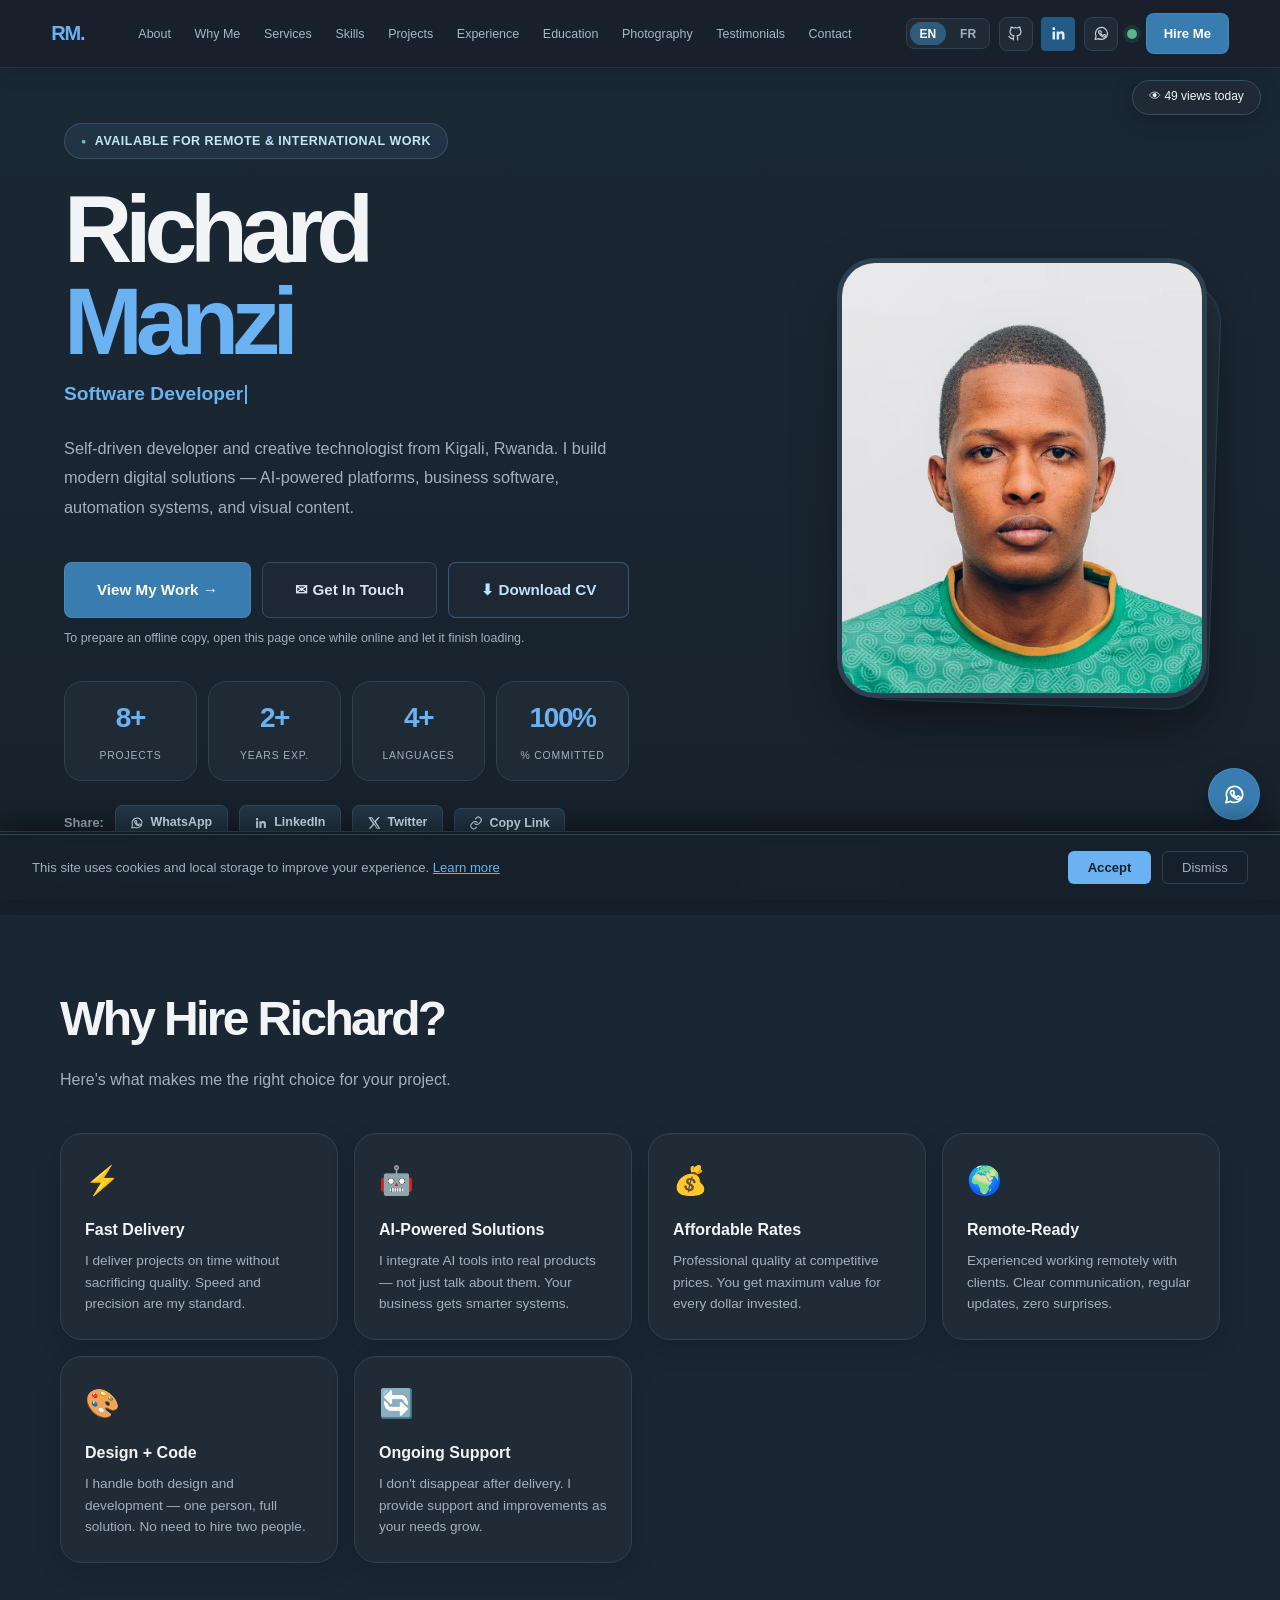
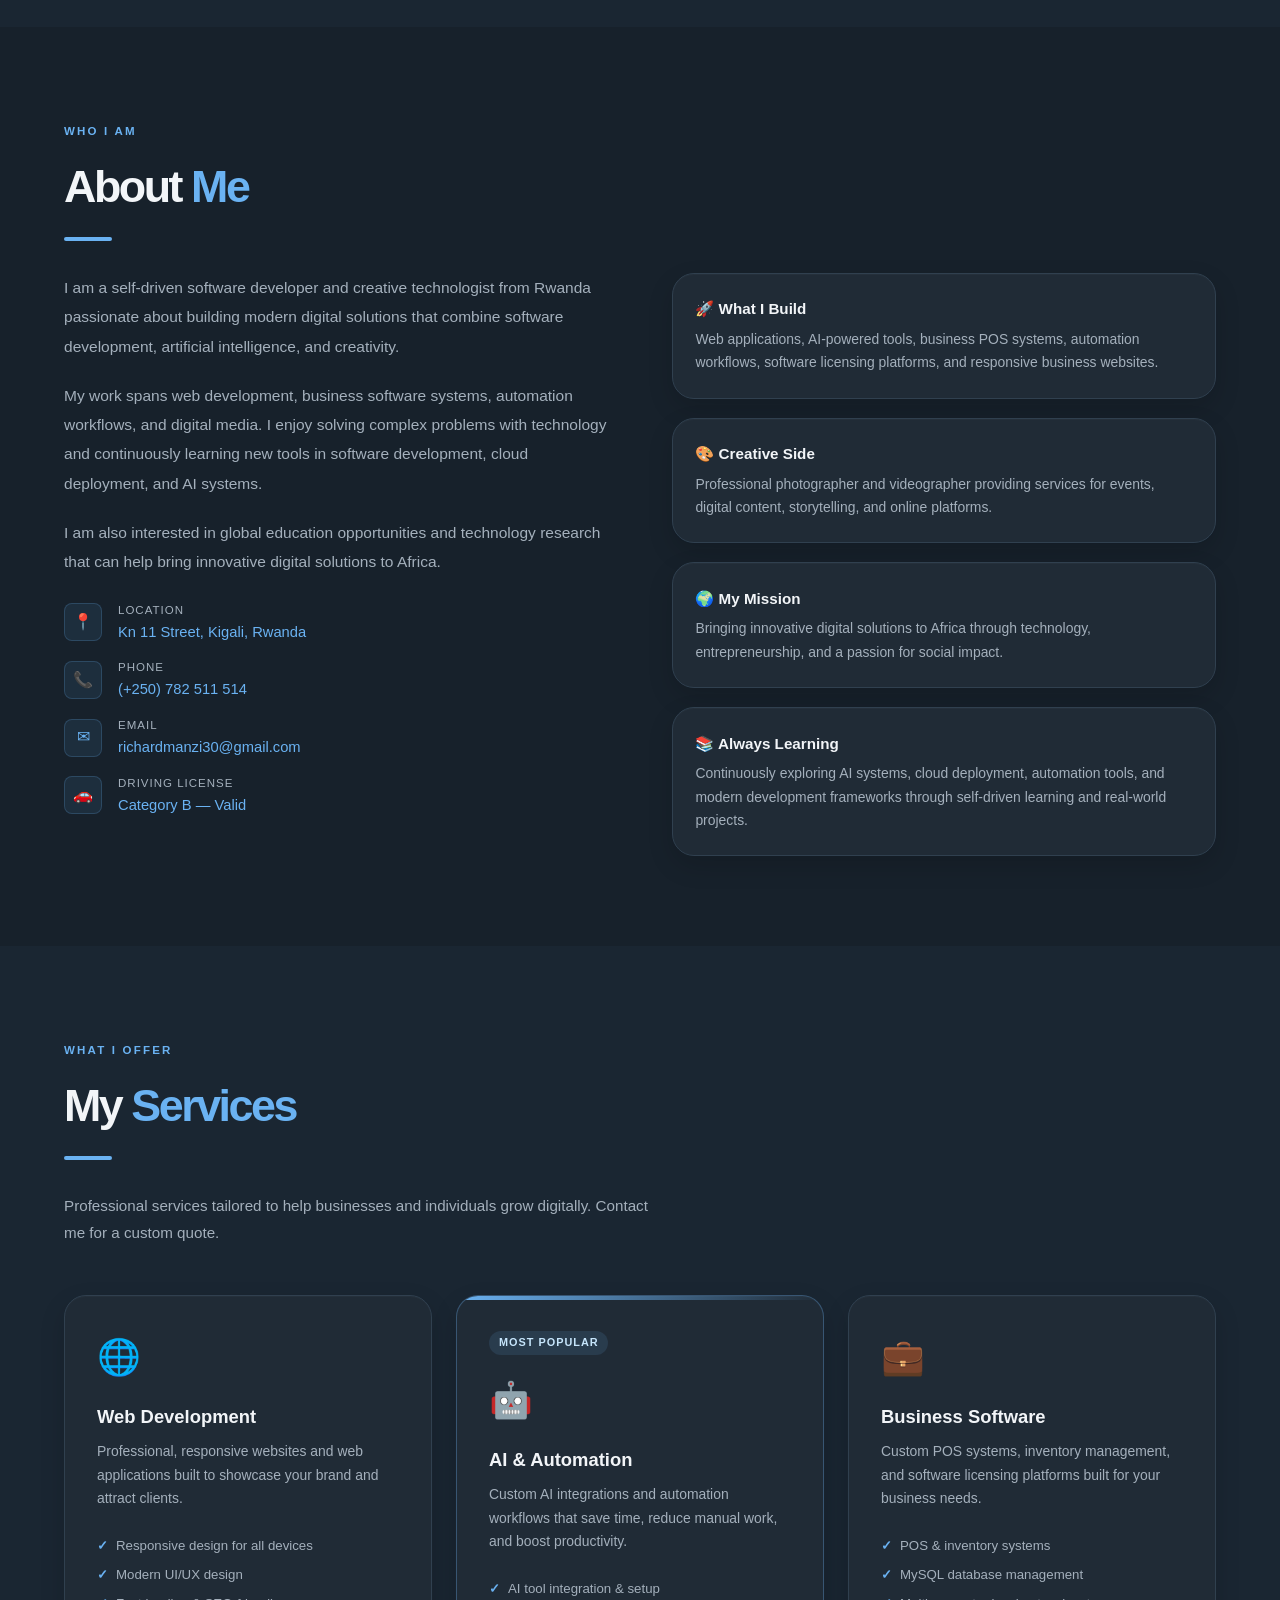
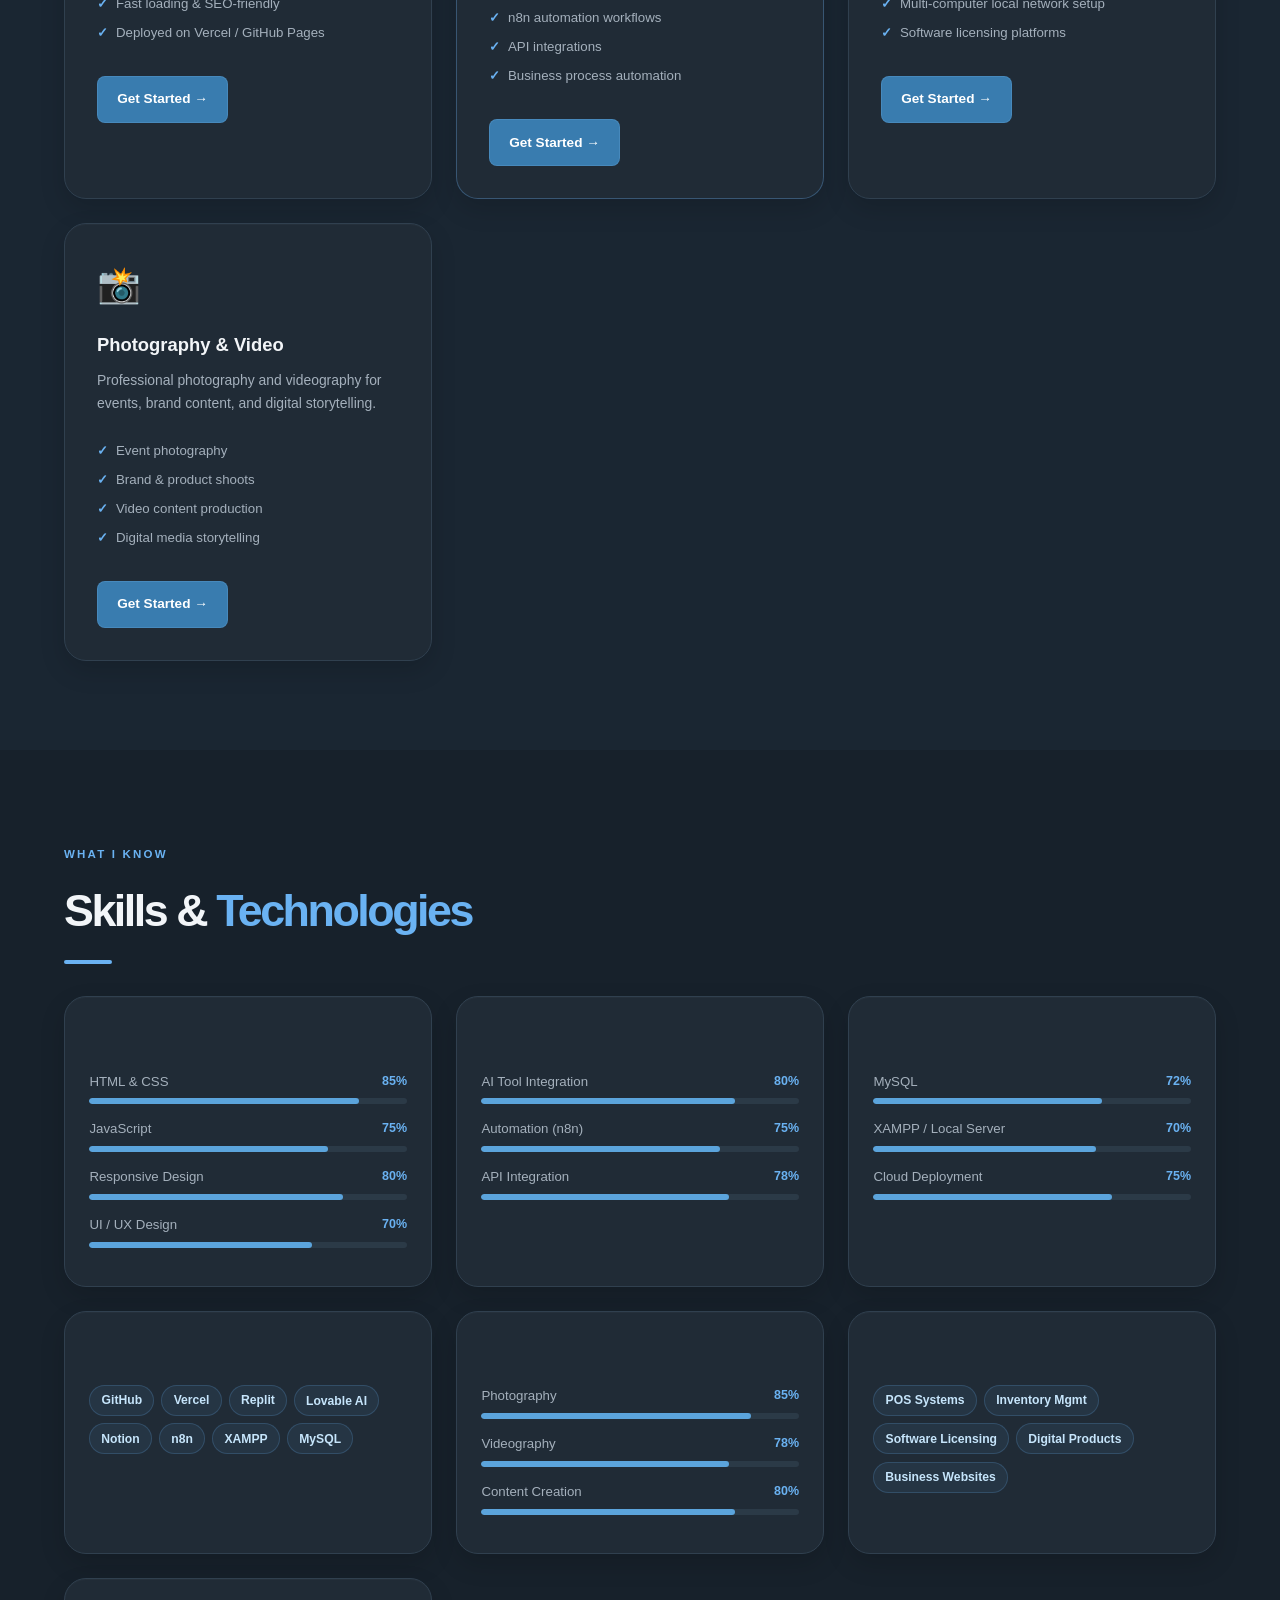
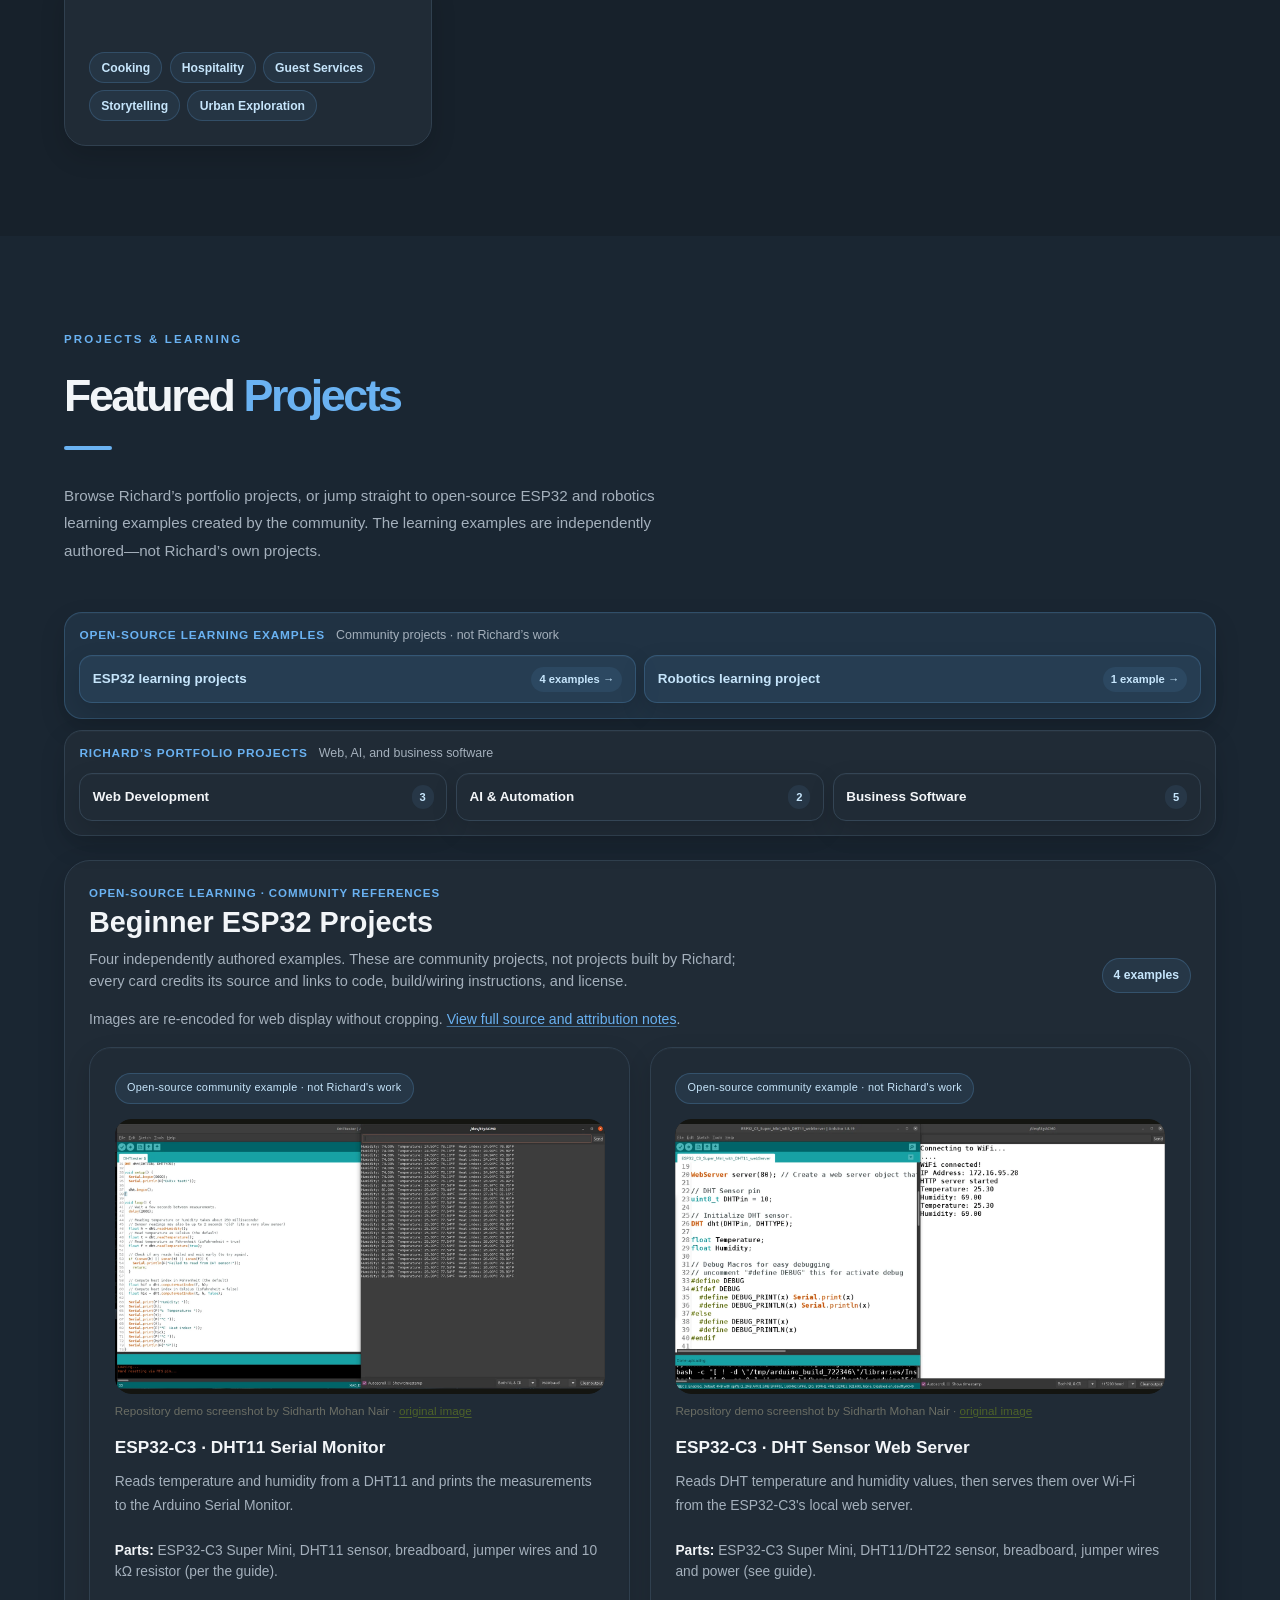
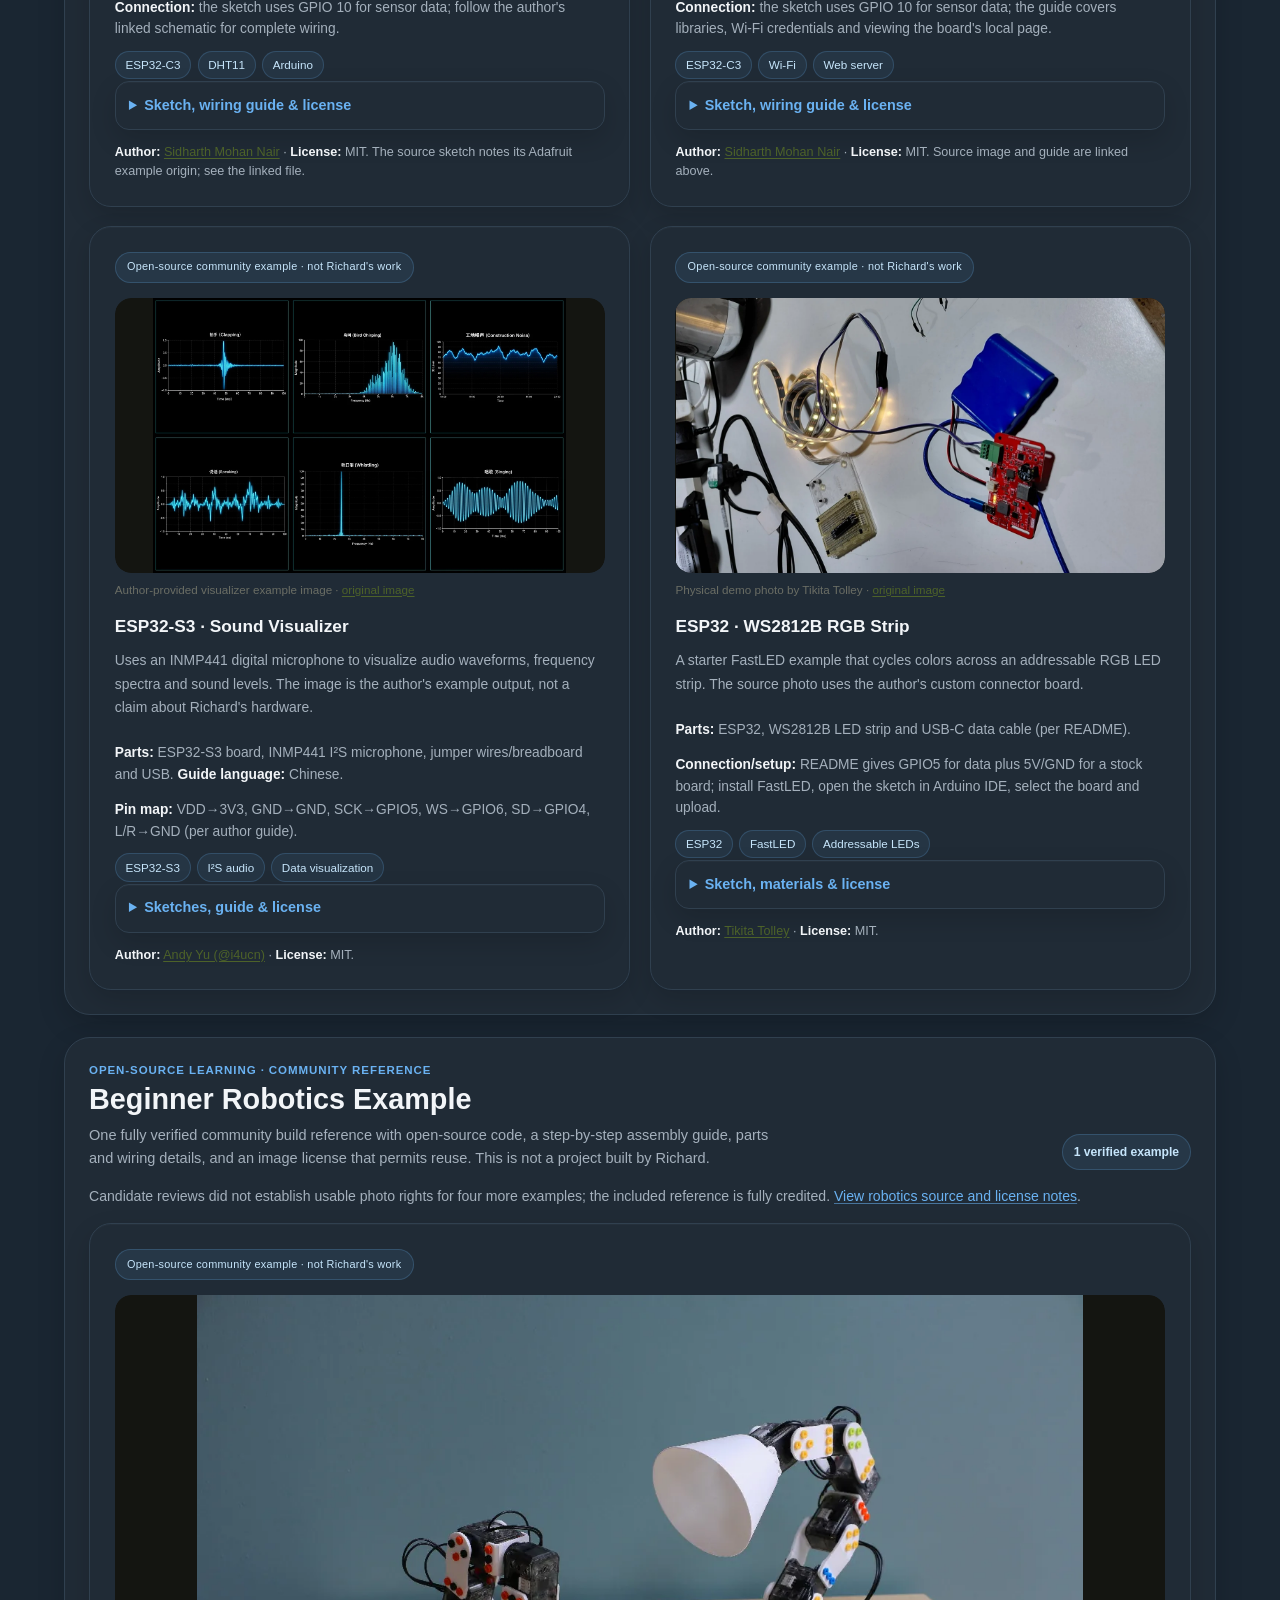
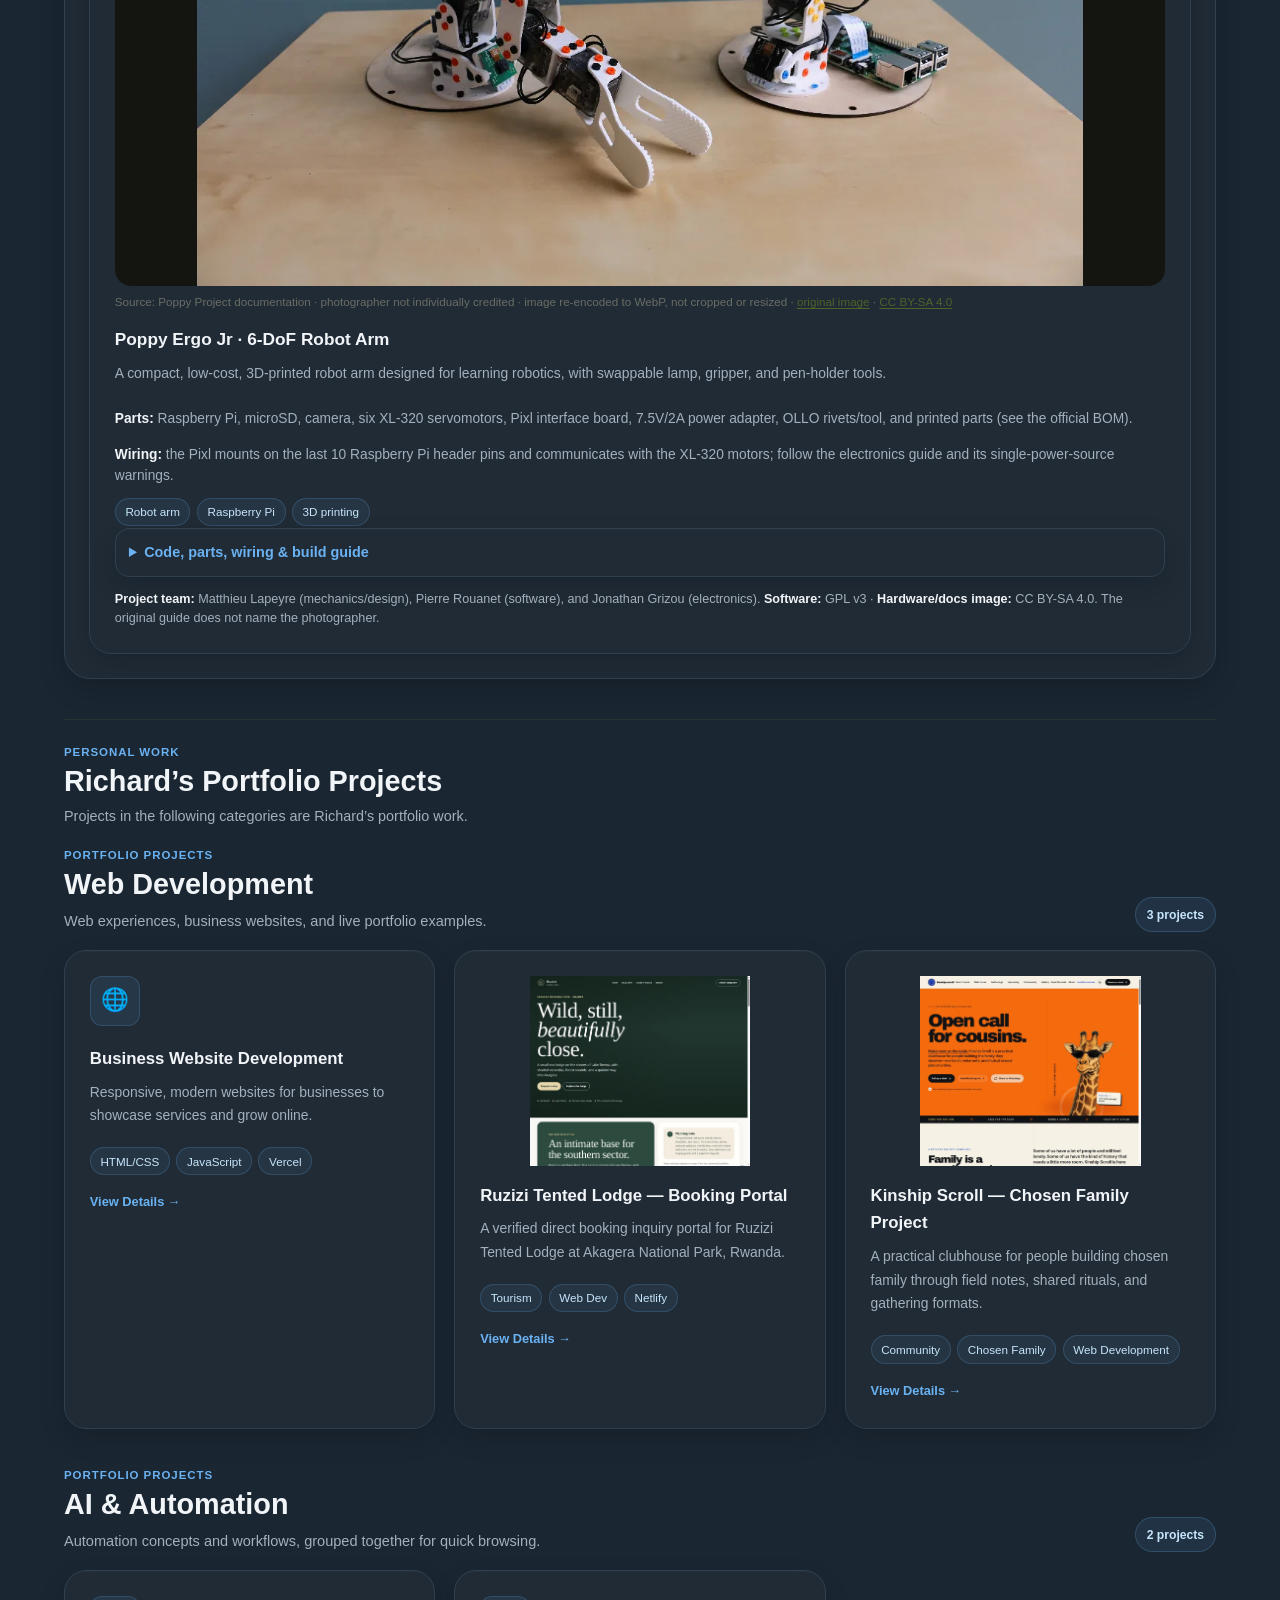
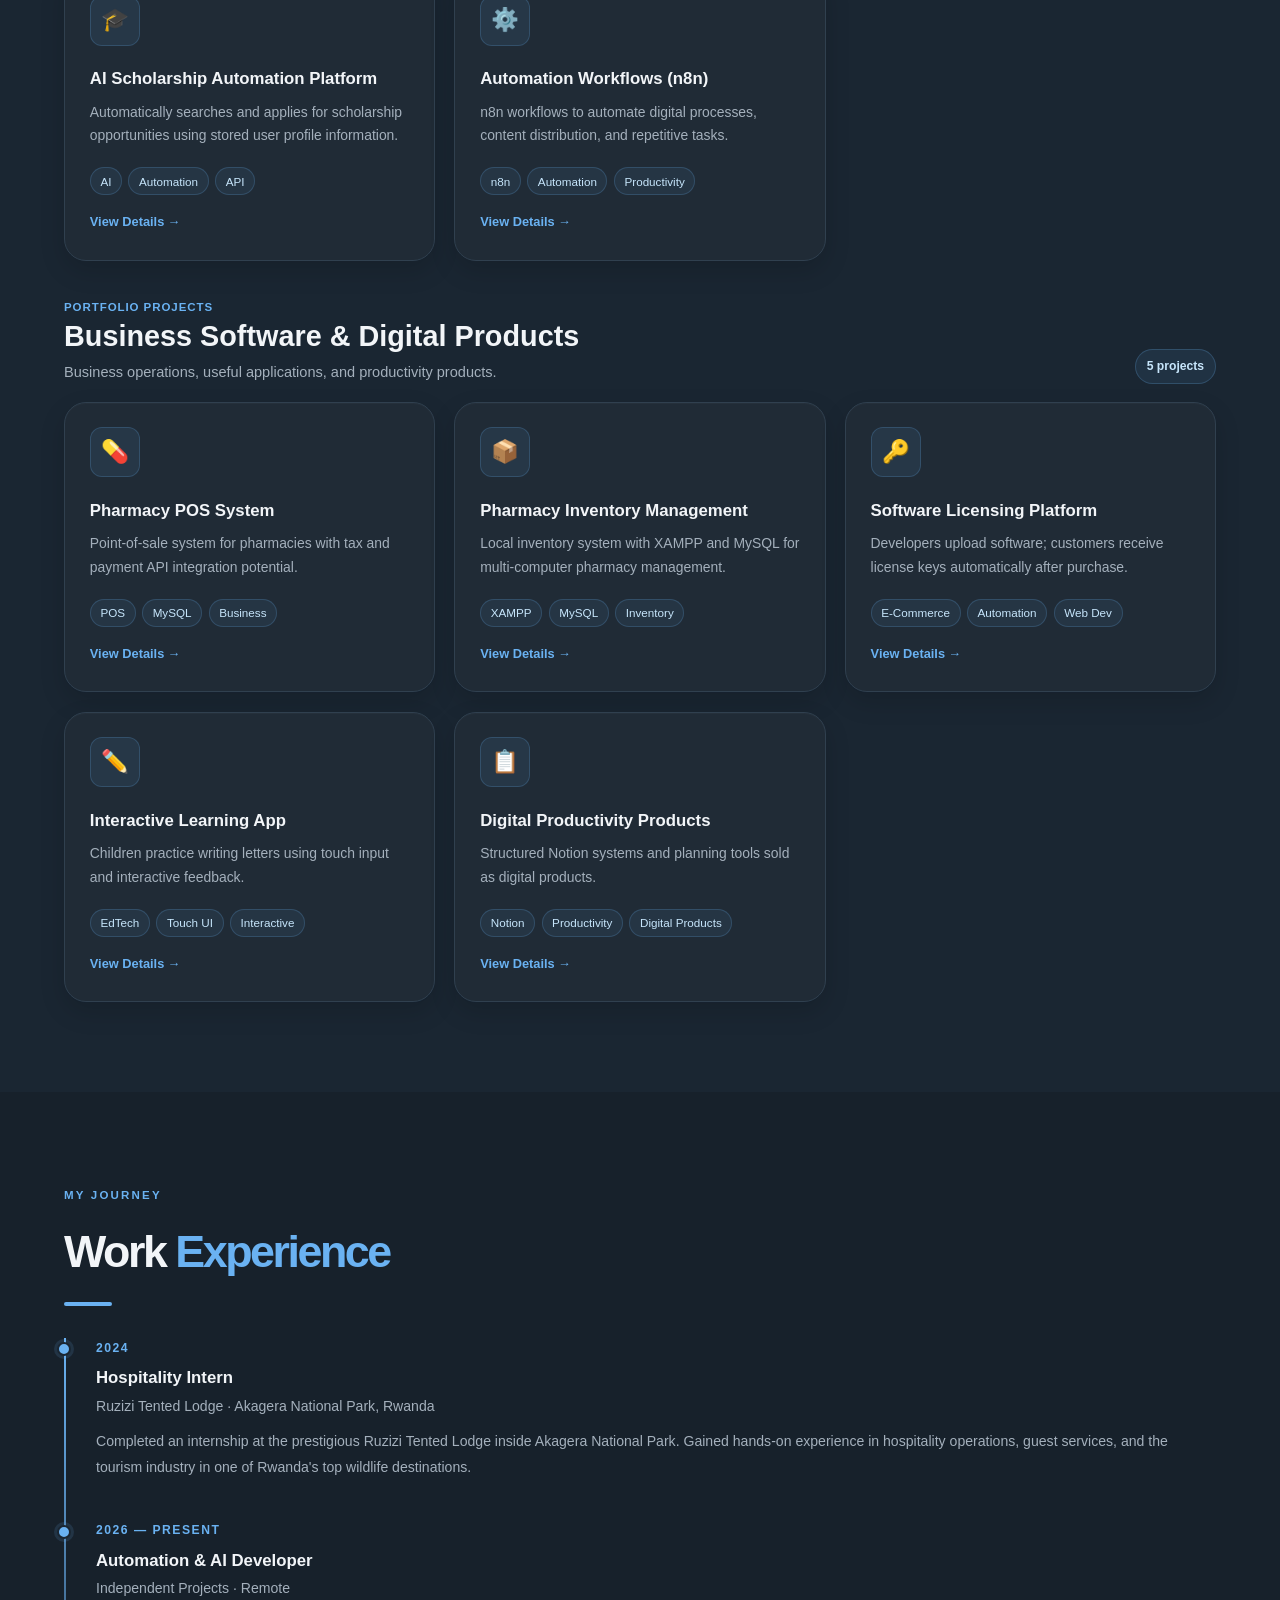
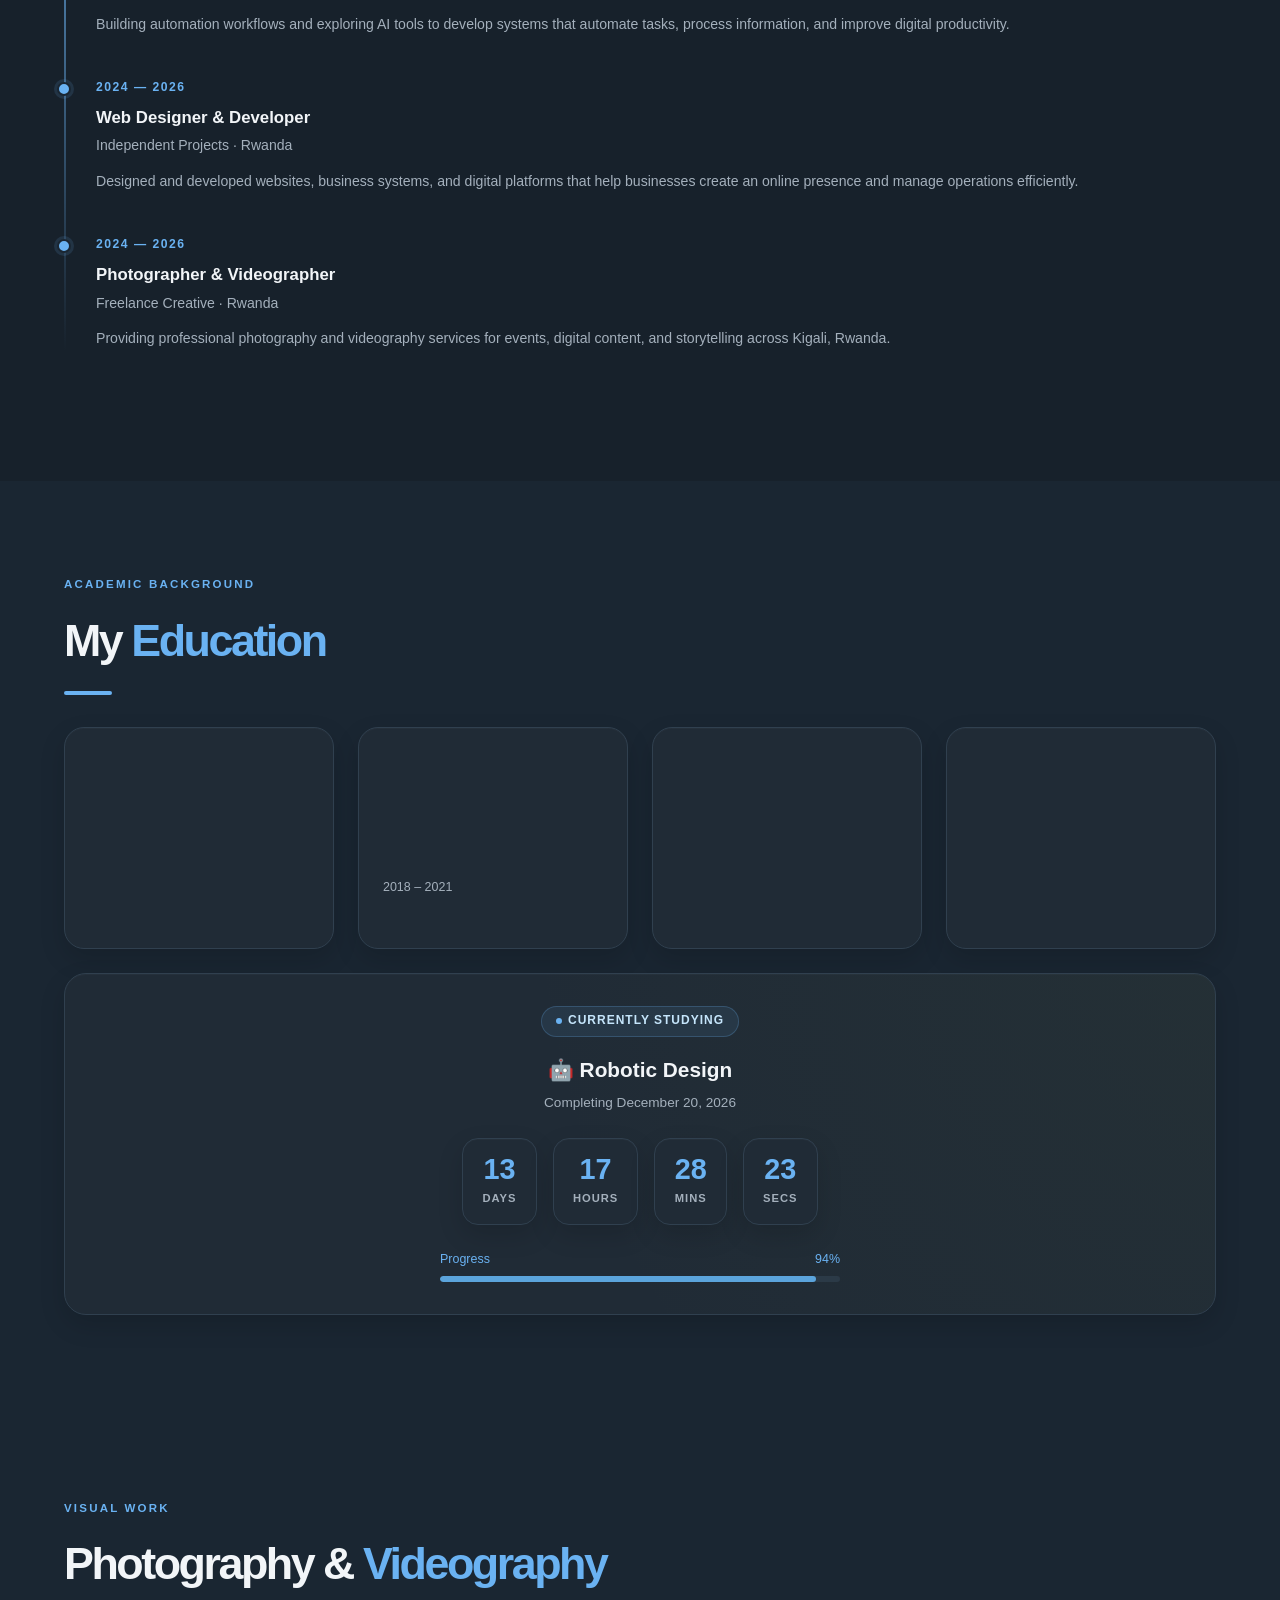
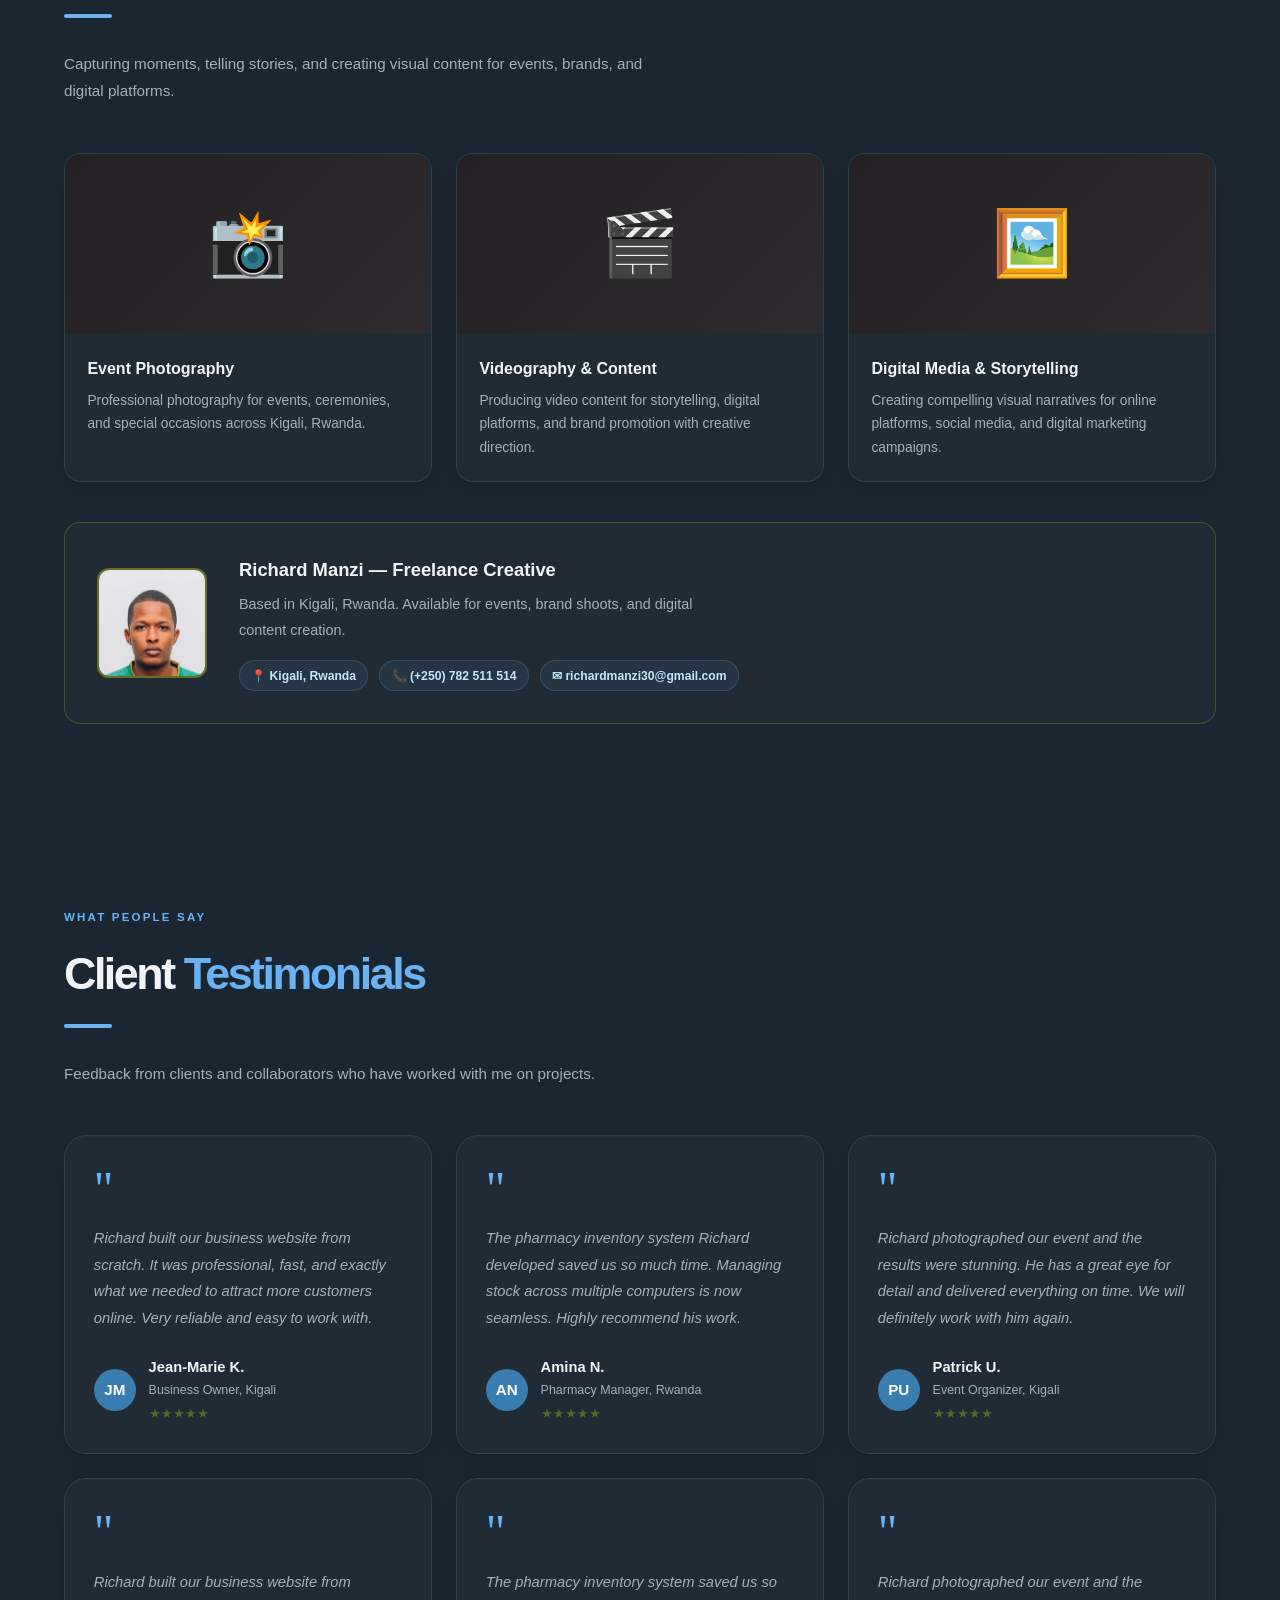
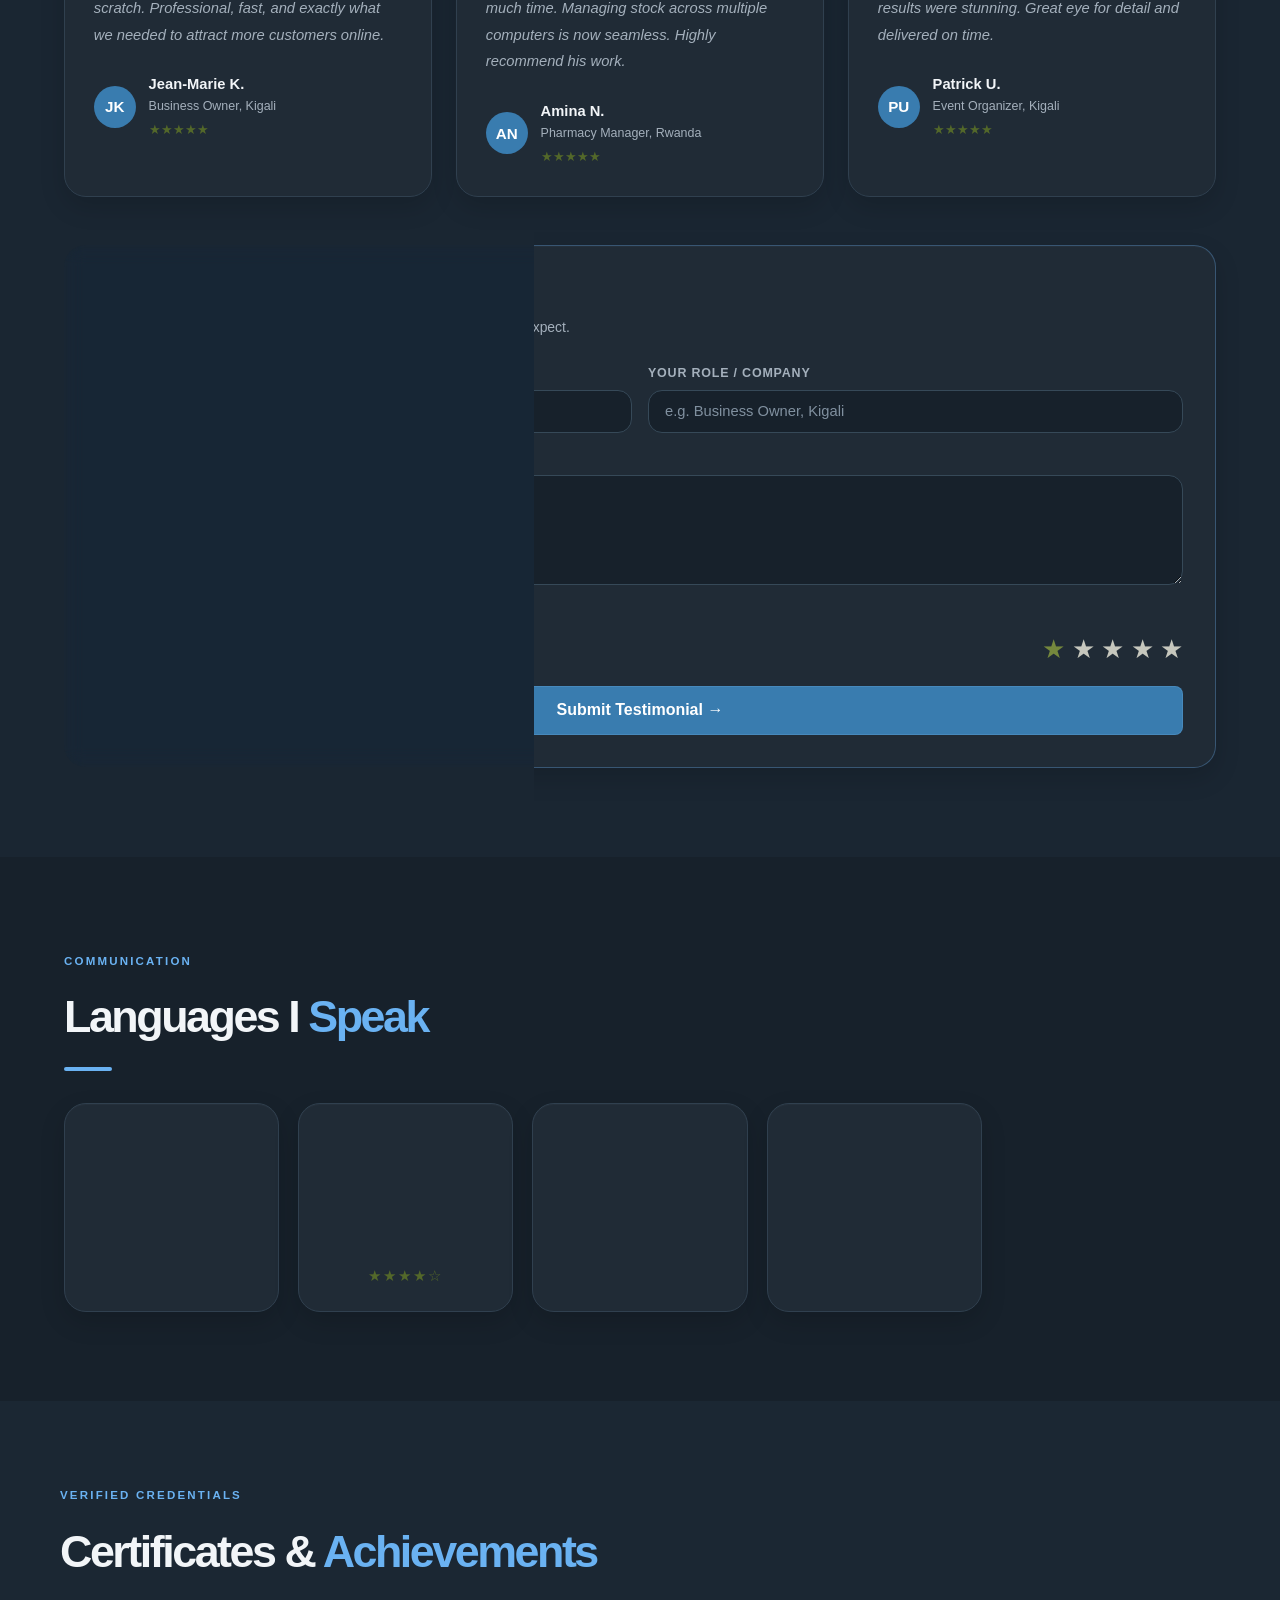
==== index.html @ 142bb9c8 "Replace mobile drawer with floating portfolio tabs" ====
<!DOCTYPE html>
<html lang="en">
<head>
  <!-- Google Analytics (GA4), deferred until after the page is usable -->
  <script>
    window.dataLayer = window.dataLayer || [];
    function gtag(){dataLayer.push(arguments);}
    window.addEventListener('load', () => setTimeout(() => {
      const script = document.createElement('script');
      script.async = true;
      script.src = 'https://www.googletagmanager.com/gtag/js?id=G-EP4B79686V';
      document.head.appendChild(script);
      gtag('js', new Date());
      gtag('config', 'G-EP4B79686V');
    }, 1500));
  </script>
  <meta charset="UTF-8" />
  <meta name="viewport" content="width=device-width, initial-scale=1.0" />
  <title>Richard Manzi | Software Developer & Creative Technologist — Kigali, Rwanda</title>
  <meta name="description" content="Richard Manzi — Software Developer, AI Builder, Robotic Design Student & Creative Technologist from Kigali, Rwanda. Building web apps, AI tools, automation systems & digital solutions. Available for hire." />
  <meta name="keywords" content="Richard Manzi, Manzi Richard, Richard Manzi Rwanda, Richard Manzi Kigali, Software Developer Rwanda, Web Developer Kigali, AI Developer Africa, AI Builder Rwanda, Robotic Design Rwanda, Photographer Kigali, Portfolio Rwanda, Freelance Developer Rwanda, Web Design Kigali, Business Software Rwanda, Automation Rwanda, n8n Rwanda, React Developer Africa, JavaScript Developer Rwanda, hire developer Rwanda, manzirichard, Richard Manzi portfolio, Richard Manzi developer, best developer Rwanda" />
  <meta name="geo.region" content="RW" />
  <meta name="geo.placename" content="Kigali, Rwanda" />
  <link rel="canonical" href="https://richardmanzi.github.io/" />
  <meta name="author" content="Richard Manzi" />
  <meta name="robots" content="index, follow" />
  <meta property="og:title" content="Richard Manzi | Software Developer & Creative Technologist" />
  <meta property="og:description" content="Richard Manzi — Software Developer, AI Builder & Creative Technologist from Kigali, Rwanda. Building AI tools, web apps, and digital solutions. Currently studying Robotic Design." />
  <meta name="twitter:title" content="Richard Manzi | Software Developer & Creative Technologist — Kigali, Rwanda" />
  <meta name="twitter:description" content="Richard Manzi — Software Developer, AI Builder & Creative Technologist from Kigali, Rwanda. Available for hire." />
  <meta property="og:image" content="https://richardmanzi.github.io/profile.webp" />
  <meta property="og:url" content="https://richardmanzi.github.io/" />
  <meta property="og:type" content="website" />
  <meta name="twitter:card" content="summary_large_image" />
  <link rel="icon" href="data:image/svg+xml,<svg xmlns='http://www.w3.org/2000/svg' viewBox='0 0 100 100'><rect width='100' height='100' rx='16' fill='%2317212b'/><text y='.9em' font-size='52' x='50%' dominant-baseline='middle' text-anchor='middle' font-family='Arial' font-weight='900' fill='%236ab2f2'>RM</text></svg>" />
  <link rel="manifest" href="manifest.json" />
  <meta name="theme-color" content="#17212b" />
  <meta name="apple-mobile-web-app-capable" content="yes" />
  <meta name="apple-mobile-web-app-status-bar-style" content="black-translucent" />
  <meta name="apple-mobile-web-app-title" content="Richard Manzi" />
  <meta property="og:image" content="https://richardmanzi.github.io/og-image.svg" />
  <meta property="og:image:width" content="1200" />
  <meta property="og:image:height" content="630" />
  <meta name="twitter:image" content="https://richardmanzi.github.io/og-image.svg" />
  <link rel="preload" as="image" href="/profile.webp" fetchpriority="high" />
  <script type="application/ld+json">
  {
    "@context": "https://schema.org",
    "@type": "Person",
    "name": "Richard Manzi",
    "alternateName": "Manzi Richard",
    "url": "https://richardmanzi.github.io/",
    "image": "https://richardmanzi.github.io/profile.webp",
    "jobTitle": "Software Developer & Creative Technologist",
    "worksFor": {
      "@type": "Organization",
      "name": "Freelance"
    },
    "address": {
      "@type": "PostalAddress",
      "streetAddress": "Kn 11 Street",
      "addressLocality": "Kigali",
      "addressCountry": "RW"
    },
    "email": "richardmanzi30@gmail.com",
    "telephone": "+250782511514",
    "sameAs": [
      "https://github.com/manzirichard",
      "https://www.linkedin.com/in/manzi-richard-768a50338",
      "https://wa.me/250782511514"
    ],
    "knowsAbout": ["Software Development", "Web Development", "AI", "Robotic Design", "Photography", "Automation", "React", "JavaScript", "Python"],
    "nationality": {
      "@type": "Country",
      "name": "Rwanda"
    }
  }
  </script>

  <style>
    :root {
      --lime: #C3D809;
      --lime2: #d4ec0a;
      --lime3: #a8bc07;
      --dark: #222022;
      --dark2: #1a181a;
      --dark3: #2a282a;
      --card: #2e2c2e;
      --border: #3a383a;
      --text: #f5f5f0;
      --muted: #999899;
      --shadow: rgba(0,0,0,0.6);
      --nav-bg: rgba(34,32,34,0.96);
    }
    *, *::before, *::after { box-sizing: border-box; margin: 0; padding: 0; }
    html { scroll-behavior: smooth; }
    body { font-family: 'Inter', sans-serif; background: var(--dark); color: var(--text); line-height: 1.6; overflow-x: hidden; }
    ::-webkit-scrollbar { width: 5px; }
    ::-webkit-scrollbar-track { background: var(--dark2); }
    ::-webkit-scrollbar-thumb { background: var(--lime3); border-radius: 3px; }
    ::selection { background: var(--lime); color: var(--dark); }

    /* SCROLL PROGRESS */
    #progress-bar { position: fixed; top: 0; left: 0; height: 3px; width: 0%; background: var(--lime); z-index: 9999; transition: width 0.1s linear; }

    /* LOADER */
    #loader { position: fixed; inset: 0; z-index: 9998; background: var(--dark2); display: flex; flex-direction: column; align-items: center; justify-content: center; transition: opacity 0.5s, visibility 0.5s; }
    #loader.hidden { opacity: 0; visibility: hidden; }
    .loader-logo { font-family: 'Space Grotesk', sans-serif; font-size: 3rem; font-weight: 900; color: var(--lime); letter-spacing: -2px; margin-bottom: 1.5rem; }
    .loader-bar-bg { width: 180px; height: 3px; background: var(--border); border-radius: 3px; overflow: hidden; }
    .loader-bar-fill { height: 100%; width: 0; background: var(--lime); border-radius: 3px; animation: loadBar 1.6s ease forwards; }
    @keyframes loadBar { to { width: 100%; } }

    /* STICKY HIRE BANNER */
    #hire-banner { position: fixed; bottom: 0; left: 0; right: 0; z-index: 100; background: var(--lime); color: var(--dark); padding: 0.75rem 4%; display: flex; align-items: center; justify-content: space-between; gap: 1rem; transform: translateY(100%); transition: transform 0.4s ease; }
    #hire-banner.show { transform: translateY(0); }
    .hire-banner-text { font-weight: 700; font-size: 0.9rem; }
    .hire-banner-text span { opacity: 0.7; font-weight: 400; font-size: 0.82rem; margin-left: 0.5rem; }
    .hire-banner-btn { background: var(--dark); color: var(--lime); padding: 0.5rem 1.4rem; border-radius: 6px; text-decoration: none; font-weight: 700; font-size: 0.85rem; white-space: nowrap; transition: background 0.2s; flex-shrink: 0; }
    .hire-banner-btn:hover { background: var(--dark2); }
    .hire-banner-close { background: none; border: none; color: var(--dark); font-size: 1.2rem; cursor: pointer; opacity: 0.6; flex-shrink: 0; }

    /* NAV */
    nav { position: fixed; top: 3px; left: 0; right: 0; z-index: 200; display: flex; align-items: center; justify-content: space-between; padding: 0.9rem 4%; background: var(--nav-bg); backdrop-filter: blur(16px); border-bottom: 1px solid var(--border); gap: 1rem; }
    .nav-logo { font-family: 'Space Grotesk', sans-serif; font-size: 1.4rem; font-weight: 800; color: var(--lime); text-decoration: none; letter-spacing: -0.5px; flex-shrink: 0; }
    .nav-links { display: flex; gap: 0; list-style: none; align-items: center; flex: 1; justify-content: center; }
    .nav-links li a { color: var(--muted); text-decoration: none; font-size: 0.8rem; font-weight: 500; padding: 0.4rem 0.65rem; border-radius: 6px; transition: color 0.2s, background 0.2s; white-space: nowrap; }
    .nav-links li a:hover, .nav-links li a.active { color: var(--lime); background: rgba(195,216,9,0.1); }
    .nav-right { display: flex; align-items: center; gap: 0.6rem; flex-shrink: 0; }
    .nav-social { width: 32px; height: 32px; border-radius: 6px; background: var(--card); border: 1px solid var(--border); display: flex; align-items: center; justify-content: center; text-decoration: none; font-size: 0.9rem; transition: border-color 0.2s; }
    .nav-social:hover { border-color: var(--lime); }
    .nav-cta { background: var(--lime); color: var(--dark); padding: 0.5rem 1.1rem; border-radius: 6px; text-decoration: none; font-size: 0.82rem; font-weight: 800; transition: background 0.2s, transform 0.2s; white-space: nowrap; }
    .nav-cta:hover { background: var(--lime2); transform: translateY(-1px); }
    .hamburger { display: none; flex-direction: column; gap: 4px; cursor: pointer; background: none; border: none; padding: 4px; }
    .hamburger span { width: 22px; height: 2px; background: var(--text); border-radius: 2px; display: block; }

    /* HERO */
    #hero { min-height: 100vh; display: flex; align-items: center; padding: 7rem 4% 4rem; background: var(--dark2); position: relative; overflow: hidden; }
    #hero::before { content: ''; position: absolute; top: -200px; right: -200px; width: 600px; height: 600px; background: radial-gradient(circle, rgba(195,216,9,0.12) 0%, transparent 70%); pointer-events: none; }
    #hero::after { content: ''; position: absolute; bottom: -100px; left: -100px; width: 400px; height: 400px; background: radial-gradient(circle, rgba(195,216,9,0.06) 0%, transparent 70%); pointer-events: none; }
    .hero-inner { display: flex; align-items: center; gap: 5rem; max-width: 1200px; margin: 0 auto; width: 100%; position: relative; z-index: 1; }
    .hero-text { flex: 1; }
    .hero-badge { display: inline-flex; align-items: center; gap: 0.5rem; background: rgba(195,216,9,0.12); border: 1px solid rgba(195,216,9,0.35); color: var(--lime); padding: 0.4rem 1rem; border-radius: 50px; font-size: 0.78rem; font-weight: 700; margin-bottom: 1.5rem; letter-spacing: 0.5px; text-transform: uppercase; }
    .hero-badge::before { content: '●'; font-size: 0.55rem; animation: pulse 2s infinite; }
    @keyframes pulse { 0%,100%{opacity:1} 50%{opacity:0.2} }
    .hero-name { font-family: 'Space Grotesk', sans-serif; font-size: clamp(3rem, 7vw, 5.5rem); font-weight: 900; line-height: 1; letter-spacing: -3px; margin-bottom: 0.6rem; }
    .hero-name .first { color: var(--text); }
    .hero-name .last { color: var(--lime); }
    .hero-title { font-size: clamp(1rem, 2vw, 1.15rem); color: var(--muted); font-weight: 400; margin-bottom: 1.5rem; min-height: 2rem; }
    .hero-title .typed-text { color: var(--lime); font-weight: 700; }
    .hero-title .cursor { display: inline-block; width: 2px; height: 1em; background: var(--lime); margin-left: 2px; vertical-align: middle; animation: blink 0.8s infinite; }
    @keyframes blink { 0%,100%{opacity:1} 50%{opacity:0} }
    .hero-desc { font-size: 1rem; color: var(--muted); max-width: 500px; line-height: 1.8; margin-bottom: 2.5rem; }
    .hero-actions { display: flex; gap: 1rem; flex-wrap: wrap; }
    .btn-primary { background: var(--lime); color: var(--dark); padding: 0.9rem 2rem; border-radius: 8px; text-decoration: none; font-weight: 800; font-size: 0.95rem; transition: all 0.2s; display: inline-flex; align-items: center; gap: 0.5rem; }
    .btn-primary:hover { background: var(--lime2); transform: translateY(-2px); box-shadow: 0 8px 30px rgba(195,216,9,0.4); }
    .btn-secondary { background: transparent; color: var(--text); padding: 0.9rem 2rem; border-radius: 8px; text-decoration: none; font-weight: 600; font-size: 0.95rem; border: 1px solid var(--border); transition: all 0.2s; display: inline-flex; align-items: center; gap: 0.5rem; }
    .btn-secondary:hover { border-color: var(--lime); color: var(--lime); transform: translateY(-2px); }
    .btn-download { background: transparent; color: var(--lime); padding: 0.9rem 2rem; border-radius: 8px; text-decoration: none; font-weight: 600; font-size: 0.95rem; border: 1px solid rgba(195,216,9,0.35); transition: all 0.2s; display: inline-flex; align-items: center; gap: 0.5rem; }
    .btn-download:hover { background: rgba(195,216,9,0.1); transform: translateY(-2px); }
    .hero-photo { flex-shrink: 0; }
    .hero-photo-wrap { width: 340px; height: 400px; border-radius: 20px; overflow: hidden; position: relative; border: 2px solid rgba(195,216,9,0.4); box-shadow: 0 0 60px rgba(195,216,9,0.15), 0 30px 80px var(--shadow); }
    .hero-photo-wrap img { width: 100%; height: 100%; object-fit: cover; object-position: top; }
    .hero-stats { display: flex; gap: 2.5rem; margin-top: 2.5rem; flex-wrap: wrap; }
    .stat { text-align: center; }
    .stat-num { font-family: 'Space Grotesk', sans-serif; font-size: 2rem; font-weight: 900; color: var(--lime); display: block; }
    .stat-label { font-size: 0.72rem; color: var(--muted); text-transform: uppercase; letter-spacing: 1.5px; }

    /* WHY HIRE ME */
    #why-me { background: var(--lime); color: var(--dark); padding: 4rem 4%; }
    .why-inner { max-width: 1200px; margin: 0 auto; }
    .why-title { font-family: 'Space Grotesk', sans-serif; font-size: clamp(1.8rem, 4vw, 3rem); font-weight: 900; letter-spacing: -1.5px; margin-bottom: 0.5rem; }
    .why-sub { font-size: 1rem; opacity: 0.7; margin-bottom: 2.5rem; font-weight: 500; }
    .why-grid { display: grid; grid-template-columns: repeat(auto-fill, minmax(220px, 1fr)); gap: 1.2rem; }
    .why-card { background: rgba(34,32,34,0.12); border: 1px solid rgba(34,32,34,0.2); border-radius: 12px; padding: 1.5rem; transition: background 0.2s, transform 0.2s; }
    .why-card:hover { background: rgba(34,32,34,0.2); transform: translateY(-3px); }
    .why-icon { font-size: 2rem; margin-bottom: 0.8rem; }
    .why-card-title { font-weight: 800; font-size: 1rem; margin-bottom: 0.4rem; color: var(--dark); }
    .why-card-text { font-size: 0.85rem; opacity: 0.75; line-height: 1.6; color: var(--dark); }

    /* SECTIONS */
    section { padding: 5rem 4%; }
    .section-inner { max-width: 1200px; margin: 0 auto; }
    .section-tag { display: inline-block; font-size: 0.72rem; font-weight: 800; letter-spacing: 3px; text-transform: uppercase; color: var(--lime); margin-bottom: 0.6rem; }
    .section-title { font-family: 'Space Grotesk', sans-serif; font-size: clamp(1.8rem, 4vw, 2.8rem); font-weight: 800; letter-spacing: -1px; color: var(--text); margin-bottom: 0.8rem; }
    .section-title span { color: var(--lime); }
    .section-sub { color: var(--muted); font-size: 0.95rem; max-width: 600px; margin-bottom: 3rem; line-height: 1.8; }
    .divider { width: 40px; height: 3px; background: var(--lime); border-radius: 2px; margin: 0.8rem 0 2rem; }

    /* ABOUT */
    #about { background: var(--dark3); }
    .about-grid { display: grid; grid-template-columns: 1fr 1fr; gap: 4rem; align-items: start; }
    .about-text p { color: var(--muted); line-height: 1.9; margin-bottom: 1.2rem; font-size: 0.97rem; }
    .about-info { display: flex; flex-direction: column; gap: 0.9rem; margin-top: 1.5rem; }
    .about-info-item { display: flex; align-items: center; gap: 1rem; }
    .about-info-icon { width: 38px; height: 38px; border-radius: 8px; background: rgba(195,216,9,0.12); border: 1px solid rgba(195,216,9,0.2); display: flex; align-items: center; justify-content: center; font-size: 1rem; flex-shrink: 0; }
    .about-info-label { font-size: 0.72rem; color: var(--muted); text-transform: uppercase; letter-spacing: 1px; }
    .about-info-value { font-size: 0.92rem; color: var(--text); font-weight: 500; }
    .about-right { display: flex; flex-direction: column; gap: 1.2rem; }
    .about-card { background: var(--card); border: 1px solid var(--border); border-radius: 12px; padding: 1.4rem; transition: border-color 0.2s, transform 0.2s; }
    .about-card:hover { border-color: rgba(195,216,9,0.4); transform: translateY(-2px); }
    .about-card-title { font-weight: 700; color: var(--text); margin-bottom: 0.4rem; font-size: 0.95rem; }
    .about-card-text { color: var(--muted); font-size: 0.87rem; line-height: 1.7; }

    /* SERVICES */
    #services { background: var(--dark2); }
    .services-grid { display: grid; grid-template-columns: repeat(auto-fill, minmax(280px,1fr)); gap: 1.5rem; }
    .service-card { background: var(--card); border: 1px solid var(--border); border-radius: 16px; padding: 2rem; transition: all 0.3s; position: relative; overflow: hidden; }
    .service-card::before { content: ''; position: absolute; top: 0; left: 0; right: 0; height: 3px; background: var(--lime); transform: scaleX(0); transform-origin: left; transition: transform 0.3s; }
    .service-card:hover { border-color: rgba(195,216,9,0.4); transform: translateY(-5px); box-shadow: 0 20px 50px var(--shadow); }
    .service-card:hover::before { transform: scaleX(1); }
    .service-card.featured { border-color: rgba(195,216,9,0.4); }
    .service-card.featured::before { transform: scaleX(1); }
    .service-badge { display: inline-block; background: var(--lime); color: var(--dark); font-size: 0.68rem; font-weight: 800; padding: 0.2rem 0.6rem; border-radius: 4px; text-transform: uppercase; letter-spacing: 1px; margin-bottom: 1rem; }
    .service-icon { font-size: 2.5rem; margin-bottom: 1rem; }
    .service-name { font-family: 'Space Grotesk', sans-serif; font-size: 1.15rem; font-weight: 700; color: var(--text); margin-bottom: 0.5rem; }
    .service-desc { color: var(--muted); font-size: 0.87rem; line-height: 1.7; margin-bottom: 1.5rem; }
    .service-features { display: flex; flex-direction: column; gap: 0.45rem; margin-bottom: 1.5rem; }
    .service-feature { display: flex; align-items: center; gap: 0.5rem; color: var(--muted); font-size: 0.83rem; }
    .service-feature::before { content: '✓'; color: var(--lime); font-weight: 800; flex-shrink: 0; }
    .service-cta { display: inline-flex; align-items: center; gap: 0.4rem; background: var(--lime); color: var(--dark); padding: 0.65rem 1.2rem; border-radius: 7px; text-decoration: none; font-size: 0.85rem; font-weight: 800; margin-top: 0.5rem; transition: all 0.2s; }
    .service-cta:hover { background: var(--lime2); transform: translateY(-1px); }

    /* SKILLS */
    #skills { background: var(--dark3); }
    .skills-grid { display: grid; grid-template-columns: repeat(auto-fill, minmax(280px, 1fr)); gap: 1.5rem; }
    .skill-category { background: var(--card); border: 1px solid var(--border); border-radius: 12px; padding: 1.5rem; transition: border-color 0.2s, transform 0.2s; }
    .skill-category:hover { border-color: rgba(195,216,9,0.4); transform: translateY(-3px); }
    .skill-cat-title { font-weight: 700; color: var(--text); margin-bottom: 1.2rem; font-size: 0.92rem; display: flex; align-items: center; gap: 0.6rem; }
    .skill-cat-icon { width: 30px; height: 30px; border-radius: 6px; background: rgba(195,216,9,0.15); display: flex; align-items: center; justify-content: center; font-size: 0.95rem; }
    .skill-bar-wrap { margin-bottom: 0.9rem; }
    .skill-bar-top { display: flex; justify-content: space-between; margin-bottom: 0.35rem; }
    .skill-bar-name { font-size: 0.83rem; color: var(--text); }
    .skill-bar-pct { font-size: 0.78rem; color: var(--lime); font-weight: 700; }
    .skill-bar-bg { height: 4px; background: var(--border); border-radius: 3px; overflow: hidden; }
    .skill-bar-fill { height: 100%; background: var(--lime); border-radius: 3px; width: 0; transition: width 1.2s cubic-bezier(0.4,0,0.2,1); }
    .skill-tags { display: flex; flex-wrap: wrap; gap: 0.45rem; margin-top: 0.5rem; }
    .skill-tag { background: rgba(195,216,9,0.1); border: 1px solid rgba(195,216,9,0.2); color: var(--lime); padding: 0.28rem 0.7rem; border-radius: 50px; font-size: 0.76rem; font-weight: 600; }

    /* PROJECTS */
    #projects { background: var(--dark2); }
    .projects-grid { display: grid; grid-template-columns: repeat(auto-fill, minmax(340px, 1fr)); gap: 1.5rem; }
    .project-card { background: var(--card); border: 1px solid var(--border); border-radius: 16px; padding: 1.8rem; transition: all 0.3s; position: relative; overflow: hidden; cursor: pointer; }
    .project-card::before { content: ''; position: absolute; top: 0; left: 0; right: 0; height: 3px; background: var(--lime); transform: scaleX(0); transform-origin: left; transition: transform 0.3s; }
    .project-card:hover { border-color: rgba(195,216,9,0.4); transform: translateY(-5px); box-shadow: 0 20px 50px var(--shadow); }
    .project-card:hover::before { transform: scaleX(1); }
    .project-img { width: 100%; height: 140px; object-fit: cover; border-radius: 12px; margin-bottom: 1rem; }
    .project-img-placeholder { display: flex; align-items: center; justify-content: center; background: linear-gradient(135deg, var(--dark3), rgba(195,216,9,0.16)); color: var(--lime); font-size: 3.2rem; }
    .project-icon { width: 50px; height: 50px; border-radius: 12px; background: rgba(195,216,9,0.12); border: 1px solid rgba(195,216,9,0.2); display: flex; align-items: center; justify-content: center; font-size: 1.4rem; margin-bottom: 1.2rem; }
    .project-title { font-family: 'Space Grotesk', sans-serif; font-size: 1.05rem; font-weight: 700; color: var(--text); margin-bottom: 0.5rem; }
    .project-desc { color: var(--muted); font-size: 0.87rem; line-height: 1.7; margin-bottom: 1.2rem; }
    .project-tags { display: flex; flex-wrap: wrap; gap: 0.4rem; }
    .project-tag { background: rgba(255,255,255,0.05); border: 1px solid var(--border); color: var(--muted); padding: 0.22rem 0.6rem; border-radius: 4px; font-size: 0.73rem; }
    .project-more { display: inline-flex; align-items: center; gap: 0.4rem; color: var(--lime); font-size: 0.8rem; font-weight: 700; margin-top: 1rem; }

    /* MODAL */
    .modal-overlay { position: fixed; inset: 0; background: rgba(0,0,0,0.85); z-index: 500; opacity: 0; visibility: hidden; transition: 0.3s; display: flex; align-items: center; justify-content: center; padding: 1rem; }
    .modal-overlay.open { opacity: 1; visibility: visible; }
    .modal-box { background: var(--dark3); border: 1px solid var(--border); border-radius: 20px; padding: 2.5rem; max-width: 580px; width: 100%; max-height: 85vh; overflow-y: auto; position: relative; transform: translateY(30px); transition: transform 0.3s; }
    .modal-overlay.open .modal-box { transform: translateY(0); }
    .modal-close { position: absolute; top: 1.2rem; right: 1.2rem; background: var(--card); border: 1px solid var(--border); color: var(--muted); width: 36px; height: 36px; border-radius: 8px; cursor: pointer; font-size: 1.2rem; display: flex; align-items: center; justify-content: center; }
    .modal-close:hover { border-color: var(--lime); color: var(--lime); }
    .modal-icon { font-size: 3rem; margin-bottom: 1rem; }
    .modal-title { font-family: 'Space Grotesk', sans-serif; font-size: 1.5rem; font-weight: 800; color: var(--text); margin-bottom: 1rem; }
    .modal-desc { color: var(--muted); line-height: 1.9; margin-bottom: 1.5rem; font-size: 0.95rem; }
    .modal-features-title { font-weight: 700; color: var(--lime); margin-bottom: 0.8rem; font-size: 0.82rem; text-transform: uppercase; letter-spacing: 1.5px; }
    .modal-feature { display: flex; align-items: flex-start; gap: 0.6rem; color: var(--muted); font-size: 0.9rem; margin-bottom: 0.5rem; }
    .modal-feature::before { content: '→'; color: var(--lime); flex-shrink: 0; font-weight: 700; }

    /* EXPERIENCE */
    #experience { background: var(--dark3); }
    .timeline { position: relative; padding-left: 2rem; }
    .timeline::before { content: ''; position: absolute; left: 0; top: 0; bottom: 0; width: 2px; background: linear-gradient(to bottom, var(--lime), transparent); }
    .timeline-item { position: relative; margin-bottom: 2.5rem; }
    .timeline-dot { position: absolute; left: -2.45rem; top: 0.3rem; width: 14px; height: 14px; border-radius: 50%; background: var(--lime); border: 2px solid var(--dark3); box-shadow: 0 0 12px rgba(195,216,9,0.6); }
    .timeline-date { font-size: 0.76rem; color: var(--lime); font-weight: 700; text-transform: uppercase; letter-spacing: 1.5px; margin-bottom: 0.4rem; }
    .timeline-title { font-size: 1.05rem; font-weight: 700; color: var(--text); margin-bottom: 0.2rem; }
    .timeline-company { font-size: 0.88rem; color: var(--muted); margin-bottom: 0.7rem; }
    .timeline-desc { color: var(--muted); font-size: 0.88rem; line-height: 1.8; }

    /* EDUCATION */
    #education { background: var(--dark2); }
    .edu-grid { display: grid; grid-template-columns: repeat(auto-fill, minmax(260px, 1fr)); gap: 1.5rem; }
    .edu-card { background: var(--card); border: 1px solid var(--border); border-radius: 12px; padding: 1.5rem; transition: all 0.2s; }
    .edu-card:hover { border-color: rgba(195,216,9,0.4); transform: translateY(-3px); }
    .edu-icon { font-size: 2rem; margin-bottom: 0.9rem; }
    .edu-degree { font-weight: 700; color: var(--text); font-size: 0.97rem; margin-bottom: 0.3rem; }
    .edu-school { color: var(--lime); font-size: 0.88rem; font-weight: 600; margin-bottom: 0.3rem; }
    .edu-year { color: var(--muted); font-size: 0.78rem; }

    /* PHOTOGRAPHY */
    #photography { background: var(--dark3); }

    /* TESTIMONIALS */
    #testimonials { background: var(--dark2); }
    .testimonials-grid { display: grid; grid-template-columns: repeat(auto-fill, minmax(300px, 1fr)); gap: 1.5rem; margin-bottom: 3rem; }
    .testimonial-card { background: var(--card); border: 1px solid var(--border); border-radius: 16px; padding: 1.8rem; transition: all 0.2s; }
    .testimonial-card:hover { border-color: rgba(195,216,9,0.4); transform: translateY(-3px); }
    .testimonial-quote { font-size: 3rem; color: var(--lime); line-height: 1; margin-bottom: 0.8rem; font-family: Georgia, serif; }
    .testimonial-text { color: var(--muted); font-size: 0.92rem; line-height: 1.8; margin-bottom: 1.5rem; font-style: italic; }
    .testimonial-author { display: flex; align-items: center; gap: 0.8rem; }
    .testimonial-avatar { width: 42px; height: 42px; border-radius: 50%; background: var(--lime); display: flex; align-items: center; justify-content: center; font-weight: 800; color: var(--dark); font-size: 0.95rem; flex-shrink: 0; }
    .testimonial-name { font-weight: 700; color: var(--text); font-size: 0.92rem; }
    .testimonial-role { color: var(--muted); font-size: 0.78rem; }
    .testimonial-stars { color: var(--lime); font-size: 0.82rem; margin-top: 0.15rem; }

    /* TESTIMONIAL FORM */
    .testimonial-form-wrap { background: var(--card); border: 1px solid rgba(195,216,9,0.3); border-radius: 16px; padding: 2rem; }
    .testimonial-form-title { font-family: 'Space Grotesk', sans-serif; font-size: 1.2rem; font-weight: 800; color: var(--text); margin-bottom: 0.4rem; }
    .testimonial-form-sub { color: var(--muted); font-size: 0.87rem; margin-bottom: 1.5rem; }
    .t-form { display: flex; flex-direction: column; gap: 1rem; }
    .t-form-row { display: grid; grid-template-columns: 1fr 1fr; gap: 1rem; }
    .t-form-group { display: flex; flex-direction: column; gap: 0.35rem; }
    .t-form-label { font-size: 0.78rem; color: var(--muted); font-weight: 600; text-transform: uppercase; letter-spacing: 0.8px; }
    .t-form-input, .t-form-textarea, .t-form-select { background: var(--dark3); border: 1px solid var(--border); color: var(--text); padding: 0.8rem 1rem; border-radius: 8px; font-size: 0.92rem; font-family: inherit; transition: border-color 0.2s; outline: none; }
    .t-form-input:focus, .t-form-textarea:focus, .t-form-select:focus { border-color: var(--lime); }
    .t-form-select option { background: var(--dark3); }
    .t-form-textarea { resize: vertical; min-height: 110px; }
    .t-form-stars { display: flex; gap: 0.4rem; }
    .t-form-stars input { display: none; }
    .t-form-stars label { font-size: 1.6rem; cursor: pointer; color: var(--border); transition: color 0.15s; }
    .t-form-stars input:checked ~ label, .t-form-stars label:hover, .t-form-stars label:hover ~ label { color: var(--lime); }
    .t-form-stars { flex-direction: row-reverse; }
    .t-form-btn { background: var(--lime); color: var(--dark); border: none; padding: 0.9rem; border-radius: 8px; font-size: 1rem; font-weight: 800; cursor: pointer; transition: all 0.2s; font-family: inherit; }
    .t-form-btn:hover { background: var(--lime2); transform: translateY(-2px); box-shadow: 0 8px 25px rgba(195,216,9,0.35); }

    /* LANGUAGES */
    #languages { background: var(--dark3); }
    .lang-grid { display: grid; grid-template-columns: repeat(auto-fill, minmax(180px, 1fr)); gap: 1.2rem; }
    .lang-card { background: var(--card); border: 1px solid var(--border); border-radius: 12px; padding: 1.4rem; text-align: center; transition: all 0.2s; }
    .lang-card:hover { border-color: rgba(195,216,9,0.4); transform: translateY(-3px); }
    .lang-flag { font-size: 2.5rem; margin-bottom: 0.7rem; }
    .lang-name { font-weight: 700; color: var(--text); font-size: 0.97rem; margin-bottom: 0.3rem; }
    .lang-level { color: var(--muted); font-size: 0.8rem; }
    .lang-stars { color: var(--lime); font-size: 0.95rem; margin-top: 0.5rem; letter-spacing: 2px; }

    /* CONTACT */
    #contact { background: var(--dark2); }
    .contact-grid { display: grid; grid-template-columns: 1fr 1fr; gap: 4rem; align-items: start; }
    .contact-info { display: flex; flex-direction: column; gap: 1rem; }
    .contact-item { display: flex; align-items: center; gap: 1rem; background: var(--card); border: 1px solid var(--border); border-radius: 12px; padding: 1.1rem 1.4rem; transition: all 0.2s; text-decoration: none; color: inherit; }
    .contact-item:hover { border-color: rgba(195,216,9,0.4); transform: translateX(5px); }
    .contact-icon { width: 42px; height: 42px; border-radius: 10px; background: rgba(195,216,9,0.12); border: 1px solid rgba(195,216,9,0.2); display: flex; align-items: center; justify-content: center; font-size: 1.1rem; flex-shrink: 0; }
    .contact-label { font-size: 0.72rem; color: var(--muted); text-transform: uppercase; letter-spacing: 1px; }
    .contact-value { font-size: 0.92rem; color: var(--text); font-weight: 500; }
    .contact-form { display: flex; flex-direction: column; gap: 1rem; }
    .form-group { display: flex; flex-direction: column; gap: 0.35rem; }
    .form-label { font-size: 0.78rem; color: var(--muted); font-weight: 600; text-transform: uppercase; letter-spacing: 0.8px; }
    .form-input, .form-textarea { background: var(--card); border: 1px solid var(--border); color: var(--text); padding: 0.85rem 1rem; border-radius: 8px; font-size: 0.92rem; font-family: inherit; transition: border-color 0.2s; outline: none; }
    .form-input:focus, .form-textarea:focus { border-color: var(--lime); }
    .form-textarea { resize: vertical; min-height: 130px; }
    .form-btn { background: var(--lime); color: var(--dark); border: none; padding: 0.9rem; border-radius: 8px; font-size: 1rem; font-weight: 800; cursor: pointer; transition: all 0.2s; font-family: inherit; }
    .form-btn:hover { background: var(--lime2); transform: translateY(-2px); box-shadow: 0 8px 25px rgba(195,216,9,0.35); }

    /* FOOTER */
    footer { background: var(--dark2); border-top: 1px solid var(--border); padding: 2.5rem 4%; }
    .footer-inner { max-width: 1200px; margin: 0 auto; display: flex; align-items: center; justify-content: space-between; flex-wrap: wrap; gap: 1.5rem; }
    .footer-name { font-family: 'Space Grotesk', sans-serif; font-size: 1.3rem; font-weight: 900; color: var(--lime); }
    .footer-text { color: var(--muted); font-size: 0.82rem; margin-top: 0.3rem; }
    .footer-socials { display: flex; gap: 0.8rem; }
    .footer-social { width: 40px; height: 40px; border-radius: 8px; background: var(--card); border: 1px solid var(--border); display: flex; align-items: center; justify-content: center; text-decoration: none; font-size: 1.1rem; transition: border-color 0.2s, transform 0.2s; }
    .footer-social:hover { border-color: var(--lime); transform: translateY(-2px); }

    /* WHATSAPP FLOAT */
    #whatsapp-btn { position: fixed; bottom: 5rem; right: 1.5rem; z-index: 50; width: 52px; height: 52px; border-radius: 50%; background: #25D366; color: #fff; display: flex; align-items: center; justify-content: center; font-size: 1.6rem; text-decoration: none; box-shadow: 0 4px 20px rgba(37,211,102,0.5); transition: transform 0.2s; }
    #whatsapp-btn:hover { transform: scale(1.1); }
    .wa-tooltip { position: absolute; right: 60px; background: #25D366; color: #fff; padding: 0.4rem 0.8rem; border-radius: 6px; font-size: 0.75rem; font-weight: 700; white-space: nowrap; opacity: 0; transition: opacity 0.2s; pointer-events: none; }
    #whatsapp-btn:hover .wa-tooltip { opacity: 1; }

    /* BACK TO TOP */
    #back-top { position: fixed; bottom: 1.5rem; right: 1.5rem; width: 46px; height: 46px; background: var(--lime); border: none; border-radius: 10px; color: var(--dark); font-size: 1.2rem; font-weight: 900; cursor: pointer; z-index: 50; opacity: 0; visibility: hidden; transform: translateY(10px); transition: all 0.3s; box-shadow: 0 4px 20px rgba(195,216,9,0.4); }
    #back-top.show { opacity: 1; visibility: visible; transform: translateY(0); }
    #back-top:hover { background: var(--lime2); transform: translateY(-2px); }

    /* CUSTOM CURSOR */
    * { cursor: none !important; }
    #cursor { position: fixed; width: 12px; height: 12px; background: var(--lime); border-radius: 50%; pointer-events: none; z-index: 99999; transform: translate(-50%,-50%); transition: transform 0.1s, width 0.2s, height 0.2s, background 0.2s; }
    #cursor-ring { position: fixed; width: 36px; height: 36px; border: 2px solid rgba(195,216,9,0.5); border-radius: 50%; pointer-events: none; z-index: 99998; transform: translate(-50%,-50%); transition: transform 0.15s ease-out, width 0.2s, height 0.2s, border-color 0.2s; }
    body.cursor-hover #cursor { width: 20px; height: 20px; background: var(--lime2); }
    body.cursor-hover #cursor-ring { width: 50px; height: 50px; border-color: rgba(195,216,9,0.8); }
    @media (pointer: coarse) { * { cursor: auto !important; } #cursor, #cursor-ring { display: none; } }

    /* BLOG */
    #blog { background: var(--dark3); }
    .blog-grid { display: grid; grid-template-columns: repeat(auto-fill, minmax(320px,1fr)); gap: 1.5rem; }
    .blog-card { background: var(--card); border: 1px solid var(--border); border-radius: 16px; overflow: hidden; transition: all 0.3s; }
    .blog-card:hover { border-color: rgba(195,216,9,0.4); transform: translateY(-5px); box-shadow: 0 20px 50px var(--shadow); }
    .blog-card-header { background: linear-gradient(135deg, var(--dark2), var(--dark3)); padding: 2rem; position: relative; overflow: hidden; }
    .blog-card-header::before { content: ''; position: absolute; top: -30px; right: -30px; width: 100px; height: 100px; background: rgba(195,216,9,0.08); border-radius: 50%; }
    .blog-tag { display: inline-block; background: var(--lime); color: var(--dark); font-size: 0.68rem; font-weight: 800; padding: 0.2rem 0.6rem; border-radius: 4px; text-transform: uppercase; letter-spacing: 1px; margin-bottom: 0.8rem; }
    .blog-emoji { font-size: 2.5rem; display: block; margin-bottom: 0.5rem; }
    .blog-card-title { font-family: 'Space Grotesk', sans-serif; font-size: 1.1rem; font-weight: 800; color: var(--text); line-height: 1.3; }
    .blog-card-body { padding: 1.5rem; }
    .blog-card-excerpt { color: var(--muted); font-size: 0.87rem; line-height: 1.7; margin-bottom: 1.2rem; }
    .blog-card-meta { display: flex; align-items: center; justify-content: space-between; }
    .blog-card-date { color: var(--muted); font-size: 0.75rem; }
    .blog-read-more { color: var(--lime); font-size: 0.82rem; font-weight: 700; text-decoration: none; display: flex; align-items: center; gap: 0.3rem; transition: gap 0.2s; }
    .blog-read-more:hover { gap: 0.6rem; }

    /* BLOG MODAL */
    .blog-modal-content { line-height: 1.9; color: var(--muted); font-size: 0.95rem; }
    .blog-modal-content h3 { color: var(--lime); font-size: 1rem; font-weight: 700; margin: 1.5rem 0 0.5rem; text-transform: uppercase; letter-spacing: 1px; }
    .blog-modal-content p { margin-bottom: 1rem; }
    .blog-modal-content ul { padding-left: 1.2rem; margin-bottom: 1rem; }
    .blog-modal-content li { margin-bottom: 0.4rem; }

    /* PRICING CALCULATOR */
    .price-option { display:flex; align-items:center; gap:0.8rem; padding:0.75rem 0; border-bottom:1px solid var(--border); cursor:pointer; transition:color 0.2s; }
    .price-option:last-child { border-bottom:none; }
    .price-option input[type=checkbox] { width:18px; height:18px; accent-color:var(--lime); cursor:pointer; flex-shrink:0; }
    .price-label { flex:1; color:var(--muted); font-size:0.88rem; transition:color 0.2s; }
    .price-option:has(input:checked) .price-label { color:var(--text); }
    .price-amt { color:var(--lime); font-weight:700; font-size:0.88rem; flex-shrink:0; }
    .price-item-row { display:flex; justify-content:space-between; padding:0.4rem 0; font-size:0.85rem; color:var(--muted); border-bottom:1px solid rgba(255,255,255,0.05); }
    @media(max-width:650px) { .pricing-grid-wrap { grid-template-columns:1fr !important; } }

    /* LANGUAGE SWITCHER */
    .lang-switcher { display:flex; gap:0.3rem; background:var(--card); border:1px solid var(--border); border-radius:8px; padding:0.2rem; }
    .lang-btn { background:none; border:none; color:var(--muted); font-size:0.75rem; font-weight:700; padding:0.3rem 0.6rem; border-radius:6px; cursor:pointer; transition:all 0.2s; }
    .lang-btn.active { background:var(--lime); color:var(--dark); }

    /* AVAILABLE DOT */
    .nav-avail-dot { width:10px; height:10px; border-radius:50%; background:#27ae60; display:inline-block; box-shadow:0 0 0 0 rgba(39,174,96,0.7); animation:pulse-dot 2s infinite; flex-shrink:0; }
    @keyframes pulse-dot { 0%{box-shadow:0 0 0 0 rgba(39,174,96,0.7);} 70%{box-shadow:0 0 0 8px rgba(39,174,96,0);} 100%{box-shadow:0 0 0 0 rgba(39,174,96,0);} }

    /* LINKEDIN NAV */
    .nav-social[title="LinkedIn"] { font-family:'Space Grotesk',sans-serif; font-weight:900; font-size:0.85rem; background:#0077B5; color:#fff !important; border-radius:4px; padding:0.2rem 0.45rem; }

    /* ANIMATIONS */
    .fade-in { opacity: 0; transform: translateY(30px); transition: opacity 0.6s ease, transform 0.6s ease; }
    .fade-in.visible { opacity: 1; transform: translateY(0); }

    /* RESPONSIVE */
    @media (max-width: 1100px) { .nav-links li a { font-size: 0.75rem; padding: 0.35rem 0.5rem; } }
    @media (max-width: 900px) {
      .hero-inner { flex-direction: column-reverse; gap: 2.5rem; text-align: center; }
      .hero-photo-wrap { width: 260px; height: 310px; }
      .hero-actions { justify-content: center; }
      .hero-stats { justify-content: center; }
      .about-grid, .contact-grid { grid-template-columns: 1fr; gap: 2rem; }
      .nav-links { display: none !important; }
      .nav-social { display: none; }
      .hamburger { display: flex; }
      .t-form-row { grid-template-columns: 1fr; }
    }
    @media (max-width: 600px) {
      section { padding: 3.5rem 4%; }
      .projects-grid { grid-template-columns: 1fr; }
      .skills-grid { grid-template-columns: 1fr; }
      .services-grid { grid-template-columns: 1fr; }
      #back-top, #whatsapp-btn { right: 1rem; }
      #hire-banner { flex-wrap: wrap; }
    }
  
/* ROBOTIC DESIGN COUNTDOWN */
.countdown-card {
  background: linear-gradient(135deg, rgba(195,216,9,0.08) 0%, var(--card) 100%);
  border: 1.5px solid rgba(195,216,9,0.4);
  border-radius: 16px;
  padding: 2rem;
  text-align: center;
  position: relative;
  overflow: hidden;
  grid-column: 1 / -1;
}
.countdown-card::before {
  content: '';
  position: absolute;
  top: -50%;
  left: -50%;
  width: 200%;
  height: 200%;
  background: conic-gradient(from 0deg, transparent, rgba(195,216,9,0.05), transparent);
  animation: countdown-rotate 8s linear infinite;
}
@keyframes countdown-rotate {
  100% { transform: rotate(360deg); }
}
.countdown-inner {
  position: relative;
  z-index: 1;
}
.countdown-badge {
  display: inline-flex;
  align-items: center;
  gap: 6px;
  background: rgba(195,216,9,0.15);
  border: 1px solid rgba(195,216,9,0.3);
  color: var(--lime);
  padding: 0.3rem 0.9rem;
  border-radius: 20px;
  font-size: 0.75rem;
  font-weight: 700;
  text-transform: uppercase;
  letter-spacing: 1px;
  margin-bottom: 1rem;
}
.countdown-badge .pulse-dot {
  width: 6px;
  height: 6px;
  background: var(--lime);
  border-radius: 50%;
  animation: pulse-dot 2s infinite;
}
@keyframes pulse-dot {
  0%, 100% { opacity: 1; transform: scale(1); }
  50% { opacity: 0.5; transform: scale(1.5); }
}
.countdown-title {
  font-family: 'Space Grotesk', sans-serif;
  font-size: 1.3rem;
  font-weight: 800;
  color: var(--text);
  margin-bottom: 0.3rem;
}
.countdown-subtitle {
  color: var(--muted);
  font-size: 0.85rem;
  margin-bottom: 1.5rem;
}
.countdown-timer {
  display: flex;
  justify-content: center;
  gap: 1rem;
  flex-wrap: wrap;
}
.countdown-unit {
  background: var(--dark3);
  border: 1px solid var(--border);
  border-radius: 12px;
  padding: 1rem 1.2rem;
  min-width: 70px;
  transition: border-color 0.3s;
}
.countdown-unit:hover {
  border-color: rgba(195,216,9,0.5);
}
.countdown-number {
  font-family: 'Space Grotesk', sans-serif;
  font-size: 1.8rem;
  font-weight: 800;
  color: var(--lime);
  line-height: 1;
  margin-bottom: 0.3rem;
}
.countdown-label {
  font-size: 0.7rem;
  color: var(--muted);
  text-transform: uppercase;
  letter-spacing: 1px;
  font-weight: 600;
}
.countdown-progress {
  margin-top: 1.5rem;
  max-width: 400px;
  margin-left: auto;
  margin-right: auto;
}
.countdown-progress-label {
  display: flex;
  justify-content: space-between;
  font-size: 0.78rem;
  color: var(--muted);
  margin-bottom: 0.4rem;
}
.countdown-progress-bar {
  height: 6px;
  background: var(--border);
  border-radius: 3px;
  overflow: hidden;
}
.countdown-progress-fill {
  height: 100%;
  background: linear-gradient(90deg, var(--lime), #a8c800);
  border-radius: 3px;
  transition: width 1s ease;
}
@media (max-width: 480px) {
  .countdown-timer { gap: 0.6rem; }
  .countdown-unit { min-width: 60px; padding: 0.8rem; }
  .countdown-number { font-size: 1.4rem; }
}

</style>
  <link rel="stylesheet" href="glass.css?v=telegram-floating-2026-10-16" />
</head>
<body>

<div id="progress-bar"></div>

<!-- LOADER -->
<div id="loader">
  <div class="loader-logo">RM.</div>
  <div class="loader-bar-bg"><div class="loader-bar-fill"></div></div>
</div>

<!-- STICKY HIRE BANNER -->
<div id="hire-banner">
  <div class="hire-banner-text">🟢 Available for new projects<span>— Web Dev, AI, Photography</span></div>
  <a href="mailto:richardmanzi30@gmail.com?subject=Hiring%20Inquiry&body=Hi%20Richard," class="hire-banner-btn">Hire Me Now →</a>
  <button class="hire-banner-close" onclick="document.getElementById('hire-banner').style.display='none'">✕</button>
</div>

<!-- NAV -->
<nav>
  <a href="#hero" class="nav-logo">RM.</a>
  <ul class="nav-links">
    <li><a href="#about">About</a></li>
    <li><a href="#why-me">Why Me</a></li>
    <li><a href="#services">Services</a></li>
    <li><a href="#skills">Skills</a></li>
    <li><a href="#projects">Projects</a></li>
    <li><a href="#experience">Experience</a></li>
    <li><a href="#education">Education</a></li>
    <li><a href="#photography">Photography</a></li>
    <li><a href="#testimonials">Testimonials</a></li>
    <li><a href="#contact">Contact</a></li>
  </ul>
  <div class="nav-right">
    <div class="lang-switcher">
      <button class="lang-btn active" id="lang-en" onclick="setLang('en')">EN</button>
      <button class="lang-btn" id="lang-fr" onclick="setLang('fr')">FR</button>
    </div>
    <a href="https://github.com/manzirichard" target="_blank" rel="noopener noreferrer" class="nav-social" title="GitHub" aria-label="GitHub"><svg viewBox="0 0 24 24" fill="none" stroke="currentColor" stroke-width="1.7" stroke-linecap="round" stroke-linejoin="round" aria-hidden="true"><path d="M9 19c-4.5 1.4-4.5-2.5-6.3-3M15 21v-3.5a3 3 0 0 0-.8-2.3c2.7-.3 5.5-1.3 5.5-6A4.7 4.7 0 0 0 18.4 6a4.3 4.3 0 0 0-.1-3s-1-.3-3.3 1.2a11.5 11.5 0 0 0-6 0C6.7 2.7 5.7 3 5.7 3a4.3 4.3 0 0 0-.1 3 4.7 4.7 0 0 0-1.3 3.3c0 4.7 2.8 5.7 5.5 6A3 3 0 0 0 9 17.5V21"/></svg></a>
    <a href="https://www.linkedin.com/in/manzi-richard-768a50338" target="_blank" rel="noopener noreferrer" class="nav-social" title="LinkedIn" aria-label="LinkedIn"><svg viewBox="0 0 24 24" fill="currentColor" aria-hidden="true"><path d="M20.45 20.45h-3.56v-5.57c0-1.33-.02-3.04-1.85-3.04-1.85 0-2.14 1.45-2.14 2.94v5.67H9.34V9h3.42v1.56h.05c.48-.9 1.64-1.85 3.37-1.85 3.6 0 4.27 2.37 4.27 5.46zM5.34 7.43a2.06 2.06 0 1 1 0-4.12 2.06 2.06 0 0 1 0 4.12M7.12 20.45H3.56V9h3.56z"/></svg></a>
    <a href="https://wa.me/250782511514" target="_blank" rel="noopener noreferrer" class="nav-social" title="WhatsApp" aria-label="WhatsApp"><svg viewBox="0 0 24 24" fill="none" stroke="currentColor" stroke-width="1.7" stroke-linecap="round" stroke-linejoin="round" aria-hidden="true"><path d="M20.5 11.7a8.5 8.5 0 0 1-12.6 7.5L3 20.5l1.4-4.7a8.5 8.5 0 1 1 16.1-4.1Z"/><path d="M9 8.5c.3-.6.6-.6 1-.6h.5c.2 0 .4.1.5.4l.7 1.7c.1.3.1.5-.1.7l-.6.7c-.2.2-.2.4-.1.6a6.7 6.7 0 0 0 2.8 2.7c.3.1.5.1.7-.1l.8-.9c.2-.2.4-.3.7-.2l1.6.8c.3.1.4.3.4.5 0 .7-.4 1.4-1 1.8-.6.4-1.4.5-2.2.3-1.1-.3-2.5-.9-4-2.3-1.5-1.4-2.3-2.8-2.7-3.9-.3-.8-.2-1.6.2-2.2Z"/></svg></a>
    <span class="nav-avail-dot" title="Available for new projects"></span>
    <a href="mailto:richardmanzi30@gmail.com?subject=Hiring%20Inquiry&body=Hi%20Richard," class="nav-cta" id="nav-hire-btn" onclick="fireConfetti()">Hire Me</a>
  </div>
</nav>

<nav class="mobile-tabbar" aria-label="Mobile quick navigation">
  <a class="mobile-tab is-active" href="#hero" aria-current="page">
    <svg viewBox="0 0 24 24" fill="none" stroke="currentColor" stroke-width="1.8" stroke-linecap="round" stroke-linejoin="round" aria-hidden="true"><path d="m3 10 9-7 9 7v9a2 2 0 0 1-2 2h-4v-6H9v6H5a2 2 0 0 1-2-2Z"/></svg>
    <span>Home</span>
  </a>
  <a class="mobile-tab" href="#projects">
    <svg viewBox="0 0 24 24" fill="none" stroke="currentColor" stroke-width="1.8" stroke-linecap="round" stroke-linejoin="round" aria-hidden="true"><path d="M3 7.5A2.5 2.5 0 0 1 5.5 5H10l2 2h6.5A2.5 2.5 0 0 1 21 9.5v8a2.5 2.5 0 0 1-2.5 2.5h-13A2.5 2.5 0 0 1 3 17.5Z"/><path d="M3.5 10h17"/></svg>
    <span>Projects</span>
  </a>
  <a class="mobile-tab" href="#about">
    <svg viewBox="0 0 24 24" fill="none" stroke="currentColor" stroke-width="1.8" stroke-linecap="round" stroke-linejoin="round" aria-hidden="true"><circle cx="12" cy="8" r="3.5"/><path d="M4.5 20a7.5 7.5 0 0 1 15 0"/></svg>
    <span>About</span>
  </a>
  <a class="mobile-tab" href="#contact">
    <svg viewBox="0 0 24 24" fill="none" stroke="currentColor" stroke-width="1.8" stroke-linecap="round" stroke-linejoin="round" aria-hidden="true"><rect x="3" y="5" width="18" height="14" rx="2"/><path d="m4 7 8 6 8-6"/></svg>
    <span>Contact</span>
  </a>
</nav>

<!-- HERO -->
<section id="hero">
  <div class="hero-inner">
    <div class="hero-text">
      <div class="hero-badge">Available for Remote &amp; International Work</div>
      <h1 class="hero-name">
        <span class="first">Richard</span><br>
        <span class="last">Manzi</span>
      </h1>
      <p class="hero-title"><span class="typed-text" id="typed"></span><span class="cursor"></span></p>
      <p class="hero-desc">Self-driven developer and creative technologist from Kigali, Rwanda. I build modern digital solutions — AI-powered platforms, business software, automation systems, and visual content.</p>
      <div class="hero-actions">
        <a href="#projects" class="btn-primary">View My Work →</a>
        <a href="mailto:richardmanzi30@gmail.com" class="btn-secondary">✉ Get In Touch</a>
        <a href="mycv_260314_131811.jpg" download="Richard_Manzi_CV.jpg" class="btn-download">⬇ Download CV</a>
        <button type="button" id="pwa-install-btn" aria-label="Install Richard Manzi's portfolio for offline access" style="display:none; align-items:center; gap:0.5rem; background:var(--card); color:var(--lime); border:1px solid var(--border); padding:0.7rem 1.2rem; border-radius:8px; font-weight:700; font-size:0.85rem; cursor:pointer;">📱 Install for Offline Access</button>
      </div>
      <p style="font-size:0.78rem; color:var(--muted); margin-top:0.65rem;">To prepare an offline copy, open this page once while online and let it finish loading.</p>
      <div class="hero-stats">
        <div class="stat"><span class="stat-num counter" data-target="8">0</span><span class="stat-label">Projects</span></div>
        <div class="stat"><span class="stat-num counter" data-target="2">0</span><span class="stat-label">Years Exp.</span></div>
        <div class="stat"><span class="stat-num counter" data-target="4">0</span><span class="stat-label">Languages</span></div>
        <div class="stat"><span class="stat-num counter" data-target="100">0</span><span class="stat-label">% Committed</span></div>
      </div>
      <!-- SHARE BUTTONS -->
      <div class="hero-share" style="margin-top:1.5rem; display:flex; align-items:center; gap:0.7rem; flex-wrap:wrap;">
        <span style="color:var(--muted); font-size:0.8rem; font-weight:600;">Share:</span>
        <a href="https://wa.me/?text=Check%20out%20Richard%20Manzi's%20portfolio%20%F0%9F%9A%80%20https://richardmanzi.github.io/" target="_blank" rel="noopener noreferrer" aria-label="Share on WhatsApp" style="background:#25D366; color:#fff; padding:0.4rem 0.9rem; border-radius:6px; text-decoration:none; font-size:0.78rem; font-weight:700;"><svg viewBox="0 0 24 24" fill="none" stroke="currentColor" stroke-width="1.8" stroke-linecap="round" stroke-linejoin="round" aria-hidden="true"><path d="M20.5 11.7a8.5 8.5 0 0 1-12.6 7.5L3 20.5l1.4-4.7a8.5 8.5 0 1 1 16.1-4.1Z"/><path d="M9 8.5c.3-.6.6-.6 1-.6h.5c.2 0 .4.1.5.4l.7 1.7c.1.3.1.5-.1.7l-.6.7c-.2.2-.2.4-.1.6a6.7 6.7 0 0 0 2.8 2.7c.3.1.5.1.7-.1l.8-.9c.2-.2.4-.3.7-.2l1.6.8c.3.1.4.3.4.5 0 .7-.4 1.4-1 1.8-.6.4-1.4.5-2.2.3-1.1-.3-2.5-.9-4-2.3-1.5-1.4-2.3-2.8-2.7-3.9-.3-.8-.2-1.6.2-2.2Z"/></svg><span>WhatsApp</span></a>
        <a href="https://www.linkedin.com/sharing/share-offsite/?url=https://richardmanzi.github.io/" target="_blank" rel="noopener noreferrer" aria-label="Share on LinkedIn" style="background:#0077B5; color:#fff; padding:0.4rem 0.9rem; border-radius:6px; text-decoration:none; font-size:0.78rem; font-weight:700;"><svg viewBox="0 0 24 24" fill="currentColor" aria-hidden="true"><path d="M20.45 20.45h-3.56v-5.57c0-1.33-.02-3.04-1.85-3.04-1.85 0-2.14 1.45-2.14 2.94v5.67H9.34V9h3.42v1.56h.05c.48-.9 1.64-1.85 3.37-1.85 3.6 0 4.27 2.37 4.27 5.46zM5.34 7.43a2.06 2.06 0 1 1 0-4.12 2.06 2.06 0 0 1 0 4.12M7.12 20.45H3.56V9h3.56z"/></svg><span>LinkedIn</span></a>
        <a href="https://twitter.com/intent/tweet?text=Check%20out%20this%20amazing%20portfolio%20by%20Richard%20Manzi%20%F0%9F%9A%80&url=https://richardmanzi.github.io/" target="_blank" rel="noopener noreferrer" aria-label="Share on X" style="background:#1DA1F2; color:#fff; padding:0.4rem 0.9rem; border-radius:6px; text-decoration:none; font-size:0.78rem; font-weight:700;"><svg viewBox="0 0 24 24" fill="currentColor" aria-hidden="true"><path d="M18.9 2H22l-6.8 7.8L23.2 22h-6.2l-4.9-7.1L6 22H2.8l7.3-8.4L2.3 2h6.4l4.4 6.6L18.9 2Zm-1.1 18h1.7L7.8 3.9H6L17.8 20Z"/></svg><span>Twitter</span></a>
        <button aria-label="Copy portfolio link" onclick="navigator.clipboard.writeText('https://richardmanzi.github.io/').then(()=>{this.textContent='✓ Copied!';setTimeout(()=>this.textContent='Copy Link',2000)})" style="background:var(--card); color:var(--lime); border:1px solid rgba(195,216,9,0.3); padding:0.4rem 0.9rem; border-radius:6px; font-size:0.78rem; font-weight:700; cursor:pointer;"><svg viewBox="0 0 24 24" fill="none" stroke="currentColor" stroke-width="1.8" stroke-linecap="round" stroke-linejoin="round" aria-hidden="true"><path d="M10 13a5 5 0 0 0 7.1 0l2.4-2.4a5 5 0 0 0-7.1-7.1L11 4.9"/><path d="M14 11a5 5 0 0 0-7.1 0l-2.4 2.4a5 5 0 0 0 7.1 7.1l1.4-1.4"/></svg><span>Copy Link</span></button>
      </div>
    </div>
    <div class="hero-photo">
      <div class="hero-photo-wrap"><img src="profile.webp" width="900" height="1157" loading="eager" fetchpriority="high" decoding="async" alt="Richard Manzi" /></div>
    </div>
  </div>
</section>

<!-- WHY HIRE ME -->
<section id="why-me" style="padding:4rem 4%;">
  <div class="why-inner">
    <div class="why-title">Why Hire Richard?</div>
    <div class="why-sub">Here's what makes me the right choice for your project.</div>
    <div class="why-grid">
      <div class="why-card fade-in"><div class="why-icon">⚡</div><div class="why-card-title">Fast Delivery</div><div class="why-card-text">I deliver projects on time without sacrificing quality. Speed and precision are my standard.</div></div>
      <div class="why-card fade-in"><div class="why-icon">🤖</div><div class="why-card-title">AI-Powered Solutions</div><div class="why-card-text">I integrate AI tools into real products — not just talk about them. Your business gets smarter systems.</div></div>
      <div class="why-card fade-in"><div class="why-icon">💰</div><div class="why-card-title">Affordable Rates</div><div class="why-card-text">Professional quality at competitive prices. You get maximum value for every dollar invested.</div></div>
      <div class="why-card fade-in"><div class="why-icon">🌍</div><div class="why-card-title">Remote-Ready</div><div class="why-card-text">Experienced working remotely with clients. Clear communication, regular updates, zero surprises.</div></div>
      <div class="why-card fade-in"><div class="why-icon">🎨</div><div class="why-card-title">Design + Code</div><div class="why-card-text">I handle both design and development — one person, full solution. No need to hire two people.</div></div>
      <div class="why-card fade-in"><div class="why-icon">🔄</div><div class="why-card-title">Ongoing Support</div><div class="why-card-text">I don't disappear after delivery. I provide support and improvements as your needs grow.</div></div>
    </div>
  </div>
</section>

<!-- ABOUT -->
<section id="about">
  <div class="section-inner">
    <span class="section-tag">Who I Am</span>
    <h2 class="section-title">About <span>Me</span></h2>
    <div class="divider"></div>
    <div class="about-grid">
      <div class="about-text fade-in">
        <p>I am a self-driven software developer and creative technologist from Rwanda passionate about building modern digital solutions that combine software development, artificial intelligence, and creativity.</p>
        <p>My work spans web development, business software systems, automation workflows, and digital media. I enjoy solving complex problems with technology and continuously learning new tools in software development, cloud deployment, and AI systems.</p>
        <p>I am also interested in global education opportunities and technology research that can help bring innovative digital solutions to Africa.</p>
        <div class="about-info">
          <div class="about-info-item"><div class="about-info-icon">📍</div><div><div class="about-info-label">Location</div><div class="about-info-value">Kn 11 Street, Kigali, Rwanda</div></div></div>
          <div class="about-info-item"><div class="about-info-icon">📞</div><div><div class="about-info-label">Phone</div><div class="about-info-value">(+250) 782 511 514</div></div></div>
          <div class="about-info-item"><div class="about-info-icon">✉</div><div><div class="about-info-label">Email</div><div class="about-info-value">richardmanzi30@gmail.com</div></div></div>
          <div class="about-info-item"><div class="about-info-icon">🚗</div><div><div class="about-info-label">Driving License</div><div class="about-info-value">Category B — Valid</div></div></div>
        </div>
      </div>
      <div class="about-right fade-in">
        <div class="about-card"><div class="about-card-title">🚀 What I Build</div><div class="about-card-text">Web applications, AI-powered tools, business POS systems, automation workflows, software licensing platforms, and responsive business websites.</div></div>
        <div class="about-card"><div class="about-card-title">🎨 Creative Side</div><div class="about-card-text">Professional photographer and videographer providing services for events, digital content, storytelling, and online platforms.</div></div>
        <div class="about-card"><div class="about-card-title">🌍 My Mission</div><div class="about-card-text">Bringing innovative digital solutions to Africa through technology, entrepreneurship, and a passion for social impact.</div></div>
        <div class="about-card"><div class="about-card-title">📚 Always Learning</div><div class="about-card-text">Continuously exploring AI systems, cloud deployment, automation tools, and modern development frameworks through self-driven learning and real-world projects.</div></div>
      </div>
    </div>
  </div>
</section>

<!-- SERVICES -->
<section id="services">
  <div class="section-inner">
    <span class="section-tag">What I Offer</span>
    <h2 class="section-title">My <span>Services</span></h2>
    <div class="divider"></div>
    <p class="section-sub">Professional services tailored to help businesses and individuals grow digitally. Contact me for a custom quote.</p>
    <div class="services-grid">
      <div class="service-card fade-in"><div class="service-icon">🌐</div><div class="service-name">Web Development</div><div class="service-desc">Professional, responsive websites and web applications built to showcase your brand and attract clients.</div><div class="service-features"><div class="service-feature">Responsive design for all devices</div><div class="service-feature">Modern UI/UX design</div><div class="service-feature">Fast loading &amp; SEO-friendly</div><div class="service-feature">Deployed on Vercel / GitHub Pages</div></div><a href="https://wa.me/250782511514?text=Hi%20Richard%2C%20I%20need%20a%20website." target="_blank" class="service-cta">Get Started →</a></div>
      <div class="service-card featured fade-in"><div class="service-badge">Most Popular</div><div class="service-icon">🤖</div><div class="service-name">AI &amp; Automation</div><div class="service-desc">Custom AI integrations and automation workflows that save time, reduce manual work, and boost productivity.</div><div class="service-features"><div class="service-feature">AI tool integration &amp; setup</div><div class="service-feature">n8n automation workflows</div><div class="service-feature">API integrations</div><div class="service-feature">Business process automation</div></div><a href="https://wa.me/250782511514?text=Hi%20Richard%2C%20I%20need%20AI%20automation." target="_blank" class="service-cta">Get Started →</a></div>
      <div class="service-card fade-in"><div class="service-icon">💼</div><div class="service-name">Business Software</div><div class="service-desc">Custom POS systems, inventory management, and software licensing platforms built for your business needs.</div><div class="service-features"><div class="service-feature">POS &amp; inventory systems</div><div class="service-feature">MySQL database management</div><div class="service-feature">Multi-computer local network setup</div><div class="service-feature">Software licensing platforms</div></div><a href="https://wa.me/250782511514?text=Hi%20Richard%2C%20I%20need%20business%20software." target="_blank" class="service-cta">Get Started →</a></div>
      <div class="service-card fade-in"><div class="service-icon">📸</div><div class="service-name">Photography &amp; Video</div><div class="service-desc">Professional photography and videography for events, brand content, and digital storytelling.</div><div class="service-features"><div class="service-feature">Event photography</div><div class="service-feature">Brand &amp; product shoots</div><div class="service-feature">Video content production</div><div class="service-feature">Digital media storytelling</div></div><a href="https://wa.me/250782511514?text=Hi%20Richard%2C%20I%20need%20photography%20services." target="_blank" class="service-cta">Get Started →</a></div>
    </div>
  </div>
</section>

<!-- SKILLS -->
<section id="skills">
  <div class="section-inner">
    <span class="section-tag">What I Know</span>
    <h2 class="section-title">Skills &amp; <span>Technologies</span></h2>
    <div class="divider"></div>
    <div class="skills-grid">
      <div class="skill-category fade-in"><div class="skill-cat-title"><div class="skill-cat-icon">💻</div> Web Development</div><div class="skill-bar-wrap"><div class="skill-bar-top"><span class="skill-bar-name">HTML &amp; CSS</span><span class="skill-bar-pct">85%</span></div><div class="skill-bar-bg"><div class="skill-bar-fill" data-width="85"></div></div></div><div class="skill-bar-wrap"><div class="skill-bar-top"><span class="skill-bar-name">JavaScript</span><span class="skill-bar-pct">75%</span></div><div class="skill-bar-bg"><div class="skill-bar-fill" data-width="75"></div></div></div><div class="skill-bar-wrap"><div class="skill-bar-top"><span class="skill-bar-name">Responsive Design</span><span class="skill-bar-pct">80%</span></div><div class="skill-bar-bg"><div class="skill-bar-fill" data-width="80"></div></div></div><div class="skill-bar-wrap"><div class="skill-bar-top"><span class="skill-bar-name">UI / UX Design</span><span class="skill-bar-pct">70%</span></div><div class="skill-bar-bg"><div class="skill-bar-fill" data-width="70"></div></div></div></div>
      <div class="skill-category fade-in"><div class="skill-cat-title"><div class="skill-cat-icon">🤖</div> AI &amp; Automation</div><div class="skill-bar-wrap"><div class="skill-bar-top"><span class="skill-bar-name">AI Tool Integration</span><span class="skill-bar-pct">80%</span></div><div class="skill-bar-bg"><div class="skill-bar-fill" data-width="80"></div></div></div><div class="skill-bar-wrap"><div class="skill-bar-top"><span class="skill-bar-name">Automation (n8n)</span><span class="skill-bar-pct">75%</span></div><div class="skill-bar-bg"><div class="skill-bar-fill" data-width="75"></div></div></div><div class="skill-bar-wrap"><div class="skill-bar-top"><span class="skill-bar-name">API Integration</span><span class="skill-bar-pct">78%</span></div><div class="skill-bar-bg"><div class="skill-bar-fill" data-width="78"></div></div></div></div>
      <div class="skill-category fade-in"><div class="skill-cat-title"><div class="skill-cat-icon">🗄️</div> Backend &amp; Database</div><div class="skill-bar-wrap"><div class="skill-bar-top"><span class="skill-bar-name">MySQL</span><span class="skill-bar-pct">72%</span></div><div class="skill-bar-bg"><div class="skill-bar-fill" data-width="72"></div></div></div><div class="skill-bar-wrap"><div class="skill-bar-top"><span class="skill-bar-name">XAMPP / Local Server</span><span class="skill-bar-pct">70%</span></div><div class="skill-bar-bg"><div class="skill-bar-fill" data-width="70"></div></div></div><div class="skill-bar-wrap"><div class="skill-bar-top"><span class="skill-bar-name">Cloud Deployment</span><span class="skill-bar-pct">75%</span></div><div class="skill-bar-bg"><div class="skill-bar-fill" data-width="75"></div></div></div></div>
      <div class="skill-category fade-in"><div class="skill-cat-title"><div class="skill-cat-icon">🛠️</div> Tools &amp; Platforms</div><div class="skill-tags"><span class="skill-tag">GitHub</span><span class="skill-tag">Vercel</span><span class="skill-tag">Replit</span><span class="skill-tag">Lovable AI</span><span class="skill-tag">Notion</span><span class="skill-tag">n8n</span><span class="skill-tag">XAMPP</span><span class="skill-tag">MySQL</span></div></div>
      <div class="skill-category fade-in"><div class="skill-cat-title"><div class="skill-cat-icon">📸</div> Creative Skills</div><div class="skill-bar-wrap"><div class="skill-bar-top"><span class="skill-bar-name">Photography</span><span class="skill-bar-pct">85%</span></div><div class="skill-bar-bg"><div class="skill-bar-fill" data-width="85"></div></div></div><div class="skill-bar-wrap"><div class="skill-bar-top"><span class="skill-bar-name">Videography</span><span class="skill-bar-pct">78%</span></div><div class="skill-bar-bg"><div class="skill-bar-fill" data-width="78"></div></div></div><div class="skill-bar-wrap"><div class="skill-bar-top"><span class="skill-bar-name">Content Creation</span><span class="skill-bar-pct">80%</span></div><div class="skill-bar-bg"><div class="skill-bar-fill" data-width="80"></div></div></div></div>
      <div class="skill-category fade-in"><div class="skill-cat-title"><div class="skill-cat-icon">📦</div> Business Systems</div><div class="skill-tags"><span class="skill-tag">POS Systems</span><span class="skill-tag">Inventory Mgmt</span><span class="skill-tag">Software Licensing</span><span class="skill-tag">Digital Products</span><span class="skill-tag">Business Websites</span></div></div>
      <div class="skill-category fade-in"><div class="skill-cat-title"><div class="skill-cat-icon">🍳</div> Life Skills</div><div class="skill-tags"><span class="skill-tag">Cooking</span><span class="skill-tag">Hospitality</span><span class="skill-tag">Guest Services</span><span class="skill-tag">Storytelling</span><span class="skill-tag">Urban Exploration</span></div></div>
    </div>
  </div>
</section>

<!-- PROJECTS -->
<section id="projects">
  <div class="section-inner">
    <span class="section-tag">Projects &amp; Learning</span>
    <h2 class="section-title">Featured <span>Projects</span></h2>
    <div class="divider"></div>
    <p class="section-sub">Browse Richard’s portfolio projects, or jump straight to open-source ESP32 and robotics learning examples created by the community. The learning examples are independently authored—not Richard’s own projects.</p>
    <nav class="project-directory" aria-label="Project categories">
      <div class="project-directory-block project-directory-learning">
        <div class="project-directory-heading"><span class="project-directory-kicker">Open-source learning examples</span><span class="project-directory-note">Community projects · not Richard’s work</span></div>
        <div class="project-directory-links">
          <a class="project-directory-link project-directory-community" href="#esp32-community" aria-label="Jump to four ESP32 open-source learning examples"><span>ESP32 learning projects</span><strong>4 examples →</strong></a>
          <a class="project-directory-link project-directory-community" href="#robotics-community" aria-label="Jump to one robotics open-source learning example"><span>Robotics learning project</span><strong>1 example →</strong></a>
        </div>
      </div>
      <div class="project-directory-block project-directory-portfolio">
        <div class="project-directory-heading"><span class="project-directory-kicker">Richard’s portfolio projects</span><span class="project-directory-note">Web, AI, and business software</span></div>
        <div class="project-directory-links">
          <a class="project-directory-link" href="#web-development-projects" aria-label="View three Web Development projects"><span>Web Development</span><strong>3</strong></a>
          <a class="project-directory-link" href="#ai-automation-projects" aria-label="View two AI and Automation projects"><span>AI &amp; Automation</span><strong>2</strong></a>
          <a class="project-directory-link" href="#business-software-projects" aria-label="View five Business Software projects"><span>Business Software</span><strong>5</strong></a>
        </div>
      </div>
    </nav>
    <div id="esp32-community" class="project-group project-community-group community-section" role="region" aria-labelledby="esp32-community-title" tabindex="-1">
      <div class="project-group-heading">
        <div><span class="project-group-kicker">Open-source learning · community references</span><h3 class="project-group-title" id="esp32-community-title">Beginner ESP32 Projects</h3><p class="project-group-description">Four independently authored examples. These are community projects, not projects built by Richard; every card credits its source and links to code, build/wiring instructions, and license.</p></div>
        <span class="project-group-count">4 examples</span>
      </div>
      <p class="community-source-note">Images are re-encoded for web display without cropping. <a href="assets/community/ESP32-ATTRIBUTIONS.md">View full source and attribution notes</a>.</p>
      <div class="projects-grid community-grid">
<article class="project-card community-card fade-in">
        <div class="community-badge">Open-source community example · not Richard's work</div>
        <figure class="community-figure">
          <a href="https://raw.githubusercontent.com/sidharthmohannair/Tutorial-ESP32-C3-Super-Mini/main/docs/examples/ESP32_C3_Super_Mini_with_DHT11/images/result_ESP32-C3_Super_Mini_with_DHT11.jpg" target="_blank" rel="noopener noreferrer" aria-label="Open the original DHT11 serial demo screenshot">
            <img class="community-image" src="assets/community/esp32/esp32-dht11-serial.webp" alt="Original project screenshot showing the ESP32-C3 DHT sketch and temperature and humidity readings in the serial monitor" width="1600" height="866" loading="lazy" decoding="async">
          </a>
          <figcaption>Repository demo screenshot by Sidharth Mohan Nair · <a href="https://raw.githubusercontent.com/sidharthmohannair/Tutorial-ESP32-C3-Super-Mini/main/docs/examples/ESP32_C3_Super_Mini_with_DHT11/images/result_ESP32-C3_Super_Mini_with_DHT11.jpg" target="_blank" rel="noopener noreferrer">original image</a></figcaption>
        </figure>
        <h3 class="project-title"><a href="https://github.com/sidharthmohannair/Tutorial-ESP32-C3-Super-Mini" target="_blank" rel="noopener noreferrer">ESP32-C3 · DHT11 Serial Monitor</a></h3>
        <p class="project-desc">Reads temperature and humidity from a DHT11 and prints the measurements to the Arduino Serial Monitor.</p>
        <p class="community-detail"><strong>Parts:</strong> ESP32-C3 Super Mini, DHT11 sensor, breadboard, jumper wires and 10 kΩ resistor (per the guide).</p>
        <p class="community-detail"><strong>Connection:</strong> the sketch uses GPIO 10 for sensor data; follow the author's linked schematic for complete wiring.</p>
        <div class="project-tags"><span class="project-tag">ESP32-C3</span><span class="project-tag">DHT11</span><span class="project-tag">Arduino</span></div>
        <details class="community-resources">
          <summary>Sketch, wiring guide &amp; license</summary>
          <div class="community-links">
            <a href="https://raw.githubusercontent.com/sidharthmohannair/Tutorial-ESP32-C3-Super-Mini/main/docs/examples/ESP32_C3_Super_Mini_with_DHT11/ESP32_C3_Super_Mini_with_DHT11.ino" target="_blank" rel="noopener noreferrer">Arduino sketch</a>
            <a href="https://raw.githubusercontent.com/sidharthmohannair/Tutorial-ESP32-C3-Super-Mini/main/docs/examples/ESP32_C3_Super_Mini_with_DHT11/README.md" target="_blank" rel="noopener noreferrer">Wiring &amp; build guide</a>
            <a href="https://raw.githubusercontent.com/sidharthmohannair/Tutorial-ESP32-C3-Super-Mini/main/LICENSE" target="_blank" rel="noopener noreferrer">Original MIT license</a>
            <a href="assets/community/licenses/sidharth-tutorial-MIT.txt">MIT notice copied here</a>
          </div>
        </details>
        <p class="community-credit"><strong>Author:</strong> <a href="https://github.com/sidharthmohannair" target="_blank" rel="noopener noreferrer">Sidharth Mohan Nair</a> · <strong>License:</strong> MIT. The source sketch notes its Adafruit example origin; see the linked file.</p>
      </article>
<article class="project-card community-card fade-in">
        <div class="community-badge">Open-source community example · not Richard's work</div>
        <figure class="community-figure">
          <a href="https://raw.githubusercontent.com/sidharthmohannair/Tutorial-ESP32-C3-Super-Mini/main/docs/examples/ESP32_C3_Super_Mini_with_DHT11_webServer/images/result.png" target="_blank" rel="noopener noreferrer" aria-label="Open the original DHT web-server project screenshot">
            <img class="community-image" src="assets/community/esp32/esp32-dht11-web.webp" alt="Original project screenshot showing the DHT11 web-server sketch and Wi-Fi and sensor output in the serial terminal" width="1600" height="865" loading="lazy" decoding="async">
          </a>
          <figcaption>Repository demo screenshot by Sidharth Mohan Nair · <a href="https://raw.githubusercontent.com/sidharthmohannair/Tutorial-ESP32-C3-Super-Mini/main/docs/examples/ESP32_C3_Super_Mini_with_DHT11_webServer/images/result.png" target="_blank" rel="noopener noreferrer">original image</a></figcaption>
        </figure>
        <h3 class="project-title"><a href="https://github.com/sidharthmohannair/Tutorial-ESP32-C3-Super-Mini" target="_blank" rel="noopener noreferrer">ESP32-C3 · DHT Sensor Web Server</a></h3>
        <p class="project-desc">Reads DHT temperature and humidity values, then serves them over Wi-Fi from the ESP32-C3's local web server.</p>
        <p class="community-detail"><strong>Parts:</strong> ESP32-C3 Super Mini, DHT11/DHT22 sensor, breadboard, jumper wires and power (see guide).</p>
        <p class="community-detail"><strong>Connection:</strong> the sketch uses GPIO 10 for sensor data; the guide covers libraries, Wi-Fi credentials and viewing the board's local page.</p>
        <div class="project-tags"><span class="project-tag">ESP32-C3</span><span class="project-tag">Wi-Fi</span><span class="project-tag">Web server</span></div>
        <details class="community-resources">
          <summary>Sketch, wiring guide &amp; license</summary>
          <div class="community-links">
            <a href="https://raw.githubusercontent.com/sidharthmohannair/Tutorial-ESP32-C3-Super-Mini/main/docs/examples/ESP32_C3_Super_Mini_with_DHT11_webServer/ESP32_C3_Super_Mini_with_DHT11_webServer.ino" target="_blank" rel="noopener noreferrer">Arduino sketch</a>
            <a href="https://raw.githubusercontent.com/sidharthmohannair/Tutorial-ESP32-C3-Super-Mini/main/docs/examples/ESP32_C3_Super_Mini_with_DHT11_webServer/README.md" target="_blank" rel="noopener noreferrer">Wiring &amp; build guide</a>
            <a href="https://raw.githubusercontent.com/sidharthmohannair/Tutorial-ESP32-C3-Super-Mini/main/LICENSE" target="_blank" rel="noopener noreferrer">Original MIT license</a>
            <a href="assets/community/licenses/sidharth-tutorial-MIT.txt">MIT notice copied here</a>
          </div>
        </details>
        <p class="community-credit"><strong>Author:</strong> <a href="https://github.com/sidharthmohannair" target="_blank" rel="noopener noreferrer">Sidharth Mohan Nair</a> · <strong>License:</strong> MIT. Source image and guide are linked above.</p>
      </article>
<article class="project-card community-card fade-in">
        <div class="community-badge">Open-source community example · not Richard's work</div>
        <figure class="community-figure">
          <a href="https://raw.githubusercontent.com/i4ucn/soundDance-esp32/main/images/example.jpg" target="_blank" rel="noopener noreferrer" aria-label="Open the original sound visualizer example image">
            <img class="community-image" src="assets/community/esp32/esp32-sound-visualizer.webp" alt="The project's six example sound plots: waveform, frequency spectrum and sound-level visualizations" width="1600" height="1067" loading="lazy" decoding="async">
          </a>
          <figcaption>Author-provided visualizer example image · <a href="https://raw.githubusercontent.com/i4ucn/soundDance-esp32/main/images/example.jpg" target="_blank" rel="noopener noreferrer">original image</a></figcaption>
        </figure>
        <h3 class="project-title"><a href="https://github.com/i4ucn/soundDance-esp32" target="_blank" rel="noopener noreferrer">ESP32-S3 · Sound Visualizer</a></h3>
        <p class="project-desc">Uses an INMP441 digital microphone to visualize audio waveforms, frequency spectra and sound levels. The image is the author's example output, not a claim about Richard's hardware.</p>
        <p class="community-detail"><strong>Parts:</strong> ESP32-S3 board, INMP441 I²S microphone, jumper wires/breadboard and USB. <strong>Guide language:</strong> Chinese.</p>
        <p class="community-detail"><strong>Pin map:</strong> VDD→3V3, GND→GND, SCK→GPIO5, WS→GPIO6, SD→GPIO4, L/R→GND (per author guide).</p>
        <div class="project-tags"><span class="project-tag">ESP32-S3</span><span class="project-tag">I²S audio</span><span class="project-tag">Data visualization</span></div>
        <details class="community-resources">
          <summary>Sketches, guide &amp; license</summary>
          <div class="community-links">
            <a href="https://raw.githubusercontent.com/i4ucn/soundDance-esp32/main/arduino/02_sound_visualizer/02_sound_visualizer.ino" target="_blank" rel="noopener noreferrer">Visualizer sketch</a>
            <a href="https://raw.githubusercontent.com/i4ucn/soundDance-esp32/main/arduino/01_mic_serial_test/01_mic_serial_test.ino" target="_blank" rel="noopener noreferrer">Microphone test sketch</a>
            <a href="https://i4ucn.github.io/soundDance-esp32/" target="_blank" rel="noopener noreferrer">Wiring &amp; setup guide</a>
            <a href="https://raw.githubusercontent.com/i4ucn/soundDance-esp32/main/LICENSE" target="_blank" rel="noopener noreferrer">Original MIT license</a>
            <a href="assets/community/licenses/sounddance-esp32-MIT.txt">MIT notice copied here</a>
          </div>
        </details>
        <p class="community-credit"><strong>Author:</strong> <a href="https://github.com/i4ucn" target="_blank" rel="noopener noreferrer">Andy Yu (@i4ucn)</a> · <strong>License:</strong> MIT.</p>
      </article>
<article class="project-card community-card fade-in">
        <div class="community-badge">Open-source community example · not Richard's work</div>
        <figure class="community-figure">
          <a href="https://raw.githubusercontent.com/TikitaTolley/led-blink/main/media/led_blink_20260730.jpg" target="_blank" rel="noopener noreferrer" aria-label="Open the original RGB-strip project photograph">
            <img class="community-image" src="assets/community/esp32/esp32-rgb-strip.webp" alt="Tikita Tolley's photographed ESP32 custom board connected to a glowing WS2812B addressable RGB strip" width="1400" height="788" loading="lazy" decoding="async">
          </a>
          <figcaption>Physical demo photo by Tikita Tolley · <a href="https://raw.githubusercontent.com/TikitaTolley/led-blink/main/media/led_blink_20260730.jpg" target="_blank" rel="noopener noreferrer">original image</a></figcaption>
        </figure>
        <h3 class="project-title"><a href="https://github.com/TikitaTolley/led-blink" target="_blank" rel="noopener noreferrer">ESP32 · WS2812B RGB Strip</a></h3>
        <p class="project-desc">A starter FastLED example that cycles colors across an addressable RGB LED strip. The source photo uses the author's custom connector board.</p>
        <p class="community-detail"><strong>Parts:</strong> ESP32, WS2812B LED strip and USB-C data cable (per README).</p>
        <p class="community-detail"><strong>Connection/setup:</strong> README gives GPIO5 for data plus 5V/GND for a stock board; install FastLED, open the sketch in Arduino IDE, select the board and upload.</p>
        <div class="project-tags"><span class="project-tag">ESP32</span><span class="project-tag">FastLED</span><span class="project-tag">Addressable LEDs</span></div>
        <details class="community-resources">
          <summary>Sketch, materials &amp; license</summary>
          <div class="community-links">
            <a href="https://raw.githubusercontent.com/TikitaTolley/led-blink/main/main/main.ino" target="_blank" rel="noopener noreferrer">Arduino sketch</a>
            <a href="https://raw.githubusercontent.com/TikitaTolley/led-blink/main/README.md" target="_blank" rel="noopener noreferrer">Materials, wiring &amp; setup</a>
            <a href="https://raw.githubusercontent.com/TikitaTolley/led-blink/main/LICENSE" target="_blank" rel="noopener noreferrer">Original MIT license</a>
            <a href="assets/community/licenses/tikita-led-blink-MIT.txt">MIT notice copied here</a>
          </div>
        </details>
        <p class="community-credit"><strong>Author:</strong> <a href="https://github.com/TikitaTolley" target="_blank" rel="noopener noreferrer">Tikita Tolley</a> · <strong>License:</strong> MIT.</p>
      </article>
      </div>
    </div>


    <div id="robotics-community" class="project-group project-community-group community-section" role="region" aria-labelledby="robotics-community-title" tabindex="-1">
      <div class="project-group-heading">
        <div><span class="project-group-kicker">Open-source learning · community reference</span><h3 class="project-group-title" id="robotics-community-title">Beginner Robotics Example</h3><p class="project-group-description">One fully verified community build reference with open-source code, a step-by-step assembly guide, parts and wiring details, and an image license that permits reuse. This is not a project built by Richard.</p></div>
        <span class="project-group-count">1 verified example</span>
      </div>
      <p class="community-source-note">Candidate reviews did not establish usable photo rights for four more examples; the included reference is fully credited. <a href="assets/community/ROBOTICS-ATTRIBUTIONS.md">View robotics source and license notes</a>.</p>
      <div class="projects-grid community-grid">
        <article class="project-card community-card fade-in">
          <div class="community-badge">Open-source community example · not Richard's work</div>
          <figure class="community-figure">
            <a href="https://raw.githubusercontent.com/poppy-project/poppy-docs/master/en/assembly-guides/ergo-jr/img/ErgoJr.jpg" target="_blank" rel="noopener noreferrer" aria-label="Open the original Poppy Ergo Jr assembly-guide photo">
              <img class="community-image" src="assets/community/robotics/poppy-ergo-jr.webp" alt="Official Poppy Ergo Jr documentation photo showing two small 3D-printed robot arms, including a gripper and a lamp tool" width="1200" height="800" loading="lazy" decoding="async">
            </a>
            <figcaption>Source: Poppy Project documentation · photographer not individually credited · image re-encoded to WebP, not cropped or resized · <a href="https://raw.githubusercontent.com/poppy-project/poppy-docs/master/en/assembly-guides/ergo-jr/img/ErgoJr.jpg" target="_blank" rel="noopener noreferrer">original image</a> · <a href="https://github.com/poppy-project/poppy-docs/blob/master/LICENSE.md" target="_blank" rel="noopener noreferrer">CC BY-SA 4.0</a></figcaption>
          </figure>
          <h3 class="project-title"><a href="https://github.com/poppy-project/poppy-ergo-jr" target="_blank" rel="noopener noreferrer">Poppy Ergo Jr · 6-DoF Robot Arm</a></h3>
          <p class="project-desc">A compact, low-cost, 3D-printed robot arm designed for learning robotics, with swappable lamp, gripper, and pen-holder tools.</p>
          <p class="community-detail"><strong>Parts:</strong> Raspberry Pi, microSD, camera, six XL-320 servomotors, Pixl interface board, 7.5V/2A power adapter, OLLO rivets/tool, and printed parts (see the official BOM).</p>
          <p class="community-detail"><strong>Wiring:</strong> the Pixl mounts on the last 10 Raspberry Pi header pins and communicates with the XL-320 motors; follow the electronics guide and its single-power-source warnings.</p>
          <div class="project-tags"><span class="project-tag">Robot arm</span><span class="project-tag">Raspberry Pi</span><span class="project-tag">3D printing</span></div>
          <details class="community-resources">
            <summary>Code, parts, wiring &amp; build guide</summary>
            <div class="community-links">
              <a href="https://github.com/poppy-project/poppy-ergo-jr/tree/master/software" target="_blank" rel="noopener noreferrer">Software and sample code</a>
              <a href="https://raw.githubusercontent.com/poppy-project/poppy-ergo-jr/master/software/LICENSE" target="_blank" rel="noopener noreferrer">Software license · GPL v3</a>
              <a href="https://github.com/poppy-project/poppy-ergo-jr/tree/master/hardware" target="_blank" rel="noopener noreferrer">Hardware files</a>
              <a href="https://raw.githubusercontent.com/poppy-project/poppy-ergo-jr/master/doc/bom.md" target="_blank" rel="noopener noreferrer">Project BOM</a>
              <a href="https://github.com/poppy-project/poppy-docs/blob/master/en/assembly-guides/ergo-jr/README.md" target="_blank" rel="noopener noreferrer">Step-by-step assembly guide</a>
              <a href="https://github.com/poppy-project/poppy-docs/blob/master/en/assembly-guides/ergo-jr/bom.md" target="_blank" rel="noopener noreferrer">Build-guide parts list</a>
              <a href="https://github.com/poppy-project/poppy-docs/blob/master/en/assembly-guides/ergo-jr/electronic-assembly.md" target="_blank" rel="noopener noreferrer">Electronics &amp; wiring</a>
              <a href="https://github.com/poppy-project/poppy-docs/blob/master/en/assembly-guides/ergo-jr/mechanical-construction.md" target="_blank" rel="noopener noreferrer">Mechanical construction</a>
              <a href="https://github.com/poppy-project/poppy-ergo-jr/blob/master/README.md#license" target="_blank" rel="noopener noreferrer">Hardware license · CC BY-SA 4.0</a>
              <a href="https://github.com/poppy-project/poppy-docs/blob/master/LICENSE.md" target="_blank" rel="noopener noreferrer">Documentation/image license · CC BY-SA 4.0</a>
              <a href="assets/community/ROBOTICS-ATTRIBUTIONS.md">Attribution and image source notes</a>
            </div>
          </details>
          <p class="community-credit"><strong>Project team:</strong> Matthieu Lapeyre (mechanics/design), Pierre Rouanet (software), and Jonathan Grizou (electronics). <strong>Software:</strong> GPL v3 · <strong>Hardware/docs image:</strong> CC BY-SA 4.0. The original guide does not name the photographer.</p>
        </article>
      </div>
    </div>
    <div class="project-portfolio-heading">
      <span class="project-group-kicker">Personal work</span>
      <h3>Richard’s Portfolio Projects</h3>
      <p>Projects in the following categories are Richard’s portfolio work.</p>
    </div>
    <div class="project-group" id="web-development-projects" role="region" aria-labelledby="web-development-projects-title" tabindex="-1">
      <div class="project-group-heading">
        <div><span class="project-group-kicker">Portfolio projects</span><h3 class="project-group-title" id="web-development-projects-title">Web Development</h3><p class="project-group-description">Web experiences, business websites, and live portfolio examples.</p></div>
        <span class="project-group-count">3 projects</span>
      </div>
      <div class="projects-grid">
      <div class="project-card fade-in" onclick="openModal('modal-5')"><div class="project-icon">🌐</div><div class="project-title">Business Website Development</div><div class="project-desc">Responsive, modern websites for businesses to showcase services and grow online.</div><div class="project-tags"><span class="project-tag">HTML/CSS</span><span class="project-tag">JavaScript</span><span class="project-tag">Vercel</span></div><div class="project-more">View Details →</div></div>
      <div class="project-card fade-in" onclick="openModal('modal-9')"><img class="project-img" src="assets/projects/ruzizi-tented-lodge.webp" alt="Screenshot of the Ruzizi Tented Lodge booking portal homepage" width="893" height="768" loading="lazy" style="display:block;width:100%;max-width:100%;height:auto;max-height:190px;object-fit:contain;"><div class="project-title">Ruzizi Tented Lodge — Booking Portal</div><div class="project-desc">A verified direct booking inquiry portal for Ruzizi Tented Lodge at Akagera National Park, Rwanda.</div><div class="project-tags"><span class="project-tag">Tourism</span><span class="project-tag">Web Dev</span><span class="project-tag">Netlify</span></div><div class="project-more">View Details →</div></div>
      <div class="project-card fade-in" onclick="openModal('modal-10')"><img class="project-img" src="assets/projects/kinship-scroll.webp" alt="Screenshot of the Kinship Scroll homepage featuring its open call for cousins" width="893" height="768" loading="lazy" style="display:block;width:100%;max-width:100%;height:auto;max-height:190px;object-fit:contain;"><div class="project-title">Kinship Scroll — Chosen Family Project</div><div class="project-desc">A practical clubhouse for people building chosen family through field notes, shared rituals, and gathering formats.</div><div class="project-tags"><span class="project-tag">Community</span><span class="project-tag">Chosen Family</span><span class="project-tag">Web Development</span></div><div class="project-more">View Details →</div></div>
      </div>
    </div>

    <div class="project-group" id="ai-automation-projects" role="region" aria-labelledby="ai-automation-projects-title" tabindex="-1">
      <div class="project-group-heading">
        <div><span class="project-group-kicker">Portfolio projects</span><h3 class="project-group-title" id="ai-automation-projects-title">AI &amp; Automation</h3><p class="project-group-description">Automation concepts and workflows, grouped together for quick browsing.</p></div>
        <span class="project-group-count">2 projects</span>
      </div>
      <div class="projects-grid">
      <div class="project-card fade-in" onclick="openModal('modal-1')"><div class="project-icon">🎓</div><div class="project-title">AI Scholarship Automation Platform</div><div class="project-desc">Automatically searches and applies for scholarship opportunities using stored user profile information.</div><div class="project-tags"><span class="project-tag">AI</span><span class="project-tag">Automation</span><span class="project-tag">API</span></div><div class="project-more">View Details →</div></div>
      <div class="project-card fade-in" onclick="openModal('modal-7')"><div class="project-icon">⚙️</div><div class="project-title">Automation Workflows (n8n)</div><div class="project-desc">n8n workflows to automate digital processes, content distribution, and repetitive tasks.</div><div class="project-tags"><span class="project-tag">n8n</span><span class="project-tag">Automation</span><span class="project-tag">Productivity</span></div><div class="project-more">View Details →</div></div>
      </div>
    </div>

    <div class="project-group" id="business-software-projects" role="region" aria-labelledby="business-software-projects-title" tabindex="-1">
      <div class="project-group-heading">
        <div><span class="project-group-kicker">Portfolio projects</span><h3 class="project-group-title" id="business-software-projects-title">Business Software &amp; Digital Products</h3><p class="project-group-description">Business operations, useful applications, and productivity products.</p></div>
        <span class="project-group-count">5 projects</span>
      </div>
      <div class="projects-grid">
      <div class="project-card fade-in" onclick="openModal('modal-2')"><div class="project-icon">💊</div><div class="project-title">Pharmacy POS System</div><div class="project-desc">Point-of-sale system for pharmacies with tax and payment API integration potential.</div><div class="project-tags"><span class="project-tag">POS</span><span class="project-tag">MySQL</span><span class="project-tag">Business</span></div><div class="project-more">View Details →</div></div>
      <div class="project-card fade-in" onclick="openModal('modal-3')"><div class="project-icon">📦</div><div class="project-title">Pharmacy Inventory Management</div><div class="project-desc">Local inventory system with XAMPP and MySQL for multi-computer pharmacy management.</div><div class="project-tags"><span class="project-tag">XAMPP</span><span class="project-tag">MySQL</span><span class="project-tag">Inventory</span></div><div class="project-more">View Details →</div></div>
      <div class="project-card fade-in" onclick="openModal('modal-4')"><div class="project-icon">🔑</div><div class="project-title">Software Licensing Platform</div><div class="project-desc">Developers upload software; customers receive license keys automatically after purchase.</div><div class="project-tags"><span class="project-tag">E-Commerce</span><span class="project-tag">Automation</span><span class="project-tag">Web Dev</span></div><div class="project-more">View Details →</div></div>
      <div class="project-card fade-in" onclick="openModal('modal-6')"><div class="project-icon">✏️</div><div class="project-title">Interactive Learning App</div><div class="project-desc">Children practice writing letters using touch input and interactive feedback.</div><div class="project-tags"><span class="project-tag">EdTech</span><span class="project-tag">Touch UI</span><span class="project-tag">Interactive</span></div><div class="project-more">View Details →</div></div>
      <div class="project-card fade-in" onclick="openModal('modal-8')"><div class="project-icon">📋</div><div class="project-title">Digital Productivity Products</div><div class="project-desc">Structured Notion systems and planning tools sold as digital products.</div><div class="project-tags"><span class="project-tag">Notion</span><span class="project-tag">Productivity</span><span class="project-tag">Digital Products</span></div><div class="project-more">View Details →</div></div>
      </div>
    </div>

  </div>
</section>

<!-- MODALS -->
<div class="modal-overlay" id="modal-1" onclick="closeModalOutside(event,'modal-1')"><div class="modal-box"><button class="modal-close" onclick="closeModal('modal-1')">✕</button><div class="modal-icon">🎓</div><div class="modal-title">AI Scholarship Automation Platform</div><div class="modal-desc">A concept platform designed to help students find and apply for international scholarships automatically. The system stores user profile data and uses AI to search, match, and apply for relevant opportunities.</div><div class="modal-features-title">Key Features</div><div class="modal-feature">Automated internet search for scholarship listings</div><div class="modal-feature">User profile storage for auto-filling applications</div><div class="modal-feature">AI-powered matching based on eligibility criteria</div><div class="modal-feature">Notification system for new opportunities</div></div></div>
<div class="modal-overlay" id="modal-2" onclick="closeModalOutside(event,'modal-2')"><div class="modal-box"><button class="modal-close" onclick="closeModal('modal-2')">✕</button><div class="modal-icon">💊</div><div class="modal-title">Pharmacy POS System</div><div class="modal-desc">A complete point-of-sale system tailored for pharmacies, enabling fast sales processing, inventory tracking, and compliance with tax regulations through potential API integrations.</div><div class="modal-features-title">Key Features</div><div class="modal-feature">Fast sales processing and receipt generation</div><div class="modal-feature">Real-time inventory tracking</div><div class="modal-feature">Tax system API integration potential</div><div class="modal-feature">Payment gateway compatibility</div></div></div>
<div class="modal-overlay" id="modal-3" onclick="closeModalOutside(event,'modal-3')"><div class="modal-box"><button class="modal-close" onclick="closeModal('modal-3')">✕</button><div class="modal-icon">📦</div><div class="modal-title">Pharmacy Inventory Management</div><div class="modal-desc">A locally-hosted inventory management system built with XAMPP and MySQL, designed to run on multiple computers within a pharmacy's local network.</div><div class="modal-features-title">Key Features</div><div class="modal-feature">Multi-computer local network support via XAMPP</div><div class="modal-feature">Real-time stock level monitoring</div><div class="modal-feature">Sales history and reporting</div><div class="modal-feature">Low-stock alerts and reorder management</div></div></div>
<div class="modal-overlay" id="modal-4" onclick="closeModalOutside(event,'modal-4')"><div class="modal-box"><button class="modal-close" onclick="closeModal('modal-4')">✕</button><div class="modal-icon">🔑</div><div class="modal-title">Software Licensing Platform</div><div class="modal-desc">A digital marketplace where developers upload software products and customers automatically receive license keys after purchase — eliminating manual distribution.</div><div class="modal-features-title">Key Features</div><div class="modal-feature">Developer product upload portal</div><div class="modal-feature">Automated license key generation on purchase</div><div class="modal-feature">Secure key delivery via email</div><div class="modal-feature">License validation and management</div></div></div>
<div class="modal-overlay" id="modal-5" onclick="closeModalOutside(event,'modal-5')"><div class="modal-box"><button class="modal-close" onclick="closeModal('modal-5')">✕</button><div class="modal-icon">🌐</div><div class="modal-title">Business Website Development</div><div class="modal-desc">Responsive, professional websites for businesses to establish a strong online presence, showcase services, and attract more clients.</div><div class="modal-features-title">Key Features</div><div class="modal-feature">Fully responsive design for all devices</div><div class="modal-feature">Modern UI/UX with smooth animations</div><div class="modal-feature">Deployed on Vercel and GitHub Pages</div><div class="modal-feature">SEO-friendly structure and fast loading</div></div></div>
<div class="modal-overlay" id="modal-6" onclick="closeModalOutside(event,'modal-6')"><div class="modal-box"><button class="modal-close" onclick="closeModal('modal-6')">✕</button><div class="modal-icon">✏️</div><div class="modal-title">Interactive Learning App</div><div class="modal-desc">An educational application that helps children practice writing letters through touch-based input with real-time interactive feedback.</div><div class="modal-features-title">Key Features</div><div class="modal-feature">Touch-based letter tracing interface</div><div class="modal-feature">Real-time feedback and encouragement</div><div class="modal-feature">Progressive difficulty levels</div><div class="modal-feature">Child-friendly visual design</div></div></div>
<div class="modal-overlay" id="modal-7" onclick="closeModalOutside(event,'modal-7')"><div class="modal-box"><button class="modal-close" onclick="closeModal('modal-7')">✕</button><div class="modal-icon">⚙️</div><div class="modal-title">Automation Workflows (n8n)</div><div class="modal-desc">Powerful automation workflows using n8n to streamline repetitive digital tasks, automate content distribution, and improve operational efficiency.</div><div class="modal-features-title">Key Features</div><div class="modal-feature">Multi-step automation pipelines</div><div class="modal-feature">Content distribution across platforms</div><div class="modal-feature">Data processing and transformation</div><div class="modal-feature">Webhook and API trigger integrations</div></div></div>
<div class="modal-overlay" id="modal-8" onclick="closeModalOutside(event,'modal-8')"><div class="modal-box"><button class="modal-close" onclick="closeModal('modal-8')">✕</button><div class="modal-icon">📋</div><div class="modal-title">Digital Productivity Products</div><div class="modal-desc">Structured Notion templates and planning systems as digital products to help individuals and teams organize work, set goals, and stay productive.</div><div class="modal-features-title">Key Features</div><div class="modal-feature">Pre-built Notion workspace templates</div><div class="modal-feature">Goal tracking and habit systems</div><div class="modal-feature">Project management frameworks</div><div class="modal-feature">Sold as downloadable digital products</div></div></div>
<div class="modal-overlay" id="modal-9" onclick="closeModalOutside(event,'modal-9')"><div class="modal-box"><button class="modal-close" onclick="closeModal('modal-9')">✕</button><div class="modal-icon">🏕️</div><div class="modal-title">Ruzizi Tented Lodge — Booking Portal</div><div class="modal-desc">A verified, direct booking inquiry portal for Ruzizi Tented Lodge located inside Akagera National Park, Rwanda. The site enables guests to browse lodge accommodations, view gallery images, and submit direct booking inquiries — bypassing third-party platforms and reducing commission costs for the lodge.</div><div class="modal-features-title">Key Features</div><div class="modal-feature">Direct booking inquiry form with date selection</div><div class="modal-feature">Responsive gallery showcasing lodge and park</div><div class="modal-feature">SEO-optimized for tourism search visibility</div><div class="modal-feature">Deployed on Netlify with custom headers</div><div class="modal-feature">Mobile-first design for travelers on the go</div><a href="https://ruzizitentedlodge.netlify.app/" class="project-more" target="_blank" rel="noopener noreferrer" style="display:inline-block;margin-top:1.2rem;">Visit Live Project ↗</a></div></div>
<div class="modal-overlay" id="modal-10" onclick="closeModalOutside(event,'modal-10')"><div class="modal-box"><button class="modal-close" onclick="closeModal('modal-10')">✕</button><div class="modal-icon">🧭</div><div class="modal-title">Kinship Scroll — Chosen Family Project</div><div class="modal-desc">A practical clubhouse for people building the family they deserve—one lunch, voice note, and mutual rescue plan at a time. The public site introduces Kinship Scroll through field notes, shared rituals, and gathering formats.</div><div class="modal-features-title">Key Features</div><div class="modal-feature">Field notes and prompts for building connection</div><div class="modal-feature">Low-pressure gathering formats and an upcoming-events area currently in soft launch</div><div class="modal-feature">Community corner, scrapbook, guestbook, and member-access sections</div><a href="https://kinshipscroll.vercel.app/" class="project-more" target="_blank" rel="noopener noreferrer" style="display:inline-block;margin-top:1.2rem;">Visit Live Project ↗</a></div></div>

<!-- EXPERIENCE -->
<section id="experience">
  <div class="section-inner">
    <span class="section-tag">My Journey</span>
    <h2 class="section-title">Work <span>Experience</span></h2>
    <div class="divider"></div>
    <div class="timeline">
      <div class="timeline-item fade-in"><div class="timeline-dot"></div><div class="timeline-date">2024</div><div class="timeline-title">Hospitality Intern</div><div class="timeline-company">Ruzizi Tented Lodge · Akagera National Park, Rwanda</div><div class="timeline-desc">Completed an internship at the prestigious Ruzizi Tented Lodge inside Akagera National Park. Gained hands-on experience in hospitality operations, guest services, and the tourism industry in one of Rwanda's top wildlife destinations.</div></div>
      <div class="timeline-item fade-in"><div class="timeline-dot"></div><div class="timeline-date">2026 — Present</div><div class="timeline-title">Automation &amp; AI Developer</div><div class="timeline-company">Independent Projects · Remote</div><div class="timeline-desc">Building automation workflows and exploring AI tools to develop systems that automate tasks, process information, and improve digital productivity.</div></div>
      <div class="timeline-item fade-in"><div class="timeline-dot"></div><div class="timeline-date">2024 — 2026</div><div class="timeline-title">Web Designer &amp; Developer</div><div class="timeline-company">Independent Projects · Rwanda</div><div class="timeline-desc">Designed and developed websites, business systems, and digital platforms that help businesses create an online presence and manage operations efficiently.</div></div>
      <div class="timeline-item fade-in"><div class="timeline-dot"></div><div class="timeline-date">2024 — 2026</div><div class="timeline-title">Photographer &amp; Videographer</div><div class="timeline-company">Freelance Creative · Rwanda</div><div class="timeline-desc">Providing professional photography and videography services for events, digital content, and storytelling across Kigali, Rwanda.</div></div>
    </div>
  </div>
</section>

<!-- EDUCATION -->
<section id="education">
  <div class="section-inner">
    <span class="section-tag">Academic Background</span>
    <h2 class="section-title">My <span>Education</span></h2>
    <div class="divider"></div>
    <div class="edu-grid">
      <div class="edu-card fade-in"><div class="edu-icon">🎓</div><div class="edu-degree">A'Level — Software Development</div><div class="edu-school">Bulinga TSS</div><div class="edu-year">2021 – 2024</div></div>
      <div class="edu-card fade-in"><div class="edu-icon">📚</div><div class="edu-degree">O'Level Certificate</div><div class="edu-school">GS Nyakabanda</div><div class="edu-year">2018 – 2021</div></div>
      <div class="edu-card fade-in"><div class="edu-icon">🏫</div><div class="edu-degree">Primary School</div><div class="edu-school">Cité Nazareth</div><div class="edu-year">2010 – 2017</div></div>
      <div class="edu-card fade-in"><div class="edu-icon">💡</div><div class="edu-degree">Self-Taught Development</div><div class="edu-school">Online Resources &amp; Real-World Projects</div><div class="edu-year">2024 – Present</div></div>
      <div class="countdown-card fade-in">
        <div class="countdown-inner">
          <div class="countdown-badge"><span class="pulse-dot"></span> Currently Studying</div>
          <div class="countdown-title">🤖 Robotic Design</div>
          <div class="countdown-subtitle">Completing December 20, 2026</div>
          <div class="countdown-timer" id="roboticCountdown">
            <div class="countdown-unit"><div class="countdown-number" id="cd-days">0</div><div class="countdown-label">Days</div></div>
            <div class="countdown-unit"><div class="countdown-number" id="cd-hours">0</div><div class="countdown-label">Hours</div></div>
            <div class="countdown-unit"><div class="countdown-number" id="cd-mins">0</div><div class="countdown-label">Mins</div></div>
            <div class="countdown-unit"><div class="countdown-number" id="cd-secs">0</div><div class="countdown-label">Secs</div></div>
          </div>
          <div class="countdown-progress">
            <div class="countdown-progress-label"><span>Progress</span><span id="cd-pct">0%</span></div>
            <div class="countdown-progress-bar"><div class="countdown-progress-fill" id="cd-fill"></div></div>
          </div>
        </div>
      </div>
    </div>
  </div>
</section>

<!-- PHOTOGRAPHY -->
<section id="photography">
  <div class="section-inner">
    <span class="section-tag">Visual Work</span>
    <h2 class="section-title">Photography &amp; <span>Videography</span></h2>
    <div class="divider"></div>
    <p class="section-sub">Capturing moments, telling stories, and creating visual content for events, brands, and digital platforms.</p>
    <div style="display:grid; grid-template-columns:repeat(auto-fill,minmax(280px,1fr)); gap:1.5rem; margin-bottom:2.5rem;">
      <div class="about-card fade-in" style="padding:0; overflow:hidden; border-radius:16px;"><div style="height:180px; background:linear-gradient(135deg,#222022,#2e2c2e); display:flex; align-items:center; justify-content:center; font-size:4rem;">📸</div><div style="padding:1.4rem;"><div style="font-weight:700; color:var(--text); margin-bottom:0.4rem;">Event Photography</div><div style="color:var(--muted); font-size:0.86rem; line-height:1.7;">Professional photography for events, ceremonies, and special occasions across Kigali, Rwanda.</div></div></div>
      <div class="about-card fade-in" style="padding:0; overflow:hidden; border-radius:16px;"><div style="height:180px; background:linear-gradient(135deg,#222022,#2e2c2e); display:flex; align-items:center; justify-content:center; font-size:4rem;">🎬</div><div style="padding:1.4rem;"><div style="font-weight:700; color:var(--text); margin-bottom:0.4rem;">Videography &amp; Content</div><div style="color:var(--muted); font-size:0.86rem; line-height:1.7;">Producing video content for storytelling, digital platforms, and brand promotion with creative direction.</div></div></div>
      <div class="about-card fade-in" style="padding:0; overflow:hidden; border-radius:16px;"><div style="height:180px; background:linear-gradient(135deg,#222022,#2e2c2e); display:flex; align-items:center; justify-content:center; font-size:4rem;">🖼️</div><div style="padding:1.4rem;"><div style="font-weight:700; color:var(--text); margin-bottom:0.4rem;">Digital Media &amp; Storytelling</div><div style="color:var(--muted); font-size:0.86rem; line-height:1.7;">Creating compelling visual narratives for online platforms, social media, and digital marketing campaigns.</div></div></div>
    </div>
    <div style="background:var(--card); border:1px solid rgba(195,216,9,0.25); border-radius:16px; padding:2rem; display:flex; align-items:center; gap:2rem; flex-wrap:wrap;">
      <img src="profile.webp" width="110" height="142" loading="lazy" decoding="async" alt="Richard Manzi" style="width:110px; height:110px; border-radius:12px; object-fit:cover; object-position:top; border:2px solid rgba(195,216,9,0.4); flex-shrink:0;" />
      <div>
        <div style="font-family:'Space Grotesk',sans-serif; font-size:1.15rem; font-weight:800; color:var(--text); margin-bottom:0.4rem;">Richard Manzi — Freelance Creative</div>
        <div style="color:var(--muted); font-size:0.9rem; line-height:1.8; max-width:480px;">Based in Kigali, Rwanda. Available for events, brand shoots, and digital content creation.</div>
        <div style="margin-top:1rem; display:flex; gap:0.7rem; flex-wrap:wrap;">
          <span class="skill-tag">📍 Kigali, Rwanda</span>
          <span class="skill-tag">📞 (+250) 782 511 514</span>
          <span class="skill-tag">✉ richardmanzi30@gmail.com</span>
        </div>
      </div>
    </div>
  </div>
</section>

<!-- TESTIMONIALS -->
<section id="testimonials">
  <div class="section-inner">
    <span class="section-tag">What People Say</span>
    <h2 class="section-title">Client <span>Testimonials</span></h2>
    <div class="divider"></div>
    <p class="section-sub">Feedback from clients and collaborators who have worked with me on projects.</p>
    <div class="testimonials-grid" id="testimonials-list">
      <div class="testimonial-card fade-in"><div class="testimonial-quote">"</div><div class="testimonial-text">Richard built our business website from scratch. It was professional, fast, and exactly what we needed to attract more customers online. Very reliable and easy to work with.</div><div class="testimonial-author"><div class="testimonial-avatar">JM</div><div><div class="testimonial-name">Jean-Marie K.</div><div class="testimonial-role">Business Owner, Kigali</div><div class="testimonial-stars">★★★★★</div></div></div></div>
      <div class="testimonial-card fade-in"><div class="testimonial-quote">"</div><div class="testimonial-text">The pharmacy inventory system Richard developed saved us so much time. Managing stock across multiple computers is now seamless. Highly recommend his work.</div><div class="testimonial-author"><div class="testimonial-avatar">AN</div><div><div class="testimonial-name">Amina N.</div><div class="testimonial-role">Pharmacy Manager, Rwanda</div><div class="testimonial-stars">★★★★★</div></div></div></div>
      <div class="testimonial-card fade-in"><div class="testimonial-quote">"</div><div class="testimonial-text">Richard photographed our event and the results were stunning. He has a great eye for detail and delivered everything on time. We will definitely work with him again.</div><div class="testimonial-author"><div class="testimonial-avatar">PU</div><div><div class="testimonial-name">Patrick U.</div><div class="testimonial-role">Event Organizer, Kigali</div><div class="testimonial-stars">★★★★★</div></div></div></div>
    </div>

    <!-- TESTIMONIAL SUBMISSION FORM -->
    <div class="testimonial-form-wrap fade-in">
      <div class="testimonial-form-title">✍️ Share Your Experience</div>
      <div class="testimonial-form-sub">Worked with me? Leave a testimonial — it helps others know what to expect.</div>
      <form class="t-form" onsubmit="submitTestimonial(event)">
        <div class="t-form-row">
          <div class="t-form-group">
            <label class="t-form-label">Your Name *</label>
            <input type="text" class="t-form-input" id="t-name" placeholder="e.g. Jean-Pierre K." required />
          </div>
          <div class="t-form-group">
            <label class="t-form-label">Your Role / Company</label>
            <input type="text" class="t-form-input" id="t-role" placeholder="e.g. Business Owner, Kigali" />
          </div>
        </div>
        <div class="t-form-group">
          <label class="t-form-label">Your Testimonial *</label>
          <textarea class="t-form-textarea" id="t-message" placeholder="Tell others about your experience working with Richard..." required></textarea>
        </div>
        <div class="t-form-group">
          <label class="t-form-label">Rating *</label>
          <div class="t-form-stars" id="star-rating">
            <input type="radio" name="stars" id="s5" value="5" /><label for="s5">★</label>
            <input type="radio" name="stars" id="s4" value="4" /><label for="s4">★</label>
            <input type="radio" name="stars" id="s3" value="3" /><label for="s3">★</label>
            <input type="radio" name="stars" id="s2" value="2" /><label for="s2">★</label>
            <input type="radio" name="stars" id="s1" value="1" checked /><label for="s1">★</label>
          </div>
        </div>
        <button type="submit" class="t-form-btn">Submit Testimonial →</button>
      </form>
    </div>
  </div>
</section>

<!-- LANGUAGES -->
<section id="languages">
  <div class="section-inner">
    <span class="section-tag">Communication</span>
    <h2 class="section-title">Languages I <span>Speak</span></h2>
    <div class="divider"></div>
    <div class="lang-grid">
      <div class="lang-card fade-in"><div class="lang-flag">🇷🇼</div><div class="lang-name">Kinyarwanda</div><div class="lang-level">Native Speaker</div><div class="lang-stars">★★★★★</div></div>
      <div class="lang-card fade-in"><div class="lang-flag">🇬🇧</div><div class="lang-name">English</div><div class="lang-level">Professional Proficiency</div><div class="lang-stars">★★★★☆</div></div>
      <div class="lang-card fade-in"><div class="lang-flag">🇫🇷</div><div class="lang-name">French</div><div class="lang-level">Basic</div><div class="lang-stars">★★☆☆☆</div></div>
      <div class="lang-card fade-in"><div class="lang-flag">🇰🇷</div><div class="lang-name">Korean</div><div class="lang-level">Beginner</div><div class="lang-stars">★☆☆☆☆</div></div>
    </div>
  </div>
</section>

<!-- CERTIFICATES -->
<section id="certificates" style="background:var(--dark2); padding:5rem 4%;">
  <div class="section-inner">
    <span class="section-tag">Verified Credentials</span>
    <h2 class="section-title">Certificates &amp; <span>Achievements</span></h2>
    <div class="divider"></div>
    <p class="section-sub">Verified certificates from internationally recognized programs. Click any certificate to download the original PDF.</p>
    <div style="display:grid; grid-template-columns:repeat(auto-fill,minmax(300px,1fr)); gap:1.5rem;">

      <a href="cert-business.pdf" download="Richard_Manzi_Starting_a_Small_Business.pdf" style="text-decoration:none;">
        <div class="service-card fade-in" style="cursor:pointer;">
          <div style="display:flex; align-items:center; justify-content:space-between; margin-bottom:1rem;">
            <span style="font-size:2.5rem;">🏢</span>
            <span style="background:rgba(195,216,9,0.12); border:1px solid rgba(195,216,9,0.3); color:var(--lime); font-size:0.7rem; font-weight:800; padding:0.25rem 0.7rem; border-radius:50px; text-transform:uppercase; letter-spacing:1px;">HP LIFE</span>
          </div>
          <div style="font-family:'Space Grotesk',sans-serif; font-size:1.05rem; font-weight:800; color:var(--text); margin-bottom:0.4rem;">Starting a Small Business</div>
          <div style="color:var(--muted); font-size:0.85rem; line-height:1.7; margin-bottom:1rem;">Entrepreneurial thinking, business planning, and metrics to measure business success.</div>
          <div style="display:flex; align-items:center; justify-content:space-between;">
            <span style="color:var(--muted); font-size:0.75rem;">📅 December 9, 2025</span>
            <span style="color:var(--lime); font-size:0.82rem; font-weight:700;">⬇ Download PDF</span>
          </div>
        </div>
      </a>

      <a href="cert-cybersecurity.pdf" download="Richard_Manzi_Cybersecurity_Awareness.pdf" style="text-decoration:none;">
        <div class="service-card fade-in" style="cursor:pointer;">
          <div style="display:flex; align-items:center; justify-content:space-between; margin-bottom:1rem;">
            <span style="font-size:2.5rem;">🔐</span>
            <span style="background:rgba(195,216,9,0.12); border:1px solid rgba(195,216,9,0.3); color:var(--lime); font-size:0.7rem; font-weight:800; padding:0.25rem 0.7rem; border-radius:50px; text-transform:uppercase; letter-spacing:1px;">HP LIFE</span>
          </div>
          <div style="font-family:'Space Grotesk',sans-serif; font-size:1.05rem; font-weight:800; color:var(--text); margin-bottom:0.4rem;">Introduction to Cybersecurity Awareness</div>
          <div style="color:var(--muted); font-size:0.85rem; line-height:1.7; margin-bottom:1rem;">Common cybersecurity threats and practical ways to keep online data and information secure.</div>
          <div style="display:flex; align-items:center; justify-content:space-between;">
            <span style="color:var(--muted); font-size:0.75rem;">📅 December 13, 2025</span>
            <span style="color:var(--lime); font-size:0.82rem; font-weight:700;">⬇ Download PDF</span>
          </div>
        </div>
      </a>

      <a href="cert-socialmedia.pdf" download="Richard_Manzi_Social_Media_Marketing.pdf" style="text-decoration:none;">
        <div class="service-card fade-in" style="cursor:pointer;">
          <div style="display:flex; align-items:center; justify-content:space-between; margin-bottom:1rem;">
            <span style="font-size:2.5rem;">📱</span>
            <span style="background:rgba(195,216,9,0.12); border:1px solid rgba(195,216,9,0.3); color:var(--lime); font-size:0.7rem; font-weight:800; padding:0.25rem 0.7rem; border-radius:50px; text-transform:uppercase; letter-spacing:1px;">HP LIFE</span>
          </div>
          <div style="font-family:'Space Grotesk',sans-serif; font-size:1.05rem; font-weight:800; color:var(--text); margin-bottom:0.4rem;">Social Media Marketing</div>
          <div style="color:var(--muted); font-size:0.85rem; line-height:1.7; margin-bottom:1rem;">Social media advertising, effective marketing campaigns, and targeted social media adverts.</div>
          <div style="display:flex; align-items:center; justify-content:space-between;">
            <span style="color:var(--muted); font-size:0.75rem;">📅 December 9, 2025</span>
            <span style="color:var(--lime); font-size:0.82rem; font-weight:700;">⬇ Download PDF</span>
          </div>
        </div>
      </a>

      <div class="service-card fade-in">
        <div style="display:flex; align-items:center; justify-content:space-between; margin-bottom:1rem;">
          <span style="font-size:2.5rem;">🚗</span>
          <span style="background:rgba(195,216,9,0.12); border:1px solid rgba(195,216,9,0.3); color:var(--lime); font-size:0.7rem; font-weight:800; padding:0.25rem 0.7rem; border-radius:50px; text-transform:uppercase; letter-spacing:1px;">Official</span>
        </div>
        <div style="font-family:'Space Grotesk',sans-serif; font-size:1.05rem; font-weight:800; color:var(--text); margin-bottom:0.4rem;">Driving License — Category B</div>
        <div style="color:var(--muted); font-size:0.85rem; line-height:1.7; margin-bottom:1rem;">Valid Category B driving license. Able to drive passenger vehicles and light motor vehicles.</div>
        <div style="display:flex; align-items:center; justify-content:space-between;">
          <span style="color:var(--muted); font-size:0.75rem;">📍 Rwanda</span>
          <span style="color:#27ae60; font-size:0.82rem; font-weight:700;">✓ Valid</span>
        </div>
      </div>

    </div>
  </div>
</section>

<!-- BLOG -->
<section id="blog">
  <div class="section-inner">
    <span class="section-tag">Thoughts & Tips</span>
    <h2 class="section-title">Blog &amp; <span>Articles</span></h2>
    <div class="divider"></div>
    <p class="section-sub">Short articles about software development, AI tools, and creative technology — helping others learn and grow.</p>
    <div class="blog-grid">
      <div class="blog-card fade-in">
        <div class="blog-card-header"><span class="blog-tag">AI</span><span class="blog-emoji">🤖</span><div class="blog-card-title">How AI Tools Are Changing the Way We Build Software</div></div>
        <div class="blog-card-body"><p class="blog-card-excerpt">Artificial intelligence is no longer just for big tech companies. Discover how developers in Africa are using AI tools to build smarter, faster, and more impactful software.</p><div class="blog-card-meta"><span class="blog-card-date">March 2026</span><a class="blog-read-more" onclick="openModal('blog-modal-1')">Read More →</a></div></div>
      </div>
      <div class="blog-card fade-in">
        <div class="blog-card-header"><span class="blog-tag">Web Dev</span><span class="blog-emoji">🌐</span><div class="blog-card-title">5 Things Every Business Website Must Have in 2026</div></div>
        <div class="blog-card-body"><p class="blog-card-excerpt">A great website is more than just a pretty design. Here are the five essential elements that separate a professional business website from an amateur one.</p><div class="blog-card-meta"><span class="blog-card-date">February 2026</span><a class="blog-read-more" onclick="openModal('blog-modal-2')">Read More →</a></div></div>
      </div>
      <div class="blog-card fade-in">
        <div class="blog-card-header"><span class="blog-tag">Automation</span><span class="blog-emoji">⚙️</span><div class="blog-card-title">Automate Your Business: A Beginner's Guide to n8n</div></div>
        <div class="blog-card-body"><p class="blog-card-excerpt">Spending hours on repetitive tasks? n8n is a powerful free automation tool that can save you time and money. Here's how to get started even with no coding experience.</p><div class="blog-card-meta"><span class="blog-card-date">January 2026</span><a class="blog-read-more" onclick="openModal('blog-modal-3')">Read More →</a></div></div>
      </div>
    </div>
  </div>
</section>

<!-- BLOG MODALS -->
<div class="modal-overlay" id="blog-modal-1" onclick="closeModalOutside(event,'blog-modal-1')"><div class="modal-box"><button class="modal-close" onclick="closeModal('blog-modal-1')">✕</button><div class="modal-icon">🤖</div><div class="modal-title">How AI Tools Are Changing the Way We Build Software</div><div class="blog-modal-content"><p>Artificial intelligence is no longer just a buzzword reserved for Silicon Valley giants. Developers across Africa and the world are now using AI-powered tools to build better software, faster — and the results are remarkable.</p><h3>What's Changed</h3><p>Just a few years ago, building an AI-powered feature required deep knowledge of machine learning and months of training data. Today, tools like OpenAI APIs, Lovable AI, and automation platforms like n8n allow any developer to integrate intelligent features into their projects within hours.</p><h3>Real Examples</h3><ul><li>Chatbots that answer customer questions 24/7</li><li>Automation workflows that process data without human input</li><li>Scholarship platforms that search and apply automatically</li><li>Content generation tools for marketing teams</li></ul><h3>What This Means for Africa</h3><p>For developers in Rwanda and across Africa, this is a massive opportunity. The barrier to entry has dropped dramatically. You don't need a computer science degree from a top university — you need curiosity, internet access, and the willingness to learn and build.</p><p>I believe the next generation of impactful AI tools will be built by developers who understand local problems deeply. That's our advantage.</p></div></div></div>

<div class="modal-overlay" id="blog-modal-2" onclick="closeModalOutside(event,'blog-modal-2')"><div class="modal-box"><button class="modal-close" onclick="closeModal('blog-modal-2')">✕</button><div class="modal-icon">🌐</div><div class="modal-title">5 Things Every Business Website Must Have in 2026</div><div class="blog-modal-content"><p>In 2026, having a website is the bare minimum. Having a great website that actually converts visitors into customers — that's the real goal. Here are the five things I always include when building for clients.</p><h3>1. Mobile-First Design</h3><p>Over 70% of web traffic now comes from mobile devices. If your website doesn't look perfect on a phone, you're losing customers every single day.</p><h3>2. Fast Loading Speed</h3><p>People leave a website if it takes more than 3 seconds to load. Optimize your images, use modern hosting like Vercel, and keep your code clean.</p><h3>3. Clear Call to Action</h3><p>Every page should tell the visitor exactly what to do next — whether that's calling you, sending a message, or making a purchase. Don't make them guess.</p><h3>4. Contact Information Everywhere</h3><p>Your phone number, email, and WhatsApp should be visible on every page. Make it as easy as possible for people to reach you.</p><h3>5. Social Proof</h3><p>Testimonials, client logos, and real project examples build trust instantly. People want to know others have worked with you and had a good experience.</p></div></div></div>

<div class="modal-overlay" id="blog-modal-3" onclick="closeModalOutside(event,'blog-modal-3')"><div class="modal-box"><button class="modal-close" onclick="closeModal('blog-modal-3')">✕</button><div class="modal-icon">⚙️</div><div class="modal-title">Automate Your Business: A Beginner's Guide to n8n</div><div class="blog-modal-content"><p>Are you spending hours every week on tasks that could be done automatically? n8n is a free, open-source automation tool that connects your apps and services together — no advanced coding required.</p><h3>What is n8n?</h3><p>n8n (pronounced "n-eight-n") is a workflow automation platform. Think of it like a smart assistant that watches for events (like a new email or form submission) and automatically takes action (like saving data, sending a notification, or posting to social media).</p><h3>What Can You Automate?</h3><ul><li>Send WhatsApp messages when someone fills a form</li><li>Automatically back up data to Google Sheets</li><li>Post to social media on a schedule</li><li>Send invoice reminders to clients</li><li>Notify your team when a new order arrives</li></ul><h3>Getting Started</h3><p>You can run n8n for free on your own computer or use their cloud version. Start with a simple two-step workflow — a trigger and an action. Once you see it working, you'll be hooked.</p><p>Need help setting up automation for your business? Contact me and let's build something together.</p></div></div></div>

<!-- CONTACT -->
<section id="contact">
  <div class="section-inner">
    <span class="section-tag">Let's Connect</span>
    <h2 class="section-title">Get In <span>Touch</span></h2>
    <div class="divider"></div>
    <p class="section-sub">Available for remote work, freelance projects, and international opportunities. Let's build something great together.</p>
    <a class="contact-whatsapp-cta" href="https://wa.me/250782511514?text=Hi%20Richard%2C%20I%20found%20your%20portfolio%20and%20would%20like%20to%20work%20with%20you." target="_blank" rel="noopener noreferrer">
      <svg viewBox="0 0 24 24" fill="none" stroke="currentColor" stroke-width="1.8" stroke-linecap="round" stroke-linejoin="round" aria-hidden="true"><path d="M20.5 11.7a8.5 8.5 0 0 1-12.6 7.5L3 20.5l1.4-4.7a8.5 8.5 0 1 1 16.1-4.1Z"/><path d="M9 8.5c.3-.6.6-.6 1-.6h.5c.2 0 .4.1.5.4l.7 1.7c.1.3.1.5-.1.7l-.6.7c-.2.2-.2.4-.1.6a6.7 6.7 0 0 0 2.8 2.7c.3.1.5.1.7-.1l.8-.9c.2-.2.4-.3.7-.2l1.6.8c.3.1.4.3.4.5 0 .7-.4 1.4-1 1.8-.6.4-1.4.5-2.2.3-1.1-.3-2.5-.9-4-2.3-1.5-1.4-2.3-2.8-2.7-3.9-.3-.8-.2-1.6.2-2.2Z"/></svg>
      <span>Chat on WhatsApp</span>
      <span class="contact-whatsapp-number">+250 782 511 514</span>
    </a>
    <div class="contact-grid">
      <div class="contact-info fade-in">
        <a href="mailto:richardmanzi30@gmail.com" class="contact-item"><div class="contact-icon">✉</div><div><div class="contact-label">Email</div><div class="contact-value" style="display:flex; align-items:center; gap:0.5rem; flex-wrap:wrap;">richardmanzi30@gmail.com <button onclick="event.preventDefault(); navigator.clipboard.writeText('richardmanzi30@gmail.com').then(()=>{this.textContent='✓ Copied!'; this.style.background='#27ae60'; setTimeout(()=>{this.textContent='📋 Copy'; this.style.background='';},2000)})" style="background:rgba(195,216,9,0.12); color:var(--lime); border:1px solid rgba(195,216,9,0.3); padding:0.15rem 0.6rem; border-radius:5px; font-size:0.7rem; font-weight:700; cursor:pointer; white-space:nowrap;">📋 Copy</button></div></div></a>
        <a href="tel:+250782511514" class="contact-item"><div class="contact-icon">📞</div><div><div class="contact-label">Phone</div><div class="contact-value">(+250) 782 511 514</div></div></a>
        <a href="https://wa.me/250782511514" target="_blank" class="contact-item"><div class="contact-icon">💬</div><div><div class="contact-label">WhatsApp</div><div class="contact-value">+250 782 511 514</div></div></a>
        <div class="contact-item"><div class="contact-icon">📍</div><div><div class="contact-label">Address</div><div class="contact-value">Kn 11 Street, Kigali, Rwanda</div></div></div>
        <a href="https://github.com/manzirichard" target="_blank" class="contact-item"><div class="contact-icon">🐙</div><div><div class="contact-label">GitHub</div><div class="contact-value">manzirichard</div></div></a>
      </div>
      <div class="fade-in">
        <form class="contact-form" action="https://formspree.io/f/xpwzgkvq" method="POST" onsubmit="handleSubmit(event)">
          <input type="hidden" name="_replyto" value="richardmanzi30@gmail.com" />
          <div class="form-group"><label class="form-label">Your Name</label><input type="text" class="form-input" placeholder="John Doe" required /></div>
          <div class="form-group"><label class="form-label">Email Address</label><input type="email" class="form-input" placeholder="john@example.com" required /></div>
          <div class="form-group"><label class="form-label">Subject</label><input type="text" class="form-input" placeholder="Web Development / Photography / AI..." /></div>
          <div class="form-group"><label class="form-label">Message</label><textarea class="form-textarea" placeholder="Tell me about your project or opportunity..." required></textarea></div>
          <button type="submit" class="form-btn">Send Message →</button>
        </form>
      </div>
    </div>
  </div>
</section>

<!-- PRICING CALCULATOR -->
<section id="pricing" style="background:var(--dark3); padding:5rem 4%;">
  <div class="section-inner">
    <span class="section-tag">Transparent Pricing</span>
    <h2 class="section-title">Pricing <span>Calculator</span></h2>
    <div class="divider"></div>
    <p class="section-sub">Select the services you need and get an instant price estimate. Final price depends on project complexity.</p>
    <div style="display:grid; grid-template-columns:1fr 1fr; gap:2rem; max-width:900px; margin:0 auto;" class="pricing-grid-wrap">
      <div style="background:var(--card); border:1px solid var(--border); border-radius:16px; padding:2rem;">
        <div style="font-family:'Space Grotesk',sans-serif; font-weight:800; font-size:1.1rem; color:var(--text); margin-bottom:1.5rem;">Select Services</div>
        <div id="pricing-options">
          <label class="price-option"><input type="checkbox" value="150" onchange="calcPrice()"><span class="price-label">Basic Website (5 pages)</span><span class="price-amt">$150</span></label>
          <label class="price-option"><input type="checkbox" value="300" onchange="calcPrice()"><span class="price-label">Business Web App</span><span class="price-amt">$300</span></label>
          <label class="price-option"><input type="checkbox" value="200" onchange="calcPrice()"><span class="price-label">POS / Inventory System</span><span class="price-amt">$200</span></label>
          <label class="price-option"><input type="checkbox" value="250" onchange="calcPrice()"><span class="price-label">AI Integration</span><span class="price-amt">$250</span></label>
          <label class="price-option"><input type="checkbox" value="180" onchange="calcPrice()"><span class="price-label">Automation (n8n)</span><span class="price-amt">$180</span></label>
          <label class="price-option"><input type="checkbox" value="100" onchange="calcPrice()"><span class="price-label">Photography (Event)</span><span class="price-amt">$100</span></label>
          <label class="price-option"><input type="checkbox" value="120" onchange="calcPrice()"><span class="price-label">Videography</span><span class="price-amt">$120</span></label>
          <label class="price-option"><input type="checkbox" value="80" onchange="calcPrice()"><span class="price-label">Social Media Setup</span><span class="price-amt">$80</span></label>
          <label class="price-option"><input type="checkbox" value="50" onchange="calcPrice()"><span class="price-label">Logo / Branding</span><span class="price-amt">$50</span></label>
        </div>
      </div>
      <div style="background:var(--card); border:1px solid var(--border); border-radius:16px; padding:2rem; display:flex; flex-direction:column; justify-content:space-between;">
        <div>
          <div style="font-family:'Space Grotesk',sans-serif; font-weight:800; font-size:1.1rem; color:var(--text); margin-bottom:1.5rem;">Your Estimate</div>
          <div id="price-items" style="margin-bottom:1.5rem; min-height:80px;"><div style="color:var(--muted); font-size:0.88rem;">No services selected yet.</div></div>
          <div style="border-top:1px solid var(--border); padding-top:1rem; display:flex; justify-content:space-between; align-items:center;">
            <span style="color:var(--muted); font-size:0.9rem;">Estimated Total</span>
            <span id="price-total" style="font-family:'Space Grotesk',sans-serif; font-size:2rem; font-weight:900; color:var(--lime);">$0</span>
          </div>
          <p style="color:var(--muted); font-size:0.75rem; margin-top:0.5rem;">* Estimates only. Contact for exact quote.</p>
        </div>
        <a href="https://wa.me/250782511514?text=Hi%20Richard%2C%20I%20would%20like%20a%20quote%20for%20my%20project." target="_blank" style="background:var(--lime); color:var(--dark); padding:0.9rem; border-radius:8px; text-align:center; text-decoration:none; font-weight:800; font-size:0.95rem; margin-top:1.5rem; display:block;">Get Exact Quote on WhatsApp →</a>
      </div>
    </div>
  </div>
</section>

<!-- AVAILABILITY CALENDAR -->
<section id="availability" style="background:var(--dark2); padding:5rem 4%;">
  <div class="section-inner">
    <span class="section-tag">Book Me</span>
    <h2 class="section-title">My <span>Availability</span></h2>
    <div class="divider"></div>
    <p class="section-sub">Check when I'm available for new projects. Green = available, yellow = partially booked, red = fully booked.</p>
    <div style="max-width:700px; margin:0 auto;">
      <div id="avail-calendar" style="display:grid; grid-template-columns:repeat(4,1fr); gap:1rem; margin-bottom:2rem;"></div>
      <div style="display:flex; gap:1.5rem; justify-content:center; flex-wrap:wrap; margin-bottom:2rem;">
        <div style="display:flex; align-items:center; gap:0.5rem;"><div style="width:14px; height:14px; border-radius:4px; background:#27ae60;"></div><span style="color:var(--muted); font-size:0.85rem;">Available</span></div>
        <div style="display:flex; align-items:center; gap:0.5rem;"><div style="width:14px; height:14px; border-radius:4px; background:#f39c12;"></div><span style="color:var(--muted); font-size:0.85rem;">Partially Booked</span></div>
        <div style="display:flex; align-items:center; gap:0.5rem;"><div style="width:14px; height:14px; border-radius:4px; background:#e74c3c;"></div><span style="color:var(--muted); font-size:0.85rem;">Fully Booked</span></div>
      </div>
      <div style="text-align:center; display:flex; gap:1rem; justify-content:center; flex-wrap:wrap;">
        <a href="https://wa.me/250782511514?text=Hi%20Richard%2C%20I%20would%20like%20to%20book%20you%20for%20a%20project." target="_blank" style="background:var(--lime); color:var(--dark); padding:0.9rem 2.5rem; border-radius:8px; text-decoration:none; font-weight:800; font-size:0.95rem;">Book via WhatsApp →</a>
        <a href="https://calendly.com/richardmanzi30" target="_blank" style="background:var(--card); color:var(--lime); border:2px solid var(--lime); padding:0.9rem 2.5rem; border-radius:8px; text-decoration:none; font-weight:800; font-size:0.95rem;">&#128197; Schedule a Call</a>
      </div>
    </div>
  </div>
</section>

<!-- FOOTER -->
<footer>
  <div class="footer-inner">
    <div>
      <div class="footer-name">Richard Manzi</div>
      <p class="footer-text">Software Developer · AI Builder · Creative Technologist · Kigali, Rwanda</p>
      <p class="footer-text" style="margin-top:0.3rem; font-size:0.75rem;">© 2026 Richard Manzi. All rights reserved.</p>
    </div>
    <div class="footer-socials">
      <a href="https://github.com/manzirichard" target="_blank" class="footer-social">🐙</a>
      <a href="https://www.linkedin.com/in/manzi-richard-768a50338" target="_blank" class="footer-social" title="LinkedIn">in</a>
      <a href="https://wa.me/250782511514" target="_blank" class="footer-social">💬</a>
      <a href="mailto:richardmanzi30@gmail.com" class="footer-social">✉</a>
      <a href="mycv_260314_131811.jpg" download="Richard_Manzi_CV.jpg" class="footer-social" title="Download CV">⬇</a>
      <a href="portfolio-summary.pdf" download="Richard_Manzi_Portfolio.pdf" class="footer-social" title="Download Portfolio PDF">📄</a>
    </div>
  </div>
</footer>

<!-- COOKIE CONSENT -->
<div id="cookie-banner" style="display:none; position:fixed; bottom:0; left:0; right:0; background:#1a1a1a; border-top:2px solid var(--lime); padding:1rem 2rem; z-index:9999; display:none; align-items:center; justify-content:space-between; gap:1rem; flex-wrap:wrap;">
  <p style="color:var(--muted); font-size:0.82rem; margin:0;">This site uses cookies and local storage to improve your experience. <a href="#" style="color:var(--lime);">Learn more</a></p>
  <div style="display:flex; gap:0.7rem;">
    <button onclick="acceptCookies()" style="background:var(--lime); color:var(--dark); border:none; padding:0.5rem 1.2rem; border-radius:6px; font-weight:800; cursor:pointer; font-size:0.82rem;">Accept</button>
    <button onclick="document.getElementById('cookie-banner').style.display='none'" style="background:transparent; color:var(--muted); border:1px solid var(--border); padding:0.5rem 1.2rem; border-radius:6px; cursor:pointer; font-size:0.82rem;">Dismiss</button>
  </div>
</div>

<!-- VISITOR COUNTER -->
<div id="visitor-badge" style="display:none; position:fixed; top:80px; right:1.2rem; background:var(--card); border:1px solid var(--border); border-radius:50px; padding:0.4rem 1rem; font-size:0.75rem; color:var(--muted); z-index:999; box-shadow:0 4px 20px rgba(0,0,0,0.3);">👁 <span id="visitor-count">...</span> views today</div>

<!-- CUSTOM CURSOR -->
<div id="cursor"></div>
<div id="cursor-ring"></div>

<!-- WHATSAPP FLOAT -->
<a id="whatsapp-btn" href="https://wa.me/250782511514?text=Hi%20Richard%2C%20I%20found%20your%20portfolio%20and%20would%20like%20to%20work%20with%20you." target="_blank" rel="noopener noreferrer" aria-label="Chat with Richard on WhatsApp">
  <svg viewBox="0 0 24 24" fill="none" stroke="currentColor" stroke-width="1.8" stroke-linecap="round" stroke-linejoin="round" aria-hidden="true"><path d="M20.5 11.7a8.5 8.5 0 0 1-12.6 7.5L3 20.5l1.4-4.7a8.5 8.5 0 1 1 16.1-4.1Z"/><path d="M9 8.5c.3-.6.6-.6 1-.6h.5c.2 0 .4.1.5.4l.7 1.7c.1.3.1.5-.1.7l-.6.7c-.2.2-.2.4-.1.6a6.7 6.7 0 0 0 2.8 2.7c.3.1.5.1.7-.1l.8-.9c.2-.2.4-.3.7-.2l1.6.8c.3.1.4.3.4.5 0 .7-.4 1.4-1 1.8-.6.4-1.4.5-2.2.3-1.1-.3-2.5-.9-4-2.3-1.5-1.4-2.3-2.8-2.7-3.9-.3-.8-.2-1.6.2-2.2Z"/></svg>
  <span class="wa-tooltip">Chat on WhatsApp</span>
</a>

<!-- BACK TO TOP -->
<button id="back-top" onclick="window.scrollTo({top:0,behavior:'smooth'})">↑</button>

<!-- CONFETTI CANVAS -->
<canvas id="confetti-canvas" style="position:fixed;top:0;left:0;width:100%;height:100%;pointer-events:none;z-index:99999;display:none;"></canvas>

<script>
  // COOKIE CONSENT
  function acceptCookies() {
    localStorage.setItem('rm_cookies', '1');
    document.getElementById('cookie-banner').style.display = 'none';
  }
  if (!localStorage.getItem('rm_cookies')) {
    setTimeout(() => { document.getElementById('cookie-banner').style.display = 'flex'; }, 3000);
  }

  // VISITOR COUNTER (using a simple localStorage daily counter + display)
  (function() {
    const today = new Date().toDateString();
    const stored = JSON.parse(localStorage.getItem('rm_visits') || '{"date":"","count":0}');
    let count = stored.date === today ? stored.count + 1 : 1;
    localStorage.setItem('rm_visits', JSON.stringify({ date: today, count }));
    // Show a simulated global count (base + local)
    const base = 47; // starting base visitors
    const display = base + Math.floor(Math.random() * 12) + count;
    setTimeout(() => {
      document.getElementById('visitor-count').textContent = display;
      document.getElementById('visitor-badge').style.display = 'block';
    }, 4000);
  })();

  // CONFETTI
  function fireConfetti() {
    const canvas = document.getElementById('confetti-canvas');
    canvas.style.display = 'block';
    const ctx = canvas.getContext('2d');
    canvas.width = window.innerWidth; canvas.height = window.innerHeight;
    const pieces = Array.from({length:120}, () => ({
      x: Math.random() * canvas.width, y: Math.random() * canvas.height - canvas.height,
      r: Math.random() * 8 + 4, d: Math.random() * 120,
      color: ['#C3D809','#fff','#222022','#f39c12','#27ae60'][Math.floor(Math.random()*5)],
      tilt: Math.random() * 10 - 10, tiltAngle: 0, tiltAngleInc: Math.random() * 0.07 + 0.05
    }));
    let angle = 0, frame;
    function draw() {
      ctx.clearRect(0,0,canvas.width,canvas.height);
      angle += 0.01;
      pieces.forEach(p => {
        p.tiltAngle += p.tiltAngleInc; p.y += (Math.cos(angle + p.d) + 3 + p.r / 2) * 0.8; p.x += Math.sin(angle) * 1.5; p.tilt = Math.sin(p.tiltAngle) * 15;
        ctx.beginPath(); ctx.lineWidth = p.r; ctx.strokeStyle = p.color;
        ctx.moveTo(p.x + p.tilt + p.r / 4, p.y); ctx.lineTo(p.x + p.tilt, p.y + p.tilt + p.r / 4);
        ctx.stroke();
      });
      if (pieces.some(p => p.y < canvas.height + 20)) frame = requestAnimationFrame(draw);
      else { canvas.style.display = 'none'; cancelAnimationFrame(frame); }
    }
    draw();
    setTimeout(() => { canvas.style.display = 'none'; cancelAnimationFrame(frame); }, 4000);
  }

  // Also fire confetti on all Hire Me buttons
  document.querySelectorAll('.nav-cta, .hire-banner-cta, .btn-primary').forEach(btn => {
    if (btn.textContent.includes('Hire') || btn.href?.includes('mailto')) btn.addEventListener('click', fireConfetti);
  });

  // LOADER: hide as soon as the document is ready instead of adding a fixed wait.
  const hideLoader = () => requestAnimationFrame(() => document.getElementById('loader').classList.add('hidden'));
  if (document.readyState === 'loading') document.addEventListener('DOMContentLoaded', hideLoader, { once: true });
  else hideLoader();

  // SCROLL PROGRESS + BACK TO TOP + ACTIVE NAV + HIRE BANNER
  let bannerShown = false;
  let requestedMobileTabHref = '';
  let tabScrollSettleTimer;
  window.addEventListener('scroll', () => {
    const scrolled = window.scrollY / (document.body.scrollHeight - window.innerHeight) * 100;
    document.getElementById('progress-bar').style.width = scrolled + '%';
    document.getElementById('back-top').classList.toggle('show', window.scrollY > 400);
    // Show hire banner after scrolling 40%
    if (!bannerShown && scrolled > 40) {
      bannerShown = true;
      document.getElementById('hire-banner').classList.add('show');
    }
    // Active nav link
    let current = '';
    document.querySelectorAll('section[id]').forEach(s => { if (window.scrollY >= s.offsetTop - 120) current = s.id; });
    document.querySelectorAll('.nav-links li a').forEach(a => a.classList.toggle('active', a.getAttribute('href') === '#' + current));
    const aboutTop = document.getElementById('about').offsetTop - 220;
    const projectsTop = document.getElementById('projects').offsetTop - 220;
    const contactTop = document.getElementById('contact').offsetTop - 220;
    let activeTabHref = window.scrollY >= contactTop ? '#contact' : window.scrollY >= projectsTop ? '#projects' : window.scrollY >= aboutTop ? '#about' : '#hero';
    if (requestedMobileTabHref && requestedMobileTabHref !== activeTabHref) {
      activeTabHref = requestedMobileTabHref;
      clearTimeout(tabScrollSettleTimer);
      tabScrollSettleTimer = setTimeout(() => {
        requestedMobileTabHref = '';
        window.dispatchEvent(new Event('scroll'));
      }, 180);
    } else if (requestedMobileTabHref) {
      requestedMobileTabHref = '';
      clearTimeout(tabScrollSettleTimer);
    }
    document.querySelectorAll('.mobile-tabbar a').forEach(a => {
      const active = a.getAttribute('href') === activeTabHref;
      a.classList.toggle('is-active', active);
      if (active) a.setAttribute('aria-current', 'page');
      else a.removeAttribute('aria-current');
    });
  });
  document.querySelectorAll('.mobile-tabbar a').forEach(a => a.addEventListener('click', () => {
    requestedMobileTabHref = a.getAttribute('href');
    clearTimeout(tabScrollSettleTimer);
    tabScrollSettleTimer = setTimeout(() => {
      requestedMobileTabHref = '';
      window.dispatchEvent(new Event('scroll'));
    }, 3500);
    document.querySelectorAll('.mobile-tabbar a').forEach(tab => {
      const active = tab === a;
      tab.classList.toggle('is-active', active);
      if (active) tab.setAttribute('aria-current', 'page');
      else tab.removeAttribute('aria-current');
    });
  }));

  // TYPING EFFECT
  const titles = ['Software Developer', 'Web Developer', 'AI Builder', 'Creative Technologist', 'Photographer & Videographer'];
  let ti = 0, ci = 0, deleting = false;
  const typedEl = document.getElementById('typed');
  function type() {
    const cur = titles[ti];
    if (!deleting) { typedEl.textContent = cur.slice(0, ++ci); if (ci === cur.length) { deleting = true; setTimeout(type, 2000); return; } }
    else { typedEl.textContent = cur.slice(0, --ci); if (ci === 0) { deleting = false; ti = (ti + 1) % titles.length; } }
    setTimeout(type, deleting ? 50 : 90);
  }
  setTimeout(type, 2000);

  // COUNTERS
  function animateCounter(el) {
    const target = parseInt(el.dataset.target);
    const suffix = target === 100 ? '%' : '+';
    let count = 0; const step = Math.ceil(target / 40);
    const iv = setInterval(() => { count = Math.min(count + step, target); el.textContent = count + (count === target ? suffix : ''); if (count >= target) clearInterval(iv); }, 40);
  }
  new IntersectionObserver((entries) => { entries.forEach(e => { if (e.isIntersecting) { animateCounter(e.target); } }); }, { threshold: 0.5 }).observe && document.querySelectorAll('.counter').forEach(el => { const obs = new IntersectionObserver((entries) => { entries.forEach(e => { if (e.isIntersecting) { animateCounter(e.target); obs.unobserve(e.target); } }); }, { threshold: 0.5 }); obs.observe(el); });

  // FADE IN + SKILL BARS
  const fadeObs = new IntersectionObserver((entries) => {
    entries.forEach(e => { if (e.isIntersecting) { e.target.classList.add('visible'); e.target.querySelectorAll('.skill-bar-fill').forEach(b => b.style.width = b.dataset.width + '%'); } });
  }, { threshold: 0.1 });
  document.querySelectorAll('.fade-in').forEach(el => fadeObs.observe(el));

  // MODALS
  function openModal(id) { document.getElementById(id).classList.add('open'); document.body.style.overflow = 'hidden'; }
  function closeModal(id) { document.getElementById(id).classList.remove('open'); document.body.style.overflow = ''; }
  function closeModalOutside(e, id) { if (e.target === document.getElementById(id)) closeModal(id); }
  document.addEventListener('keydown', e => {
    if (e.key === 'Escape') {
      document.querySelectorAll('.modal-overlay.open').forEach(m => { m.classList.remove('open'); document.body.style.overflow = ''; });
    }
  });

  // CONTACT FORM — submits to Formspree
  function handleSubmit(e) {
    e.preventDefault();
    const btn = e.target.querySelector('.form-btn');
    const formData = new FormData(e.target);
    btn.textContent = 'Sending...'; btn.disabled = true;
    fetch(e.target.action, { method: 'POST', body: formData, headers: { 'Accept': 'application/json' } })
      .then(r => {
        if (r.ok) { btn.textContent = '✓ Message Sent!'; btn.style.background = '#27ae60'; e.target.reset(); }
        else { btn.textContent = 'Error — Try WhatsApp'; btn.style.background = '#e74c3c'; }
        setTimeout(() => { btn.textContent = 'Send Message →'; btn.style.background = ''; btn.disabled = false; }, 4000);
      })
      .catch(() => { btn.textContent = 'Error — Try WhatsApp'; btn.style.background = '#e74c3c'; setTimeout(() => { btn.textContent = 'Send Message →'; btn.style.background = ''; btn.disabled = false; }, 4000); });
  }

  // TESTIMONIAL SYSTEM — loads from GitHub JSON, saves via Formspree email to Richard
  const RAW_URL = 'testimonials.json';

  function appendTestimonialCard(t, animate) {
    const starStr = '★'.repeat(parseInt(t.stars)) + '☆'.repeat(5 - parseInt(t.stars));
    const initials = t.name.split(' ').map(w => w[0]).join('').toUpperCase().slice(0, 2);
    const card = document.createElement('div');
    card.className = 'testimonial-card' + (animate ? '' : ' visible');
    if (animate) card.style.animation = 'fadeSlideIn 0.5s ease forwards';
    card.innerHTML = `<div class="testimonial-quote">"</div><div class="testimonial-text">${t.message}</div><div class="testimonial-author"><div class="testimonial-avatar">${initials}</div><div><div class="testimonial-name">${t.name}</div><div class="testimonial-role">${t.role}</div><div class="testimonial-stars">${starStr}</div></div></div>`;
    document.getElementById('testimonials-list').appendChild(card);
  }

  // Load testimonials from GitHub JSON file (visible to all visitors)
  fetch(RAW_URL + '?t=' + Date.now())
    .then(r => r.json())
    .then(data => { (data.testimonials || []).forEach(t => appendTestimonialCard(t, false)); })
    .catch(() => {});

  // TESTIMONIAL FORM — shows card instantly + emails Richard via Formspree + saves to localStorage as backup
  function submitTestimonial(e) {
    e.preventDefault();
    const name = document.getElementById('t-name').value.trim();
    const role = document.getElementById('t-role').value.trim() || 'Client';
    const message = document.getElementById('t-message').value.trim();
    const stars = document.querySelector('input[name="stars"]:checked')?.value || '5';
    const btn = e.target.querySelector('.t-form-btn');
    btn.textContent = 'Saving...'; btn.disabled = true;

    // Show card immediately on this visitor's screen
    appendTestimonialCard({ name, role, message, stars }, true);

    // Save to localStorage so it persists for this visitor
    const saved = JSON.parse(localStorage.getItem('rm_testimonials') || '[]');
    saved.push({ name, role, message, stars });
    localStorage.setItem('rm_testimonials', JSON.stringify(saved));

    // Email Richard via Formspree so he can manually add it to testimonials.json
    const fd = new FormData();
    fd.append('_subject', 'New Testimonial from ' + name);
    fd.append('name', name); fd.append('role', role); fd.append('message', message); fd.append('stars', stars);
    fetch('https://formspree.io/f/xpwzgkvq', { method: 'POST', body: fd, headers: { 'Accept': 'application/json' } }).catch(() => {});

    btn.textContent = '✓ Thank You!'; btn.style.background = '#27ae60';
    setTimeout(() => { btn.textContent = 'Submit Testimonial →'; btn.style.background = ''; btn.disabled = false; e.target.reset(); }, 3500);
  }

  // PRICING CALCULATOR
  function calcPrice() {
    const checks = document.querySelectorAll('#pricing-options input:checked');
    const itemsEl = document.getElementById('price-items');
    const totalEl = document.getElementById('price-total');
    let total = 0;
    if (checks.length === 0) { itemsEl.innerHTML = '<div style="color:var(--muted); font-size:0.88rem;">No services selected yet.</div>'; totalEl.textContent = '$0'; return; }
    let html = '';
    checks.forEach(c => { const label = c.closest('label').querySelector('.price-label').textContent; total += parseInt(c.value); html += `<div class="price-item-row"><span>${label}</span><span style="color:var(--lime);">$${c.value}</span></div>`; });
    itemsEl.innerHTML = html;
    totalEl.textContent = '$' + total;
  }

  // AVAILABILITY CALENDAR
  (function buildCalendar() {
    const cal = document.getElementById('avail-calendar');
    if (!cal) return;
    const months = ['Jan','Feb','Mar','Apr','May','Jun','Jul','Aug','Sep','Oct','Nov','Dec'];
    // status: 0=available, 1=partial, 2=booked
    const status = [2,2,0,0,0,0,0,0,0,0,0,0]; // Mar=booked, rest available
    const colors = ['#27ae60','#f39c12','#e74c3c'];
    const labels = ['Available','Partial','Booked'];
    const now = new Date();
    for (let i = 0; i < 12; i++) {
      const mIdx = (now.getMonth() + i) % 12;
      const yr = now.getFullYear() + Math.floor((now.getMonth() + i) / 12);
      const s = i < status.length ? status[i] : 0;
      const div = document.createElement('div');
      div.style.cssText = `background:var(--card); border:1px solid var(--border); border-radius:12px; padding:1rem; text-align:center; border-top:3px solid ${colors[s]};`;
      div.innerHTML = `<div style="font-family:'Space Grotesk',sans-serif; font-weight:800; font-size:0.95rem; color:var(--text);">${months[mIdx]}</div><div style="color:var(--muted); font-size:0.72rem; margin:0.2rem 0;">${yr}</div><div style="font-size:0.7rem; font-weight:700; color:${colors[s]};">${labels[s]}</div>`;
      cal.appendChild(div);
    }
  })();

  // LANGUAGE SWITCHER
  const translations = {
    en: {
      heroDesc: 'Self-driven developer and creative technologist from Kigali, Rwanda. I build modern digital solutions — AI-powered platforms, business software, automation systems, and visual content.',
      hireBannerText: '🟢 Available for new projects',
      navHire: 'Hire Me',
      badge: 'Available for Remote & International Work'
    },
    fr: {
      heroDesc: 'Développeur autonome et technologue créatif de Kigali, Rwanda. Je construis des solutions numériques modernes — plateformes IA, logiciels d\'entreprise, systèmes d\'automatisation et contenu visuel.',
      hireBannerText: '🟢 Disponible pour de nouveaux projets',
      navHire: 'M\'embaucher',
      badge: 'Disponible pour le travail à distance et international'
    }
  };
  function setLang(lang) {
    document.getElementById('lang-en').classList.toggle('active', lang === 'en');
    document.getElementById('lang-fr').classList.toggle('active', lang === 'fr');
    const t = translations[lang];
    const heroDescEl = document.querySelector('.hero-desc');
    if (heroDescEl) heroDescEl.textContent = t.heroDesc;
    const bannerTextEl = document.querySelector('.hire-banner-text');
    if (bannerTextEl) bannerTextEl.innerHTML = t.hireBannerText + '<span>— Web Dev, AI, Photography</span>';
    const navHireEl = document.getElementById('nav-hire-btn');
    if (navHireEl) navHireEl.textContent = t.navHire;
    const badgeEl = document.querySelector('.hero-badge');
    if (badgeEl) badgeEl.textContent = t.badge;
  }

  // CUSTOM CURSOR
  const cursor = document.getElementById('cursor');
  const ring = document.getElementById('cursor-ring');
  let mx = -100, my = -100, rx = -100, ry = -100;
  document.addEventListener('mousemove', e => { mx = e.clientX; my = e.clientY; cursor.style.left = mx + 'px'; cursor.style.top = my + 'px'; });
  function animRing() { rx += (mx - rx) * 0.12; ry += (my - ry) * 0.12; ring.style.left = rx + 'px'; ring.style.top = ry + 'px'; requestAnimationFrame(animRing); }
  animRing();
  document.querySelectorAll('a, button, .project-card, .service-card, .blog-card, .testimonial-card, input, textarea').forEach(el => {
    el.addEventListener('mouseenter', () => document.body.classList.add('cursor-hover'));
    el.addEventListener('mouseleave', () => document.body.classList.remove('cursor-hover'));
  });

  // Inject fadeSlideIn keyframe
  const style = document.createElement('style');
  style.textContent = '@keyframes fadeSlideIn { from { opacity:0; transform:translateY(20px); } to { opacity:1; transform:translateY(0); } }';
  document.head.appendChild(style);

  // Start offline-shell caching as soon as the parsed page is ready.
  if ('serviceWorker' in navigator) {
    navigator.serviceWorker.register('./sw.js').catch(() => {});
  }

  // PWA INSTALL PROMPT
  let deferredPrompt;
  window.addEventListener('beforeinstallprompt', (e) => {
    e.preventDefault();
    deferredPrompt = e;
    const installBtn = document.getElementById('pwa-install-btn');
    if (installBtn) {
      installBtn.style.display = 'flex';
      installBtn.addEventListener('click', () => {
        deferredPrompt.prompt();
        deferredPrompt.userChoice.then(() => { installBtn.style.display = 'none'; deferredPrompt = null; });
      });
    }
  });
</script>

<script>
// Robotic Design Countdown Timer
(function() {
  const endDate = new Date('2026-12-20T00:00:00').getTime();
  const startDate = new Date('2026-05-01T00:00:00').getTime(); // approximate start
  
  function updateCountdown() {
    const now = Date.now();
    const remaining = endDate - now;
    
    if (remaining <= 0) {
      document.getElementById('cd-days').textContent = '0';
      document.getElementById('cd-hours').textContent = '0';
      document.getElementById('cd-mins').textContent = '0';
      document.getElementById('cd-secs').textContent = '0';
      document.getElementById('cd-pct').textContent = '100%';
      document.getElementById('cd-fill').style.width = '100%';
      return;
    }
    
    const days = Math.floor(remaining / (1000 * 60 * 60 * 24));
    const hours = Math.floor((remaining % (1000 * 60 * 60 * 24)) / (1000 * 60 * 60));
    const mins = Math.floor((remaining % (1000 * 60 * 60)) / (1000 * 60));
    const secs = Math.floor((remaining % (1000 * 60)) / 1000);
    
    document.getElementById('cd-days').textContent = days;
    document.getElementById('cd-hours').textContent = hours.toString().padStart(2, '0');
    document.getElementById('cd-mins').textContent = mins.toString().padStart(2, '0');
    document.getElementById('cd-secs').textContent = secs.toString().padStart(2, '0');
    
    // Progress calculation
    const totalDuration = endDate - startDate;
    const elapsed = now - startDate;
    const pct = Math.min(Math.max((elapsed / totalDuration) * 100, 0), 100);
    document.getElementById('cd-pct').textContent = Math.round(pct) + '%';
    document.getElementById('cd-fill').style.width = pct + '%';
  }
  
  updateCountdown();
  setInterval(updateCountdown, 1000);
})();
</script>

</body>
</html>
---- glass.css ----
/* Richard Manzi portfolio — warm, light glass theme */
:root {
  --lime: #61752e;
  --lime2: #74863c;
  --lime3: #536426;
  --dark: #282a24;
  --dark2: #f7f6f1;
  --dark3: #eeede7;
  --card: rgba(255, 255, 255, 0.78);
  --border: rgba(48, 49, 39, 0.12);
  --text: #282a24;
  --muted: #63665d;
  --shadow: rgba(42, 40, 31, 0.10);
  --nav-bg: rgba(250, 249, 246, 0.82);
  color-scheme: light;
}

*,
*::before,
*::after { box-sizing: border-box; }

html {
  scroll-behavior: smooth;
  scroll-padding-top: 6rem;
  background: var(--dark2);
}

body {
  min-width: 320px;
  background-color: var(--dark2);
  background-image:
    radial-gradient(ellipse at 8% 6%, rgba(214, 220, 185, 0.34), transparent 34rem),
    radial-gradient(ellipse at 92% 24%, rgba(241, 224, 197, 0.30), transparent 32rem);
  color: var(--text);
  font-family: -apple-system, BlinkMacSystemFont, "Segoe UI", Inter, sans-serif;
  font-size: 16px;
  line-height: 1.65;
  overflow-x: clip;
  -webkit-font-smoothing: antialiased;
  text-rendering: optimizeLegibility;
}

body, button, input, select, textarea { font-family: -apple-system, BlinkMacSystemFont, "Segoe UI", Inter, sans-serif; }
button, input, select, textarea { font-size: inherit; }
img { max-width: 100%; }

* { cursor: auto !important; }
a, button, [role="button"], label, input[type="checkbox"], input[type="radio"] { cursor: pointer !important; }
input:not([type="checkbox"]):not([type="radio"]), textarea { cursor: text !important; }

::selection { background: #dce4c1; color: #25271f; }
::-webkit-scrollbar { width: 8px; }
::-webkit-scrollbar-track { background: #efeee8; }
::-webkit-scrollbar-thumb { background: #9ba977; border: 2px solid #efeee8; border-radius: 999px; }

:focus-visible {
  outline: 3px solid #6c8136 !important;
  outline-offset: 3px;
}

#progress-bar {
  height: 3px;
  background: linear-gradient(90deg, #71843b, #b8c77d);
  box-shadow: 0 1px 8px rgba(94, 116, 44, 0.25);
}

#loader {
  background: rgba(247, 246, 241, 0.97);
  color: var(--text);
}
.loader-logo { color: var(--lime); }
.loader-bar-bg { background: #e2e2d9; }
.loader-bar-fill { background: var(--lime); }

/* Floating top navigation */
body > nav {
  top: max(10px, env(safe-area-inset-top));
  left: clamp(12px, 3.4vw, 52px);
  right: clamp(12px, 3.4vw, 52px);
  width: auto;
  min-height: 62px;
  padding: 0.62rem clamp(0.8rem, 1.7vw, 1.5rem);
  border: 1px solid rgba(255, 255, 255, 0.76);
  border-radius: 999px;
  background: var(--nav-bg);
  box-shadow: 0 12px 38px rgba(47, 45, 36, 0.09), inset 0 1px 0 rgba(255, 255, 255, 0.88);
  backdrop-filter: blur(18px) saturate(145%);
  -webkit-backdrop-filter: blur(18px) saturate(145%);
}

.nav-logo, .drawer-logo, .footer-name { color: var(--lime); }
.nav-logo { font-size: 1.25rem; letter-spacing: -0.07em; }
.nav-links { gap: 0.1rem; }
.nav-links li a {
  padding: 0.5rem 0.7rem;
  border-radius: 999px;
  color: #5f625a;
  font-size: 0.78rem;
  transition: color 0.2s ease, background 0.2s ease;
}
.nav-links li a:hover, .nav-links li a.active { color: #4d6126; background: rgba(111, 132, 56, 0.10); }
.nav-right { gap: 0.55rem; }
.nav-social, .drawer-social-link, .footer-social {
  background: rgba(255, 255, 255, 0.76);
  border: 1px solid var(--border);
  border-radius: 50%;
  color: var(--text);
}
.nav-social { width: 34px; height: 34px; }
.nav-social[title="LinkedIn"] { color: #fff !important; background: #176da0; border-color: #176da0; }
.nav-cta, .drawer-cta, .hire-banner-btn {
  background: var(--lime);
  color: #fff;
  border-radius: 999px;
  box-shadow: 0 5px 14px rgba(74, 91, 34, 0.16);
}
.nav-cta { padding: 0.55rem 1.05rem; font-size: 0.82rem; }
.nav-cta:hover, .drawer-cta:hover, .hire-banner-btn:hover { background: var(--lime3); color: #fff; }
.lang-switcher { background: rgba(255, 255, 255, 0.66); border-color: var(--border); border-radius: 999px; }
.lang-btn { border-radius: 999px; }
.lang-btn.active { background: #e8edd8; color: #43551f; }
.nav-avail-dot { background: #42845e; }
.hamburger span { background: var(--text); }

/* Hero */
#hero {
  min-height: min(100vh, 920px);
  min-height: min(100svh, 920px);
  padding: clamp(7.7rem, 13vh, 10rem) 5% 4.7rem;
  background:
    radial-gradient(ellipse at 83% 20%, rgba(222, 226, 202, 0.58), transparent 32rem),
    radial-gradient(ellipse at 15% 88%, rgba(244, 224, 205, 0.40), transparent 28rem),
    linear-gradient(145deg, #faf9f5 0%, #f2f1eb 100%);
}
#hero::before { top: -15rem; right: -12rem; width: 38rem; height: 38rem; background: radial-gradient(circle, rgba(186, 199, 143, 0.24), transparent 70%); }
#hero::after { bottom: -13rem; left: -9rem; width: 30rem; height: 30rem; background: radial-gradient(circle, rgba(226, 195, 163, 0.22), transparent 70%); }
.hero-inner { max-width: 1160px; gap: clamp(2.5rem, 7vw, 6.8rem); }
.hero-text { flex: 1 1 610px; max-width: 690px; }
.hero-badge, .countdown-badge {
  background: rgba(255,255,255,.72);
  border: 1px solid rgba(97,117,46,.19);
  color: #4e6427;
  box-shadow: 0 5px 18px rgba(54,54,42,.045);
}
.hero-badge::before { color: #48845c; }
.hero-name {
  color: var(--text);
  font-family: -apple-system, BlinkMacSystemFont, "Segoe UI", Inter, sans-serif;
  font-size: clamp(3.45rem, 7.4vw, 6.15rem);
  font-weight: 800;
  letter-spacing: -0.075em;
  line-height: .98;
}
.hero-name .first { color: #292b25; }
.hero-name .last { color: var(--lime); }
.hero-title { color: #55584f; font-size: clamp(1rem, 2vw, 1.2rem); }
.hero-title .typed-text { color: #4f6428; }
.hero-title .cursor { background: var(--lime); }
.hero-desc { max-width: 560px; color: #5c5f56; font-size: 1.02rem; line-height: 1.8; }
.hero-actions { gap: 0.7rem; }
.btn-primary, .service-cta, .form-btn, .t-form-btn {
  background: var(--lime);
  color: #fff;
  border-radius: 999px;
  box-shadow: 0 7px 18px rgba(77, 95, 36, 0.15);
}
.btn-primary:hover, .service-cta:hover, .form-btn:hover, .t-form-btn:hover { background: var(--lime3); color: #fff; box-shadow: 0 10px 24px rgba(77, 95, 36, 0.2); }
.btn-secondary, .btn-download {
  color: #34372f;
  border: 1px solid rgba(48,49,39,.16);
  border-radius: 999px;
  background: rgba(255,255,255,.46);
}
.btn-secondary:hover, .btn-download:hover { border-color: rgba(97,117,46,.45); color: #4c6225; background: rgba(255,255,255,.78); }
.btn-download { color: #4d6327; border-color: rgba(97,117,46,.26); }
.hero-photo { flex: 0 0 auto; }
.hero-photo-wrap {
  width: clamp(270px, 29vw, 370px);
  height: clamp(330px, 37vw, 440px);
  border: 8px solid rgba(255,255,255,.78);
  border-radius: 38px;
  background: #ebe8dc;
  box-shadow: 0 26px 65px rgba(56, 51, 40, 0.15), 0 0 0 1px rgba(90,93,69,.08);
}
.hero-photo-wrap img { object-position: center 15%; }
.hero-stats { display: grid; grid-template-columns: repeat(4, minmax(75px,1fr)); gap: 0.7rem; max-width: 565px; margin-top: 2rem; }
.stat { padding: 0.8rem 0.45rem; border: 1px solid rgba(48,49,39,.08); border-radius: 18px; background: rgba(255,255,255,.48); }
.stat-num { color: var(--lime); font-size: 1.75rem; letter-spacing: -.05em; }
.stat-label { color: #66685f; font-size: 0.65rem; letter-spacing: .08em; }
#hero .hero-actions a, #hero .hero-actions button { min-height: 46px; }
#hero .hero-actions #pwa-install-btn { color: var(--lime) !important; background: rgba(255,255,255,.76) !important; border-color: var(--border) !important; border-radius: 999px !important; }
#hero > .hero-inner .hero-text > div[style*="Share:"] a,
#hero > .hero-inner .hero-text > div[style*="Share:"] button { border-radius: 999px !important; }

/* Soft alternating section canvases */
#why-me { background: linear-gradient(130deg, #e8edd9, #f3f0e5 78%); color: var(--text); }
#about, #skills, #experience, #photography, #blog, #languages, #pricing { background-color: #f0efe9; }
#services, #projects, #education, #testimonials, #contact, #availability { background-color: #f8f7f2; }
section { padding: clamp(4.3rem, 7vw, 6.5rem) 5%; scroll-margin-top: 5.4rem; }
.section-inner, .why-inner { max-width: 1160px; }
.section-tag { color: #52692b; letter-spacing: .19em; }
.section-title, .why-title { color: var(--text); font-family: -apple-system, BlinkMacSystemFont, "Segoe UI", Inter, sans-serif; letter-spacing: -.055em; }
.section-title span { color: var(--lime); }
.section-sub, .why-sub { color: var(--muted); }
.divider { width: 48px; height: 4px; background: linear-gradient(90deg, var(--lime), #b8c77d); }
#why-me .why-sub { opacity: 1; }
.why-grid { gap: 1rem; }
.why-card {
  background: rgba(255,255,255,.50);
  border: 1px solid rgba(255,255,255,.76);
  border-radius: 22px;
  box-shadow: 0 8px 24px rgba(48,48,36,.045);
}
.why-card-title { color: #292b25; }
.why-card-text { color: #5e6058; opacity: 1; }
.why-icon { font-size: 1.75rem; }

/* Translucent panels — blur is limited to interactive/content surfaces. */
.about-card, .service-card, .skill-category, .project-card, .edu-card,
.testimonial-card, .testimonial-form-wrap, .lang-card, .contact-item,
.countdown-card, .pricing-grid-wrap > div {
  background: rgba(255,255,255,.73);
  border: 1px solid rgba(255,255,255,.9);
  border-radius: 22px;
  box-shadow: 0 12px 32px rgba(48,47,37,.055), inset 0 1px 0 rgba(255,255,255,.78);
}
@supports ((backdrop-filter: blur(1px)) or (-webkit-backdrop-filter: blur(1px))) {
  .about-card, .service-card, .project-card, .testimonial-card, .contact-item, .testimonial-form-wrap {
    backdrop-filter: blur(9px) saturate(125%);
    -webkit-backdrop-filter: blur(9px) saturate(125%);
  }
}
.about-text p { color: #5d6057; }
.about-info-icon, .contact-icon, .project-icon, .skill-cat-icon {
  background: #edf0e3;
  border-color: rgba(97,117,46,.16);
}
.about-info-label, .contact-label { color: #6b6e64; }
.about-info-value, .contact-value { color: #2d3028; }
.about-card-title, .service-name, .skill-cat-title, .project-title, .edu-degree, .testimonial-name, .lang-name, .countdown-title { color: #292b25; }
.about-card-text, .service-desc, .skill-bar-name, .project-desc, .timeline-company, .timeline-desc,
.testimonial-text, .testimonial-form-sub, .lang-level, .blog-card-excerpt, .countdown-subtitle { color: #61645b; }
.about-card:hover, .service-card:hover, .skill-category:hover, .project-card:hover,
.edu-card:hover, .testimonial-card:hover, .lang-card:hover, .contact-item:hover {
  border-color: rgba(97,117,46,.24);
  box-shadow: 0 18px 42px rgba(48,47,37,.09);
}
.service-card::before { background: linear-gradient(90deg,#667b32,#b4c47b); height: 4px; }
.service-card.featured { border-color: rgba(97,117,46,.25); }
.service-badge, .blog-tag { background: #e8edd9; color: #4d6229; border-radius: 999px; }
.service-icon { font-size: 2.2rem; }
.service-feature { color: #5d6057; }
.service-feature::before { color: var(--lime); }
.service-cta { padding: .7rem 1.2rem; }
.skill-cat-icon { border-radius: 10px; }
.skill-bar-pct { color: #53682c; }
.skill-bar-bg { height: 6px; background: #e0e1d8; }
.skill-bar-fill { background: linear-gradient(90deg,#63772f,#a5b66c); }
.skill-tag { background: #edf0e3; border-color: rgba(97,117,46,.15); color: #4c6128; border-radius: 999px; }
.projects-grid { grid-template-columns: repeat(auto-fill, minmax(min(100%, 300px), 1fr)); gap: 1.2rem; }

.project-directory { position: static; inset: auto; z-index: auto; width: auto; height: auto; overflow: visible; display: grid; align-items: stretch; justify-content: normal; gap: .7rem; margin: 1.35rem 0 1.5rem; padding: 0; border: 0; border-radius: 0; background: none; box-shadow: none; backdrop-filter: none; -webkit-backdrop-filter: none; }
.project-directory-block { padding: .9rem; border: 1px solid rgba(97,117,46,.14); border-radius: 18px; background: rgba(255,255,255,.58); }
.project-directory-learning { border-color: rgba(97,117,46,.24); background: linear-gradient(120deg, rgba(232,237,217,.88), rgba(255,255,255,.78)); box-shadow: 0 10px 28px rgba(55,58,43,.06); }
.project-directory-heading { display: flex; flex-wrap: wrap; align-items: baseline; gap: .2rem .7rem; margin: 0 0 .65rem; }
.project-directory-kicker { color: #4d6229; font-size: .74rem; font-weight: 750; letter-spacing: .07em; line-height: 1.4; text-transform: uppercase; }
.project-directory-note { color: #64675d; font-size: .78rem; line-height: 1.4; }
.project-directory-links { display: grid; grid-template-columns: repeat(auto-fit, minmax(min(100%, 220px), 1fr)); gap: .55rem; }
.project-directory-link { display: flex; align-items: center; justify-content: space-between; gap: .7rem; min-width: 0; min-height: 48px; padding: .6rem .78rem; border: 1px solid rgba(97,117,46,.14); border-radius: 13px; background: rgba(255,255,255,.78); color: #42483a; font-size: .84rem; font-weight: 650; line-height: 1.3; text-decoration: none; transition: background .2s ease, border-color .2s ease, transform .2s ease, box-shadow .2s ease; }
.project-directory-link strong { display: inline-flex; flex: 0 0 auto; align-items: center; justify-content: center; min-height: 1.55rem; padding: .12rem .5rem; border-radius: 999px; background: #edf0e3; color: #4d6229; font-size: .7rem; white-space: nowrap; }
.project-directory-link:hover, .project-directory-link:focus-visible { border-color: rgba(97,117,46,.4); background: #f3f5eb; box-shadow: 0 5px 15px rgba(55,58,43,.07); transform: translateY(-1px); }
.project-directory-community { border-color: rgba(97,117,46,.25); background: rgba(255,255,255,.88); }
.project-directory-community strong { background: #e3ebd0; }
.project-group { margin: 2.4rem 0 0; scroll-margin-top: 6rem; }
.project-group-heading { display: flex; align-items: flex-end; justify-content: space-between; gap: 1rem; margin: 0 0 1.1rem; }
.project-group-kicker { display: block; margin-bottom: .3rem; color: #64733e; font-size: .72rem; font-weight: 700; letter-spacing: .08em; line-height: 1.4; text-transform: uppercase; }
.project-group-title { margin: 0; color: var(--text); font-size: clamp(1.35rem, 3vw, 1.8rem); line-height: 1.18; }
.project-group-description { max-width: 680px; margin: .48rem 0 0; color: var(--muted); font-size: .91rem; line-height: 1.55; }
.project-group-count { flex: 0 0 auto; padding: .42rem .68rem; border: 1px solid rgba(97,117,46,.15); border-radius: 999px; background: rgba(255,255,255,.6); color: #586439; font-size: .76rem; font-weight: 650; }
.project-community-group { margin-top: 2.7rem; padding: clamp(1rem, 2.5vw, 1.5rem); border: 1px solid rgba(97,117,46,.12); border-radius: 26px; background: linear-gradient(135deg, rgba(238,241,229,.78), rgba(255,255,255,.68)); }
.project-community-group .project-group-heading { margin-bottom: 1rem; }
.project-community-group .community-source-note { margin: 0 0 1rem; }
.project-community-group .community-grid { grid-template-columns: repeat(auto-fit, minmax(min(100%, 400px), 1fr)); }
.project-directory + .project-community-group { margin-top: 1rem; }
.project-community-group + .project-community-group { margin-top: 1.35rem; }
.project-portfolio-heading { margin: 2.5rem 0 0; padding-top: 1.5rem; border-top: 1px solid rgba(97,117,46,.16); }
.project-portfolio-heading h3 { margin: 0; color: var(--text); font-size: clamp(1.4rem, 3vw, 1.8rem); line-height: 1.2; }
.project-portfolio-heading p { margin: .38rem 0 0; color: var(--muted); font-size: .9rem; }
.project-portfolio-heading + .project-group { margin-top: 1.15rem; }
@media (max-width: 600px) {
  .project-directory { gap: .55rem; margin: 1rem 0 1.1rem; }
  .project-directory-block { padding: .75rem; border-radius: 16px; }
  .project-directory-heading { gap: .15rem .45rem; margin-bottom: .55rem; }
  .project-directory-kicker { font-size: .69rem; }
  .project-directory-note { font-size: .73rem; }
  .project-directory-links { grid-template-columns: repeat(auto-fit, minmax(min(100%, 210px), 1fr)); gap: .45rem; }
  .project-directory-link { min-height: 46px; gap: .35rem; padding: .55rem .65rem; font-size: .78rem; }
  .project-group { margin-top: 2rem; scroll-margin-top: 4.8rem; }
  .project-group-heading { align-items: flex-start; }
  .project-group-count { margin-top: .1rem; }
  .project-community-group { padding: 1rem; border-radius: 20px; }
  .project-directory + .project-community-group { margin-top: .7rem; }
  .project-community-group + .project-community-group { margin-top: 1rem; }
  .project-portfolio-heading { margin-top: 2rem; padding-top: 1.2rem; }
}

.project-card { padding: 1.55rem; cursor: pointer !important; }
.project-card::before { background: linear-gradient(90deg,#657a31,#b2c37b); }
.project-img { border-radius: 16px; }
.project-img-placeholder { background: linear-gradient(135deg,#e9eadf,#f7f3e9); color: #667832; }
.project-tag { background: rgba(246,246,240,.9); border-color: rgba(48,49,39,.1); color: #62655c; border-radius: 999px; }
.project-more, .blog-read-more { color: #51672a; }
.community-section { background: linear-gradient(135deg, #eef1e5 0%, #f8f7f2 72%); }
.community-jump { display: flex; flex-wrap: wrap; align-items: center; gap: .8rem; margin: 1.4rem 0 .1rem; padding: 1rem 1.1rem; border: 1px solid rgba(97,117,46,.13); border-radius: 18px; background: rgba(255,255,255,.48); }
.community-jump p { margin: 0; color: var(--muted); font-size: .9rem; }
.community-jump a { text-decoration: none; }
.community-source-note { margin: .85rem 0 1.7rem; color: var(--muted); font-size: .88rem; line-height: 1.55; }
.community-source-note a, .community-credit a { color: #4d6229; text-underline-offset: .16em; }
.community-grid { align-items: stretch; grid-template-columns: repeat(auto-fit, minmax(min(100%, 400px), 1fr)); }
.community-card { display: flex; flex-direction: column; cursor: default !important; }
.community-card .project-title { margin: 0 0 .65rem; font-size: 1.08rem; line-height: 1.35; }
.community-card .project-title a { color: inherit; text-decoration: none; text-underline-offset: .16em; }
.community-card .project-title a:hover, .community-card .project-title a:focus-visible { text-decoration: underline; }
.community-badge { align-self: flex-start; margin: 0 0 .95rem; padding: .43rem .7rem; border: 1px solid rgba(97,117,46,.18); border-radius: 999px; background: #eaf0d9; color: #4f632b; font-size: .68rem; line-height: 1.4; letter-spacing: .025em; }
.community-figure { margin: 0 0 1.05rem; }
.community-figure > a { display: block; overflow: hidden; border-radius: 16px; }
.community-image { display: block; width: 100%; max-width: 100%; height: auto; aspect-ratio: 16 / 9; object-fit: contain; border-radius: 16px; background: #141511; }
.community-figure figcaption { margin-top: .52rem; color: #6a6d64; font-size: .73rem; line-height: 1.45; }
.community-figure figcaption a { color: #4d6229; text-underline-offset: .15em; }
.community-detail { margin: .2rem 0 .7rem; color: #5d6057; font-size: .86rem; line-height: 1.55; }
.community-detail strong, .community-credit strong { color: #34372f; }
.community-resources { margin-top: .15rem; padding: .72rem .82rem; border: 1px solid rgba(97,117,46,.15); border-radius: 14px; background: rgba(249,249,242,.72); }
.community-resources summary { color: #4f622b; cursor: pointer; font-size: .9rem; font-weight: 650; }
.community-links { display: flex; flex-wrap: wrap; gap: .45rem; margin-top: .72rem; }
.community-links a { display: inline-flex; align-items: center; min-height: 38px; padding: .43rem .65rem; border: 1px solid rgba(97,117,46,.16); border-radius: 999px; background: rgba(255,255,255,.78); color: #4d6128; font-size: .77rem; line-height: 1.35; text-decoration: none; overflow-wrap: anywhere; }
.community-links a:hover, .community-links a:focus-visible { border-color: rgba(97,117,46,.38); background: #eef1e4; }
.community-credit { margin: .8rem 0 0; color: #61645b; font-size: .79rem; line-height: 1.5; overflow-wrap: anywhere; }
@media (max-width: 600px) {
  .community-jump { align-items: flex-start; flex-direction: column; }
  .community-card { padding: 1.2rem; }
  .community-badge { border-radius: 12px; }
  .community-links a { min-height: 42px; }
}

/* Timeline, learning, testimonials, forms */
.timeline::before { background: linear-gradient(to bottom, #8ea057, rgba(142,160,87,.12)); }
.timeline-dot { background: var(--lime); border-color: #f0efe9; box-shadow: 0 0 0 5px rgba(97,117,46,.12); }
.timeline-date, .edu-school, .testimonial-stars, .lang-stars { color: #53682a; }
.edu-card { border-radius: 20px; }
.testimonial-avatar { background: #e5ead5; color: #425322; }
.testimonial-form-wrap { border-color: rgba(97,117,46,.2); }
.testimonial-form-title { color: var(--text); }
.t-form-input, .t-form-textarea, .t-form-select,
.form-input, .form-textarea {
  background: rgba(255,255,255,.78);
  border: 1px solid rgba(48,49,39,.14);
  color: var(--text);
  border-radius: 14px;
}
.t-form-input:focus, .t-form-textarea:focus, .t-form-select:focus,
.form-input:focus, .form-textarea:focus { border-color: #718640; box-shadow: 0 0 0 4px rgba(97,117,46,.10); }
.t-form-select option { background: #fff; color: var(--text); }
.t-form-label, .form-label { color: #55594f; }
.t-form-stars label { color: #c6c7bd; }
.t-form-stars input:checked ~ label, .t-form-stars label:hover, .t-form-stars label:hover ~ label { color: #75883d; }
.t-form-btn, .form-btn { border: 0; padding: .9rem 1.1rem; }
#contact .contact-grid { gap: clamp(2rem,5vw,4.5rem); }
.contact-item { border-radius: 18px; }
.contact-item:hover { transform: translateY(-2px); }

/* Blog cards and dialogs */
.blog-card {
  overflow: hidden;
  background: rgba(255,255,255,.76);
  border: 1px solid rgba(255,255,255,.9);
  border-radius: 22px;
  box-shadow: 0 12px 32px rgba(48,47,37,.055);
}
.blog-card-header { background: linear-gradient(135deg,#e9ecdf,#f4eee3); }
.blog-card-header::before { background: rgba(111,132,56,.10); }
.blog-card-title { color: #292b25; }
.blog-card:hover { border-color: rgba(97,117,46,.25); box-shadow: 0 18px 42px rgba(48,47,37,.09); }
.blog-modal-content { color: #5d6057; }
.blog-modal-content h3, .modal-features-title { color: #52672b; }
.modal-overlay { background: rgba(37,38,32,.45); backdrop-filter: blur(6px); -webkit-backdrop-filter: blur(6px); }
.modal-box {
  background: rgba(251,250,247,.97);
  border: 1px solid rgba(255,255,255,.92);
  border-radius: 28px;
  box-shadow: 0 26px 80px rgba(31,32,26,.22);
}
.modal-title { color: var(--text); }
.modal-desc, .modal-feature { color: #5d6057; }
.modal-close { background: #f0efe9; border-color: var(--border); color: #55584f; border-radius: 50%; }
.modal-close:hover { border-color: rgba(97,117,46,.35); color: var(--lime); }
.modal-feature::before { color: var(--lime); }

/* Pricing, calendar, and countdown */
.price-option { border-color: rgba(48,49,39,.09); }
.price-label { color: #62655c; }
.price-option:has(input:checked) .price-label { color: #292b25; }
.price-option input[type=checkbox] { accent-color: var(--lime); }
.price-amt { color: #52672a; }
.price-item-row { color: #62655c; border-color: rgba(48,49,39,.08); }
#price-total { color: var(--lime) !important; }
#avail-calendar > div {
  background: rgba(255,255,255,.78) !important;
  border-color: rgba(48,49,39,.11) !important;
  border-radius: 16px !important;
  box-shadow: 0 8px 22px rgba(48,47,37,.05);
}
.countdown-card {
  background: linear-gradient(135deg,rgba(255,255,255,.86),rgba(238,240,226,.82));
  border-color: rgba(97,117,46,.18);
}
.countdown-card::before { animation: none; background: radial-gradient(circle at 80% 12%,rgba(97,117,46,.08),transparent 42%); }
.countdown-unit { background: rgba(255,255,255,.72); border-color: rgba(48,49,39,.10); border-radius: 16px; }
.countdown-unit:hover { border-color: rgba(97,117,46,.3); }
.countdown-number { color: var(--lime); }
.countdown-label, .countdown-progress-label { color: #65685e; }
.countdown-progress-bar { background: #e0e1d8; }
.countdown-progress-fill { background: linear-gradient(90deg,#697e34,#a5b66c); }

/* Sticky actions and footer */
#hire-banner {
  bottom: max(0px, env(safe-area-inset-bottom));
  padding: .8rem max(4%, env(safe-area-inset-right)) .8rem max(4%, env(safe-area-inset-left));
  background: rgba(250,249,246,.90);
  color: var(--text);
  border-top: 1px solid rgba(48,49,39,.10);
  box-shadow: 0 -10px 28px rgba(42,40,31,.06);
  backdrop-filter: blur(16px) saturate(140%);
  -webkit-backdrop-filter: blur(16px) saturate(140%);
}
.hire-banner-text { color: #34372f; }
.hire-banner-text span { color: #65685f; opacity: 1; }
.hire-banner-btn { padding: .55rem 1rem; }
.hire-banner-close { color: #5c5f56; }
footer { background: rgba(238,237,231,.82); border-top: 1px solid rgba(48,49,39,.10); }
.footer-text { color: #63665d; }
.footer-social { color: var(--text); }
#whatsapp-btn {
  bottom: max(5rem, calc(4.5rem + env(safe-area-inset-bottom)));
  right: max(1.25rem, env(safe-area-inset-right));
  box-shadow: 0 9px 25px rgba(37,211,102,.25), 0 0 0 5px rgba(255,255,255,.58);
}
#back-top {
  bottom: max(1.25rem, calc(1rem + env(safe-area-inset-bottom)));
  right: max(1.3rem, env(safe-area-inset-right));
  background: rgba(255,255,255,.86);
  color: #435323;
  border: 1px solid rgba(97,117,46,.18);
  border-radius: 50%;
  box-shadow: 0 8px 24px rgba(43,43,34,.11);
}
#back-top:hover { background: #e9eddc; color: #435323; }
#cookie-banner {
  background: rgba(250,249,246,.96) !important;
  border-top: 1px solid rgba(48,49,39,.12) !important;
  box-shadow: 0 -12px 32px rgba(42,40,31,.10);
  backdrop-filter: blur(18px);
  -webkit-backdrop-filter: blur(18px);
  padding-bottom: max(1rem, env(safe-area-inset-bottom)) !important;
}
#cookie-banner p { color: #5c5f56 !important; }
#cookie-banner a { color: #4f6428 !important; }
#visitor-badge { background: rgba(250,249,246,.9) !important; border-color: var(--border) !important; color: #62655c !important; backdrop-filter: blur(12px); }
#cursor, #cursor-ring { display: none !important; }

/* Offline fallback uses the same stylesheet when available from the app-shell cache. */
body > main {
  width: min(100%, 42rem);
  padding: clamp(1.6rem, 6vw, 3.2rem);
  border: 1px solid rgba(255,255,255,.9);
  border-radius: 28px;
  background: rgba(255,255,255,.78);
  box-shadow: 0 24px 70px rgba(42,40,31,.11), inset 0 1px 0 rgba(255,255,255,.9);
  backdrop-filter: blur(14px);
  -webkit-backdrop-filter: blur(14px);
}
body > main .mark { color: var(--lime); }
body > main h1 { color: var(--text); letter-spacing: -.05em; line-height: 1.08; }
body > main p { color: var(--muted); }
body > main a {
  display: inline-flex;
  align-items: center;
  min-height: 46px;
  padding: .75rem 1.15rem;
  border-radius: 999px;
  background: var(--lime);
  color: #fff;
  font-weight: 750;
  text-decoration: none;
}
body > main a:hover { background: var(--lime3); }

@media (max-width: 1100px) {
  body > nav { min-height: 58px; }
  .nav-links { display: none !important; }
  .nav-social { display: none; }
  .hamburger { display: flex; }
}

@media (max-width: 900px) {
  #hero { padding-top: 7.5rem; min-height: auto; }
  .hero-inner { flex-direction: column-reverse; gap: 2.2rem; }
  .hero-text { flex-basis: auto; width: 100%; }
  .hero-photo-wrap { width: min(58vw, 300px); height: min(68vw, 360px); }
  .hero-stats { margin-left: auto; margin-right: auto; }
  .hero-desc { margin-left: auto; margin-right: auto; }
}

@media (max-width: 600px) {
  body { font-size: 15.5px; }
  body > nav {
    top: max(7px, env(safe-area-inset-top));
    left: 9px;
    right: 9px;
    min-height: 55px;
    padding: .48rem .75rem;
    border-radius: 999px;
  }
  .nav-logo { font-size: 1.18rem; }
  .nav-right { gap: .35rem; }
  .nav-cta { padding: .5rem .8rem; font-size: .77rem; }
  .lang-switcher { padding: .14rem; }
  .lang-btn { padding: .28rem .48rem; }
  .nav-avail-dot { display: none; }
  #hero { padding: 7rem 1.15rem 3.8rem; }
  .hero-inner { gap: 1.7rem; }
  .hero-photo-wrap { width: min(58vw, 245px); height: min(69vw, 300px); border-width: 6px; border-radius: 30px; }
  .hero-name { font-size: clamp(3.3rem, 16vw, 4.6rem); letter-spacing: -.075em; }
  .hero-badge { margin-bottom: 1.1rem; padding: .38rem .8rem; font-size: .68rem; }
  .hero-title { min-height: 1.7rem; margin-bottom: 1rem; }
  .hero-desc { font-size: .95rem; margin-bottom: 1.5rem; }
  .hero-actions { display: grid; grid-template-columns: 1fr; gap: .6rem; }
  .hero-actions > a, .hero-actions > button { width: 100%; justify-content: center; }
  .hero-stats { width: 100%; grid-template-columns: repeat(2,minmax(0,1fr)); max-width: 390px; gap: .5rem; margin-top: 1.4rem; }
  .stat { padding: .65rem .4rem; border-radius: 15px; }
  .stat-num { font-size: 1.55rem; }
  section { padding: 4rem 1.15rem; }
  .section-sub { margin-bottom: 2rem; }
  .about-grid, .contact-grid { gap: 1.7rem; }
  .services-grid, .skills-grid, .projects-grid, .edu-grid, .testimonials-grid, .blog-grid { grid-template-columns: minmax(0,1fr); gap: .9rem; }
  .why-grid { grid-template-columns: repeat(2,minmax(0,1fr)); gap: .65rem; }
  .why-card { padding: 1rem; border-radius: 18px; }
  .why-card-title { font-size: .9rem; }
  .why-card-text { font-size: .8rem; }
  .about-card, .service-card, .skill-category, .project-card, .edu-card, .testimonial-card,
  .testimonial-form-wrap, .contact-item, .lang-card { border-radius: 19px; }
  .project-card { padding: 1.25rem; }
  .modal-box { max-height: 88vh; padding: 1.65rem; border-radius: 23px; }
  .t-form-row { grid-template-columns: 1fr; }
  .pricing-grid-wrap { gap: .9rem !important; }
  .pricing-grid-wrap > div { padding: 1.25rem !important; }
  #avail-calendar { grid-template-columns: repeat(3,minmax(0,1fr)) !important; gap: .55rem !important; }
  #avail-calendar > div { padding: .7rem .35rem !important; }
  #hire-banner { gap: .55rem; padding-left: 1rem; padding-right: 1rem; }
  .hire-banner-text { font-size: .78rem; }
  .hire-banner-text span { display: none; }
  .hire-banner-btn { font-size: .75rem; padding: .48rem .78rem; }
  .hire-banner-close { font-size: 1rem; }
  footer { padding: 2rem 1.15rem; }
  .footer-inner { align-items: flex-start; }
  .footer-socials { flex-wrap: wrap; gap: .5rem; }
  .footer-social { width: 38px; height: 38px; }
  #cookie-banner { padding-left: 1rem !important; padding-right: 1rem !important; }
  #visitor-badge { top: 70px !important; right: .8rem !important; }
  .countdown-card { padding: 1.25rem; }
  .countdown-timer { gap: .5rem; }
  .countdown-unit { min-width: 60px; padding: .7rem; }
  .countdown-number { font-size: 1.4rem; }
}

@media (max-width: 380px) {
  .lang-switcher { display: none; }
  .why-grid { grid-template-columns: 1fr; }
  #avail-calendar { grid-template-columns: repeat(2,minmax(0,1fr)) !important; }
  .contact-value { font-size: .84rem; overflow-wrap: anywhere; }
}

@media (prefers-reduced-motion: reduce) {
  *, *::before, *::after {
    scroll-behavior: auto !important;
    animation-duration: .01ms !important;
    animation-iteration-count: 1 !important;
    transition-duration: .01ms !important;
  }
  .fade-in, .fade-in.visible { opacity: 1; transform: none; }
}

@media (prefers-reduced-transparency: reduce) {
  body > nav, #hire-banner, #cookie-banner, .about-card, .service-card,
  .project-card, .testimonial-card, .contact-item, body > main { backdrop-filter: none; -webkit-backdrop-filter: none; }
}


/* Quiet 3D depth: a layered portrait and pointer-only card lift, with no JS/WebGL. */
.hero-photo {
  position: relative;
  isolation: isolate;
  perspective: 1100px;
  transform-style: preserve-3d;
  margin: 0 .55rem .5rem 0;
}
.hero-photo::before {
  content: "";
  position: absolute;
  z-index: -1;
  inset: 1.2rem -.45rem -.45rem 1.1rem;
  border: 1px solid rgba(255,255,255,.9);
  border-radius: 40px;
  background: linear-gradient(145deg, rgba(255,255,255,.84), rgba(229,233,216,.72));
  box-shadow: 0 24px 48px rgba(58,55,43,.10), inset 0 1px 0 rgba(255,255,255,.92);
  transform: translate3d(0,0,-24px) rotate(2.5deg);
  pointer-events: none;
}
.hero-photo-wrap {
  transform-style: preserve-3d;
  transition: transform .28s cubic-bezier(.2,.7,.25,1), box-shadow .28s ease;
  box-shadow: 0 28px 64px rgba(56,51,40,.16), 0 5px 14px rgba(56,51,40,.08), inset 0 1px 0 rgba(255,255,255,.96);
}
.hero-photo-wrap::after {
  content: "";
  position: absolute;
  inset: 0;
  border-radius: inherit;
  background: linear-gradient(135deg, rgba(255,255,255,.24), transparent 34%);
  pointer-events: none;
}

@media (hover: hover) and (pointer: fine) {
  .hero-photo-wrap:hover {
    transform: perspective(1100px) rotateY(-2deg) rotateX(1.25deg) translateY(-3px);
    box-shadow: 0 34px 72px rgba(56,51,40,.19), 0 7px 18px rgba(56,51,40,.09), inset 0 1px 0 rgba(255,255,255,.96);
  }

  .about-card, .service-card, .skill-category, .project-card, .edu-card,
  .testimonial-card, .lang-card, .contact-item, .blog-card {
    transform-style: preserve-3d;
    transition: transform .22s cubic-bezier(.2,.7,.25,1), box-shadow .22s ease, border-color .22s ease;
  }
  .about-card:hover, .service-card:hover, .skill-category:hover, .project-card:hover,
  .edu-card:hover, .testimonial-card:hover, .lang-card:hover, .contact-item:hover, .blog-card:hover {
    transform: perspective(1000px) translateY(-4px) rotateX(.55deg);
    box-shadow: 0 18px 38px rgba(48,47,37,.10), inset 0 1px 0 rgba(255,255,255,.86);
  }
}

@media (prefers-reduced-motion: reduce) {
  .hero-photo-wrap { transition: none; }
  .hero-photo-wrap:hover,
  .about-card:hover, .service-card:hover, .skill-category:hover, .project-card:hover,
  .edu-card:hover, .testimonial-card:hover, .lang-card:hover, .contact-item:hover, .blog-card:hover {
    transform: none;
  }
}


/* Telegram-inspired dark portfolio theme: slate surfaces, calm blue accents, no decorative wallpaper. */
:root {
  --lime: #6ab2f2;
  --lime2: #86c8ff;
  --lime3: #4e91c8;
  --dark: #17212b;
  --dark2: #1b2733;
  --dark3: #202d39;
  --card: #202b36;
  --border: #30404f;
  --text: #f2f5f8;
  --muted: #a4b0bc;
  --shadow: rgba(0, 0, 0, .28);
  --nav-bg: rgba(23, 33, 43, .96);
  color-scheme: dark;
}

html { color-scheme: dark; background: var(--dark); }
body {
  min-width: 320px;
  color: var(--text);
  background: var(--dark) !important;
  background-image: none !important;
  -webkit-font-smoothing: antialiased;
}
::selection { background: rgba(106, 178, 242, .34); color: #fff; }
::-webkit-scrollbar-track { background: #17212b; }
::-webkit-scrollbar-thumb { background: #40566a; border: 2px solid #17212b; }
:focus-visible { outline: 2px solid var(--lime) !important; outline-offset: 3px; }
#progress-bar { background: var(--lime); box-shadow: 0 1px 9px rgba(106, 178, 242, .24); }
#loader { background: var(--dark); color: var(--text); }
.loader-logo { color: var(--lime); }
.loader-bar-bg { background: #2c3a47; }
.loader-bar-fill { background: var(--lime); }

/* Clean, full-width top bar with familiar Telegram-style spacing. */
body > nav {
  top: 0;
  left: 0;
  right: 0;
  width: auto;
  min-height: 68px;
  padding: .7rem clamp(1rem, 4vw, 3.5rem);
  border: 0;
  border-bottom: 1px solid rgba(155, 177, 196, .12);
  border-radius: 0;
  background: var(--nav-bg);
  box-shadow: 0 5px 18px rgba(0, 0, 0, .15);
  backdrop-filter: blur(18px);
  -webkit-backdrop-filter: blur(18px);
}
.nav-logo, .drawer-logo, .footer-name { color: var(--lime); }
.nav-logo { font-size: 1.25rem; letter-spacing: -.06em; }
.nav-links { gap: .08rem; }
.nav-links li a { color: #aab7c3; border-radius: 7px; }
.nav-links li a:hover, .nav-links li a.active { color: #dceeff; background: rgba(106, 178, 242, .12); }
.nav-social, .drawer-social-link, .footer-social {
  color: #c4cfda;
  background: #202b36;
  border: 1px solid #30404f;
  border-radius: 8px;
}
.nav-social:hover, .drawer-social-link:hover, .footer-social:hover { color: var(--lime); border-color: rgba(106, 178, 242, .5); }
.nav-social[title="LinkedIn"] { color: #d9edff !important; background: #245b86; border-color: #245b86; }
.lang-switcher { background: #202b36; border-color: #30404f; border-radius: 8px; }
.lang-btn.active { color: #fff; background: #315b7b; }
.nav-avail-dot { background: #56b88b; box-shadow: 0 0 0 4px rgba(86, 184, 139, .12); }
.nav-cta, .drawer-cta, .hire-banner-btn, .btn-primary, .service-cta, .form-btn, .t-form-btn {
  color: #fff;
  background: #397caf;
  border: 1px solid rgba(132, 196, 241, .18);
  border-radius: 8px;
  box-shadow: none;
}
.nav-cta:hover, .drawer-cta:hover, .hire-banner-btn:hover, .btn-primary:hover,
.service-cta:hover, .form-btn:hover, .t-form-btn:hover {
  color: #fff;
  background: #468dc2;
  box-shadow: 0 5px 15px rgba(34, 110, 165, .2);
}
.hamburger { display: none; align-items: center; justify-content: center; width: 42px; height: 42px; border-radius: 9px; }
.hamburger:hover { background: rgba(255, 255, 255, .06); }
.hamburger svg { width: 23px; height: 23px; stroke: #d3dce5; }

/* Calm contrast through the hero and page sections; all tech wallpaper is removed. */
#hero, section, footer { color: var(--text); border-color: rgba(170,192,211,.11); }
#hero { min-height: min(100vh, 920px); min-height: min(100svh, 920px); background: linear-gradient(180deg, #1b2935, #17212b) !important; }
#hero::before, #hero::after { display: none !important; background: none !important; }
#why-me, #services, #projects, #education, #photography, #blog, #testimonials, #contact, #availability { background-color: #1a2632 !important; }
#about, #skills, #experience, #languages, #pricing { background-color: #17212b !important; }
section { background-image: none !important; }
.hero-badge, .countdown-badge {
  color: #c5e5fb;
  background: rgba(106,178,242,.09);
  border-color: rgba(106,178,242,.23);
  box-shadow: none;
}
.hero-badge::before { color: #66c49a; }
.hero-name .first { color: var(--text); }
.hero-name .last, .hero-title .typed-text { color: var(--lime); }
.hero-title, .hero-desc { color: var(--muted); }
.hero-title .cursor { background: var(--lime); }
.hero-photo { perspective: none; }
.hero-photo::before { border-color: rgba(106,178,242,.18); background: #202d39; box-shadow: 0 20px 42px rgba(0,0,0,.18); transform: translate3d(0,0,-24px) rotate(2deg); }
.hero-photo-wrap { border: 5px solid #2d4050; background: #202b36; box-shadow: 0 20px 48px rgba(0,0,0,.28); }
.hero-photo-wrap::after { background: linear-gradient(135deg, rgba(255,255,255,.09), transparent 38%); }
.stat { color: var(--text); background: rgba(32,43,54,.92); border-color: #30404f; box-shadow: none; }
.stat-num { color: var(--lime); }
.stat-label { color: var(--muted); }
.btn-secondary, .btn-download {
  color: #dce5ed;
  background: rgba(32,43,54,.74);
  border: 1px solid #3a4a59;
  border-radius: 8px;
}
.btn-secondary:hover, .btn-download:hover { color: #fff; background: #253747; border-color: #5a89b0; }
.btn-download { color: #bfe2fb; border-color: rgba(106,178,242,.35); }
#hero .hero-actions #pwa-install-btn { color: #bfe2fb !important; background: #202b36 !important; border-color: #3a4a59 !important; }
#hero > .hero-inner .hero-text > div[style*="Share:"] a,
#hero a[href^="https://wa.me/?text="],
#hero a[href*="linkedin.com/sharing"],
#hero a[href*="twitter.com/intent"] {
  color: #dceeff !important;
  background: #243747 !important;
  border: 1px solid #344a5d !important;
  box-shadow: none !important;
}
#hero > .hero-inner .hero-text > div[style*="Share:"] button {
  color: #c6e5fb !important;
  background: #202b36 !important;
  border-color: #3a4a59 !important;
}

/* Existing portfolio cards, project groupings, and content retain their structure. */
.why-card, .about-card, .service-card, .skill-category, .project-card, .edu-card,
.testimonial-card, .testimonial-form-wrap, .lang-card, .contact-item, .blog-card,
.countdown-card, .pricing-grid-wrap > div, .project-directory-block, .project-directory-link,
.countdown-unit, .project-community-group, .community-section, .community-resources {
  color: var(--text);
  background: #202b36;
  border-color: #30404f;
  box-shadow: 0 10px 26px rgba(0,0,0,.14), inset 0 1px 0 rgba(255,255,255,.025);
}
.why-card:hover, .about-card:hover, .service-card:hover, .skill-category:hover, .project-card:hover,
.edu-card:hover, .testimonial-card:hover, .lang-card:hover, .contact-item:hover, .blog-card:hover {
  border-color: #45647c;
  box-shadow: 0 14px 32px rgba(0,0,0,.22);
}
.why-card-title, .about-card-title, .service-name, .skill-cat-title, .project-title,
.edu-degree, .testimonial-name, .lang-name, .countdown-title, .section-title, .why-title,
.modal-title, .testimonial-form-title, .timeline-title, .blog-card-title { color: var(--text); }
.why-card-text, .about-card-text, .about-text p, .service-desc, .service-feature,
.skill-bar-name, .project-desc, .timeline-company, .timeline-desc, .testimonial-text,
.testimonial-form-sub, .lang-level, .blog-card-excerpt, .countdown-subtitle,
.section-sub, .why-sub, .footer-text, .stat-label, .project-directory-note,
.project-group-note, .project-group-description, .community-source-note { color: var(--muted); }
.section-tag, .project-directory-kicker, .project-group-kicker, .project-more,
.about-info-value, .contact-value, .edu-school, .timeline-date, .skill-bar-pct,
.countdown-number, .countdown-progress-label, .community-resources summary { color: var(--lime); }
.section-title span { color: var(--lime); }
.divider { background: var(--lime); box-shadow: none; }
.project-directory-link { color: var(--text); background: #202b36; border-color: #344555; }
.project-directory-link strong, .project-directory-learning, .project-directory-community,
.project-group-count, .community-badge { color: #c6e5fb; background: rgba(106,178,242,.09); border-color: rgba(106,178,242,.22); }
.project-directory-link:hover, .project-directory-link:focus-visible,
.community-jump { color: #e6f4ff; background: #263746; border-color: #47657d; }
.service-card::before { background: linear-gradient(90deg, var(--lime), transparent); }
.service-card.featured, .testimonial-form-wrap { border-color: rgba(106,178,242,.32); }
.service-badge, .blog-tag { color: #c6e5fb; background: rgba(106,178,242,.12); }
.service-feature::before, .modal-feature::before, .modal-features-title { color: var(--lime); }
.skill-cat-icon, .about-info-icon, .contact-icon, .project-icon {
  color: var(--lime);
  background: rgba(106,178,242,.09);
  border-color: rgba(106,178,242,.2);
}
.skill-bar-bg, .countdown-progress-bar { background: #2b3a47; }
.skill-bar-fill, .countdown-progress-fill { background: #5ba4dc; }
.skill-tag, .project-tag { color: #c6e5fb; background: rgba(106,178,242,.08); border-color: rgba(106,178,242,.2); }
.project-img-placeholder { color: var(--lime); background: #1b2733; }
.project-group { background: transparent; }
.project-community-group, .community-section { background: #202b36 !important; border-color: #30404f; box-shadow: 0 10px 28px rgba(0,0,0,.16); }
.project-group-title, .community-detail strong, .community-credit strong { color: var(--text); }
.community-links a { color: #c6e5fb; background: #263746; border-color: #3c5366; }
.community-links a:hover { color: #fff; background: #397caf; border-color: #397caf; }
.community-source-note a { color: var(--lime); text-decoration-color: rgba(106,178,242,.55); }
.community-detail, .community-credit { color: var(--muted); }
.testimonial-avatar { color: #fff; background: #397caf; }
.blog-card-header { background: #1b2733; }
.blog-card-header::before { background: rgba(106,178,242,.08); }
.blog-read-more { color: var(--lime); }

/* Inputs, notices, floating actions, footer, and the offline fallback. */
input, textarea, select, .t-form-input, .t-form-textarea, .t-form-select,
.form-input, .form-textarea {
  color: var(--text);
  background: #17212b !important;
  border-color: #364958 !important;
}
input::placeholder, textarea::placeholder { color: #80909f; }
.t-form-label, .about-info-label, .contact-label, .countdown-label, .form-label { color: var(--muted); }
.form-input:focus, .form-textarea:focus, .t-form-input:focus, .t-form-textarea:focus, .t-form-select:focus {
  border-color: var(--lime) !important;
  box-shadow: 0 0 0 3px rgba(106,178,242,.12);
}
select option { color: var(--text); background: #17212b; }
.modal-box { color: var(--text); background: #202b36; border-color: #3a4c5b; }
.modal-close { color: var(--muted); background: #263542; border-color: #3a4c5b; }
.modal-desc, .modal-feature { color: var(--muted); }
.timeline::before { background: linear-gradient(to bottom, var(--lime), transparent); }
.timeline-dot { background: var(--lime); border-color: #1a2632; box-shadow: 0 0 0 3px rgba(106,178,242,.13); }
.countdown-unit { border-color: #30404f; }
#hire-banner { color: var(--text); background: rgba(23,33,43,.97); border-top: 1px solid #30404f; box-shadow: 0 -8px 22px rgba(0,0,0,.2); }
.hire-banner-text, .hire-banner-close { color: var(--text); }
.hire-banner-text span { color: var(--muted); }
.hire-banner-btn { color: #fff; background: #397caf; }
footer { background: #17212b !important; border-top: 1px solid #30404f; }
#back-top { color: #d9edff; background: #263746; border: 1px solid #3a5368; box-shadow: 0 6px 18px rgba(0,0,0,.25); }
#back-top:hover { color: #fff; background: #397caf; }
#cookie-banner { color: var(--text) !important; background: rgba(23,33,43,.98) !important; border-top: 1px solid #344555 !important; box-shadow: 0 -10px 26px rgba(0,0,0,.24); }
#cookie-banner p { color: var(--muted) !important; }
#cookie-banner a { color: var(--lime) !important; }
#visitor-badge { color: var(--text) !important; background: rgba(32,43,54,.96) !important; border-color: #3b4e5d !important; }
body > main { color: var(--text); background: #202b36; border-color: #30404f; box-shadow: 0 18px 54px rgba(0,0,0,.28); }
body > main h1 { color: var(--text); }
body > main p { color: var(--muted); }
body > main a { color: #fff; background: #397caf; }
body > main a:hover { background: #468dc2; }

@media (max-width: 1100px) {
  body > nav { min-height: 62px; }
  .nav-links { display: none !important; }
  .nav-social { display: none; }
  .hamburger { display: flex; }
}
@media (max-width: 600px) {
  body > nav { min-height: 58px; padding: .45rem .8rem; }
  .nav-logo { font-size: 1.16rem; }
  .nav-right { gap: .35rem; }
  .nav-cta { padding: .48rem .75rem; font-size: .77rem; }
  .hamburger { width: 40px; height: 40px; }
  #hero { padding-top: 7rem; }
  .hero-photo::before { border-radius: 32px; }
}
@media (prefers-reduced-transparency: reduce) {
  body > nav, #hire-banner, #cookie-banner,
  .about-card, .service-card, .project-card, .testimonial-card, .contact-item, body > main {
    backdrop-filter: none;
    -webkit-backdrop-filter: none;
  }
}


/* Consistent vector social controls and non-neon floating actions. */
.nav-social svg { width: 17px; height: 17px; display: block; }
.hero-share a, .hero-share button {
  display: inline-flex;
  align-items: center;
  gap: .38rem;
  color: #dceeff !important;
  background: #243747 !important;
  border: 1px solid #344a5d !important;
  border-radius: 7px !important;
  box-shadow: none !important;
}
.hero-share a:hover, .hero-share button:hover { color: #fff !important; background: #30485b !important; border-color: #55738b !important; }
.hero-share svg { display: block; width: 14px; height: 14px; flex: 0 0 14px; }
.hero-share button svg { stroke: currentColor; }
#whatsapp-btn {
  color: #fff;
  background: #397caf;
  border: 1px solid rgba(132,196,241,.2);
  box-shadow: 0 6px 18px rgba(0,0,0,.24);
}
#whatsapp-btn:hover { background: #468dc2; }
#whatsapp-btn svg { display: block; width: 23px; height: 23px; stroke: currentColor; }
#whatsapp-btn .wa-tooltip { background: #263746; }


/* Floating mobile quick navigation inspired by Telegram's bottom tab bar. */
body > .mobile-tabbar {
  position: fixed !important;
  top: auto !important;
  right: auto !important;
  bottom: calc(10px + env(safe-area-inset-bottom)) !important;
  left: 50% !important;
  z-index: 300 !important;
  display: none;
  width: min(520px, calc(100vw - 24px));
  min-height: 0 !important;
  padding: 6px;
  gap: 4px;
  align-items: stretch;
  justify-content: space-between;
  transform: translateX(-50%) !important;
  border: 1px solid rgba(150, 181, 208, .17) !important;
  border-radius: 999px !important;
  background: rgba(29, 42, 56, .94) !important;
  box-shadow: 0 12px 34px rgba(0, 0, 0, .42), inset 0 1px 0 rgba(255,255,255,.035);
  backdrop-filter: blur(18px) saturate(145%);
  -webkit-backdrop-filter: blur(18px) saturate(145%);
}
.mobile-tabbar .mobile-tab {
  display: flex;
  flex: 1 1 0;
  min-width: 0;
  min-height: 64px;
  flex-direction: column;
  align-items: center;
  justify-content: center;
  gap: 3px;
  border-radius: 999px;
  color: #aebdca;
  text-decoration: none;
  font-size: 11px;
  font-weight: 600;
  line-height: 1.15;
  -webkit-tap-highlight-color: transparent;
  transition: color .16s ease, background .16s ease, transform .16s ease;
}
.mobile-tabbar .mobile-tab svg { display: block; width: 24px; height: 24px; flex: 0 0 24px; }
.mobile-tabbar .mobile-tab:hover { color: #e8f5ff; background: rgba(255,255,255,.045); }
.mobile-tabbar .mobile-tab:active { transform: scale(.96); }
.mobile-tabbar .mobile-tab.is-active,
.mobile-tabbar .mobile-tab[aria-current="page"] {
  color: #54a9ee;
  background: #263e55;
}
.mobile-tabbar .mobile-tab:focus-visible { outline: 2px solid #79c2ff; outline-offset: 2px; }

@media (max-width: 1100px) {
  body { padding-bottom: calc(104px + env(safe-area-inset-bottom)); }
  body > .mobile-tabbar { display: flex; }
  .hamburger { display: none !important; }
  #hire-banner { bottom: calc(86px + env(safe-area-inset-bottom)); }
  #whatsapp-btn, #back-top { display: none !important; }
}
@media (max-width: 380px) {
  body > .mobile-tabbar { width: calc(100vw - 16px); padding: 5px; gap: 2px; }
  .mobile-tabbar .mobile-tab { min-height: 60px; font-size: 10px; }
  .mobile-tabbar .mobile-tab svg { width: 22px; height: 22px; flex-basis: 22px; }
}
@media (prefers-reduced-transparency: reduce) {
  body > .mobile-tabbar { background: #1d2a38 !important; backdrop-filter: none; -webkit-backdrop-filter: none; }
}

.contact-whatsapp-cta {
  display: inline-flex;
  min-height: 48px;
  align-items: center;
  gap: .65rem;
  margin: -.25rem 0 1.25rem;
  padding: .7rem 1rem;
  border: 1px solid rgba(125,196,244,.3);
  border-radius: 999px;
  color: #fff;
  background: #397caf;
  box-shadow: 0 6px 18px rgba(0,0,0,.2);
  font-size: .9rem;
  font-weight: 700;
  text-decoration: none;
  transition: background .16s ease, transform .16s ease;
}
.contact-whatsapp-cta:hover { color: #fff; background: #468dc2; transform: translateY(-1px); }
.contact-whatsapp-cta:focus-visible { outline: 2px solid #8acaff; outline-offset: 3px; }
.contact-whatsapp-cta svg { width: 20px; height: 20px; flex: 0 0 20px; }
.contact-whatsapp-number { color: rgba(255,255,255,.8); font-size: .8rem; font-weight: 500; }
@media (max-width: 380px) {
  .contact-whatsapp-cta { gap: .45rem; padding: .68rem .82rem; font-size: .84rem; }
  .contact-whatsapp-number { font-size: .74rem; }
}
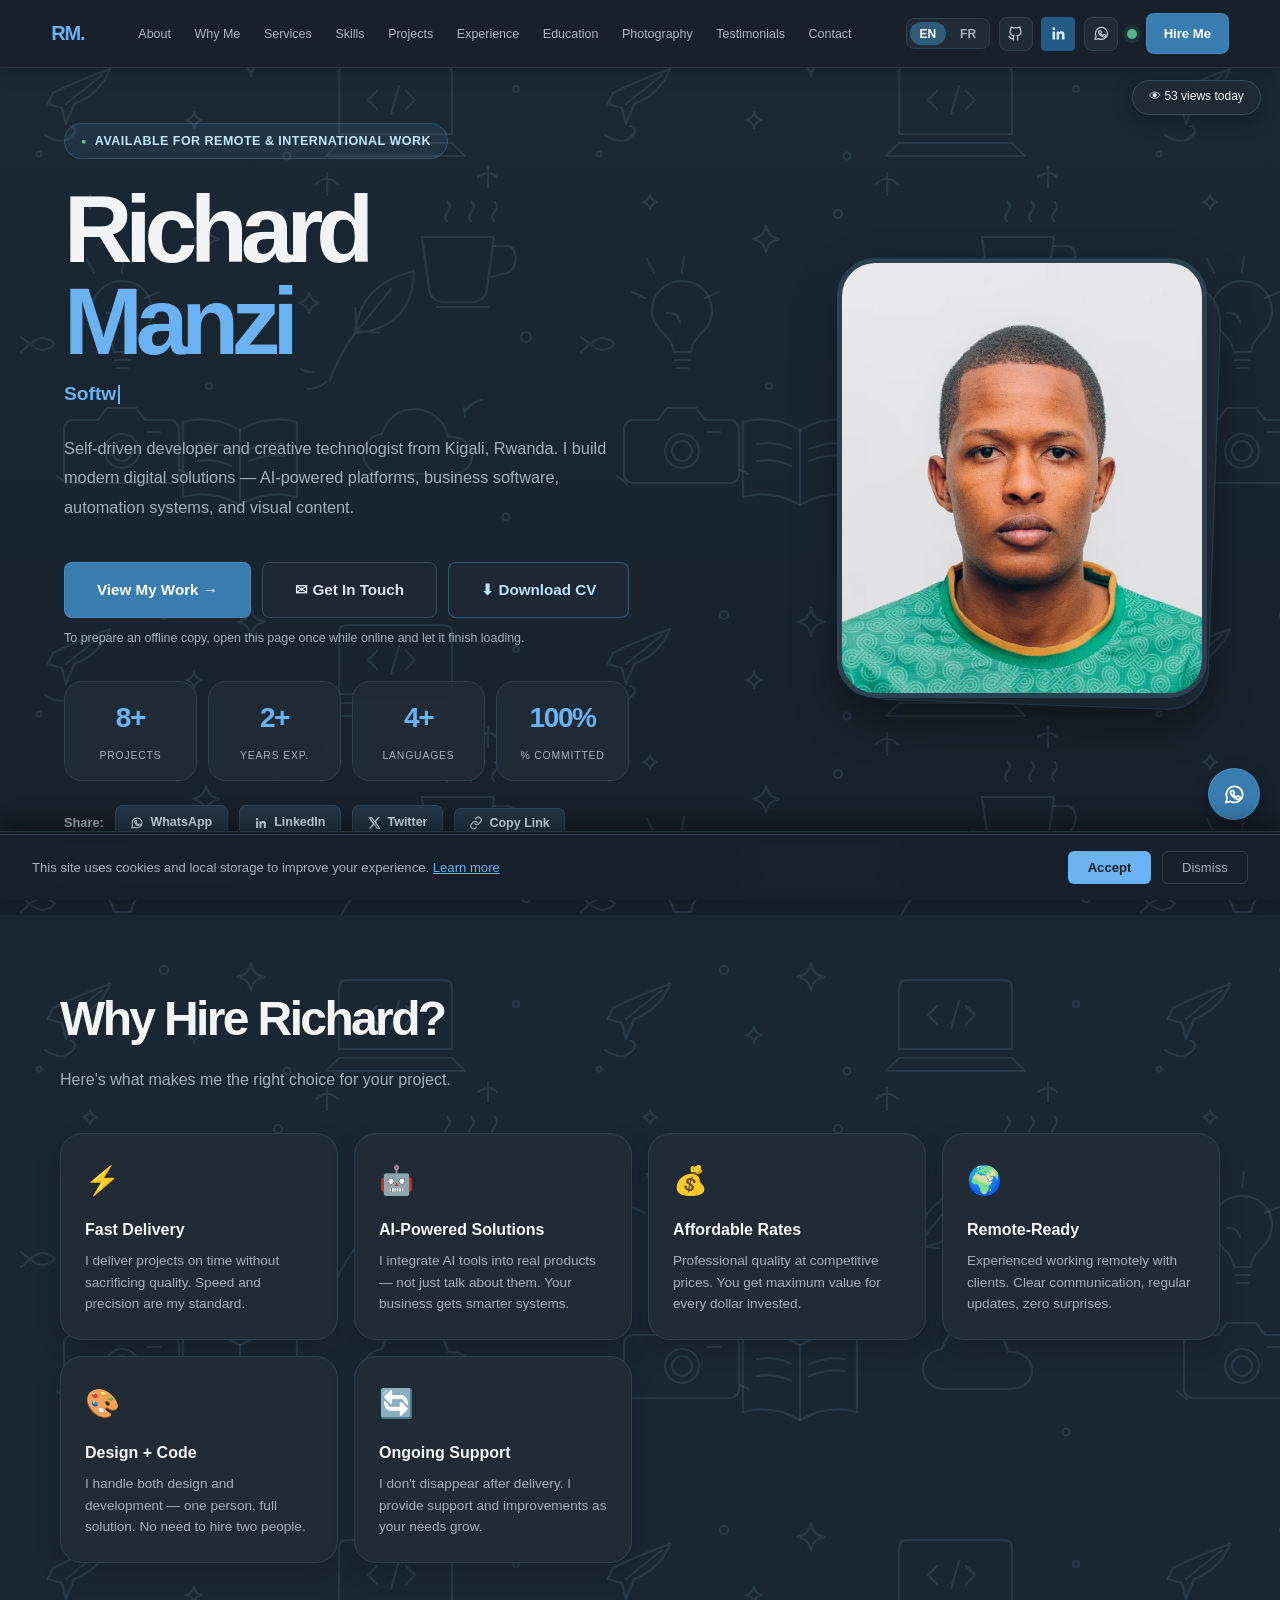
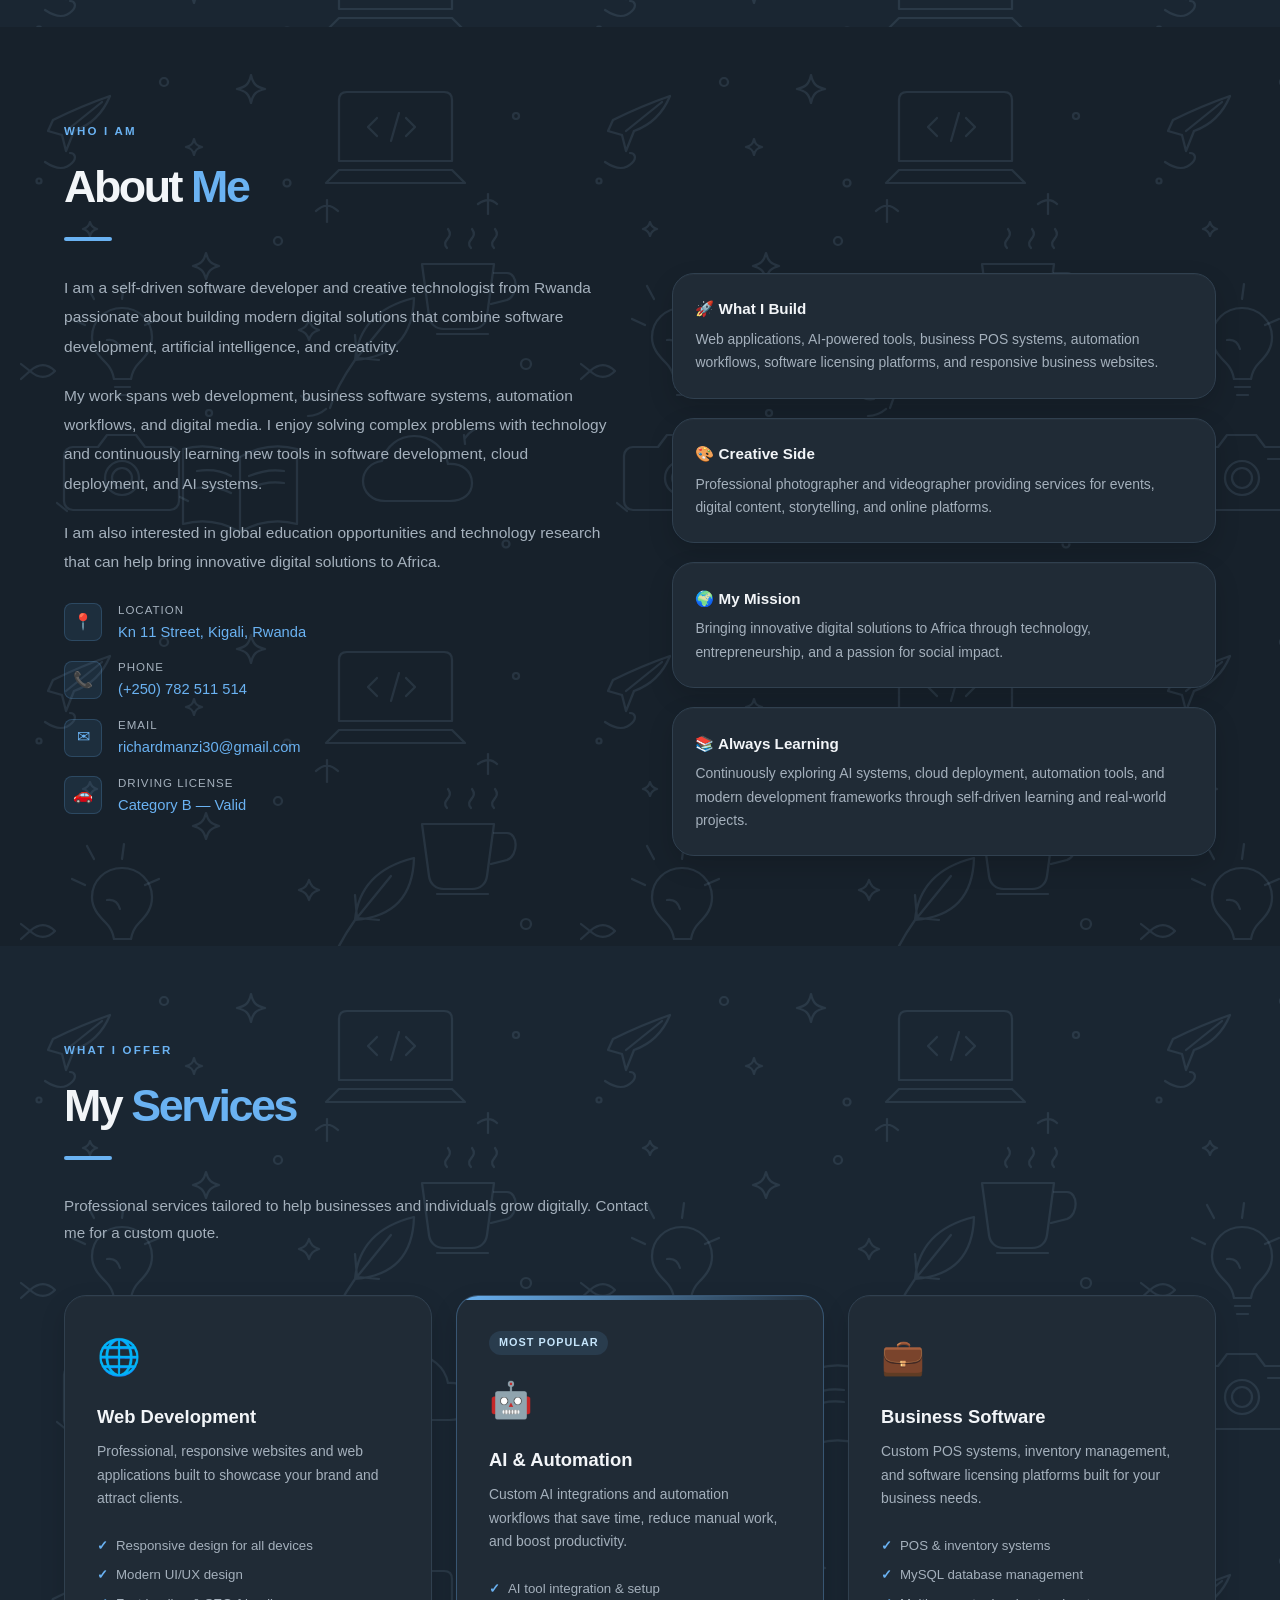
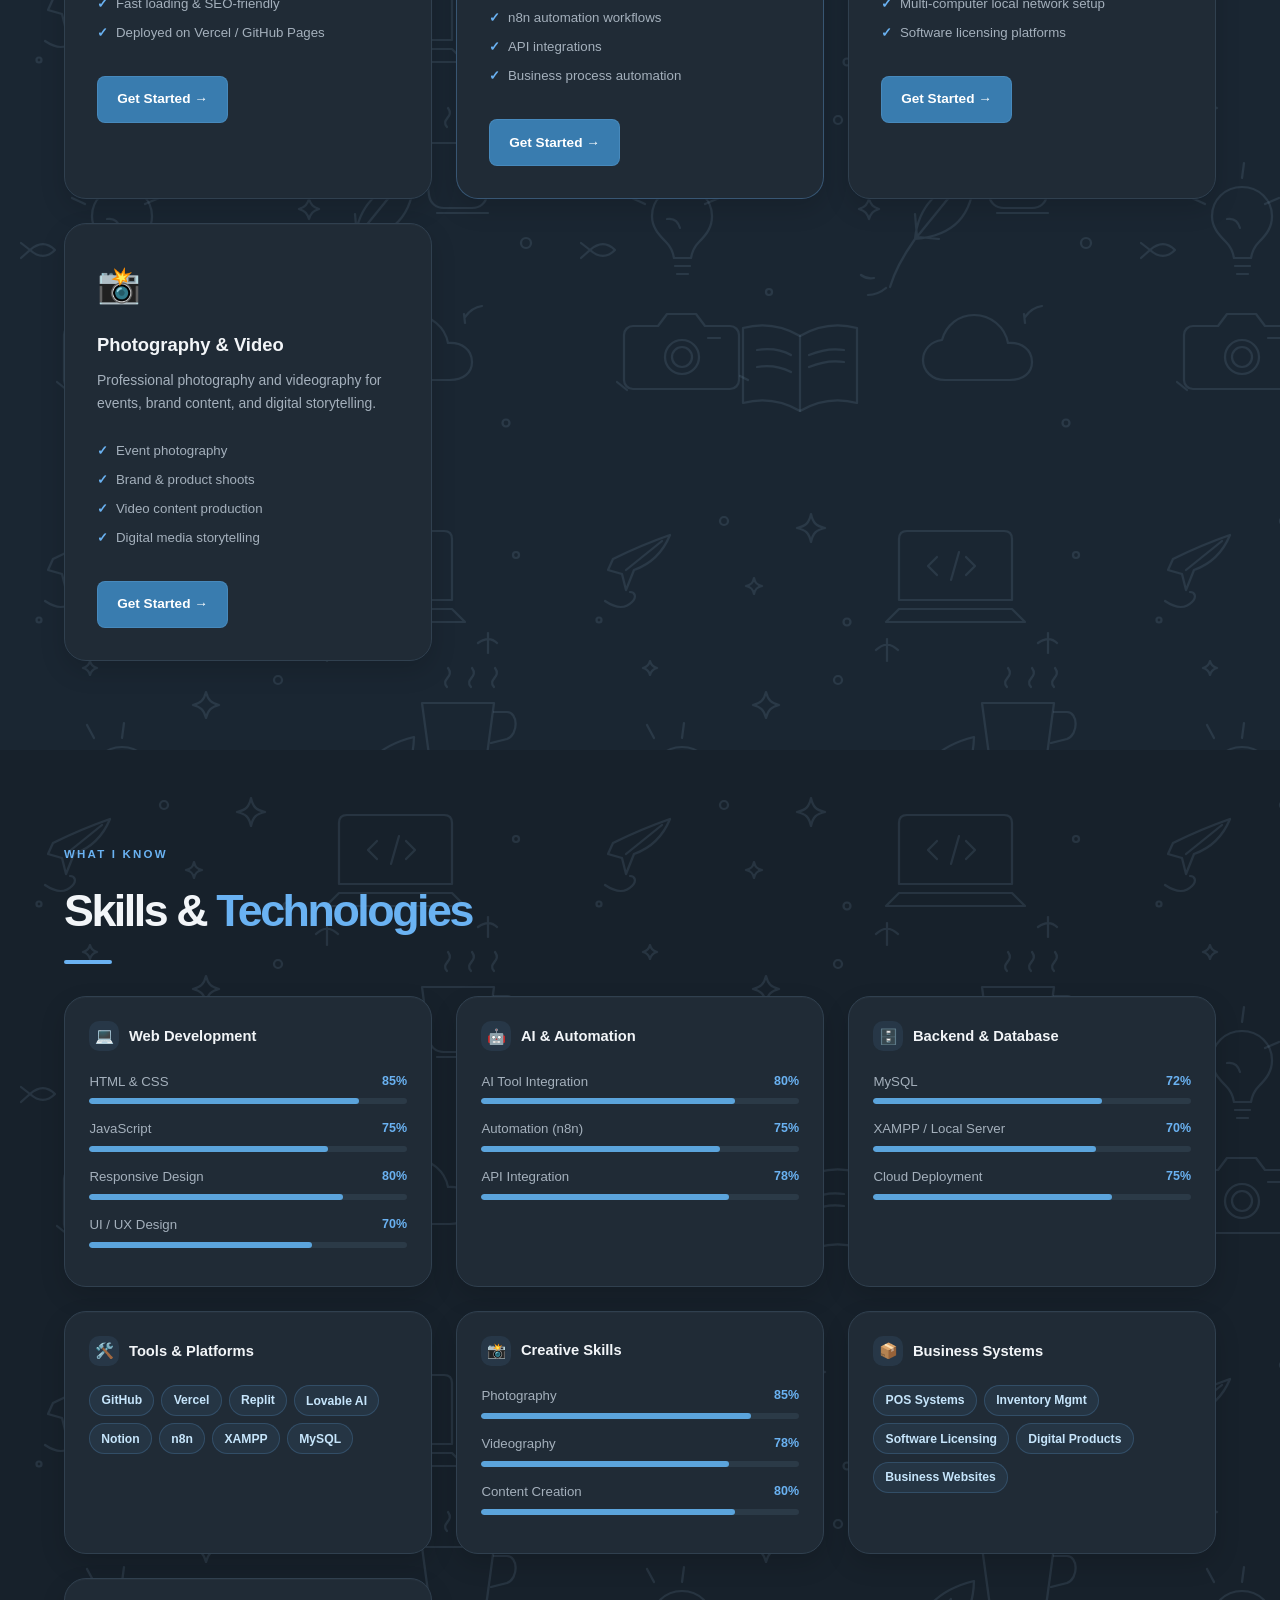
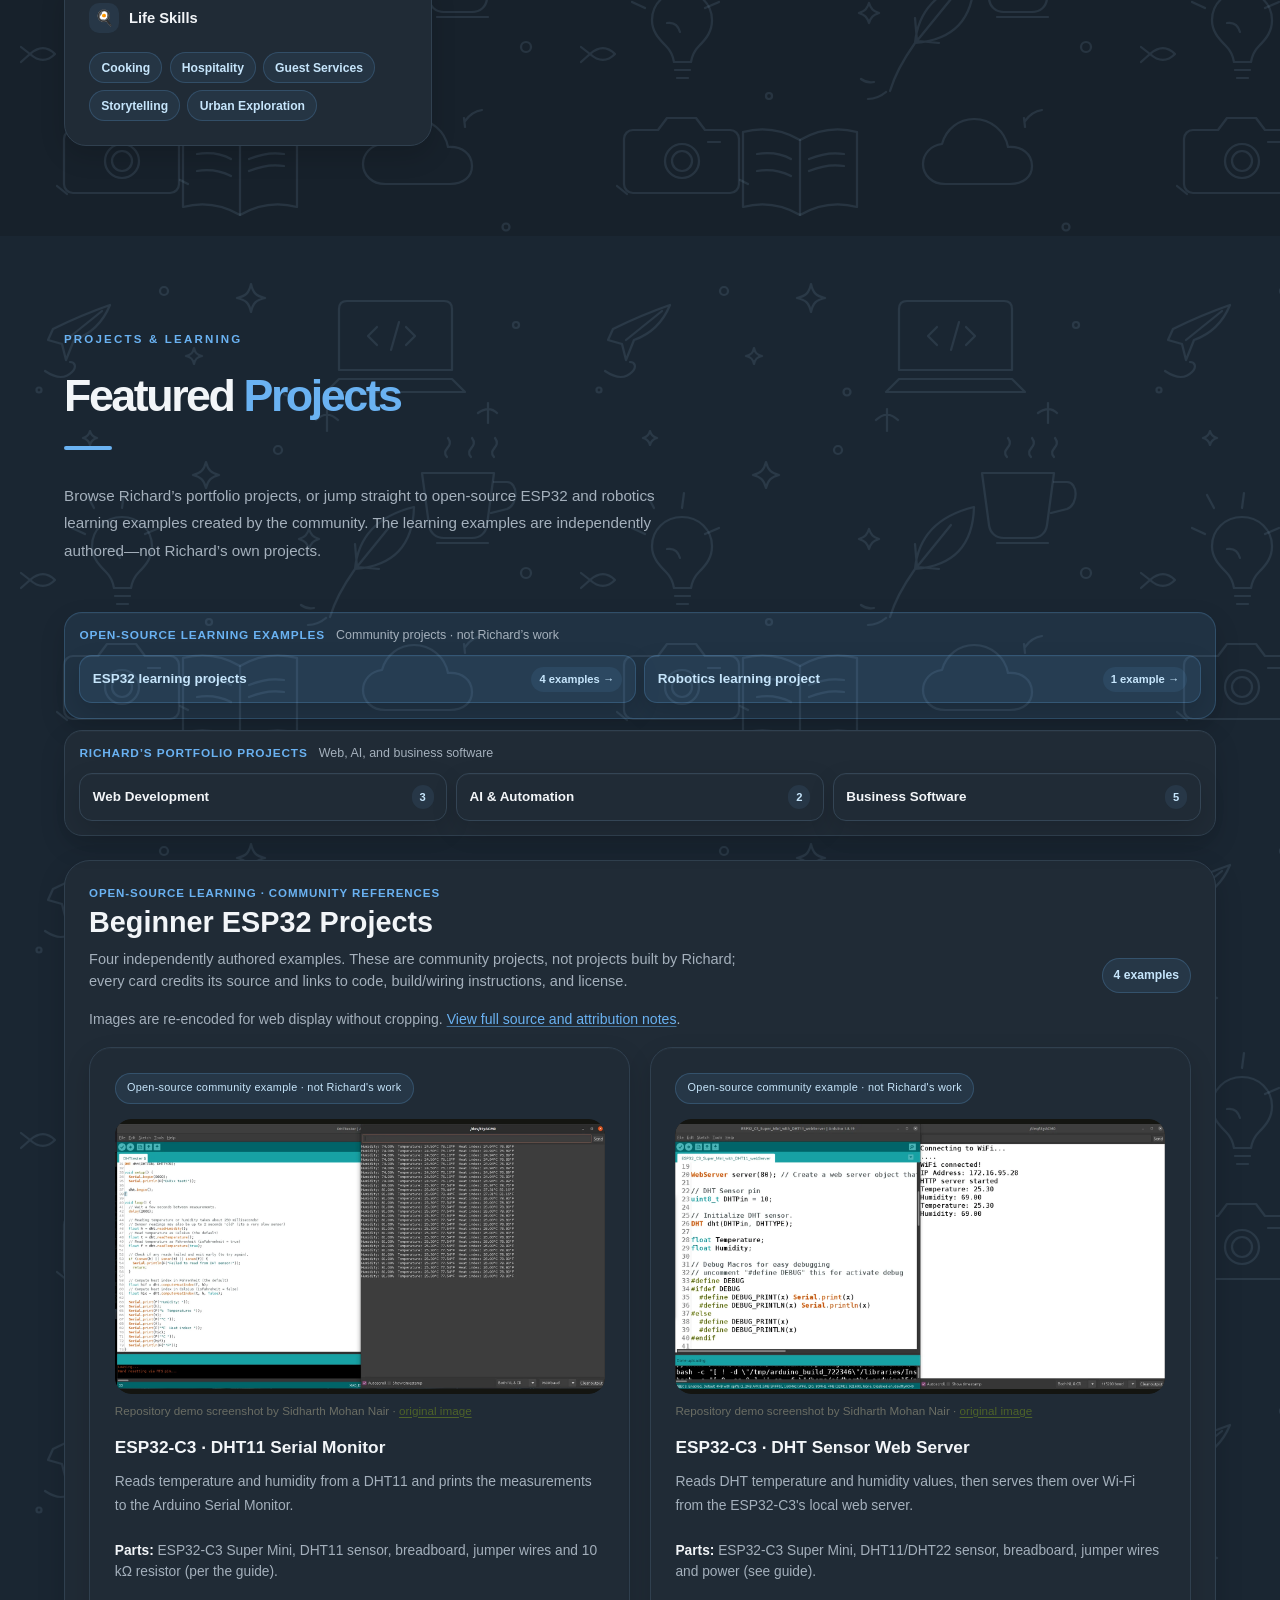
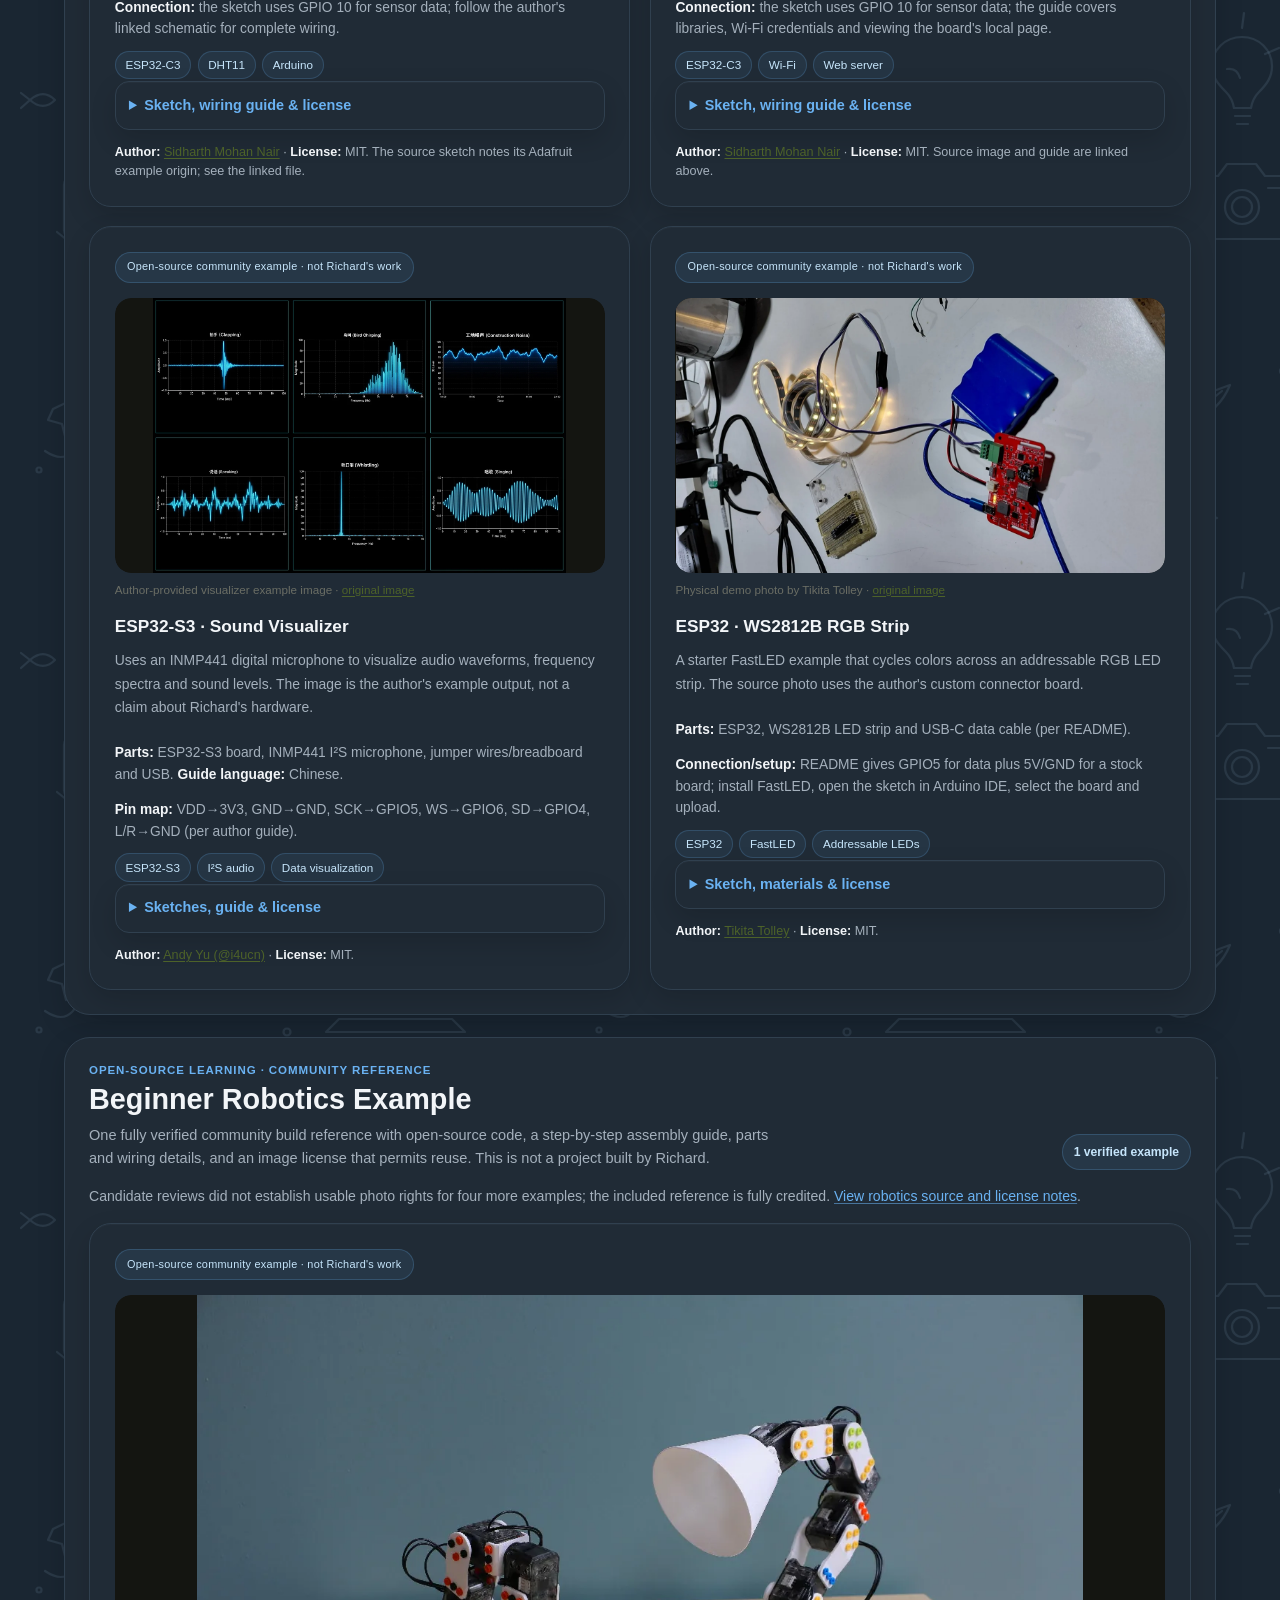
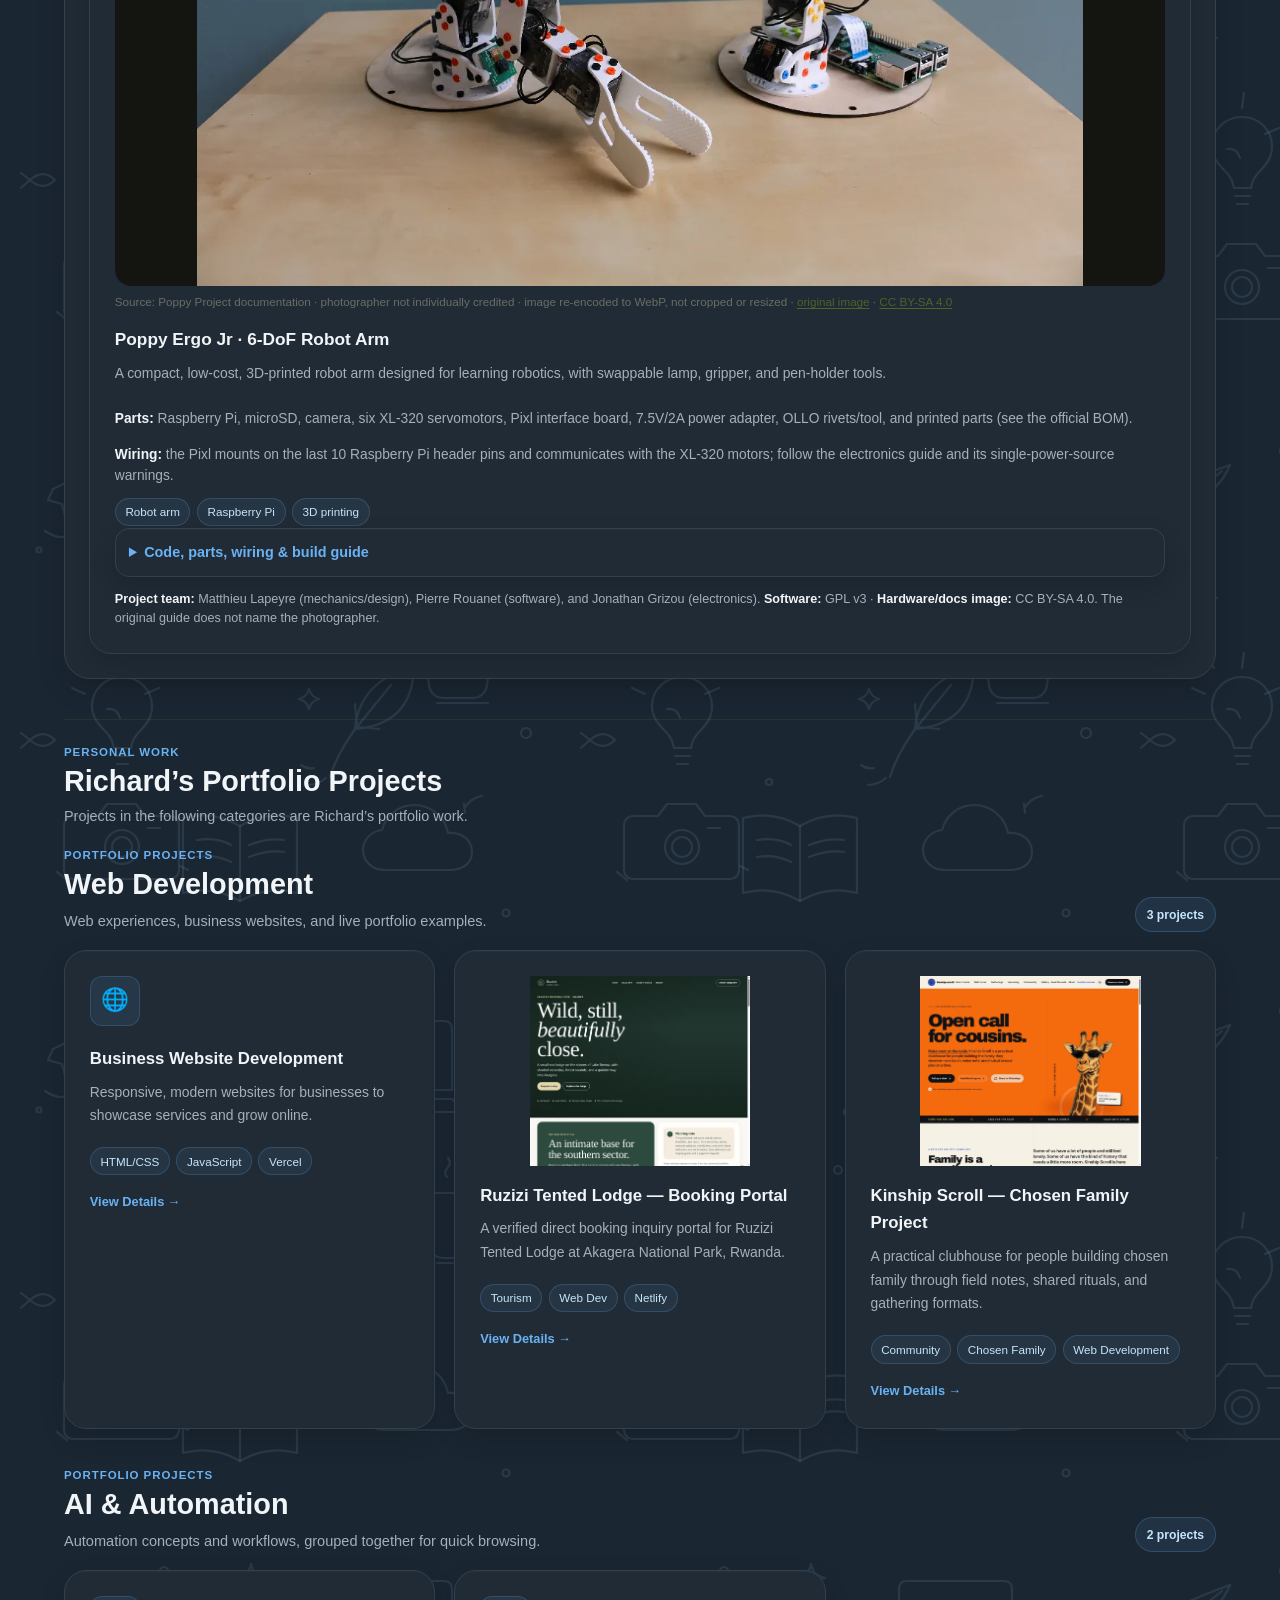
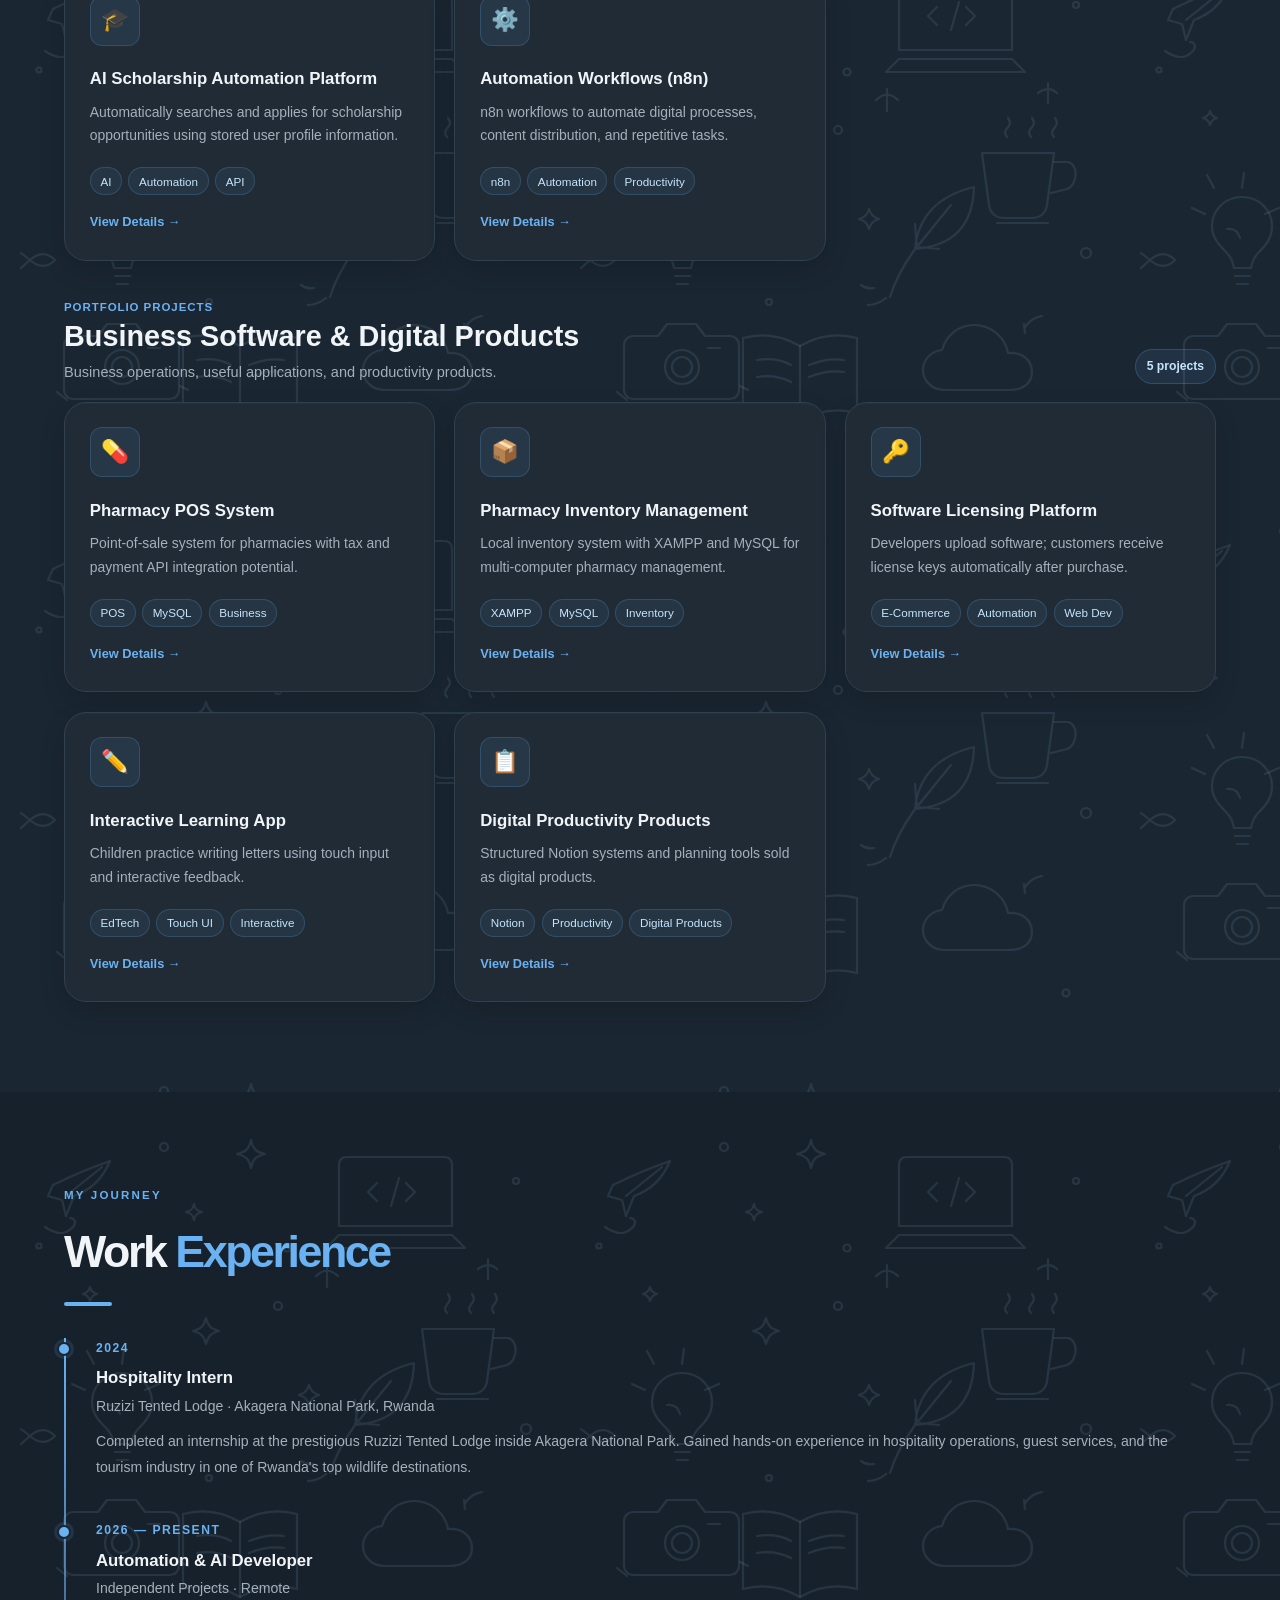
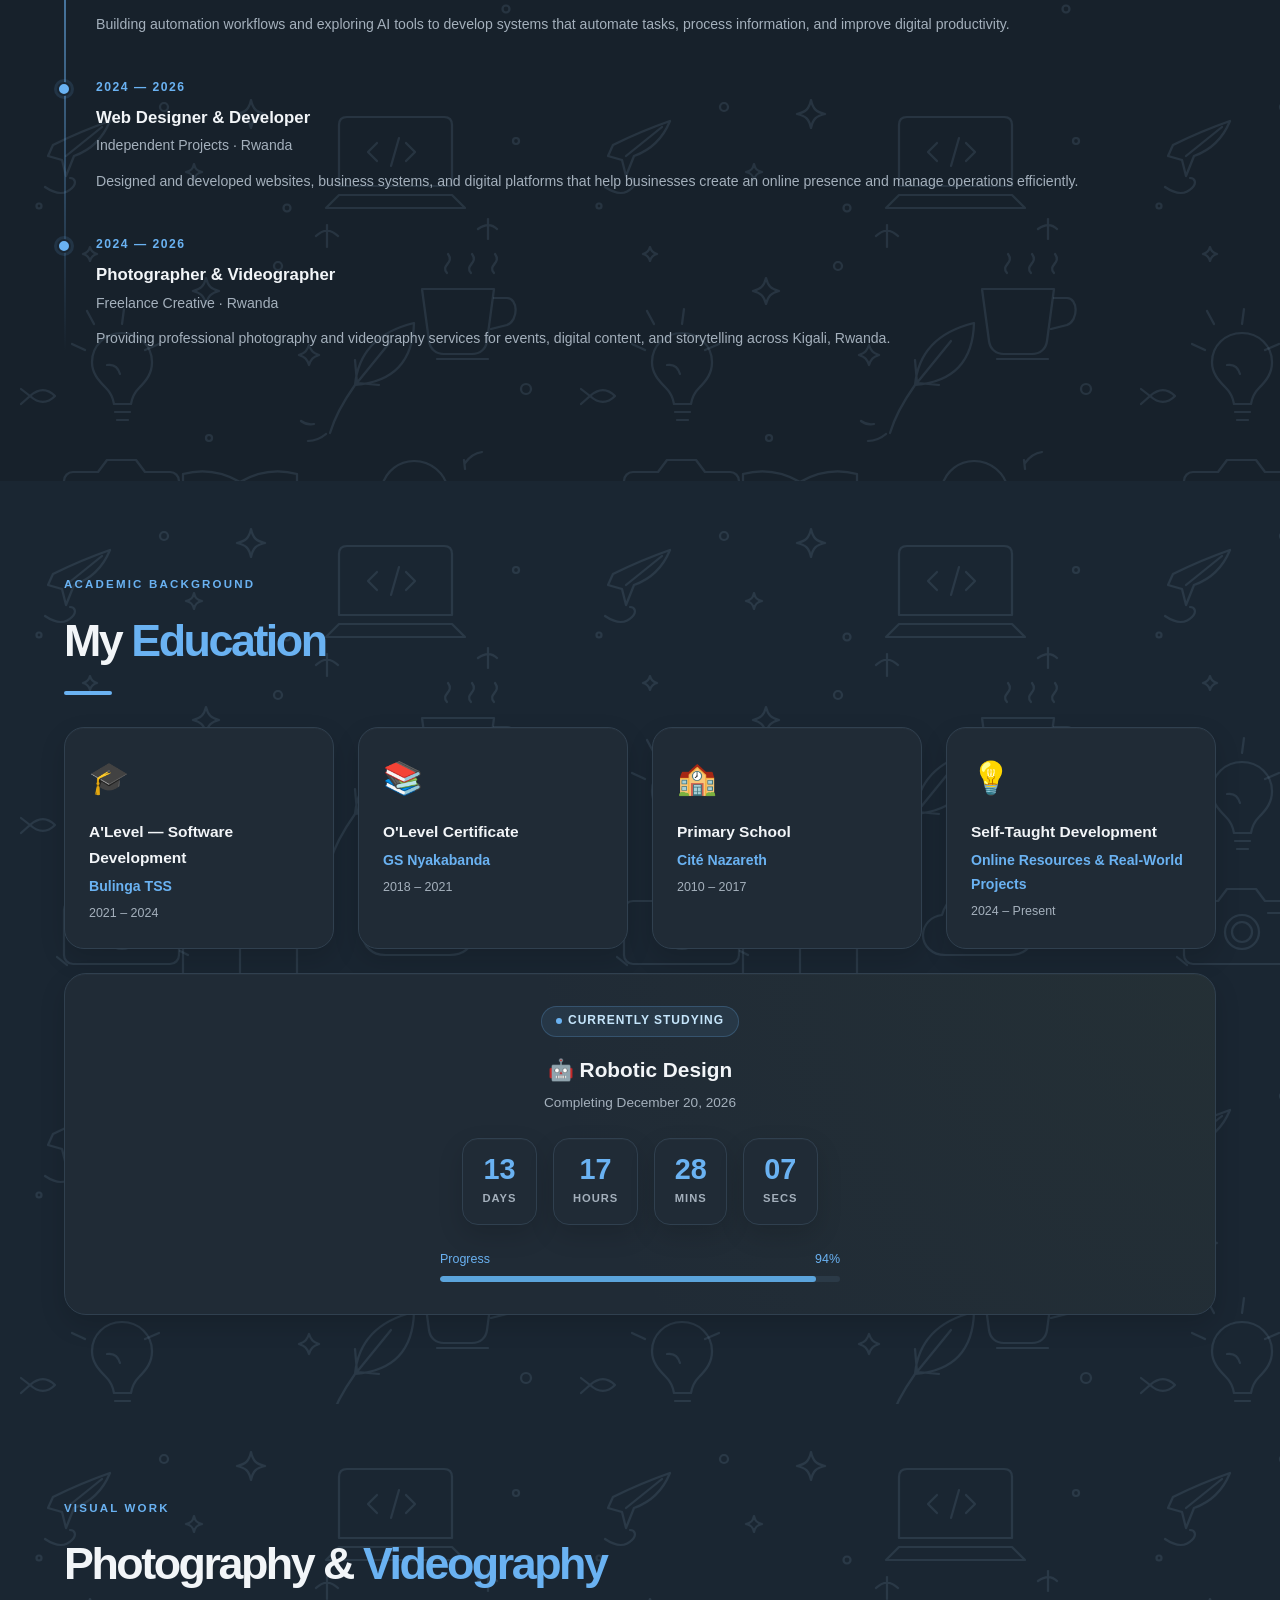
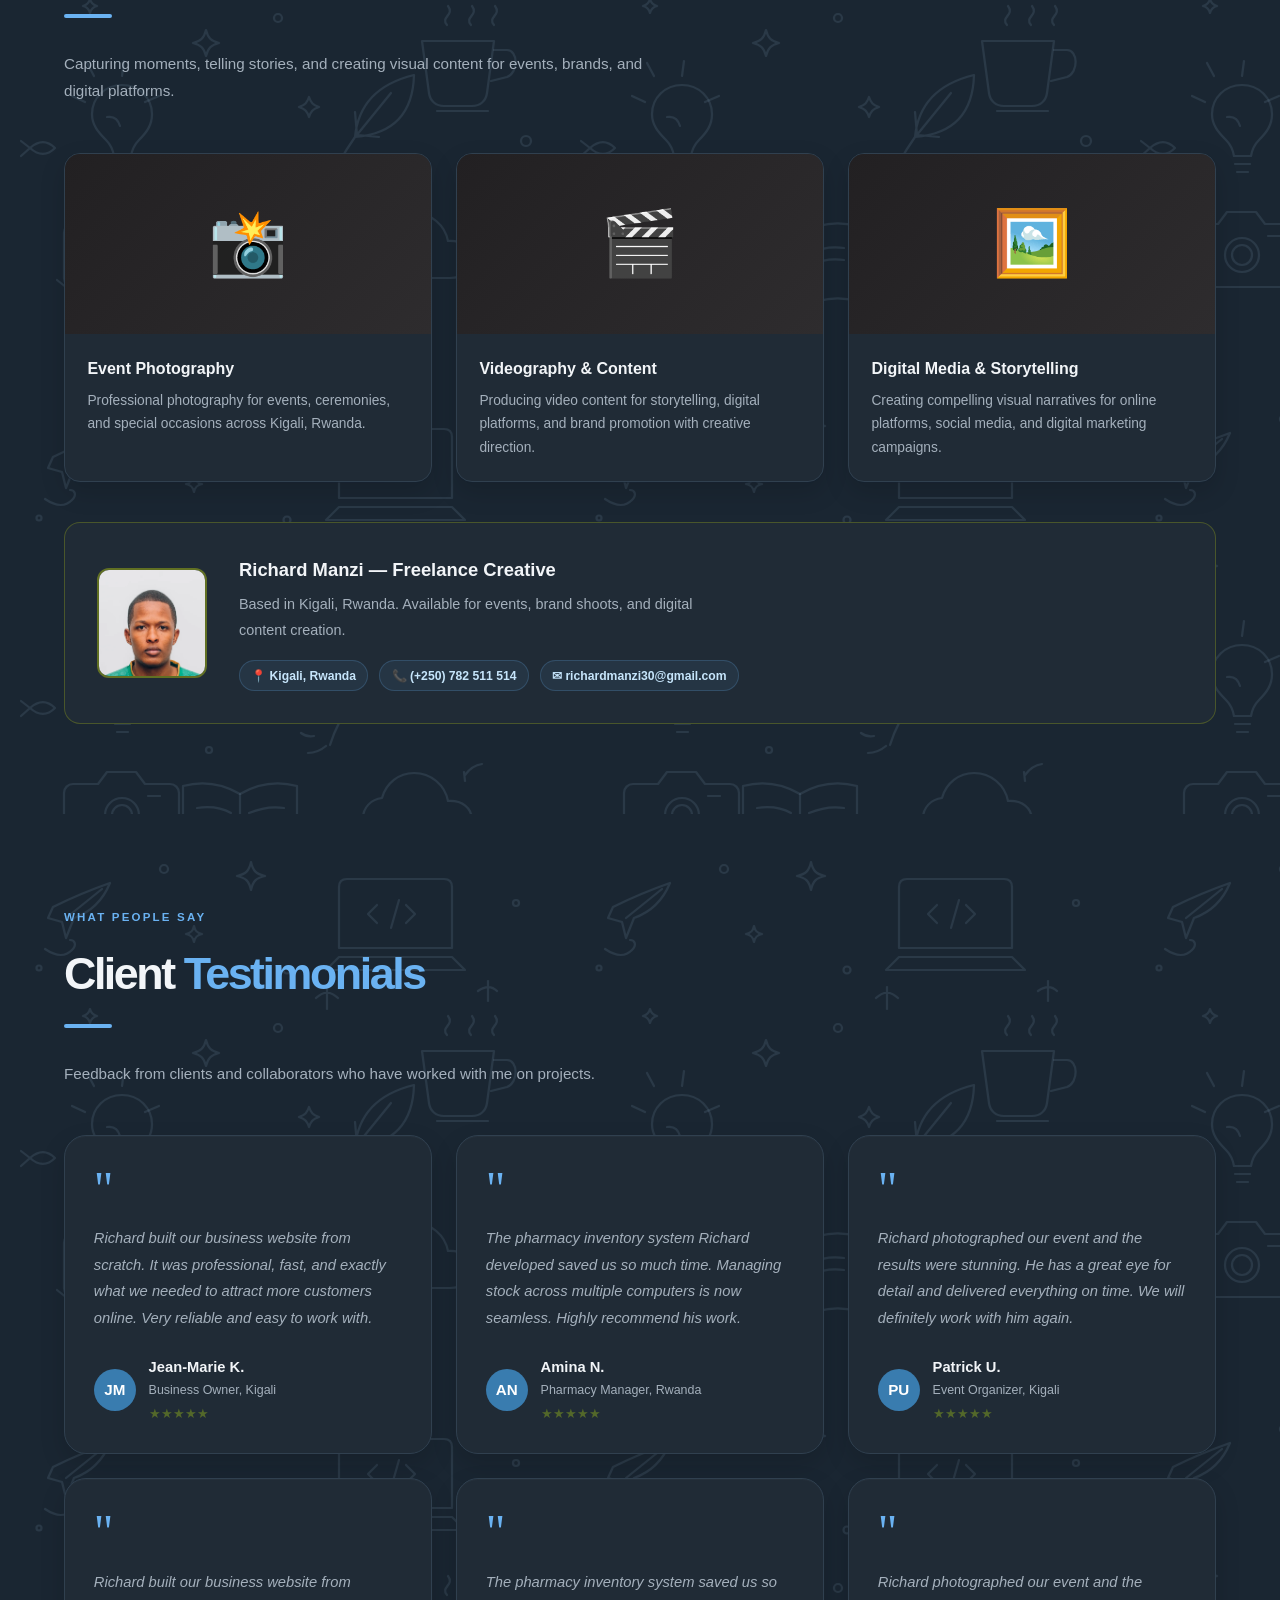
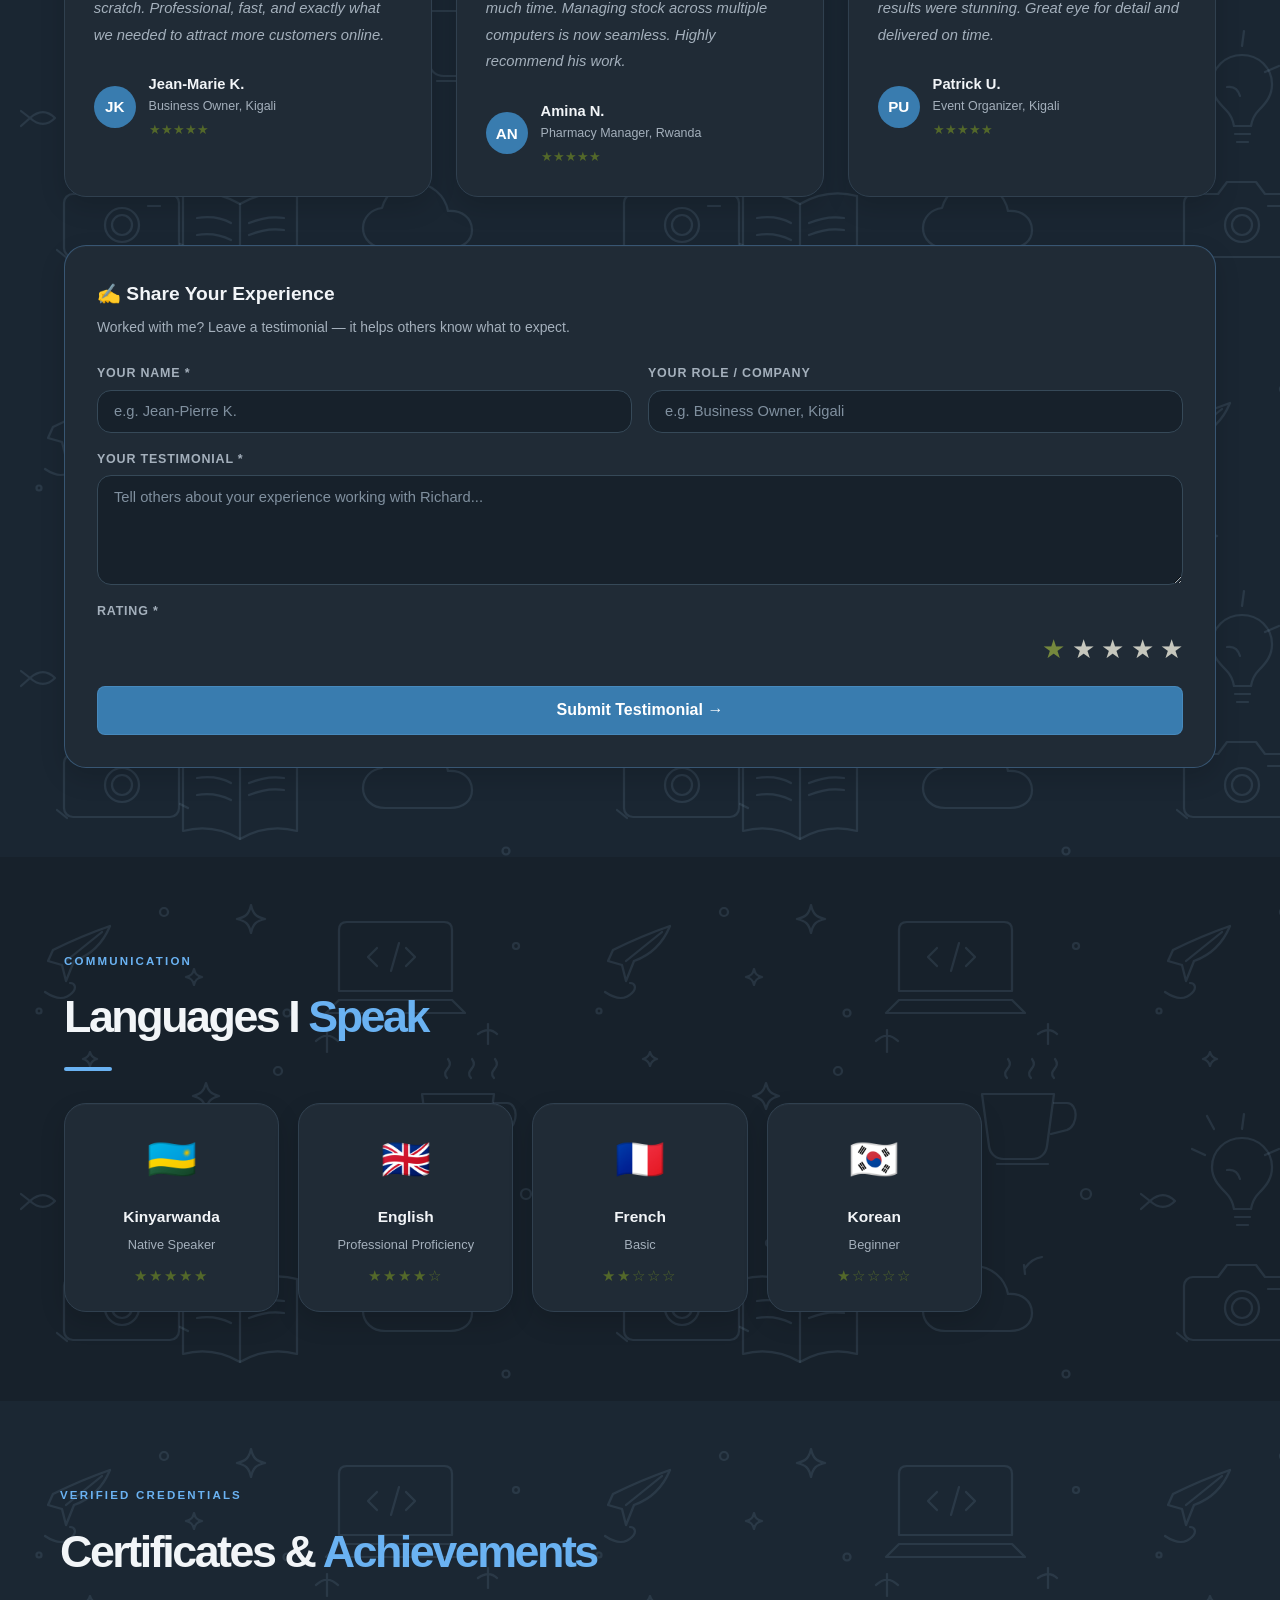
==== commit f1d4ed4b: "Add subtle Telegram-style doodle wallpaper" ====
--- a/index.html
+++ b/index.html
@@ -582,7 +582,7 @@
 }
 
 </style>
-  <link rel="stylesheet" href="glass.css?v=telegram-floating-2026-10-16" />
+  <link rel="stylesheet" href="glass.css?v=telegram-doodles-2026-10-16" />
 </head>
 <body>
 
--- a/glass.css
+++ b/glass.css
@@ -657,7 +657,7 @@
 }
 
 
-/* Telegram-inspired dark portfolio theme: slate surfaces, calm blue accents, no decorative wallpaper. */
+/* Telegram-inspired dark portfolio theme: slate surfaces, calm blue accents, and restrained hand-drawn wallpaper. */
 :root {
   --lime: #6ab2f2;
   --lime2: #86c8ff;
@@ -1027,3 +1027,28 @@
   .contact-whatsapp-cta { gap: .45rem; padding: .68rem .82rem; font-size: .84rem; }
   .contact-whatsapp-number { font-size: .74rem; }
 }
+
+
+/* Original, low-contrast hand-drawn wallpaper; content cards stay opaque for readability. */
+body {
+  background-color: #17212b !important;
+  background-image: url("assets/doodle-wallpaper.svg") !important;
+  background-repeat: repeat !important;
+  background-size: 560px 560px !important;
+}
+#hero {
+  background-image: url("assets/doodle-wallpaper.svg"), linear-gradient(180deg, #1b2935, #17212b) !important;
+  background-position: 0 0, center;
+  background-repeat: repeat, no-repeat;
+  background-size: 560px 560px, cover;
+}
+section, footer {
+  background-image: url("assets/doodle-wallpaper.svg") !important;
+  background-position: 0 0;
+  background-repeat: repeat !important;
+  background-size: 560px 560px !important;
+}
+@media (max-width: 600px) {
+  body, #hero, section, footer { background-size: 480px 480px !important; }
+  #hero { background-size: 480px 480px, cover !important; }
+}
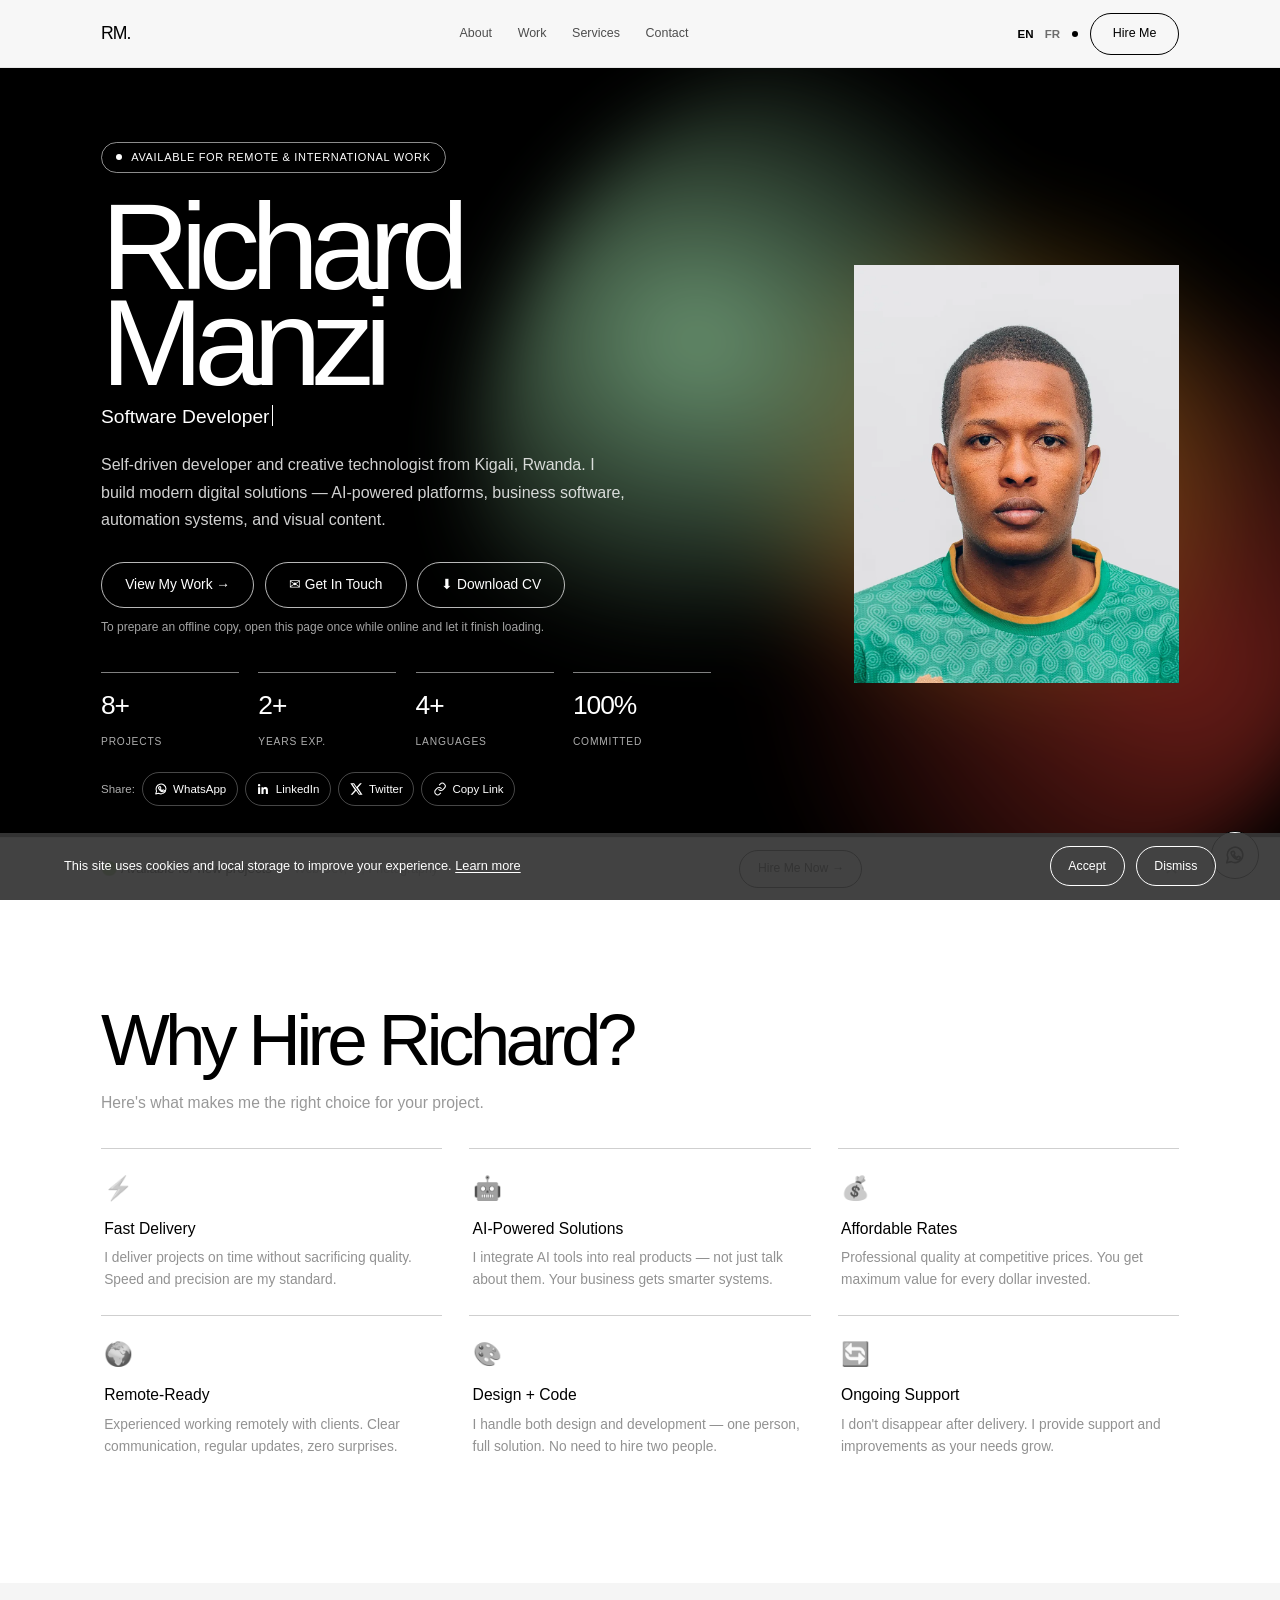
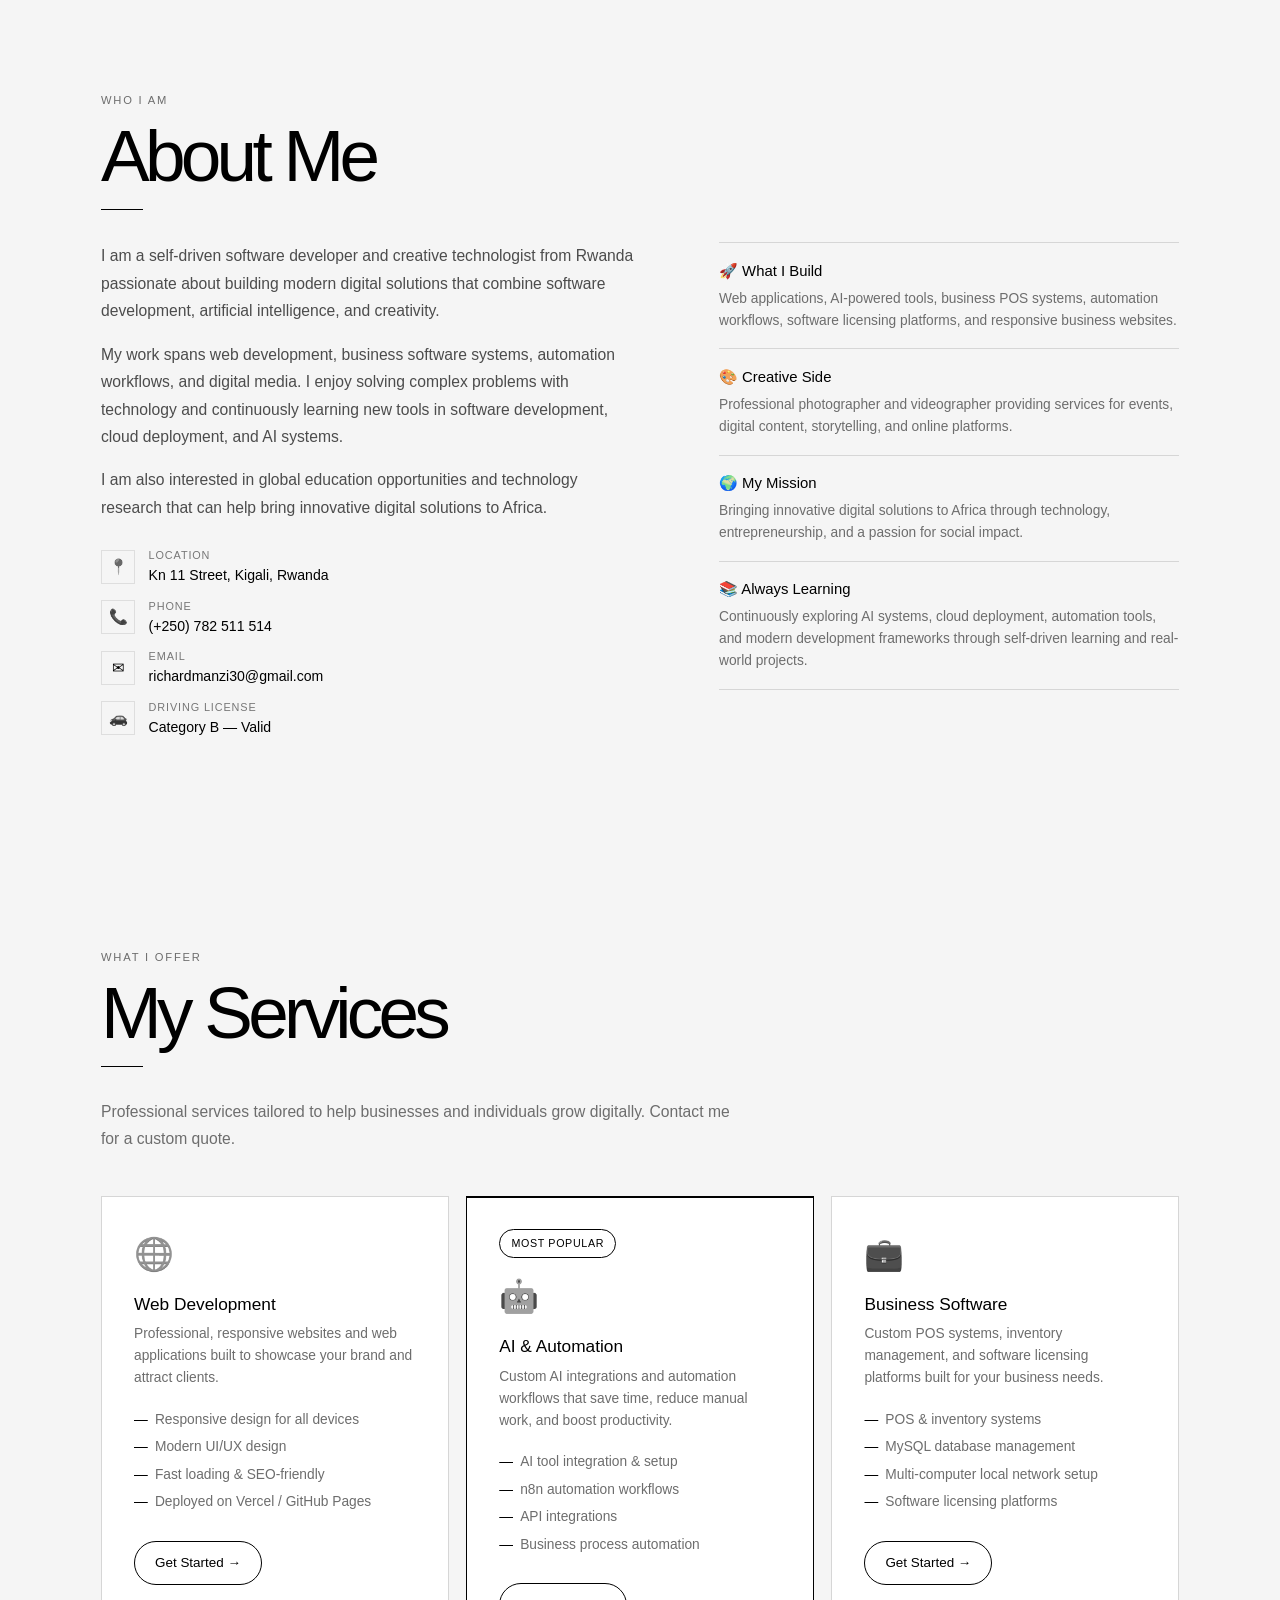
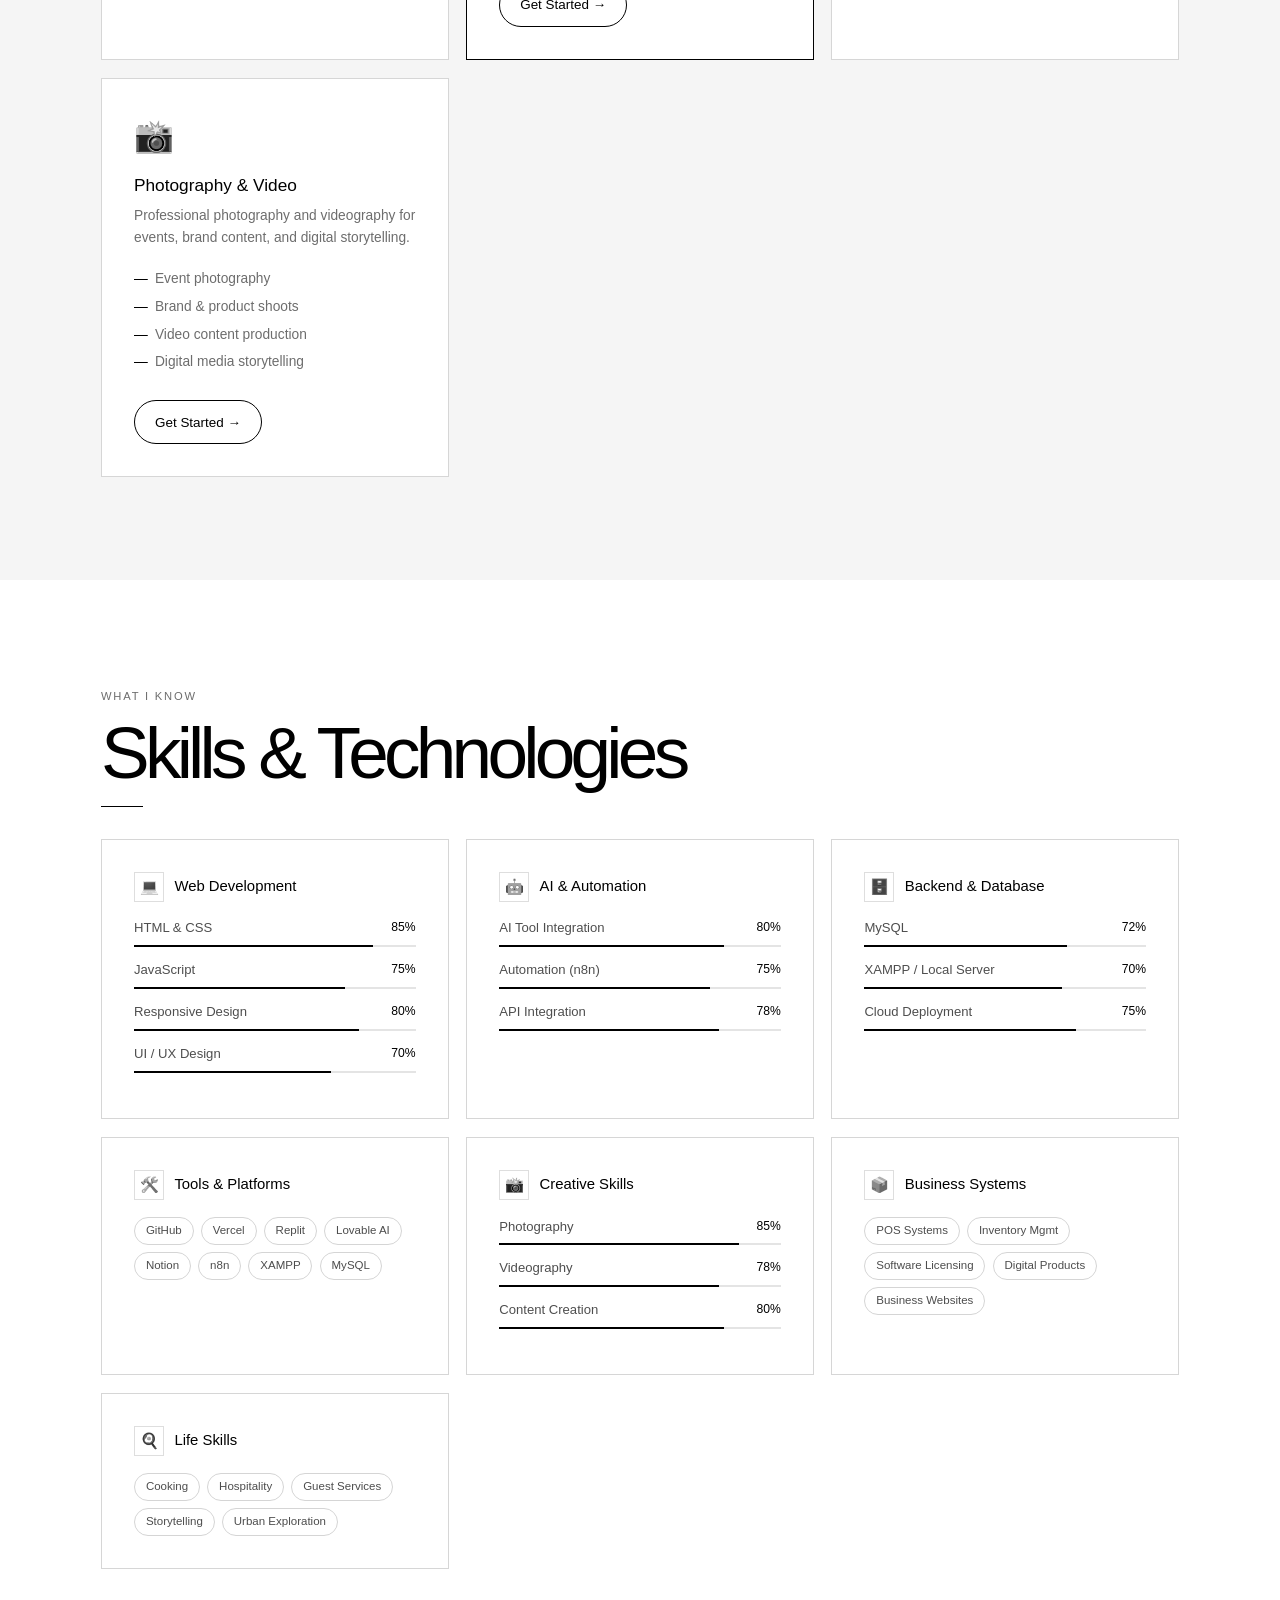
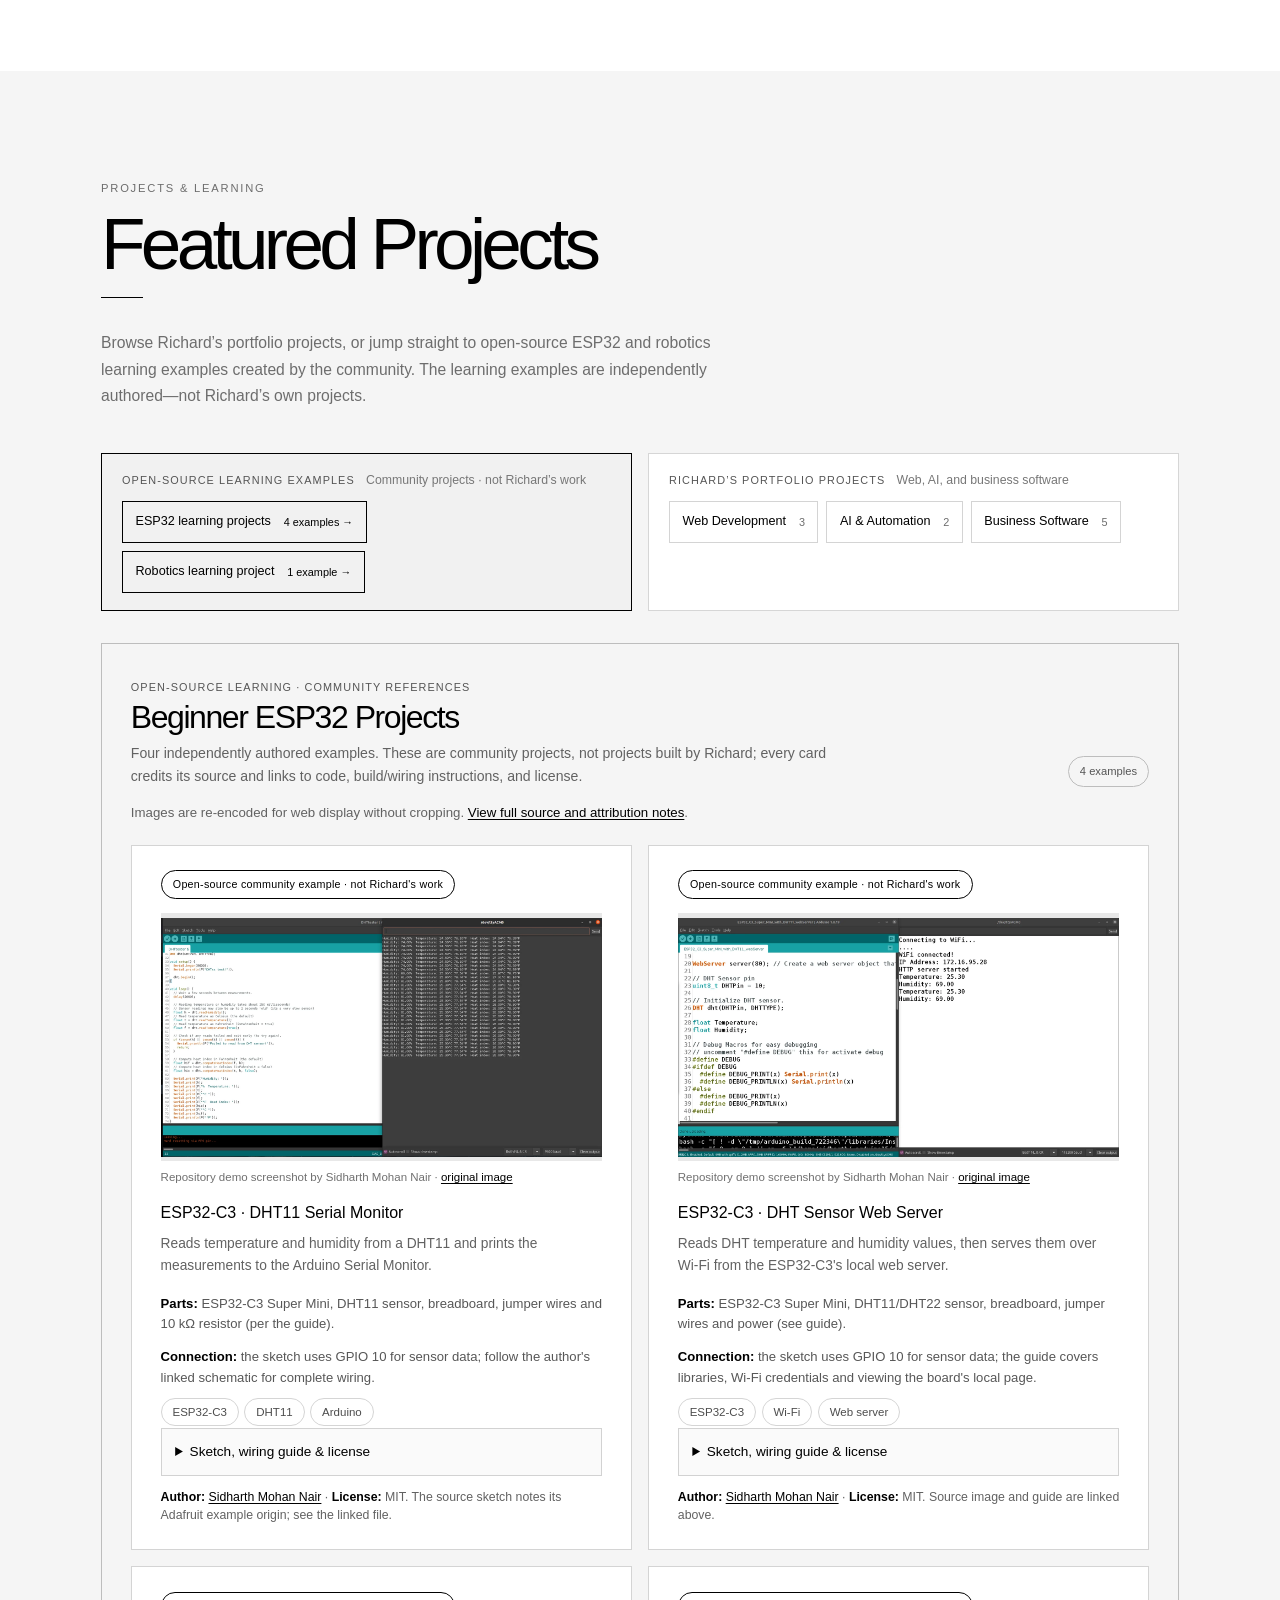
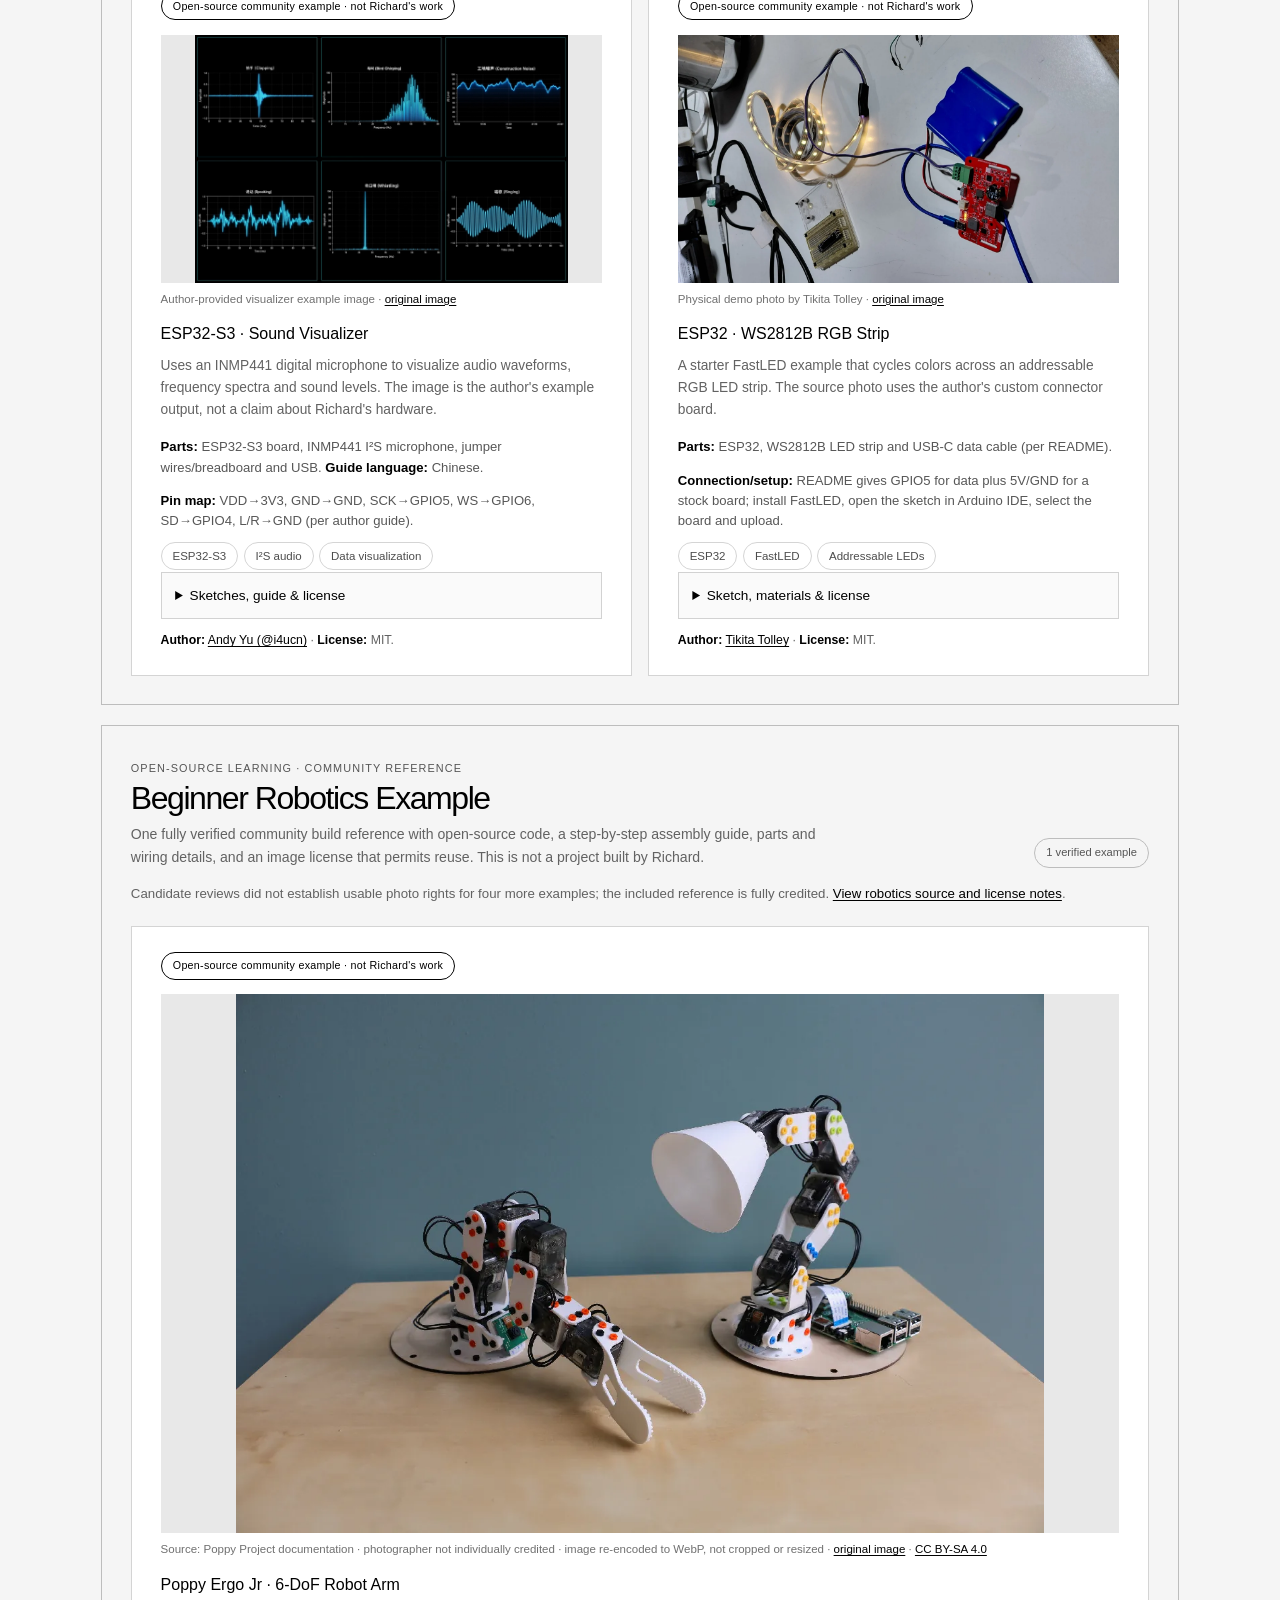
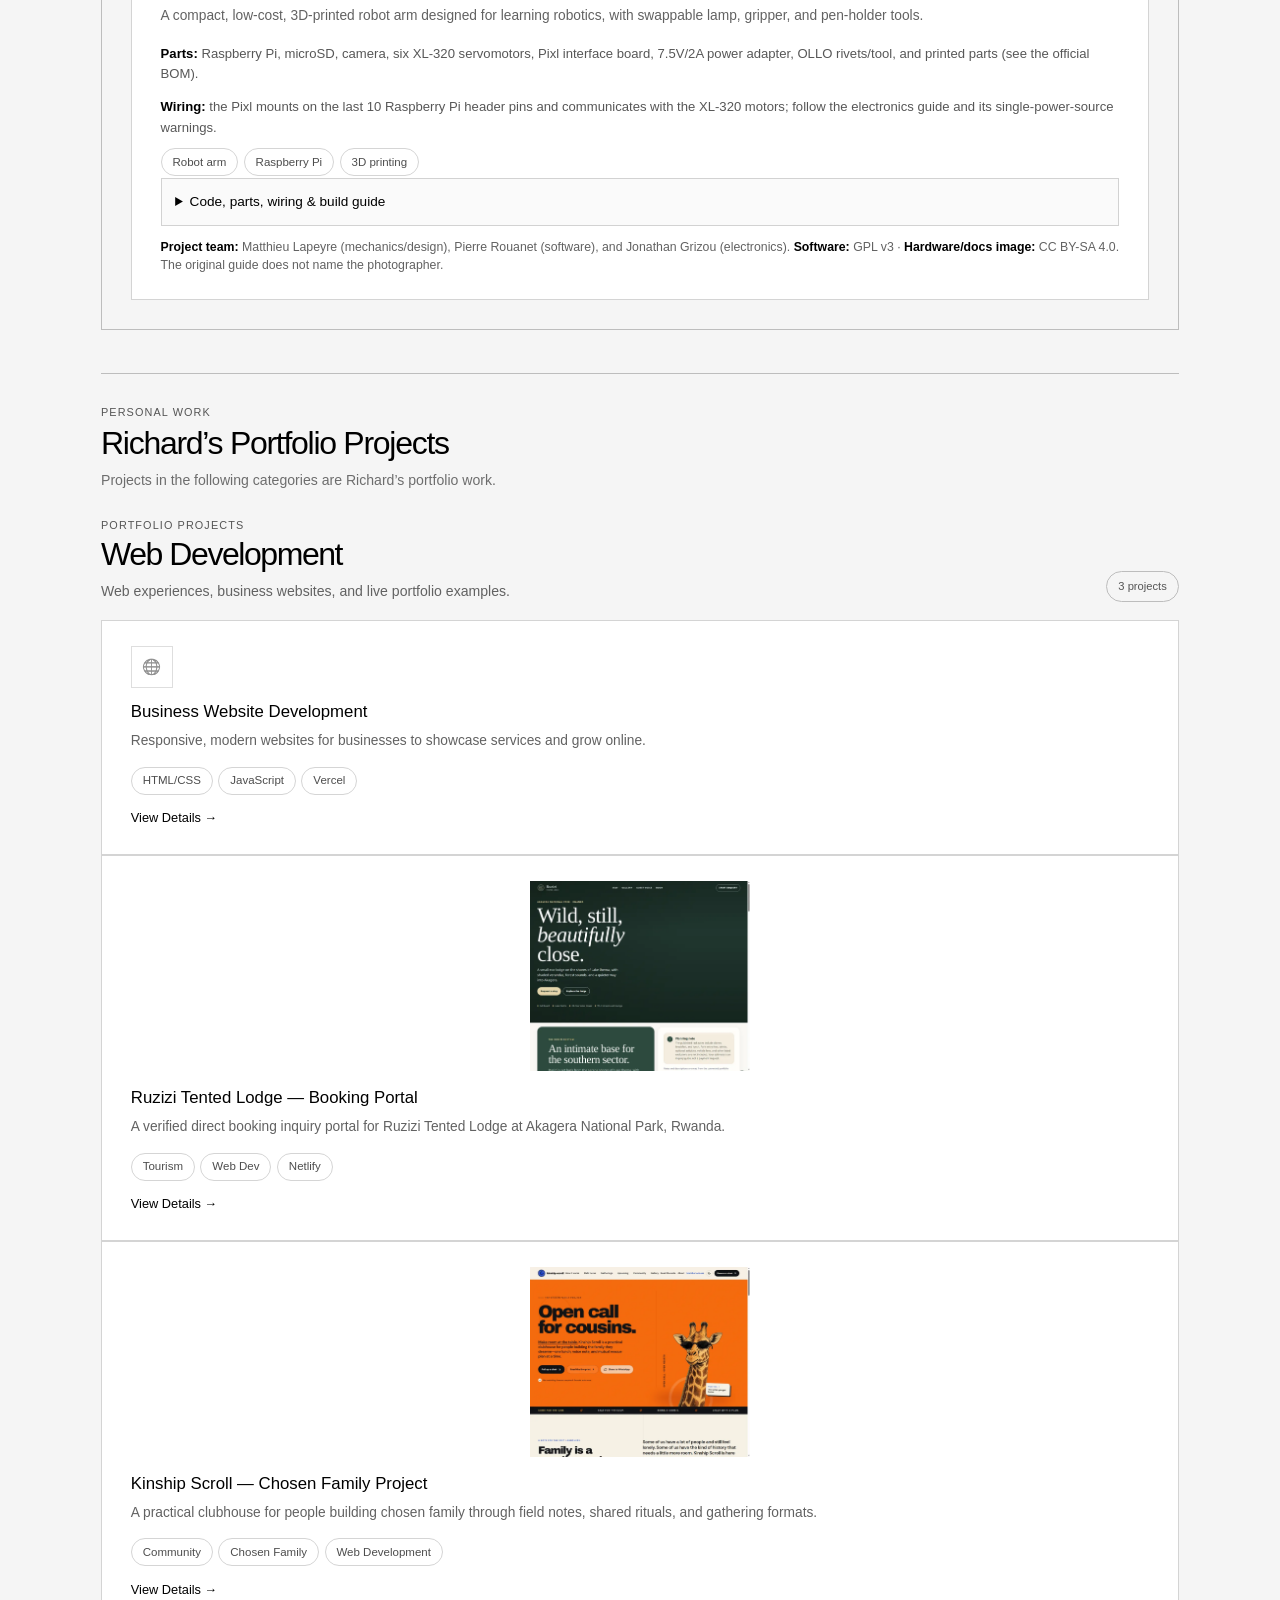
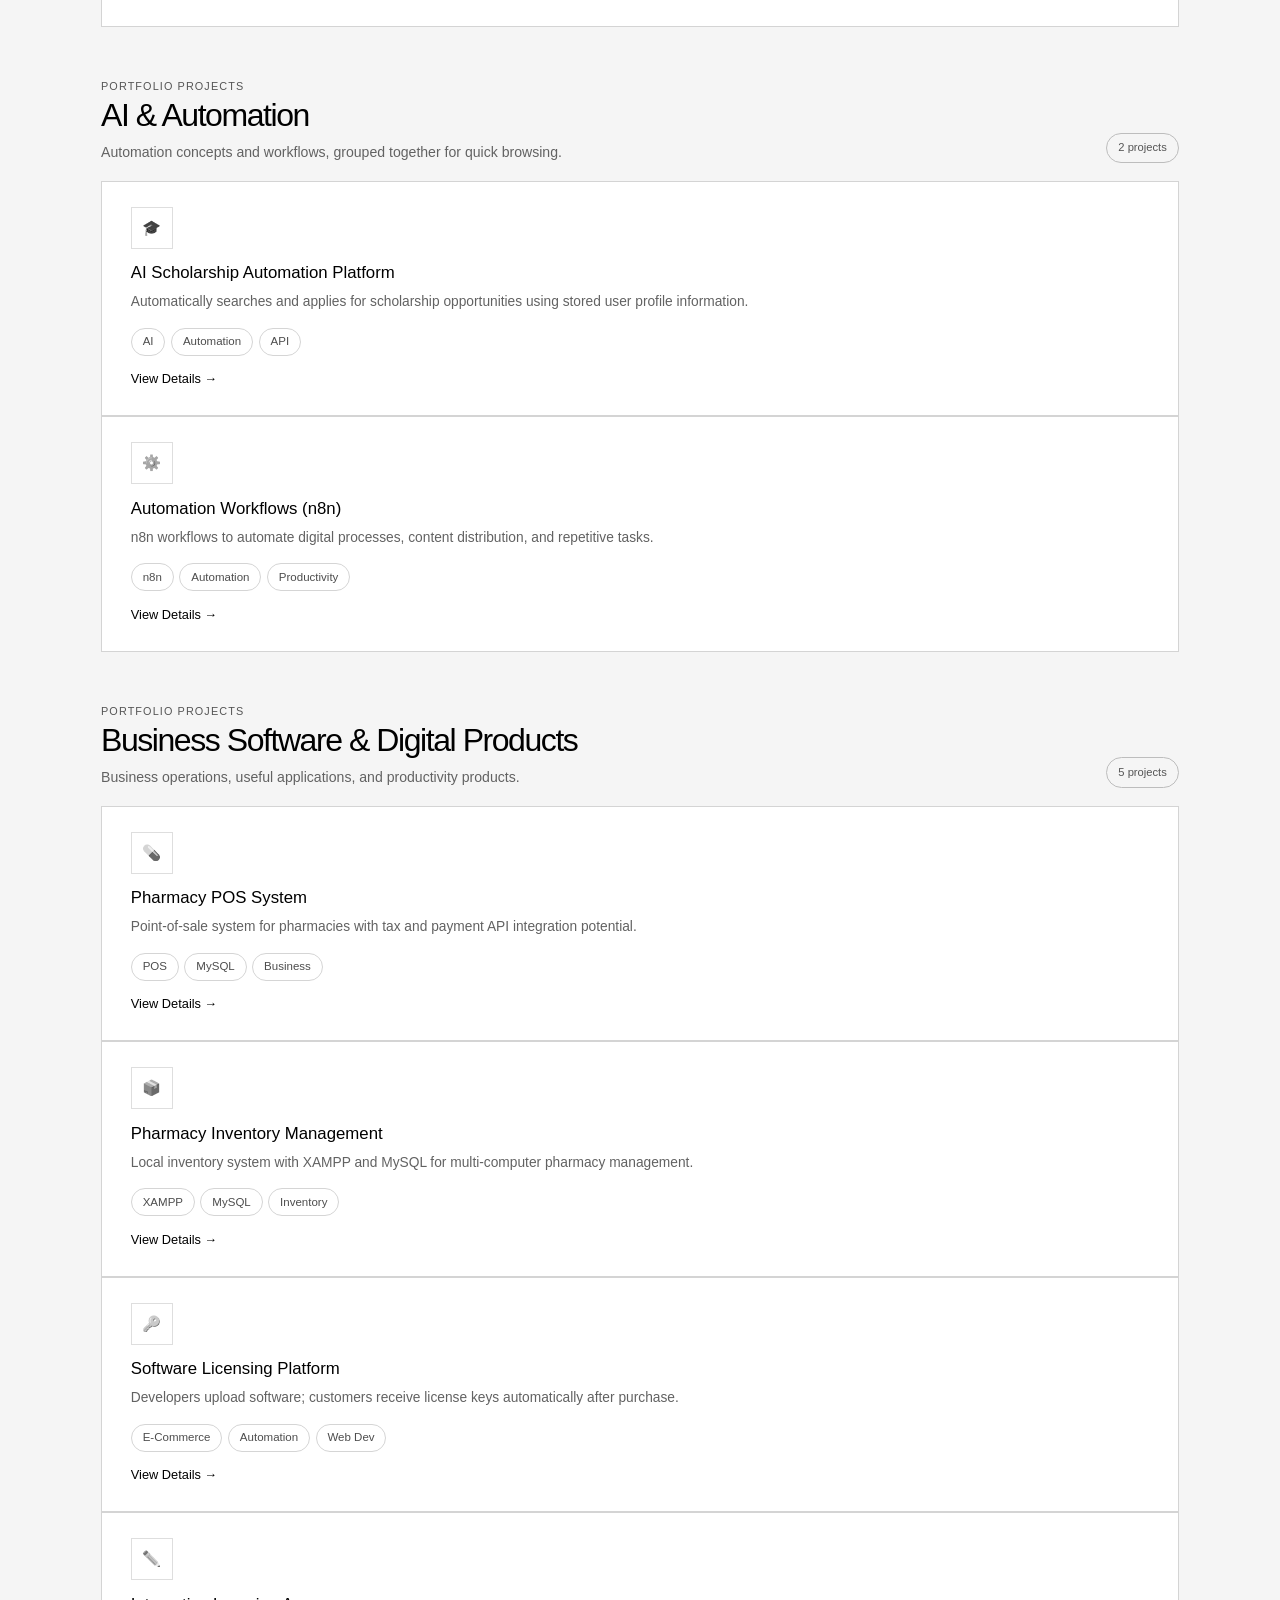
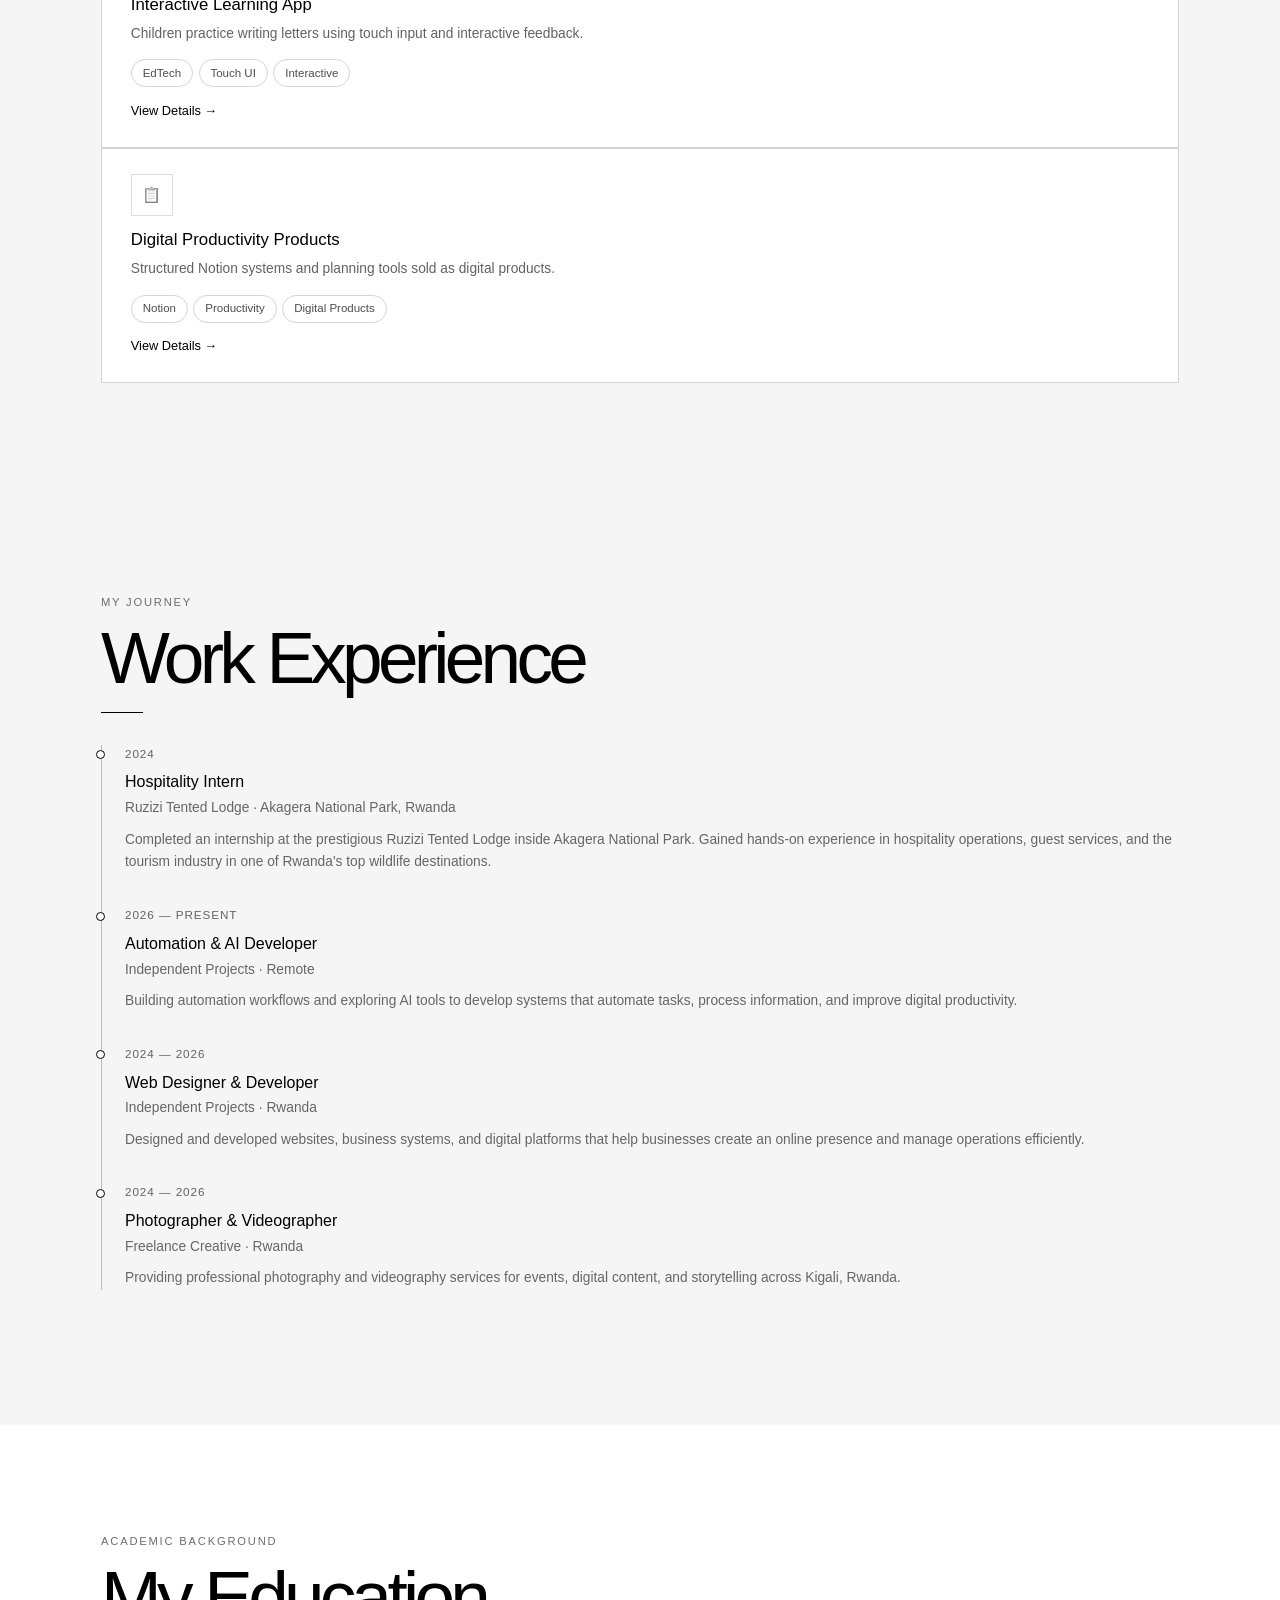
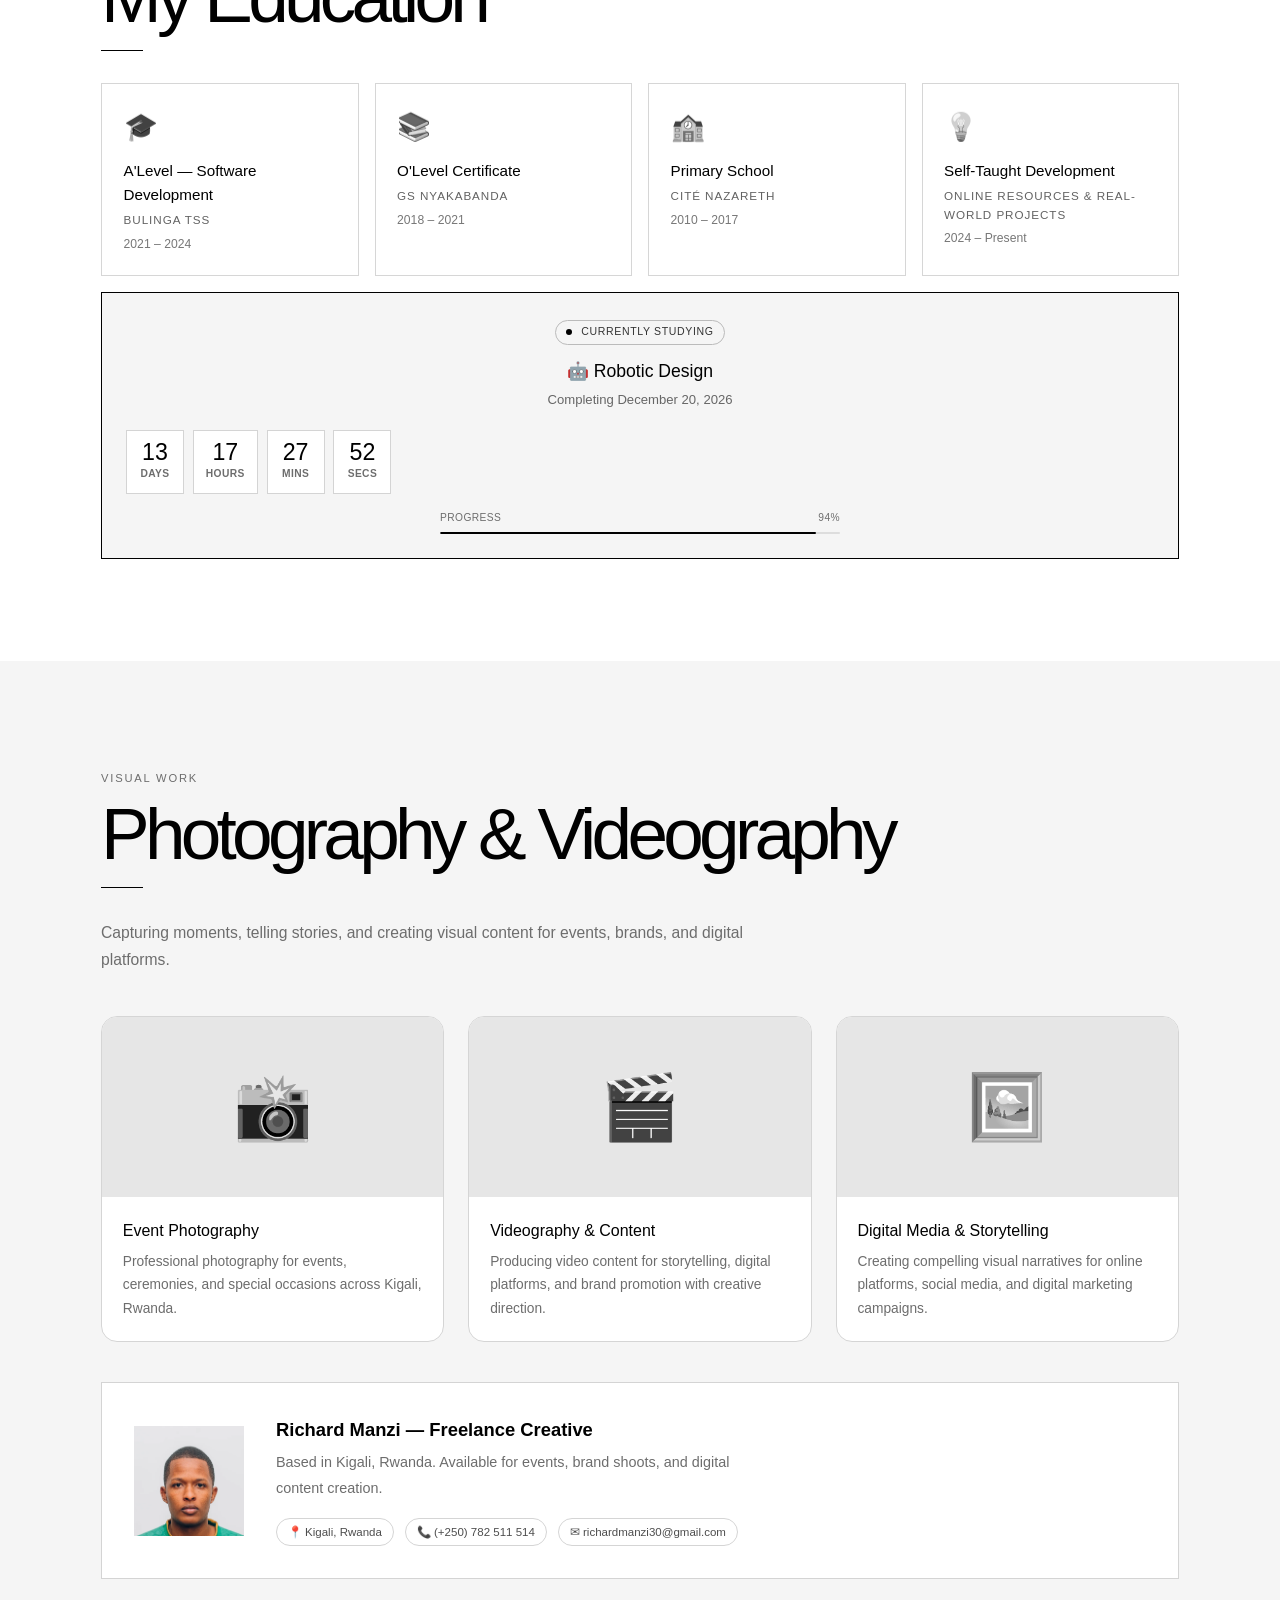
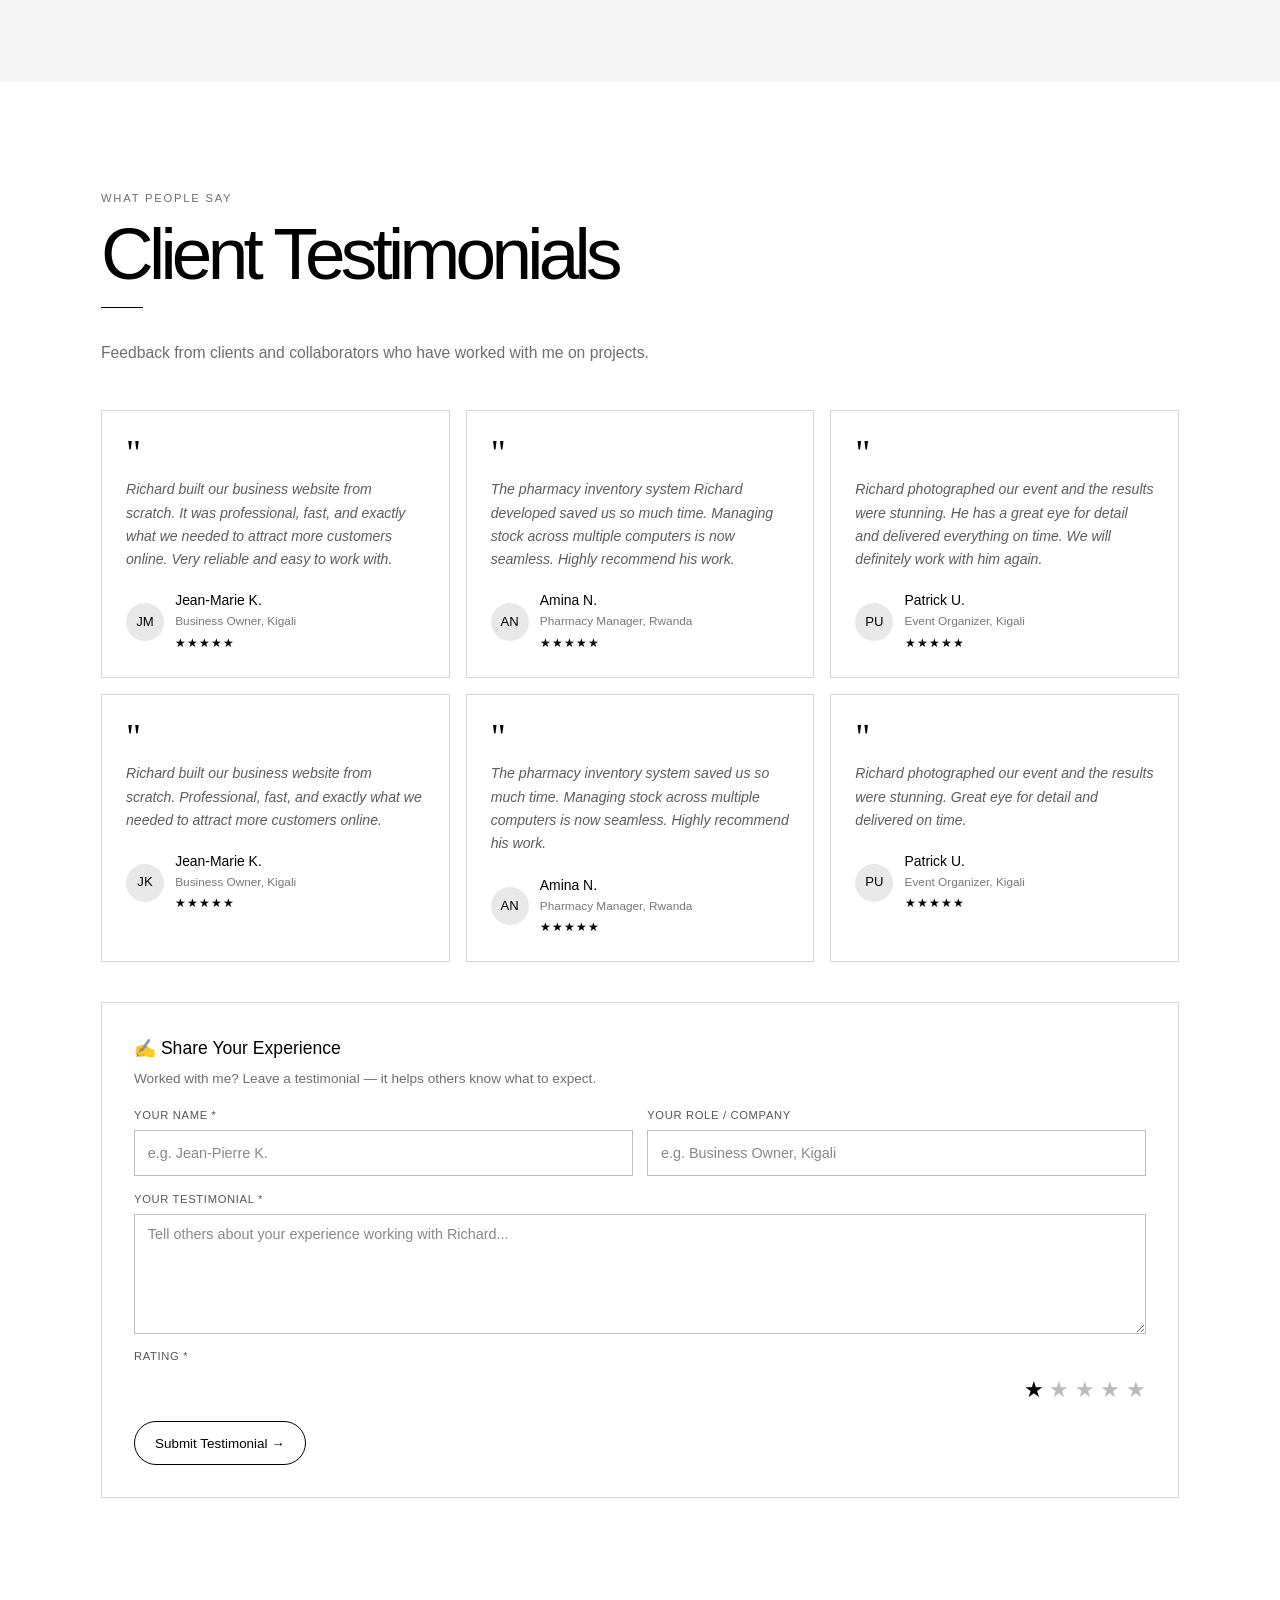
==== commit 466c82d4: "Redesign portfolio with monochrome editorial layout for owner review" ====
--- a/index.html
+++ b/index.html
@@ -28,15 +28,14 @@
   <meta property="og:description" content="Richard Manzi — Software Developer, AI Builder & Creative Technologist from Kigali, Rwanda. Building AI tools, web apps, and digital solutions. Currently studying Robotic Design." />
   <meta name="twitter:title" content="Richard Manzi | Software Developer & Creative Technologist — Kigali, Rwanda" />
   <meta name="twitter:description" content="Richard Manzi — Software Developer, AI Builder & Creative Technologist from Kigali, Rwanda. Available for hire." />
-  <meta property="og:image" content="https://richardmanzi.github.io/profile.webp" />
   <meta property="og:url" content="https://richardmanzi.github.io/" />
   <meta property="og:type" content="website" />
   <meta name="twitter:card" content="summary_large_image" />
-  <link rel="icon" href="data:image/svg+xml,<svg xmlns='http://www.w3.org/2000/svg' viewBox='0 0 100 100'><rect width='100' height='100' rx='16' fill='%2317212b'/><text y='.9em' font-size='52' x='50%' dominant-baseline='middle' text-anchor='middle' font-family='Arial' font-weight='900' fill='%236ab2f2'>RM</text></svg>" />
+  <link rel="icon" href="data:image/svg+xml,<svg xmlns='http://www.w3.org/2000/svg' viewBox='0 0 100 100'><rect width='100' height='100' fill='%23000000'/><text y='.9em' font-size='52' x='50%' dominant-baseline='middle' text-anchor='middle' font-family='Arial' font-weight='400' fill='%23ffffff'>RM</text></svg>" />
   <link rel="manifest" href="manifest.json" />
-  <meta name="theme-color" content="#17212b" />
+  <meta name="theme-color" content="#ffffff" />
   <meta name="apple-mobile-web-app-capable" content="yes" />
-  <meta name="apple-mobile-web-app-status-bar-style" content="black-translucent" />
+  <meta name="apple-mobile-web-app-status-bar-style" content="default" />
   <meta name="apple-mobile-web-app-title" content="Richard Manzi" />
   <meta property="og:image" content="https://richardmanzi.github.io/og-image.svg" />
   <meta property="og:image:width" content="1200" />
@@ -582,16 +581,15 @@
 }
 
 </style>
-  <link rel="stylesheet" href="glass.css?v=telegram-doodles-2026-10-16" />
+  <link rel="stylesheet" href="glass.css?v=editorial-2026-11-03" />
 </head>
 <body>
 
+<a class="skip-link" href="#main-content">Skip to content</a>
 <div id="progress-bar"></div>
 
 <!-- LOADER -->
-<div id="loader">
-  <div class="loader-logo">RM.</div>
-  <div class="loader-bar-bg"><div class="loader-bar-fill"></div></div>
+
 </div>
 
 <!-- STICKY HIRE BANNER -->
@@ -604,16 +602,10 @@
 <!-- NAV -->
 <nav>
   <a href="#hero" class="nav-logo">RM.</a>
-  <ul class="nav-links">
+  <ul class="nav-links" aria-label="Main sections">
     <li><a href="#about">About</a></li>
-    <li><a href="#why-me">Why Me</a></li>
+    <li><a href="#projects">Work</a></li>
     <li><a href="#services">Services</a></li>
-    <li><a href="#skills">Skills</a></li>
-    <li><a href="#projects">Projects</a></li>
-    <li><a href="#experience">Experience</a></li>
-    <li><a href="#education">Education</a></li>
-    <li><a href="#photography">Photography</a></li>
-    <li><a href="#testimonials">Testimonials</a></li>
     <li><a href="#contact">Contact</a></li>
   </ul>
   <div class="nav-right">
@@ -625,7 +617,7 @@
     <a href="https://www.linkedin.com/in/manzi-richard-768a50338" target="_blank" rel="noopener noreferrer" class="nav-social" title="LinkedIn" aria-label="LinkedIn"><svg viewBox="0 0 24 24" fill="currentColor" aria-hidden="true"><path d="M20.45 20.45h-3.56v-5.57c0-1.33-.02-3.04-1.85-3.04-1.85 0-2.14 1.45-2.14 2.94v5.67H9.34V9h3.42v1.56h.05c.48-.9 1.64-1.85 3.37-1.85 3.6 0 4.27 2.37 4.27 5.46zM5.34 7.43a2.06 2.06 0 1 1 0-4.12 2.06 2.06 0 0 1 0 4.12M7.12 20.45H3.56V9h3.56z"/></svg></a>
     <a href="https://wa.me/250782511514" target="_blank" rel="noopener noreferrer" class="nav-social" title="WhatsApp" aria-label="WhatsApp"><svg viewBox="0 0 24 24" fill="none" stroke="currentColor" stroke-width="1.7" stroke-linecap="round" stroke-linejoin="round" aria-hidden="true"><path d="M20.5 11.7a8.5 8.5 0 0 1-12.6 7.5L3 20.5l1.4-4.7a8.5 8.5 0 1 1 16.1-4.1Z"/><path d="M9 8.5c.3-.6.6-.6 1-.6h.5c.2 0 .4.1.5.4l.7 1.7c.1.3.1.5-.1.7l-.6.7c-.2.2-.2.4-.1.6a6.7 6.7 0 0 0 2.8 2.7c.3.1.5.1.7-.1l.8-.9c.2-.2.4-.3.7-.2l1.6.8c.3.1.4.3.4.5 0 .7-.4 1.4-1 1.8-.6.4-1.4.5-2.2.3-1.1-.3-2.5-.9-4-2.3-1.5-1.4-2.3-2.8-2.7-3.9-.3-.8-.2-1.6.2-2.2Z"/></svg></a>
     <span class="nav-avail-dot" title="Available for new projects"></span>
-    <a href="mailto:richardmanzi30@gmail.com?subject=Hiring%20Inquiry&body=Hi%20Richard," class="nav-cta" id="nav-hire-btn" onclick="fireConfetti()">Hire Me</a>
+    <a href="mailto:richardmanzi30@gmail.com?subject=Hiring%20Inquiry&body=Hi%20Richard," class="nav-cta" id="nav-hire-btn">Hire Me</a>
   </div>
 </nav>
 
@@ -648,6 +640,7 @@
   </a>
 </nav>
 
+<main id="main-content">
 <!-- HERO -->
 <section id="hero">
   <div class="hero-inner">
@@ -657,7 +650,7 @@
         <span class="first">Richard</span><br>
         <span class="last">Manzi</span>
       </h1>
-      <p class="hero-title"><span class="typed-text" id="typed"></span><span class="cursor"></span></p>
+      <p class="hero-title"><span class="typed-text" id="typed">Software Developer · AI Builder · Creative Technologist</span><span class="cursor" aria-hidden="true"></span></p>
       <p class="hero-desc">Self-driven developer and creative technologist from Kigali, Rwanda. I build modern digital solutions — AI-powered platforms, business software, automation systems, and visual content.</p>
       <div class="hero-actions">
         <a href="#projects" class="btn-primary">View My Work →</a>
@@ -670,7 +663,7 @@
         <div class="stat"><span class="stat-num counter" data-target="8">0</span><span class="stat-label">Projects</span></div>
         <div class="stat"><span class="stat-num counter" data-target="2">0</span><span class="stat-label">Years Exp.</span></div>
         <div class="stat"><span class="stat-num counter" data-target="4">0</span><span class="stat-label">Languages</span></div>
-        <div class="stat"><span class="stat-num counter" data-target="100">0</span><span class="stat-label">% Committed</span></div>
+        <div class="stat"><span class="stat-num counter" data-target="100">0</span><span class="stat-label">Committed</span></div>
       </div>
       <!-- SHARE BUTTONS -->
       <div class="hero-share" style="margin-top:1.5rem; display:flex; align-items:center; gap:0.7rem; flex-wrap:wrap;">
@@ -1311,7 +1304,7 @@
     <span class="section-tag">Book Me</span>
     <h2 class="section-title">My <span>Availability</span></h2>
     <div class="divider"></div>
-    <p class="section-sub">Check when I'm available for new projects. Green = available, yellow = partially booked, red = fully booked.</p>
+    <p class="section-sub">Each month is labeled available, partially booked, or fully booked.</p>
     <div style="max-width:700px; margin:0 auto;">
       <div id="avail-calendar" style="display:grid; grid-template-columns:repeat(4,1fr); gap:1rem; margin-bottom:2rem;"></div>
       <div style="display:flex; gap:1.5rem; justify-content:center; flex-wrap:wrap; margin-bottom:2rem;">
@@ -1326,6 +1319,8 @@
     </div>
   </div>
 </section>
+
+</main>
 
 <!-- FOOTER -->
 <footer>
@@ -1336,12 +1331,12 @@
       <p class="footer-text" style="margin-top:0.3rem; font-size:0.75rem;">© 2026 Richard Manzi. All rights reserved.</p>
     </div>
     <div class="footer-socials">
-      <a href="https://github.com/manzirichard" target="_blank" class="footer-social">🐙</a>
-      <a href="https://www.linkedin.com/in/manzi-richard-768a50338" target="_blank" class="footer-social" title="LinkedIn">in</a>
-      <a href="https://wa.me/250782511514" target="_blank" class="footer-social">💬</a>
-      <a href="mailto:richardmanzi30@gmail.com" class="footer-social">✉</a>
-      <a href="mycv_260314_131811.jpg" download="Richard_Manzi_CV.jpg" class="footer-social" title="Download CV">⬇</a>
-      <a href="portfolio-summary.pdf" download="Richard_Manzi_Portfolio.pdf" class="footer-social" title="Download Portfolio PDF">📄</a>
+      <a href="https://github.com/manzirichard" target="_blank" rel="noopener noreferrer" class="footer-social" aria-label="GitHub">🐙</a>
+      <a href="https://www.linkedin.com/in/manzi-richard-768a50338" target="_blank" rel="noopener noreferrer" class="footer-social" title="LinkedIn" aria-label="LinkedIn">in</a>
+      <a href="https://wa.me/250782511514" target="_blank" rel="noopener noreferrer" class="footer-social" aria-label="WhatsApp">💬</a>
+      <a href="mailto:richardmanzi30@gmail.com" class="footer-social" aria-label="Email Richard">✉</a>
+      <a href="mycv_260314_131811.jpg" download="Richard_Manzi_CV.jpg" class="footer-social" title="Download CV" aria-label="Download CV">⬇</a>
+      <a href="portfolio-summary.pdf" download="Richard_Manzi_Portfolio.pdf" class="footer-social" title="Download Portfolio PDF" aria-label="Download portfolio PDF">📄</a>
     </div>
   </div>
 </footer>
@@ -1355,12 +1350,7 @@
   </div>
 </div>
 
-<!-- VISITOR COUNTER -->
-<div id="visitor-badge" style="display:none; position:fixed; top:80px; right:1.2rem; background:var(--card); border:1px solid var(--border); border-radius:50px; padding:0.4rem 1rem; font-size:0.75rem; color:var(--muted); z-index:999; box-shadow:0 4px 20px rgba(0,0,0,0.3);">👁 <span id="visitor-count">...</span> views today</div>
-
-<!-- CUSTOM CURSOR -->
-<div id="cursor"></div>
-<div id="cursor-ring"></div>
+
 
 <!-- WHATSAPP FLOAT -->
 <a id="whatsapp-btn" href="https://wa.me/250782511514?text=Hi%20Richard%2C%20I%20found%20your%20portfolio%20and%20would%20like%20to%20work%20with%20you." target="_blank" rel="noopener noreferrer" aria-label="Chat with Richard on WhatsApp">
@@ -1369,10 +1359,8 @@
 </a>
 
 <!-- BACK TO TOP -->
-<button id="back-top" onclick="window.scrollTo({top:0,behavior:'smooth'})">↑</button>
-
-<!-- CONFETTI CANVAS -->
-<canvas id="confetti-canvas" style="position:fixed;top:0;left:0;width:100%;height:100%;pointer-events:none;z-index:99999;display:none;"></canvas>
+<button id="back-top" aria-label="Back to top" onclick="window.scrollTo({top:0,behavior:'smooth'})">↑</button>
+
 
 <script>
   // COOKIE CONSENT
@@ -1383,60 +1371,6 @@
   if (!localStorage.getItem('rm_cookies')) {
     setTimeout(() => { document.getElementById('cookie-banner').style.display = 'flex'; }, 3000);
   }
-
-  // VISITOR COUNTER (using a simple localStorage daily counter + display)
-  (function() {
-    const today = new Date().toDateString();
-    const stored = JSON.parse(localStorage.getItem('rm_visits') || '{"date":"","count":0}');
-    let count = stored.date === today ? stored.count + 1 : 1;
-    localStorage.setItem('rm_visits', JSON.stringify({ date: today, count }));
-    // Show a simulated global count (base + local)
-    const base = 47; // starting base visitors
-    const display = base + Math.floor(Math.random() * 12) + count;
-    setTimeout(() => {
-      document.getElementById('visitor-count').textContent = display;
-      document.getElementById('visitor-badge').style.display = 'block';
-    }, 4000);
-  })();
-
-  // CONFETTI
-  function fireConfetti() {
-    const canvas = document.getElementById('confetti-canvas');
-    canvas.style.display = 'block';
-    const ctx = canvas.getContext('2d');
-    canvas.width = window.innerWidth; canvas.height = window.innerHeight;
-    const pieces = Array.from({length:120}, () => ({
-      x: Math.random() * canvas.width, y: Math.random() * canvas.height - canvas.height,
-      r: Math.random() * 8 + 4, d: Math.random() * 120,
-      color: ['#C3D809','#fff','#222022','#f39c12','#27ae60'][Math.floor(Math.random()*5)],
-      tilt: Math.random() * 10 - 10, tiltAngle: 0, tiltAngleInc: Math.random() * 0.07 + 0.05
-    }));
-    let angle = 0, frame;
-    function draw() {
-      ctx.clearRect(0,0,canvas.width,canvas.height);
-      angle += 0.01;
-      pieces.forEach(p => {
-        p.tiltAngle += p.tiltAngleInc; p.y += (Math.cos(angle + p.d) + 3 + p.r / 2) * 0.8; p.x += Math.sin(angle) * 1.5; p.tilt = Math.sin(p.tiltAngle) * 15;
-        ctx.beginPath(); ctx.lineWidth = p.r; ctx.strokeStyle = p.color;
-        ctx.moveTo(p.x + p.tilt + p.r / 4, p.y); ctx.lineTo(p.x + p.tilt, p.y + p.tilt + p.r / 4);
-        ctx.stroke();
-      });
-      if (pieces.some(p => p.y < canvas.height + 20)) frame = requestAnimationFrame(draw);
-      else { canvas.style.display = 'none'; cancelAnimationFrame(frame); }
-    }
-    draw();
-    setTimeout(() => { canvas.style.display = 'none'; cancelAnimationFrame(frame); }, 4000);
-  }
-
-  // Also fire confetti on all Hire Me buttons
-  document.querySelectorAll('.nav-cta, .hire-banner-cta, .btn-primary').forEach(btn => {
-    if (btn.textContent.includes('Hire') || btn.href?.includes('mailto')) btn.addEventListener('click', fireConfetti);
-  });
-
-  // LOADER: hide as soon as the document is ready instead of adding a fixed wait.
-  const hideLoader = () => requestAnimationFrame(() => document.getElementById('loader').classList.add('hidden'));
-  if (document.readyState === 'loading') document.addEventListener('DOMContentLoaded', hideLoader, { once: true });
-  else hideLoader();
 
   // SCROLL PROGRESS + BACK TO TOP + ACTIVE NAV + HIRE BANNER
   let bannerShown = false;
@@ -1502,7 +1436,7 @@
     else { typedEl.textContent = cur.slice(0, --ci); if (ci === 0) { deleting = false; ti = (ti + 1) % titles.length; } }
     setTimeout(type, deleting ? 50 : 90);
   }
-  setTimeout(type, 2000);
+  if (!matchMedia('(prefers-reduced-motion: reduce)').matches) setTimeout(type, 2000);
 
   // COUNTERS
   function animateCounter(el) {
@@ -1653,18 +1587,6 @@
     const badgeEl = document.querySelector('.hero-badge');
     if (badgeEl) badgeEl.textContent = t.badge;
   }
-
-  // CUSTOM CURSOR
-  const cursor = document.getElementById('cursor');
-  const ring = document.getElementById('cursor-ring');
-  let mx = -100, my = -100, rx = -100, ry = -100;
-  document.addEventListener('mousemove', e => { mx = e.clientX; my = e.clientY; cursor.style.left = mx + 'px'; cursor.style.top = my + 'px'; });
-  function animRing() { rx += (mx - rx) * 0.12; ry += (my - ry) * 0.12; ring.style.left = rx + 'px'; ring.style.top = ry + 'px'; requestAnimationFrame(animRing); }
-  animRing();
-  document.querySelectorAll('a, button, .project-card, .service-card, .blog-card, .testimonial-card, input, textarea').forEach(el => {
-    el.addEventListener('mouseenter', () => document.body.classList.add('cursor-hover'));
-    el.addEventListener('mouseleave', () => document.body.classList.remove('cursor-hover'));
-  });
 
   // Inject fadeSlideIn keyframe
   const style = document.createElement('style');
--- a/glass.css
+++ b/glass.css
@@ -1,1054 +1,706 @@
-/* Richard Manzi portfolio — warm, light glass theme */
+/* Richard Manzi portfolio — monochrome editorial system with a single liquid-light hero */
 :root {
-  --lime: #61752e;
-  --lime2: #74863c;
-  --lime3: #536426;
-  --dark: #282a24;
-  --dark2: #f7f6f1;
-  --dark3: #eeede7;
-  --card: rgba(255, 255, 255, 0.78);
-  --border: rgba(48, 49, 39, 0.12);
-  --text: #282a24;
-  --muted: #63665d;
-  --shadow: rgba(42, 40, 31, 0.10);
-  --nav-bg: rgba(250, 249, 246, 0.82);
+  --color-obsidian: #000;
+  --color-paper: #fff;
+  --color-inkstone: #181818;
+  --color-felt-gray: #6d6d6d;
+  --color-ash-mist: #9a9a9a;
+  --color-pewter: #808080;
+  --color-slate-pill: #636363;
+  --color-border: #d8d8d8;
+  --color-soft-paper: #f5f5f5;
+  --font-roobert: Inter, "Helvetica Neue", Arial, sans-serif;
+  --font-system-ui: system-ui, -apple-system, BlinkMacSystemFont, "Segoe UI", sans-serif;
+  --page-max-width: 1078px;
+  --section-gap: 46px;
+  --radius-pill: 75px;
+  --motion-glide: cubic-bezier(.19, 1, .22, 1);
+
+  /* Legacy tokens retained for existing inline styles and small page widgets. */
+  --lime: #000;
+  --lime2: #333;
+  --lime3: #666;
+  --dark: #000;
+  --dark2: #fff;
+  --dark3: #f5f5f5;
+  --card: #fff;
+  --border: #d8d8d8;
+  --text: #000;
+  --muted: #6d6d6d;
+  --shadow: transparent;
+  --nav-bg: rgba(255,255,255,.97);
   color-scheme: light;
 }
 
-*,
-*::before,
-*::after { box-sizing: border-box; }
-
-html {
-  scroll-behavior: smooth;
-  scroll-padding-top: 6rem;
-  background: var(--dark2);
-}
-
+*, *::before, *::after { box-sizing: border-box; }
+html { scroll-behavior: smooth; scroll-padding-top: 5.5rem; background: var(--color-paper); }
 body {
   min-width: 320px;
-  background-color: var(--dark2);
-  background-image:
-    radial-gradient(ellipse at 8% 6%, rgba(214, 220, 185, 0.34), transparent 34rem),
-    radial-gradient(ellipse at 92% 24%, rgba(241, 224, 197, 0.30), transparent 32rem);
-  color: var(--text);
-  font-family: -apple-system, BlinkMacSystemFont, "Segoe UI", Inter, sans-serif;
+  margin: 0;
+  overflow-x: clip;
+  background: var(--color-paper) !important;
+  background-image: none !important;
+  color: var(--color-obsidian);
+  font-family: var(--font-roobert);
   font-size: 16px;
-  line-height: 1.65;
-  overflow-x: clip;
+  line-height: 1.58;
   -webkit-font-smoothing: antialiased;
   text-rendering: optimizeLegibility;
 }
-
-body, button, input, select, textarea { font-family: -apple-system, BlinkMacSystemFont, "Segoe UI", Inter, sans-serif; }
+body, button, input, select, textarea { font-family: var(--font-roobert); }
 button, input, select, textarea { font-size: inherit; }
 img { max-width: 100%; }
-
-* { cursor: auto !important; }
-a, button, [role="button"], label, input[type="checkbox"], input[type="radio"] { cursor: pointer !important; }
-input:not([type="checkbox"]):not([type="radio"]), textarea { cursor: text !important; }
-
-::selection { background: #dce4c1; color: #25271f; }
-::-webkit-scrollbar { width: 8px; }
-::-webkit-scrollbar-track { background: #efeee8; }
-::-webkit-scrollbar-thumb { background: #9ba977; border: 2px solid #efeee8; border-radius: 999px; }
-
-:focus-visible {
-  outline: 3px solid #6c8136 !important;
-  outline-offset: 3px;
-}
-
-#progress-bar {
-  height: 3px;
-  background: linear-gradient(90deg, #71843b, #b8c77d);
-  box-shadow: 0 1px 8px rgba(94, 116, 44, 0.25);
-}
-
-#loader {
-  background: rgba(247, 246, 241, 0.97);
-  color: var(--text);
-}
-.loader-logo { color: var(--lime); }
-.loader-bar-bg { background: #e2e2d9; }
-.loader-bar-fill { background: var(--lime); }
-
-/* Floating top navigation */
-body > nav {
-  top: max(10px, env(safe-area-inset-top));
-  left: clamp(12px, 3.4vw, 52px);
-  right: clamp(12px, 3.4vw, 52px);
-  width: auto;
-  min-height: 62px;
-  padding: 0.62rem clamp(0.8rem, 1.7vw, 1.5rem);
-  border: 1px solid rgba(255, 255, 255, 0.76);
-  border-radius: 999px;
-  background: var(--nav-bg);
-  box-shadow: 0 12px 38px rgba(47, 45, 36, 0.09), inset 0 1px 0 rgba(255, 255, 255, 0.88);
-  backdrop-filter: blur(18px) saturate(145%);
-  -webkit-backdrop-filter: blur(18px) saturate(145%);
-}
-
-.nav-logo, .drawer-logo, .footer-name { color: var(--lime); }
-.nav-logo { font-size: 1.25rem; letter-spacing: -0.07em; }
-.nav-links { gap: 0.1rem; }
-.nav-links li a {
-  padding: 0.5rem 0.7rem;
-  border-radius: 999px;
-  color: #5f625a;
-  font-size: 0.78rem;
-  transition: color 0.2s ease, background 0.2s ease;
-}
-.nav-links li a:hover, .nav-links li a.active { color: #4d6126; background: rgba(111, 132, 56, 0.10); }
-.nav-right { gap: 0.55rem; }
-.nav-social, .drawer-social-link, .footer-social {
-  background: rgba(255, 255, 255, 0.76);
-  border: 1px solid var(--border);
-  border-radius: 50%;
-  color: var(--text);
-}
-.nav-social { width: 34px; height: 34px; }
-.nav-social[title="LinkedIn"] { color: #fff !important; background: #176da0; border-color: #176da0; }
-.nav-cta, .drawer-cta, .hire-banner-btn {
-  background: var(--lime);
-  color: #fff;
-  border-radius: 999px;
-  box-shadow: 0 5px 14px rgba(74, 91, 34, 0.16);
-}
-.nav-cta { padding: 0.55rem 1.05rem; font-size: 0.82rem; }
-.nav-cta:hover, .drawer-cta:hover, .hire-banner-btn:hover { background: var(--lime3); color: #fff; }
-.lang-switcher { background: rgba(255, 255, 255, 0.66); border-color: var(--border); border-radius: 999px; }
-.lang-btn { border-radius: 999px; }
-.lang-btn.active { background: #e8edd8; color: #43551f; }
-.nav-avail-dot { background: #42845e; }
-.hamburger span { background: var(--text); }
-
-/* Hero */
-#hero {
-  min-height: min(100vh, 920px);
-  min-height: min(100svh, 920px);
-  padding: clamp(7.7rem, 13vh, 10rem) 5% 4.7rem;
-  background:
-    radial-gradient(ellipse at 83% 20%, rgba(222, 226, 202, 0.58), transparent 32rem),
-    radial-gradient(ellipse at 15% 88%, rgba(244, 224, 205, 0.40), transparent 28rem),
-    linear-gradient(145deg, #faf9f5 0%, #f2f1eb 100%);
-}
-#hero::before { top: -15rem; right: -12rem; width: 38rem; height: 38rem; background: radial-gradient(circle, rgba(186, 199, 143, 0.24), transparent 70%); }
-#hero::after { bottom: -13rem; left: -9rem; width: 30rem; height: 30rem; background: radial-gradient(circle, rgba(226, 195, 163, 0.22), transparent 70%); }
-.hero-inner { max-width: 1160px; gap: clamp(2.5rem, 7vw, 6.8rem); }
-.hero-text { flex: 1 1 610px; max-width: 690px; }
-.hero-badge, .countdown-badge {
-  background: rgba(255,255,255,.72);
-  border: 1px solid rgba(97,117,46,.19);
-  color: #4e6427;
-  box-shadow: 0 5px 18px rgba(54,54,42,.045);
-}
-.hero-badge::before { color: #48845c; }
-.hero-name {
-  color: var(--text);
-  font-family: -apple-system, BlinkMacSystemFont, "Segoe UI", Inter, sans-serif;
-  font-size: clamp(3.45rem, 7.4vw, 6.15rem);
-  font-weight: 800;
-  letter-spacing: -0.075em;
-  line-height: .98;
-}
-.hero-name .first { color: #292b25; }
-.hero-name .last { color: var(--lime); }
-.hero-title { color: #55584f; font-size: clamp(1rem, 2vw, 1.2rem); }
-.hero-title .typed-text { color: #4f6428; }
-.hero-title .cursor { background: var(--lime); }
-.hero-desc { max-width: 560px; color: #5c5f56; font-size: 1.02rem; line-height: 1.8; }
-.hero-actions { gap: 0.7rem; }
-.btn-primary, .service-cta, .form-btn, .t-form-btn {
-  background: var(--lime);
-  color: #fff;
-  border-radius: 999px;
-  box-shadow: 0 7px 18px rgba(77, 95, 36, 0.15);
-}
-.btn-primary:hover, .service-cta:hover, .form-btn:hover, .t-form-btn:hover { background: var(--lime3); color: #fff; box-shadow: 0 10px 24px rgba(77, 95, 36, 0.2); }
-.btn-secondary, .btn-download {
-  color: #34372f;
-  border: 1px solid rgba(48,49,39,.16);
-  border-radius: 999px;
-  background: rgba(255,255,255,.46);
-}
-.btn-secondary:hover, .btn-download:hover { border-color: rgba(97,117,46,.45); color: #4c6225; background: rgba(255,255,255,.78); }
-.btn-download { color: #4d6327; border-color: rgba(97,117,46,.26); }
-.hero-photo { flex: 0 0 auto; }
-.hero-photo-wrap {
-  width: clamp(270px, 29vw, 370px);
-  height: clamp(330px, 37vw, 440px);
-  border: 8px solid rgba(255,255,255,.78);
-  border-radius: 38px;
-  background: #ebe8dc;
-  box-shadow: 0 26px 65px rgba(56, 51, 40, 0.15), 0 0 0 1px rgba(90,93,69,.08);
-}
-.hero-photo-wrap img { object-position: center 15%; }
-.hero-stats { display: grid; grid-template-columns: repeat(4, minmax(75px,1fr)); gap: 0.7rem; max-width: 565px; margin-top: 2rem; }
-.stat { padding: 0.8rem 0.45rem; border: 1px solid rgba(48,49,39,.08); border-radius: 18px; background: rgba(255,255,255,.48); }
-.stat-num { color: var(--lime); font-size: 1.75rem; letter-spacing: -.05em; }
-.stat-label { color: #66685f; font-size: 0.65rem; letter-spacing: .08em; }
-#hero .hero-actions a, #hero .hero-actions button { min-height: 46px; }
-#hero .hero-actions #pwa-install-btn { color: var(--lime) !important; background: rgba(255,255,255,.76) !important; border-color: var(--border) !important; border-radius: 999px !important; }
-#hero > .hero-inner .hero-text > div[style*="Share:"] a,
-#hero > .hero-inner .hero-text > div[style*="Share:"] button { border-radius: 999px !important; }
-
-/* Soft alternating section canvases */
-#why-me { background: linear-gradient(130deg, #e8edd9, #f3f0e5 78%); color: var(--text); }
-#about, #skills, #experience, #photography, #blog, #languages, #pricing { background-color: #f0efe9; }
-#services, #projects, #education, #testimonials, #contact, #availability { background-color: #f8f7f2; }
-section { padding: clamp(4.3rem, 7vw, 6.5rem) 5%; scroll-margin-top: 5.4rem; }
-.section-inner, .why-inner { max-width: 1160px; }
-.section-tag { color: #52692b; letter-spacing: .19em; }
-.section-title, .why-title { color: var(--text); font-family: -apple-system, BlinkMacSystemFont, "Segoe UI", Inter, sans-serif; letter-spacing: -.055em; }
-.section-title span { color: var(--lime); }
-.section-sub, .why-sub { color: var(--muted); }
-.divider { width: 48px; height: 4px; background: linear-gradient(90deg, var(--lime), #b8c77d); }
-#why-me .why-sub { opacity: 1; }
-.why-grid { gap: 1rem; }
-.why-card {
-  background: rgba(255,255,255,.50);
-  border: 1px solid rgba(255,255,255,.76);
-  border-radius: 22px;
-  box-shadow: 0 8px 24px rgba(48,48,36,.045);
-}
-.why-card-title { color: #292b25; }
-.why-card-text { color: #5e6058; opacity: 1; }
-.why-icon { font-size: 1.75rem; }
-
-/* Translucent panels — blur is limited to interactive/content surfaces. */
-.about-card, .service-card, .skill-category, .project-card, .edu-card,
-.testimonial-card, .testimonial-form-wrap, .lang-card, .contact-item,
-.countdown-card, .pricing-grid-wrap > div {
-  background: rgba(255,255,255,.73);
-  border: 1px solid rgba(255,255,255,.9);
-  border-radius: 22px;
-  box-shadow: 0 12px 32px rgba(48,47,37,.055), inset 0 1px 0 rgba(255,255,255,.78);
-}
-@supports ((backdrop-filter: blur(1px)) or (-webkit-backdrop-filter: blur(1px))) {
-  .about-card, .service-card, .project-card, .testimonial-card, .contact-item, .testimonial-form-wrap {
-    backdrop-filter: blur(9px) saturate(125%);
-    -webkit-backdrop-filter: blur(9px) saturate(125%);
-  }
-}
-.about-text p { color: #5d6057; }
-.about-info-icon, .contact-icon, .project-icon, .skill-cat-icon {
-  background: #edf0e3;
-  border-color: rgba(97,117,46,.16);
-}
-.about-info-label, .contact-label { color: #6b6e64; }
-.about-info-value, .contact-value { color: #2d3028; }
-.about-card-title, .service-name, .skill-cat-title, .project-title, .edu-degree, .testimonial-name, .lang-name, .countdown-title { color: #292b25; }
-.about-card-text, .service-desc, .skill-bar-name, .project-desc, .timeline-company, .timeline-desc,
-.testimonial-text, .testimonial-form-sub, .lang-level, .blog-card-excerpt, .countdown-subtitle { color: #61645b; }
-.about-card:hover, .service-card:hover, .skill-category:hover, .project-card:hover,
-.edu-card:hover, .testimonial-card:hover, .lang-card:hover, .contact-item:hover {
-  border-color: rgba(97,117,46,.24);
-  box-shadow: 0 18px 42px rgba(48,47,37,.09);
-}
-.service-card::before { background: linear-gradient(90deg,#667b32,#b4c47b); height: 4px; }
-.service-card.featured { border-color: rgba(97,117,46,.25); }
-.service-badge, .blog-tag { background: #e8edd9; color: #4d6229; border-radius: 999px; }
-.service-icon { font-size: 2.2rem; }
-.service-feature { color: #5d6057; }
-.service-feature::before { color: var(--lime); }
-.service-cta { padding: .7rem 1.2rem; }
-.skill-cat-icon { border-radius: 10px; }
-.skill-bar-pct { color: #53682c; }
-.skill-bar-bg { height: 6px; background: #e0e1d8; }
-.skill-bar-fill { background: linear-gradient(90deg,#63772f,#a5b66c); }
-.skill-tag { background: #edf0e3; border-color: rgba(97,117,46,.15); color: #4c6128; border-radius: 999px; }
-.projects-grid { grid-template-columns: repeat(auto-fill, minmax(min(100%, 300px), 1fr)); gap: 1.2rem; }
-
-.project-directory { position: static; inset: auto; z-index: auto; width: auto; height: auto; overflow: visible; display: grid; align-items: stretch; justify-content: normal; gap: .7rem; margin: 1.35rem 0 1.5rem; padding: 0; border: 0; border-radius: 0; background: none; box-shadow: none; backdrop-filter: none; -webkit-backdrop-filter: none; }
-.project-directory-block { padding: .9rem; border: 1px solid rgba(97,117,46,.14); border-radius: 18px; background: rgba(255,255,255,.58); }
-.project-directory-learning { border-color: rgba(97,117,46,.24); background: linear-gradient(120deg, rgba(232,237,217,.88), rgba(255,255,255,.78)); box-shadow: 0 10px 28px rgba(55,58,43,.06); }
-.project-directory-heading { display: flex; flex-wrap: wrap; align-items: baseline; gap: .2rem .7rem; margin: 0 0 .65rem; }
-.project-directory-kicker { color: #4d6229; font-size: .74rem; font-weight: 750; letter-spacing: .07em; line-height: 1.4; text-transform: uppercase; }
-.project-directory-note { color: #64675d; font-size: .78rem; line-height: 1.4; }
-.project-directory-links { display: grid; grid-template-columns: repeat(auto-fit, minmax(min(100%, 220px), 1fr)); gap: .55rem; }
-.project-directory-link { display: flex; align-items: center; justify-content: space-between; gap: .7rem; min-width: 0; min-height: 48px; padding: .6rem .78rem; border: 1px solid rgba(97,117,46,.14); border-radius: 13px; background: rgba(255,255,255,.78); color: #42483a; font-size: .84rem; font-weight: 650; line-height: 1.3; text-decoration: none; transition: background .2s ease, border-color .2s ease, transform .2s ease, box-shadow .2s ease; }
-.project-directory-link strong { display: inline-flex; flex: 0 0 auto; align-items: center; justify-content: center; min-height: 1.55rem; padding: .12rem .5rem; border-radius: 999px; background: #edf0e3; color: #4d6229; font-size: .7rem; white-space: nowrap; }
-.project-directory-link:hover, .project-directory-link:focus-visible { border-color: rgba(97,117,46,.4); background: #f3f5eb; box-shadow: 0 5px 15px rgba(55,58,43,.07); transform: translateY(-1px); }
-.project-directory-community { border-color: rgba(97,117,46,.25); background: rgba(255,255,255,.88); }
-.project-directory-community strong { background: #e3ebd0; }
-.project-group { margin: 2.4rem 0 0; scroll-margin-top: 6rem; }
-.project-group-heading { display: flex; align-items: flex-end; justify-content: space-between; gap: 1rem; margin: 0 0 1.1rem; }
-.project-group-kicker { display: block; margin-bottom: .3rem; color: #64733e; font-size: .72rem; font-weight: 700; letter-spacing: .08em; line-height: 1.4; text-transform: uppercase; }
-.project-group-title { margin: 0; color: var(--text); font-size: clamp(1.35rem, 3vw, 1.8rem); line-height: 1.18; }
-.project-group-description { max-width: 680px; margin: .48rem 0 0; color: var(--muted); font-size: .91rem; line-height: 1.55; }
-.project-group-count { flex: 0 0 auto; padding: .42rem .68rem; border: 1px solid rgba(97,117,46,.15); border-radius: 999px; background: rgba(255,255,255,.6); color: #586439; font-size: .76rem; font-weight: 650; }
-.project-community-group { margin-top: 2.7rem; padding: clamp(1rem, 2.5vw, 1.5rem); border: 1px solid rgba(97,117,46,.12); border-radius: 26px; background: linear-gradient(135deg, rgba(238,241,229,.78), rgba(255,255,255,.68)); }
-.project-community-group .project-group-heading { margin-bottom: 1rem; }
-.project-community-group .community-source-note { margin: 0 0 1rem; }
-.project-community-group .community-grid { grid-template-columns: repeat(auto-fit, minmax(min(100%, 400px), 1fr)); }
-.project-directory + .project-community-group { margin-top: 1rem; }
-.project-community-group + .project-community-group { margin-top: 1.35rem; }
-.project-portfolio-heading { margin: 2.5rem 0 0; padding-top: 1.5rem; border-top: 1px solid rgba(97,117,46,.16); }
-.project-portfolio-heading h3 { margin: 0; color: var(--text); font-size: clamp(1.4rem, 3vw, 1.8rem); line-height: 1.2; }
-.project-portfolio-heading p { margin: .38rem 0 0; color: var(--muted); font-size: .9rem; }
-.project-portfolio-heading + .project-group { margin-top: 1.15rem; }
-@media (max-width: 600px) {
-  .project-directory { gap: .55rem; margin: 1rem 0 1.1rem; }
-  .project-directory-block { padding: .75rem; border-radius: 16px; }
-  .project-directory-heading { gap: .15rem .45rem; margin-bottom: .55rem; }
-  .project-directory-kicker { font-size: .69rem; }
-  .project-directory-note { font-size: .73rem; }
-  .project-directory-links { grid-template-columns: repeat(auto-fit, minmax(min(100%, 210px), 1fr)); gap: .45rem; }
-  .project-directory-link { min-height: 46px; gap: .35rem; padding: .55rem .65rem; font-size: .78rem; }
-  .project-group { margin-top: 2rem; scroll-margin-top: 4.8rem; }
-  .project-group-heading { align-items: flex-start; }
-  .project-group-count { margin-top: .1rem; }
-  .project-community-group { padding: 1rem; border-radius: 20px; }
-  .project-directory + .project-community-group { margin-top: .7rem; }
-  .project-community-group + .project-community-group { margin-top: 1rem; }
-  .project-portfolio-heading { margin-top: 2rem; padding-top: 1.2rem; }
-}
-
-.project-card { padding: 1.55rem; cursor: pointer !important; }
-.project-card::before { background: linear-gradient(90deg,#657a31,#b2c37b); }
-.project-img { border-radius: 16px; }
-.project-img-placeholder { background: linear-gradient(135deg,#e9eadf,#f7f3e9); color: #667832; }
-.project-tag { background: rgba(246,246,240,.9); border-color: rgba(48,49,39,.1); color: #62655c; border-radius: 999px; }
-.project-more, .blog-read-more { color: #51672a; }
-.community-section { background: linear-gradient(135deg, #eef1e5 0%, #f8f7f2 72%); }
-.community-jump { display: flex; flex-wrap: wrap; align-items: center; gap: .8rem; margin: 1.4rem 0 .1rem; padding: 1rem 1.1rem; border: 1px solid rgba(97,117,46,.13); border-radius: 18px; background: rgba(255,255,255,.48); }
-.community-jump p { margin: 0; color: var(--muted); font-size: .9rem; }
-.community-jump a { text-decoration: none; }
-.community-source-note { margin: .85rem 0 1.7rem; color: var(--muted); font-size: .88rem; line-height: 1.55; }
-.community-source-note a, .community-credit a { color: #4d6229; text-underline-offset: .16em; }
-.community-grid { align-items: stretch; grid-template-columns: repeat(auto-fit, minmax(min(100%, 400px), 1fr)); }
-.community-card { display: flex; flex-direction: column; cursor: default !important; }
-.community-card .project-title { margin: 0 0 .65rem; font-size: 1.08rem; line-height: 1.35; }
-.community-card .project-title a { color: inherit; text-decoration: none; text-underline-offset: .16em; }
-.community-card .project-title a:hover, .community-card .project-title a:focus-visible { text-decoration: underline; }
-.community-badge { align-self: flex-start; margin: 0 0 .95rem; padding: .43rem .7rem; border: 1px solid rgba(97,117,46,.18); border-radius: 999px; background: #eaf0d9; color: #4f632b; font-size: .68rem; line-height: 1.4; letter-spacing: .025em; }
-.community-figure { margin: 0 0 1.05rem; }
-.community-figure > a { display: block; overflow: hidden; border-radius: 16px; }
-.community-image { display: block; width: 100%; max-width: 100%; height: auto; aspect-ratio: 16 / 9; object-fit: contain; border-radius: 16px; background: #141511; }
-.community-figure figcaption { margin-top: .52rem; color: #6a6d64; font-size: .73rem; line-height: 1.45; }
-.community-figure figcaption a { color: #4d6229; text-underline-offset: .15em; }
-.community-detail { margin: .2rem 0 .7rem; color: #5d6057; font-size: .86rem; line-height: 1.55; }
-.community-detail strong, .community-credit strong { color: #34372f; }
-.community-resources { margin-top: .15rem; padding: .72rem .82rem; border: 1px solid rgba(97,117,46,.15); border-radius: 14px; background: rgba(249,249,242,.72); }
-.community-resources summary { color: #4f622b; cursor: pointer; font-size: .9rem; font-weight: 650; }
-.community-links { display: flex; flex-wrap: wrap; gap: .45rem; margin-top: .72rem; }
-.community-links a { display: inline-flex; align-items: center; min-height: 38px; padding: .43rem .65rem; border: 1px solid rgba(97,117,46,.16); border-radius: 999px; background: rgba(255,255,255,.78); color: #4d6128; font-size: .77rem; line-height: 1.35; text-decoration: none; overflow-wrap: anywhere; }
-.community-links a:hover, .community-links a:focus-visible { border-color: rgba(97,117,46,.38); background: #eef1e4; }
-.community-credit { margin: .8rem 0 0; color: #61645b; font-size: .79rem; line-height: 1.5; overflow-wrap: anywhere; }
-@media (max-width: 600px) {
-  .community-jump { align-items: flex-start; flex-direction: column; }
-  .community-card { padding: 1.2rem; }
-  .community-badge { border-radius: 12px; }
-  .community-links a { min-height: 42px; }
-}
-
-/* Timeline, learning, testimonials, forms */
-.timeline::before { background: linear-gradient(to bottom, #8ea057, rgba(142,160,87,.12)); }
-.timeline-dot { background: var(--lime); border-color: #f0efe9; box-shadow: 0 0 0 5px rgba(97,117,46,.12); }
-.timeline-date, .edu-school, .testimonial-stars, .lang-stars { color: #53682a; }
-.edu-card { border-radius: 20px; }
-.testimonial-avatar { background: #e5ead5; color: #425322; }
-.testimonial-form-wrap { border-color: rgba(97,117,46,.2); }
-.testimonial-form-title { color: var(--text); }
-.t-form-input, .t-form-textarea, .t-form-select,
-.form-input, .form-textarea {
-  background: rgba(255,255,255,.78);
-  border: 1px solid rgba(48,49,39,.14);
-  color: var(--text);
-  border-radius: 14px;
-}
-.t-form-input:focus, .t-form-textarea:focus, .t-form-select:focus,
-.form-input:focus, .form-textarea:focus { border-color: #718640; box-shadow: 0 0 0 4px rgba(97,117,46,.10); }
-.t-form-select option { background: #fff; color: var(--text); }
-.t-form-label, .form-label { color: #55594f; }
-.t-form-stars label { color: #c6c7bd; }
-.t-form-stars input:checked ~ label, .t-form-stars label:hover, .t-form-stars label:hover ~ label { color: #75883d; }
-.t-form-btn, .form-btn { border: 0; padding: .9rem 1.1rem; }
-#contact .contact-grid { gap: clamp(2rem,5vw,4.5rem); }
-.contact-item { border-radius: 18px; }
-.contact-item:hover { transform: translateY(-2px); }
-
-/* Blog cards and dialogs */
-.blog-card {
-  overflow: hidden;
-  background: rgba(255,255,255,.76);
-  border: 1px solid rgba(255,255,255,.9);
-  border-radius: 22px;
-  box-shadow: 0 12px 32px rgba(48,47,37,.055);
-}
-.blog-card-header { background: linear-gradient(135deg,#e9ecdf,#f4eee3); }
-.blog-card-header::before { background: rgba(111,132,56,.10); }
-.blog-card-title { color: #292b25; }
-.blog-card:hover { border-color: rgba(97,117,46,.25); box-shadow: 0 18px 42px rgba(48,47,37,.09); }
-.blog-modal-content { color: #5d6057; }
-.blog-modal-content h3, .modal-features-title { color: #52672b; }
-.modal-overlay { background: rgba(37,38,32,.45); backdrop-filter: blur(6px); -webkit-backdrop-filter: blur(6px); }
-.modal-box {
-  background: rgba(251,250,247,.97);
-  border: 1px solid rgba(255,255,255,.92);
-  border-radius: 28px;
-  box-shadow: 0 26px 80px rgba(31,32,26,.22);
-}
-.modal-title { color: var(--text); }
-.modal-desc, .modal-feature { color: #5d6057; }
-.modal-close { background: #f0efe9; border-color: var(--border); color: #55584f; border-radius: 50%; }
-.modal-close:hover { border-color: rgba(97,117,46,.35); color: var(--lime); }
-.modal-feature::before { color: var(--lime); }
-
-/* Pricing, calendar, and countdown */
-.price-option { border-color: rgba(48,49,39,.09); }
-.price-label { color: #62655c; }
-.price-option:has(input:checked) .price-label { color: #292b25; }
-.price-option input[type=checkbox] { accent-color: var(--lime); }
-.price-amt { color: #52672a; }
-.price-item-row { color: #62655c; border-color: rgba(48,49,39,.08); }
-#price-total { color: var(--lime) !important; }
-#avail-calendar > div {
-  background: rgba(255,255,255,.78) !important;
-  border-color: rgba(48,49,39,.11) !important;
-  border-radius: 16px !important;
-  box-shadow: 0 8px 22px rgba(48,47,37,.05);
-}
-.countdown-card {
-  background: linear-gradient(135deg,rgba(255,255,255,.86),rgba(238,240,226,.82));
-  border-color: rgba(97,117,46,.18);
-}
-.countdown-card::before { animation: none; background: radial-gradient(circle at 80% 12%,rgba(97,117,46,.08),transparent 42%); }
-.countdown-unit { background: rgba(255,255,255,.72); border-color: rgba(48,49,39,.10); border-radius: 16px; }
-.countdown-unit:hover { border-color: rgba(97,117,46,.3); }
-.countdown-number { color: var(--lime); }
-.countdown-label, .countdown-progress-label { color: #65685e; }
-.countdown-progress-bar { background: #e0e1d8; }
-.countdown-progress-fill { background: linear-gradient(90deg,#697e34,#a5b66c); }
-
-/* Sticky actions and footer */
-#hire-banner {
-  bottom: max(0px, env(safe-area-inset-bottom));
-  padding: .8rem max(4%, env(safe-area-inset-right)) .8rem max(4%, env(safe-area-inset-left));
-  background: rgba(250,249,246,.90);
-  color: var(--text);
-  border-top: 1px solid rgba(48,49,39,.10);
-  box-shadow: 0 -10px 28px rgba(42,40,31,.06);
-  backdrop-filter: blur(16px) saturate(140%);
-  -webkit-backdrop-filter: blur(16px) saturate(140%);
-}
-.hire-banner-text { color: #34372f; }
-.hire-banner-text span { color: #65685f; opacity: 1; }
-.hire-banner-btn { padding: .55rem 1rem; }
-.hire-banner-close { color: #5c5f56; }
-footer { background: rgba(238,237,231,.82); border-top: 1px solid rgba(48,49,39,.10); }
-.footer-text { color: #63665d; }
-.footer-social { color: var(--text); }
-#whatsapp-btn {
-  bottom: max(5rem, calc(4.5rem + env(safe-area-inset-bottom)));
-  right: max(1.25rem, env(safe-area-inset-right));
-  box-shadow: 0 9px 25px rgba(37,211,102,.25), 0 0 0 5px rgba(255,255,255,.58);
-}
-#back-top {
-  bottom: max(1.25rem, calc(1rem + env(safe-area-inset-bottom)));
-  right: max(1.3rem, env(safe-area-inset-right));
-  background: rgba(255,255,255,.86);
-  color: #435323;
-  border: 1px solid rgba(97,117,46,.18);
-  border-radius: 50%;
-  box-shadow: 0 8px 24px rgba(43,43,34,.11);
-}
-#back-top:hover { background: #e9eddc; color: #435323; }
-#cookie-banner {
-  background: rgba(250,249,246,.96) !important;
-  border-top: 1px solid rgba(48,49,39,.12) !important;
-  box-shadow: 0 -12px 32px rgba(42,40,31,.10);
-  backdrop-filter: blur(18px);
-  -webkit-backdrop-filter: blur(18px);
-  padding-bottom: max(1rem, env(safe-area-inset-bottom)) !important;
-}
-#cookie-banner p { color: #5c5f56 !important; }
-#cookie-banner a { color: #4f6428 !important; }
-#visitor-badge { background: rgba(250,249,246,.9) !important; border-color: var(--border) !important; color: #62655c !important; backdrop-filter: blur(12px); }
-#cursor, #cursor-ring { display: none !important; }
-
-/* Offline fallback uses the same stylesheet when available from the app-shell cache. */
-body > main {
-  width: min(100%, 42rem);
-  padding: clamp(1.6rem, 6vw, 3.2rem);
-  border: 1px solid rgba(255,255,255,.9);
-  border-radius: 28px;
-  background: rgba(255,255,255,.78);
-  box-shadow: 0 24px 70px rgba(42,40,31,.11), inset 0 1px 0 rgba(255,255,255,.9);
-  backdrop-filter: blur(14px);
-  -webkit-backdrop-filter: blur(14px);
-}
-body > main .mark { color: var(--lime); }
-body > main h1 { color: var(--text); letter-spacing: -.05em; line-height: 1.08; }
-body > main p { color: var(--muted); }
-body > main a {
-  display: inline-flex;
-  align-items: center;
-  min-height: 46px;
-  padding: .75rem 1.15rem;
-  border-radius: 999px;
-  background: var(--lime);
-  color: #fff;
-  font-weight: 750;
-  text-decoration: none;
-}
-body > main a:hover { background: var(--lime3); }
-
-@media (max-width: 1100px) {
-  body > nav { min-height: 58px; }
-  .nav-links { display: none !important; }
-  .nav-social { display: none; }
-  .hamburger { display: flex; }
-}
-
-@media (max-width: 900px) {
-  #hero { padding-top: 7.5rem; min-height: auto; }
-  .hero-inner { flex-direction: column-reverse; gap: 2.2rem; }
-  .hero-text { flex-basis: auto; width: 100%; }
-  .hero-photo-wrap { width: min(58vw, 300px); height: min(68vw, 360px); }
-  .hero-stats { margin-left: auto; margin-right: auto; }
-  .hero-desc { margin-left: auto; margin-right: auto; }
-}
-
-@media (max-width: 600px) {
-  body { font-size: 15.5px; }
-  body > nav {
-    top: max(7px, env(safe-area-inset-top));
-    left: 9px;
-    right: 9px;
-    min-height: 55px;
-    padding: .48rem .75rem;
-    border-radius: 999px;
-  }
-  .nav-logo { font-size: 1.18rem; }
-  .nav-right { gap: .35rem; }
-  .nav-cta { padding: .5rem .8rem; font-size: .77rem; }
-  .lang-switcher { padding: .14rem; }
-  .lang-btn { padding: .28rem .48rem; }
-  .nav-avail-dot { display: none; }
-  #hero { padding: 7rem 1.15rem 3.8rem; }
-  .hero-inner { gap: 1.7rem; }
-  .hero-photo-wrap { width: min(58vw, 245px); height: min(69vw, 300px); border-width: 6px; border-radius: 30px; }
-  .hero-name { font-size: clamp(3.3rem, 16vw, 4.6rem); letter-spacing: -.075em; }
-  .hero-badge { margin-bottom: 1.1rem; padding: .38rem .8rem; font-size: .68rem; }
-  .hero-title { min-height: 1.7rem; margin-bottom: 1rem; }
-  .hero-desc { font-size: .95rem; margin-bottom: 1.5rem; }
-  .hero-actions { display: grid; grid-template-columns: 1fr; gap: .6rem; }
-  .hero-actions > a, .hero-actions > button { width: 100%; justify-content: center; }
-  .hero-stats { width: 100%; grid-template-columns: repeat(2,minmax(0,1fr)); max-width: 390px; gap: .5rem; margin-top: 1.4rem; }
-  .stat { padding: .65rem .4rem; border-radius: 15px; }
-  .stat-num { font-size: 1.55rem; }
-  section { padding: 4rem 1.15rem; }
-  .section-sub { margin-bottom: 2rem; }
-  .about-grid, .contact-grid { gap: 1.7rem; }
-  .services-grid, .skills-grid, .projects-grid, .edu-grid, .testimonials-grid, .blog-grid { grid-template-columns: minmax(0,1fr); gap: .9rem; }
-  .why-grid { grid-template-columns: repeat(2,minmax(0,1fr)); gap: .65rem; }
-  .why-card { padding: 1rem; border-radius: 18px; }
-  .why-card-title { font-size: .9rem; }
-  .why-card-text { font-size: .8rem; }
-  .about-card, .service-card, .skill-category, .project-card, .edu-card, .testimonial-card,
-  .testimonial-form-wrap, .contact-item, .lang-card { border-radius: 19px; }
-  .project-card { padding: 1.25rem; }
-  .modal-box { max-height: 88vh; padding: 1.65rem; border-radius: 23px; }
-  .t-form-row { grid-template-columns: 1fr; }
-  .pricing-grid-wrap { gap: .9rem !important; }
-  .pricing-grid-wrap > div { padding: 1.25rem !important; }
-  #avail-calendar { grid-template-columns: repeat(3,minmax(0,1fr)) !important; gap: .55rem !important; }
-  #avail-calendar > div { padding: .7rem .35rem !important; }
-  #hire-banner { gap: .55rem; padding-left: 1rem; padding-right: 1rem; }
-  .hire-banner-text { font-size: .78rem; }
-  .hire-banner-text span { display: none; }
-  .hire-banner-btn { font-size: .75rem; padding: .48rem .78rem; }
-  .hire-banner-close { font-size: 1rem; }
-  footer { padding: 2rem 1.15rem; }
-  .footer-inner { align-items: flex-start; }
-  .footer-socials { flex-wrap: wrap; gap: .5rem; }
-  .footer-social { width: 38px; height: 38px; }
-  #cookie-banner { padding-left: 1rem !important; padding-right: 1rem !important; }
-  #visitor-badge { top: 70px !important; right: .8rem !important; }
-  .countdown-card { padding: 1.25rem; }
-  .countdown-timer { gap: .5rem; }
-  .countdown-unit { min-width: 60px; padding: .7rem; }
-  .countdown-number { font-size: 1.4rem; }
-}
-
-@media (max-width: 380px) {
-  .lang-switcher { display: none; }
-  .why-grid { grid-template-columns: 1fr; }
-  #avail-calendar { grid-template-columns: repeat(2,minmax(0,1fr)) !important; }
-  .contact-value { font-size: .84rem; overflow-wrap: anywhere; }
-}
-
-@media (prefers-reduced-motion: reduce) {
-  *, *::before, *::after {
-    scroll-behavior: auto !important;
-    animation-duration: .01ms !important;
-    animation-iteration-count: 1 !important;
-    transition-duration: .01ms !important;
-  }
-  .fade-in, .fade-in.visible { opacity: 1; transform: none; }
-}
-
-@media (prefers-reduced-transparency: reduce) {
-  body > nav, #hire-banner, #cookie-banner, .about-card, .service-card,
-  .project-card, .testimonial-card, .contact-item, body > main { backdrop-filter: none; -webkit-backdrop-filter: none; }
-}
-
-
-/* Quiet 3D depth: a layered portrait and pointer-only card lift, with no JS/WebGL. */
-.hero-photo {
-  position: relative;
-  isolation: isolate;
-  perspective: 1100px;
-  transform-style: preserve-3d;
-  margin: 0 .55rem .5rem 0;
-}
-.hero-photo::before {
-  content: "";
-  position: absolute;
-  z-index: -1;
-  inset: 1.2rem -.45rem -.45rem 1.1rem;
-  border: 1px solid rgba(255,255,255,.9);
-  border-radius: 40px;
-  background: linear-gradient(145deg, rgba(255,255,255,.84), rgba(229,233,216,.72));
-  box-shadow: 0 24px 48px rgba(58,55,43,.10), inset 0 1px 0 rgba(255,255,255,.92);
-  transform: translate3d(0,0,-24px) rotate(2.5deg);
-  pointer-events: none;
-}
-.hero-photo-wrap {
-  transform-style: preserve-3d;
-  transition: transform .28s cubic-bezier(.2,.7,.25,1), box-shadow .28s ease;
-  box-shadow: 0 28px 64px rgba(56,51,40,.16), 0 5px 14px rgba(56,51,40,.08), inset 0 1px 0 rgba(255,255,255,.96);
-}
-.hero-photo-wrap::after {
-  content: "";
-  position: absolute;
-  inset: 0;
-  border-radius: inherit;
-  background: linear-gradient(135deg, rgba(255,255,255,.24), transparent 34%);
-  pointer-events: none;
-}
-
-@media (hover: hover) and (pointer: fine) {
-  .hero-photo-wrap:hover {
-    transform: perspective(1100px) rotateY(-2deg) rotateX(1.25deg) translateY(-3px);
-    box-shadow: 0 34px 72px rgba(56,51,40,.19), 0 7px 18px rgba(56,51,40,.09), inset 0 1px 0 rgba(255,255,255,.96);
-  }
-
-  .about-card, .service-card, .skill-category, .project-card, .edu-card,
-  .testimonial-card, .lang-card, .contact-item, .blog-card {
-    transform-style: preserve-3d;
-    transition: transform .22s cubic-bezier(.2,.7,.25,1), box-shadow .22s ease, border-color .22s ease;
-  }
-  .about-card:hover, .service-card:hover, .skill-category:hover, .project-card:hover,
-  .edu-card:hover, .testimonial-card:hover, .lang-card:hover, .contact-item:hover, .blog-card:hover {
-    transform: perspective(1000px) translateY(-4px) rotateX(.55deg);
-    box-shadow: 0 18px 38px rgba(48,47,37,.10), inset 0 1px 0 rgba(255,255,255,.86);
-  }
-}
-
-@media (prefers-reduced-motion: reduce) {
-  .hero-photo-wrap { transition: none; }
-  .hero-photo-wrap:hover,
-  .about-card:hover, .service-card:hover, .skill-category:hover, .project-card:hover,
-  .edu-card:hover, .testimonial-card:hover, .lang-card:hover, .contact-item:hover, .blog-card:hover {
-    transform: none;
-  }
-}
-
-
-/* Telegram-inspired dark portfolio theme: slate surfaces, calm blue accents, and restrained hand-drawn wallpaper. */
-:root {
-  --lime: #6ab2f2;
-  --lime2: #86c8ff;
-  --lime3: #4e91c8;
-  --dark: #17212b;
-  --dark2: #1b2733;
-  --dark3: #202d39;
-  --card: #202b36;
-  --border: #30404f;
-  --text: #f2f5f8;
-  --muted: #a4b0bc;
-  --shadow: rgba(0, 0, 0, .28);
-  --nav-bg: rgba(23, 33, 43, .96);
-  color-scheme: dark;
-}
-
-html { color-scheme: dark; background: var(--dark); }
-body {
-  min-width: 320px;
-  color: var(--text);
-  background: var(--dark) !important;
-  background-image: none !important;
-  -webkit-font-smoothing: antialiased;
-}
-::selection { background: rgba(106, 178, 242, .34); color: #fff; }
-::-webkit-scrollbar-track { background: #17212b; }
-::-webkit-scrollbar-thumb { background: #40566a; border: 2px solid #17212b; }
-:focus-visible { outline: 2px solid var(--lime) !important; outline-offset: 3px; }
-#progress-bar { background: var(--lime); box-shadow: 0 1px 9px rgba(106, 178, 242, .24); }
-#loader { background: var(--dark); color: var(--text); }
-.loader-logo { color: var(--lime); }
-.loader-bar-bg { background: #2c3a47; }
-.loader-bar-fill { background: var(--lime); }
-
-/* Clean, full-width top bar with familiar Telegram-style spacing. */
-body > nav {
+::selection { background: #d8d8d8; color: #000; }
+::-webkit-scrollbar { width: 6px; }
+::-webkit-scrollbar-track { background: #f5f5f5; }
+::-webkit-scrollbar-thumb { background: #777; }
+a { color: inherit; text-underline-offset: .18em; }
+a:hover { text-decoration-thickness: 1px; }
+:focus-visible { outline: 2px solid #000 !important; outline-offset: 4px; }
+
+/* Utility and page chrome */
+#progress-bar { position: fixed; top: 0; left: 0; z-index: 9999; height: 2px; background: #000; box-shadow: none; transition: width .12s linear; }
+#loader { background: #fff; color: #000; }
+#loader.hidden { opacity: 0; visibility: hidden; }
+.loader-logo { color: #000; font-family: var(--font-roobert); font-weight: 400; letter-spacing: -.08em; }
+.loader-bar-bg { background: #e6e6e6; border-radius: 0; }
+.loader-bar-fill { background: #000; border-radius: 0; }
+
+/* Quiet fixed navigation; only the owner's own identity and contact action sit here. */
+body > nav:not(.mobile-tabbar) {
+  position: fixed;
   top: 0;
   left: 0;
   right: 0;
-  width: auto;
+  z-index: 200;
+  display: flex;
+  width: 100%;
   min-height: 68px;
-  padding: .7rem clamp(1rem, 4vw, 3.5rem);
+  align-items: center;
+  justify-content: space-between;
+  gap: 1rem;
+  padding: .65rem max(5%, calc((100vw - var(--page-max-width)) / 2));
   border: 0;
-  border-bottom: 1px solid rgba(155, 177, 196, .12);
+  border-bottom: 1px solid #e7e7e7;
   border-radius: 0;
   background: var(--nav-bg);
-  box-shadow: 0 5px 18px rgba(0, 0, 0, .15);
-  backdrop-filter: blur(18px);
-  -webkit-backdrop-filter: blur(18px);
-}
-.nav-logo, .drawer-logo, .footer-name { color: var(--lime); }
-.nav-logo { font-size: 1.25rem; letter-spacing: -.06em; }
-.nav-links { gap: .08rem; }
-.nav-links li a { color: #aab7c3; border-radius: 7px; }
-.nav-links li a:hover, .nav-links li a.active { color: #dceeff; background: rgba(106, 178, 242, .12); }
-.nav-social, .drawer-social-link, .footer-social {
-  color: #c4cfda;
-  background: #202b36;
-  border: 1px solid #30404f;
-  border-radius: 8px;
-}
-.nav-social:hover, .drawer-social-link:hover, .footer-social:hover { color: var(--lime); border-color: rgba(106, 178, 242, .5); }
-.nav-social[title="LinkedIn"] { color: #d9edff !important; background: #245b86; border-color: #245b86; }
-.lang-switcher { background: #202b36; border-color: #30404f; border-radius: 8px; }
-.lang-btn.active { color: #fff; background: #315b7b; }
-.nav-avail-dot { background: #56b88b; box-shadow: 0 0 0 4px rgba(86, 184, 139, .12); }
-.nav-cta, .drawer-cta, .hire-banner-btn, .btn-primary, .service-cta, .form-btn, .t-form-btn {
+  box-shadow: none;
+  backdrop-filter: blur(10px);
+  -webkit-backdrop-filter: blur(10px);
+}
+.nav-logo, .drawer-logo, .footer-name {
+  color: #000;
+  font-family: var(--font-roobert);
+  font-weight: 500;
+  text-decoration: none;
+}
+.nav-logo { flex: 0 0 auto; font-size: 1.1rem; letter-spacing: -.055em; }
+.nav-links { display: flex; flex: 1 1 auto; align-items: center; justify-content: center; gap: clamp(.8rem, 2vw, 1.7rem); list-style: none; margin: 0; padding: 0; }
+.nav-links li a { display: inline-block; padding: .4rem 0; color: #4d4d4d; font-size: .78rem; font-weight: 400; text-decoration: none; white-space: nowrap; transition: color .3s var(--motion-glide); }
+.nav-links li a:hover, .nav-links li a.active { color: #000; }
+.nav-right { display: flex; flex: 0 0 auto; align-items: center; gap: .75rem; }
+.nav-social { display: none; }
+.lang-switcher { display: flex; align-items: center; gap: .7rem; padding: 0; border: 0; border-radius: 0; background: transparent; }
+.lang-btn { padding: .2rem 0; border: 0; border-radius: 0; background: transparent; color: #6d6d6d; font-size: .72rem; cursor: pointer; }
+.lang-btn.active { color: #000; font-weight: 600; background: transparent; }
+.nav-avail-dot { width: 6px; height: 6px; border-radius: 50%; background: #000; box-shadow: none; }
+.nav-cta, .drawer-cta, .hire-banner-btn {
+  display: inline-flex;
+  min-height: 42px;
+  align-items: center;
+  justify-content: center;
+  padding: .56rem 1.35rem;
+  border: 1px solid #000;
+  border-radius: var(--radius-pill);
+  background: transparent;
+  color: #000;
+  font-size: .78rem;
+  font-weight: 500;
+  text-decoration: none;
+  white-space: nowrap;
+  box-shadow: none;
+  transition: color .35s var(--motion-glide), background .35s var(--motion-glide), border-color .35s var(--motion-glide);
+}
+.nav-cta:hover, .drawer-cta:hover, .hire-banner-btn:hover { color: #fff; background: #000; border-color: #000; box-shadow: none; }
+.hamburger { display: none; }
+
+/* Full-bleed hero: one soft liquid wash, then quiet monochrome type and Richard's portrait. */
+#hero {
+  position: relative;
+  display: flex;
+  min-height: min(100vh, 920px);
+  min-height: min(100svh, 920px);
+  align-items: center;
+  overflow: hidden;
+  padding: 8.5rem 5% 5.5rem !important;
+  background: #000 !important;
   color: #fff;
-  background: #397caf;
-  border: 1px solid rgba(132, 196, 241, .18);
-  border-radius: 8px;
-  box-shadow: none;
-}
-.nav-cta:hover, .drawer-cta:hover, .hire-banner-btn:hover, .btn-primary:hover,
-.service-cta:hover, .form-btn:hover, .t-form-btn:hover {
-  color: #fff;
-  background: #468dc2;
-  box-shadow: 0 5px 15px rgba(34, 110, 165, .2);
-}
-.hamburger { display: none; align-items: center; justify-content: center; width: 42px; height: 42px; border-radius: 9px; }
-.hamburger:hover { background: rgba(255, 255, 255, .06); }
-.hamburger svg { width: 23px; height: 23px; stroke: #d3dce5; }
-
-/* Calm contrast through the hero and page sections; all tech wallpaper is removed. */
-#hero, section, footer { color: var(--text); border-color: rgba(170,192,211,.11); }
-#hero { min-height: min(100vh, 920px); min-height: min(100svh, 920px); background: linear-gradient(180deg, #1b2935, #17212b) !important; }
-#hero::before, #hero::after { display: none !important; background: none !important; }
-#why-me, #services, #projects, #education, #photography, #blog, #testimonials, #contact, #availability { background-color: #1a2632 !important; }
-#about, #skills, #experience, #languages, #pricing { background-color: #17212b !important; }
-section { background-image: none !important; }
+  isolation: isolate;
+}
+#hero::before {
+  position: absolute;
+  z-index: -1;
+  top: 3%;
+  right: -9%;
+  width: min(77vw, 920px);
+  height: min(77vw, 920px);
+  border-radius: 50%;
+  background:
+    radial-gradient(ellipse at 24% 34%, rgba(160,224,171,.9), transparent 36%),
+    radial-gradient(ellipse at 57% 47%, rgba(255,172,46,.76), transparent 39%),
+    radial-gradient(ellipse at 77% 70%, rgba(165,45,37,.88), transparent 42%);
+  filter: blur(38px);
+  opacity: .74;
+  content: "";
+  pointer-events: none;
+}
+#hero::after { position: absolute; z-index: -1; inset: 0; background: radial-gradient(ellipse at 48% 50%, transparent 16%, rgba(0,0,0,.22) 76%); content: ""; pointer-events: none; }
+.hero-inner { position: relative; z-index: 1; display: grid; width: 100%; max-width: var(--page-max-width); grid-template-columns: minmax(0, 1.35fr) minmax(250px, .65fr); align-items: center; gap: clamp(2rem, 6vw, 6rem); margin: 0 auto; }
+.hero-text { min-width: 0; max-width: 700px; }
 .hero-badge, .countdown-badge {
-  color: #c5e5fb;
-  background: rgba(106,178,242,.09);
-  border-color: rgba(106,178,242,.23);
-  box-shadow: none;
-}
-.hero-badge::before { color: #66c49a; }
-.hero-name .first { color: var(--text); }
-.hero-name .last, .hero-title .typed-text { color: var(--lime); }
-.hero-title, .hero-desc { color: var(--muted); }
-.hero-title .cursor { background: var(--lime); }
-.hero-photo { perspective: none; }
-.hero-photo::before { border-color: rgba(106,178,242,.18); background: #202d39; box-shadow: 0 20px 42px rgba(0,0,0,.18); transform: translate3d(0,0,-24px) rotate(2deg); }
-.hero-photo-wrap { border: 5px solid #2d4050; background: #202b36; box-shadow: 0 20px 48px rgba(0,0,0,.28); }
-.hero-photo-wrap::after { background: linear-gradient(135deg, rgba(255,255,255,.09), transparent 38%); }
-.stat { color: var(--text); background: rgba(32,43,54,.92); border-color: #30404f; box-shadow: none; }
-.stat-num { color: var(--lime); }
-.stat-label { color: var(--muted); }
-.btn-secondary, .btn-download {
-  color: #dce5ed;
-  background: rgba(32,43,54,.74);
-  border: 1px solid #3a4a59;
-  border-radius: 8px;
-}
-.btn-secondary:hover, .btn-download:hover { color: #fff; background: #253747; border-color: #5a89b0; }
-.btn-download { color: #bfe2fb; border-color: rgba(106,178,242,.35); }
-#hero .hero-actions #pwa-install-btn { color: #bfe2fb !important; background: #202b36 !important; border-color: #3a4a59 !important; }
-#hero > .hero-inner .hero-text > div[style*="Share:"] a,
-#hero a[href^="https://wa.me/?text="],
-#hero a[href*="linkedin.com/sharing"],
-#hero a[href*="twitter.com/intent"] {
-  color: #dceeff !important;
-  background: #243747 !important;
-  border: 1px solid #344a5d !important;
-  box-shadow: none !important;
-}
-#hero > .hero-inner .hero-text > div[style*="Share:"] button {
-  color: #c6e5fb !important;
-  background: #202b36 !important;
-  border-color: #3a4a59 !important;
-}
-
-/* Existing portfolio cards, project groupings, and content retain their structure. */
-.why-card, .about-card, .service-card, .skill-category, .project-card, .edu-card,
-.testimonial-card, .testimonial-form-wrap, .lang-card, .contact-item, .blog-card,
-.countdown-card, .pricing-grid-wrap > div, .project-directory-block, .project-directory-link,
-.countdown-unit, .project-community-group, .community-section, .community-resources {
-  color: var(--text);
-  background: #202b36;
-  border-color: #30404f;
-  box-shadow: 0 10px 26px rgba(0,0,0,.14), inset 0 1px 0 rgba(255,255,255,.025);
-}
-.why-card:hover, .about-card:hover, .service-card:hover, .skill-category:hover, .project-card:hover,
-.edu-card:hover, .testimonial-card:hover, .lang-card:hover, .contact-item:hover, .blog-card:hover {
-  border-color: #45647c;
-  box-shadow: 0 14px 32px rgba(0,0,0,.22);
-}
-.why-card-title, .about-card-title, .service-name, .skill-cat-title, .project-title,
-.edu-degree, .testimonial-name, .lang-name, .countdown-title, .section-title, .why-title,
-.modal-title, .testimonial-form-title, .timeline-title, .blog-card-title { color: var(--text); }
-.why-card-text, .about-card-text, .about-text p, .service-desc, .service-feature,
-.skill-bar-name, .project-desc, .timeline-company, .timeline-desc, .testimonial-text,
-.testimonial-form-sub, .lang-level, .blog-card-excerpt, .countdown-subtitle,
-.section-sub, .why-sub, .footer-text, .stat-label, .project-directory-note,
-.project-group-note, .project-group-description, .community-source-note { color: var(--muted); }
-.section-tag, .project-directory-kicker, .project-group-kicker, .project-more,
-.about-info-value, .contact-value, .edu-school, .timeline-date, .skill-bar-pct,
-.countdown-number, .countdown-progress-label, .community-resources summary { color: var(--lime); }
-.section-title span { color: var(--lime); }
-.divider { background: var(--lime); box-shadow: none; }
-.project-directory-link { color: var(--text); background: #202b36; border-color: #344555; }
-.project-directory-link strong, .project-directory-learning, .project-directory-community,
-.project-group-count, .community-badge { color: #c6e5fb; background: rgba(106,178,242,.09); border-color: rgba(106,178,242,.22); }
-.project-directory-link:hover, .project-directory-link:focus-visible,
-.community-jump { color: #e6f4ff; background: #263746; border-color: #47657d; }
-.service-card::before { background: linear-gradient(90deg, var(--lime), transparent); }
-.service-card.featured, .testimonial-form-wrap { border-color: rgba(106,178,242,.32); }
-.service-badge, .blog-tag { color: #c6e5fb; background: rgba(106,178,242,.12); }
-.service-feature::before, .modal-feature::before, .modal-features-title { color: var(--lime); }
-.skill-cat-icon, .about-info-icon, .contact-icon, .project-icon {
-  color: var(--lime);
-  background: rgba(106,178,242,.09);
-  border-color: rgba(106,178,242,.2);
-}
-.skill-bar-bg, .countdown-progress-bar { background: #2b3a47; }
-.skill-bar-fill, .countdown-progress-fill { background: #5ba4dc; }
-.skill-tag, .project-tag { color: #c6e5fb; background: rgba(106,178,242,.08); border-color: rgba(106,178,242,.2); }
-.project-img-placeholder { color: var(--lime); background: #1b2733; }
-.project-group { background: transparent; }
-.project-community-group, .community-section { background: #202b36 !important; border-color: #30404f; box-shadow: 0 10px 28px rgba(0,0,0,.16); }
-.project-group-title, .community-detail strong, .community-credit strong { color: var(--text); }
-.community-links a { color: #c6e5fb; background: #263746; border-color: #3c5366; }
-.community-links a:hover { color: #fff; background: #397caf; border-color: #397caf; }
-.community-source-note a { color: var(--lime); text-decoration-color: rgba(106,178,242,.55); }
-.community-detail, .community-credit { color: var(--muted); }
-.testimonial-avatar { color: #fff; background: #397caf; }
-.blog-card-header { background: #1b2733; }
-.blog-card-header::before { background: rgba(106,178,242,.08); }
-.blog-read-more { color: var(--lime); }
-
-/* Inputs, notices, floating actions, footer, and the offline fallback. */
-input, textarea, select, .t-form-input, .t-form-textarea, .t-form-select,
-.form-input, .form-textarea {
-  color: var(--text);
-  background: #17212b !important;
-  border-color: #364958 !important;
-}
-input::placeholder, textarea::placeholder { color: #80909f; }
-.t-form-label, .about-info-label, .contact-label, .countdown-label, .form-label { color: var(--muted); }
-.form-input:focus, .form-textarea:focus, .t-form-input:focus, .t-form-textarea:focus, .t-form-select:focus {
-  border-color: var(--lime) !important;
-  box-shadow: 0 0 0 3px rgba(106,178,242,.12);
-}
-select option { color: var(--text); background: #17212b; }
-.modal-box { color: var(--text); background: #202b36; border-color: #3a4c5b; }
-.modal-close { color: var(--muted); background: #263542; border-color: #3a4c5b; }
-.modal-desc, .modal-feature { color: var(--muted); }
-.timeline::before { background: linear-gradient(to bottom, var(--lime), transparent); }
-.timeline-dot { background: var(--lime); border-color: #1a2632; box-shadow: 0 0 0 3px rgba(106,178,242,.13); }
-.countdown-unit { border-color: #30404f; }
-#hire-banner { color: var(--text); background: rgba(23,33,43,.97); border-top: 1px solid #30404f; box-shadow: 0 -8px 22px rgba(0,0,0,.2); }
-.hire-banner-text, .hire-banner-close { color: var(--text); }
-.hire-banner-text span { color: var(--muted); }
-.hire-banner-btn { color: #fff; background: #397caf; }
-footer { background: #17212b !important; border-top: 1px solid #30404f; }
-#back-top { color: #d9edff; background: #263746; border: 1px solid #3a5368; box-shadow: 0 6px 18px rgba(0,0,0,.25); }
-#back-top:hover { color: #fff; background: #397caf; }
-#cookie-banner { color: var(--text) !important; background: rgba(23,33,43,.98) !important; border-top: 1px solid #344555 !important; box-shadow: 0 -10px 26px rgba(0,0,0,.24); }
-#cookie-banner p { color: var(--muted) !important; }
-#cookie-banner a { color: var(--lime) !important; }
-#visitor-badge { color: var(--text) !important; background: rgba(32,43,54,.96) !important; border-color: #3b4e5d !important; }
-body > main { color: var(--text); background: #202b36; border-color: #30404f; box-shadow: 0 18px 54px rgba(0,0,0,.28); }
-body > main h1 { color: var(--text); }
-body > main p { color: var(--muted); }
-body > main a { color: #fff; background: #397caf; }
-body > main a:hover { background: #468dc2; }
-
-@media (max-width: 1100px) {
-  body > nav { min-height: 62px; }
-  .nav-links { display: none !important; }
-  .nav-social { display: none; }
-  .hamburger { display: flex; }
-}
-@media (max-width: 600px) {
-  body > nav { min-height: 58px; padding: .45rem .8rem; }
-  .nav-logo { font-size: 1.16rem; }
-  .nav-right { gap: .35rem; }
-  .nav-cta { padding: .48rem .75rem; font-size: .77rem; }
-  .hamburger { width: 40px; height: 40px; }
-  #hero { padding-top: 7rem; }
-  .hero-photo::before { border-radius: 32px; }
-}
-@media (prefers-reduced-transparency: reduce) {
-  body > nav, #hire-banner, #cookie-banner,
-  .about-card, .service-card, .project-card, .testimonial-card, .contact-item, body > main {
-    backdrop-filter: none;
-    -webkit-backdrop-filter: none;
-  }
-}
-
-
-/* Consistent vector social controls and non-neon floating actions. */
-.nav-social svg { width: 17px; height: 17px; display: block; }
-.hero-share a, .hero-share button {
   display: inline-flex;
   align-items: center;
-  gap: .38rem;
-  color: #dceeff !important;
-  background: #243747 !important;
-  border: 1px solid #344a5d !important;
-  border-radius: 7px !important;
-  box-shadow: none !important;
-}
-.hero-share a:hover, .hero-share button:hover { color: #fff !important; background: #30485b !important; border-color: #55738b !important; }
-.hero-share svg { display: block; width: 14px; height: 14px; flex: 0 0 14px; }
-.hero-share button svg { stroke: currentColor; }
-#whatsapp-btn {
+  gap: .55rem;
+  margin-bottom: 1.65rem;
+  padding: .45rem .9rem;
+  border: 1px solid rgba(255,255,255,.55);
+  border-radius: var(--radius-pill);
+  background: transparent;
   color: #fff;
-  background: #397caf;
-  border: 1px solid rgba(132,196,241,.2);
-  box-shadow: 0 6px 18px rgba(0,0,0,.24);
-}
-#whatsapp-btn:hover { background: #468dc2; }
-#whatsapp-btn svg { display: block; width: 23px; height: 23px; stroke: currentColor; }
-#whatsapp-btn .wa-tooltip { background: #263746; }
-
-
-/* Floating mobile quick navigation inspired by Telegram's bottom tab bar. */
-body > .mobile-tabbar {
-  position: fixed !important;
-  top: auto !important;
-  right: auto !important;
-  bottom: calc(10px + env(safe-area-inset-bottom)) !important;
-  left: 50% !important;
-  z-index: 300 !important;
-  display: none;
-  width: min(520px, calc(100vw - 24px));
-  min-height: 0 !important;
-  padding: 6px;
-  gap: 4px;
-  align-items: stretch;
-  justify-content: space-between;
-  transform: translateX(-50%) !important;
-  border: 1px solid rgba(150, 181, 208, .17) !important;
-  border-radius: 999px !important;
-  background: rgba(29, 42, 56, .94) !important;
-  box-shadow: 0 12px 34px rgba(0, 0, 0, .42), inset 0 1px 0 rgba(255,255,255,.035);
-  backdrop-filter: blur(18px) saturate(145%);
-  -webkit-backdrop-filter: blur(18px) saturate(145%);
-}
-.mobile-tabbar .mobile-tab {
-  display: flex;
-  flex: 1 1 0;
-  min-width: 0;
-  min-height: 64px;
-  flex-direction: column;
+  font-size: .69rem;
+  font-weight: 400;
+  letter-spacing: .06em;
+  line-height: 1.3;
+  text-transform: uppercase;
+  box-shadow: none;
+}
+.hero-badge::before { width: 6px; height: 6px; border-radius: 50%; background: #fff; color: transparent; content: ""; animation: pulse 2.8s ease-in-out infinite; }
+@keyframes pulse { 0%,100% { opacity: 1; } 50% { opacity: .4; } }
+.hero-name { margin: 0 0 .85rem; color: #fff; font-family: var(--font-roobert); font-size: clamp(4.4rem, 9.6vw, 8.9rem); font-weight: 400; letter-spacing: -.075em; line-height: .78; }
+.hero-name .first, .hero-name .last { color: #fff; }
+.hero-title { min-height: 1.8rem; margin: 0 0 1.15rem; color: #fff; font-size: clamp(1rem, 1.8vw, 1.2rem); line-height: 1.4; }
+.hero-title .typed-text { color: #fff; font-weight: 400; }
+.hero-title .cursor { display: inline-block; width: 1px; height: 1.1em; margin-left: .15rem; background: #fff; vertical-align: -.15em; animation: blink 1s step-end infinite; }
+@keyframes blink { 50% { opacity: 0; } }
+.hero-desc { max-width: 530px; margin: 0 0 1.8rem; color: rgba(255,255,255,.82); font-size: 1rem; line-height: 1.7; }
+.hero-actions { display: flex; flex-wrap: wrap; gap: .65rem; }
+.btn-primary, .btn-secondary, .btn-download {
+  display: inline-flex;
+  min-height: 46px;
   align-items: center;
   justify-content: center;
-  gap: 3px;
-  border-radius: 999px;
-  color: #aebdca;
+  gap: .45rem;
+  padding: .65rem 1.45rem;
+  border: 1px solid rgba(255,255,255,.72);
+  border-radius: var(--radius-pill);
+  background: transparent;
+  color: #fff;
+  font-size: .86rem;
+  font-weight: 400;
   text-decoration: none;
-  font-size: 11px;
-  font-weight: 600;
-  line-height: 1.15;
-  -webkit-tap-highlight-color: transparent;
-  transition: color .16s ease, background .16s ease, transform .16s ease;
-}
-.mobile-tabbar .mobile-tab svg { display: block; width: 24px; height: 24px; flex: 0 0 24px; }
-.mobile-tabbar .mobile-tab:hover { color: #e8f5ff; background: rgba(255,255,255,.045); }
-.mobile-tabbar .mobile-tab:active { transform: scale(.96); }
-.mobile-tabbar .mobile-tab.is-active,
-.mobile-tabbar .mobile-tab[aria-current="page"] {
-  color: #54a9ee;
-  background: #263e55;
-}
-.mobile-tabbar .mobile-tab:focus-visible { outline: 2px solid #79c2ff; outline-offset: 2px; }
-
-@media (max-width: 1100px) {
-  body { padding-bottom: calc(104px + env(safe-area-inset-bottom)); }
-  body > .mobile-tabbar { display: flex; }
-  .hamburger { display: none !important; }
-  #hire-banner { bottom: calc(86px + env(safe-area-inset-bottom)); }
+  transition: color .45s var(--motion-glide), background .45s var(--motion-glide), border-color .45s var(--motion-glide);
+}
+.btn-primary:hover, .btn-secondary:hover, .btn-download:hover { transform: none; border-color: #fff; background: #fff; color: #000; box-shadow: none; }
+#hero .hero-actions #pwa-install-btn { min-height: 46px !important; padding: .65rem 1.2rem !important; border: 1px solid rgba(255,255,255,.72) !important; border-radius: var(--radius-pill) !important; background: transparent !important; color: #fff !important; font-size: .82rem !important; font-weight: 400 !important; box-shadow: none !important; }
+#hero .hero-actions #pwa-install-btn:hover { background: #fff !important; color: #000 !important; }
+#hero .hero-text > p[style*="font-size:0.78rem"] { color: rgba(255,255,255,.64) !important; font-size: .75rem !important; }
+.hero-photo { position: relative; width: min(100%, 330px); justify-self: end; margin: 0; perspective: none; }
+.hero-photo::before { display: none; }
+.hero-photo-wrap { position: relative; width: 100%; height: auto; aspect-ratio: 900 / 1157; overflow: hidden; border: 0; border-radius: 0; background: #e7e7e7; box-shadow: none; }
+.hero-photo-wrap img { display: block; width: 100%; height: 100%; object-fit: cover; object-position: center 15%; }
+.hero-photo-wrap::after { display: none; }
+.hero-stats { display: grid; max-width: 610px; grid-template-columns: repeat(4, minmax(0, 1fr)); gap: 1.2rem; margin-top: 2.2rem; }
+.stat { padding: .75rem 0 0; border: 0; border-top: 1px solid rgba(255,255,255,.5); border-radius: 0; background: transparent; text-align: left; box-shadow: none; }
+.stat-num { display: block; color: #fff; font-family: var(--font-roobert); font-size: 1.65rem; font-weight: 400; letter-spacing: -.04em; }
+.stat-label { color: rgba(255,255,255,.68); font-size: .64rem; letter-spacing: .08em; text-transform: uppercase; }
+.hero-share { display: flex; flex-wrap: wrap; align-items: center; gap: .45rem !important; margin-top: 1.25rem !important; }
+.hero-share > span { color: rgba(255,255,255,.68) !important; font-size: .72rem !important; font-weight: 400 !important; }
+.hero-share a, .hero-share button,
+#hero a[href^="https://wa.me/?text="], #hero a[href*="linkedin.com/sharing"], #hero a[href*="twitter.com/intent"] {
+  display: inline-flex;
+  min-height: 34px;
+  align-items: center;
+  gap: .35rem;
+  padding: .35rem .65rem !important;
+  border: 1px solid rgba(255,255,255,.28) !important;
+  border-radius: var(--radius-pill) !important;
+  background: transparent !important;
+  color: #fff !important;
+  font-size: .72rem !important;
+  font-weight: 400 !important;
+  box-shadow: none !important;
+  text-decoration: none;
+}
+.hero-share a:hover, .hero-share button:hover { border-color: #fff !important; background: #fff !important; color: #000 !important; }
+.hero-share svg { display: block; width: 14px; height: 14px; flex: 0 0 14px; }
+
+/* Section rhythm and type */
+section { padding: clamp(4.5rem, 8vw, 8.5rem) 5% !important; scroll-margin-top: 5.5rem; }
+.section-inner, .why-inner { width: 100%; max-width: var(--page-max-width); margin: 0 auto; }
+#why-me, #skills, #education, #testimonials, #certificates, #contact, #availability { background-color: #fff !important; color: #000; }
+#about, #services, #projects, #experience, #photography, #languages, #blog, #pricing { background-color: var(--color-soft-paper) !important; color: #000; }
+.section-tag { display: inline-block; margin-bottom: .6rem; color: #6d6d6d; font-size: .7rem; font-weight: 400; letter-spacing: .16em; line-height: 1.4; text-transform: uppercase; }
+.section-title, .why-title { margin: 0 0 .75rem; color: #000; font-family: var(--font-roobert); font-size: clamp(2.3rem, 5.7vw, 4.8rem); font-weight: 300; letter-spacing: -.065em; line-height: 1.03; }
+.section-title span, .why-title span { color: inherit; }
+.section-sub, .why-sub { max-width: 650px; margin: 0 0 2.7rem; color: #6d6d6d; font-size: .98rem; line-height: 1.7; }
+.why-sub { margin-bottom: 2rem; }
+.divider { width: 42px; height: 1px; margin: 1rem 0 2rem; background: #000; border-radius: 0; box-shadow: none; }
+
+/* Advantage and biography areas: whitespace and hairlines in place of card chrome. */
+.why-grid { display: grid; grid-template-columns: repeat(3, minmax(0, 1fr)); gap: 0 1.7rem; }
+.why-card { padding: 1.3rem .2rem 1.45rem; border: 0; border-top: 1px solid #cfcfcf; border-radius: 0; background: transparent; transition: border-color .4s var(--motion-glide); }
+.why-card:hover { border-color: #000; transform: none; }
+.why-icon { margin-bottom: .65rem; font-size: 1.45rem; filter: grayscale(1); }
+.why-card-title { margin-bottom: .35rem; color: #000; font-size: .98rem; font-weight: 500; }
+.why-card-text { color: #6d6d6d; font-size: .86rem; line-height: 1.6; }
+.about-grid { display: grid; grid-template-columns: minmax(0, 1fr) minmax(280px, .85fr); align-items: start; gap: clamp(2rem, 6vw, 5.5rem); }
+.about-text p { margin: 0 0 1rem; color: #4c4c4c; font-size: .98rem; line-height: 1.75; }
+.about-info { display: flex; flex-direction: column; gap: .7rem; margin-top: 1.6rem; }
+.about-info-item { display: flex; align-items: center; gap: .85rem; min-width: 0; }
+.about-info-icon, .contact-icon, .project-icon, .skill-cat-icon { display: flex; width: 34px; height: 34px; flex: 0 0 34px; align-items: center; justify-content: center; border: 1px solid #dedede; border-radius: 0; background: transparent; color: #000; font-size: .95rem; filter: grayscale(1); }
+.about-info-label, .contact-label { color: #777; font-size: .68rem; letter-spacing: .08em; text-transform: uppercase; }
+.about-info-value, .contact-value { color: #000; font-size: .88rem; overflow-wrap: anywhere; }
+.about-right { display: flex; flex-direction: column; gap: 0; }
+.about-card, .service-card, .skill-category, .project-card, .edu-card, .testimonial-card,
+.testimonial-form-wrap, .lang-card, .contact-item, .countdown-card, .blog-card,
+.project-directory-block, .project-community-group, .community-resources {
+  border: 1px solid #d6d6d6;
+  border-radius: 0;
+  background: #fff;
+  color: #000;
+  box-shadow: none;
+  backdrop-filter: none;
+  -webkit-backdrop-filter: none;
+}
+.about-card { padding: 1.05rem 0; border-width: 0 0 1px; background: transparent; transition: border-color .4s var(--motion-glide); }
+.about-card:first-child { border-top-width: 1px; }
+.about-card:hover { border-color: #000; transform: none; box-shadow: none; }
+.about-card-title { margin: 0 0 .25rem; color: #000; font-size: .93rem; font-weight: 500; }
+.about-card-text { color: #6d6d6d; font-size: .86rem; line-height: 1.6; }
+
+/* Services and skills */
+.services-grid, .skills-grid { display: grid; grid-template-columns: repeat(auto-fit, minmax(min(100%, 290px), 1fr)); gap: 1.1rem; }
+.service-card, .skill-category { position: relative; overflow: hidden; padding: clamp(1.25rem, 3vw, 2rem); transition: border-color .4s var(--motion-glide), transform .8s var(--motion-glide); }
+.service-card::before { position: absolute; top: 0; right: 0; left: 0; height: 1px; background: #000; content: ""; transform: scaleX(0); transform-origin: left; transition: transform .8s var(--motion-glide); }
+.service-card:hover, .skill-category:hover { border-color: #000; transform: translateY(-2px); box-shadow: none; }
+.service-card:hover::before, .service-card.featured::before { transform: scaleX(1); }
+.service-card.featured { border-color: #000; }
+.service-badge, .blog-tag { display: inline-block; margin-bottom: .85rem; padding: .3rem .7rem; border: 1px solid #000; border-radius: var(--radius-pill); background: transparent; color: #000; font-size: .67rem; font-weight: 400; letter-spacing: .06em; text-transform: uppercase; }
+.service-icon { margin-bottom: .7rem; font-size: 2rem; filter: grayscale(1); }
+.service-name { margin-bottom: .35rem; color: #000; font-family: var(--font-roobert); font-size: 1.08rem; font-weight: 500; }
+.service-desc, .service-feature { color: #6d6d6d; font-size: .86rem; line-height: 1.6; }
+.service-desc { margin-bottom: 1.2rem; }
+.service-features { display: flex; flex-direction: column; gap: .35rem; margin-bottom: 1.2rem; }
+.service-feature { display: flex; align-items: flex-start; gap: .45rem; }
+.service-feature::before { flex: 0 0 auto; color: #000; content: "—"; font-weight: 400; }
+.service-cta, .form-btn, .t-form-btn {
+  display: inline-flex;
+  min-height: 44px;
+  align-items: center;
+  justify-content: center;
+  padding: .6rem 1.25rem;
+  border: 1px solid #000;
+  border-radius: var(--radius-pill);
+  background: transparent;
+  color: #000;
+  font-size: .84rem;
+  font-weight: 400;
+  text-decoration: none;
+  box-shadow: none;
+  transition: color .4s var(--motion-glide), background .4s var(--motion-glide);
+}
+.service-cta:hover, .form-btn:hover, .t-form-btn:hover { background: #000; color: #fff; transform: none; box-shadow: none; }
+.skill-cat-title { display: flex; align-items: center; gap: .65rem; margin-bottom: 1.05rem; color: #000; font-size: .93rem; font-weight: 500; }
+.skill-cat-icon { width: 30px; height: 30px; flex-basis: 30px; }
+.skill-bar-wrap { margin-bottom: .85rem; }
+.skill-bar-top { display: flex; justify-content: space-between; gap: .6rem; margin-bottom: .35rem; }
+.skill-bar-name { color: #4e4e4e; font-size: .82rem; }
+.skill-bar-pct { color: #000; font-size: .76rem; font-weight: 400; }
+.skill-bar-bg { height: 2px; overflow: hidden; background: #e4e4e4; border-radius: 0; }
+.skill-bar-fill { height: 100%; background: #000; border-radius: 0; transition: width 1s var(--motion-glide); }
+.skill-tags { display: flex; flex-wrap: wrap; gap: .45rem; margin-top: .6rem; }
+.skill-tag, .project-tag { display: inline-flex; align-items: center; min-height: 28px; padding: .24rem .68rem; border: 1px solid #d5d5d5; border-radius: var(--radius-pill); background: transparent; color: #4d4d4d; font-size: .72rem; font-weight: 400; line-height: 1.3; }
+
+/* Project directory: Richard's own portfolio entries remain separate from credited community references. */
+.projects-grid { display: grid; grid-template-columns: 1fr; gap: 0; }
+.project-directory { display: grid; grid-template-columns: repeat(2, minmax(0, 1fr)); gap: 1rem; margin: 1.5rem 0 2rem; padding: 0; border: 0; background: transparent; }
+.project-directory-block { padding: 1.1rem 1.25rem; border-width: 1px; }
+.project-directory-heading { display: flex; flex-wrap: wrap; align-items: baseline; gap: .2rem .7rem; margin-bottom: .7rem; }
+.project-directory-kicker, .project-group-kicker { color: #555; font-size: .68rem; font-weight: 400; letter-spacing: .1em; line-height: 1.4; text-transform: uppercase; }
+.project-directory-note { color: #777; font-size: .77rem; line-height: 1.45; }
+.project-directory-links { display: flex; flex-wrap: wrap; gap: .5rem; }
+.project-directory-link { display: inline-flex; min-height: 42px; align-items: center; justify-content: space-between; gap: .8rem; padding: .5rem .78rem; border: 1px solid #d4d4d4; border-radius: 0; background: #fff; color: #000; font-size: .79rem; line-height: 1.35; text-decoration: none; transition: border-color .4s var(--motion-glide), color .4s var(--motion-glide); }
+.project-directory-link:hover, .project-directory-link:focus-visible { border-color: #000; background: #fff; box-shadow: none; transform: none; }
+.project-directory-link strong { color: #6d6d6d; font-size: .68rem; font-weight: 400; white-space: nowrap; }
+.project-directory-learning, .project-directory-community { border-color: #000; background: #f1f1f1; color: #000; }
+.project-directory-community strong { color: #000; background: transparent; }
+.project-group { margin: 2.8rem 0 0; scroll-margin-top: 6rem; background: transparent; }
+.project-group-heading { display: flex; align-items: flex-end; justify-content: space-between; gap: 1rem; margin: 0 0 1.1rem; }
+.project-group-title { margin: 0; color: #000; font-size: clamp(1.45rem, 3vw, 2rem); font-weight: 400; letter-spacing: -.045em; line-height: 1.14; }
+.project-group-description { max-width: 720px; margin: .45rem 0 0; color: #626262; font-size: .88rem; line-height: 1.6; }
+.project-group-count { flex: 0 0 auto; padding: .35rem .7rem; border: 1px solid #bdbdbd; border-radius: var(--radius-pill); background: transparent; color: #555; font-size: .7rem; font-weight: 400; }
+.project-community-group { margin-top: 2.5rem; padding: clamp(1rem, 3vw, 1.8rem); border: 1px solid #bdbdbd; background: #f0f0f0; }
+.project-community-group .project-group-heading { margin-bottom: 1rem; }
+.project-community-group .community-source-note { margin: 0 0 1.3rem; }
+.project-community-group .community-grid { grid-template-columns: repeat(auto-fit, minmax(min(100%, 360px), 1fr)); gap: 1rem; }
+.project-directory + .project-community-group { margin-top: 1rem; }
+.project-community-group + .project-community-group { margin-top: 1.2rem; }
+.project-portfolio-heading { margin: 2.7rem 0 0; padding-top: 1.5rem; border-top: 1px solid #bdbdbd; }
+.project-portfolio-heading h3 { margin: 0; color: #000; font-size: clamp(1.45rem, 3vw, 2rem); font-weight: 400; letter-spacing: -.04em; line-height: 1.2; }
+.project-portfolio-heading p { margin: .4rem 0 0; color: #6d6d6d; font-size: .88rem; }
+.project-portfolio-heading + .project-group { margin-top: 1.25rem; }
+.project-card { position: relative; overflow: hidden; padding: 1.55rem 1.8rem; border-radius: 0; border-color: #d4d4d4; background: #fff; transition: border-color .45s var(--motion-glide), transform .8s var(--motion-glide); }
+.project-card::before { position: absolute; top: 0; left: 0; width: 1px; height: 100%; background: #000; content: ""; transform: scaleY(0); transform-origin: top; transition: transform .8s var(--motion-glide); }
+.project-card:hover { border-color: #000; transform: none; box-shadow: none; }
+.project-card:hover::before { transform: scaleY(1); }
+.project-img { display: block; width: 100%; height: 180px; margin-bottom: 1rem; border-radius: 0; object-fit: cover; }
+.project-img-placeholder { display: flex; align-items: center; justify-content: center; background: #eee; color: #000; font-size: 2.6rem; }
+.project-icon { width: 42px; height: 42px; margin-bottom: .85rem; }
+.project-title { margin: 0 0 .4rem; color: #000; font-family: var(--font-roobert); font-size: 1.05rem; font-weight: 500; line-height: 1.35; }
+.project-title a { color: inherit; text-decoration: none; }
+.project-title a:hover { text-decoration: underline; }
+.project-desc { margin: 0 0 .9rem; color: #626262; font-size: .86rem; line-height: 1.6; }
+.project-tags { display: flex; flex-wrap: wrap; gap: .35rem; }
+.project-more, .blog-read-more { display: inline-flex; align-items: center; gap: .35rem; margin-top: .85rem; color: #000; font-size: .8rem; font-weight: 500; text-underline-offset: .2em; }
+.community-section { background: transparent; }
+.community-jump { display: flex; flex-wrap: wrap; align-items: center; gap: .8rem; margin: 1.2rem 0 .1rem; padding: 1rem; border: 1px solid #ccc; background: #fff; }
+.community-jump p { margin: 0; color: #666; font-size: .88rem; }
+.community-jump a { text-decoration: none; }
+.community-source-note { margin: .75rem 0 1.5rem; color: #626262; font-size: .83rem; line-height: 1.55; }
+.community-source-note a, .community-credit a { color: #000; text-decoration: underline; text-underline-offset: .17em; }
+.community-grid { align-items: stretch; }
+.community-card { display: flex; flex-direction: column; cursor: default !important; }
+.community-card .project-title { margin-bottom: .6rem; font-size: 1rem; }
+.community-badge { align-self: flex-start; margin: 0 0 .9rem; padding: .35rem .7rem; border: 1px solid #000; border-radius: var(--radius-pill); background: transparent; color: #000; font-size: .67rem; line-height: 1.4; letter-spacing: .025em; }
+.community-figure { margin: 0 0 1rem; }
+.community-figure > a { display: block; overflow: hidden; border-radius: 0; }
+.community-image { display: block; width: 100%; max-width: 100%; height: auto; aspect-ratio: 16 / 9; border-radius: 0; background: #e8e8e8; object-fit: contain; }
+.community-figure figcaption { margin-top: .48rem; color: #707070; font-size: .72rem; line-height: 1.45; }
+.community-figure figcaption a { color: #000; text-underline-offset: .15em; }
+.community-detail { margin: .15rem 0 .65rem; color: #575757; font-size: .82rem; line-height: 1.55; }
+.community-detail strong, .community-credit strong { color: #000; }
+.community-resources { margin-top: .12rem; padding: .75rem .85rem; border-color: #d2d2d2; background: #fafafa; }
+.community-resources summary { color: #000; cursor: pointer; font-size: .85rem; font-weight: 500; }
+.community-links { display: flex; flex-wrap: wrap; gap: .4rem; margin-top: .7rem; }
+.community-links a { display: inline-flex; min-height: 38px; align-items: center; padding: .4rem .65rem; border: 1px solid #ccc; border-radius: var(--radius-pill); background: #fff; color: #222; font-size: .73rem; line-height: 1.35; text-decoration: none; overflow-wrap: anywhere; transition: border-color .35s var(--motion-glide); }
+.community-links a:hover, .community-links a:focus-visible { border-color: #000; background: #fff; }
+.community-credit { margin: .75rem 0 0; color: #626262; font-size: .77rem; line-height: 1.5; overflow-wrap: anywhere; }
+
+/* Experience, learning, reviews, and forms */
+.timeline { position: relative; padding-left: 1.5rem; }
+.timeline::before { position: absolute; top: 0; bottom: 0; left: 0; width: 1px; background: #bdbdbd; content: ""; }
+.timeline-item { position: relative; margin-bottom: 2rem; }
+.timeline-dot { position: absolute; top: .35rem; left: -1.82rem; width: 9px; height: 9px; border: 1px solid #000; border-radius: 50%; background: #fff; box-shadow: none; }
+.timeline-date, .edu-school { color: #626262; font-size: .73rem; font-weight: 400; letter-spacing: .08em; text-transform: uppercase; }
+.timeline-title { margin: .15rem 0; color: #000; font-size: 1rem; font-weight: 500; }
+.timeline-company, .timeline-desc { color: #666; font-size: .86rem; line-height: 1.65; }
+.timeline-company { margin-bottom: .55rem; }
+.edu-grid { display: grid; grid-template-columns: repeat(auto-fit, minmax(min(100%, 250px), 1fr)); gap: 1rem; }
+.edu-card { padding: 1.35rem; }
+.edu-card:hover { border-color: #000; transform: none; box-shadow: none; }
+.edu-icon { margin-bottom: .65rem; font-size: 1.7rem; filter: grayscale(1); }
+.edu-degree { margin-bottom: .25rem; color: #000; font-size: .95rem; font-weight: 500; }
+.edu-year { color: #777; font-size: .76rem; }
+.countdown-card { position: relative; overflow: hidden; padding: 1.5rem; border-color: #000; background: #f5f5f5; }
+.countdown-card::before { display: none; }
+.countdown-badge { margin-bottom: .8rem; padding: .3rem .65rem; border-color: #bbb; background: transparent; color: #333; font-size: .66rem; }
+.countdown-badge .pulse-dot { width: 6px; height: 6px; border-radius: 50%; background: #000; animation: none; }
+.countdown-title { margin-bottom: .25rem; color: #000; font-size: 1.1rem; font-weight: 500; }
+.countdown-subtitle { margin-bottom: 1.2rem; color: #666; font-size: .82rem; }
+.countdown-timer { display: flex; justify-content: flex-start; gap: .55rem; flex-wrap: wrap; }
+.countdown-unit { min-width: 58px; padding: .65rem .75rem; border: 1px solid #d4d4d4; border-radius: 0; background: #fff; }
+.countdown-number { margin-bottom: .15rem; color: #000; font-size: 1.45rem; font-weight: 400; line-height: 1; }
+.countdown-label, .countdown-progress-label { color: #6d6d6d; font-size: .64rem; text-transform: uppercase; letter-spacing: .04em; }
+.countdown-progress { max-width: 400px; margin-top: 1rem; }
+.countdown-progress-label { display: flex; justify-content: space-between; margin-bottom: .35rem; }
+.countdown-progress-bar { height: 2px; background: #ddd; }
+.countdown-progress-fill { height: 100%; background: #000; transition: width 1s var(--motion-glide); }
+
+.testimonials-grid { display: grid; grid-template-columns: repeat(auto-fit, minmax(min(100%, 280px), 1fr)); gap: 1rem; margin-bottom: 2.5rem; }
+.testimonial-card { padding: 1.5rem; }
+.testimonial-card:hover, .lang-card:hover, .contact-item:hover { border-color: #000; transform: none; box-shadow: none; }
+.testimonial-quote { margin-bottom: .4rem; color: #000; font-family: Georgia, serif; font-size: 2.3rem; line-height: 1; }
+.testimonial-text { margin-bottom: 1.2rem; color: #5c5c5c; font-size: .88rem; line-height: 1.65; font-style: italic; }
+.testimonial-author { display: flex; align-items: center; gap: .7rem; }
+.testimonial-avatar { display: flex; width: 38px; height: 38px; align-items: center; justify-content: center; flex: 0 0 38px; border-radius: 50%; background: #e8e8e8; color: #000; font-size: .82rem; font-weight: 500; }
+.testimonial-name { color: #000; font-size: .87rem; font-weight: 500; }
+.testimonial-role { color: #777; font-size: .74rem; }
+.testimonial-stars, .lang-stars { color: #000; font-size: .78rem; letter-spacing: .08em; }
+.testimonial-form-wrap { padding: clamp(1.2rem, 3vw, 2rem); }
+.testimonial-form-title { margin-bottom: .3rem; color: #000; font-size: 1.1rem; font-weight: 500; }
+.testimonial-form-sub { margin-bottom: 1.1rem; color: #6d6d6d; font-size: .85rem; }
+.t-form, .contact-form { display: flex; flex-direction: column; gap: .9rem; }
+.t-form-row { display: grid; grid-template-columns: 1fr 1fr; gap: .9rem; }
+.t-form-group, .form-group { display: flex; flex-direction: column; gap: .35rem; }
+.t-form-label, .form-label { color: #555; font-size: .7rem; font-weight: 400; letter-spacing: .06em; text-transform: uppercase; }
+.t-form-input, .t-form-textarea, .t-form-select, .form-input, .form-textarea {
+  width: 100%;
+  min-height: 46px;
+  padding: .72rem .8rem;
+  border: 1px solid #bdbdbd !important;
+  border-radius: 0 !important;
+  outline: none;
+  background: #fff !important;
+  color: #000 !important;
+  font-size: .9rem;
+  transition: border-color .35s var(--motion-glide);
+}
+.t-form-input::placeholder, .t-form-textarea::placeholder, .form-input::placeholder, .form-textarea::placeholder { color: #888; }
+.t-form-input:focus, .t-form-textarea:focus, .t-form-select:focus, .form-input:focus, .form-textarea:focus { border-color: #000 !important; box-shadow: none !important; }
+.t-form-textarea, .form-textarea { min-height: 120px; resize: vertical; }
+.t-form-stars { display: flex; flex-direction: row-reverse; gap: .35rem; }
+.t-form-stars input { position: absolute; opacity: 0; }
+.t-form-stars label { color: #bbb; cursor: pointer; font-size: 1.4rem; }
+.t-form-stars input:checked ~ label, .t-form-stars label:hover, .t-form-stars label:hover ~ label { color: #000; }
+.t-form-btn, .form-btn { width: fit-content; cursor: pointer; }
+
+/* Languages, photography, certificates, blog */
+.lang-grid { display: grid; grid-template-columns: repeat(auto-fit, minmax(min(100%, 170px), 1fr)); gap: .9rem; }
+.lang-card { padding: 1.2rem; text-align: left; }
+.lang-flag { margin-bottom: .45rem; font-size: 1.7rem; filter: grayscale(1); }
+.lang-name { margin-bottom: .15rem; color: #000; font-size: .93rem; font-weight: 500; }
+.lang-level { color: #6d6d6d; font-size: .77rem; }
+.lang-stars { margin-top: .35rem; }
+#photography .about-card { min-height: 100%; padding: 0; overflow: hidden; border: 1px solid #d5d5d5; background: #fff; }
+#photography .about-card > div:first-child { min-height: 180px; background: #e6e6e6 !important; color: #000 !important; filter: grayscale(1); }
+#photography .about-card > div:nth-child(2) { padding: 1.3rem !important; }
+#photography .about-card > div:nth-child(2) > div:first-child { color: #000 !important; font-weight: 500 !important; }
+#photography .about-card > div:nth-child(2) > div:last-child { color: #6d6d6d !important; }
+#photography .section-inner > div[style*="background:var(--card)"] { border: 1px solid #d4d4d4 !important; border-radius: 0 !important; background: #fff !important; }
+#photography .section-inner > div[style*="background:var(--card)"] img { border: 0 !important; border-radius: 0 !important; }
+#photography .section-inner > div[style*="background:var(--card)"] div { color: inherit; }
+#certificates > .section-inner > div[style*="grid-template-columns"] { display: grid; grid-template-columns: repeat(auto-fit, minmax(min(100%, 290px), 1fr)); gap: 1rem !important; }
+#certificates a { color: inherit; }
+#certificates .service-card { height: 100%; padding: 1.35rem !important; border: 1px solid #d5d5d5 !important; border-radius: 0 !important; background: #fff !important; }
+#certificates .service-card > div { color: #000 !important; }
+#certificates .service-card > div[style*="background:rgba"] { border: 1px solid #bbb !important; border-radius: var(--radius-pill) !important; background: transparent !important; color: #000 !important; }
+.blog-grid { display: grid; grid-template-columns: repeat(auto-fit, minmax(min(100%, 290px), 1fr)); gap: 1rem; }
+.blog-card { overflow: hidden; background: #fff; }
+.blog-card-header { position: relative; display: flex; min-height: 170px; flex-wrap: wrap; align-content: space-between; align-items: flex-start; gap: .7rem; padding: 1.25rem; background: #e9e9e9; }
+.blog-card-header::before { display: none; }
+.blog-emoji { margin-left: auto; font-size: 1.5rem; filter: grayscale(1); }
+.blog-card-title { width: 100%; color: #000; font-size: 1.02rem; font-weight: 500; line-height: 1.35; }
+.blog-card-body { padding: 1.2rem; }
+.blog-card-excerpt { color: #626262; font-size: .84rem; line-height: 1.6; }
+.blog-card-meta { display: flex; align-items: center; justify-content: space-between; gap: .8rem; margin-top: .8rem; }
+.blog-card-date { color: #777; font-size: .72rem; }
+.blog-read-more { cursor: pointer; }
+.blog-card:hover { border-color: #000; box-shadow: none; }
+
+/* Dialogs */
+.modal-overlay { position: fixed; inset: 0; z-index: 500; display: flex; align-items: center; justify-content: center; padding: 1rem; background: rgba(0,0,0,.78); opacity: 0; visibility: hidden; transition: opacity .35s var(--motion-glide), visibility .35s var(--motion-glide); backdrop-filter: none; -webkit-backdrop-filter: none; }
+.modal-overlay.open { opacity: 1; visibility: visible; }
+.modal-box { position: relative; width: 100%; max-width: 620px; max-height: 88vh; overflow-y: auto; padding: clamp(1.4rem, 4vw, 2.5rem); transform: translateY(14px); border: 1px solid #bbb; border-radius: 0; background: #fff; color: #000; box-shadow: none; transition: transform .45s var(--motion-glide); }
+.modal-overlay.open .modal-box { transform: translateY(0); }
+.modal-close { position: absolute; top: .85rem; right: .85rem; display: flex; width: 38px; height: 38px; align-items: center; justify-content: center; border: 1px solid #bbb; border-radius: var(--radius-pill); background: #fff; color: #000; cursor: pointer; font-size: 1rem; }
+.modal-close:hover { border-color: #000; color: #000; }
+.modal-icon { margin-bottom: .75rem; font-size: 2.2rem; filter: grayscale(1); }
+.modal-title { margin: 0 2.5rem 1rem 0; color: #000; font-size: 1.45rem; font-weight: 500; line-height: 1.2; }
+.modal-desc, .modal-feature, .blog-modal-content { color: #555; font-size: .9rem; line-height: 1.7; }
+.modal-features-title { margin-bottom: .7rem; color: #000; font-size: .72rem; font-weight: 500; letter-spacing: .1em; text-transform: uppercase; }
+.modal-feature { display: flex; gap: .55rem; margin-bottom: .45rem; }
+.modal-feature::before { flex: 0 0 auto; color: #000; content: "—"; }
+.blog-modal-content h3 { margin: 1.1rem 0 .3rem; color: #000; font-size: 1rem; font-weight: 500; }
+
+/* Contact, pricing, availability */
+.contact-grid { display: grid; grid-template-columns: minmax(0, .85fr) minmax(0, 1fr); align-items: start; gap: clamp(2rem, 6vw, 5rem); }
+.contact-info { display: flex; flex-direction: column; gap: 0; }
+.contact-item { display: flex; min-height: 66px; align-items: center; gap: .85rem; padding: .8rem 0; border-width: 0 0 1px; border-radius: 0; background: transparent; text-decoration: none; transition: border-color .4s var(--motion-glide); }
+.contact-item:first-child { border-top-width: 1px; }
+.contact-item:hover { border-color: #000; }
+.contact-whatsapp-cta { display: inline-flex; min-height: 46px; align-items: center; gap: .6rem; margin: -.25rem 0 1.35rem; padding: .65rem 1.15rem; border: 1px solid #000; border-radius: var(--radius-pill); background: transparent; color: #000; font-size: .86rem; font-weight: 400; text-decoration: none; box-shadow: none; transition: color .4s var(--motion-glide), background .4s var(--motion-glide); }
+.contact-whatsapp-cta:hover { color: #fff; background: #000; transform: none; }
+.contact-whatsapp-cta svg { width: 19px; height: 19px; }
+.contact-whatsapp-number { color: #666; font-size: .78rem; font-weight: 400; }
+#contact .contact-value button { padding: .12rem .5rem !important; border: 1px solid #aaa !important; border-radius: var(--radius-pill) !important; background: transparent !important; color: #000 !important; font-size: .68rem !important; }
+.pricing-grid-wrap { display: grid; grid-template-columns: 1fr 1fr; gap: 1rem !important; max-width: 900px; margin: 0 auto; }
+.pricing-grid-wrap > div { padding: 1.4rem !important; border: 1px solid #d3d3d3 !important; border-radius: 0 !important; background: #fff !important; box-shadow: none !important; }
+.pricing-grid-wrap > div > div:first-child { color: #000 !important; font-size: 1rem !important; font-weight: 500 !important; }
+.price-option { display: flex; min-height: 42px; align-items: center; gap: .55rem; padding: .55rem 0; border-bottom: 1px solid #e4e4e4; }
+.price-option input[type="checkbox"] { accent-color: #000; }
+.price-label { flex: 1; color: #555; font-size: .82rem; }
+.price-option:has(input:checked) .price-label { color: #000; }
+.price-amt { color: #000; font-size: .8rem; font-weight: 500; }
+.price-item-row { display: flex; justify-content: space-between; gap: .8rem; padding: .45rem 0; border-bottom: 1px solid #e2e2e2; color: #555; font-size: .82rem; }
+#price-total { color: #000 !important; font-weight: 400 !important; }
+#avail-calendar { display: grid; grid-template-columns: repeat(4, minmax(0,1fr)); gap: .7rem !important; margin-bottom: 1.5rem !important; }
+#avail-calendar > div { padding: .8rem !important; border: 1px solid #d5d5d5 !important; border-top: 2px solid #000 !important; border-radius: 0 !important; background: #fff !important; text-align: left !important; box-shadow: none !important; }
+#avail-calendar > div > div:first-child { color: #000 !important; font-size: .9rem !important; font-weight: 500 !important; }
+#avail-calendar > div > div:nth-child(2) { color: #777 !important; font-size: .68rem !important; }
+#avail-calendar > div > div:last-child { color: #000 !important; font-size: .68rem !important; }
+#availability .section-inner > div[style*="max-width:700px"] > div[style*="display:flex; gap:1.5rem"] { justify-content: flex-start !important; gap: 1rem !important; }
+#availability .section-inner > div[style*="max-width:700px"] > div[style*="display:flex; gap:1.5rem"] > div > div:first-child { border: 1px solid #000; border-radius: 50% !important; background: #000 !important; }
+#availability .section-inner > div[style*="max-width:700px"] > div[style*="text-align:center"] a { min-height: 46px; padding: .65rem 1.35rem !important; border: 1px solid #000 !important; border-radius: var(--radius-pill) !important; background: transparent !important; color: #000 !important; font-size: .83rem !important; font-weight: 400 !important; text-decoration: none; }
+#availability .section-inner > div[style*="max-width:700px"] > div[style*="text-align:center"] a:hover { background: #000 !important; color: #fff !important; }
+
+/* Footer, notices, and floating controls */
+footer { padding: 2rem 5%; border-top: 1px solid #333; background: #000 !important; color: #fff; }
+.footer-inner { display: flex; max-width: var(--page-max-width); align-items: center; justify-content: space-between; gap: 1.5rem; margin: 0 auto; }
+.footer-name { margin-bottom: .2rem; color: #fff; font-size: 1.05rem; }
+.footer-text { margin: 0; color: #aaa; font-size: .79rem; line-height: 1.5; }
+.footer-socials { display: flex; flex-wrap: wrap; gap: .45rem; }
+.footer-social { display: inline-flex; width: 38px; height: 38px; align-items: center; justify-content: center; border: 1px solid #686868; border-radius: 50%; background: transparent; color: #fff; font-size: .82rem; text-decoration: none; transition: border-color .35s var(--motion-glide), background .35s var(--motion-glide); }
+.footer-social:hover { border-color: #fff; background: #222; }
+#hire-banner { position: fixed; right: 0; bottom: 0; left: 0; z-index: 100; display: flex; align-items: center; justify-content: space-between; gap: 1rem; padding: .75rem max(5%, calc((100vw - var(--page-max-width)) / 2)); border-top: 1px solid #d5d5d5; background: rgba(255,255,255,.97); color: #000; transform: translateY(110%); transition: transform .6s var(--motion-glide); backdrop-filter: blur(12px); -webkit-backdrop-filter: blur(12px); }
+#hire-banner.show { transform: translateY(0); }
+.hire-banner-text { color: #000; font-size: .83rem; font-weight: 400; }
+.hire-banner-text span { margin-left: .4rem; color: #6d6d6d; font-size: .77rem; font-weight: 400; }
+.hire-banner-btn { min-height: 38px; padding: .45rem 1.1rem; font-size: .76rem; }
+.hire-banner-close { border: 0; background: transparent; color: #555; cursor: pointer; font-size: 1.1rem; }
+#cookie-banner { z-index: 9999; padding: .85rem 5% !important; border: 0 !important; background: rgba(55,55,55,.94) !important; color: #fff !important; box-shadow: none !important; backdrop-filter: none !important; -webkit-backdrop-filter: none !important; }
+#cookie-banner p { color: #fff !important; font-size: .8rem !important; }
+#cookie-banner p a { color: #fff !important; text-decoration: underline; }
+#cookie-banner button { min-height: 40px; padding: .5rem 1.1rem !important; border: 1px solid #fff !important; border-radius: var(--radius-pill) !important; background: transparent !important; color: #fff !important; font-size: .77rem !important; font-weight: 400 !important; }
+#cookie-banner button:hover { background: #fff !important; color: #000 !important; }
+#visitor-badge { display: none !important; }
+#whatsapp-btn { position: fixed; right: 1.3rem; bottom: 1.3rem; z-index: 120; display: flex; width: 48px; height: 48px; align-items: center; justify-content: center; border: 1px solid #000; border-radius: 50%; background: #fff; color: #000; text-decoration: none; box-shadow: none; }
+#whatsapp-btn svg { width: 22px; height: 22px; }
+#whatsapp-btn:hover { background: #000; color: #fff; }
+#whatsapp-btn .wa-tooltip { position: absolute; right: 56px; padding: .35rem .55rem; background: #000; color: #fff; font-size: .7rem; white-space: nowrap; opacity: 0; pointer-events: none; }
+#whatsapp-btn:hover .wa-tooltip { opacity: 1; }
+#back-top { position: fixed; right: 1.3rem; bottom: 4.9rem; z-index: 110; display: none; width: 42px; height: 42px; border: 1px solid #000; border-radius: 50%; background: #fff; color: #000; cursor: pointer; box-shadow: none; }
+#back-top.show { display: block; }
+#back-top:hover { background: #000; color: #fff; }
+#cursor, #cursor-ring, #confetti-canvas { display: none !important; }
+
+/* Offline fallback shares this file through the app-shell cache. */
+body > main:not(#main-content) { width: min(100%, 42rem); padding: clamp(1.5rem, 6vw, 3rem); border: 1px solid #d5d5d5; border-radius: 0; background: #fff; color: #000; box-shadow: none; }
+body > main:not(#main-content) .mark { color: #000; font-size: .8rem; letter-spacing: .12em; }
+body > main:not(#main-content) h1 { color: #000; font-size: clamp(2.4rem, 8vw, 4rem); font-weight: 300; letter-spacing: -.06em; line-height: 1; }
+body > main:not(#main-content) p { color: #666; }
+body > main:not(#main-content) a { display: inline-flex; min-height: 44px; align-items: center; padding: .65rem 1.25rem; border: 1px solid #000; border-radius: var(--radius-pill); background: transparent; color: #000; font-weight: 400; text-decoration: none; }
+body > main:not(#main-content) a:hover { background: #000; color: #fff; }
+
+/* Responsive layout: compact top bar and a simple bottom navigation on phones. */
+@media (max-width: 1050px) {
+  body > nav:not(.mobile-tabbar) { min-height: 62px; }
+  .nav-links { gap: .9rem; }
+  .nav-links li a { font-size: .74rem; }
+  .nav-right { gap: .5rem; }
+  .nav-cta { min-height: 38px; padding: .45rem 1rem; }
+}
+@media (max-width: 900px) {
+  body { padding-bottom: calc(70px + env(safe-area-inset-bottom)); }
+  body > nav:not(.mobile-tabbar) { min-height: 60px; padding-right: 1.2rem; padding-left: 1.2rem; }
+  .nav-links, .nav-social, .lang-switcher, .nav-avail-dot { display: none !important; }
+  body > .mobile-tabbar {
+    position: fixed !important;
+    top: auto !important;
+    right: 0 !important;
+    bottom: 0 !important;
+    left: 0 !important;
+    z-index: 300 !important;
+    display: flex !important;
+    width: 100%;
+    min-height: calc(64px + env(safe-area-inset-bottom)) !important;
+    align-items: stretch;
+    justify-content: space-around;
+    gap: 0;
+    padding: 4px 8px calc(4px + env(safe-area-inset-bottom));
+    transform: none !important;
+    border: 0 !important;
+    border-top: 1px solid #d8d8d8 !important;
+    border-radius: 0 !important;
+    background: rgba(255,255,255,.98) !important;
+    box-shadow: none !important;
+    backdrop-filter: blur(8px);
+    -webkit-backdrop-filter: blur(8px);
+  }
+  .mobile-tabbar .mobile-tab { display: flex; flex: 1 1 0; min-width: 0; min-height: 54px; flex-direction: column; align-items: center; justify-content: center; gap: 3px; border-radius: 0; color: #6d6d6d; font-size: .66rem; font-weight: 400; line-height: 1.1; text-decoration: none; transition: color .3s var(--motion-glide); -webkit-tap-highlight-color: transparent; }
+  .mobile-tabbar .mobile-tab svg { display: block; width: 21px; height: 21px; flex: 0 0 21px; }
+  .mobile-tabbar .mobile-tab:hover, .mobile-tabbar .mobile-tab:active { color: #000; background: transparent; transform: none; }
+  .mobile-tabbar .mobile-tab.is-active, .mobile-tabbar .mobile-tab[aria-current="page"] { color: #000; background: transparent; font-weight: 500; }
+  .mobile-tabbar .mobile-tab:focus-visible { outline: 2px solid #000; outline-offset: -2px; }
+  #hire-banner { bottom: calc(64px + env(safe-area-inset-bottom)); }
   #whatsapp-btn, #back-top { display: none !important; }
+  .hero-inner { grid-template-columns: minmax(0, 1.2fr) minmax(200px, .8fr); gap: 2rem; }
+  #hero { min-height: min(100svh, 850px); }
+  .hero-name { font-size: clamp(4rem, 10vw, 7rem); }
+}
+@media (max-width: 680px) {
+  body { font-size: 15.5px; }
+  body > nav:not(.mobile-tabbar) { min-height: 58px; padding: .55rem 1rem; }
+  .nav-logo { font-size: 1rem; }
+  .nav-cta { min-height: 37px; padding: .4rem .9rem; font-size: .75rem; }
+  #hero { min-height: 0; padding: 7.4rem 1.2rem 3rem !important; }
+  #hero::before { top: 9%; right: -26%; width: 105vw; height: 105vw; opacity: .56; filter: blur(28px); }
+  .hero-inner { display: flex; flex-direction: column; align-items: flex-start; gap: 1.7rem; }
+  .hero-photo { order: -1; width: min(42vw, 175px); align-self: flex-start; }
+  .hero-text { width: 100%; }
+  .hero-badge { margin-bottom: 1.1rem; padding: .38rem .75rem; font-size: .62rem; }
+  .hero-name { margin-bottom: .8rem; font-size: clamp(3.65rem, 15vw, 5.5rem); }
+  .hero-title { min-height: 1.55rem; margin-bottom: .75rem; font-size: .95rem; }
+  .hero-desc { margin-bottom: 1.25rem; font-size: .92rem; }
+  .hero-actions { display: flex; gap: .5rem; }
+  .hero-actions > a, .hero-actions > button { min-height: 43px; padding: .55rem 1rem; font-size: .79rem; }
+  .hero-stats { grid-template-columns: repeat(2, minmax(0,1fr)); max-width: 100%; gap: .6rem 1rem; margin-top: 1.25rem; }
+  .stat { padding-top: .5rem; }
+  .stat-num { font-size: 1.4rem; }
+  .stat-label { font-size: .6rem; }
+  .hero-share { gap: .35rem !important; margin-top: 1rem !important; }
+  section { padding: 4.5rem 1.2rem !important; }
+  .section-title, .why-title { font-size: clamp(2.2rem, 11vw, 3.7rem); }
+  .section-sub { margin-bottom: 2rem; font-size: .9rem; }
+  .why-grid { grid-template-columns: repeat(2, minmax(0,1fr)); gap: 0 .8rem; }
+  .why-card { padding: 1rem 0; }
+  .why-card-title { font-size: .88rem; }
+  .why-card-text { font-size: .78rem; }
+  .about-grid, .contact-grid { grid-template-columns: 1fr; gap: 1.5rem; }
+  .services-grid, .skills-grid, .edu-grid, .testimonials-grid, .blog-grid { grid-template-columns: minmax(0,1fr); gap: .8rem; }
+  .project-directory { grid-template-columns: minmax(0,1fr); gap: .7rem; }
+  .project-directory-block { padding: .9rem; }
+  .project-directory-links { gap: .4rem; }
+  .project-directory-link { flex: 1 1 100%; min-height: 44px; font-size: .77rem; }
+  .project-group { margin-top: 2rem; scroll-margin-top: 4.6rem; }
+  .project-group-heading { align-items: flex-start; }
+  .project-group-count { margin-top: .15rem; }
+  .project-community-group { padding: .9rem; }
+  .project-community-group .community-grid { grid-template-columns: minmax(0,1fr); }
+  .community-card { padding: 1.1rem; }
+  .project-card { padding: 1.15rem; }
+  .community-links a { min-height: 42px; }
+  .project-portfolio-heading { margin-top: 2rem; padding-top: 1.2rem; }
+  .t-form-row { grid-template-columns: 1fr; }
+  .pricing-grid-wrap { grid-template-columns: minmax(0,1fr); }
+  #avail-calendar { grid-template-columns: repeat(3, minmax(0,1fr)); gap: .45rem !important; }
+  #avail-calendar > div { padding: .55rem .4rem !important; }
+  #hire-banner { gap: .5rem; padding: .55rem 1rem; }
+  .hire-banner-text { font-size: .72rem; }
+  .hire-banner-text span { display: none; }
+  .hire-banner-btn { min-height: 34px; padding: .35rem .78rem; font-size: .7rem; }
+  .hire-banner-close { font-size: .9rem; }
+  #cookie-banner { padding: .75rem 1rem !important; }
+  #cookie-banner p { font-size: .76rem !important; }
+  #cookie-banner button { min-height: 38px; padding: .4rem .8rem !important; }
+  .modal-box { max-height: 86vh; }
+  .countdown-card { padding: 1.1rem; }
+  .footer-inner { align-items: flex-start; flex-direction: column; }
+  footer { padding: 1.8rem 1.2rem; }
+  #photography .section-inner > div[style*="background:var(--card)"] { gap: 1rem !important; padding: 1rem !important; }
 }
 @media (max-width: 380px) {
-  body > .mobile-tabbar { width: calc(100vw - 16px); padding: 5px; gap: 2px; }
-  .mobile-tabbar .mobile-tab { min-height: 60px; font-size: 10px; }
-  .mobile-tabbar .mobile-tab svg { width: 22px; height: 22px; flex-basis: 22px; }
+  .why-grid { grid-template-columns: 1fr; }
+  #avail-calendar { grid-template-columns: repeat(2, minmax(0,1fr)); }
+  .contact-value { font-size: .82rem; overflow-wrap: anywhere; }
+  .hero-actions > a { width: auto; }
+  .hero-share a span, .hero-share button span { font-size: .68rem; }
+}
+@media (prefers-reduced-motion: reduce) {
+  *, *::before, *::after { scroll-behavior: auto !important; animation-duration: .01ms !important; animation-iteration-count: 1 !important; transition-duration: .01ms !important; }
+  .fade-in, .fade-in.visible { opacity: 1; transform: none; }
 }
 @media (prefers-reduced-transparency: reduce) {
-  body > .mobile-tabbar { background: #1d2a38 !important; backdrop-filter: none; -webkit-backdrop-filter: none; }
-}
-
-.contact-whatsapp-cta {
-  display: inline-flex;
-  min-height: 48px;
-  align-items: center;
-  gap: .65rem;
-  margin: -.25rem 0 1.25rem;
-  padding: .7rem 1rem;
-  border: 1px solid rgba(125,196,244,.3);
-  border-radius: 999px;
-  color: #fff;
-  background: #397caf;
-  box-shadow: 0 6px 18px rgba(0,0,0,.2);
-  font-size: .9rem;
-  font-weight: 700;
-  text-decoration: none;
-  transition: background .16s ease, transform .16s ease;
-}
-.contact-whatsapp-cta:hover { color: #fff; background: #468dc2; transform: translateY(-1px); }
-.contact-whatsapp-cta:focus-visible { outline: 2px solid #8acaff; outline-offset: 3px; }
-.contact-whatsapp-cta svg { width: 20px; height: 20px; flex: 0 0 20px; }
-.contact-whatsapp-number { color: rgba(255,255,255,.8); font-size: .8rem; font-weight: 500; }
-@media (max-width: 380px) {
-  .contact-whatsapp-cta { gap: .45rem; padding: .68rem .82rem; font-size: .84rem; }
-  .contact-whatsapp-number { font-size: .74rem; }
-}
-
-
-/* Original, low-contrast hand-drawn wallpaper; content cards stay opaque for readability. */
-body {
-  background-color: #17212b !important;
-  background-image: url("assets/doodle-wallpaper.svg") !important;
-  background-repeat: repeat !important;
-  background-size: 560px 560px !important;
-}
-#hero {
-  background-image: url("assets/doodle-wallpaper.svg"), linear-gradient(180deg, #1b2935, #17212b) !important;
-  background-position: 0 0, center;
-  background-repeat: repeat, no-repeat;
-  background-size: 560px 560px, cover;
-}
-section, footer {
-  background-image: url("assets/doodle-wallpaper.svg") !important;
-  background-position: 0 0;
-  background-repeat: repeat !important;
-  background-size: 560px 560px !important;
-}
-@media (max-width: 600px) {
-  body, #hero, section, footer { background-size: 480px 480px !important; }
-  #hero { background-size: 480px 480px, cover !important; }
-}
+  body > nav, #hire-banner, #cookie-banner, body > .mobile-tabbar { backdrop-filter: none; -webkit-backdrop-filter: none; }
+}
+
+
+/* Progressive enhancement: content remains readable without JavaScript. */
+.skip-link { position: fixed; top: .75rem; left: .75rem; z-index: 10000; padding: .6rem .9rem; transform: translateY(-160%); border: 1px solid #000; border-radius: var(--radius-pill); background: #fff; color: #000; text-decoration: none; transition: transform .3s var(--motion-glide); }
+.skip-link:focus { transform: translateY(0); }
+.fade-in, .fade-in.visible { opacity: 1; transform: none; }
+#hero::before { z-index: 0; }
+body > main#main-content { display: block; width: 100%; max-width: none; min-height: 0; margin: 0; padding: 0; border: 0; border-radius: 0; background: transparent; color: #000; box-shadow: none; }
+
+/* Neutralize the legacy global nav rule on in-page category navigation. */
+nav.project-directory { position: static; inset: auto; z-index: auto; width: 100%; align-items: stretch; justify-content: normal; border: 0; border-radius: 0; box-shadow: none; backdrop-filter: none; -webkit-backdrop-filter: none; }
+@media (min-width: 901px) { body > nav.mobile-tabbar { display: none !important; } }
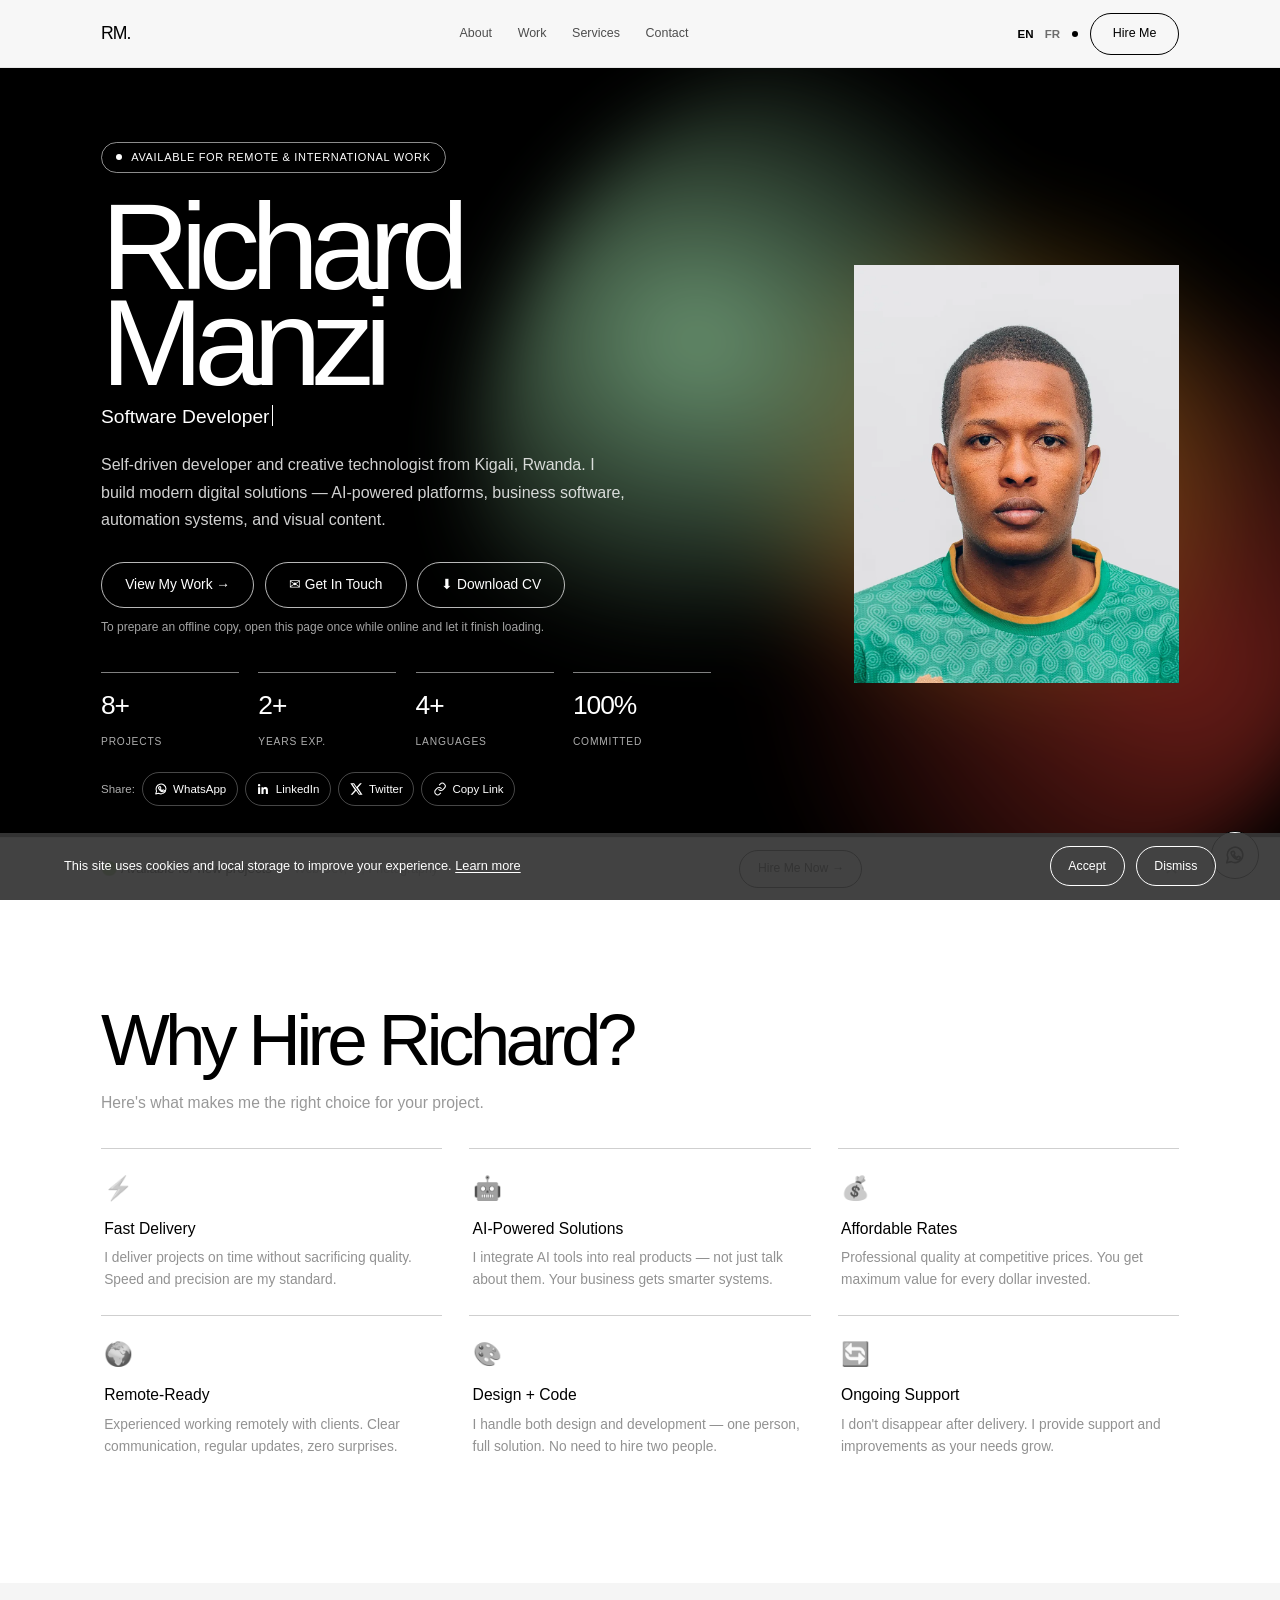
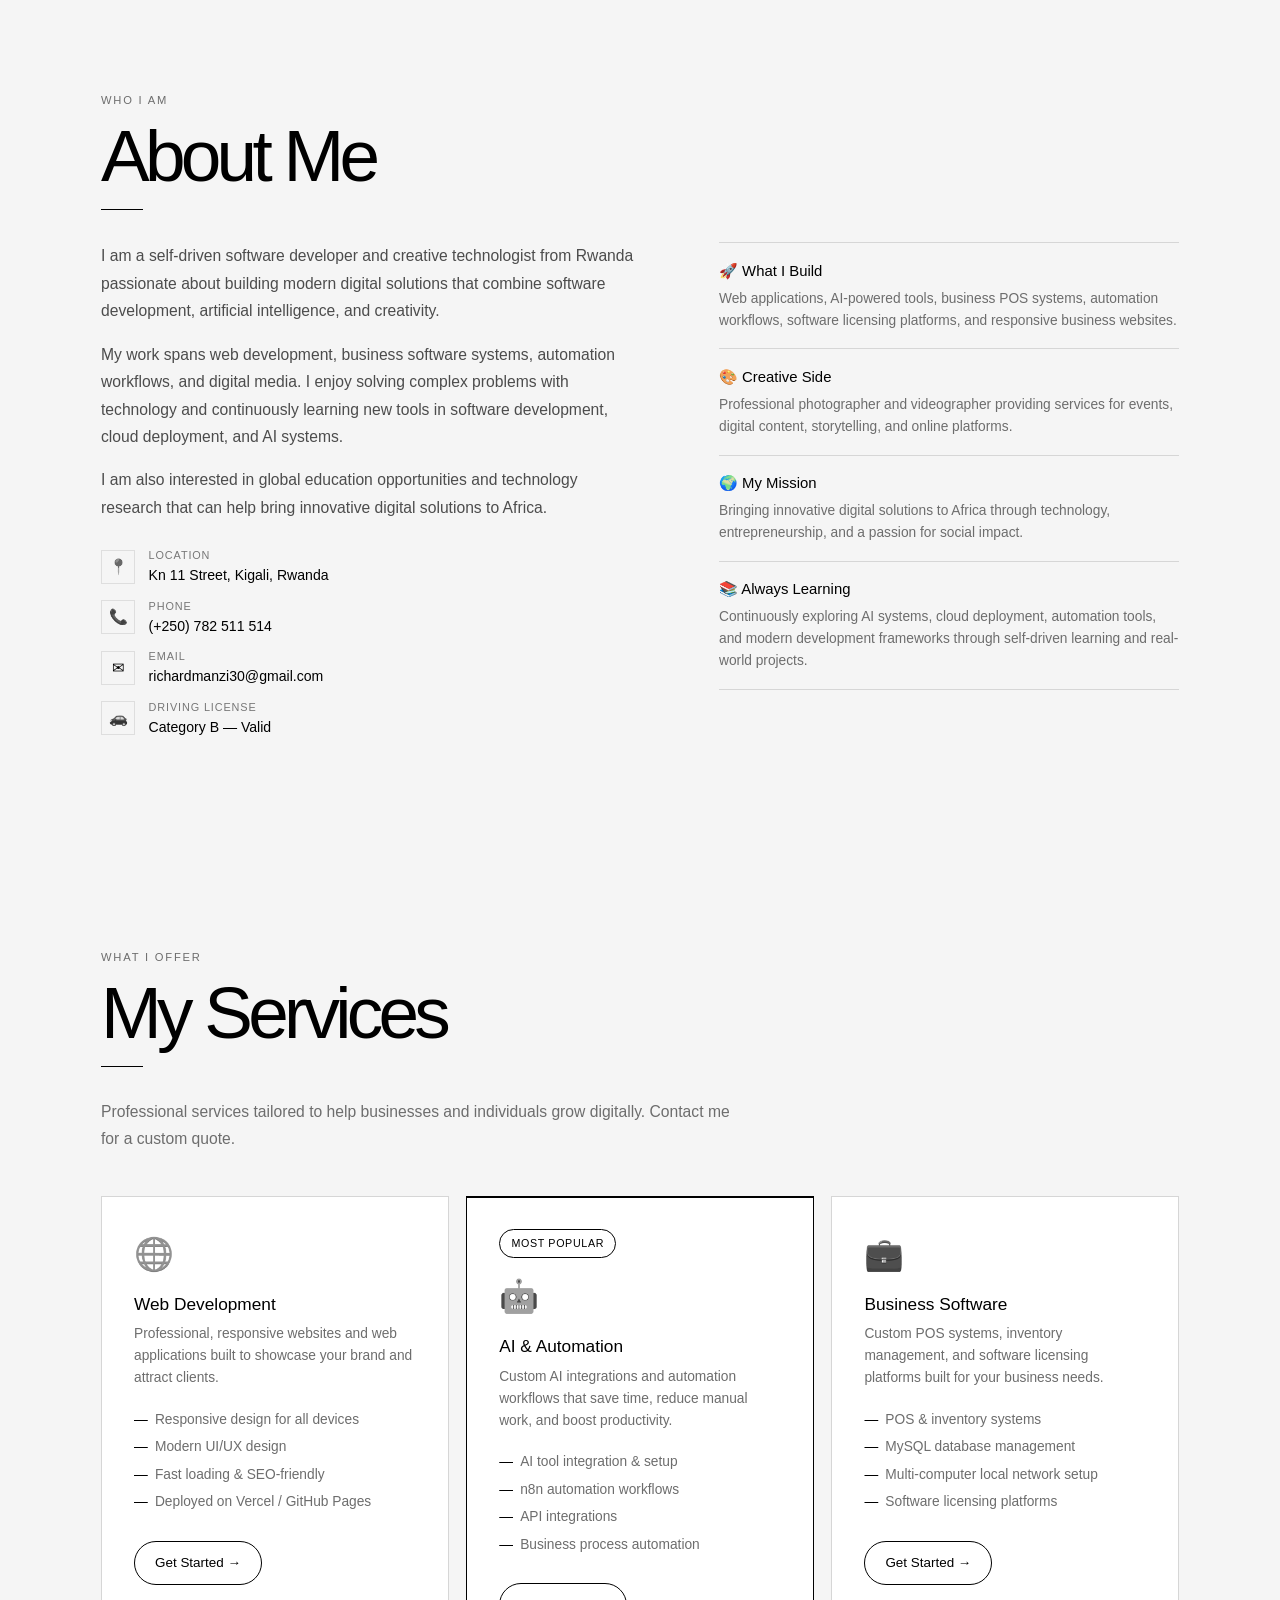
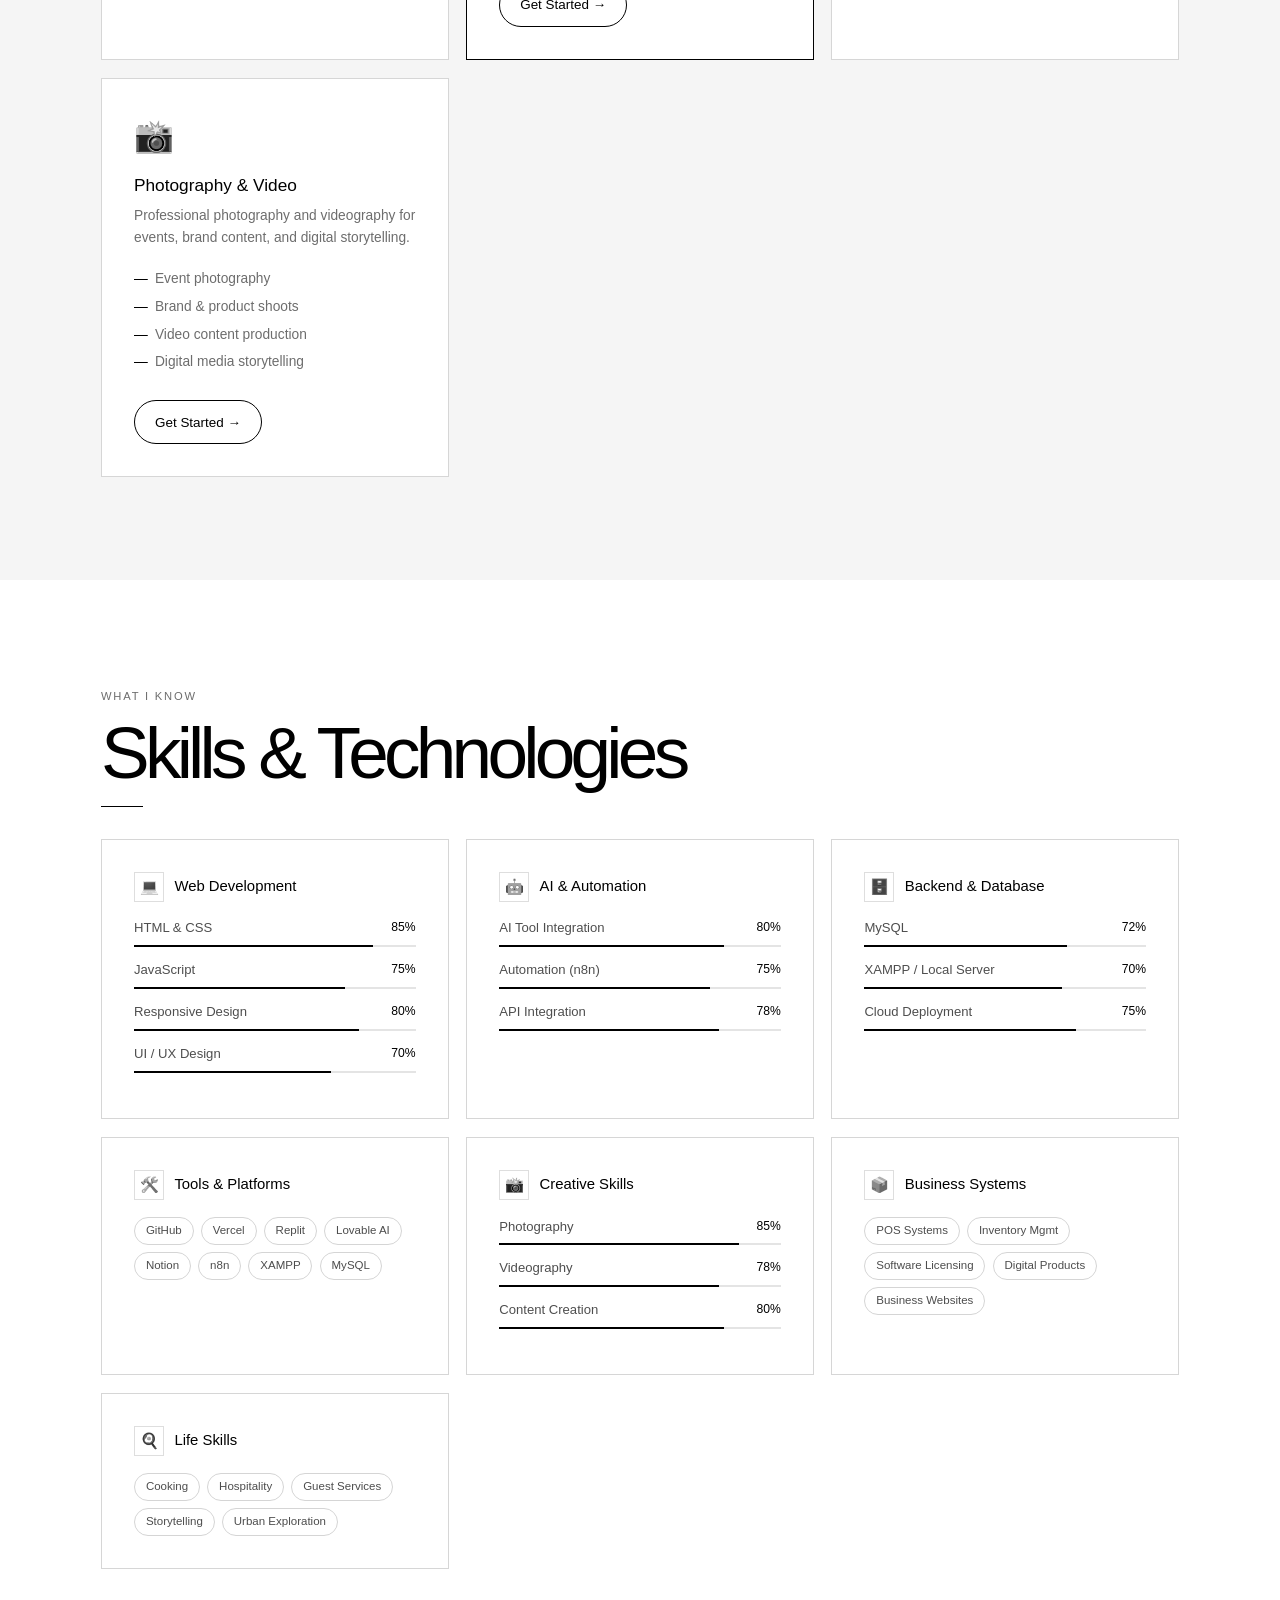
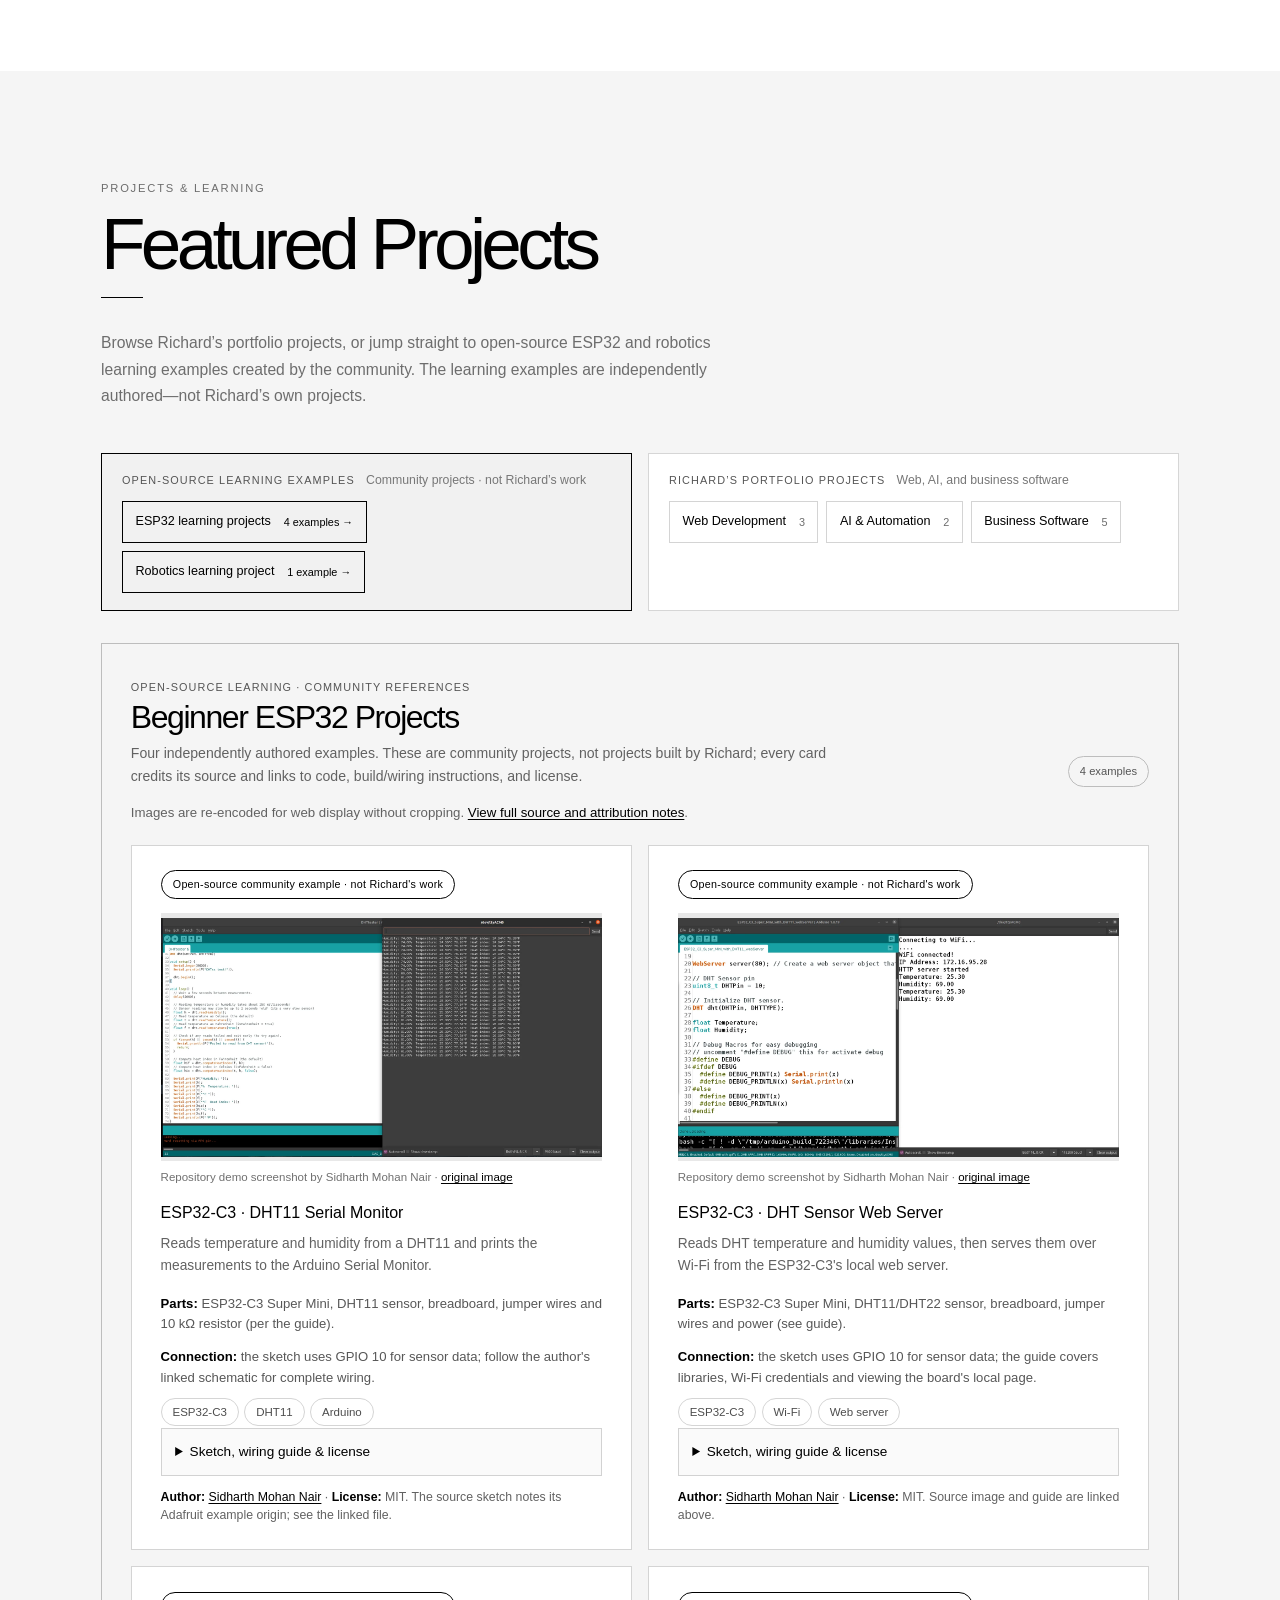
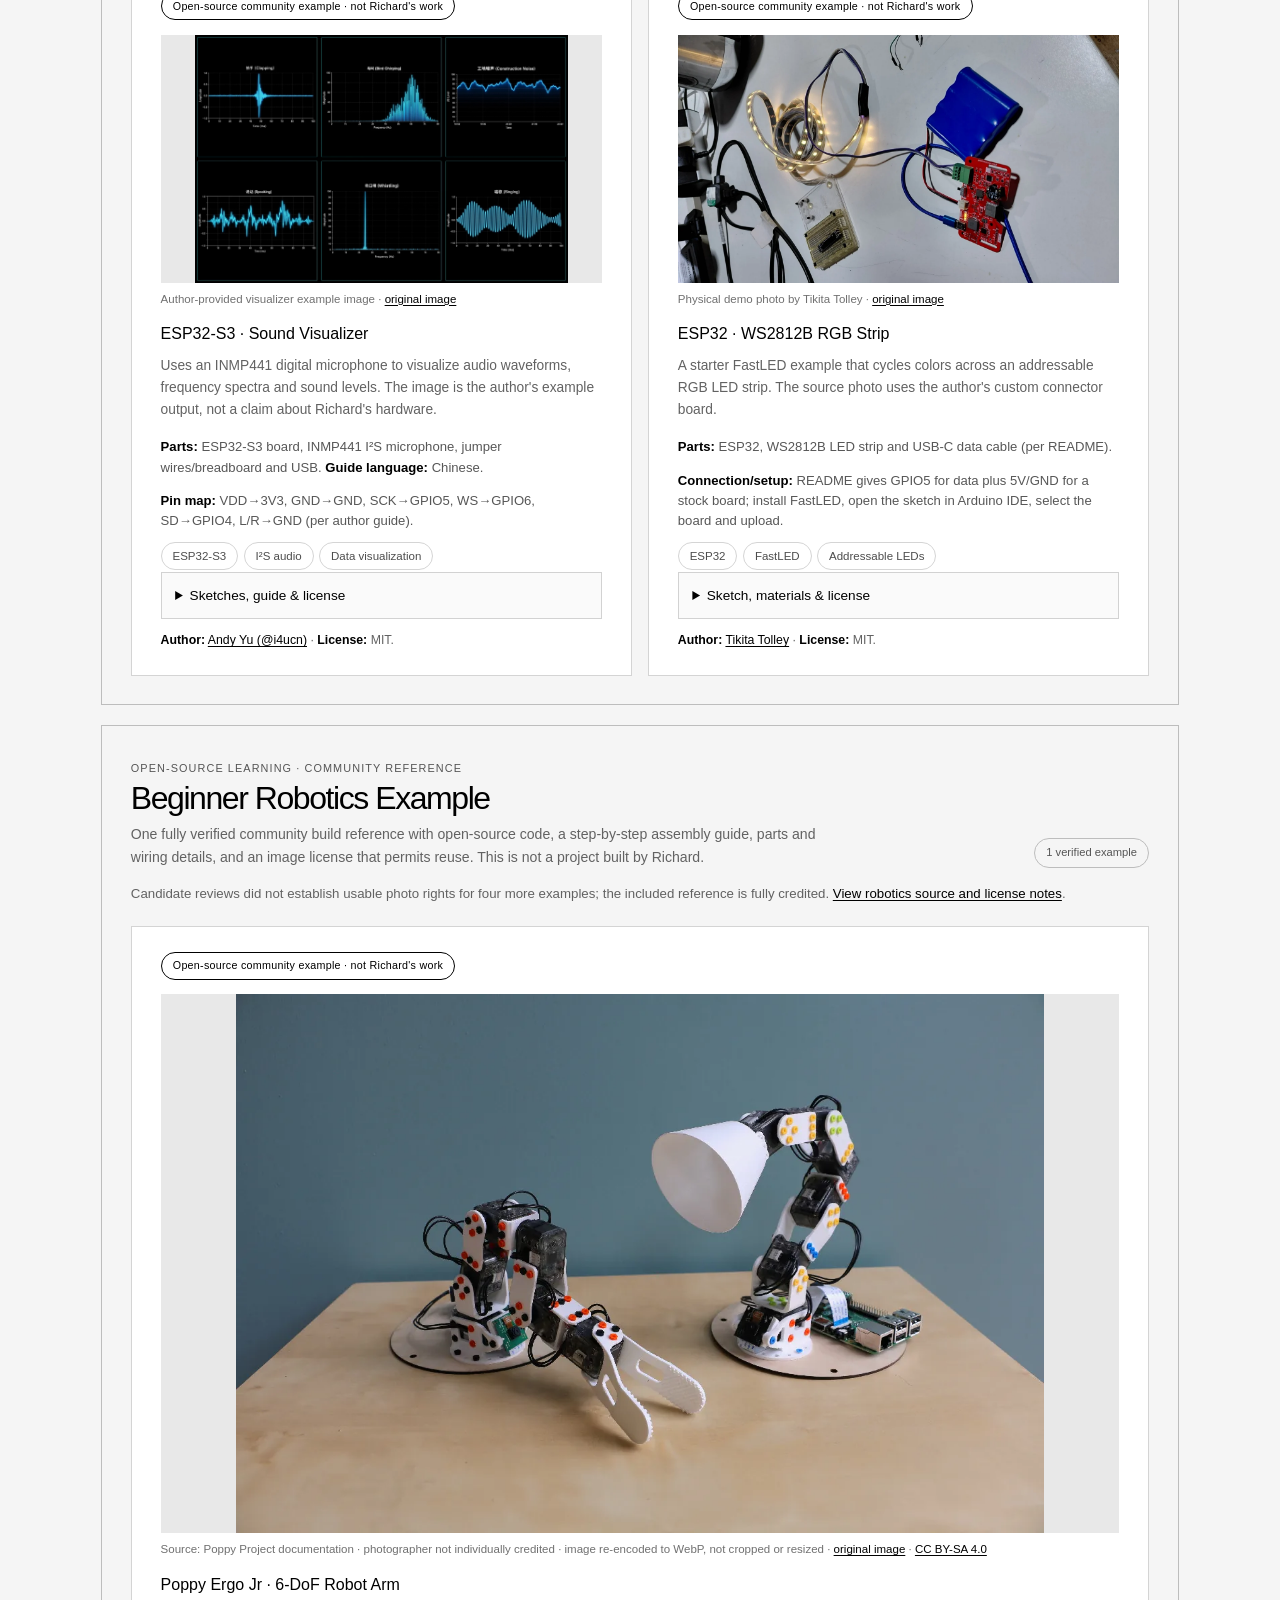
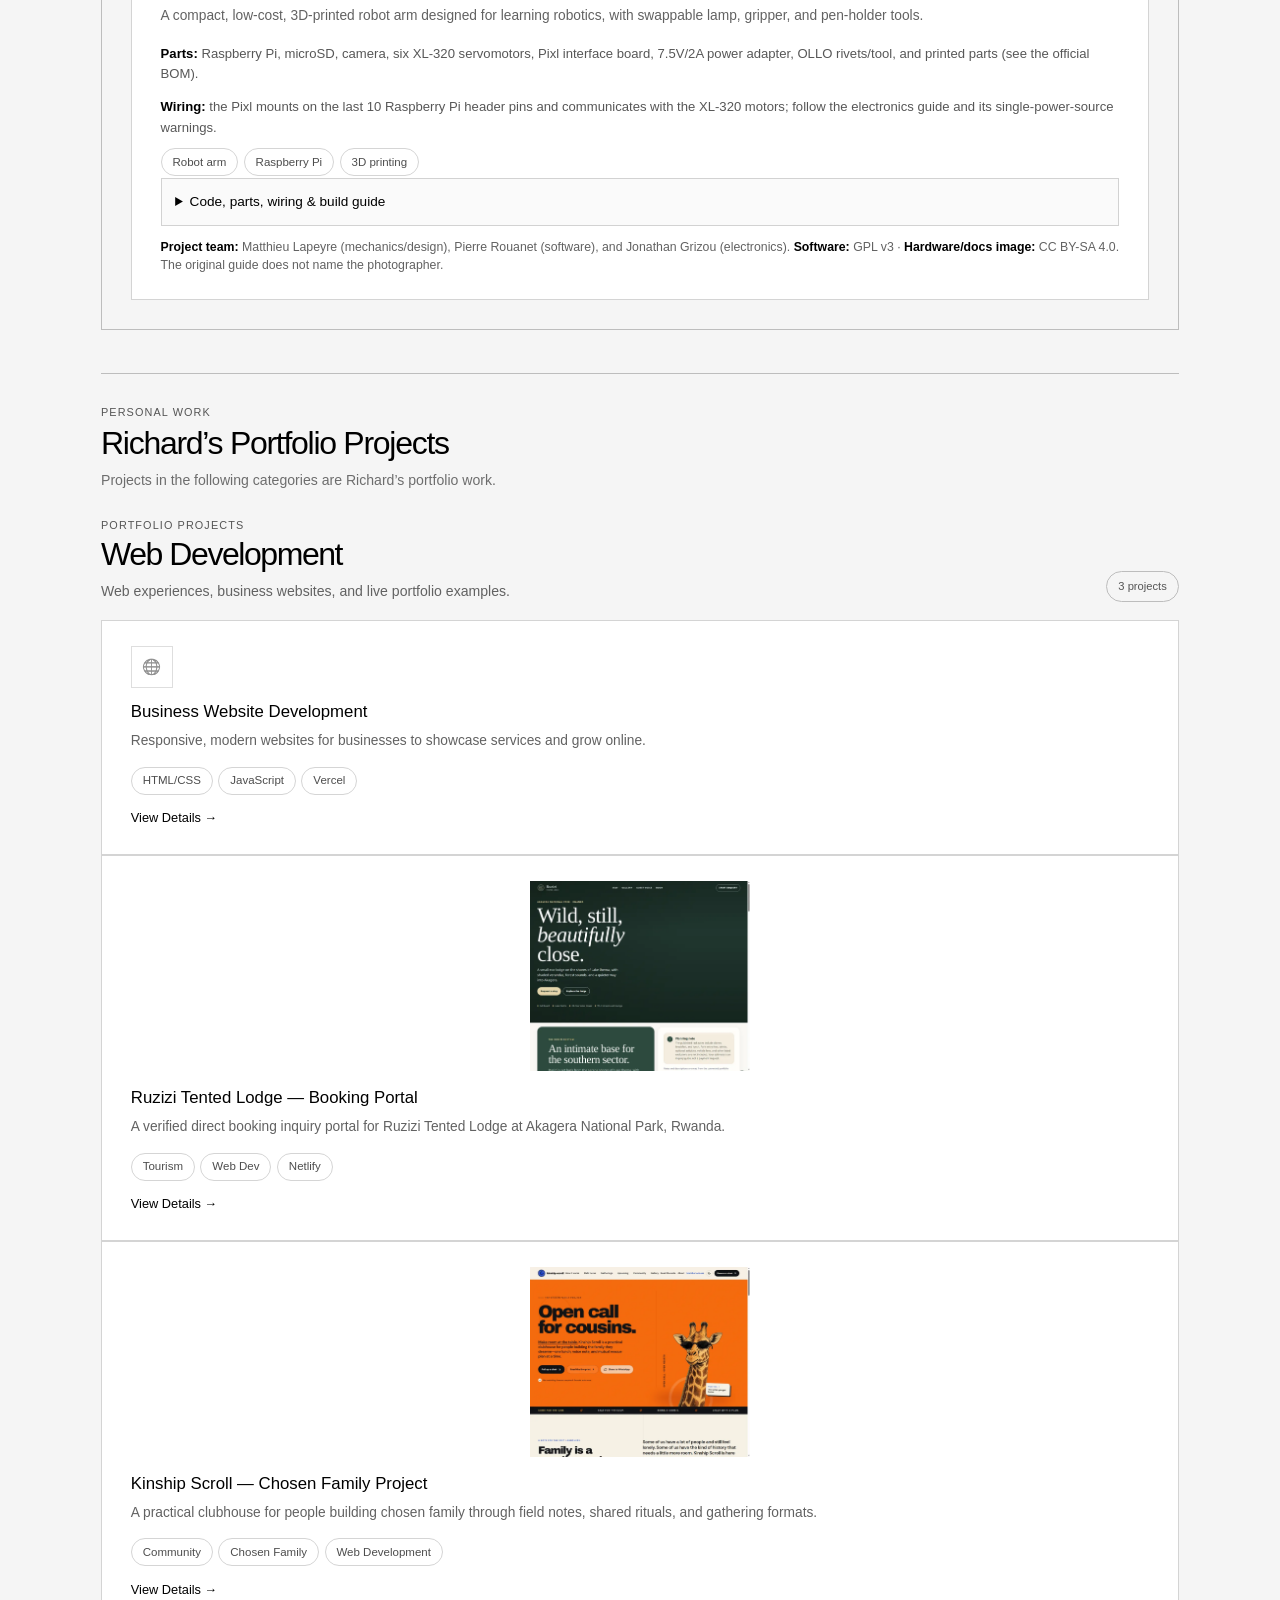
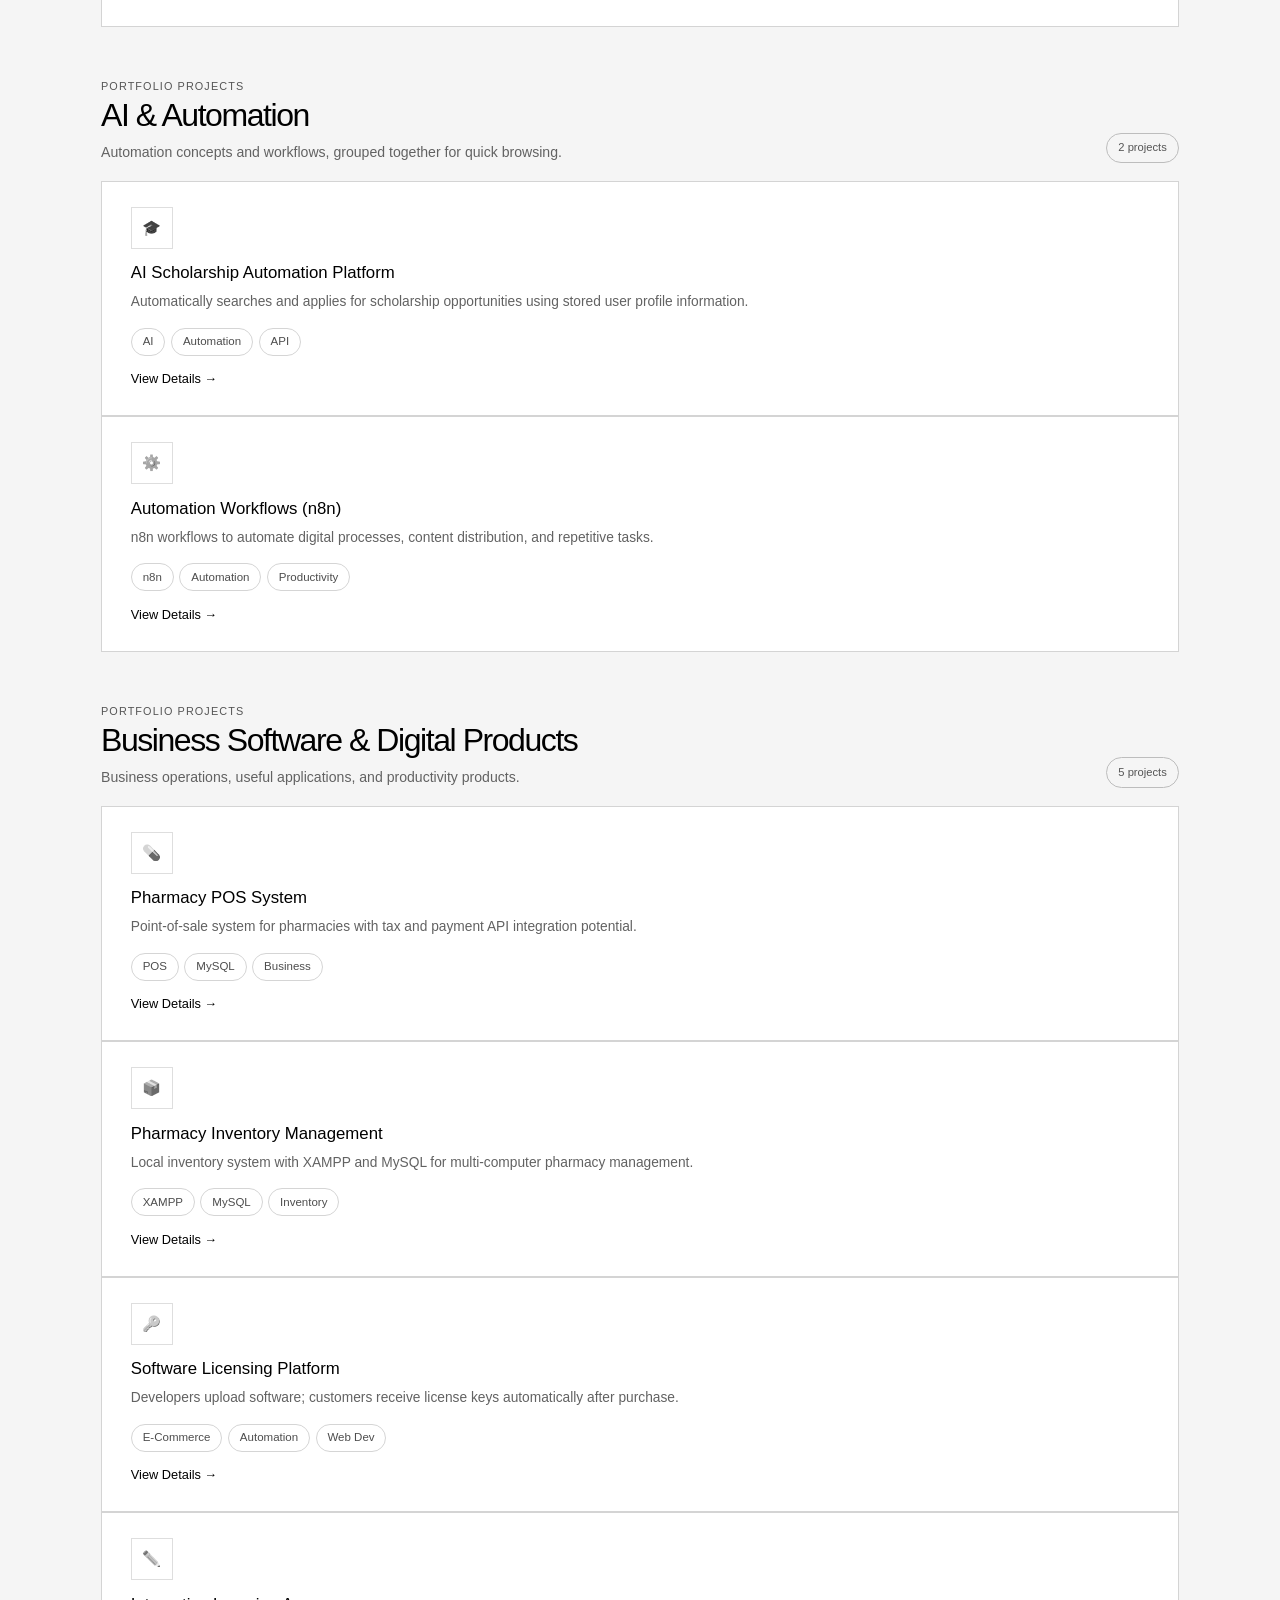
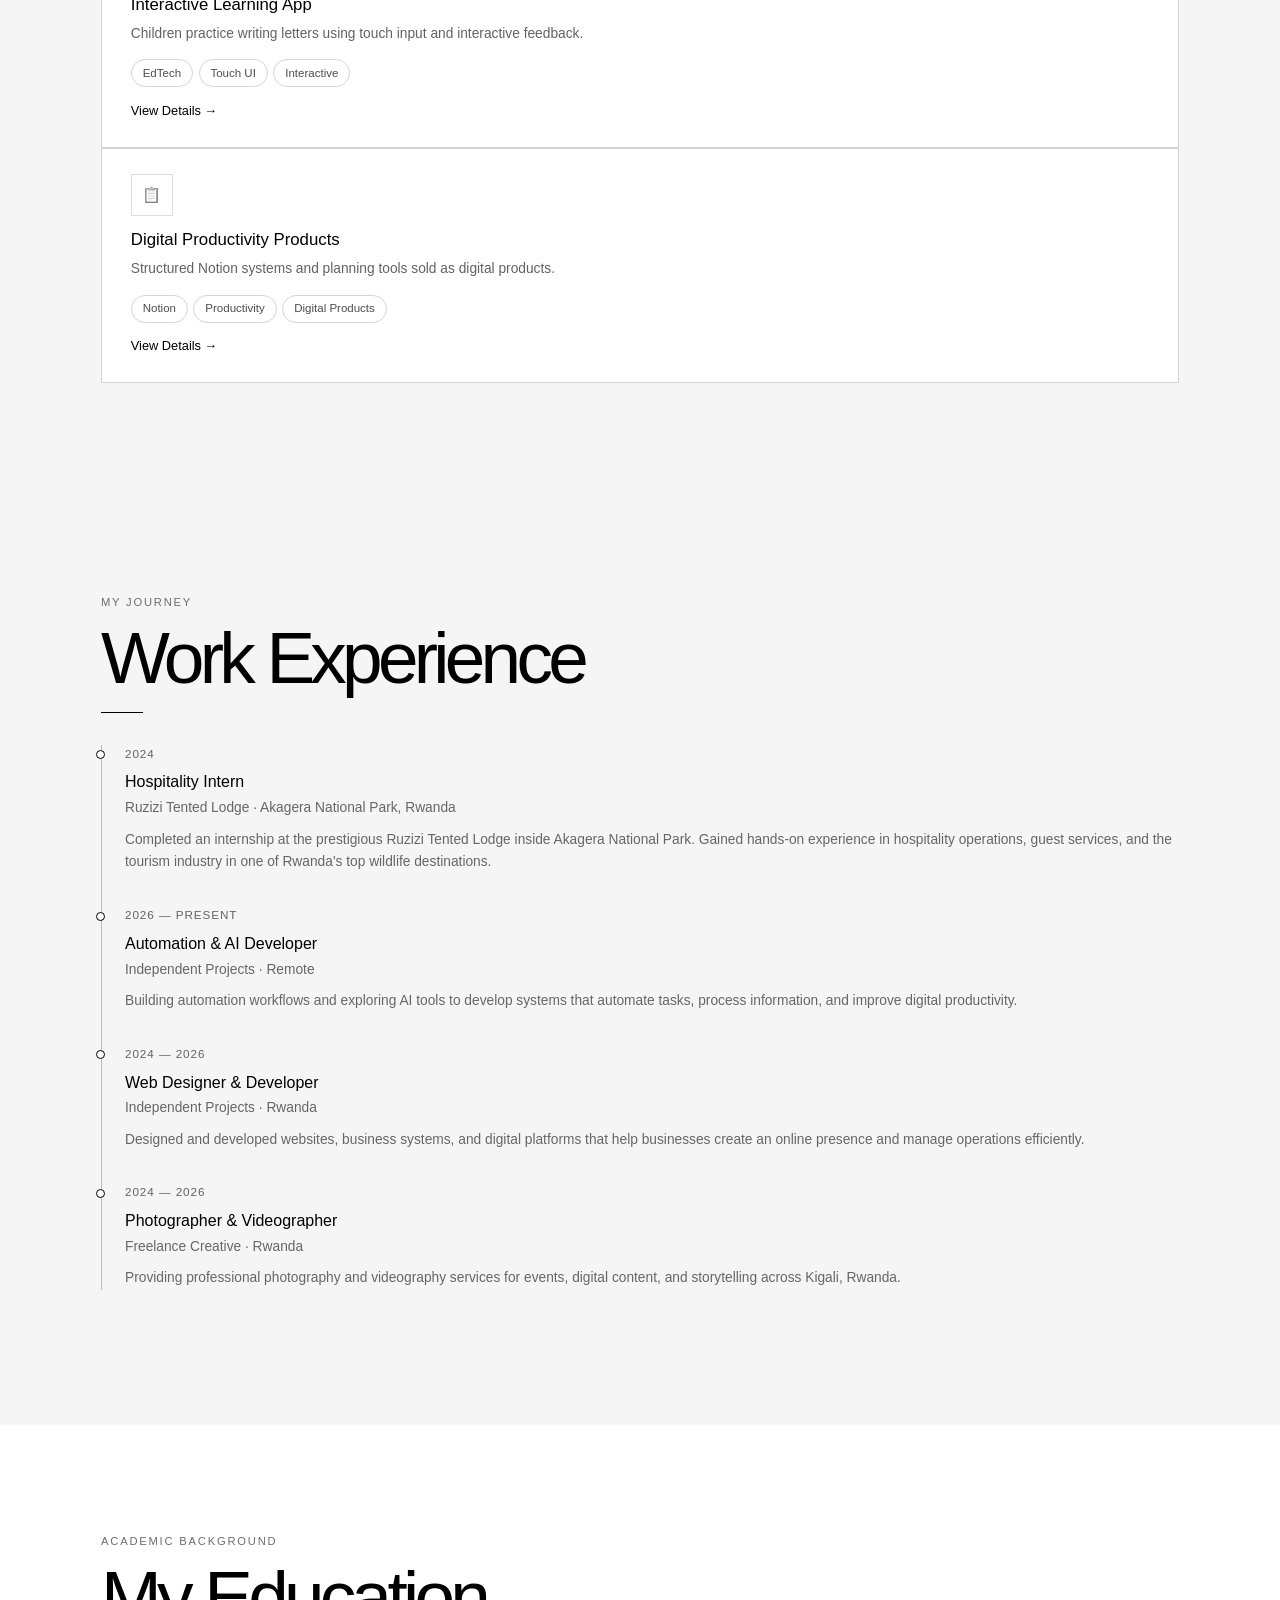
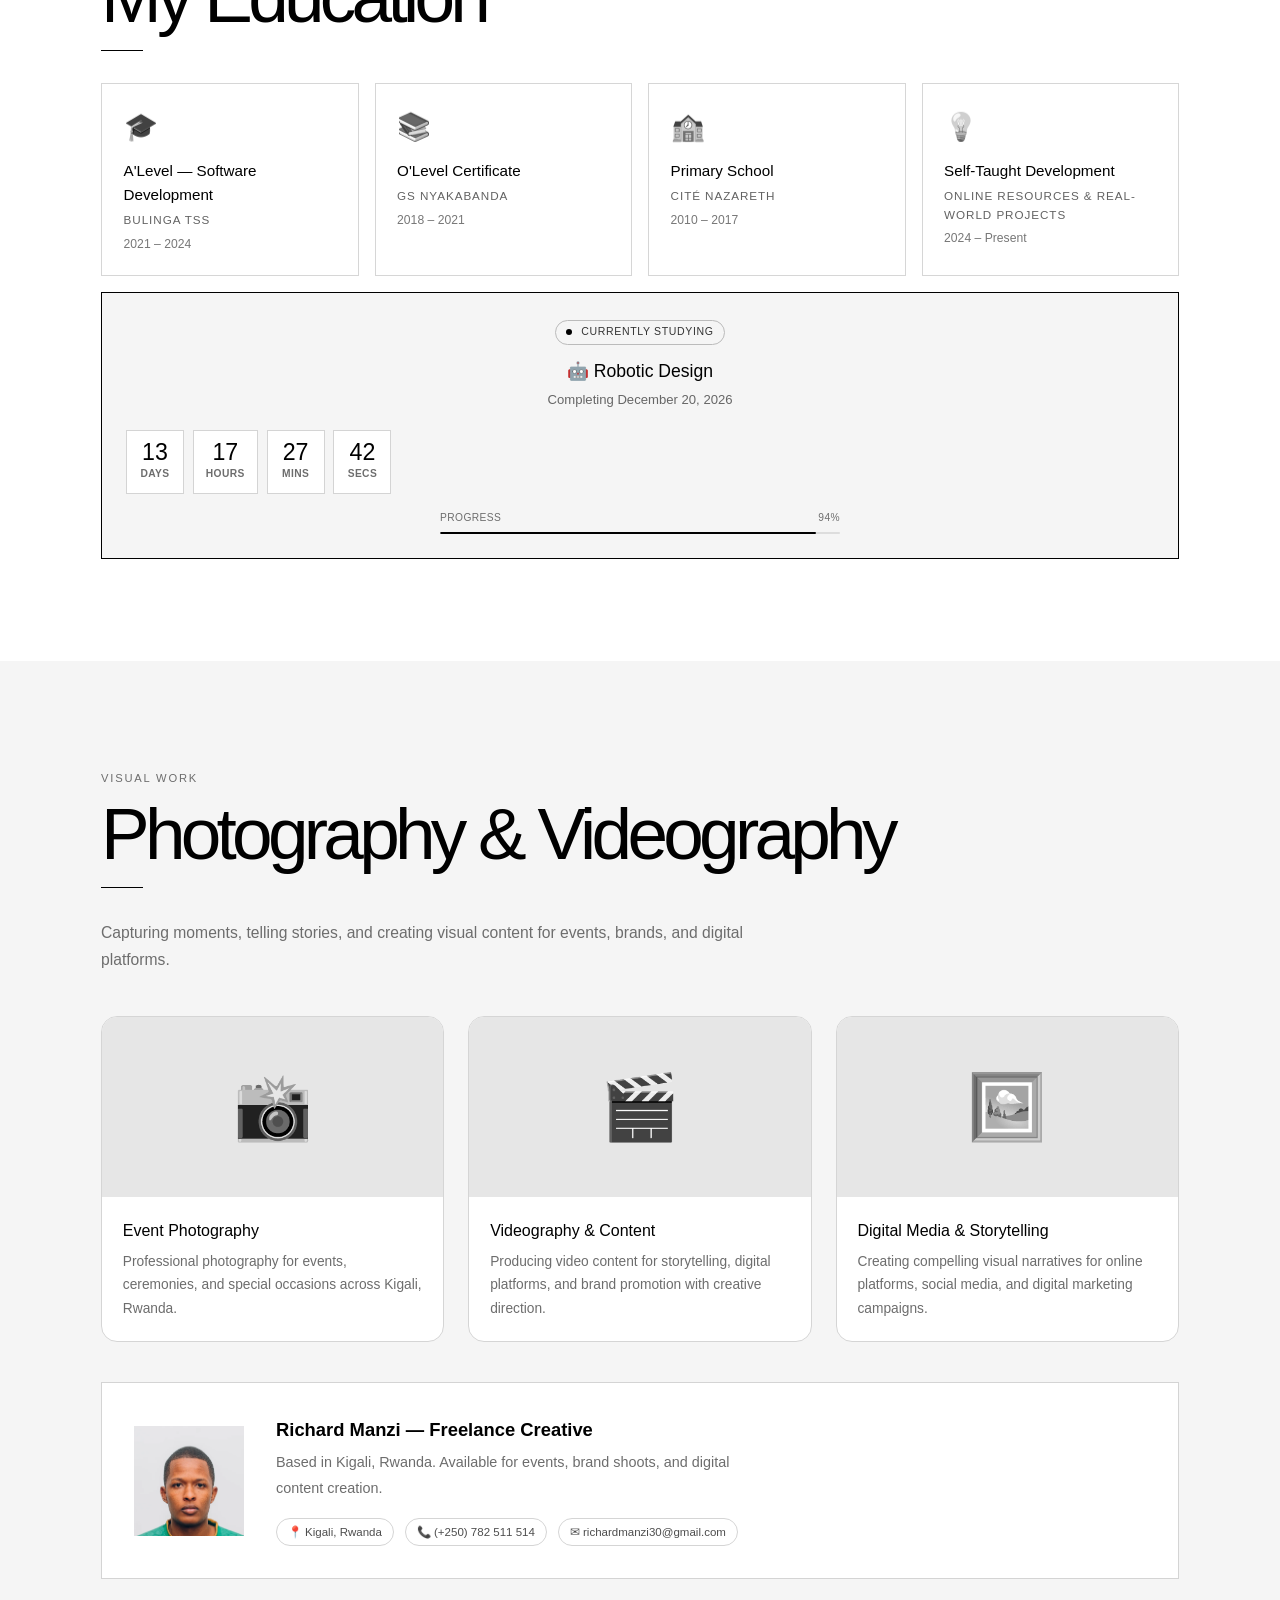
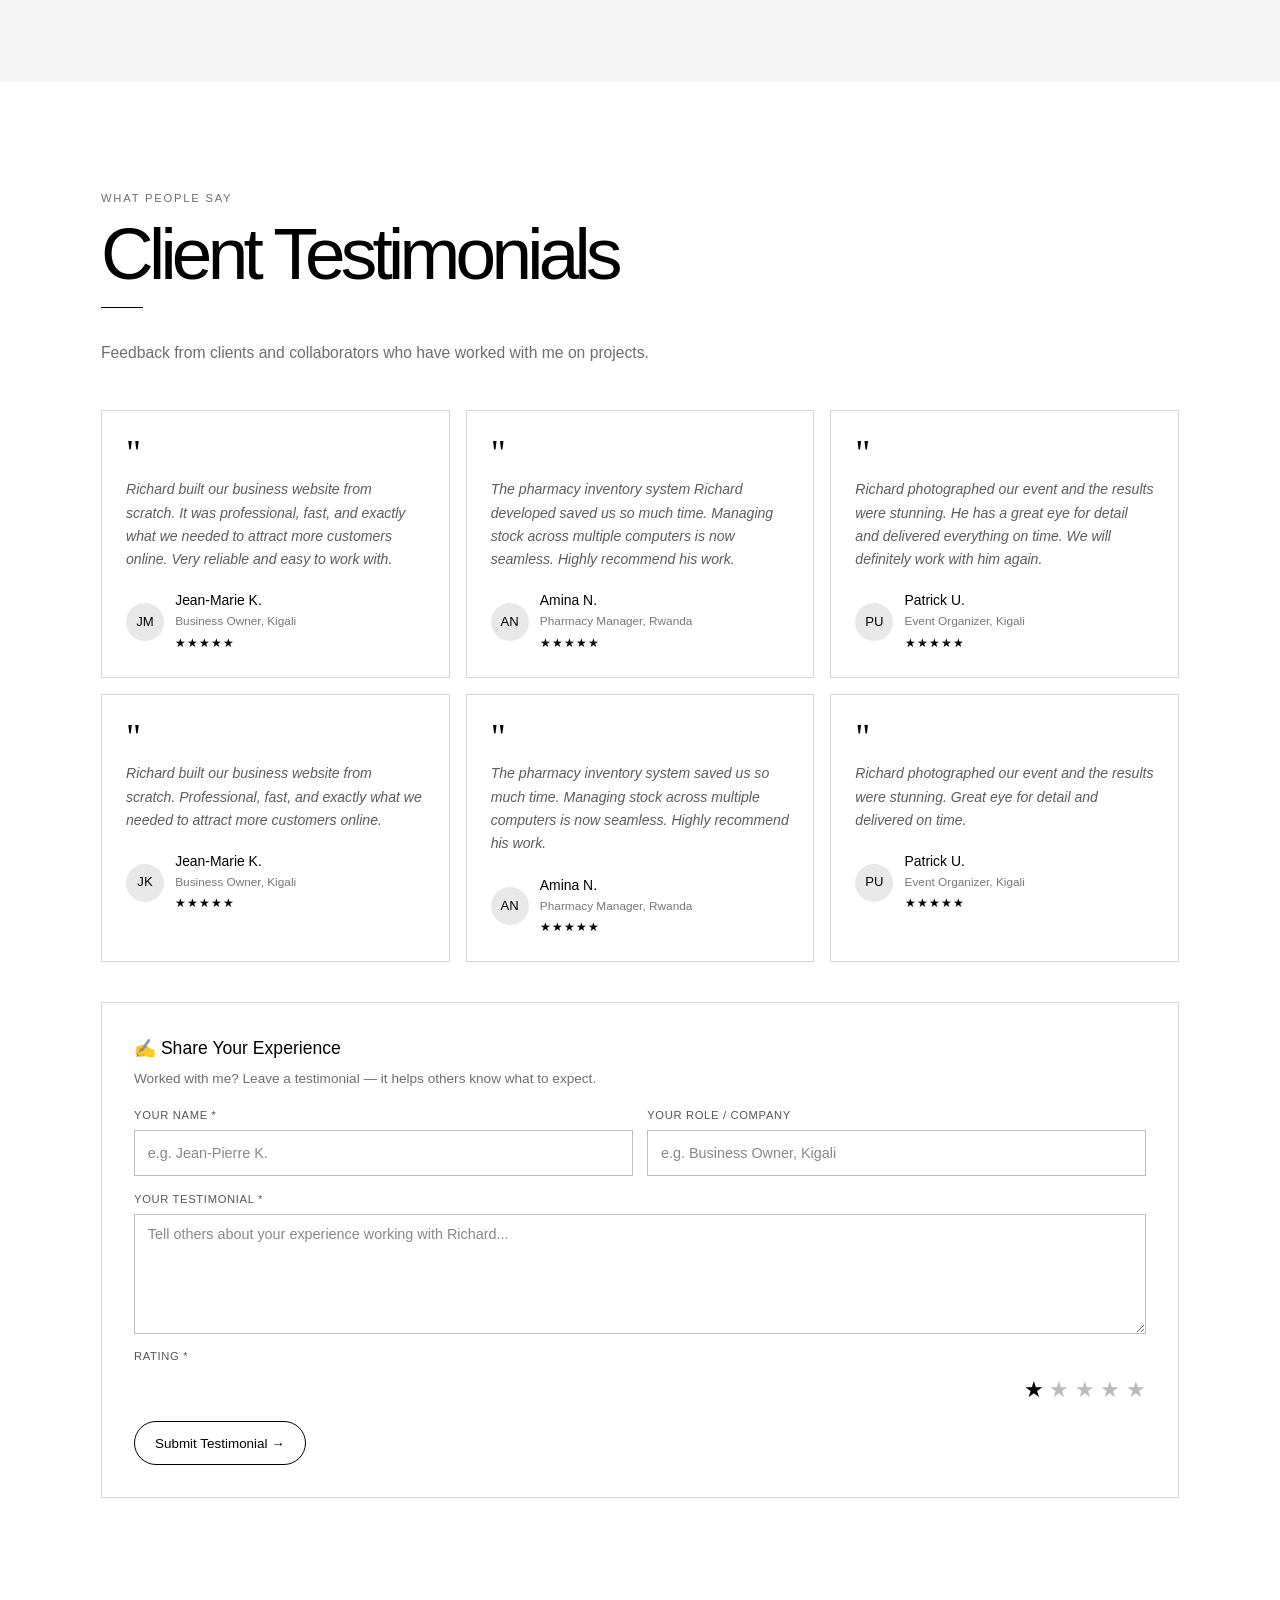
==== commit 283668a4: "Clean removed loader markup and finalize review asset version" ====
--- a/index.html
+++ b/index.html
@@ -581,7 +581,7 @@
 }
 
 </style>
-  <link rel="stylesheet" href="glass.css?v=editorial-2026-11-03" />
+  <link rel="stylesheet" href="glass.css?v=editorial-2026-11-03-r2" />
 </head>
 <body>
 
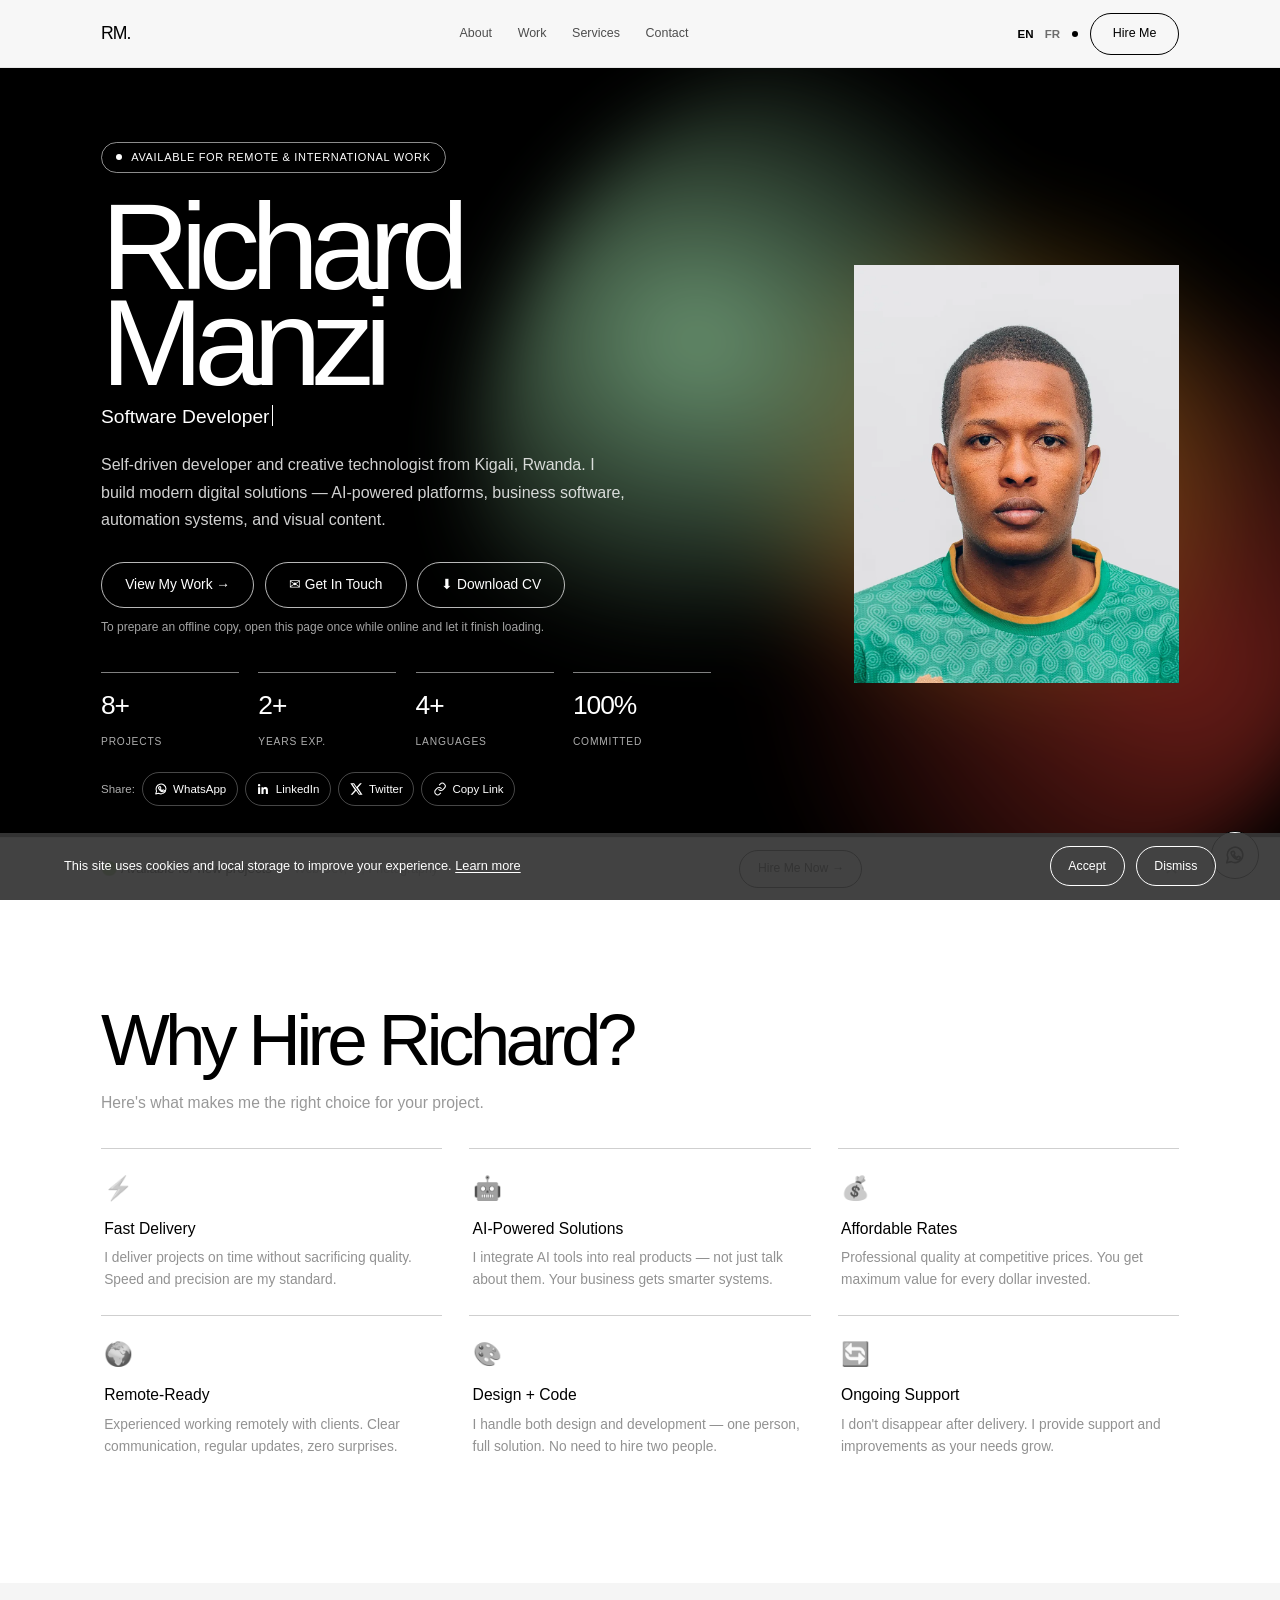
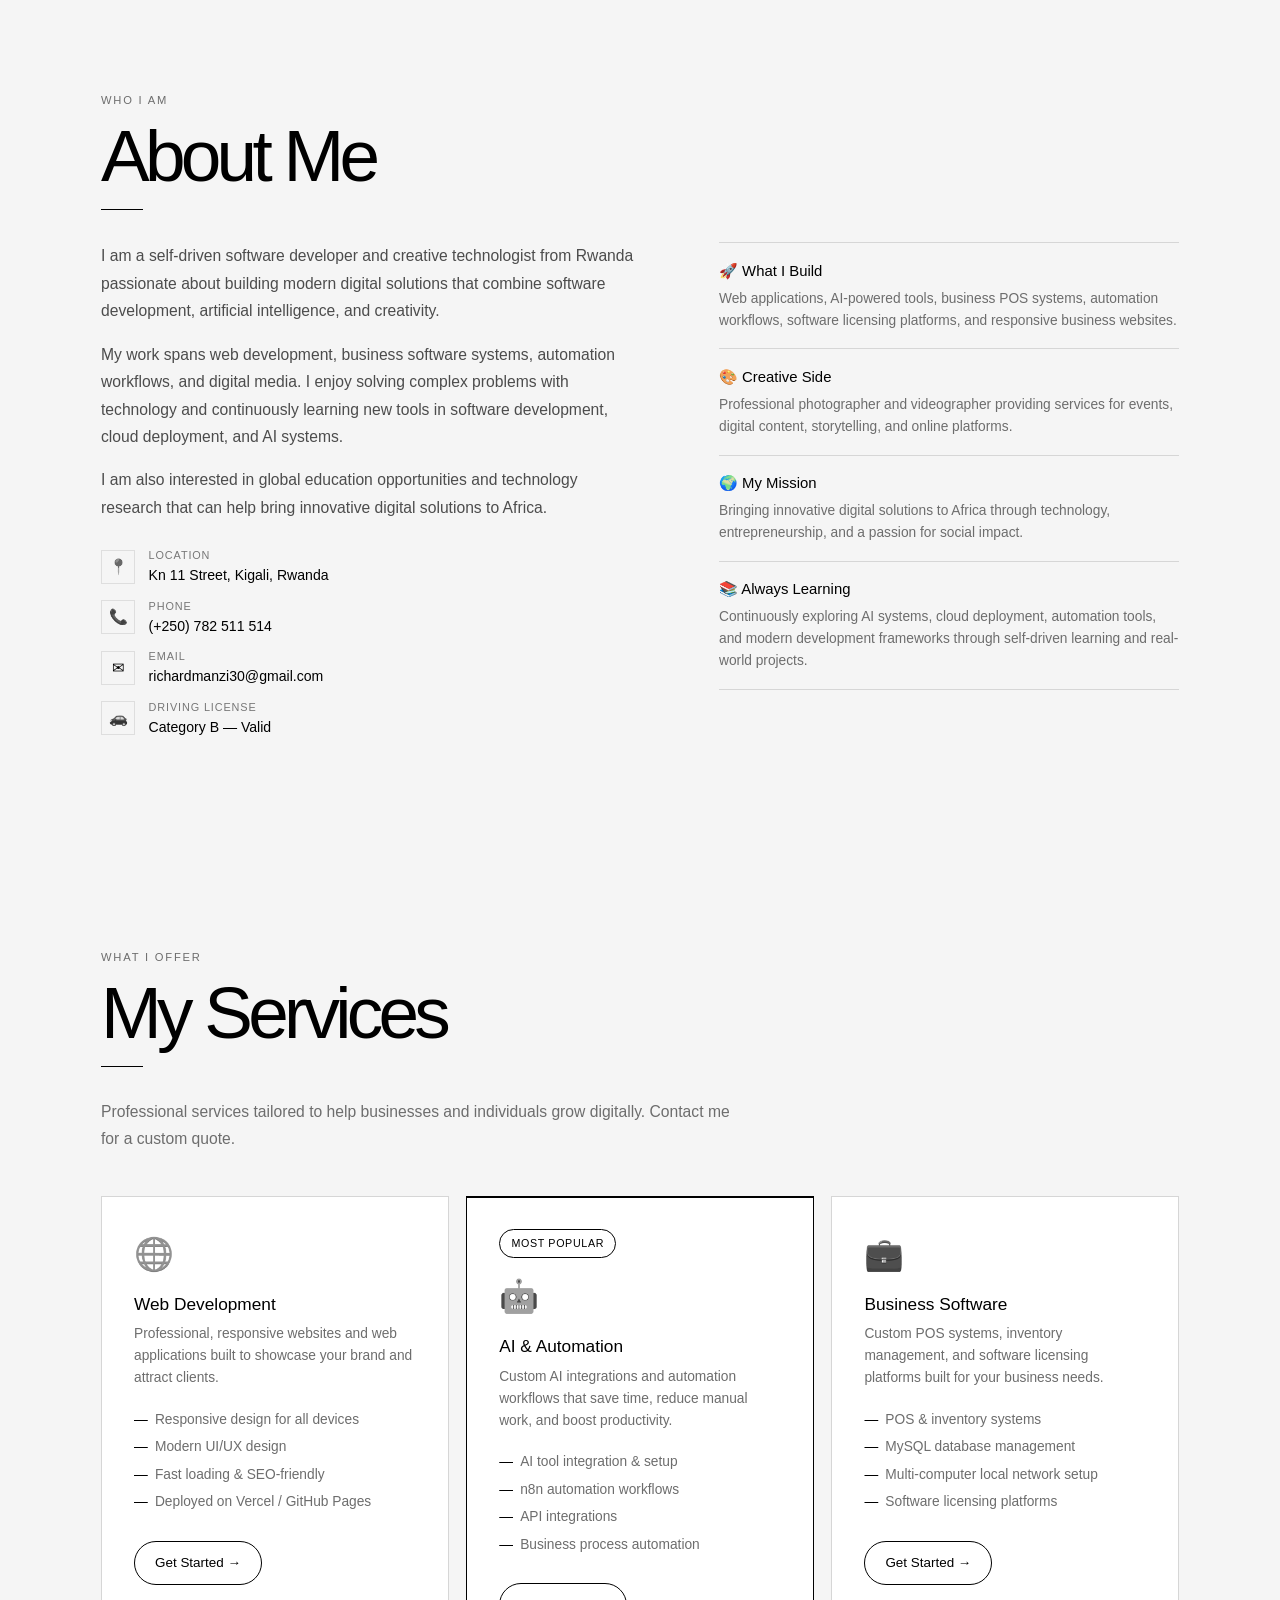
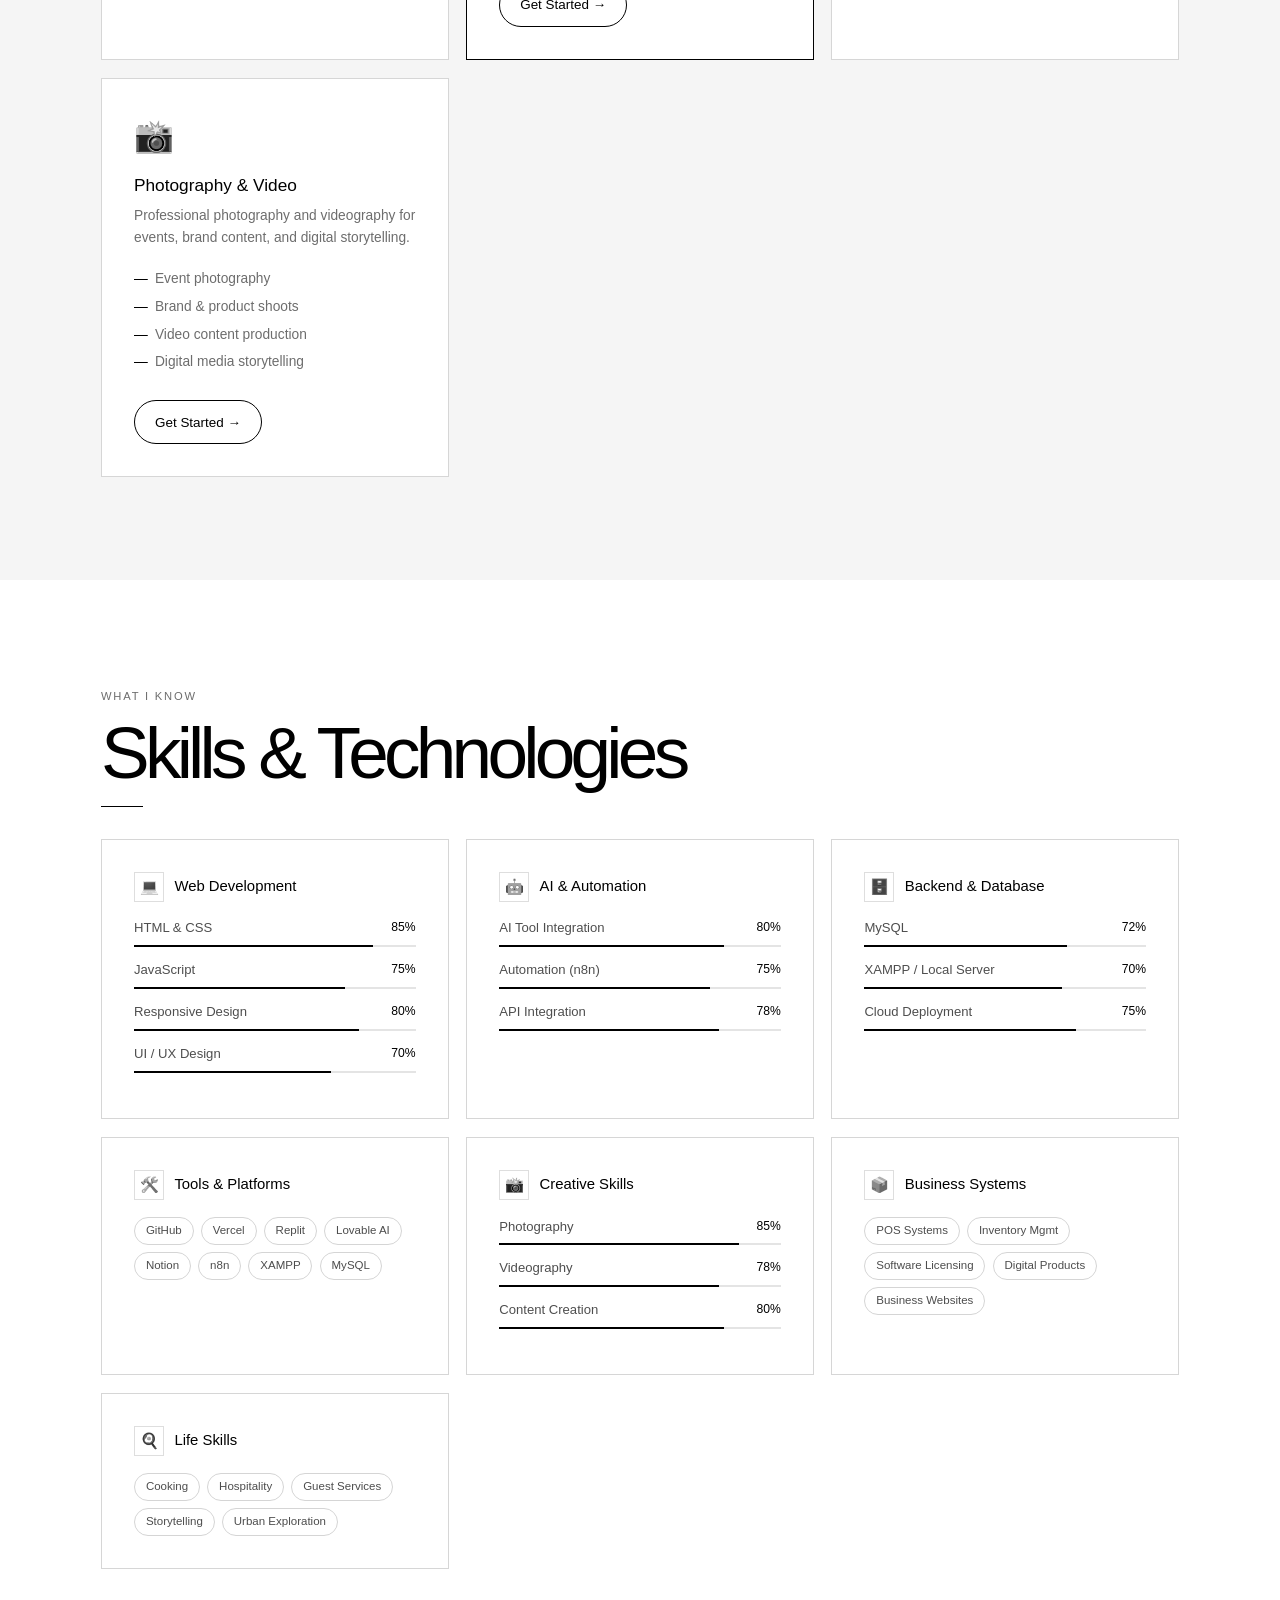
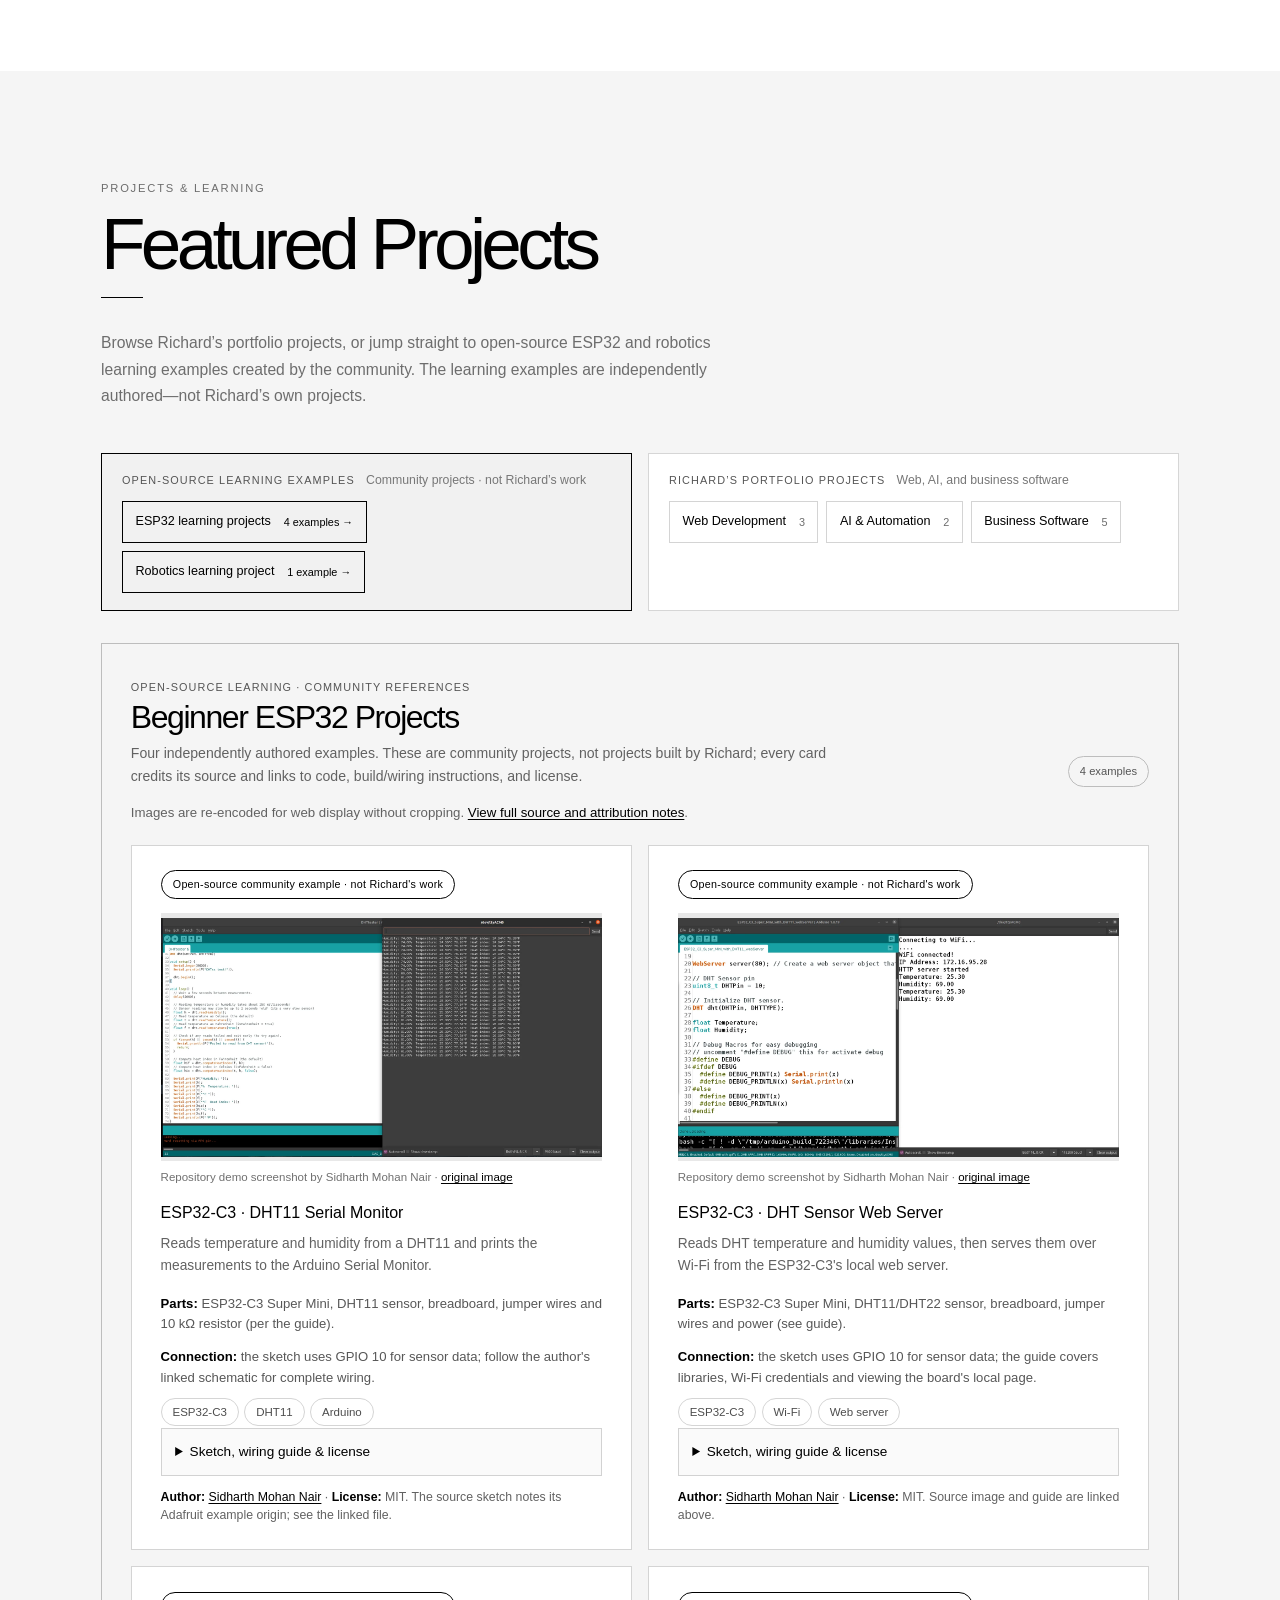
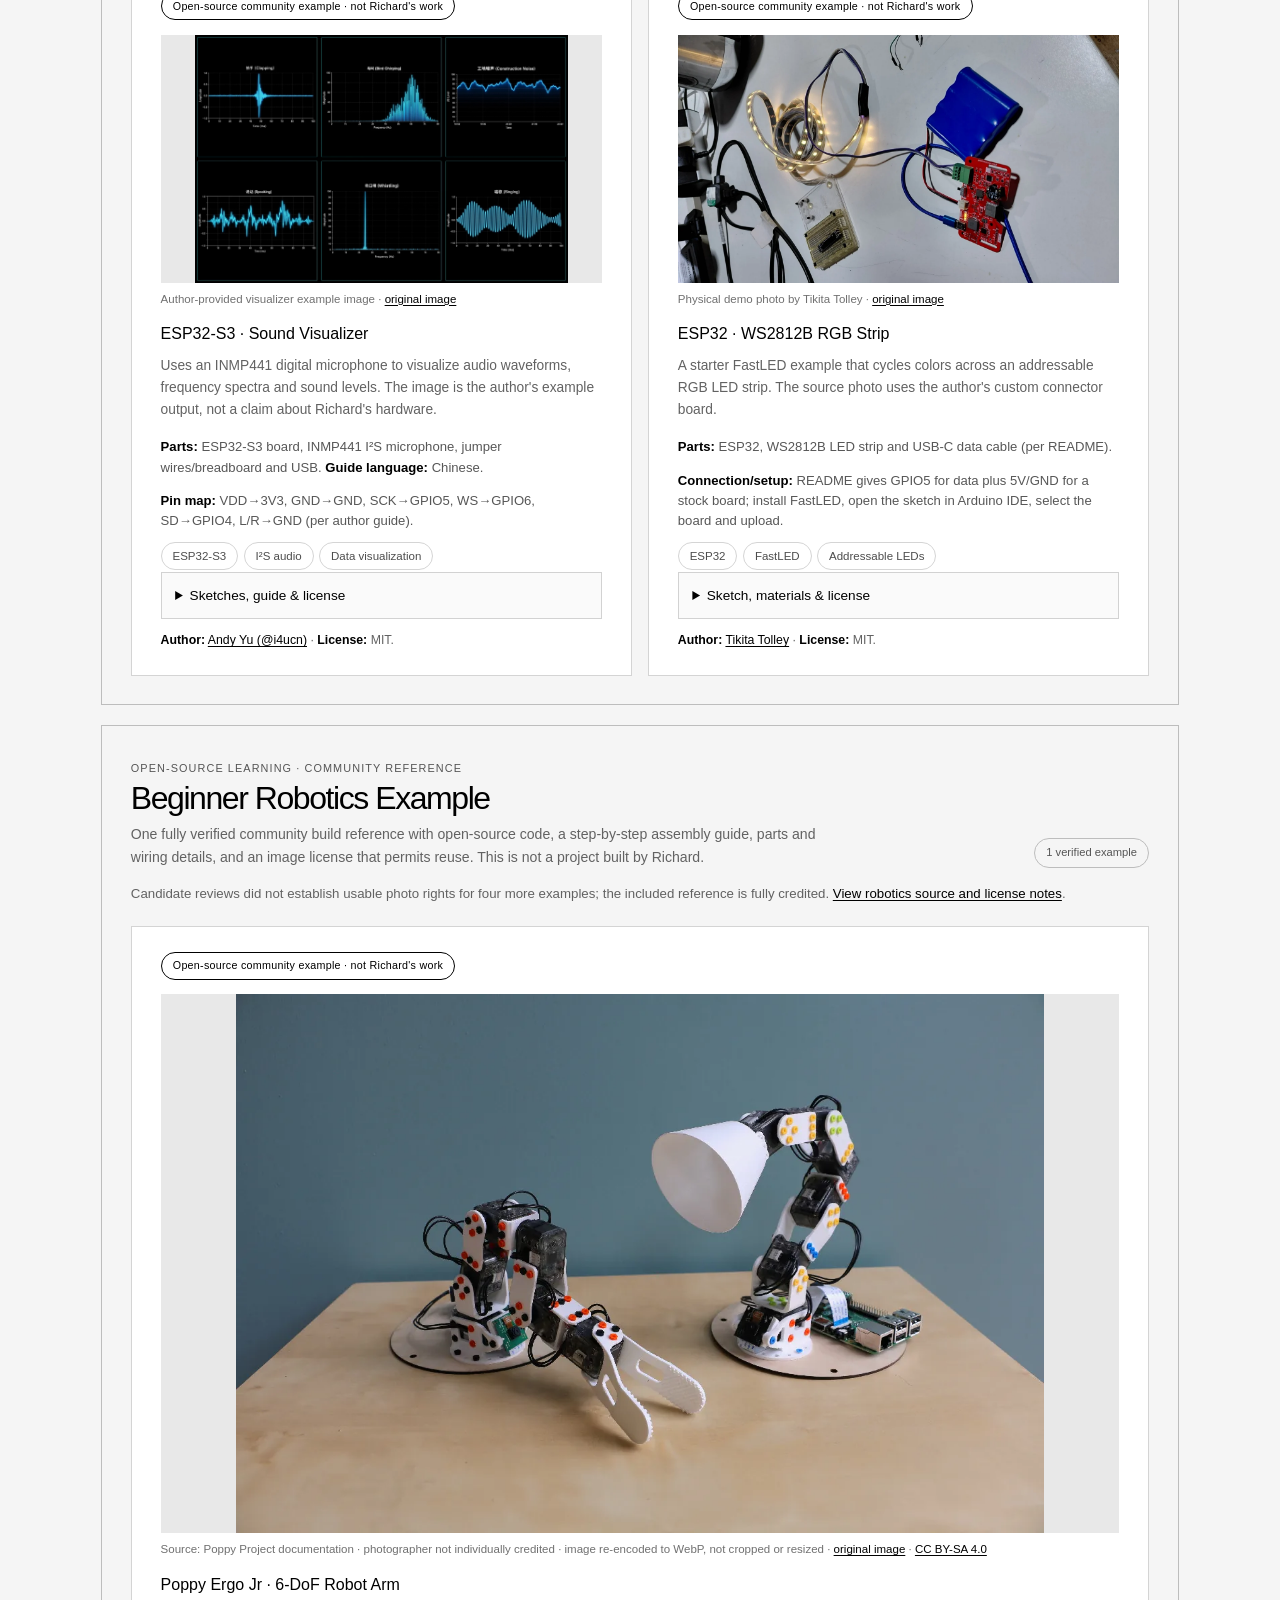
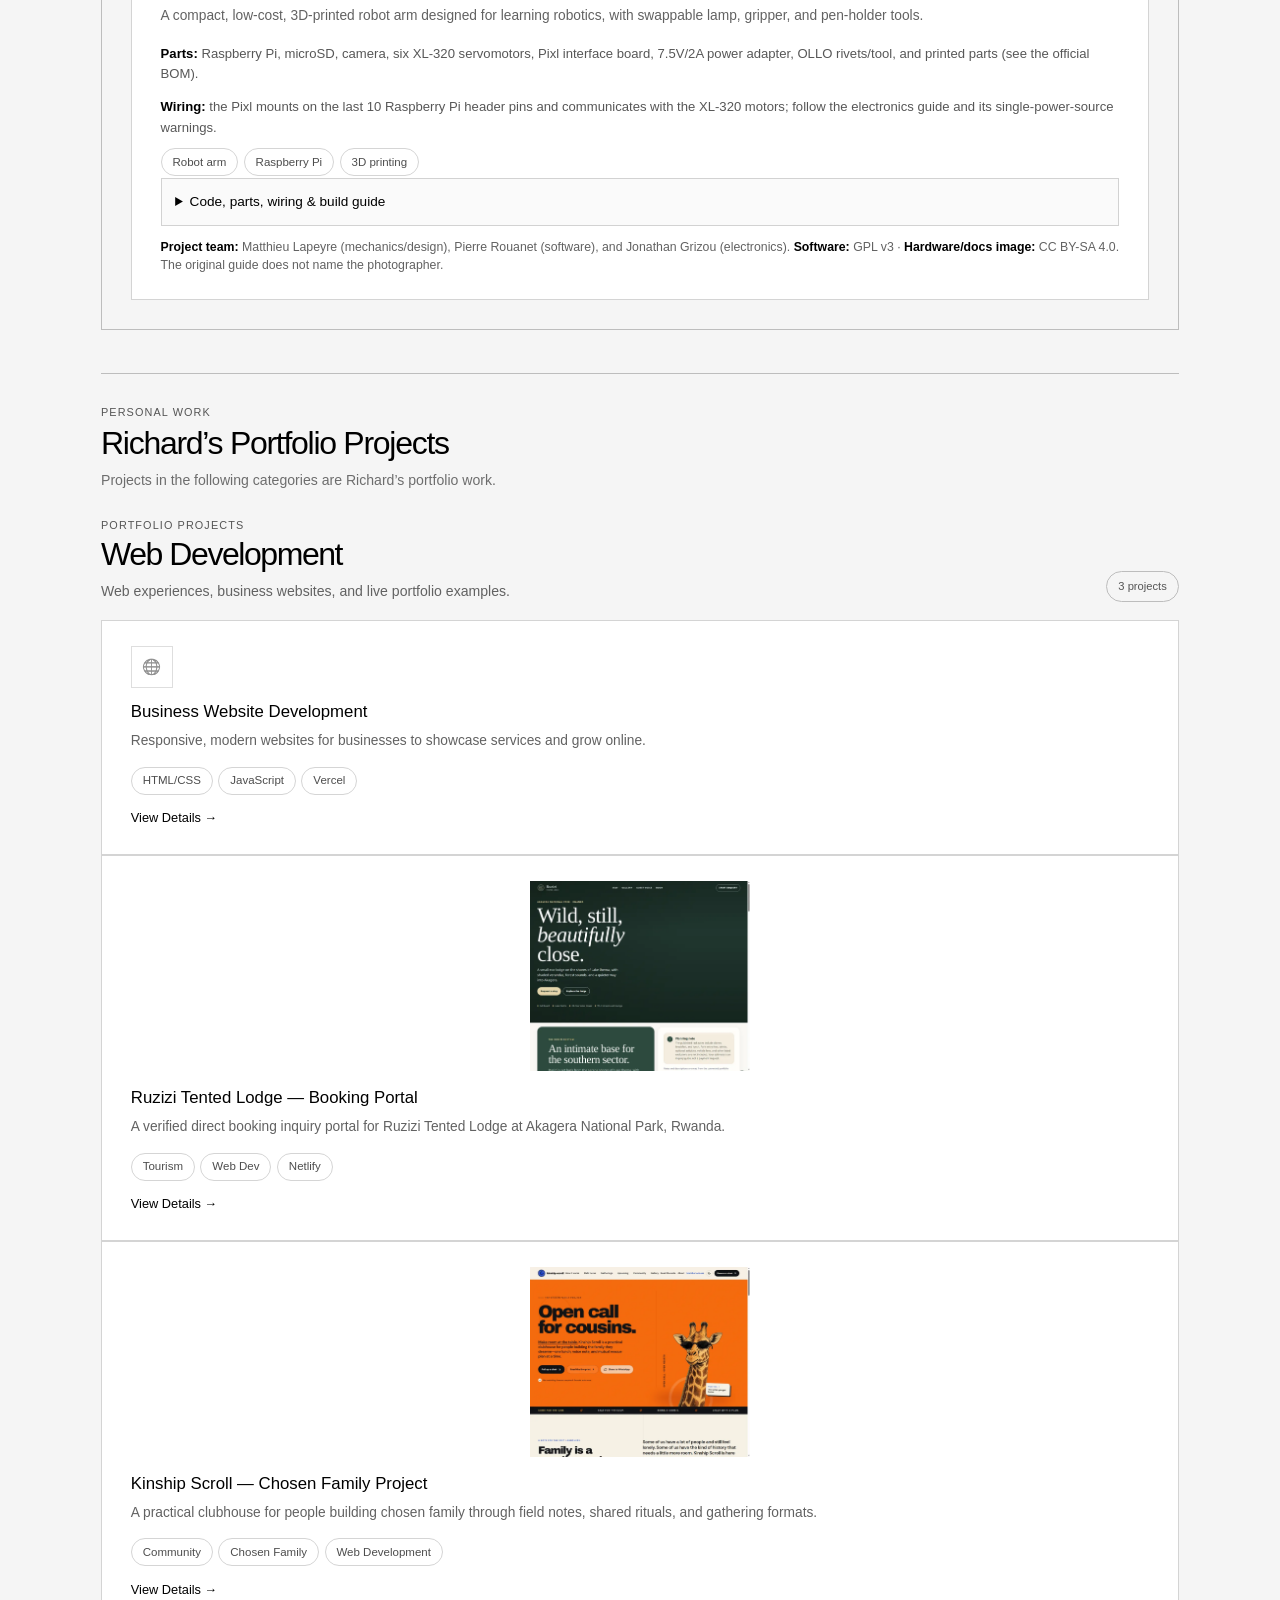
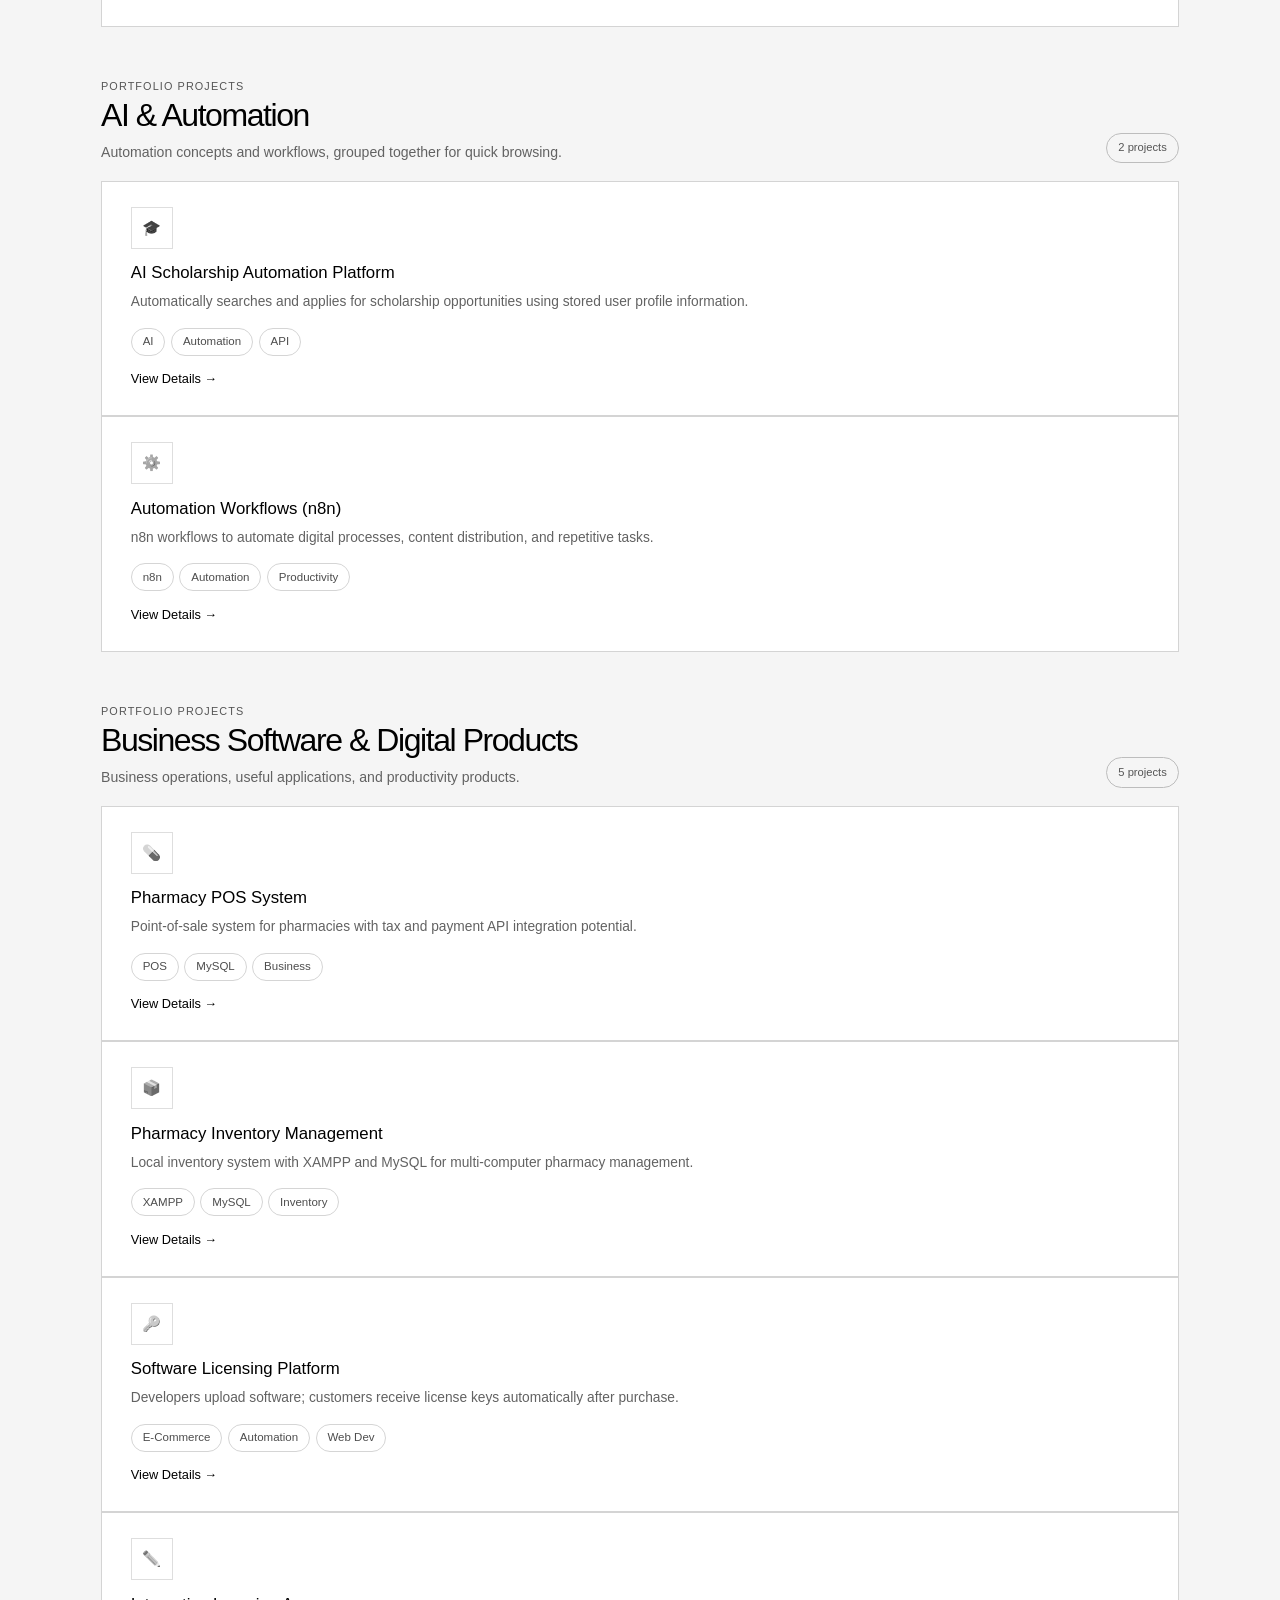
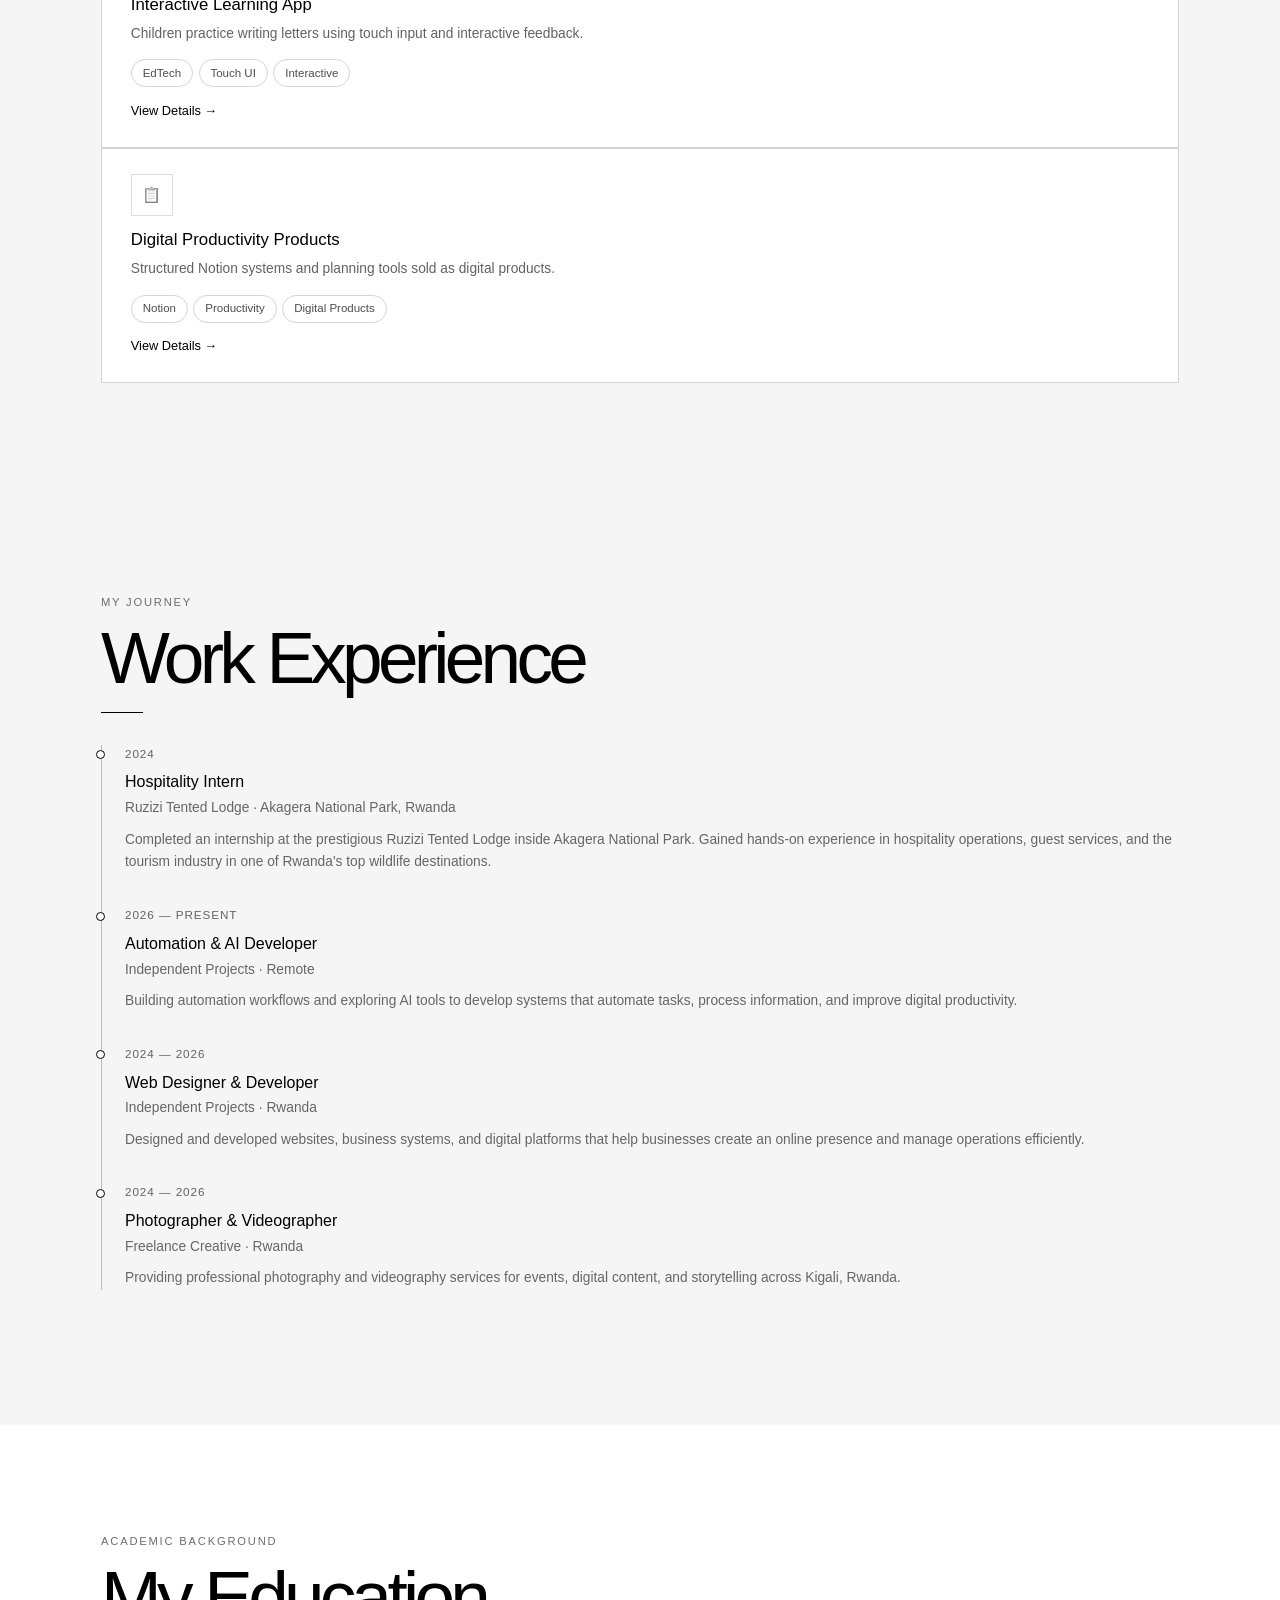
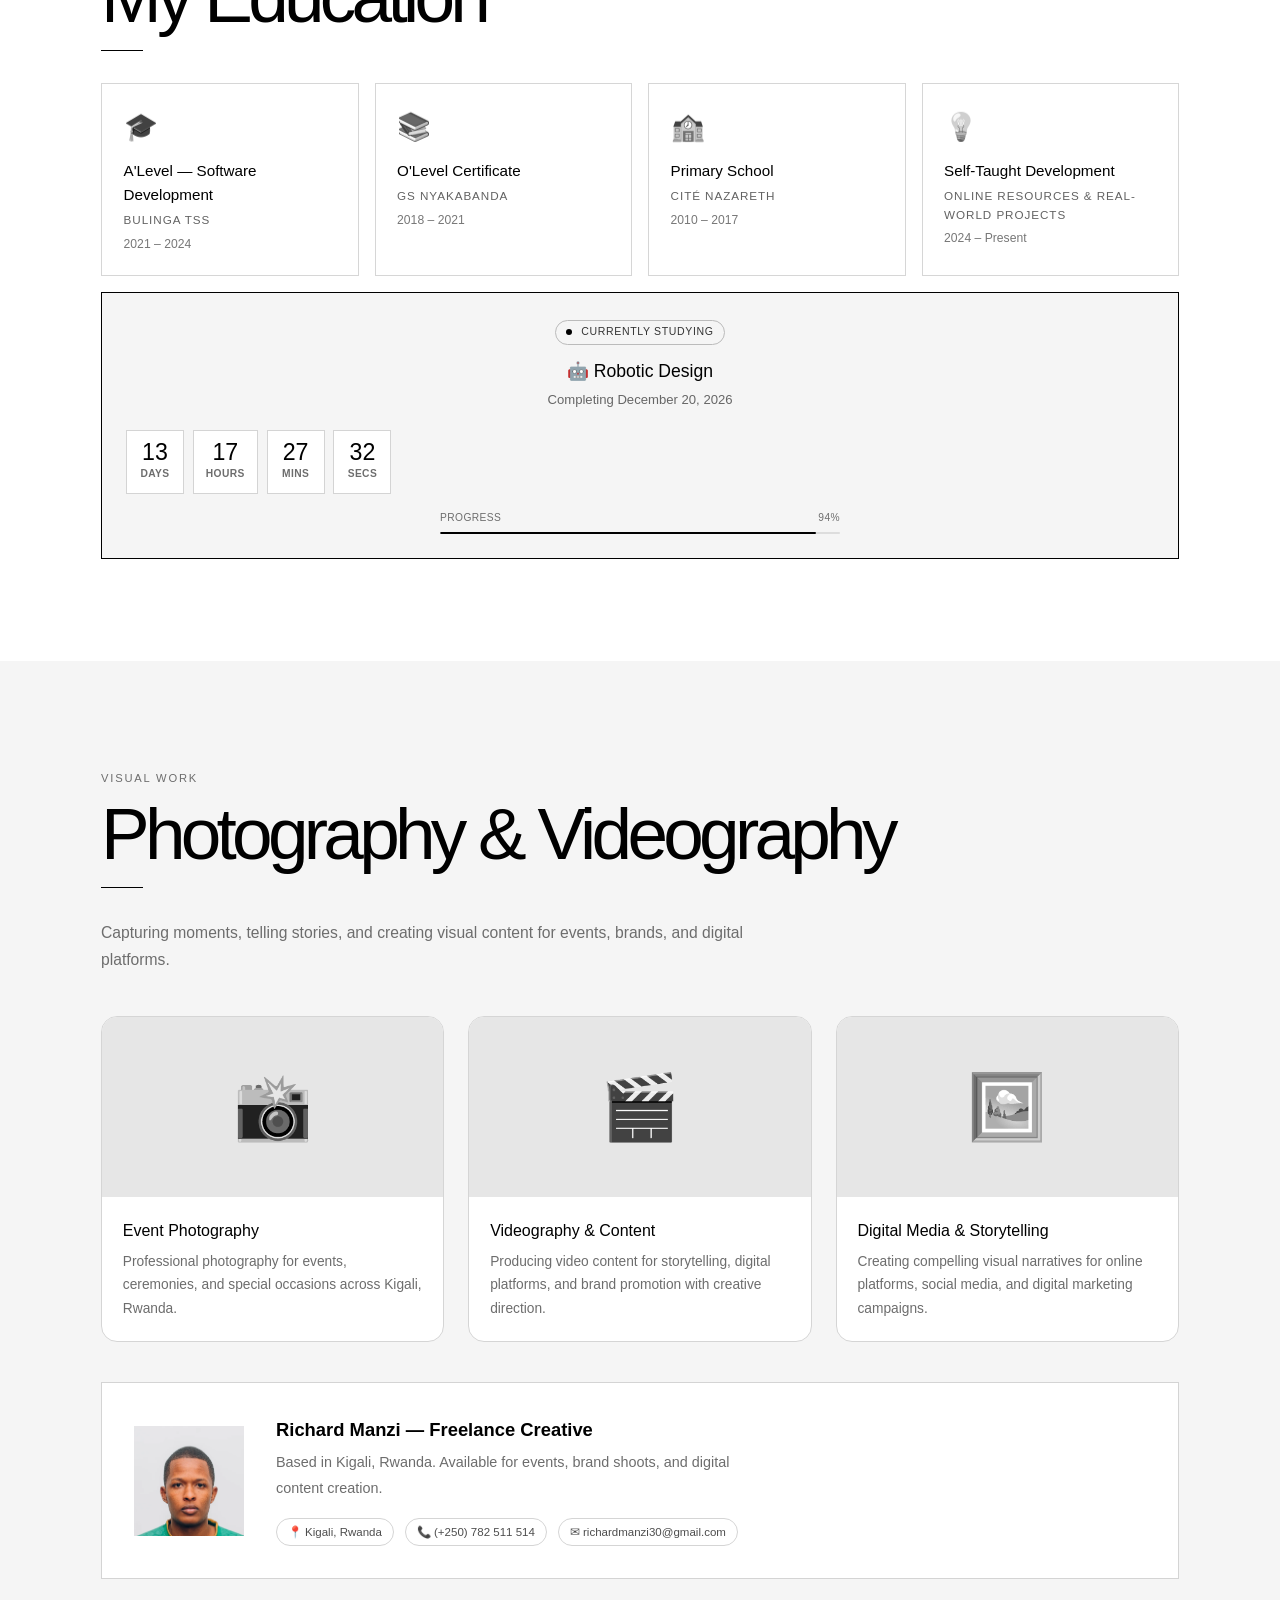
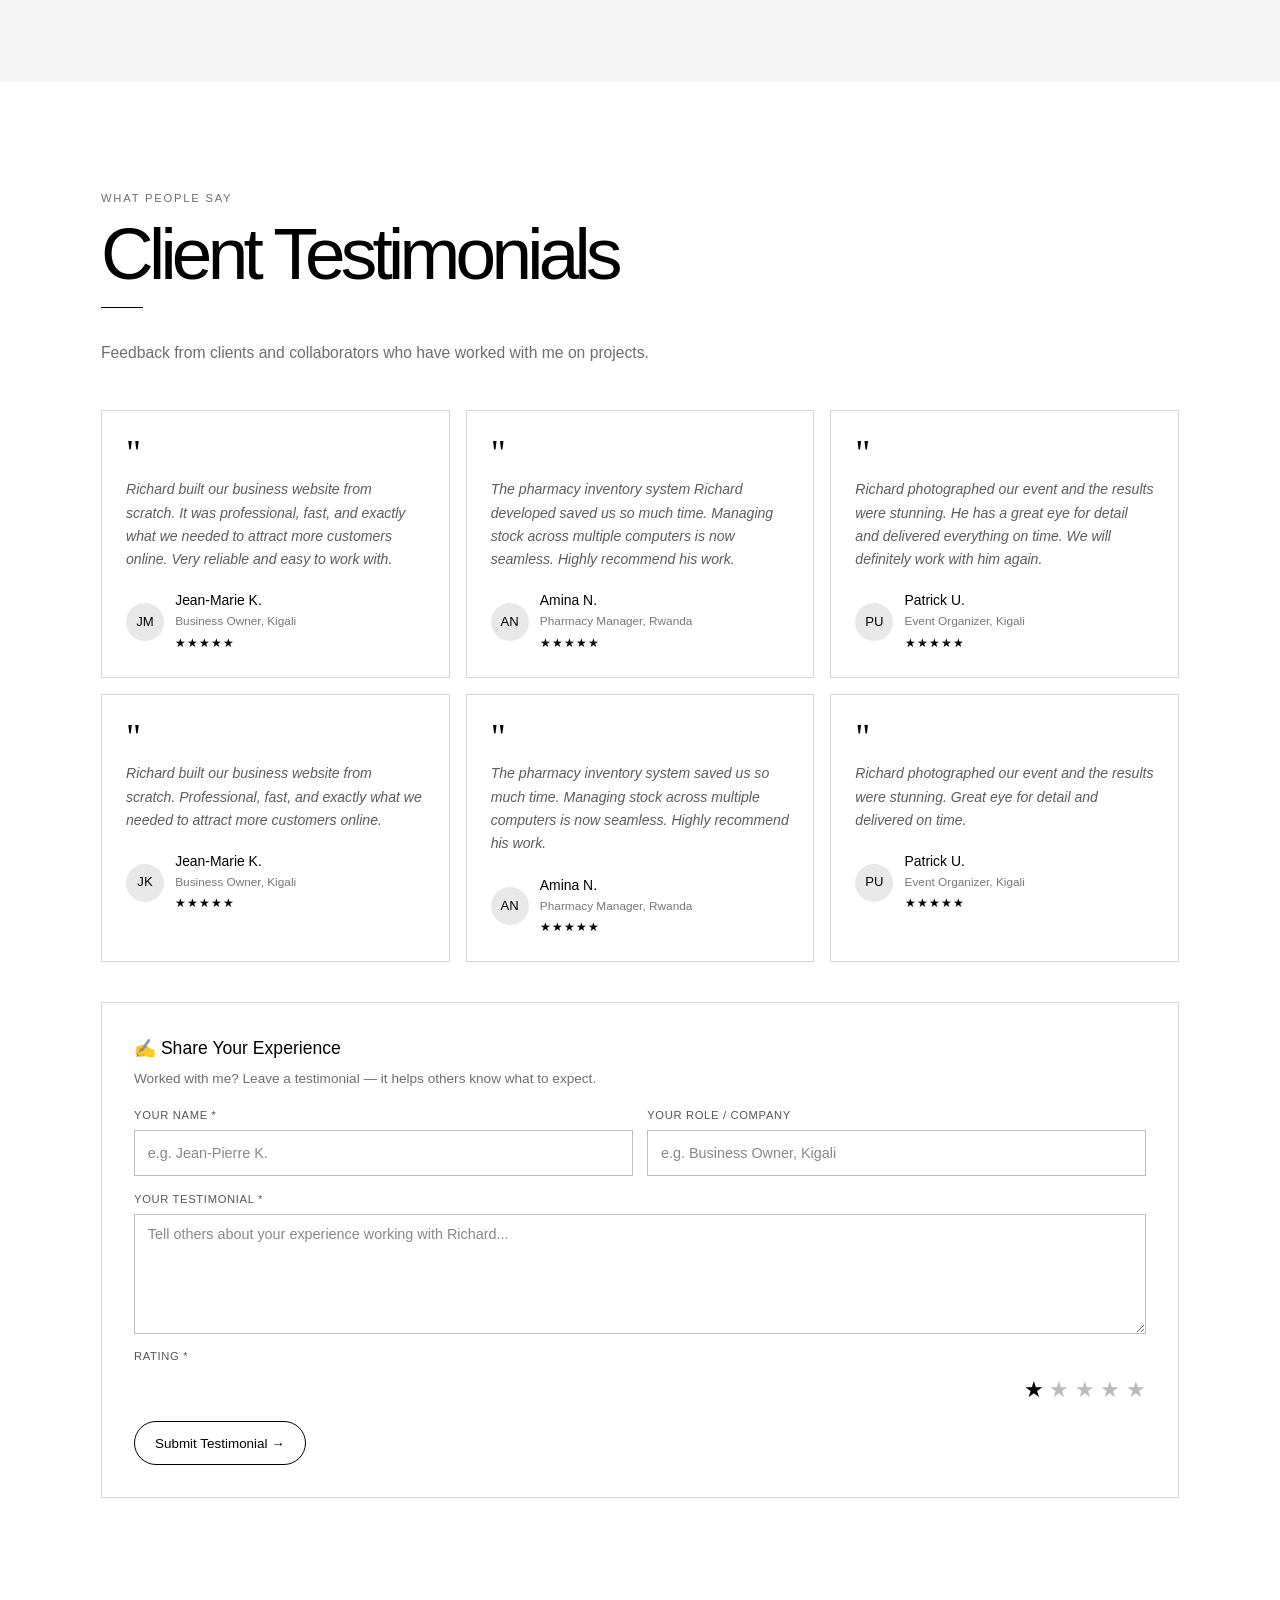
==== commit b144ecce: "Remove obsolete loader closing tag" ====
--- a/index.html
+++ b/index.html
@@ -587,10 +587,6 @@
 
 <a class="skip-link" href="#main-content">Skip to content</a>
 <div id="progress-bar"></div>
-
-<!-- LOADER -->
-
-</div>
 
 <!-- STICKY HIRE BANNER -->
 <div id="hire-banner">
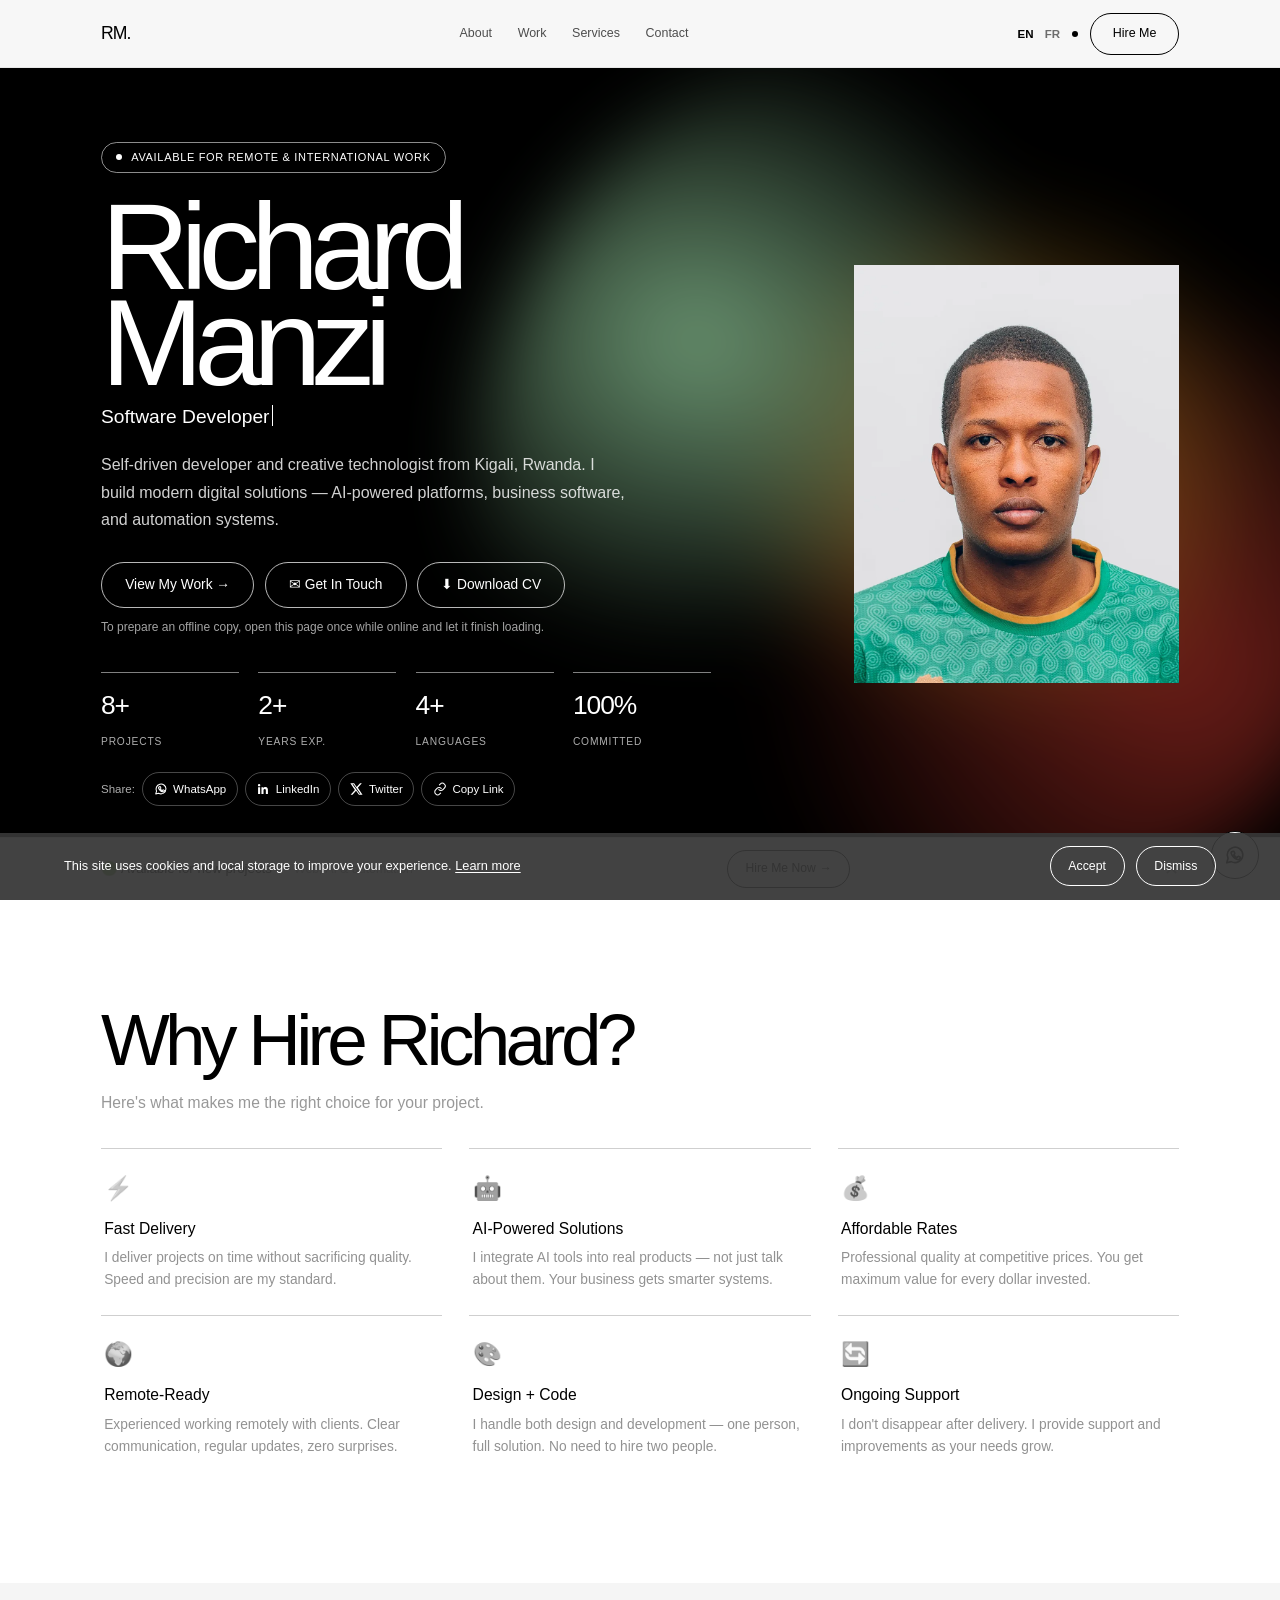
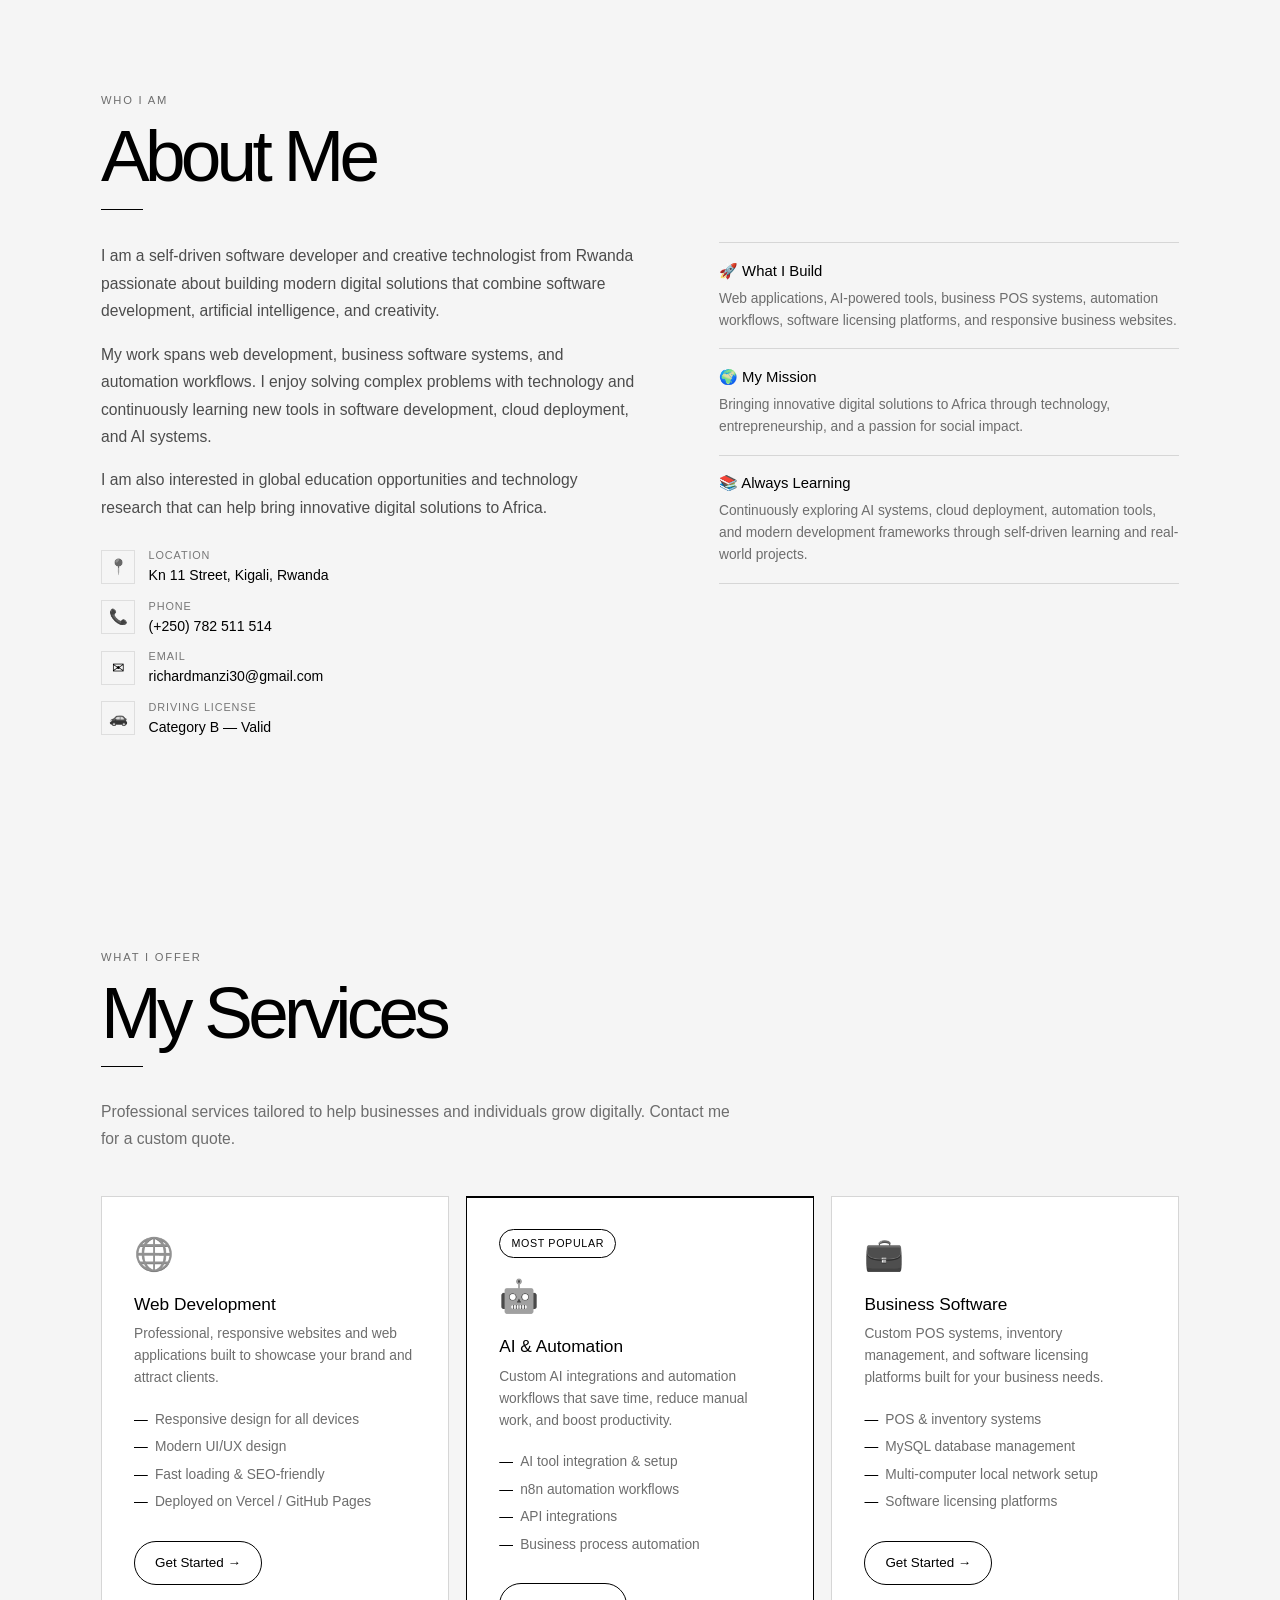
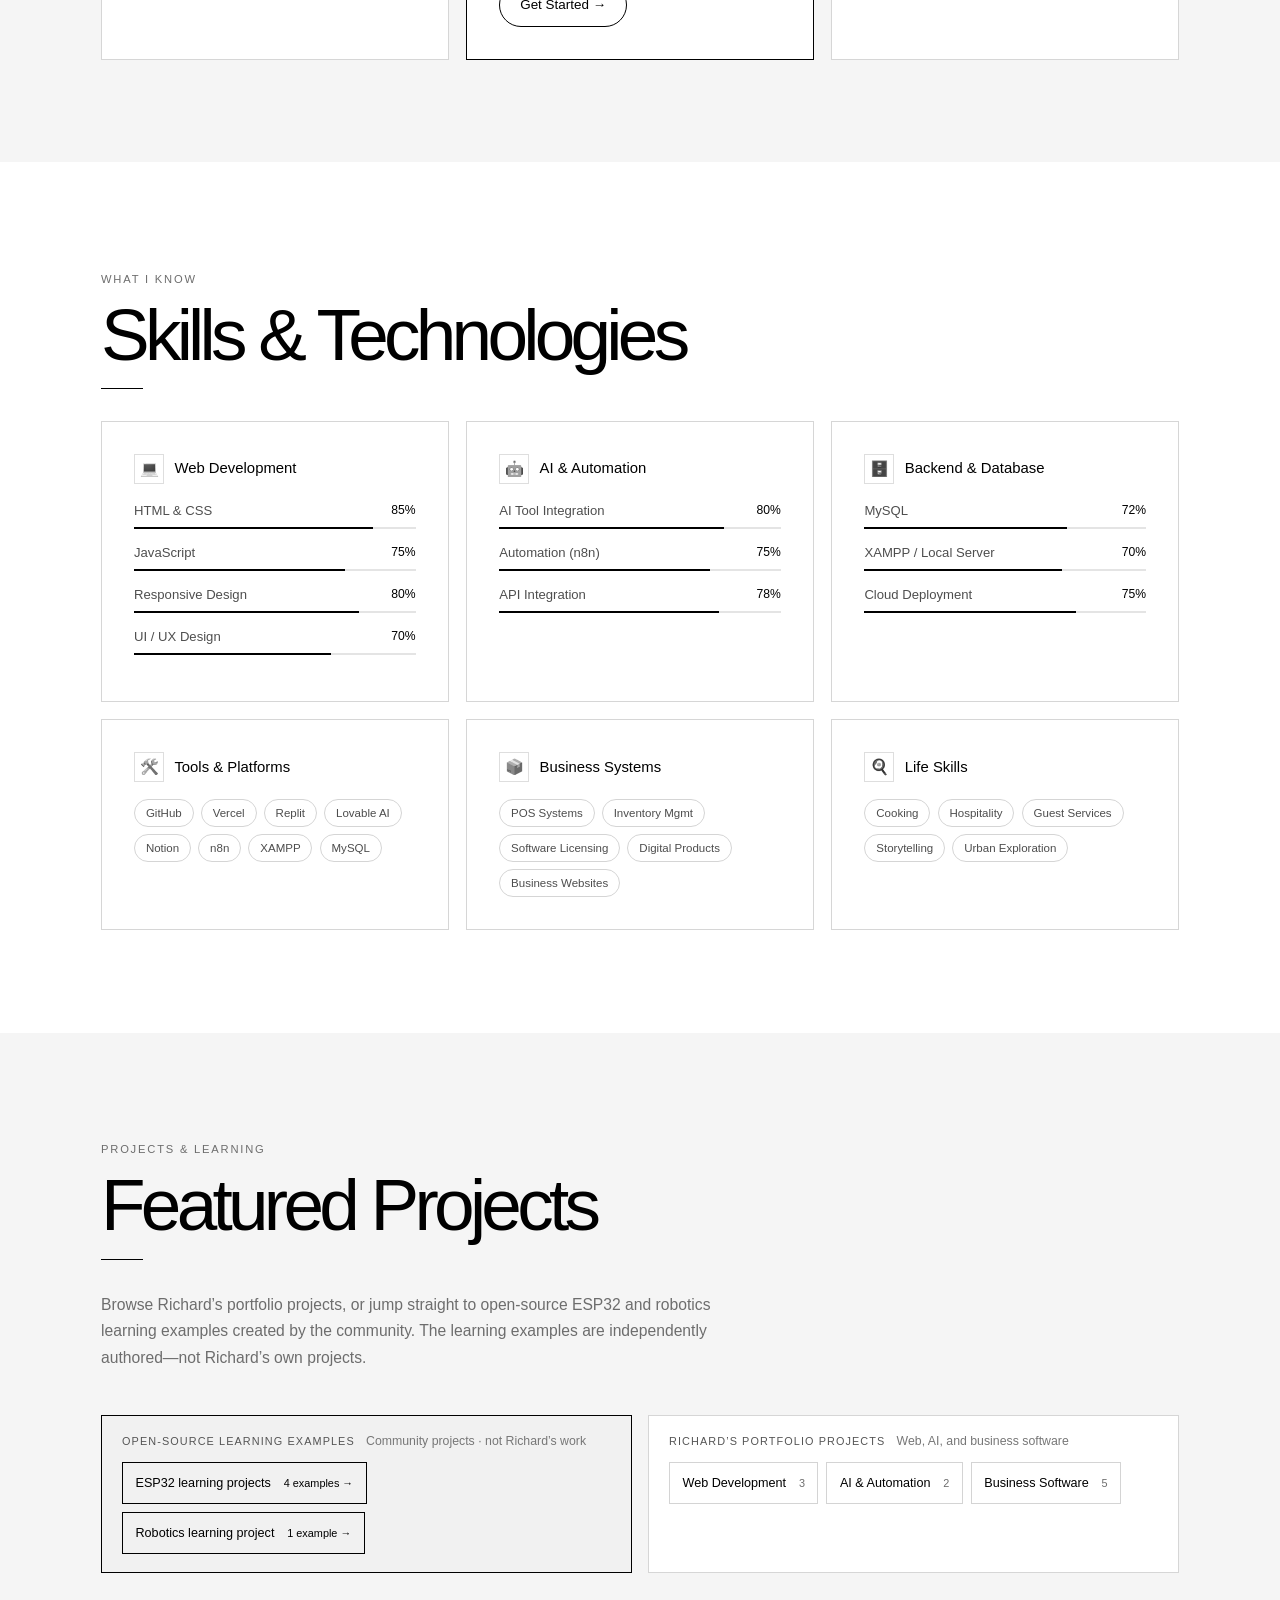
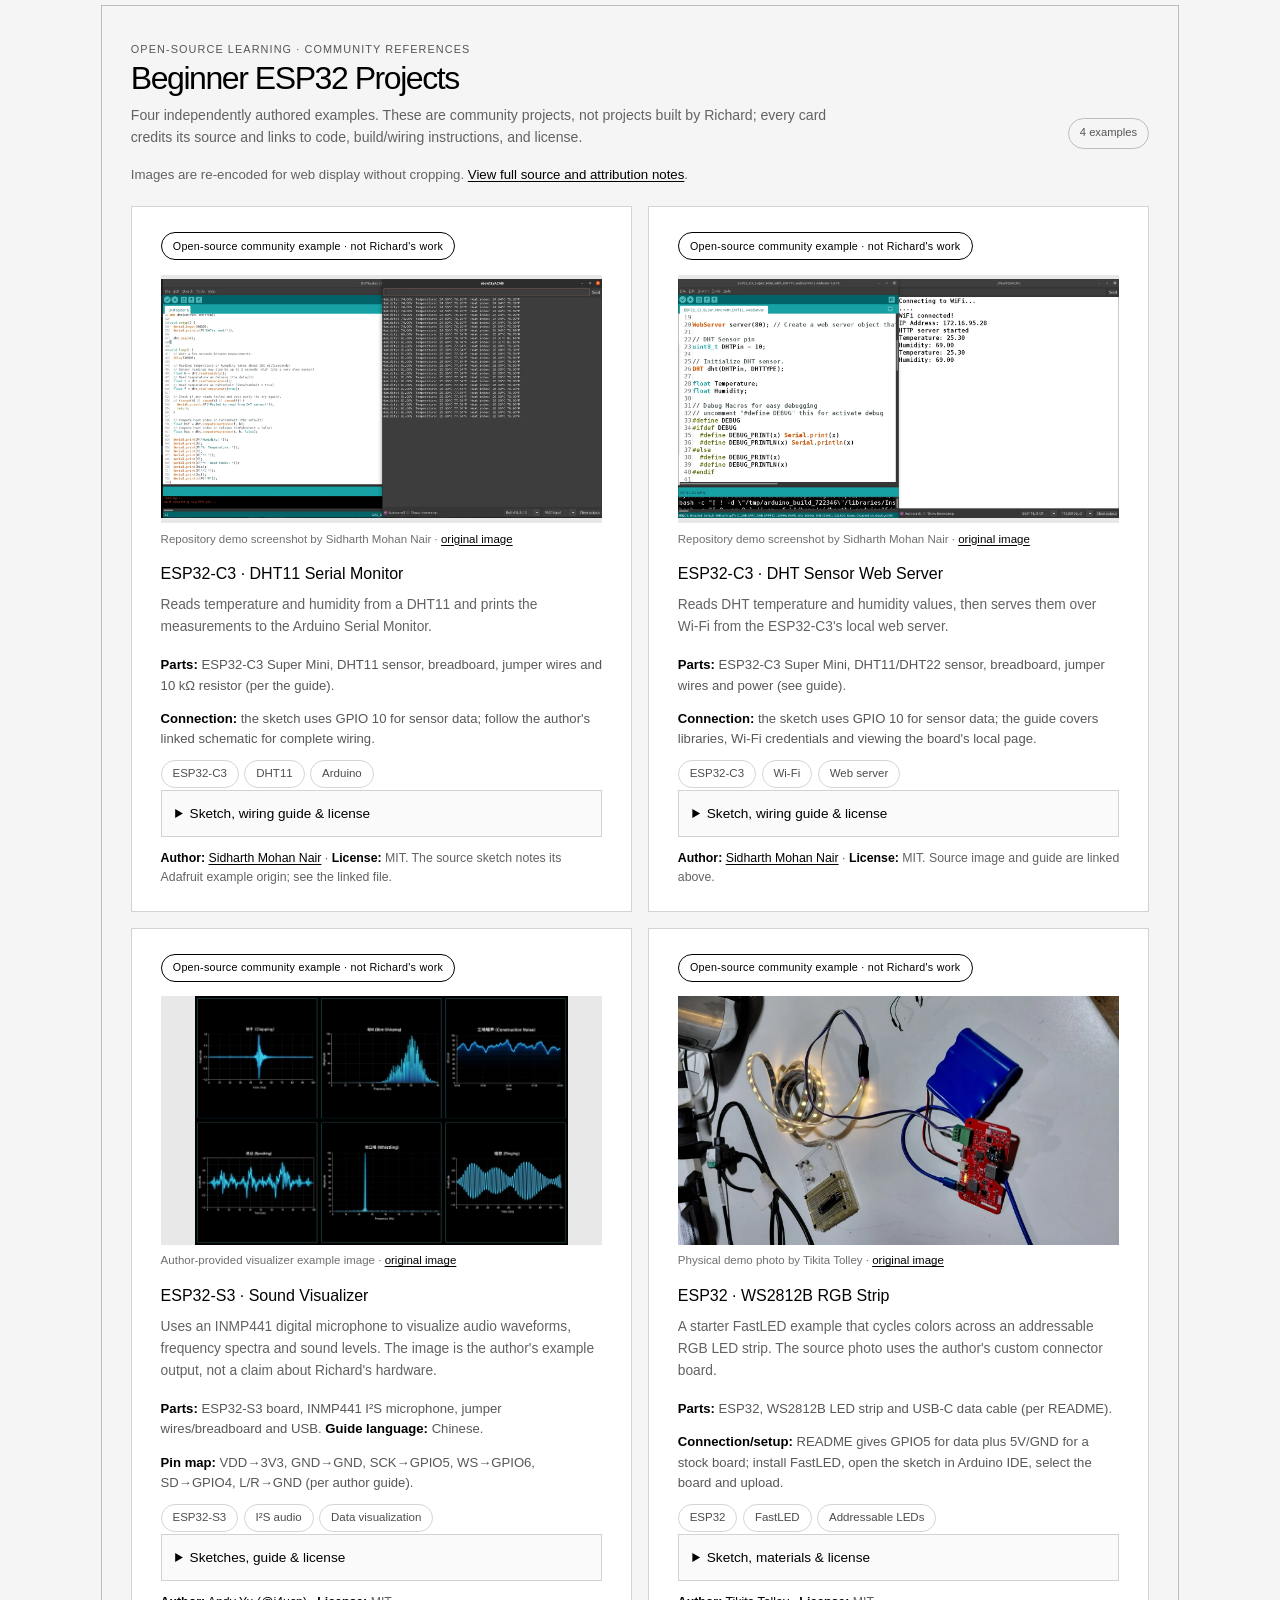
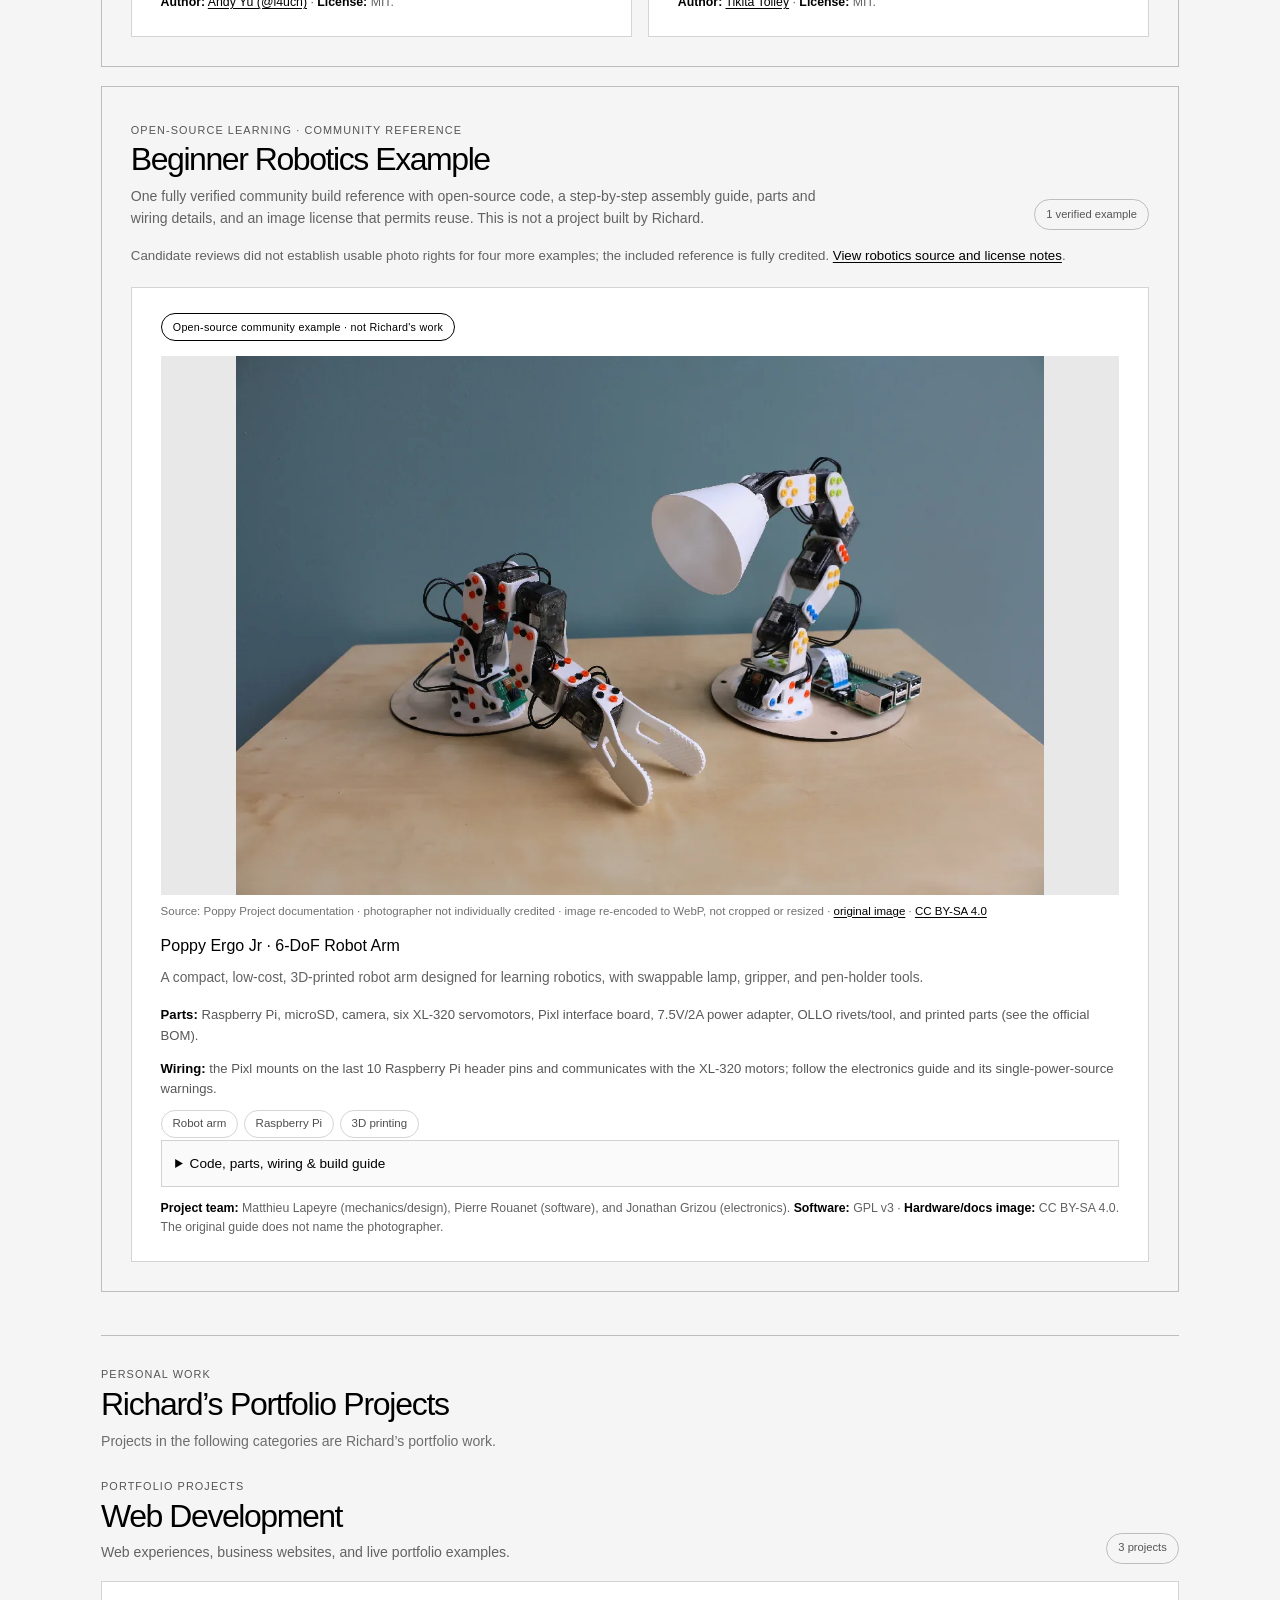
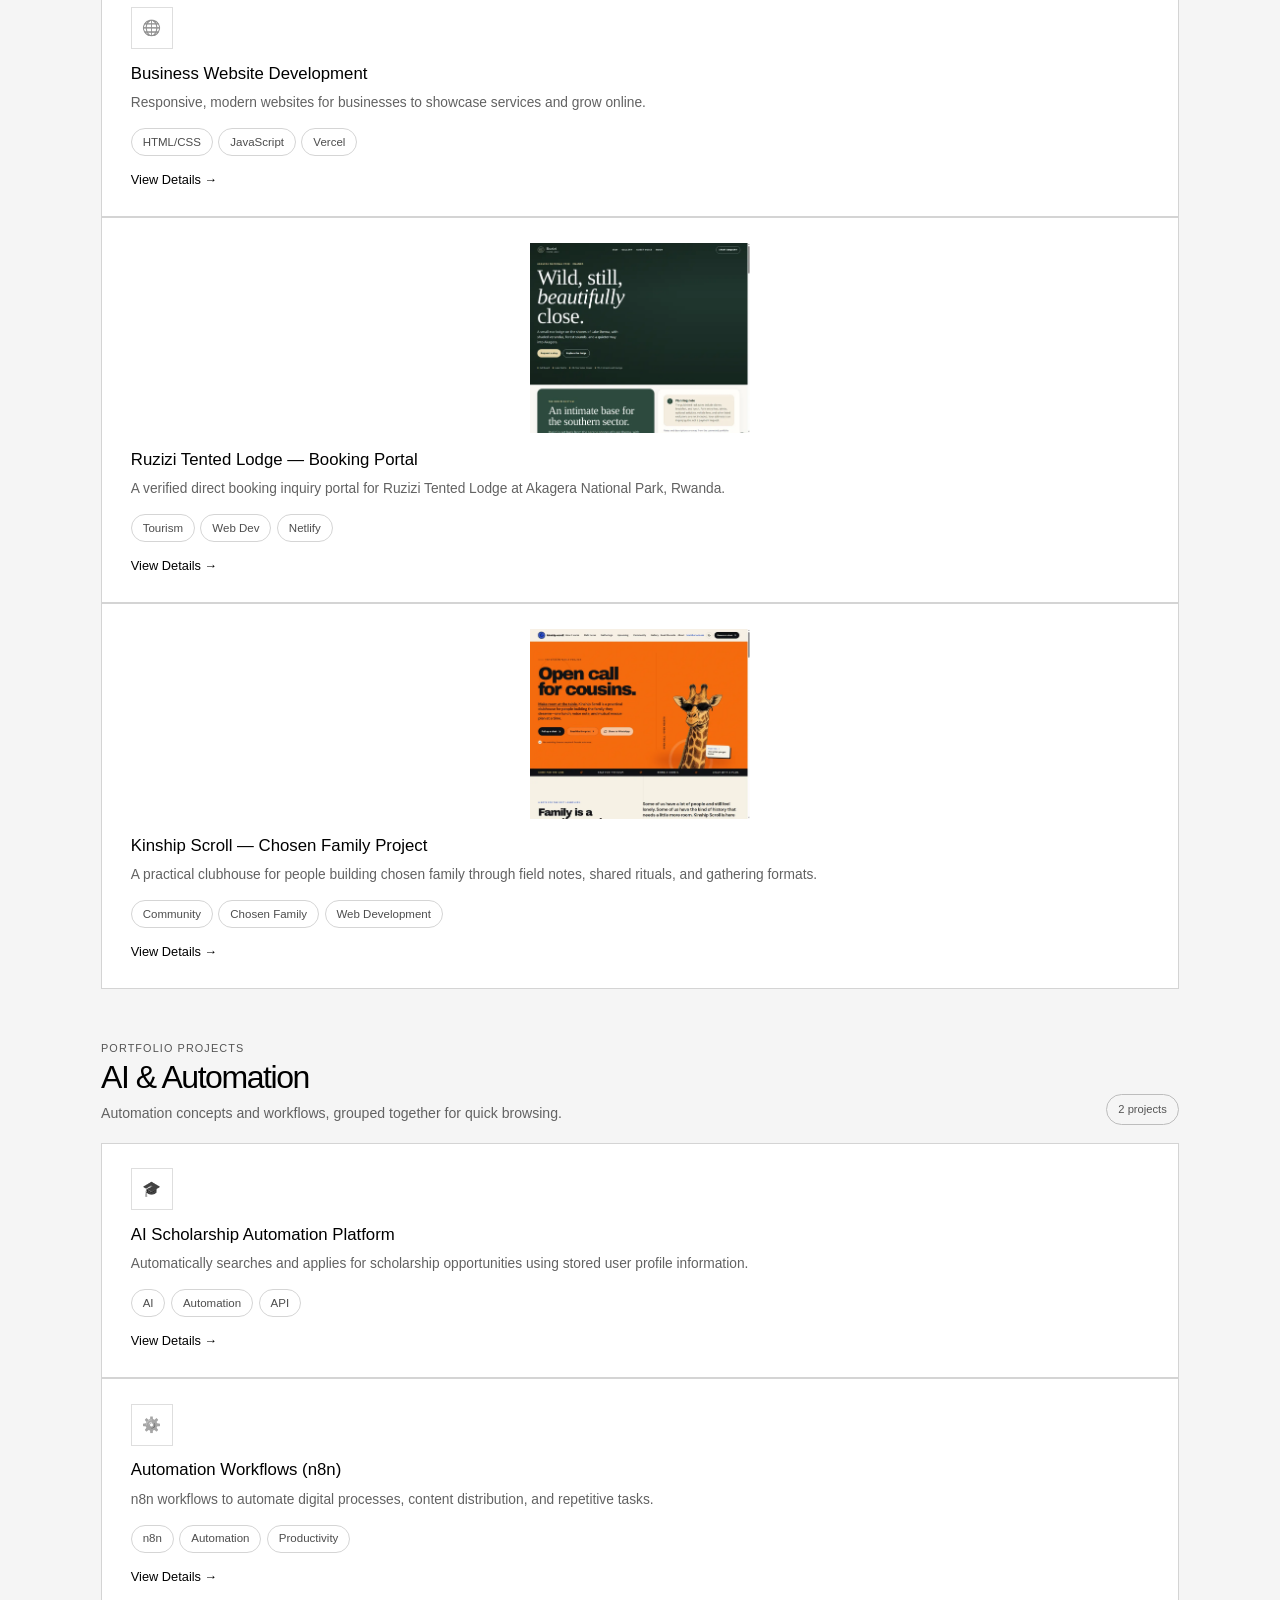
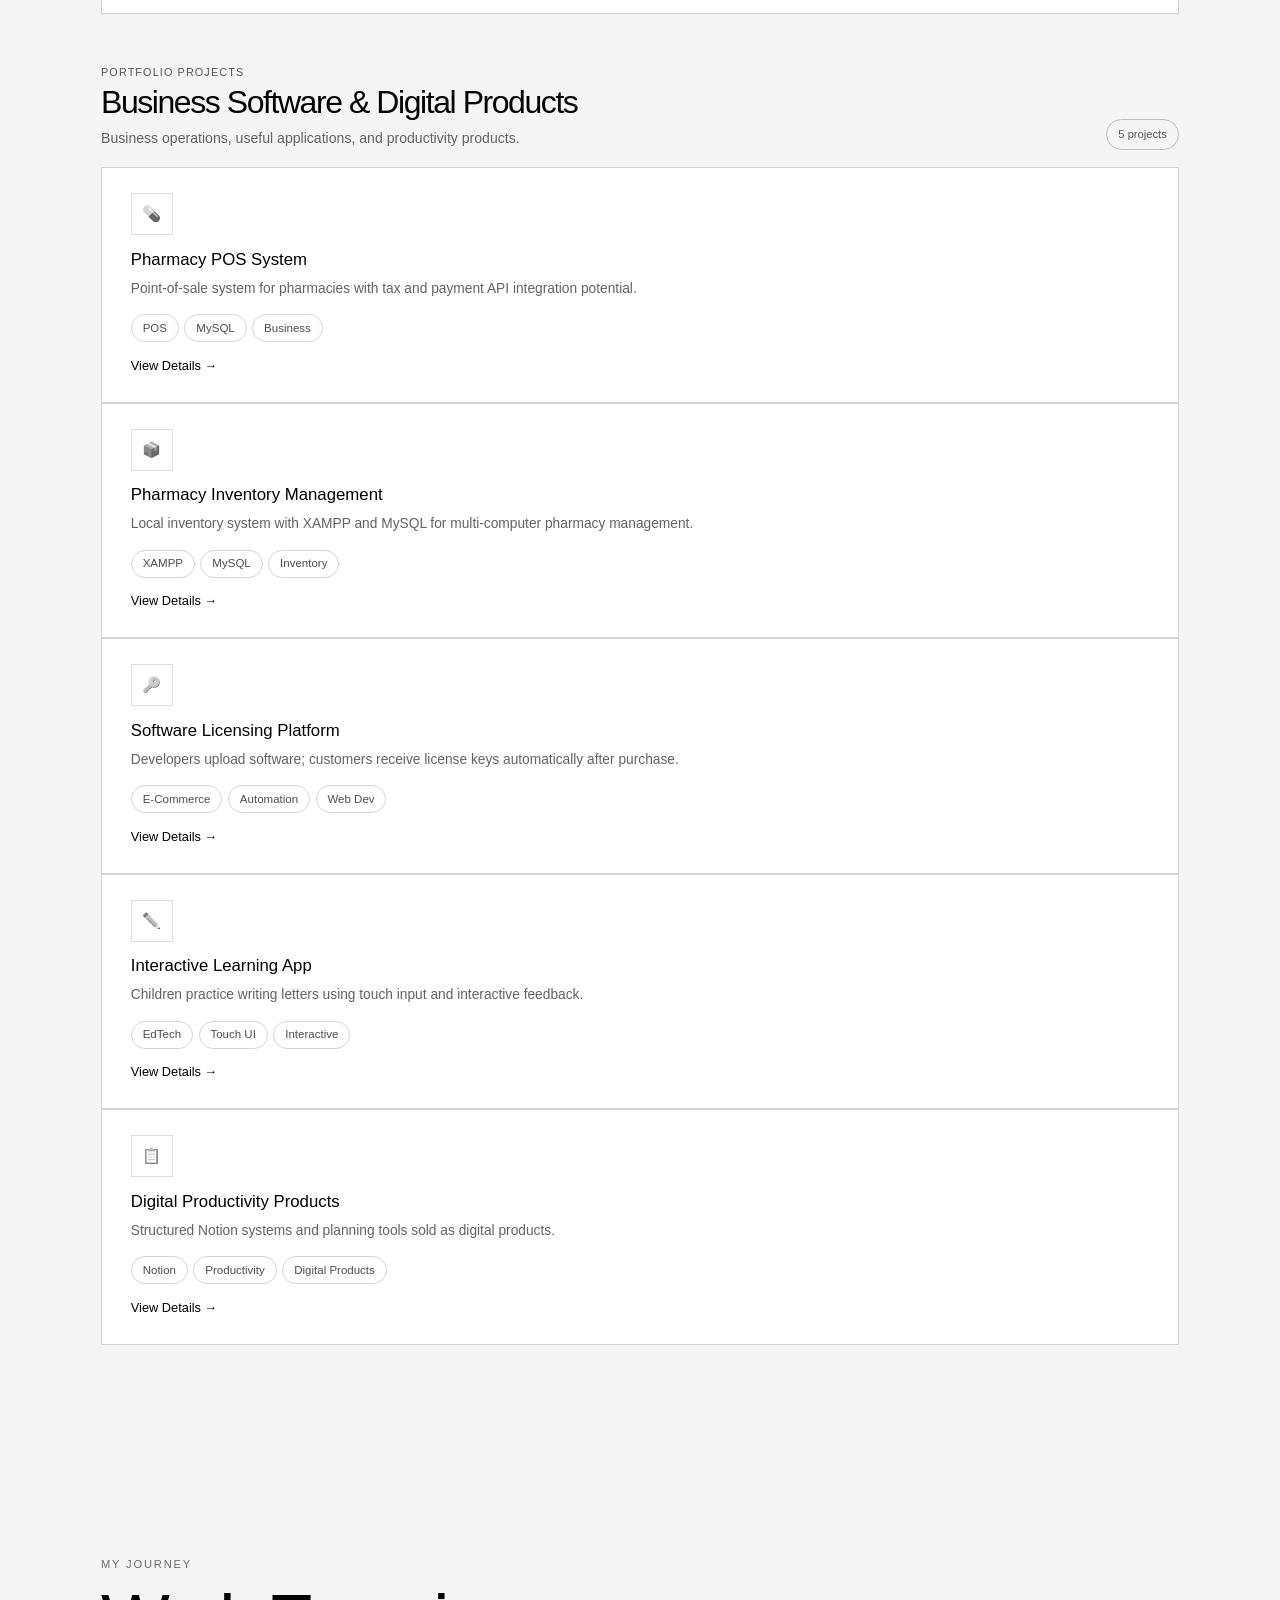
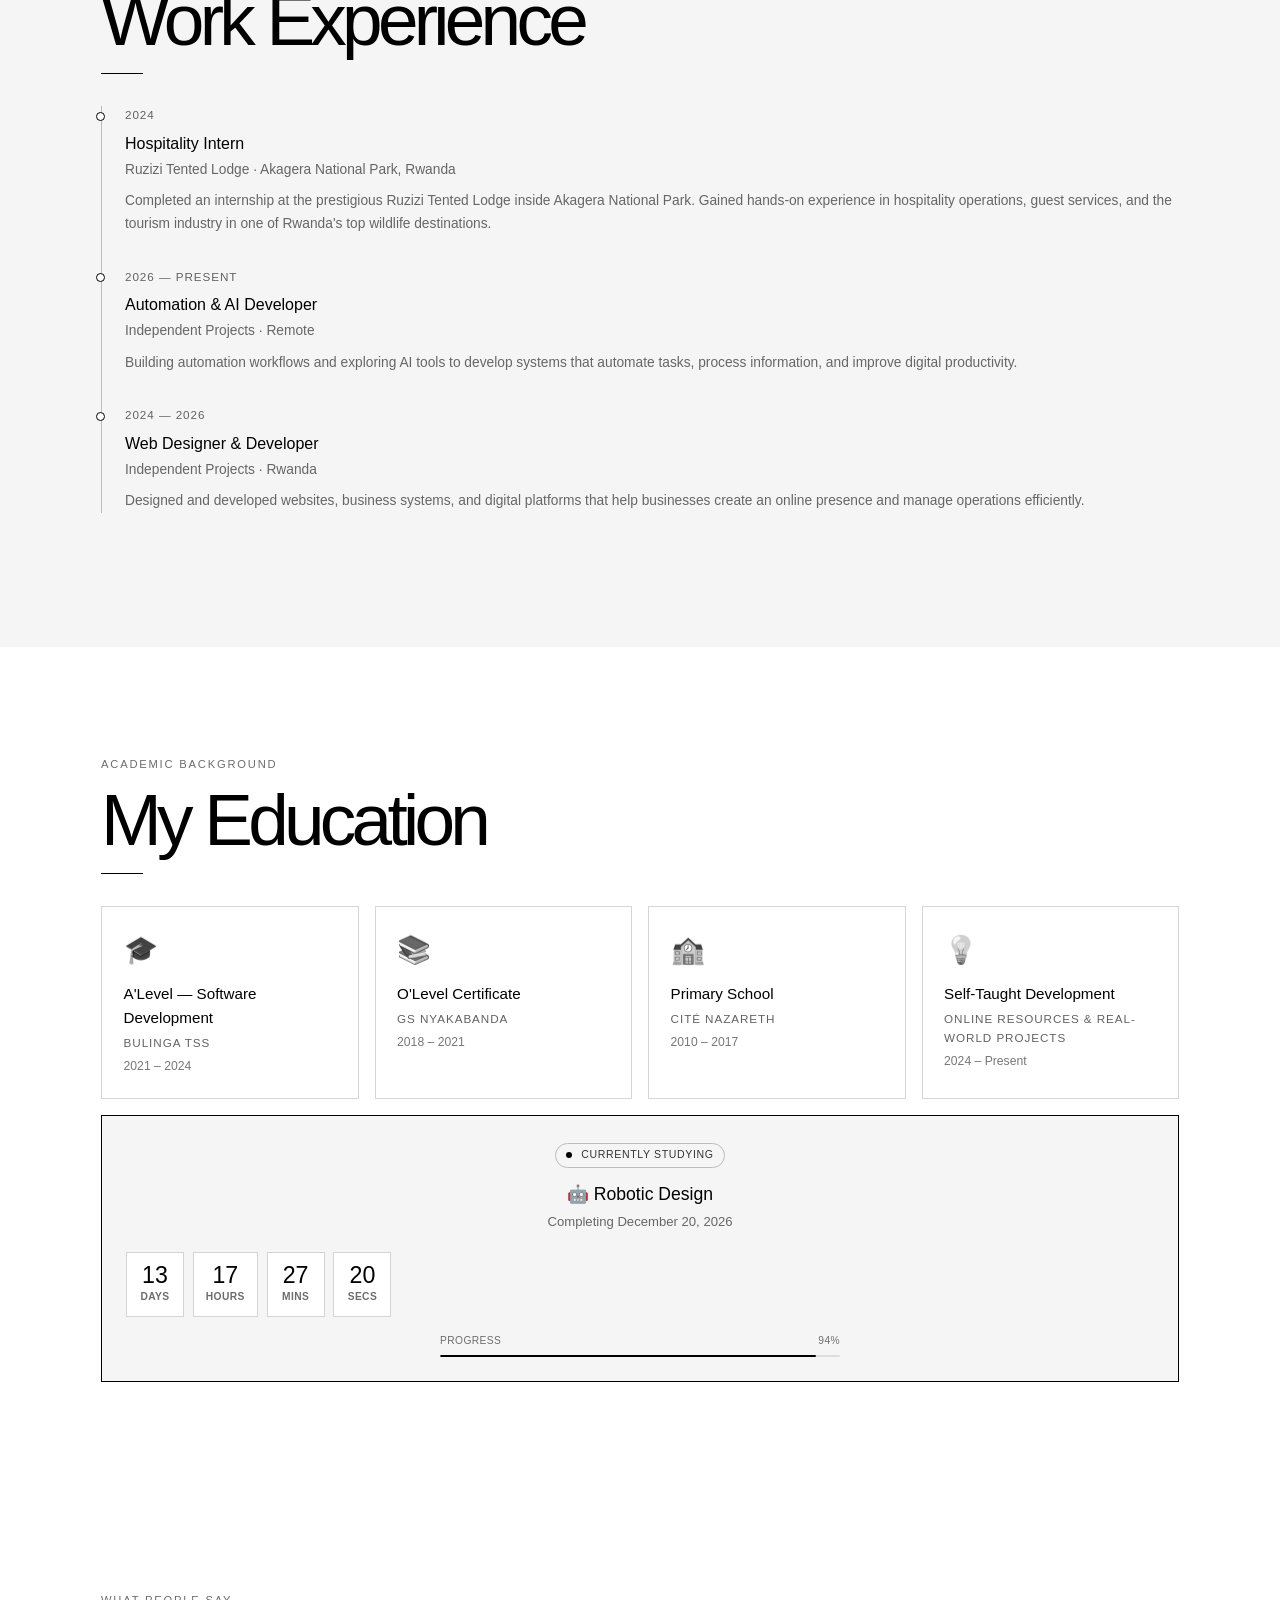
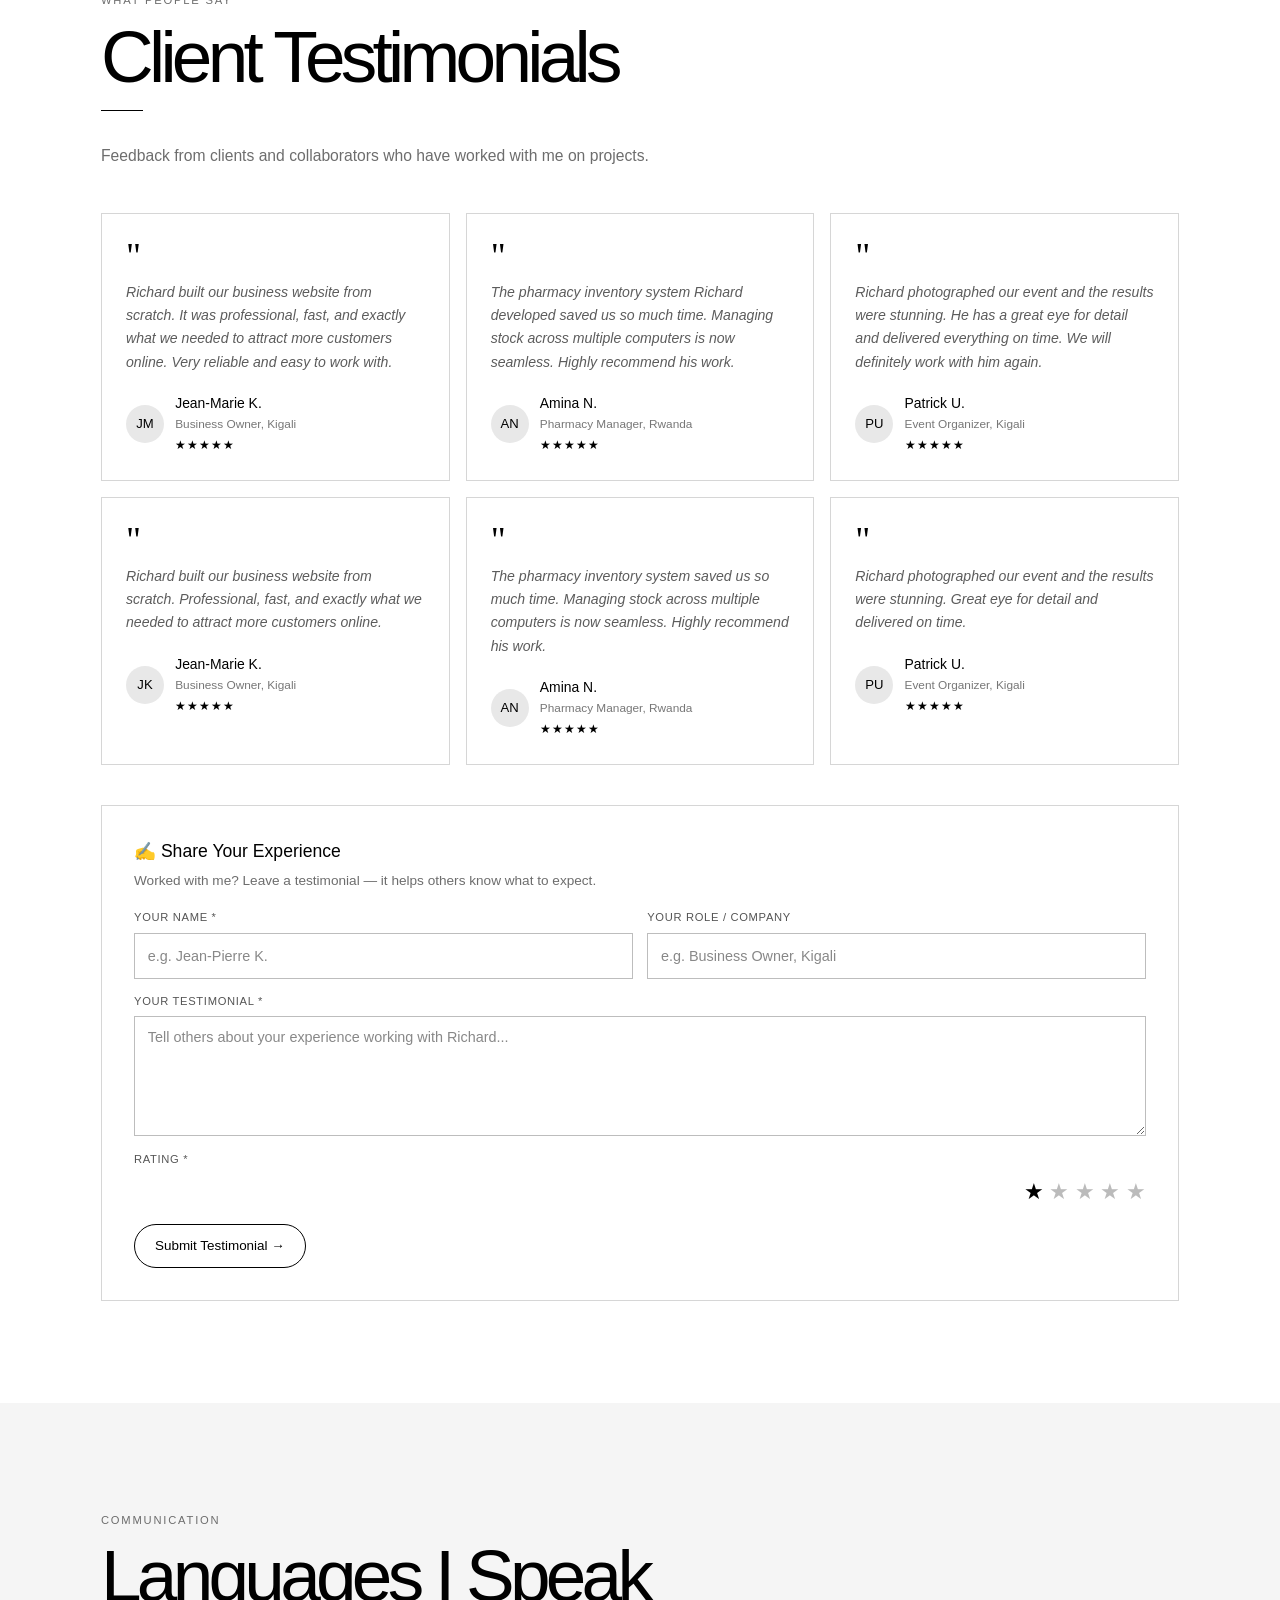
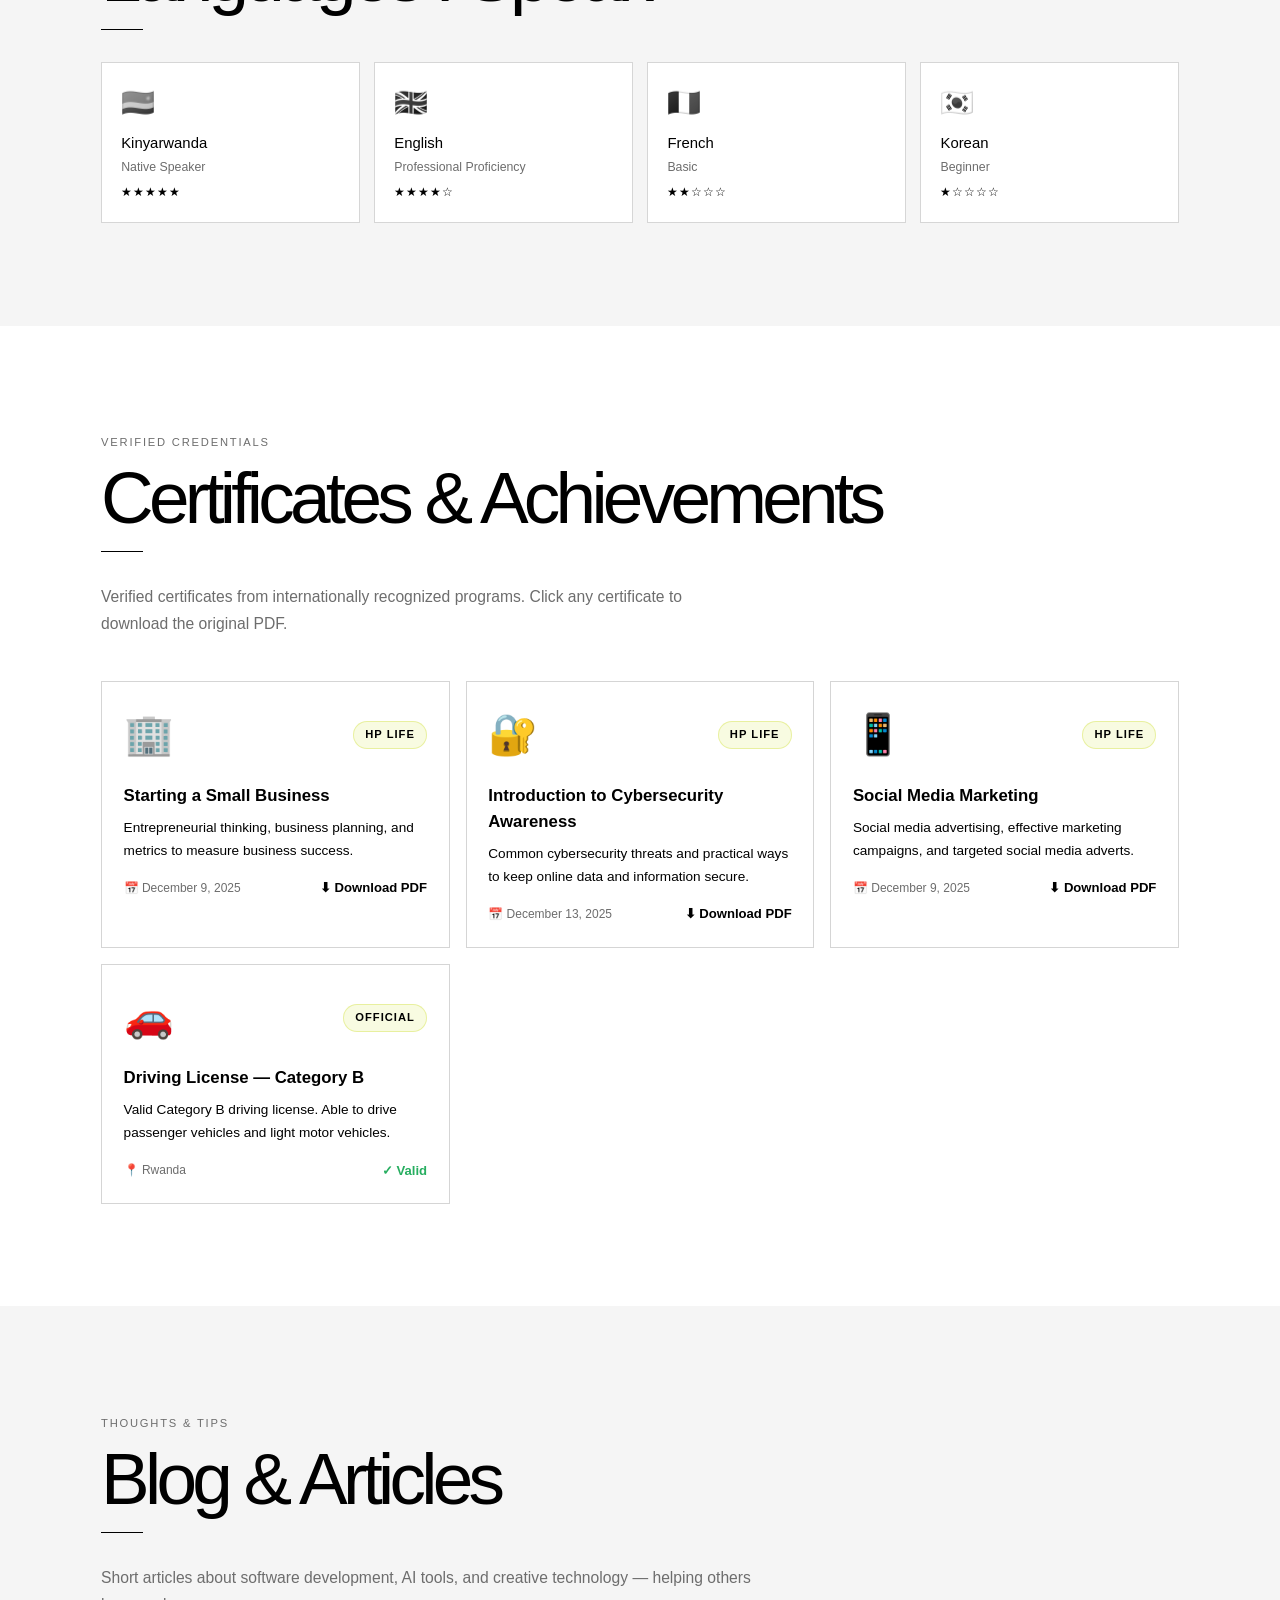
==== commit b2063c35: "Remove photography and videography offerings from review draft" ====
--- a/index.html
+++ b/index.html
@@ -18,7 +18,7 @@
   <meta name="viewport" content="width=device-width, initial-scale=1.0" />
   <title>Richard Manzi | Software Developer & Creative Technologist — Kigali, Rwanda</title>
   <meta name="description" content="Richard Manzi — Software Developer, AI Builder, Robotic Design Student & Creative Technologist from Kigali, Rwanda. Building web apps, AI tools, automation systems & digital solutions. Available for hire." />
-  <meta name="keywords" content="Richard Manzi, Manzi Richard, Richard Manzi Rwanda, Richard Manzi Kigali, Software Developer Rwanda, Web Developer Kigali, AI Developer Africa, AI Builder Rwanda, Robotic Design Rwanda, Photographer Kigali, Portfolio Rwanda, Freelance Developer Rwanda, Web Design Kigali, Business Software Rwanda, Automation Rwanda, n8n Rwanda, React Developer Africa, JavaScript Developer Rwanda, hire developer Rwanda, manzirichard, Richard Manzi portfolio, Richard Manzi developer, best developer Rwanda" />
+  <meta name="keywords" content="Richard Manzi, Manzi Richard, Richard Manzi Rwanda, Richard Manzi Kigali, Software Developer Rwanda, Web Developer Kigali, AI Developer Africa, AI Builder Rwanda, Robotic Design Rwanda, Portfolio Rwanda, Freelance Developer Rwanda, Web Design Kigali, Business Software Rwanda, Automation Rwanda, n8n Rwanda, React Developer Africa, JavaScript Developer Rwanda, hire developer Rwanda, manzirichard, Richard Manzi portfolio, Richard Manzi developer, best developer Rwanda" />
   <meta name="geo.region" content="RW" />
   <meta name="geo.placename" content="Kigali, Rwanda" />
   <link rel="canonical" href="https://richardmanzi.github.io/" />
@@ -68,7 +68,7 @@
       "https://www.linkedin.com/in/manzi-richard-768a50338",
       "https://wa.me/250782511514"
     ],
-    "knowsAbout": ["Software Development", "Web Development", "AI", "Robotic Design", "Photography", "Automation", "React", "JavaScript", "Python"],
+    "knowsAbout": ["Software Development", "Web Development", "AI", "Robotic Design", "Automation", "React", "JavaScript", "Python"],
     "nationality": {
       "@type": "Country",
       "name": "Rwanda"
@@ -287,8 +287,6 @@
     .edu-school { color: var(--lime); font-size: 0.88rem; font-weight: 600; margin-bottom: 0.3rem; }
     .edu-year { color: var(--muted); font-size: 0.78rem; }
 
-    /* PHOTOGRAPHY */
-    #photography { background: var(--dark3); }
 
     /* TESTIMONIALS */
     #testimonials { background: var(--dark2); }
@@ -581,7 +579,7 @@
 }
 
 </style>
-  <link rel="stylesheet" href="glass.css?v=editorial-2026-11-03-r2" />
+  <link rel="stylesheet" href="glass.css?v=editorial-2026-11-03-r3" />
 </head>
 <body>
 
@@ -590,7 +588,7 @@
 
 <!-- STICKY HIRE BANNER -->
 <div id="hire-banner">
-  <div class="hire-banner-text">🟢 Available for new projects<span>— Web Dev, AI, Photography</span></div>
+  <div class="hire-banner-text">🟢 Available for new projects<span>— Web, AI &amp; automation</span></div>
   <a href="mailto:richardmanzi30@gmail.com?subject=Hiring%20Inquiry&body=Hi%20Richard," class="hire-banner-btn">Hire Me Now →</a>
   <button class="hire-banner-close" onclick="document.getElementById('hire-banner').style.display='none'">✕</button>
 </div>
@@ -647,7 +645,7 @@
         <span class="last">Manzi</span>
       </h1>
       <p class="hero-title"><span class="typed-text" id="typed">Software Developer · AI Builder · Creative Technologist</span><span class="cursor" aria-hidden="true"></span></p>
-      <p class="hero-desc">Self-driven developer and creative technologist from Kigali, Rwanda. I build modern digital solutions — AI-powered platforms, business software, automation systems, and visual content.</p>
+      <p class="hero-desc">Self-driven developer and creative technologist from Kigali, Rwanda. I build modern digital solutions — AI-powered platforms, business software, and automation systems.</p>
       <div class="hero-actions">
         <a href="#projects" class="btn-primary">View My Work →</a>
         <a href="mailto:richardmanzi30@gmail.com" class="btn-secondary">✉ Get In Touch</a>
@@ -701,7 +699,7 @@
     <div class="about-grid">
       <div class="about-text fade-in">
         <p>I am a self-driven software developer and creative technologist from Rwanda passionate about building modern digital solutions that combine software development, artificial intelligence, and creativity.</p>
-        <p>My work spans web development, business software systems, automation workflows, and digital media. I enjoy solving complex problems with technology and continuously learning new tools in software development, cloud deployment, and AI systems.</p>
+        <p>My work spans web development, business software systems, and automation workflows. I enjoy solving complex problems with technology and continuously learning new tools in software development, cloud deployment, and AI systems.</p>
         <p>I am also interested in global education opportunities and technology research that can help bring innovative digital solutions to Africa.</p>
         <div class="about-info">
           <div class="about-info-item"><div class="about-info-icon">📍</div><div><div class="about-info-label">Location</div><div class="about-info-value">Kn 11 Street, Kigali, Rwanda</div></div></div>
@@ -712,7 +710,6 @@
       </div>
       <div class="about-right fade-in">
         <div class="about-card"><div class="about-card-title">🚀 What I Build</div><div class="about-card-text">Web applications, AI-powered tools, business POS systems, automation workflows, software licensing platforms, and responsive business websites.</div></div>
-        <div class="about-card"><div class="about-card-title">🎨 Creative Side</div><div class="about-card-text">Professional photographer and videographer providing services for events, digital content, storytelling, and online platforms.</div></div>
         <div class="about-card"><div class="about-card-title">🌍 My Mission</div><div class="about-card-text">Bringing innovative digital solutions to Africa through technology, entrepreneurship, and a passion for social impact.</div></div>
         <div class="about-card"><div class="about-card-title">📚 Always Learning</div><div class="about-card-text">Continuously exploring AI systems, cloud deployment, automation tools, and modern development frameworks through self-driven learning and real-world projects.</div></div>
       </div>
@@ -731,7 +728,6 @@
       <div class="service-card fade-in"><div class="service-icon">🌐</div><div class="service-name">Web Development</div><div class="service-desc">Professional, responsive websites and web applications built to showcase your brand and attract clients.</div><div class="service-features"><div class="service-feature">Responsive design for all devices</div><div class="service-feature">Modern UI/UX design</div><div class="service-feature">Fast loading &amp; SEO-friendly</div><div class="service-feature">Deployed on Vercel / GitHub Pages</div></div><a href="https://wa.me/250782511514?text=Hi%20Richard%2C%20I%20need%20a%20website." target="_blank" class="service-cta">Get Started →</a></div>
       <div class="service-card featured fade-in"><div class="service-badge">Most Popular</div><div class="service-icon">🤖</div><div class="service-name">AI &amp; Automation</div><div class="service-desc">Custom AI integrations and automation workflows that save time, reduce manual work, and boost productivity.</div><div class="service-features"><div class="service-feature">AI tool integration &amp; setup</div><div class="service-feature">n8n automation workflows</div><div class="service-feature">API integrations</div><div class="service-feature">Business process automation</div></div><a href="https://wa.me/250782511514?text=Hi%20Richard%2C%20I%20need%20AI%20automation." target="_blank" class="service-cta">Get Started →</a></div>
       <div class="service-card fade-in"><div class="service-icon">💼</div><div class="service-name">Business Software</div><div class="service-desc">Custom POS systems, inventory management, and software licensing platforms built for your business needs.</div><div class="service-features"><div class="service-feature">POS &amp; inventory systems</div><div class="service-feature">MySQL database management</div><div class="service-feature">Multi-computer local network setup</div><div class="service-feature">Software licensing platforms</div></div><a href="https://wa.me/250782511514?text=Hi%20Richard%2C%20I%20need%20business%20software." target="_blank" class="service-cta">Get Started →</a></div>
-      <div class="service-card fade-in"><div class="service-icon">📸</div><div class="service-name">Photography &amp; Video</div><div class="service-desc">Professional photography and videography for events, brand content, and digital storytelling.</div><div class="service-features"><div class="service-feature">Event photography</div><div class="service-feature">Brand &amp; product shoots</div><div class="service-feature">Video content production</div><div class="service-feature">Digital media storytelling</div></div><a href="https://wa.me/250782511514?text=Hi%20Richard%2C%20I%20need%20photography%20services." target="_blank" class="service-cta">Get Started →</a></div>
     </div>
   </div>
 </section>
@@ -747,7 +743,6 @@
       <div class="skill-category fade-in"><div class="skill-cat-title"><div class="skill-cat-icon">🤖</div> AI &amp; Automation</div><div class="skill-bar-wrap"><div class="skill-bar-top"><span class="skill-bar-name">AI Tool Integration</span><span class="skill-bar-pct">80%</span></div><div class="skill-bar-bg"><div class="skill-bar-fill" data-width="80"></div></div></div><div class="skill-bar-wrap"><div class="skill-bar-top"><span class="skill-bar-name">Automation (n8n)</span><span class="skill-bar-pct">75%</span></div><div class="skill-bar-bg"><div class="skill-bar-fill" data-width="75"></div></div></div><div class="skill-bar-wrap"><div class="skill-bar-top"><span class="skill-bar-name">API Integration</span><span class="skill-bar-pct">78%</span></div><div class="skill-bar-bg"><div class="skill-bar-fill" data-width="78"></div></div></div></div>
       <div class="skill-category fade-in"><div class="skill-cat-title"><div class="skill-cat-icon">🗄️</div> Backend &amp; Database</div><div class="skill-bar-wrap"><div class="skill-bar-top"><span class="skill-bar-name">MySQL</span><span class="skill-bar-pct">72%</span></div><div class="skill-bar-bg"><div class="skill-bar-fill" data-width="72"></div></div></div><div class="skill-bar-wrap"><div class="skill-bar-top"><span class="skill-bar-name">XAMPP / Local Server</span><span class="skill-bar-pct">70%</span></div><div class="skill-bar-bg"><div class="skill-bar-fill" data-width="70"></div></div></div><div class="skill-bar-wrap"><div class="skill-bar-top"><span class="skill-bar-name">Cloud Deployment</span><span class="skill-bar-pct">75%</span></div><div class="skill-bar-bg"><div class="skill-bar-fill" data-width="75"></div></div></div></div>
       <div class="skill-category fade-in"><div class="skill-cat-title"><div class="skill-cat-icon">🛠️</div> Tools &amp; Platforms</div><div class="skill-tags"><span class="skill-tag">GitHub</span><span class="skill-tag">Vercel</span><span class="skill-tag">Replit</span><span class="skill-tag">Lovable AI</span><span class="skill-tag">Notion</span><span class="skill-tag">n8n</span><span class="skill-tag">XAMPP</span><span class="skill-tag">MySQL</span></div></div>
-      <div class="skill-category fade-in"><div class="skill-cat-title"><div class="skill-cat-icon">📸</div> Creative Skills</div><div class="skill-bar-wrap"><div class="skill-bar-top"><span class="skill-bar-name">Photography</span><span class="skill-bar-pct">85%</span></div><div class="skill-bar-bg"><div class="skill-bar-fill" data-width="85"></div></div></div><div class="skill-bar-wrap"><div class="skill-bar-top"><span class="skill-bar-name">Videography</span><span class="skill-bar-pct">78%</span></div><div class="skill-bar-bg"><div class="skill-bar-fill" data-width="78"></div></div></div><div class="skill-bar-wrap"><div class="skill-bar-top"><span class="skill-bar-name">Content Creation</span><span class="skill-bar-pct">80%</span></div><div class="skill-bar-bg"><div class="skill-bar-fill" data-width="80"></div></div></div></div>
       <div class="skill-category fade-in"><div class="skill-cat-title"><div class="skill-cat-icon">📦</div> Business Systems</div><div class="skill-tags"><span class="skill-tag">POS Systems</span><span class="skill-tag">Inventory Mgmt</span><span class="skill-tag">Software Licensing</span><span class="skill-tag">Digital Products</span><span class="skill-tag">Business Websites</span></div></div>
       <div class="skill-category fade-in"><div class="skill-cat-title"><div class="skill-cat-icon">🍳</div> Life Skills</div><div class="skill-tags"><span class="skill-tag">Cooking</span><span class="skill-tag">Hospitality</span><span class="skill-tag">Guest Services</span><span class="skill-tag">Storytelling</span><span class="skill-tag">Urban Exploration</span></div></div>
     </div>
@@ -993,7 +988,6 @@
       <div class="timeline-item fade-in"><div class="timeline-dot"></div><div class="timeline-date">2024</div><div class="timeline-title">Hospitality Intern</div><div class="timeline-company">Ruzizi Tented Lodge · Akagera National Park, Rwanda</div><div class="timeline-desc">Completed an internship at the prestigious Ruzizi Tented Lodge inside Akagera National Park. Gained hands-on experience in hospitality operations, guest services, and the tourism industry in one of Rwanda's top wildlife destinations.</div></div>
       <div class="timeline-item fade-in"><div class="timeline-dot"></div><div class="timeline-date">2026 — Present</div><div class="timeline-title">Automation &amp; AI Developer</div><div class="timeline-company">Independent Projects · Remote</div><div class="timeline-desc">Building automation workflows and exploring AI tools to develop systems that automate tasks, process information, and improve digital productivity.</div></div>
       <div class="timeline-item fade-in"><div class="timeline-dot"></div><div class="timeline-date">2024 — 2026</div><div class="timeline-title">Web Designer &amp; Developer</div><div class="timeline-company">Independent Projects · Rwanda</div><div class="timeline-desc">Designed and developed websites, business systems, and digital platforms that help businesses create an online presence and manage operations efficiently.</div></div>
-      <div class="timeline-item fade-in"><div class="timeline-dot"></div><div class="timeline-date">2024 — 2026</div><div class="timeline-title">Photographer &amp; Videographer</div><div class="timeline-company">Freelance Creative · Rwanda</div><div class="timeline-desc">Providing professional photography and videography services for events, digital content, and storytelling across Kigali, Rwanda.</div></div>
     </div>
   </div>
 </section>
@@ -1024,33 +1018,6 @@
             <div class="countdown-progress-label"><span>Progress</span><span id="cd-pct">0%</span></div>
             <div class="countdown-progress-bar"><div class="countdown-progress-fill" id="cd-fill"></div></div>
           </div>
-        </div>
-      </div>
-    </div>
-  </div>
-</section>
-
-<!-- PHOTOGRAPHY -->
-<section id="photography">
-  <div class="section-inner">
-    <span class="section-tag">Visual Work</span>
-    <h2 class="section-title">Photography &amp; <span>Videography</span></h2>
-    <div class="divider"></div>
-    <p class="section-sub">Capturing moments, telling stories, and creating visual content for events, brands, and digital platforms.</p>
-    <div style="display:grid; grid-template-columns:repeat(auto-fill,minmax(280px,1fr)); gap:1.5rem; margin-bottom:2.5rem;">
-      <div class="about-card fade-in" style="padding:0; overflow:hidden; border-radius:16px;"><div style="height:180px; background:linear-gradient(135deg,#222022,#2e2c2e); display:flex; align-items:center; justify-content:center; font-size:4rem;">📸</div><div style="padding:1.4rem;"><div style="font-weight:700; color:var(--text); margin-bottom:0.4rem;">Event Photography</div><div style="color:var(--muted); font-size:0.86rem; line-height:1.7;">Professional photography for events, ceremonies, and special occasions across Kigali, Rwanda.</div></div></div>
-      <div class="about-card fade-in" style="padding:0; overflow:hidden; border-radius:16px;"><div style="height:180px; background:linear-gradient(135deg,#222022,#2e2c2e); display:flex; align-items:center; justify-content:center; font-size:4rem;">🎬</div><div style="padding:1.4rem;"><div style="font-weight:700; color:var(--text); margin-bottom:0.4rem;">Videography &amp; Content</div><div style="color:var(--muted); font-size:0.86rem; line-height:1.7;">Producing video content for storytelling, digital platforms, and brand promotion with creative direction.</div></div></div>
-      <div class="about-card fade-in" style="padding:0; overflow:hidden; border-radius:16px;"><div style="height:180px; background:linear-gradient(135deg,#222022,#2e2c2e); display:flex; align-items:center; justify-content:center; font-size:4rem;">🖼️</div><div style="padding:1.4rem;"><div style="font-weight:700; color:var(--text); margin-bottom:0.4rem;">Digital Media &amp; Storytelling</div><div style="color:var(--muted); font-size:0.86rem; line-height:1.7;">Creating compelling visual narratives for online platforms, social media, and digital marketing campaigns.</div></div></div>
-    </div>
-    <div style="background:var(--card); border:1px solid rgba(195,216,9,0.25); border-radius:16px; padding:2rem; display:flex; align-items:center; gap:2rem; flex-wrap:wrap;">
-      <img src="profile.webp" width="110" height="142" loading="lazy" decoding="async" alt="Richard Manzi" style="width:110px; height:110px; border-radius:12px; object-fit:cover; object-position:top; border:2px solid rgba(195,216,9,0.4); flex-shrink:0;" />
-      <div>
-        <div style="font-family:'Space Grotesk',sans-serif; font-size:1.15rem; font-weight:800; color:var(--text); margin-bottom:0.4rem;">Richard Manzi — Freelance Creative</div>
-        <div style="color:var(--muted); font-size:0.9rem; line-height:1.8; max-width:480px;">Based in Kigali, Rwanda. Available for events, brand shoots, and digital content creation.</div>
-        <div style="margin-top:1rem; display:flex; gap:0.7rem; flex-wrap:wrap;">
-          <span class="skill-tag">📍 Kigali, Rwanda</span>
-          <span class="skill-tag">📞 (+250) 782 511 514</span>
-          <span class="skill-tag">✉ richardmanzi30@gmail.com</span>
         </div>
       </div>
     </div>
@@ -1247,7 +1214,7 @@
           <input type="hidden" name="_replyto" value="richardmanzi30@gmail.com" />
           <div class="form-group"><label class="form-label">Your Name</label><input type="text" class="form-input" placeholder="John Doe" required /></div>
           <div class="form-group"><label class="form-label">Email Address</label><input type="email" class="form-input" placeholder="john@example.com" required /></div>
-          <div class="form-group"><label class="form-label">Subject</label><input type="text" class="form-input" placeholder="Web Development / Photography / AI..." /></div>
+          <div class="form-group"><label class="form-label">Subject</label><input type="text" class="form-input" placeholder="Web Development / AI / Automation..." /></div>
           <div class="form-group"><label class="form-label">Message</label><textarea class="form-textarea" placeholder="Tell me about your project or opportunity..." required></textarea></div>
           <button type="submit" class="form-btn">Send Message →</button>
         </form>
@@ -1272,8 +1239,6 @@
           <label class="price-option"><input type="checkbox" value="200" onchange="calcPrice()"><span class="price-label">POS / Inventory System</span><span class="price-amt">$200</span></label>
           <label class="price-option"><input type="checkbox" value="250" onchange="calcPrice()"><span class="price-label">AI Integration</span><span class="price-amt">$250</span></label>
           <label class="price-option"><input type="checkbox" value="180" onchange="calcPrice()"><span class="price-label">Automation (n8n)</span><span class="price-amt">$180</span></label>
-          <label class="price-option"><input type="checkbox" value="100" onchange="calcPrice()"><span class="price-label">Photography (Event)</span><span class="price-amt">$100</span></label>
-          <label class="price-option"><input type="checkbox" value="120" onchange="calcPrice()"><span class="price-label">Videography</span><span class="price-amt">$120</span></label>
           <label class="price-option"><input type="checkbox" value="80" onchange="calcPrice()"><span class="price-label">Social Media Setup</span><span class="price-amt">$80</span></label>
           <label class="price-option"><input type="checkbox" value="50" onchange="calcPrice()"><span class="price-label">Logo / Branding</span><span class="price-amt">$50</span></label>
         </div>
@@ -1423,7 +1388,7 @@
   }));
 
   // TYPING EFFECT
-  const titles = ['Software Developer', 'Web Developer', 'AI Builder', 'Creative Technologist', 'Photographer & Videographer'];
+  const titles = ['Software Developer', 'Web Developer', 'AI Builder', 'Creative Technologist', ];
   let ti = 0, ci = 0, deleting = false;
   const typedEl = document.getElementById('typed');
   function type() {
@@ -1558,13 +1523,13 @@
   // LANGUAGE SWITCHER
   const translations = {
     en: {
-      heroDesc: 'Self-driven developer and creative technologist from Kigali, Rwanda. I build modern digital solutions — AI-powered platforms, business software, automation systems, and visual content.',
+      heroDesc: 'Self-driven developer and creative technologist from Kigali, Rwanda. I build modern digital solutions — AI-powered platforms, business software, and automation systems.',
       hireBannerText: '🟢 Available for new projects',
       navHire: 'Hire Me',
       badge: 'Available for Remote & International Work'
     },
     fr: {
-      heroDesc: 'Développeur autonome et technologue créatif de Kigali, Rwanda. Je construis des solutions numériques modernes — plateformes IA, logiciels d\'entreprise, systèmes d\'automatisation et contenu visuel.',
+      heroDesc: 'Développeur autonome et technologue créatif de Kigali, Rwanda. Je construis des solutions numériques modernes — plateformes IA, logiciels d\'entreprise, systèmes d\'automatisation.',
       hireBannerText: '🟢 Disponible pour de nouveaux projets',
       navHire: 'M\'embaucher',
       badge: 'Disponible pour le travail à distance et international'
@@ -1577,7 +1542,7 @@
     const heroDescEl = document.querySelector('.hero-desc');
     if (heroDescEl) heroDescEl.textContent = t.heroDesc;
     const bannerTextEl = document.querySelector('.hire-banner-text');
-    if (bannerTextEl) bannerTextEl.innerHTML = t.hireBannerText + '<span>— Web Dev, AI, Photography</span>';
+    if (bannerTextEl) bannerTextEl.innerHTML = t.hireBannerText + '<span>— Web, AI &amp; automation</span>';
     const navHireEl = document.getElementById('nav-hire-btn');
     if (navHireEl) navHireEl.textContent = t.navHire;
     const badgeEl = document.querySelector('.hero-badge');
--- a/glass.css
+++ b/glass.css
@@ -238,7 +238,7 @@
 section { padding: clamp(4.5rem, 8vw, 8.5rem) 5% !important; scroll-margin-top: 5.5rem; }
 .section-inner, .why-inner { width: 100%; max-width: var(--page-max-width); margin: 0 auto; }
 #why-me, #skills, #education, #testimonials, #certificates, #contact, #availability { background-color: #fff !important; color: #000; }
-#about, #services, #projects, #experience, #photography, #languages, #blog, #pricing { background-color: var(--color-soft-paper) !important; color: #000; }
+#about, #services, #projects, #experience, #languages, #blog, #pricing { background-color: var(--color-soft-paper) !important; color: #000; }
 .section-tag { display: inline-block; margin-bottom: .6rem; color: #6d6d6d; font-size: .7rem; font-weight: 400; letter-spacing: .16em; line-height: 1.4; text-transform: uppercase; }
 .section-title, .why-title { margin: 0 0 .75rem; color: #000; font-family: var(--font-roobert); font-size: clamp(2.3rem, 5.7vw, 4.8rem); font-weight: 300; letter-spacing: -.065em; line-height: 1.03; }
 .section-title span, .why-title span { color: inherit; }
@@ -454,21 +454,13 @@
 .t-form-stars input:checked ~ label, .t-form-stars label:hover, .t-form-stars label:hover ~ label { color: #000; }
 .t-form-btn, .form-btn { width: fit-content; cursor: pointer; }
 
-/* Languages, photography, certificates, blog */
+/* Languages, certificates, blog */
 .lang-grid { display: grid; grid-template-columns: repeat(auto-fit, minmax(min(100%, 170px), 1fr)); gap: .9rem; }
 .lang-card { padding: 1.2rem; text-align: left; }
 .lang-flag { margin-bottom: .45rem; font-size: 1.7rem; filter: grayscale(1); }
 .lang-name { margin-bottom: .15rem; color: #000; font-size: .93rem; font-weight: 500; }
 .lang-level { color: #6d6d6d; font-size: .77rem; }
 .lang-stars { margin-top: .35rem; }
-#photography .about-card { min-height: 100%; padding: 0; overflow: hidden; border: 1px solid #d5d5d5; background: #fff; }
-#photography .about-card > div:first-child { min-height: 180px; background: #e6e6e6 !important; color: #000 !important; filter: grayscale(1); }
-#photography .about-card > div:nth-child(2) { padding: 1.3rem !important; }
-#photography .about-card > div:nth-child(2) > div:first-child { color: #000 !important; font-weight: 500 !important; }
-#photography .about-card > div:nth-child(2) > div:last-child { color: #6d6d6d !important; }
-#photography .section-inner > div[style*="background:var(--card)"] { border: 1px solid #d4d4d4 !important; border-radius: 0 !important; background: #fff !important; }
-#photography .section-inner > div[style*="background:var(--card)"] img { border: 0 !important; border-radius: 0 !important; }
-#photography .section-inner > div[style*="background:var(--card)"] div { color: inherit; }
 #certificates > .section-inner > div[style*="grid-template-columns"] { display: grid; grid-template-columns: repeat(auto-fit, minmax(min(100%, 290px), 1fr)); gap: 1rem !important; }
 #certificates a { color: inherit; }
 #certificates .service-card { height: 100%; padding: 1.35rem !important; border: 1px solid #d5d5d5 !important; border-radius: 0 !important; background: #fff !important; }
@@ -676,7 +668,6 @@
   .countdown-card { padding: 1.1rem; }
   .footer-inner { align-items: flex-start; flex-direction: column; }
   footer { padding: 1.8rem 1.2rem; }
-  #photography .section-inner > div[style*="background:var(--card)"] { gap: 1rem !important; padding: 1rem !important; }
 }
 @media (max-width: 380px) {
   .why-grid { grid-template-columns: 1fr; }
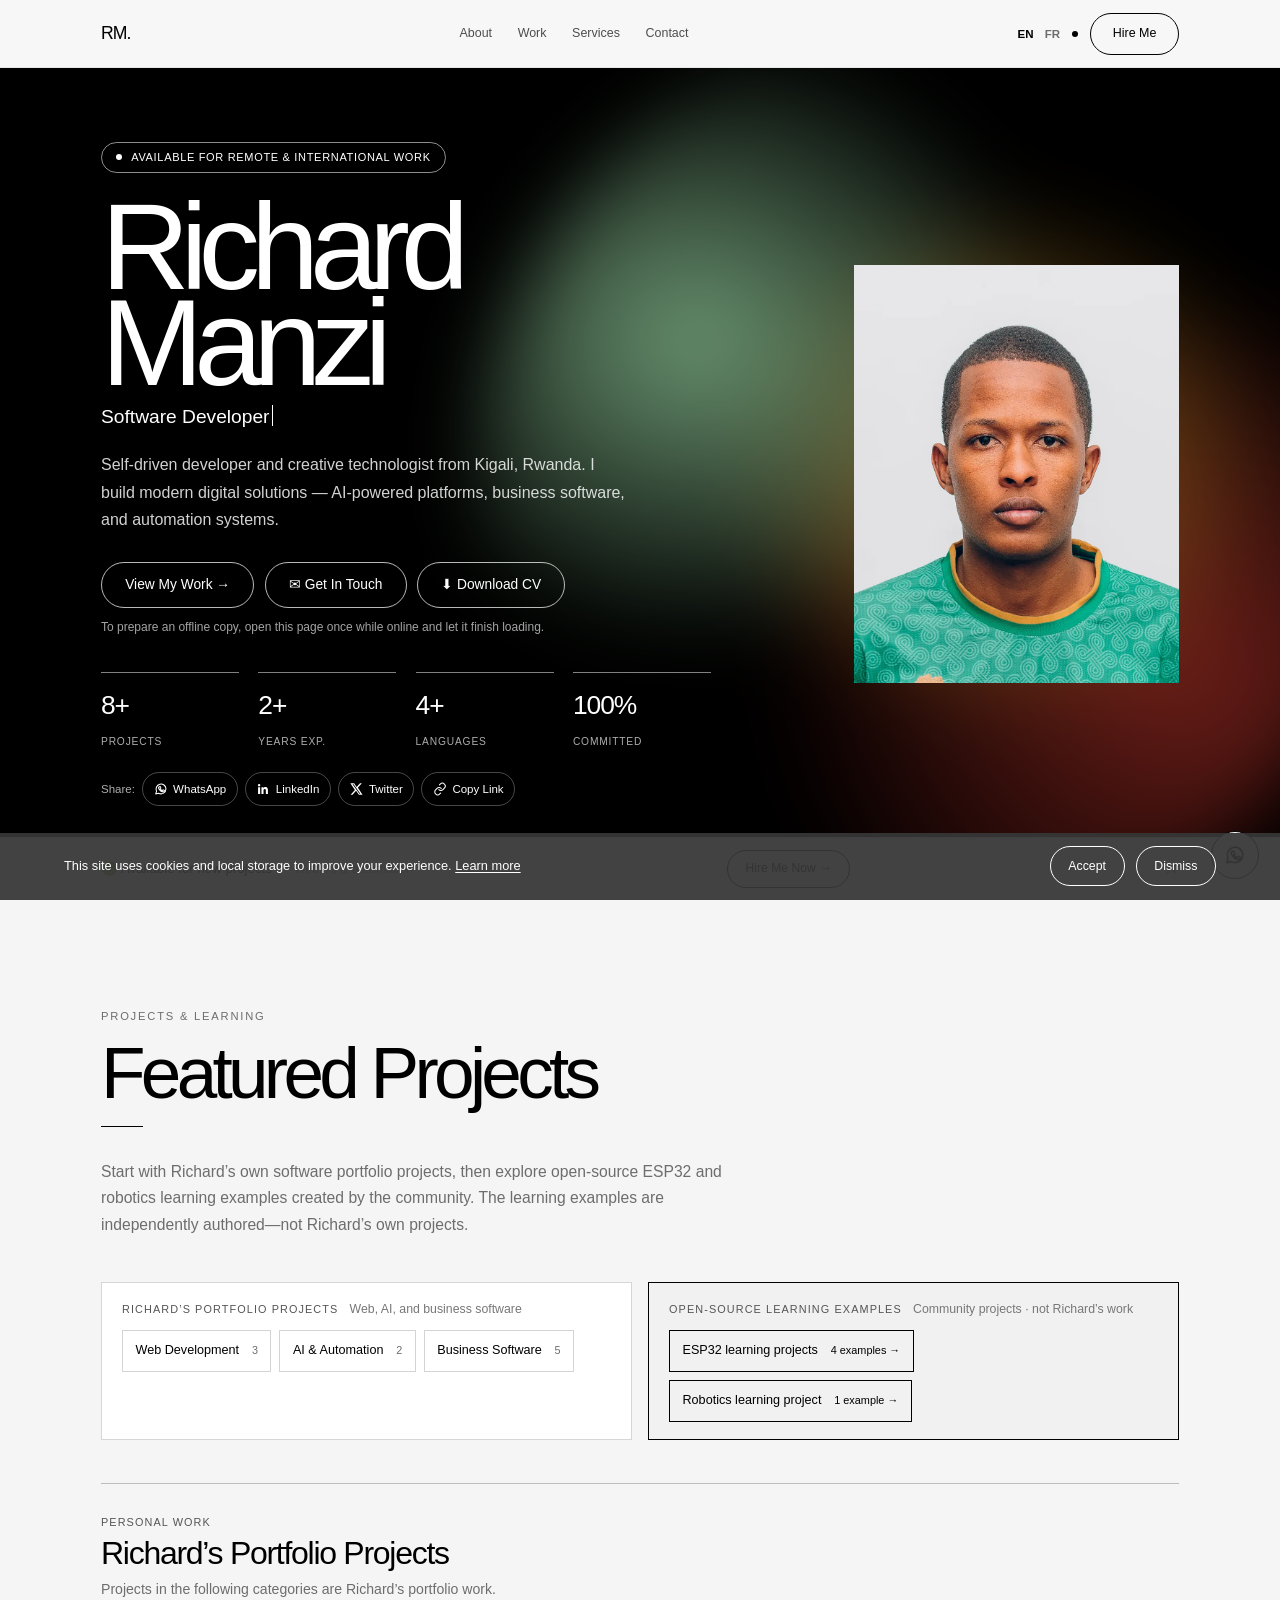
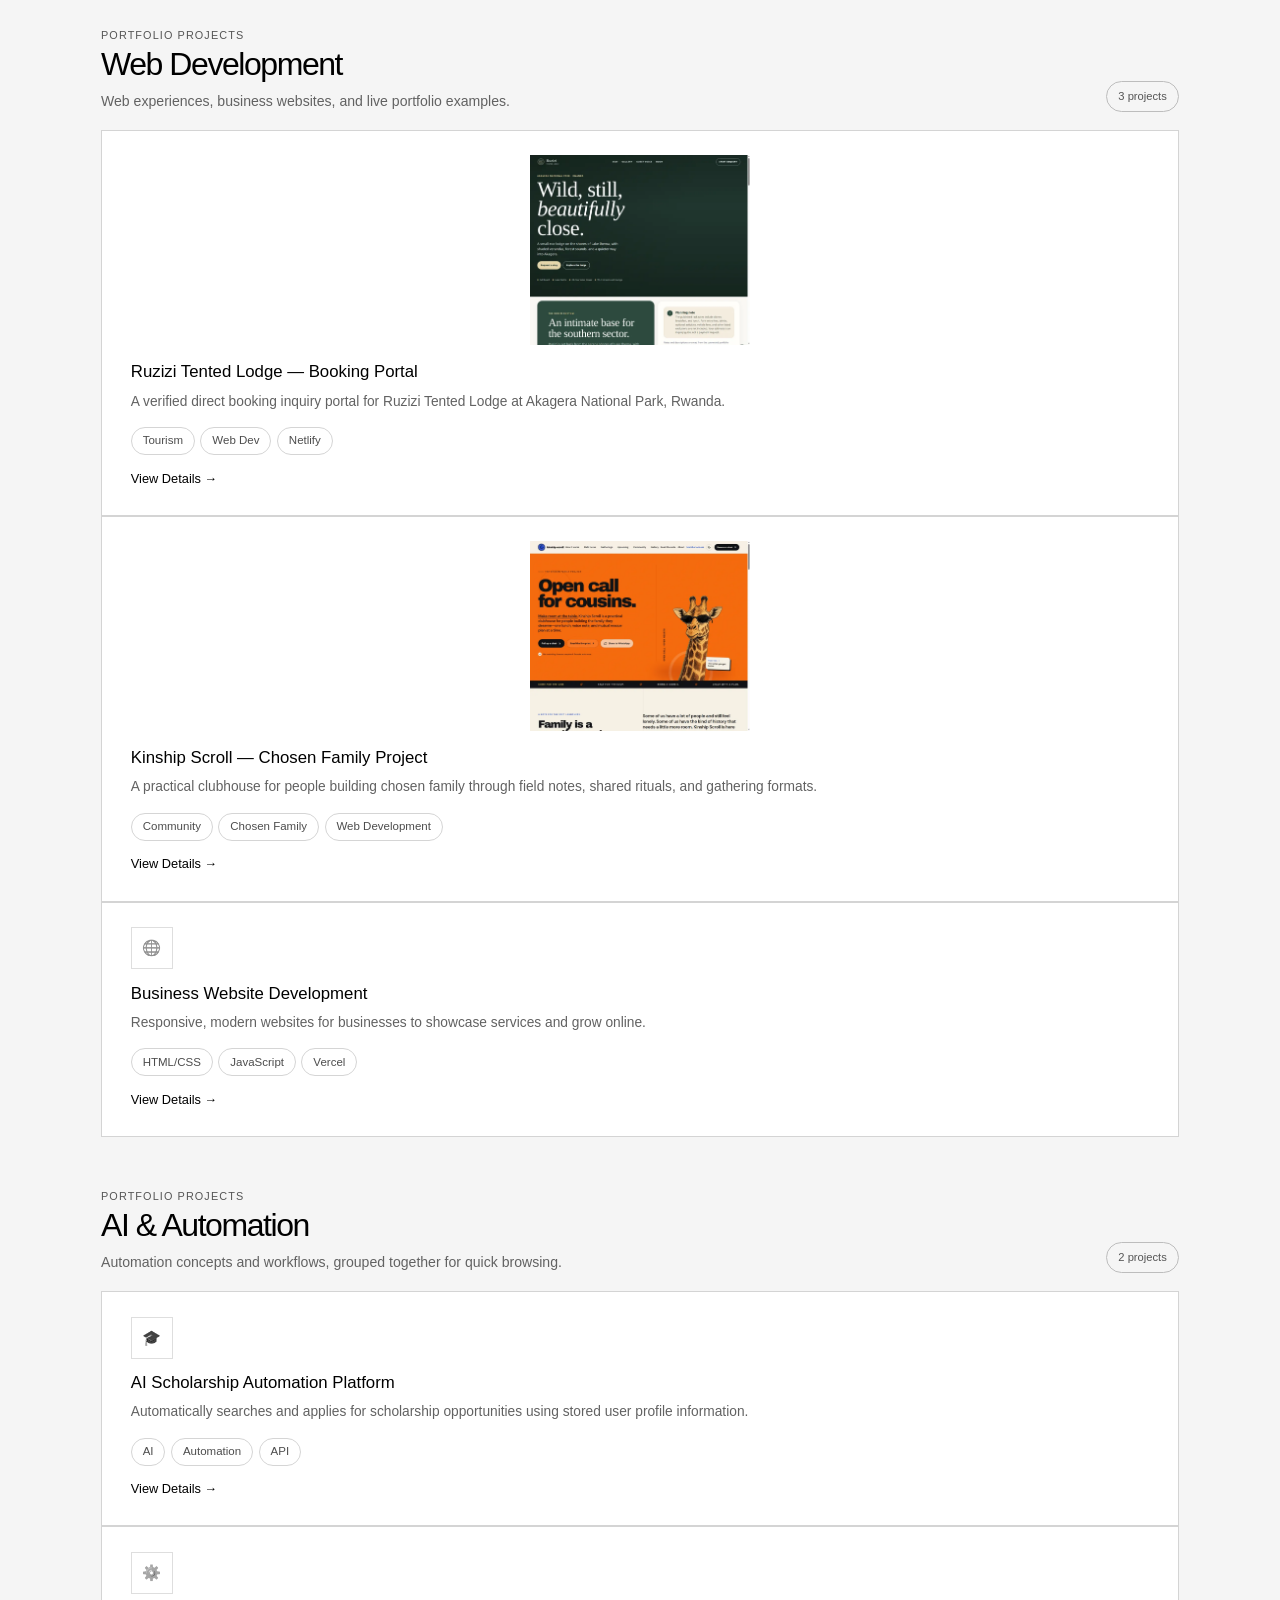
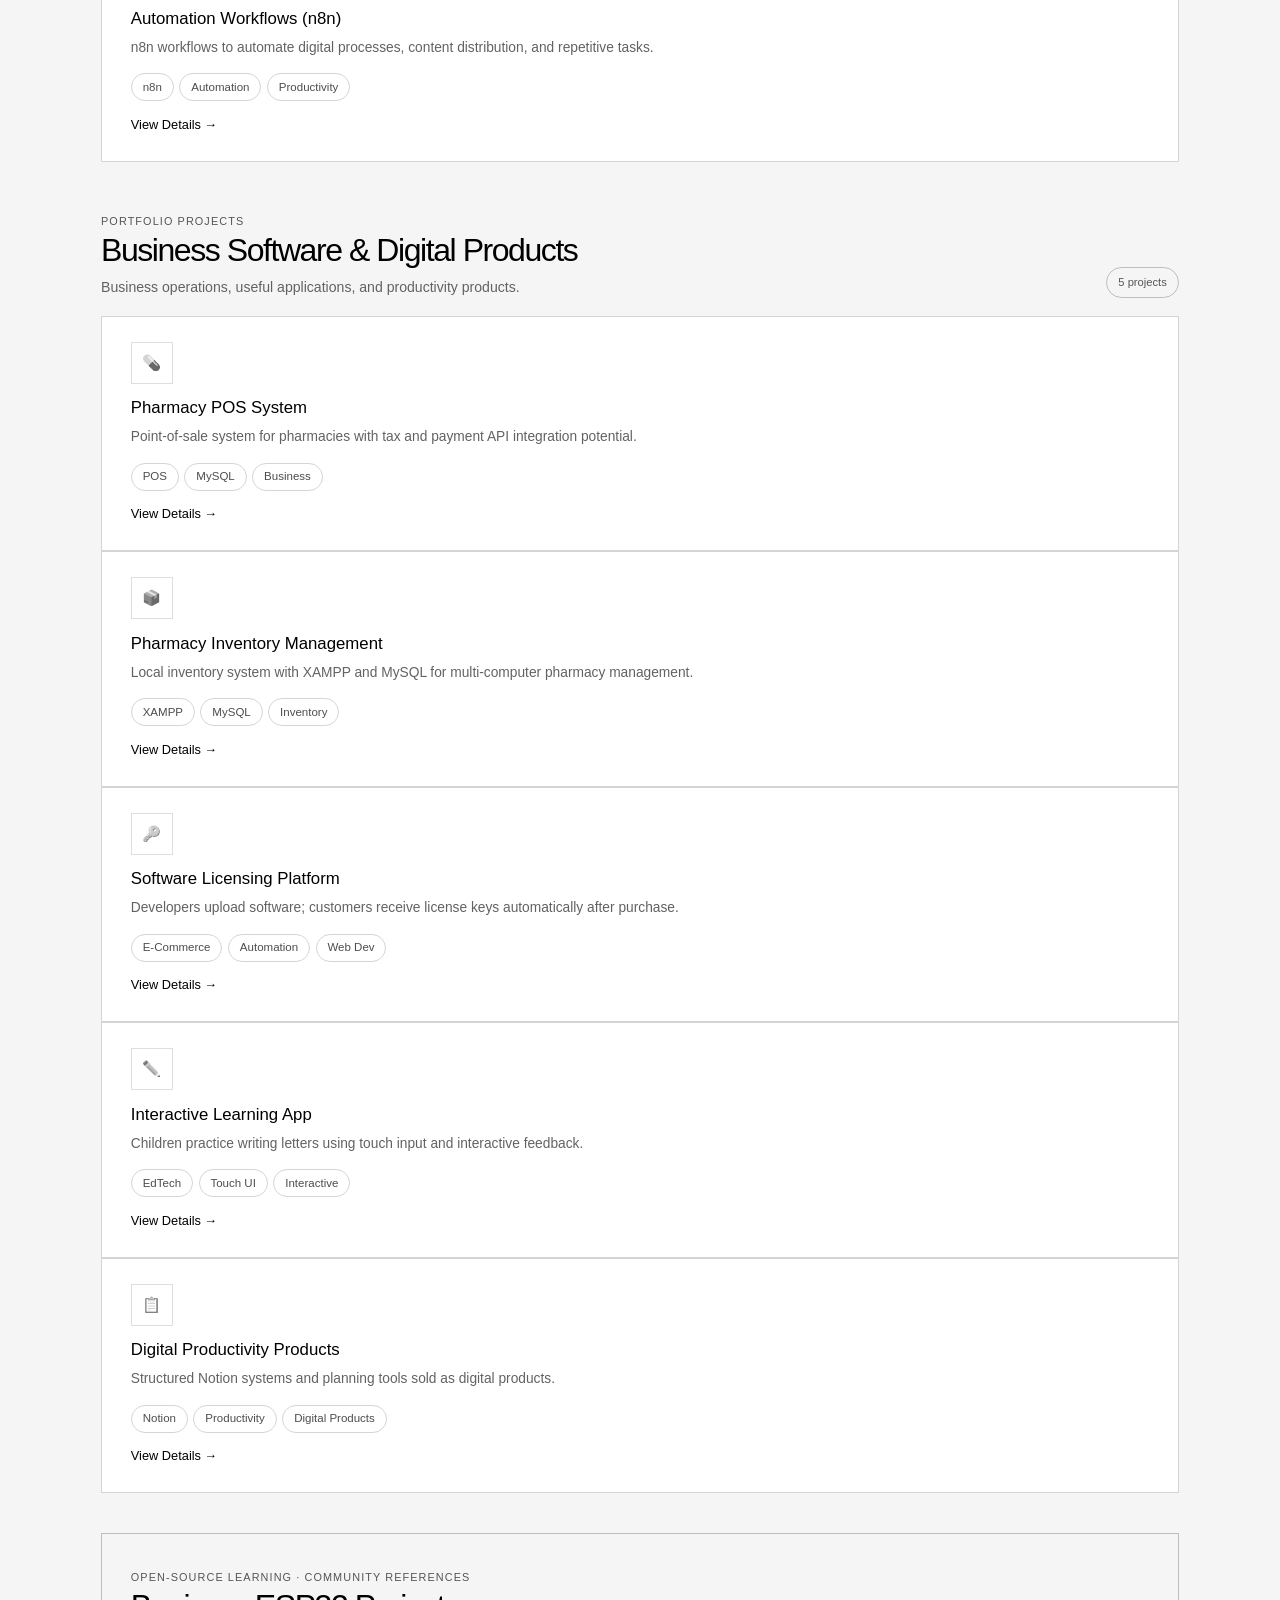
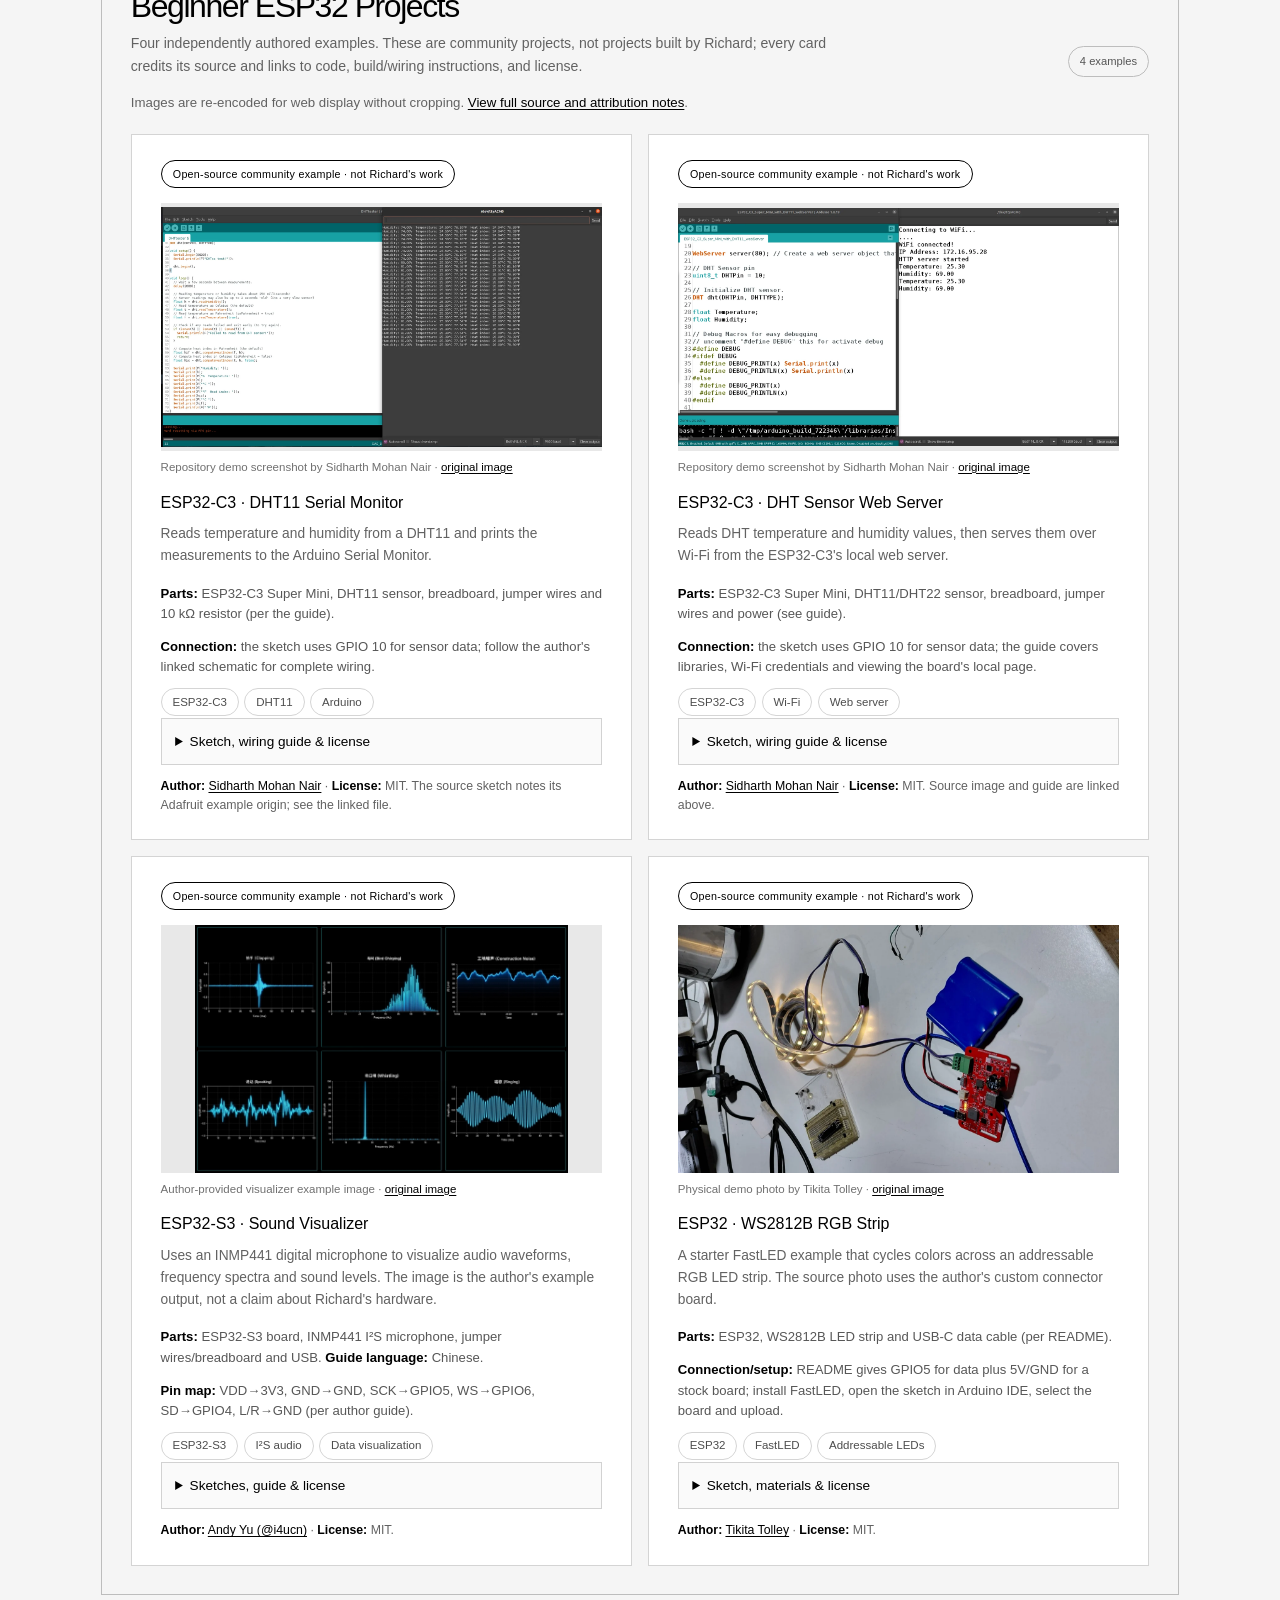
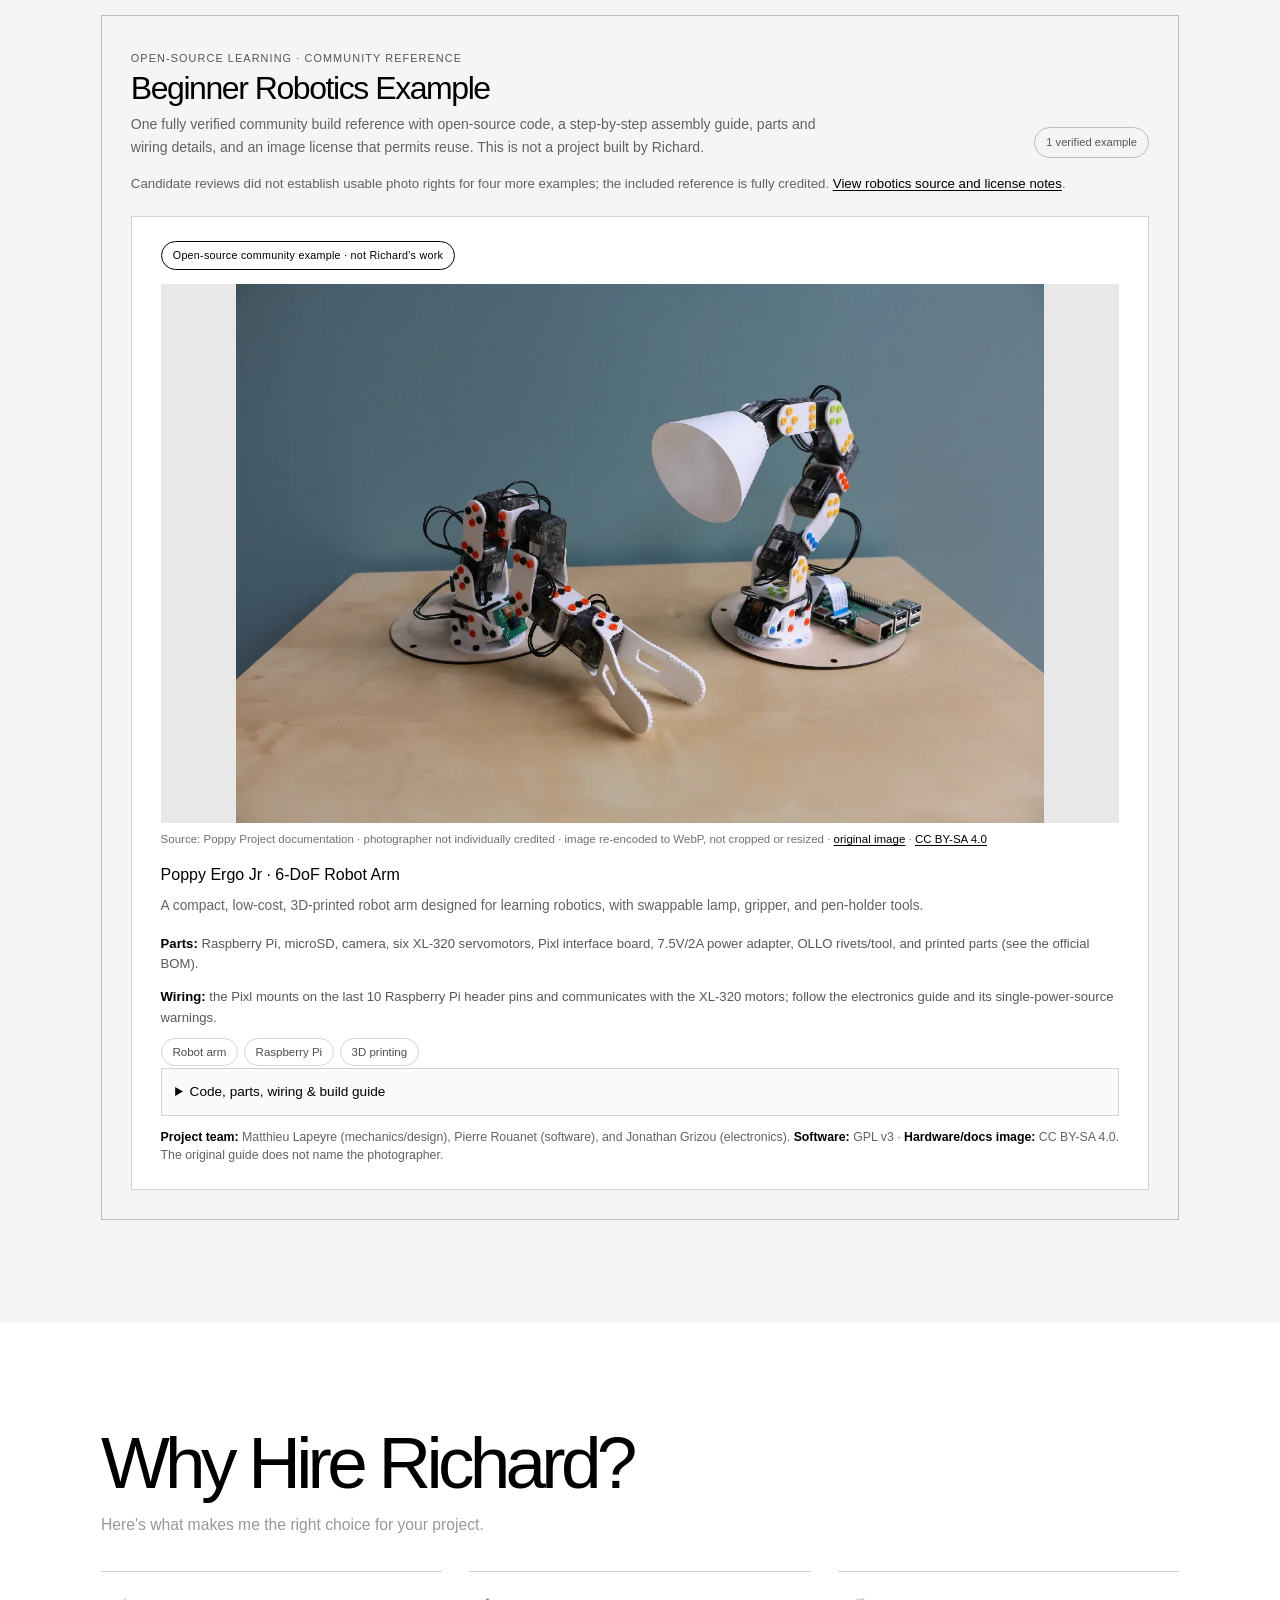
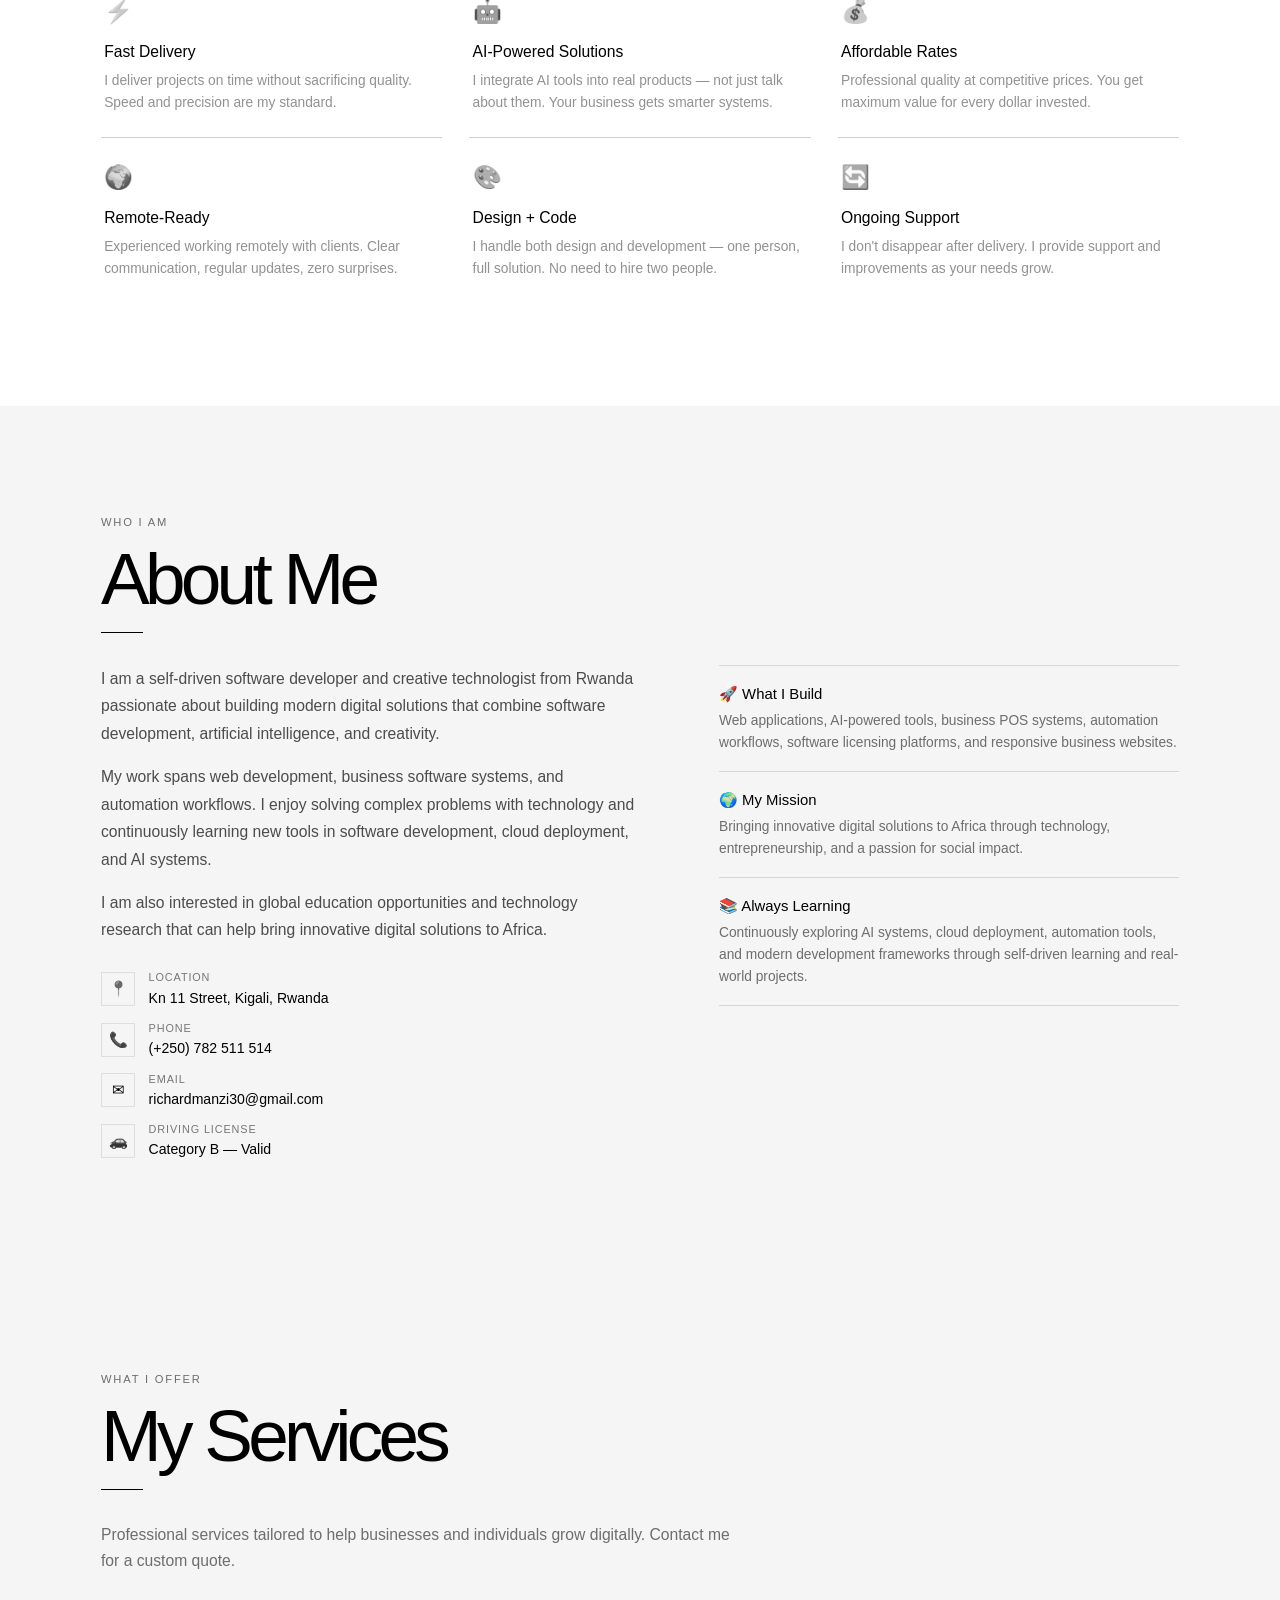
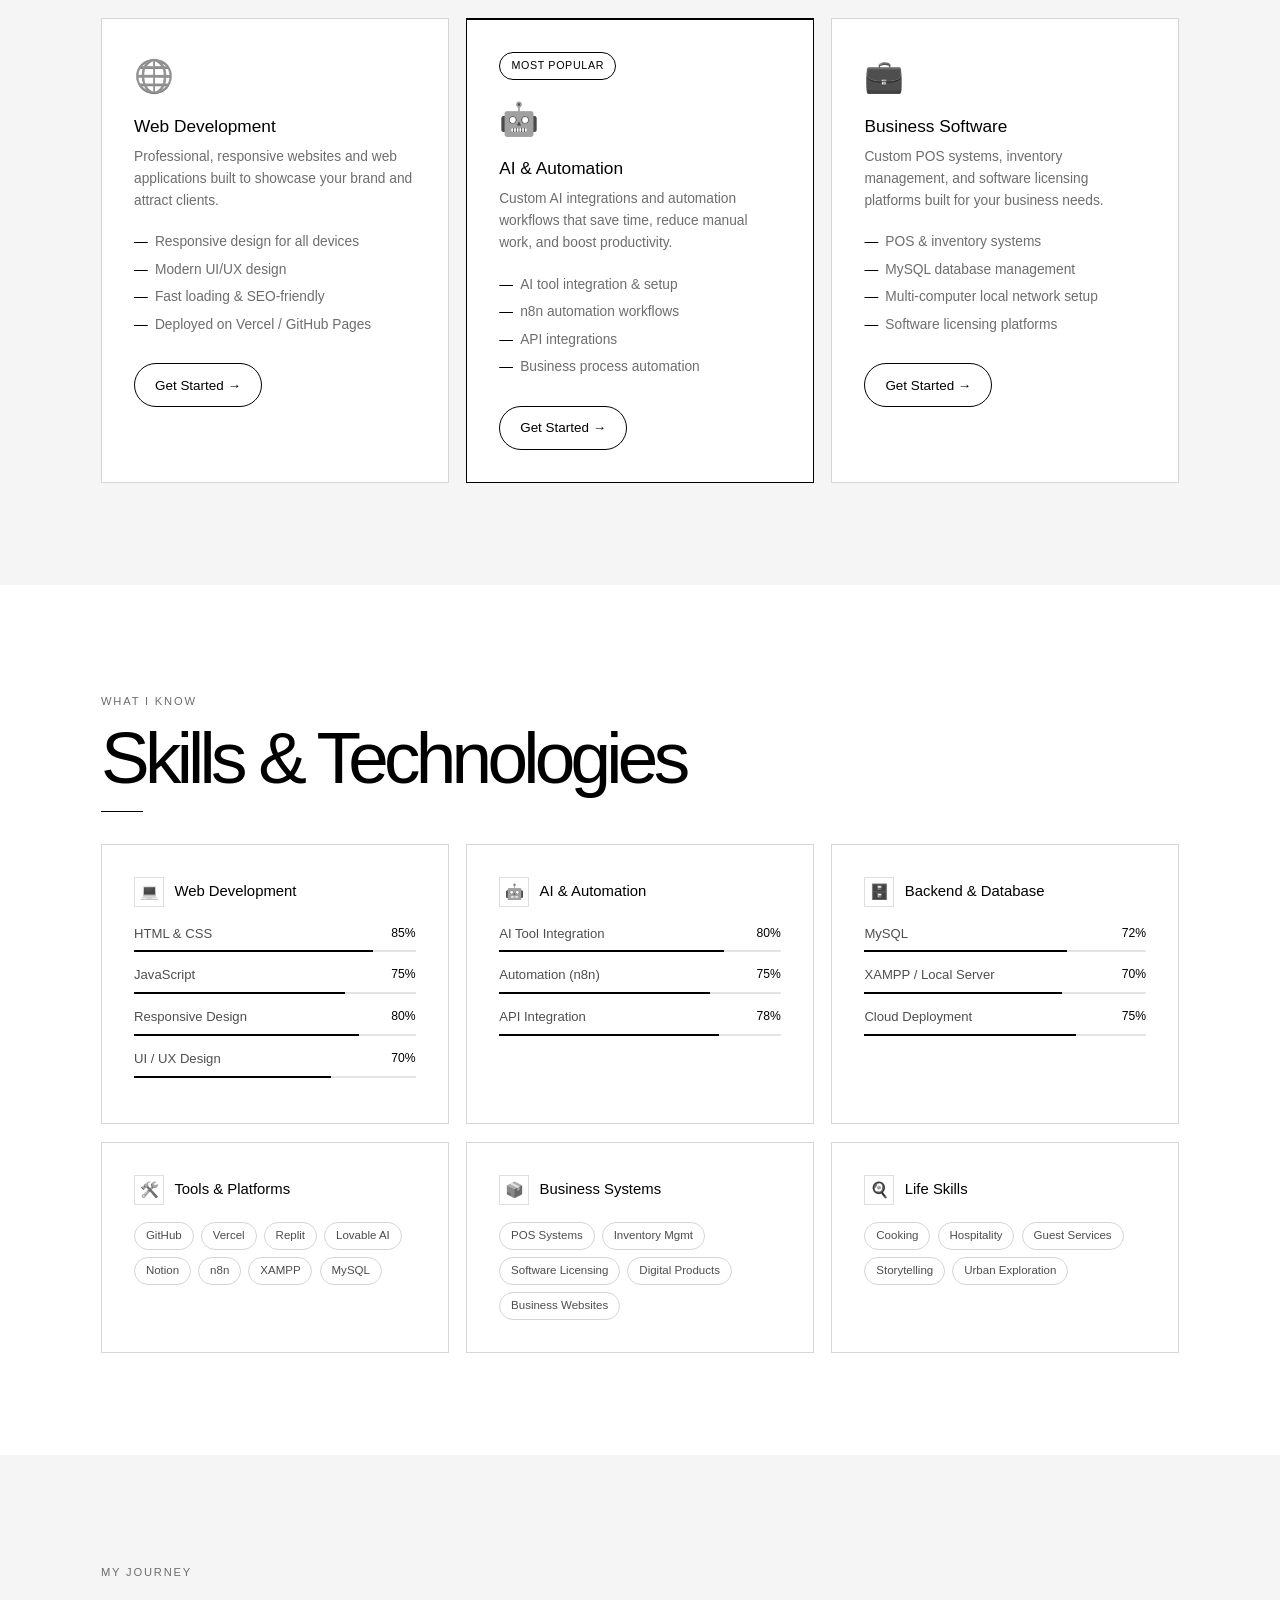
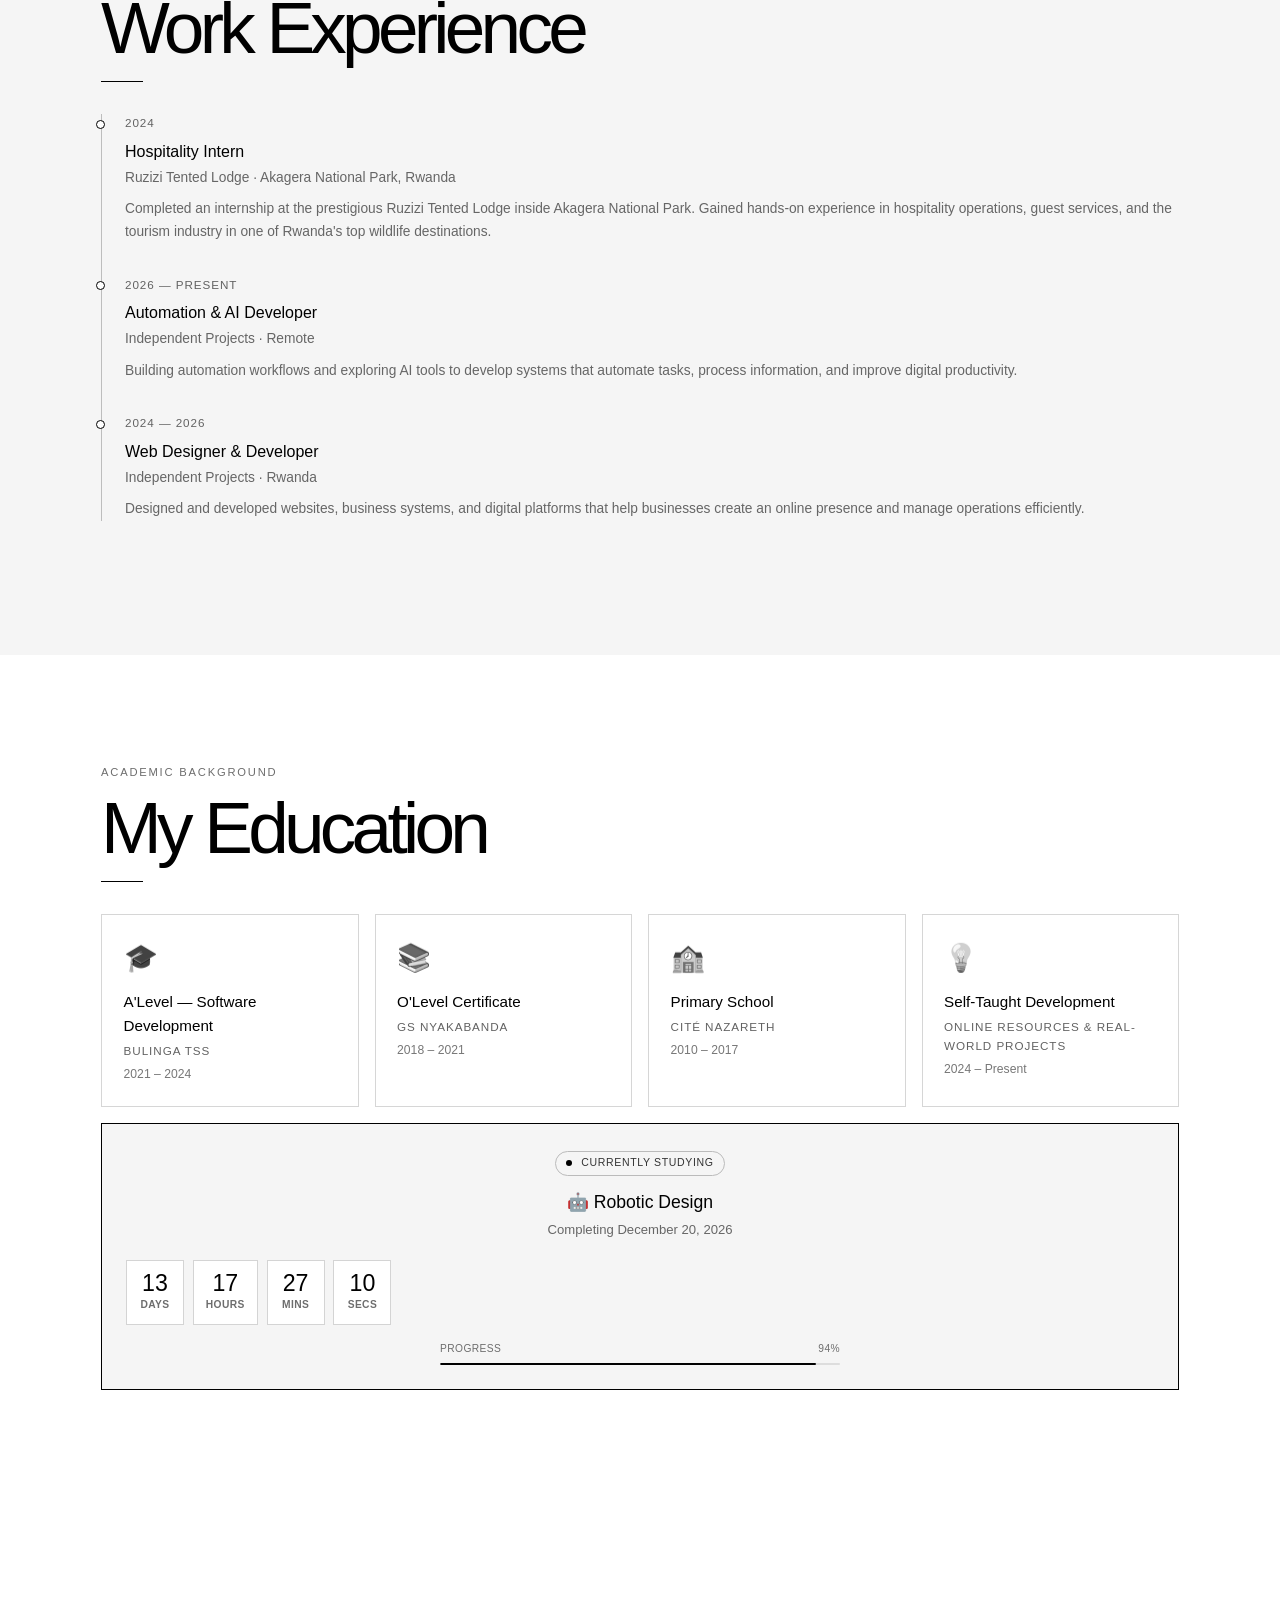
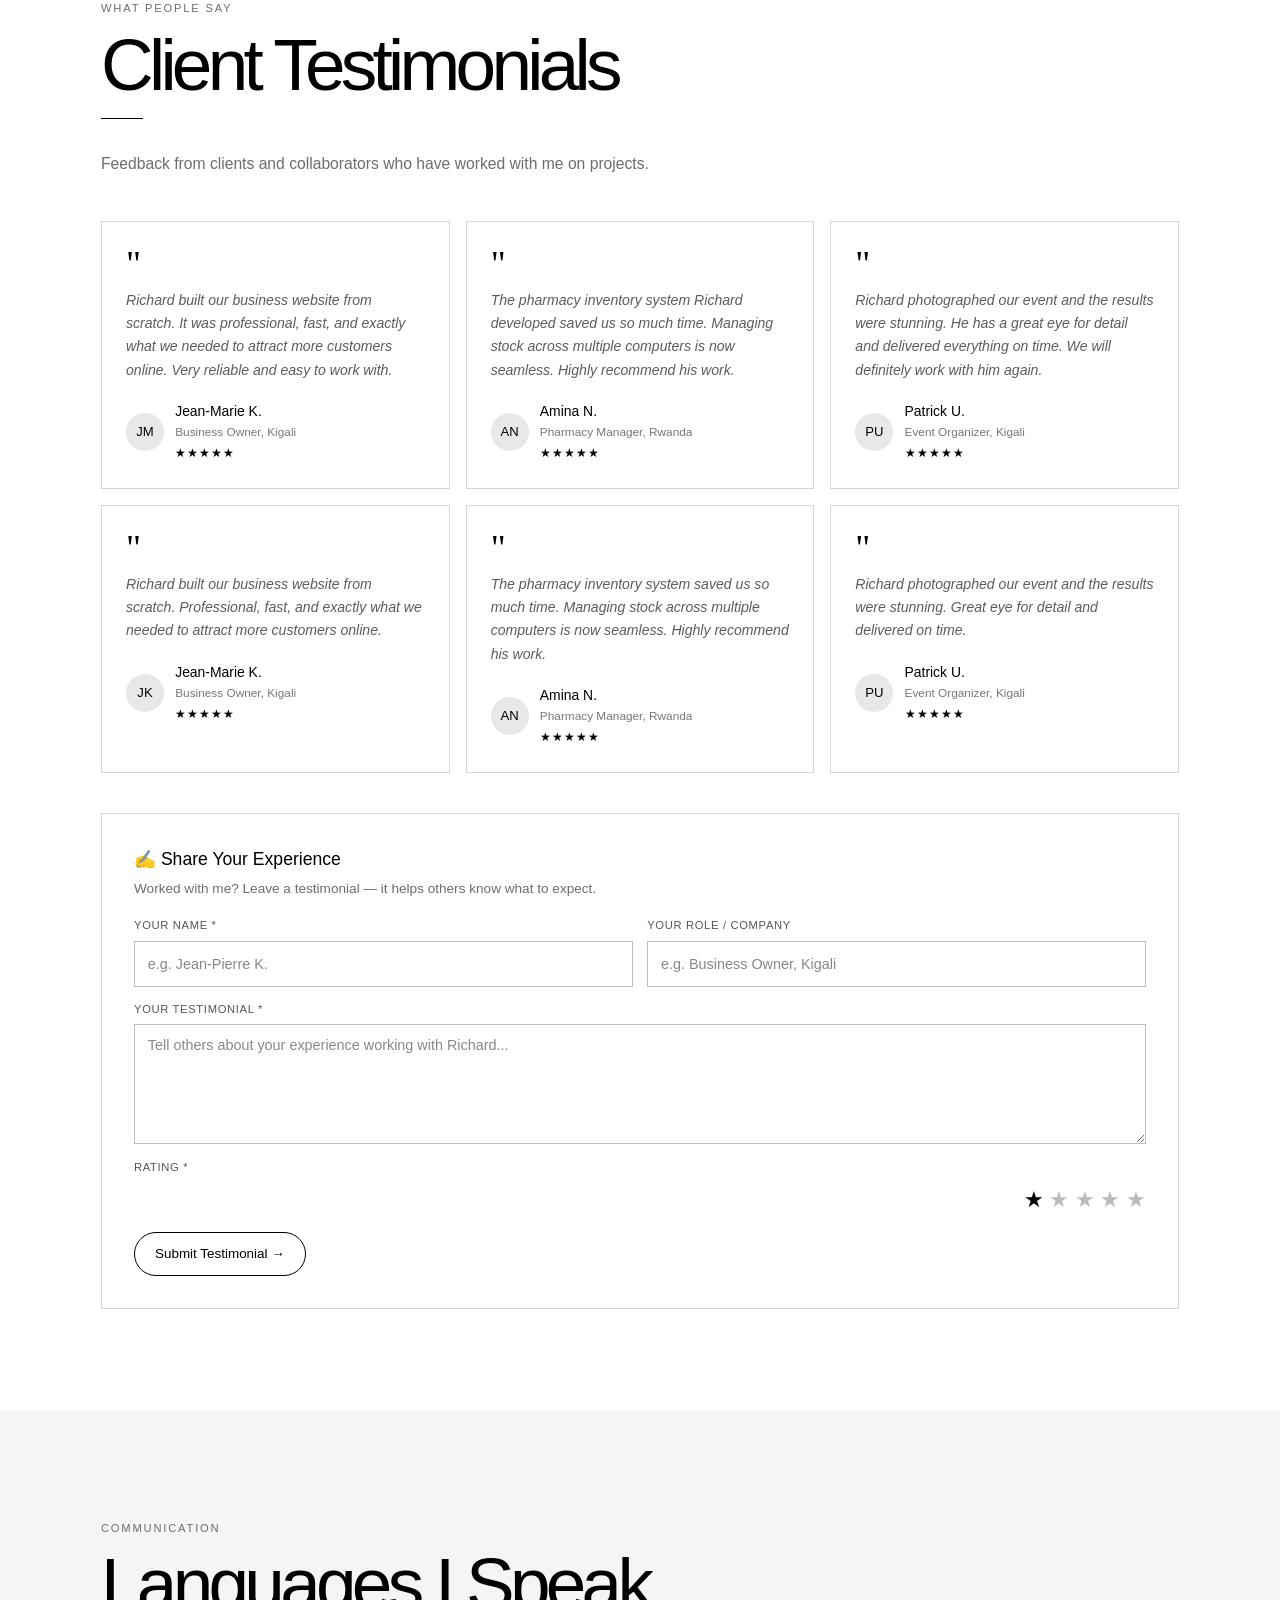
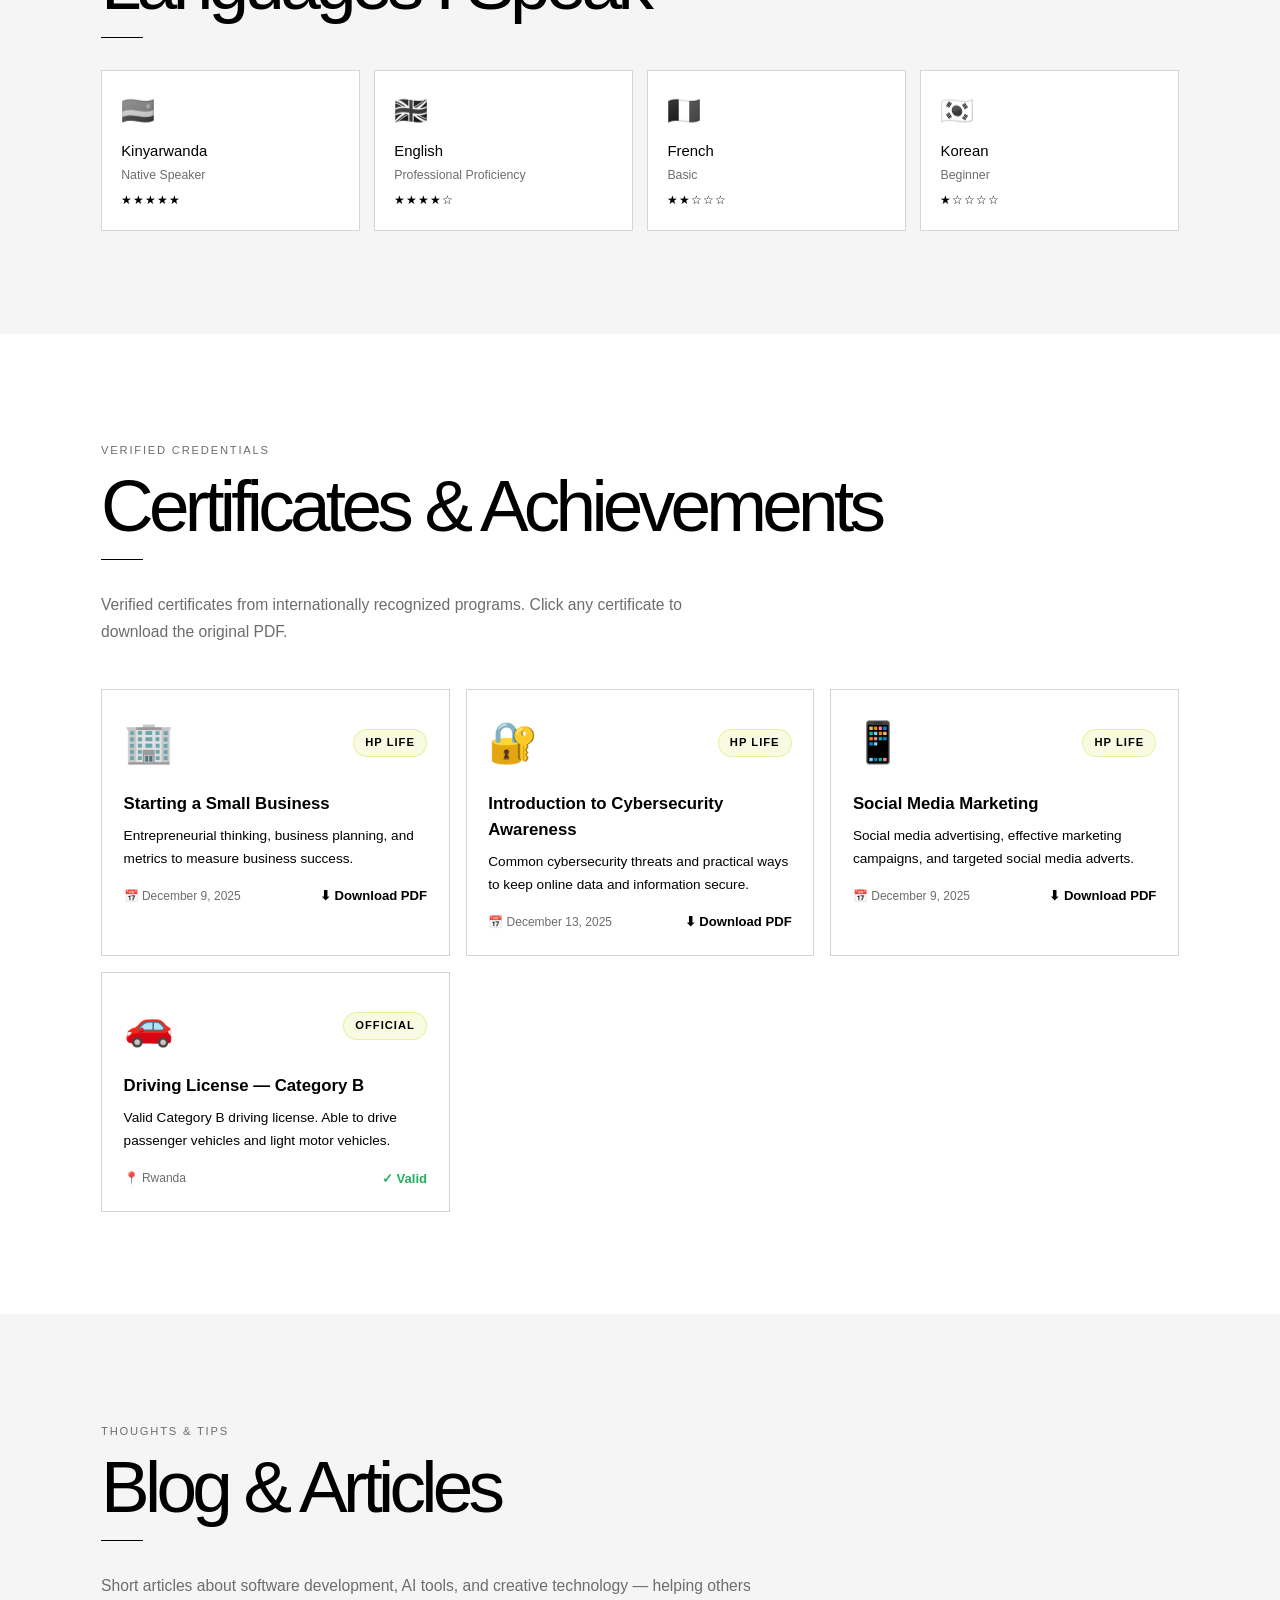
==== commit 0a19ee18: "Feature software projects directly after hero" ====
--- a/index.html
+++ b/index.html
@@ -674,96 +674,14 @@
   </div>
 </section>
 
-<!-- WHY HIRE ME -->
-<section id="why-me" style="padding:4rem 4%;">
-  <div class="why-inner">
-    <div class="why-title">Why Hire Richard?</div>
-    <div class="why-sub">Here's what makes me the right choice for your project.</div>
-    <div class="why-grid">
-      <div class="why-card fade-in"><div class="why-icon">⚡</div><div class="why-card-title">Fast Delivery</div><div class="why-card-text">I deliver projects on time without sacrificing quality. Speed and precision are my standard.</div></div>
-      <div class="why-card fade-in"><div class="why-icon">🤖</div><div class="why-card-title">AI-Powered Solutions</div><div class="why-card-text">I integrate AI tools into real products — not just talk about them. Your business gets smarter systems.</div></div>
-      <div class="why-card fade-in"><div class="why-icon">💰</div><div class="why-card-title">Affordable Rates</div><div class="why-card-text">Professional quality at competitive prices. You get maximum value for every dollar invested.</div></div>
-      <div class="why-card fade-in"><div class="why-icon">🌍</div><div class="why-card-title">Remote-Ready</div><div class="why-card-text">Experienced working remotely with clients. Clear communication, regular updates, zero surprises.</div></div>
-      <div class="why-card fade-in"><div class="why-icon">🎨</div><div class="why-card-title">Design + Code</div><div class="why-card-text">I handle both design and development — one person, full solution. No need to hire two people.</div></div>
-      <div class="why-card fade-in"><div class="why-icon">🔄</div><div class="why-card-title">Ongoing Support</div><div class="why-card-text">I don't disappear after delivery. I provide support and improvements as your needs grow.</div></div>
-    </div>
-  </div>
-</section>
-
-<!-- ABOUT -->
-<section id="about">
-  <div class="section-inner">
-    <span class="section-tag">Who I Am</span>
-    <h2 class="section-title">About <span>Me</span></h2>
-    <div class="divider"></div>
-    <div class="about-grid">
-      <div class="about-text fade-in">
-        <p>I am a self-driven software developer and creative technologist from Rwanda passionate about building modern digital solutions that combine software development, artificial intelligence, and creativity.</p>
-        <p>My work spans web development, business software systems, and automation workflows. I enjoy solving complex problems with technology and continuously learning new tools in software development, cloud deployment, and AI systems.</p>
-        <p>I am also interested in global education opportunities and technology research that can help bring innovative digital solutions to Africa.</p>
-        <div class="about-info">
-          <div class="about-info-item"><div class="about-info-icon">📍</div><div><div class="about-info-label">Location</div><div class="about-info-value">Kn 11 Street, Kigali, Rwanda</div></div></div>
-          <div class="about-info-item"><div class="about-info-icon">📞</div><div><div class="about-info-label">Phone</div><div class="about-info-value">(+250) 782 511 514</div></div></div>
-          <div class="about-info-item"><div class="about-info-icon">✉</div><div><div class="about-info-label">Email</div><div class="about-info-value">richardmanzi30@gmail.com</div></div></div>
-          <div class="about-info-item"><div class="about-info-icon">🚗</div><div><div class="about-info-label">Driving License</div><div class="about-info-value">Category B — Valid</div></div></div>
-        </div>
-      </div>
-      <div class="about-right fade-in">
-        <div class="about-card"><div class="about-card-title">🚀 What I Build</div><div class="about-card-text">Web applications, AI-powered tools, business POS systems, automation workflows, software licensing platforms, and responsive business websites.</div></div>
-        <div class="about-card"><div class="about-card-title">🌍 My Mission</div><div class="about-card-text">Bringing innovative digital solutions to Africa through technology, entrepreneurship, and a passion for social impact.</div></div>
-        <div class="about-card"><div class="about-card-title">📚 Always Learning</div><div class="about-card-text">Continuously exploring AI systems, cloud deployment, automation tools, and modern development frameworks through self-driven learning and real-world projects.</div></div>
-      </div>
-    </div>
-  </div>
-</section>
-
-<!-- SERVICES -->
-<section id="services">
-  <div class="section-inner">
-    <span class="section-tag">What I Offer</span>
-    <h2 class="section-title">My <span>Services</span></h2>
-    <div class="divider"></div>
-    <p class="section-sub">Professional services tailored to help businesses and individuals grow digitally. Contact me for a custom quote.</p>
-    <div class="services-grid">
-      <div class="service-card fade-in"><div class="service-icon">🌐</div><div class="service-name">Web Development</div><div class="service-desc">Professional, responsive websites and web applications built to showcase your brand and attract clients.</div><div class="service-features"><div class="service-feature">Responsive design for all devices</div><div class="service-feature">Modern UI/UX design</div><div class="service-feature">Fast loading &amp; SEO-friendly</div><div class="service-feature">Deployed on Vercel / GitHub Pages</div></div><a href="https://wa.me/250782511514?text=Hi%20Richard%2C%20I%20need%20a%20website." target="_blank" class="service-cta">Get Started →</a></div>
-      <div class="service-card featured fade-in"><div class="service-badge">Most Popular</div><div class="service-icon">🤖</div><div class="service-name">AI &amp; Automation</div><div class="service-desc">Custom AI integrations and automation workflows that save time, reduce manual work, and boost productivity.</div><div class="service-features"><div class="service-feature">AI tool integration &amp; setup</div><div class="service-feature">n8n automation workflows</div><div class="service-feature">API integrations</div><div class="service-feature">Business process automation</div></div><a href="https://wa.me/250782511514?text=Hi%20Richard%2C%20I%20need%20AI%20automation." target="_blank" class="service-cta">Get Started →</a></div>
-      <div class="service-card fade-in"><div class="service-icon">💼</div><div class="service-name">Business Software</div><div class="service-desc">Custom POS systems, inventory management, and software licensing platforms built for your business needs.</div><div class="service-features"><div class="service-feature">POS &amp; inventory systems</div><div class="service-feature">MySQL database management</div><div class="service-feature">Multi-computer local network setup</div><div class="service-feature">Software licensing platforms</div></div><a href="https://wa.me/250782511514?text=Hi%20Richard%2C%20I%20need%20business%20software." target="_blank" class="service-cta">Get Started →</a></div>
-    </div>
-  </div>
-</section>
-
-<!-- SKILLS -->
-<section id="skills">
-  <div class="section-inner">
-    <span class="section-tag">What I Know</span>
-    <h2 class="section-title">Skills &amp; <span>Technologies</span></h2>
-    <div class="divider"></div>
-    <div class="skills-grid">
-      <div class="skill-category fade-in"><div class="skill-cat-title"><div class="skill-cat-icon">💻</div> Web Development</div><div class="skill-bar-wrap"><div class="skill-bar-top"><span class="skill-bar-name">HTML &amp; CSS</span><span class="skill-bar-pct">85%</span></div><div class="skill-bar-bg"><div class="skill-bar-fill" data-width="85"></div></div></div><div class="skill-bar-wrap"><div class="skill-bar-top"><span class="skill-bar-name">JavaScript</span><span class="skill-bar-pct">75%</span></div><div class="skill-bar-bg"><div class="skill-bar-fill" data-width="75"></div></div></div><div class="skill-bar-wrap"><div class="skill-bar-top"><span class="skill-bar-name">Responsive Design</span><span class="skill-bar-pct">80%</span></div><div class="skill-bar-bg"><div class="skill-bar-fill" data-width="80"></div></div></div><div class="skill-bar-wrap"><div class="skill-bar-top"><span class="skill-bar-name">UI / UX Design</span><span class="skill-bar-pct">70%</span></div><div class="skill-bar-bg"><div class="skill-bar-fill" data-width="70"></div></div></div></div>
-      <div class="skill-category fade-in"><div class="skill-cat-title"><div class="skill-cat-icon">🤖</div> AI &amp; Automation</div><div class="skill-bar-wrap"><div class="skill-bar-top"><span class="skill-bar-name">AI Tool Integration</span><span class="skill-bar-pct">80%</span></div><div class="skill-bar-bg"><div class="skill-bar-fill" data-width="80"></div></div></div><div class="skill-bar-wrap"><div class="skill-bar-top"><span class="skill-bar-name">Automation (n8n)</span><span class="skill-bar-pct">75%</span></div><div class="skill-bar-bg"><div class="skill-bar-fill" data-width="75"></div></div></div><div class="skill-bar-wrap"><div class="skill-bar-top"><span class="skill-bar-name">API Integration</span><span class="skill-bar-pct">78%</span></div><div class="skill-bar-bg"><div class="skill-bar-fill" data-width="78"></div></div></div></div>
-      <div class="skill-category fade-in"><div class="skill-cat-title"><div class="skill-cat-icon">🗄️</div> Backend &amp; Database</div><div class="skill-bar-wrap"><div class="skill-bar-top"><span class="skill-bar-name">MySQL</span><span class="skill-bar-pct">72%</span></div><div class="skill-bar-bg"><div class="skill-bar-fill" data-width="72"></div></div></div><div class="skill-bar-wrap"><div class="skill-bar-top"><span class="skill-bar-name">XAMPP / Local Server</span><span class="skill-bar-pct">70%</span></div><div class="skill-bar-bg"><div class="skill-bar-fill" data-width="70"></div></div></div><div class="skill-bar-wrap"><div class="skill-bar-top"><span class="skill-bar-name">Cloud Deployment</span><span class="skill-bar-pct">75%</span></div><div class="skill-bar-bg"><div class="skill-bar-fill" data-width="75"></div></div></div></div>
-      <div class="skill-category fade-in"><div class="skill-cat-title"><div class="skill-cat-icon">🛠️</div> Tools &amp; Platforms</div><div class="skill-tags"><span class="skill-tag">GitHub</span><span class="skill-tag">Vercel</span><span class="skill-tag">Replit</span><span class="skill-tag">Lovable AI</span><span class="skill-tag">Notion</span><span class="skill-tag">n8n</span><span class="skill-tag">XAMPP</span><span class="skill-tag">MySQL</span></div></div>
-      <div class="skill-category fade-in"><div class="skill-cat-title"><div class="skill-cat-icon">📦</div> Business Systems</div><div class="skill-tags"><span class="skill-tag">POS Systems</span><span class="skill-tag">Inventory Mgmt</span><span class="skill-tag">Software Licensing</span><span class="skill-tag">Digital Products</span><span class="skill-tag">Business Websites</span></div></div>
-      <div class="skill-category fade-in"><div class="skill-cat-title"><div class="skill-cat-icon">🍳</div> Life Skills</div><div class="skill-tags"><span class="skill-tag">Cooking</span><span class="skill-tag">Hospitality</span><span class="skill-tag">Guest Services</span><span class="skill-tag">Storytelling</span><span class="skill-tag">Urban Exploration</span></div></div>
-    </div>
-  </div>
-</section>
-
 <!-- PROJECTS -->
 <section id="projects">
   <div class="section-inner">
     <span class="section-tag">Projects &amp; Learning</span>
     <h2 class="section-title">Featured <span>Projects</span></h2>
     <div class="divider"></div>
-    <p class="section-sub">Browse Richard’s portfolio projects, or jump straight to open-source ESP32 and robotics learning examples created by the community. The learning examples are independently authored—not Richard’s own projects.</p>
+    <p class="section-sub">Start with Richard’s own software portfolio projects, then explore open-source ESP32 and robotics learning examples created by the community. The learning examples are independently authored—not Richard’s own projects.</p>
     <nav class="project-directory" aria-label="Project categories">
-      <div class="project-directory-block project-directory-learning">
-        <div class="project-directory-heading"><span class="project-directory-kicker">Open-source learning examples</span><span class="project-directory-note">Community projects · not Richard’s work</span></div>
-        <div class="project-directory-links">
-          <a class="project-directory-link project-directory-community" href="#esp32-community" aria-label="Jump to four ESP32 open-source learning examples"><span>ESP32 learning projects</span><strong>4 examples →</strong></a>
-          <a class="project-directory-link project-directory-community" href="#robotics-community" aria-label="Jump to one robotics open-source learning example"><span>Robotics learning project</span><strong>1 example →</strong></a>
-        </div>
-      </div>
       <div class="project-directory-block project-directory-portfolio">
         <div class="project-directory-heading"><span class="project-directory-kicker">Richard’s portfolio projects</span><span class="project-directory-note">Web, AI, and business software</span></div>
         <div class="project-directory-links">
@@ -772,7 +690,53 @@
           <a class="project-directory-link" href="#business-software-projects" aria-label="View five Business Software projects"><span>Business Software</span><strong>5</strong></a>
         </div>
       </div>
+            <div class="project-directory-block project-directory-learning">
+        <div class="project-directory-heading"><span class="project-directory-kicker">Open-source learning examples</span><span class="project-directory-note">Community projects · not Richard’s work</span></div>
+        <div class="project-directory-links">
+          <a class="project-directory-link project-directory-community" href="#esp32-community" aria-label="Jump to four ESP32 open-source learning examples"><span>ESP32 learning projects</span><strong>4 examples →</strong></a>
+          <a class="project-directory-link project-directory-community" href="#robotics-community" aria-label="Jump to one robotics open-source learning example"><span>Robotics learning project</span><strong>1 example →</strong></a>
+        </div>
+      </div>
     </nav>
+    <div class="project-portfolio-heading">
+      <span class="project-group-kicker">Personal work</span>
+      <h3>Richard’s Portfolio Projects</h3>
+      <p>Projects in the following categories are Richard’s portfolio work.</p>
+    </div>
+    <div class="project-group" id="web-development-projects" role="region" aria-labelledby="web-development-projects-title" tabindex="-1">
+      <div class="project-group-heading">
+        <div><span class="project-group-kicker">Portfolio projects</span><h3 class="project-group-title" id="web-development-projects-title">Web Development</h3><p class="project-group-description">Web experiences, business websites, and live portfolio examples.</p></div>
+        <span class="project-group-count">3 projects</span>
+      </div>
+      <div class="projects-grid">
+      <div class="project-card fade-in" onclick="openModal('modal-9')"><img class="project-img" src="assets/projects/ruzizi-tented-lodge.webp" alt="Screenshot of the Ruzizi Tented Lodge booking portal homepage" width="893" height="768" loading="lazy" style="display:block;width:100%;max-width:100%;height:auto;max-height:190px;object-fit:contain;"><div class="project-title">Ruzizi Tented Lodge — Booking Portal</div><div class="project-desc">A verified direct booking inquiry portal for Ruzizi Tented Lodge at Akagera National Park, Rwanda.</div><div class="project-tags"><span class="project-tag">Tourism</span><span class="project-tag">Web Dev</span><span class="project-tag">Netlify</span></div><div class="project-more">View Details →</div></div>
+      <div class="project-card fade-in" onclick="openModal('modal-10')"><img class="project-img" src="assets/projects/kinship-scroll.webp" alt="Screenshot of the Kinship Scroll homepage featuring its open call for cousins" width="893" height="768" loading="lazy" style="display:block;width:100%;max-width:100%;height:auto;max-height:190px;object-fit:contain;"><div class="project-title">Kinship Scroll — Chosen Family Project</div><div class="project-desc">A practical clubhouse for people building chosen family through field notes, shared rituals, and gathering formats.</div><div class="project-tags"><span class="project-tag">Community</span><span class="project-tag">Chosen Family</span><span class="project-tag">Web Development</span></div><div class="project-more">View Details →</div></div>
+      <div class="project-card fade-in" onclick="openModal('modal-5')"><div class="project-icon">🌐</div><div class="project-title">Business Website Development</div><div class="project-desc">Responsive, modern websites for businesses to showcase services and grow online.</div><div class="project-tags"><span class="project-tag">HTML/CSS</span><span class="project-tag">JavaScript</span><span class="project-tag">Vercel</span></div><div class="project-more">View Details →</div></div>
+      </div>
+    </div>
+    <div class="project-group" id="ai-automation-projects" role="region" aria-labelledby="ai-automation-projects-title" tabindex="-1">
+      <div class="project-group-heading">
+        <div><span class="project-group-kicker">Portfolio projects</span><h3 class="project-group-title" id="ai-automation-projects-title">AI &amp; Automation</h3><p class="project-group-description">Automation concepts and workflows, grouped together for quick browsing.</p></div>
+        <span class="project-group-count">2 projects</span>
+      </div>
+      <div class="projects-grid">
+      <div class="project-card fade-in" onclick="openModal('modal-1')"><div class="project-icon">🎓</div><div class="project-title">AI Scholarship Automation Platform</div><div class="project-desc">Automatically searches and applies for scholarship opportunities using stored user profile information.</div><div class="project-tags"><span class="project-tag">AI</span><span class="project-tag">Automation</span><span class="project-tag">API</span></div><div class="project-more">View Details →</div></div>
+      <div class="project-card fade-in" onclick="openModal('modal-7')"><div class="project-icon">⚙️</div><div class="project-title">Automation Workflows (n8n)</div><div class="project-desc">n8n workflows to automate digital processes, content distribution, and repetitive tasks.</div><div class="project-tags"><span class="project-tag">n8n</span><span class="project-tag">Automation</span><span class="project-tag">Productivity</span></div><div class="project-more">View Details →</div></div>
+      </div>
+    </div>
+    <div class="project-group" id="business-software-projects" role="region" aria-labelledby="business-software-projects-title" tabindex="-1">
+      <div class="project-group-heading">
+        <div><span class="project-group-kicker">Portfolio projects</span><h3 class="project-group-title" id="business-software-projects-title">Business Software &amp; Digital Products</h3><p class="project-group-description">Business operations, useful applications, and productivity products.</p></div>
+        <span class="project-group-count">5 projects</span>
+      </div>
+      <div class="projects-grid">
+      <div class="project-card fade-in" onclick="openModal('modal-2')"><div class="project-icon">💊</div><div class="project-title">Pharmacy POS System</div><div class="project-desc">Point-of-sale system for pharmacies with tax and payment API integration potential.</div><div class="project-tags"><span class="project-tag">POS</span><span class="project-tag">MySQL</span><span class="project-tag">Business</span></div><div class="project-more">View Details →</div></div>
+      <div class="project-card fade-in" onclick="openModal('modal-3')"><div class="project-icon">📦</div><div class="project-title">Pharmacy Inventory Management</div><div class="project-desc">Local inventory system with XAMPP and MySQL for multi-computer pharmacy management.</div><div class="project-tags"><span class="project-tag">XAMPP</span><span class="project-tag">MySQL</span><span class="project-tag">Inventory</span></div><div class="project-more">View Details →</div></div>
+      <div class="project-card fade-in" onclick="openModal('modal-4')"><div class="project-icon">🔑</div><div class="project-title">Software Licensing Platform</div><div class="project-desc">Developers upload software; customers receive license keys automatically after purchase.</div><div class="project-tags"><span class="project-tag">E-Commerce</span><span class="project-tag">Automation</span><span class="project-tag">Web Dev</span></div><div class="project-more">View Details →</div></div>
+      <div class="project-card fade-in" onclick="openModal('modal-6')"><div class="project-icon">✏️</div><div class="project-title">Interactive Learning App</div><div class="project-desc">Children practice writing letters using touch input and interactive feedback.</div><div class="project-tags"><span class="project-tag">EdTech</span><span class="project-tag">Touch UI</span><span class="project-tag">Interactive</span></div><div class="project-more">View Details →</div></div>
+      <div class="project-card fade-in" onclick="openModal('modal-8')"><div class="project-icon">📋</div><div class="project-title">Digital Productivity Products</div><div class="project-desc">Structured Notion systems and planning tools sold as digital products.</div><div class="project-tags"><span class="project-tag">Notion</span><span class="project-tag">Productivity</span><span class="project-tag">Digital Products</span></div><div class="project-more">View Details →</div></div>
+      </div>
+    </div>
     <div id="esp32-community" class="project-group project-community-group community-section" role="region" aria-labelledby="esp32-community-title" tabindex="-1">
       <div class="project-group-heading">
         <div><span class="project-group-kicker">Open-source learning · community references</span><h3 class="project-group-title" id="esp32-community-title">Beginner ESP32 Projects</h3><p class="project-group-description">Four independently authored examples. These are community projects, not projects built by Richard; every card credits its source and links to code, build/wiring instructions, and license.</p></div>
@@ -879,8 +843,6 @@
       </article>
       </div>
     </div>
-
-
     <div id="robotics-community" class="project-group project-community-group community-section" role="region" aria-labelledby="robotics-community-title" tabindex="-1">
       <div class="project-group-heading">
         <div><span class="project-group-kicker">Open-source learning · community reference</span><h3 class="project-group-title" id="robotics-community-title">Beginner Robotics Example</h3><p class="project-group-description">One fully verified community build reference with open-source code, a step-by-step assembly guide, parts and wiring details, and an image license that permits reuse. This is not a project built by Richard.</p></div>
@@ -921,48 +883,84 @@
         </article>
       </div>
     </div>
-    <div class="project-portfolio-heading">
-      <span class="project-group-kicker">Personal work</span>
-      <h3>Richard’s Portfolio Projects</h3>
-      <p>Projects in the following categories are Richard’s portfolio work.</p>
-    </div>
-    <div class="project-group" id="web-development-projects" role="region" aria-labelledby="web-development-projects-title" tabindex="-1">
-      <div class="project-group-heading">
-        <div><span class="project-group-kicker">Portfolio projects</span><h3 class="project-group-title" id="web-development-projects-title">Web Development</h3><p class="project-group-description">Web experiences, business websites, and live portfolio examples.</p></div>
-        <span class="project-group-count">3 projects</span>
-      </div>
-      <div class="projects-grid">
-      <div class="project-card fade-in" onclick="openModal('modal-5')"><div class="project-icon">🌐</div><div class="project-title">Business Website Development</div><div class="project-desc">Responsive, modern websites for businesses to showcase services and grow online.</div><div class="project-tags"><span class="project-tag">HTML/CSS</span><span class="project-tag">JavaScript</span><span class="project-tag">Vercel</span></div><div class="project-more">View Details →</div></div>
-      <div class="project-card fade-in" onclick="openModal('modal-9')"><img class="project-img" src="assets/projects/ruzizi-tented-lodge.webp" alt="Screenshot of the Ruzizi Tented Lodge booking portal homepage" width="893" height="768" loading="lazy" style="display:block;width:100%;max-width:100%;height:auto;max-height:190px;object-fit:contain;"><div class="project-title">Ruzizi Tented Lodge — Booking Portal</div><div class="project-desc">A verified direct booking inquiry portal for Ruzizi Tented Lodge at Akagera National Park, Rwanda.</div><div class="project-tags"><span class="project-tag">Tourism</span><span class="project-tag">Web Dev</span><span class="project-tag">Netlify</span></div><div class="project-more">View Details →</div></div>
-      <div class="project-card fade-in" onclick="openModal('modal-10')"><img class="project-img" src="assets/projects/kinship-scroll.webp" alt="Screenshot of the Kinship Scroll homepage featuring its open call for cousins" width="893" height="768" loading="lazy" style="display:block;width:100%;max-width:100%;height:auto;max-height:190px;object-fit:contain;"><div class="project-title">Kinship Scroll — Chosen Family Project</div><div class="project-desc">A practical clubhouse for people building chosen family through field notes, shared rituals, and gathering formats.</div><div class="project-tags"><span class="project-tag">Community</span><span class="project-tag">Chosen Family</span><span class="project-tag">Web Development</span></div><div class="project-more">View Details →</div></div>
-      </div>
-    </div>
-
-    <div class="project-group" id="ai-automation-projects" role="region" aria-labelledby="ai-automation-projects-title" tabindex="-1">
-      <div class="project-group-heading">
-        <div><span class="project-group-kicker">Portfolio projects</span><h3 class="project-group-title" id="ai-automation-projects-title">AI &amp; Automation</h3><p class="project-group-description">Automation concepts and workflows, grouped together for quick browsing.</p></div>
-        <span class="project-group-count">2 projects</span>
-      </div>
-      <div class="projects-grid">
-      <div class="project-card fade-in" onclick="openModal('modal-1')"><div class="project-icon">🎓</div><div class="project-title">AI Scholarship Automation Platform</div><div class="project-desc">Automatically searches and applies for scholarship opportunities using stored user profile information.</div><div class="project-tags"><span class="project-tag">AI</span><span class="project-tag">Automation</span><span class="project-tag">API</span></div><div class="project-more">View Details →</div></div>
-      <div class="project-card fade-in" onclick="openModal('modal-7')"><div class="project-icon">⚙️</div><div class="project-title">Automation Workflows (n8n)</div><div class="project-desc">n8n workflows to automate digital processes, content distribution, and repetitive tasks.</div><div class="project-tags"><span class="project-tag">n8n</span><span class="project-tag">Automation</span><span class="project-tag">Productivity</span></div><div class="project-more">View Details →</div></div>
-      </div>
-    </div>
-
-    <div class="project-group" id="business-software-projects" role="region" aria-labelledby="business-software-projects-title" tabindex="-1">
-      <div class="project-group-heading">
-        <div><span class="project-group-kicker">Portfolio projects</span><h3 class="project-group-title" id="business-software-projects-title">Business Software &amp; Digital Products</h3><p class="project-group-description">Business operations, useful applications, and productivity products.</p></div>
-        <span class="project-group-count">5 projects</span>
-      </div>
-      <div class="projects-grid">
-      <div class="project-card fade-in" onclick="openModal('modal-2')"><div class="project-icon">💊</div><div class="project-title">Pharmacy POS System</div><div class="project-desc">Point-of-sale system for pharmacies with tax and payment API integration potential.</div><div class="project-tags"><span class="project-tag">POS</span><span class="project-tag">MySQL</span><span class="project-tag">Business</span></div><div class="project-more">View Details →</div></div>
-      <div class="project-card fade-in" onclick="openModal('modal-3')"><div class="project-icon">📦</div><div class="project-title">Pharmacy Inventory Management</div><div class="project-desc">Local inventory system with XAMPP and MySQL for multi-computer pharmacy management.</div><div class="project-tags"><span class="project-tag">XAMPP</span><span class="project-tag">MySQL</span><span class="project-tag">Inventory</span></div><div class="project-more">View Details →</div></div>
-      <div class="project-card fade-in" onclick="openModal('modal-4')"><div class="project-icon">🔑</div><div class="project-title">Software Licensing Platform</div><div class="project-desc">Developers upload software; customers receive license keys automatically after purchase.</div><div class="project-tags"><span class="project-tag">E-Commerce</span><span class="project-tag">Automation</span><span class="project-tag">Web Dev</span></div><div class="project-more">View Details →</div></div>
-      <div class="project-card fade-in" onclick="openModal('modal-6')"><div class="project-icon">✏️</div><div class="project-title">Interactive Learning App</div><div class="project-desc">Children practice writing letters using touch input and interactive feedback.</div><div class="project-tags"><span class="project-tag">EdTech</span><span class="project-tag">Touch UI</span><span class="project-tag">Interactive</span></div><div class="project-more">View Details →</div></div>
-      <div class="project-card fade-in" onclick="openModal('modal-8')"><div class="project-icon">📋</div><div class="project-title">Digital Productivity Products</div><div class="project-desc">Structured Notion systems and planning tools sold as digital products.</div><div class="project-tags"><span class="project-tag">Notion</span><span class="project-tag">Productivity</span><span class="project-tag">Digital Products</span></div><div class="project-more">View Details →</div></div>
-      </div>
-    </div>
-
+
+  </div>
+</section>
+
+
+
+<!-- WHY HIRE ME -->
+<section id="why-me" style="padding:4rem 4%;">
+  <div class="why-inner">
+    <div class="why-title">Why Hire Richard?</div>
+    <div class="why-sub">Here's what makes me the right choice for your project.</div>
+    <div class="why-grid">
+      <div class="why-card fade-in"><div class="why-icon">⚡</div><div class="why-card-title">Fast Delivery</div><div class="why-card-text">I deliver projects on time without sacrificing quality. Speed and precision are my standard.</div></div>
+      <div class="why-card fade-in"><div class="why-icon">🤖</div><div class="why-card-title">AI-Powered Solutions</div><div class="why-card-text">I integrate AI tools into real products — not just talk about them. Your business gets smarter systems.</div></div>
+      <div class="why-card fade-in"><div class="why-icon">💰</div><div class="why-card-title">Affordable Rates</div><div class="why-card-text">Professional quality at competitive prices. You get maximum value for every dollar invested.</div></div>
+      <div class="why-card fade-in"><div class="why-icon">🌍</div><div class="why-card-title">Remote-Ready</div><div class="why-card-text">Experienced working remotely with clients. Clear communication, regular updates, zero surprises.</div></div>
+      <div class="why-card fade-in"><div class="why-icon">🎨</div><div class="why-card-title">Design + Code</div><div class="why-card-text">I handle both design and development — one person, full solution. No need to hire two people.</div></div>
+      <div class="why-card fade-in"><div class="why-icon">🔄</div><div class="why-card-title">Ongoing Support</div><div class="why-card-text">I don't disappear after delivery. I provide support and improvements as your needs grow.</div></div>
+    </div>
+  </div>
+</section>
+
+<!-- ABOUT -->
+<section id="about">
+  <div class="section-inner">
+    <span class="section-tag">Who I Am</span>
+    <h2 class="section-title">About <span>Me</span></h2>
+    <div class="divider"></div>
+    <div class="about-grid">
+      <div class="about-text fade-in">
+        <p>I am a self-driven software developer and creative technologist from Rwanda passionate about building modern digital solutions that combine software development, artificial intelligence, and creativity.</p>
+        <p>My work spans web development, business software systems, and automation workflows. I enjoy solving complex problems with technology and continuously learning new tools in software development, cloud deployment, and AI systems.</p>
+        <p>I am also interested in global education opportunities and technology research that can help bring innovative digital solutions to Africa.</p>
+        <div class="about-info">
+          <div class="about-info-item"><div class="about-info-icon">📍</div><div><div class="about-info-label">Location</div><div class="about-info-value">Kn 11 Street, Kigali, Rwanda</div></div></div>
+          <div class="about-info-item"><div class="about-info-icon">📞</div><div><div class="about-info-label">Phone</div><div class="about-info-value">(+250) 782 511 514</div></div></div>
+          <div class="about-info-item"><div class="about-info-icon">✉</div><div><div class="about-info-label">Email</div><div class="about-info-value">richardmanzi30@gmail.com</div></div></div>
+          <div class="about-info-item"><div class="about-info-icon">🚗</div><div><div class="about-info-label">Driving License</div><div class="about-info-value">Category B — Valid</div></div></div>
+        </div>
+      </div>
+      <div class="about-right fade-in">
+        <div class="about-card"><div class="about-card-title">🚀 What I Build</div><div class="about-card-text">Web applications, AI-powered tools, business POS systems, automation workflows, software licensing platforms, and responsive business websites.</div></div>
+        <div class="about-card"><div class="about-card-title">🌍 My Mission</div><div class="about-card-text">Bringing innovative digital solutions to Africa through technology, entrepreneurship, and a passion for social impact.</div></div>
+        <div class="about-card"><div class="about-card-title">📚 Always Learning</div><div class="about-card-text">Continuously exploring AI systems, cloud deployment, automation tools, and modern development frameworks through self-driven learning and real-world projects.</div></div>
+      </div>
+    </div>
+  </div>
+</section>
+
+<!-- SERVICES -->
+<section id="services">
+  <div class="section-inner">
+    <span class="section-tag">What I Offer</span>
+    <h2 class="section-title">My <span>Services</span></h2>
+    <div class="divider"></div>
+    <p class="section-sub">Professional services tailored to help businesses and individuals grow digitally. Contact me for a custom quote.</p>
+    <div class="services-grid">
+      <div class="service-card fade-in"><div class="service-icon">🌐</div><div class="service-name">Web Development</div><div class="service-desc">Professional, responsive websites and web applications built to showcase your brand and attract clients.</div><div class="service-features"><div class="service-feature">Responsive design for all devices</div><div class="service-feature">Modern UI/UX design</div><div class="service-feature">Fast loading &amp; SEO-friendly</div><div class="service-feature">Deployed on Vercel / GitHub Pages</div></div><a href="https://wa.me/250782511514?text=Hi%20Richard%2C%20I%20need%20a%20website." target="_blank" class="service-cta">Get Started →</a></div>
+      <div class="service-card featured fade-in"><div class="service-badge">Most Popular</div><div class="service-icon">🤖</div><div class="service-name">AI &amp; Automation</div><div class="service-desc">Custom AI integrations and automation workflows that save time, reduce manual work, and boost productivity.</div><div class="service-features"><div class="service-feature">AI tool integration &amp; setup</div><div class="service-feature">n8n automation workflows</div><div class="service-feature">API integrations</div><div class="service-feature">Business process automation</div></div><a href="https://wa.me/250782511514?text=Hi%20Richard%2C%20I%20need%20AI%20automation." target="_blank" class="service-cta">Get Started →</a></div>
+      <div class="service-card fade-in"><div class="service-icon">💼</div><div class="service-name">Business Software</div><div class="service-desc">Custom POS systems, inventory management, and software licensing platforms built for your business needs.</div><div class="service-features"><div class="service-feature">POS &amp; inventory systems</div><div class="service-feature">MySQL database management</div><div class="service-feature">Multi-computer local network setup</div><div class="service-feature">Software licensing platforms</div></div><a href="https://wa.me/250782511514?text=Hi%20Richard%2C%20I%20need%20business%20software." target="_blank" class="service-cta">Get Started →</a></div>
+    </div>
+  </div>
+</section>
+
+<!-- SKILLS -->
+<section id="skills">
+  <div class="section-inner">
+    <span class="section-tag">What I Know</span>
+    <h2 class="section-title">Skills &amp; <span>Technologies</span></h2>
+    <div class="divider"></div>
+    <div class="skills-grid">
+      <div class="skill-category fade-in"><div class="skill-cat-title"><div class="skill-cat-icon">💻</div> Web Development</div><div class="skill-bar-wrap"><div class="skill-bar-top"><span class="skill-bar-name">HTML &amp; CSS</span><span class="skill-bar-pct">85%</span></div><div class="skill-bar-bg"><div class="skill-bar-fill" data-width="85"></div></div></div><div class="skill-bar-wrap"><div class="skill-bar-top"><span class="skill-bar-name">JavaScript</span><span class="skill-bar-pct">75%</span></div><div class="skill-bar-bg"><div class="skill-bar-fill" data-width="75"></div></div></div><div class="skill-bar-wrap"><div class="skill-bar-top"><span class="skill-bar-name">Responsive Design</span><span class="skill-bar-pct">80%</span></div><div class="skill-bar-bg"><div class="skill-bar-fill" data-width="80"></div></div></div><div class="skill-bar-wrap"><div class="skill-bar-top"><span class="skill-bar-name">UI / UX Design</span><span class="skill-bar-pct">70%</span></div><div class="skill-bar-bg"><div class="skill-bar-fill" data-width="70"></div></div></div></div>
+      <div class="skill-category fade-in"><div class="skill-cat-title"><div class="skill-cat-icon">🤖</div> AI &amp; Automation</div><div class="skill-bar-wrap"><div class="skill-bar-top"><span class="skill-bar-name">AI Tool Integration</span><span class="skill-bar-pct">80%</span></div><div class="skill-bar-bg"><div class="skill-bar-fill" data-width="80"></div></div></div><div class="skill-bar-wrap"><div class="skill-bar-top"><span class="skill-bar-name">Automation (n8n)</span><span class="skill-bar-pct">75%</span></div><div class="skill-bar-bg"><div class="skill-bar-fill" data-width="75"></div></div></div><div class="skill-bar-wrap"><div class="skill-bar-top"><span class="skill-bar-name">API Integration</span><span class="skill-bar-pct">78%</span></div><div class="skill-bar-bg"><div class="skill-bar-fill" data-width="78"></div></div></div></div>
+      <div class="skill-category fade-in"><div class="skill-cat-title"><div class="skill-cat-icon">🗄️</div> Backend &amp; Database</div><div class="skill-bar-wrap"><div class="skill-bar-top"><span class="skill-bar-name">MySQL</span><span class="skill-bar-pct">72%</span></div><div class="skill-bar-bg"><div class="skill-bar-fill" data-width="72"></div></div></div><div class="skill-bar-wrap"><div class="skill-bar-top"><span class="skill-bar-name">XAMPP / Local Server</span><span class="skill-bar-pct">70%</span></div><div class="skill-bar-bg"><div class="skill-bar-fill" data-width="70"></div></div></div><div class="skill-bar-wrap"><div class="skill-bar-top"><span class="skill-bar-name">Cloud Deployment</span><span class="skill-bar-pct">75%</span></div><div class="skill-bar-bg"><div class="skill-bar-fill" data-width="75"></div></div></div></div>
+      <div class="skill-category fade-in"><div class="skill-cat-title"><div class="skill-cat-icon">🛠️</div> Tools &amp; Platforms</div><div class="skill-tags"><span class="skill-tag">GitHub</span><span class="skill-tag">Vercel</span><span class="skill-tag">Replit</span><span class="skill-tag">Lovable AI</span><span class="skill-tag">Notion</span><span class="skill-tag">n8n</span><span class="skill-tag">XAMPP</span><span class="skill-tag">MySQL</span></div></div>
+      <div class="skill-category fade-in"><div class="skill-cat-title"><div class="skill-cat-icon">📦</div> Business Systems</div><div class="skill-tags"><span class="skill-tag">POS Systems</span><span class="skill-tag">Inventory Mgmt</span><span class="skill-tag">Software Licensing</span><span class="skill-tag">Digital Products</span><span class="skill-tag">Business Websites</span></div></div>
+      <div class="skill-category fade-in"><div class="skill-cat-title"><div class="skill-cat-icon">🍳</div> Life Skills</div><div class="skill-tags"><span class="skill-tag">Cooking</span><span class="skill-tag">Hospitality</span><span class="skill-tag">Guest Services</span><span class="skill-tag">Storytelling</span><span class="skill-tag">Urban Exploration</span></div></div>
+    </div>
   </div>
 </section>
 
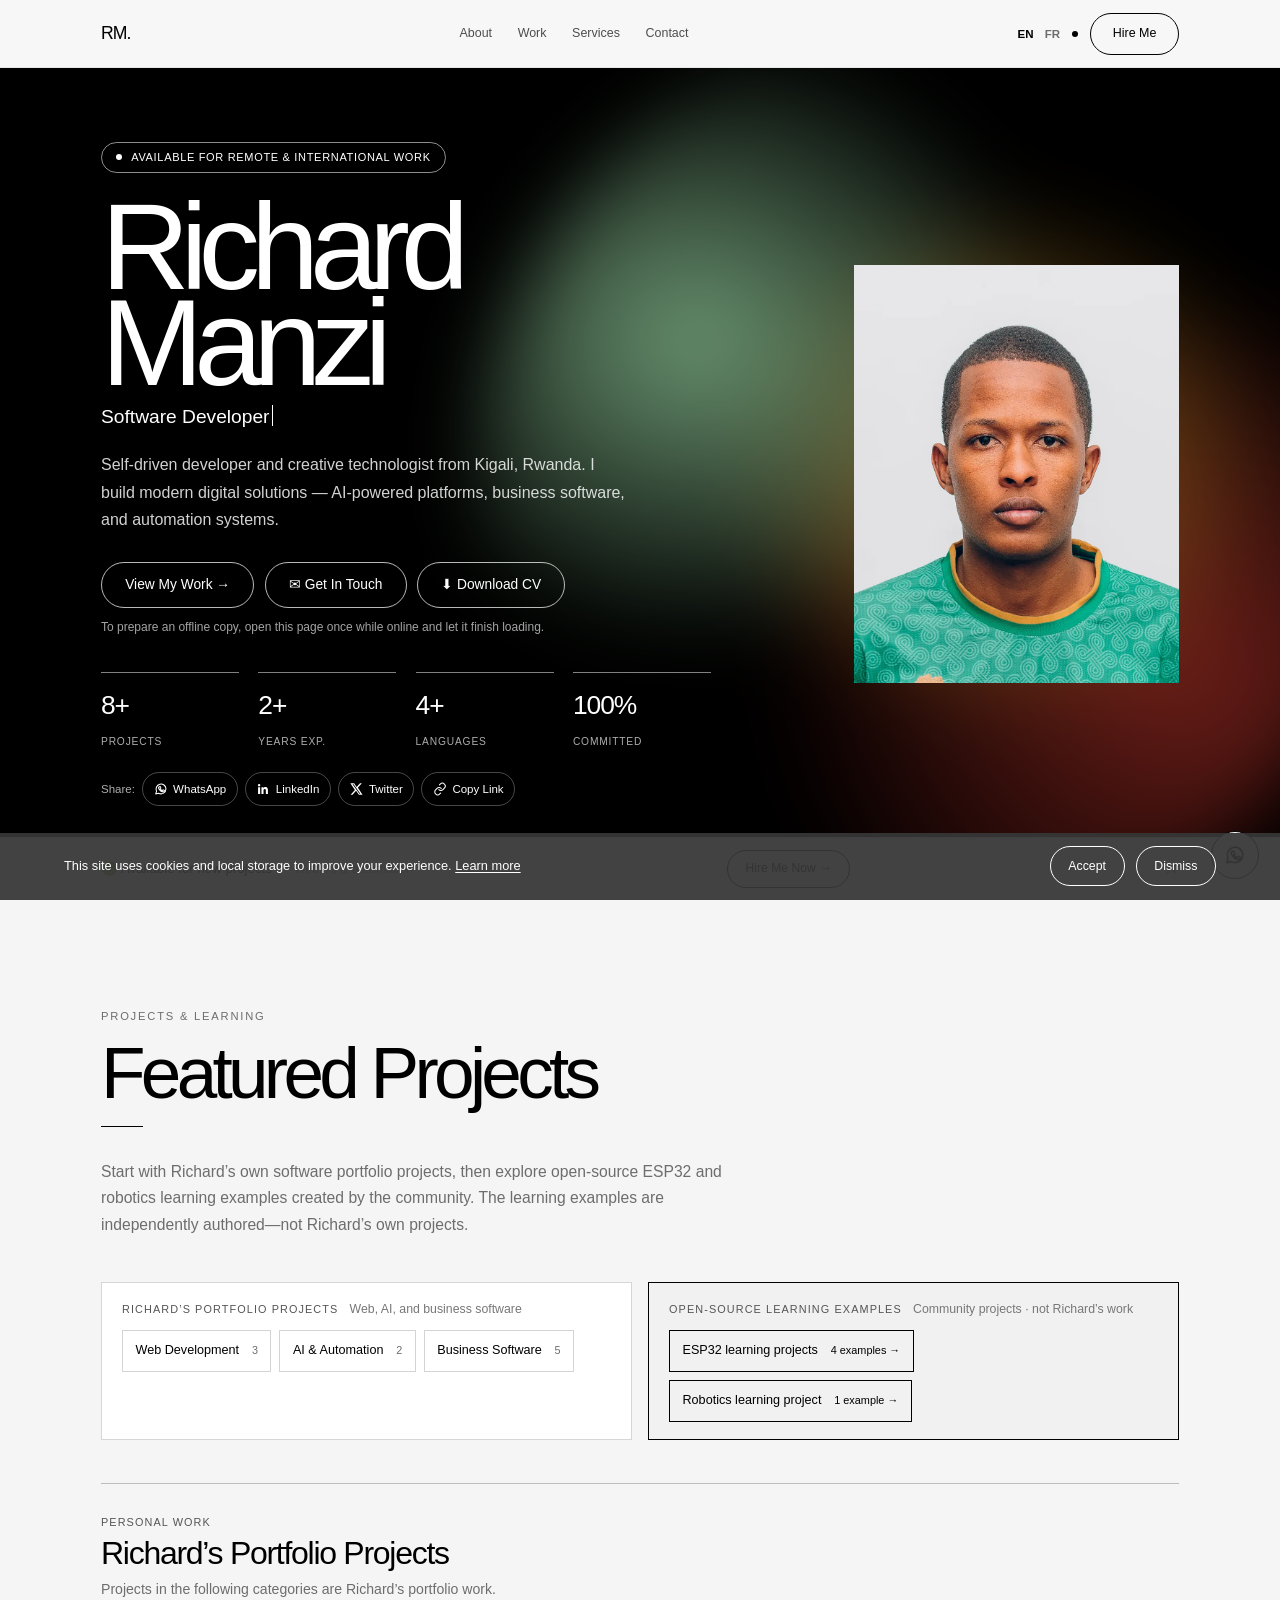
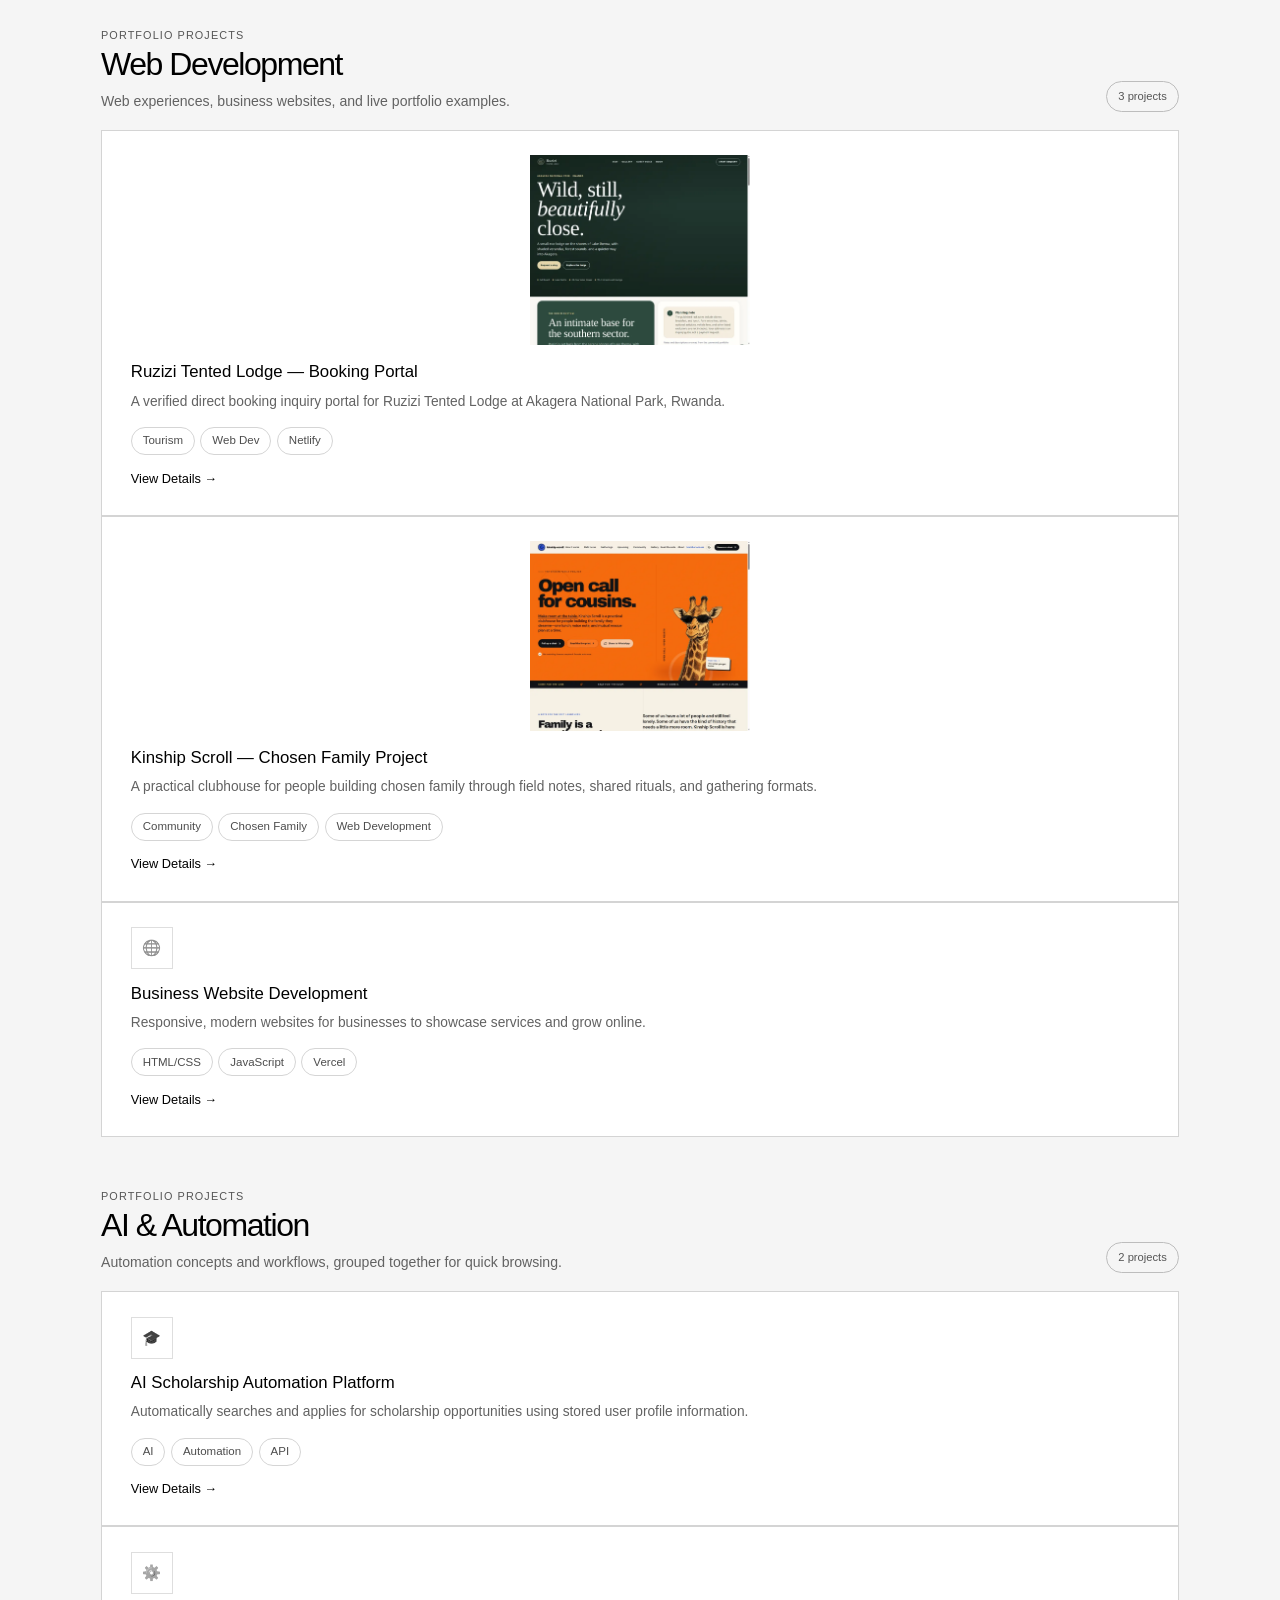
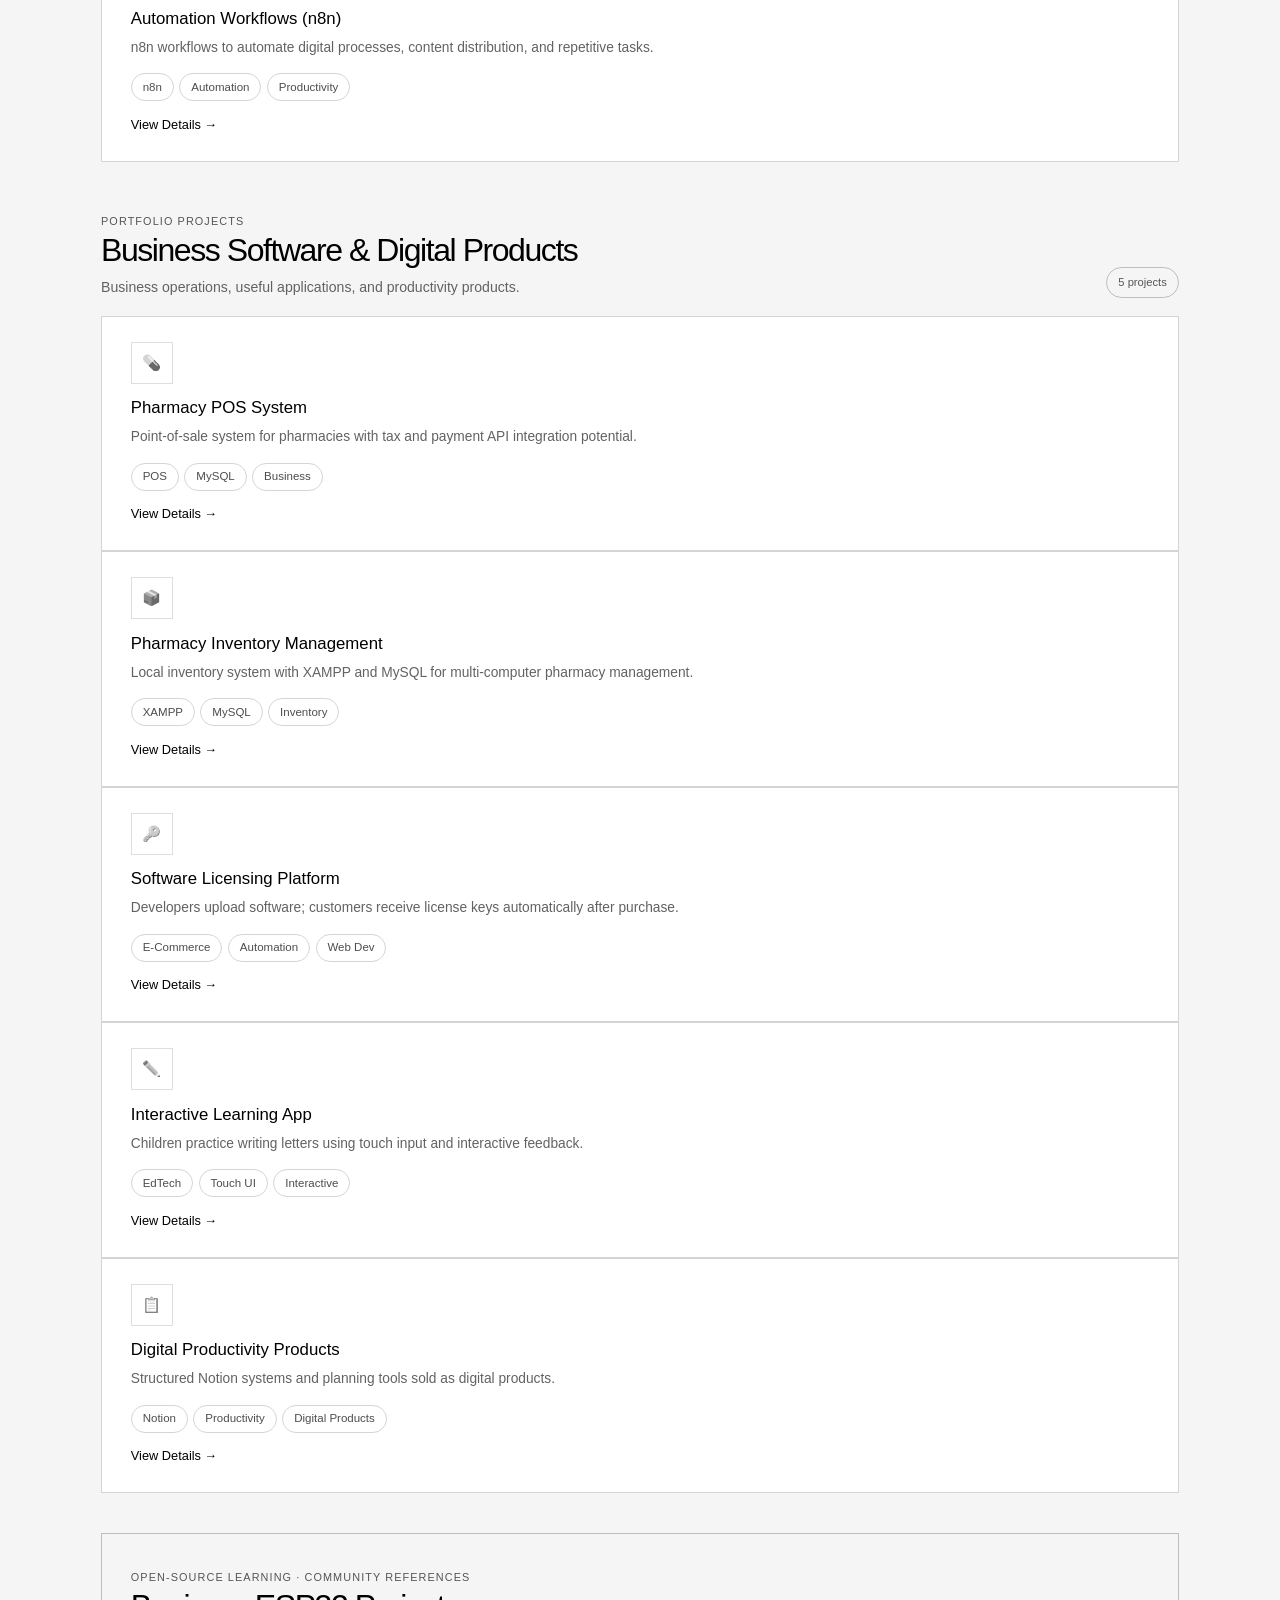
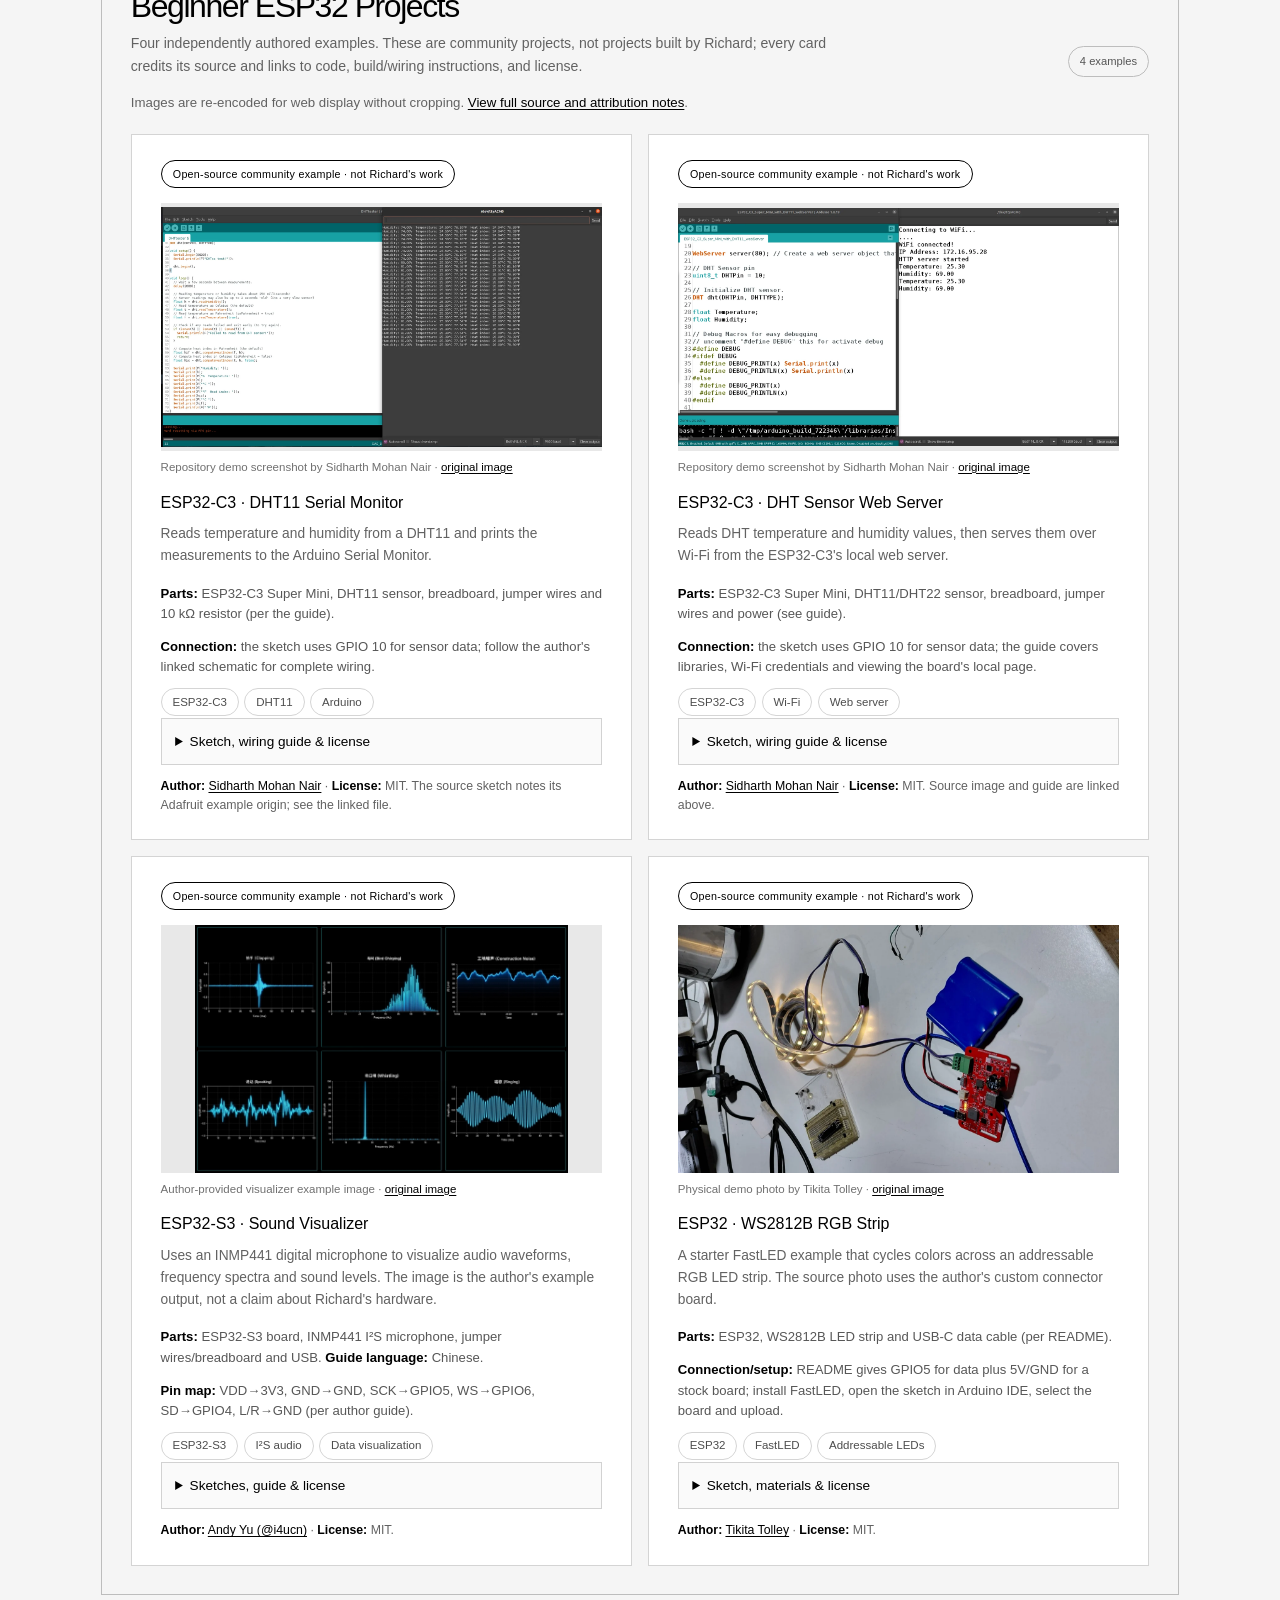
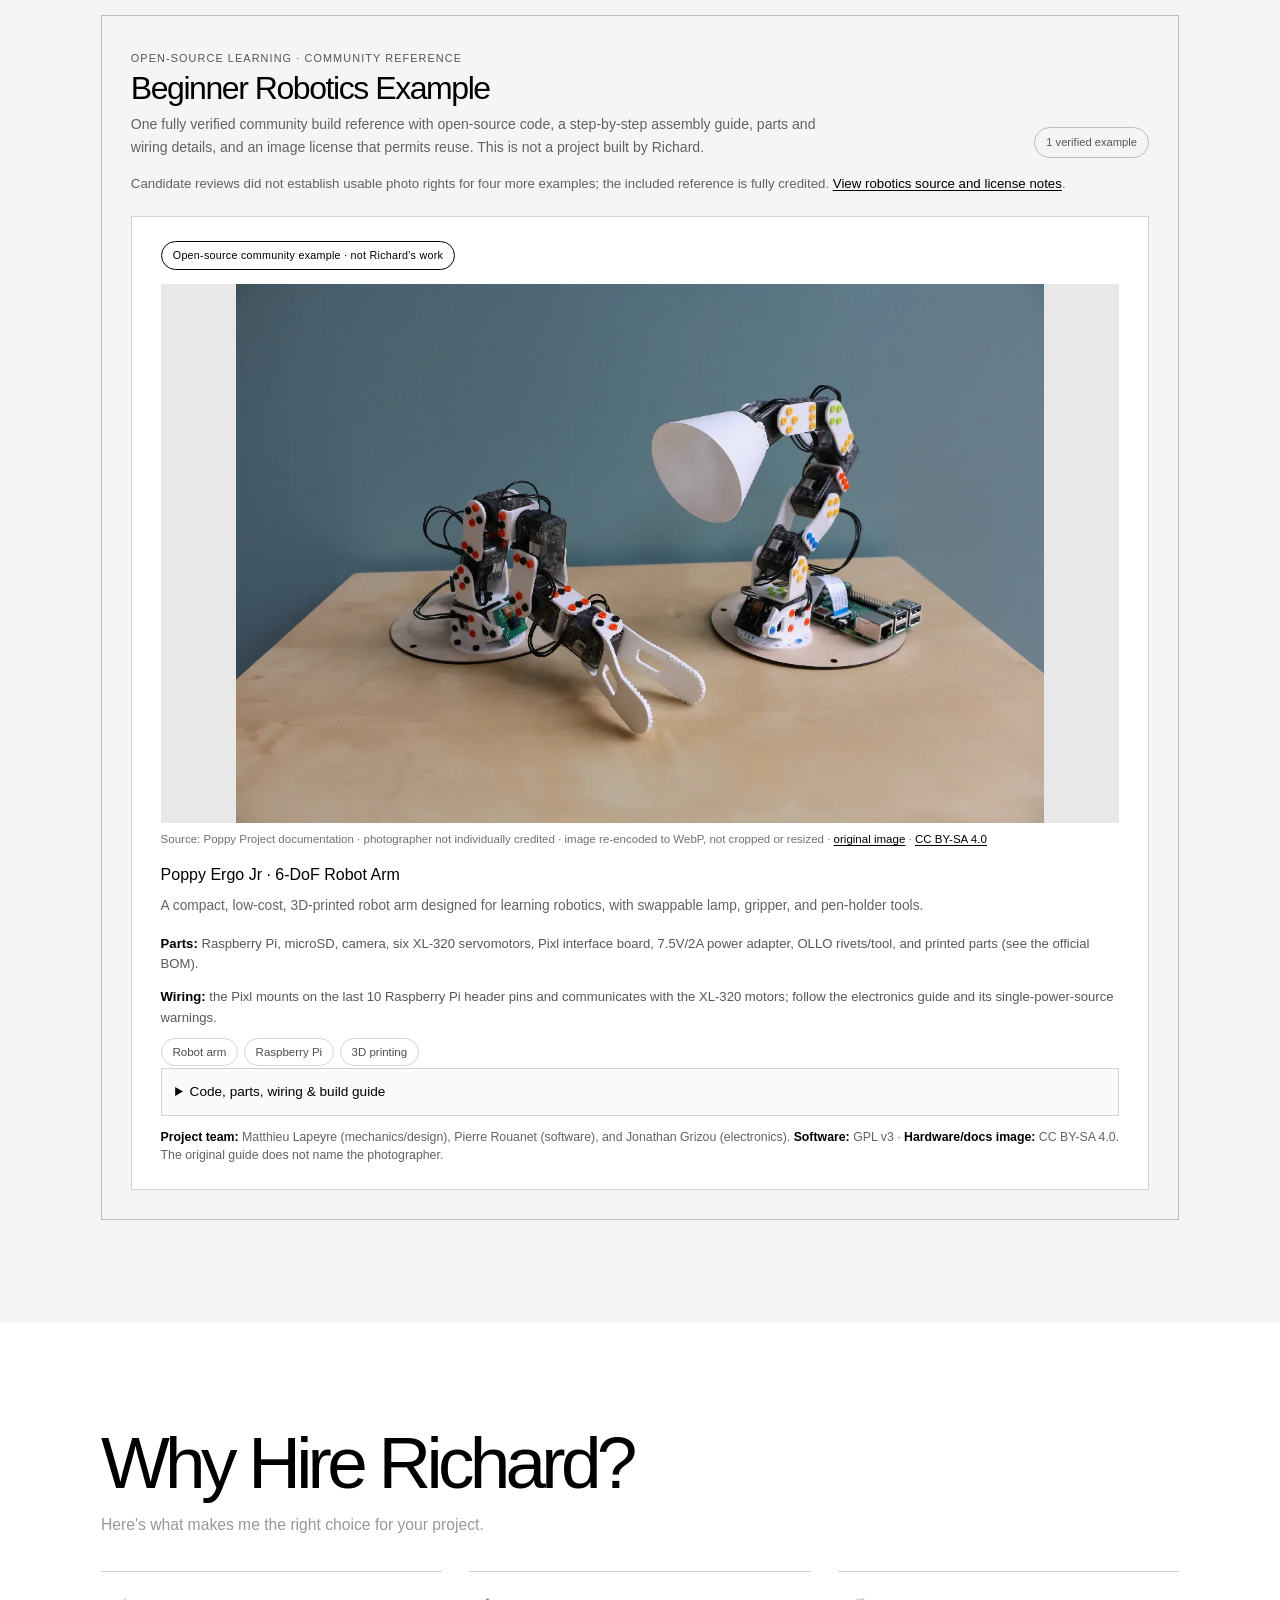
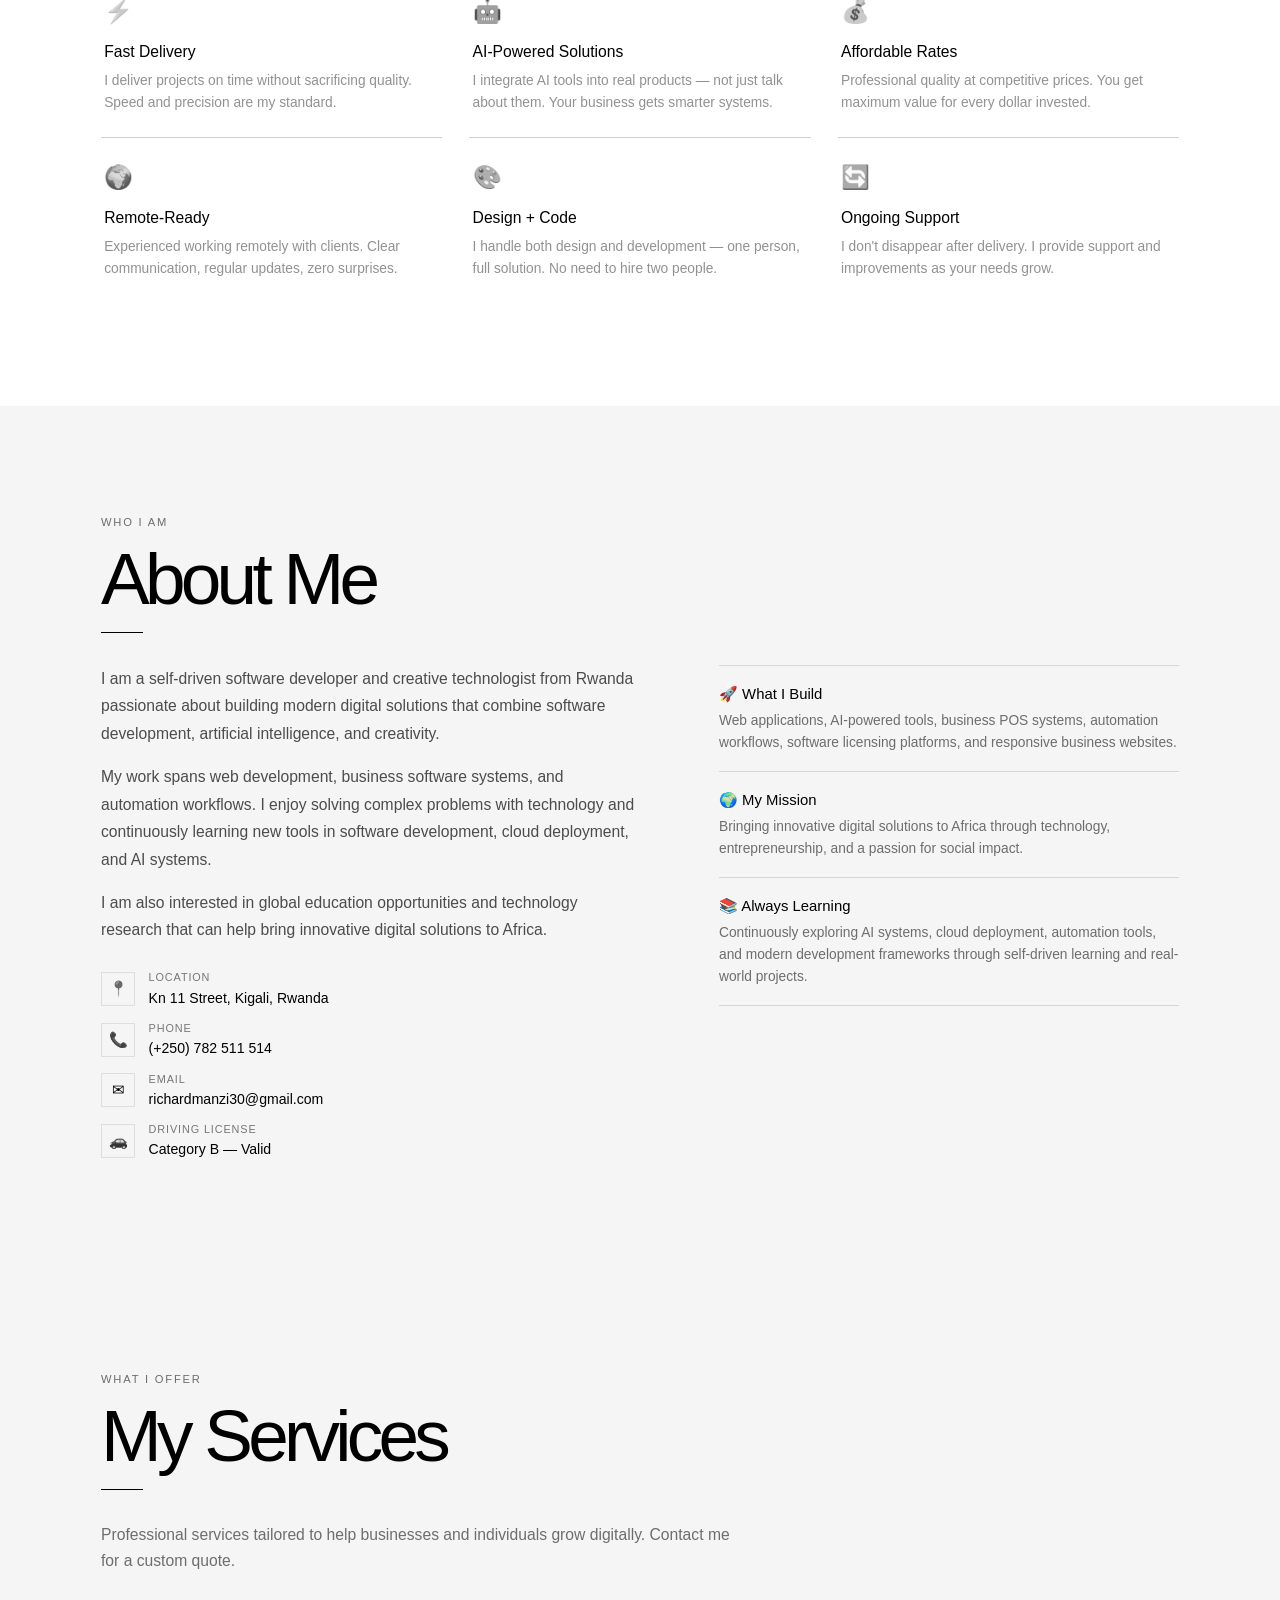
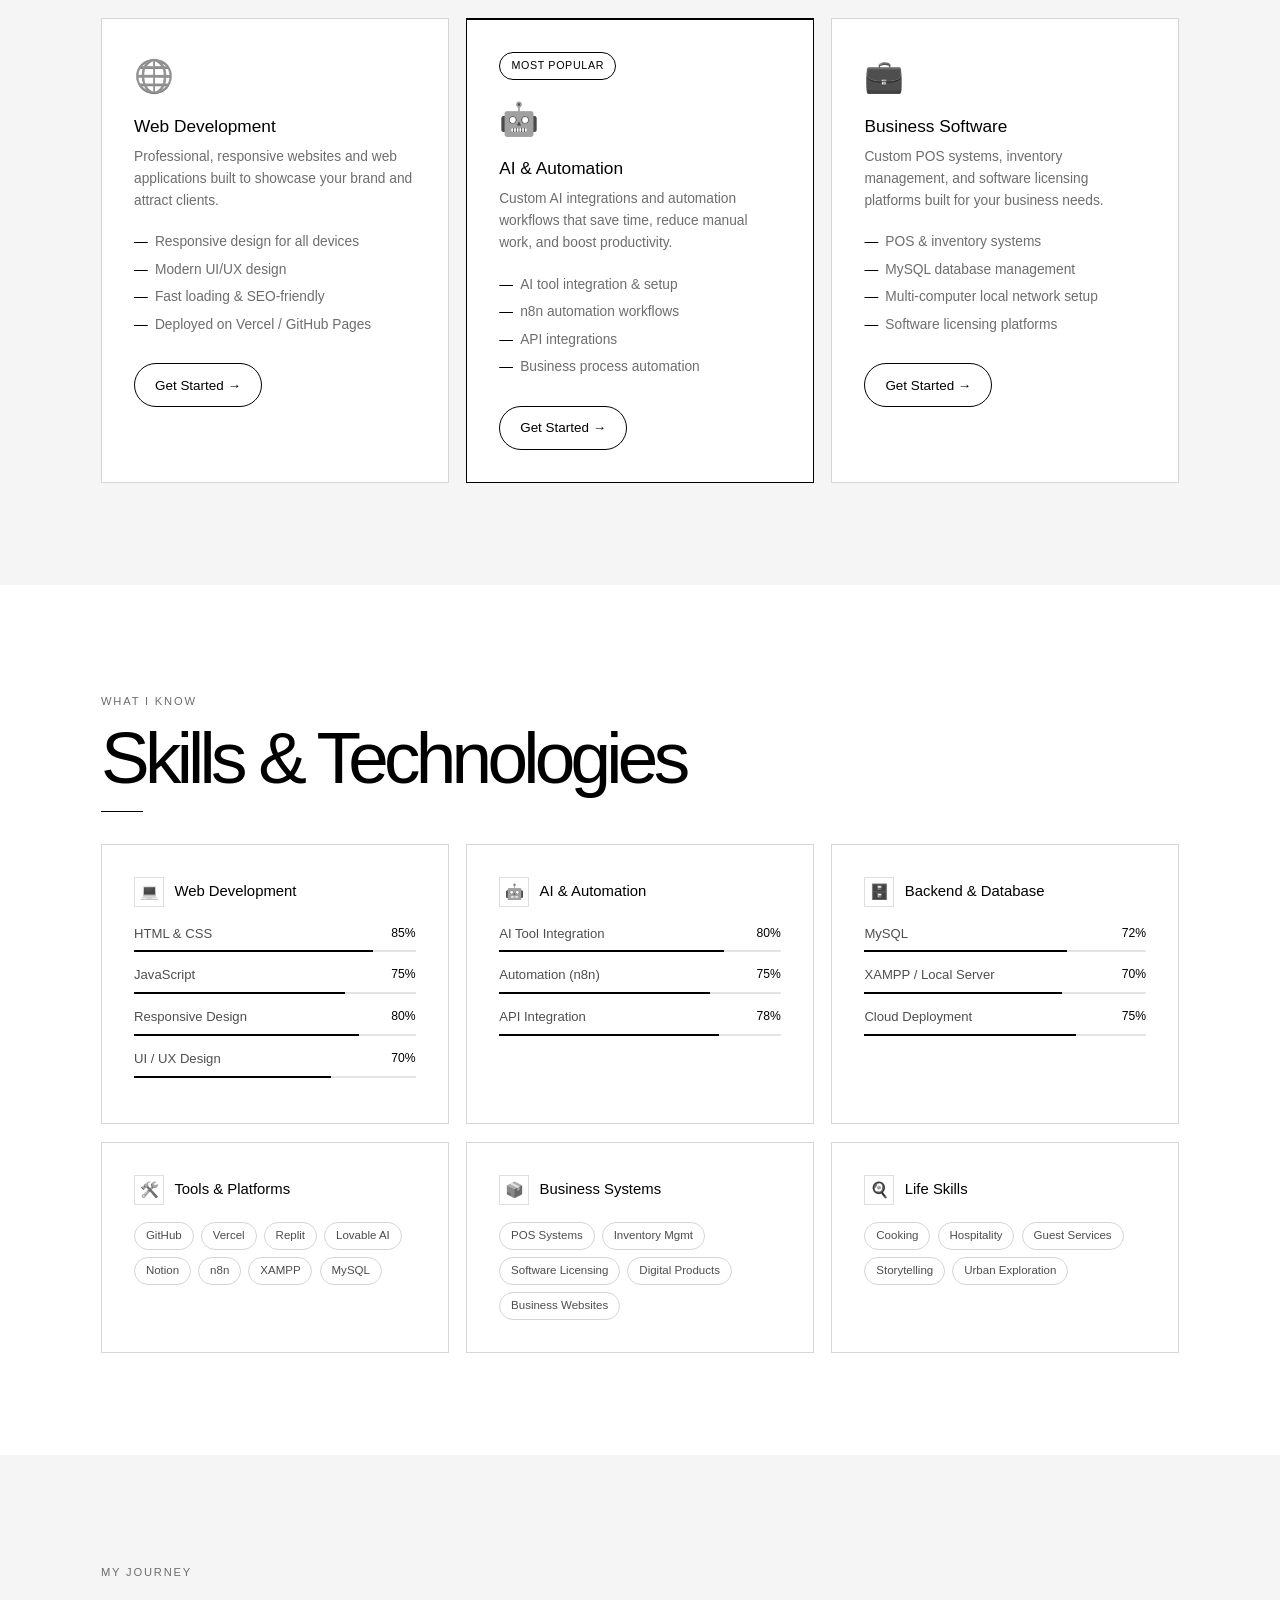
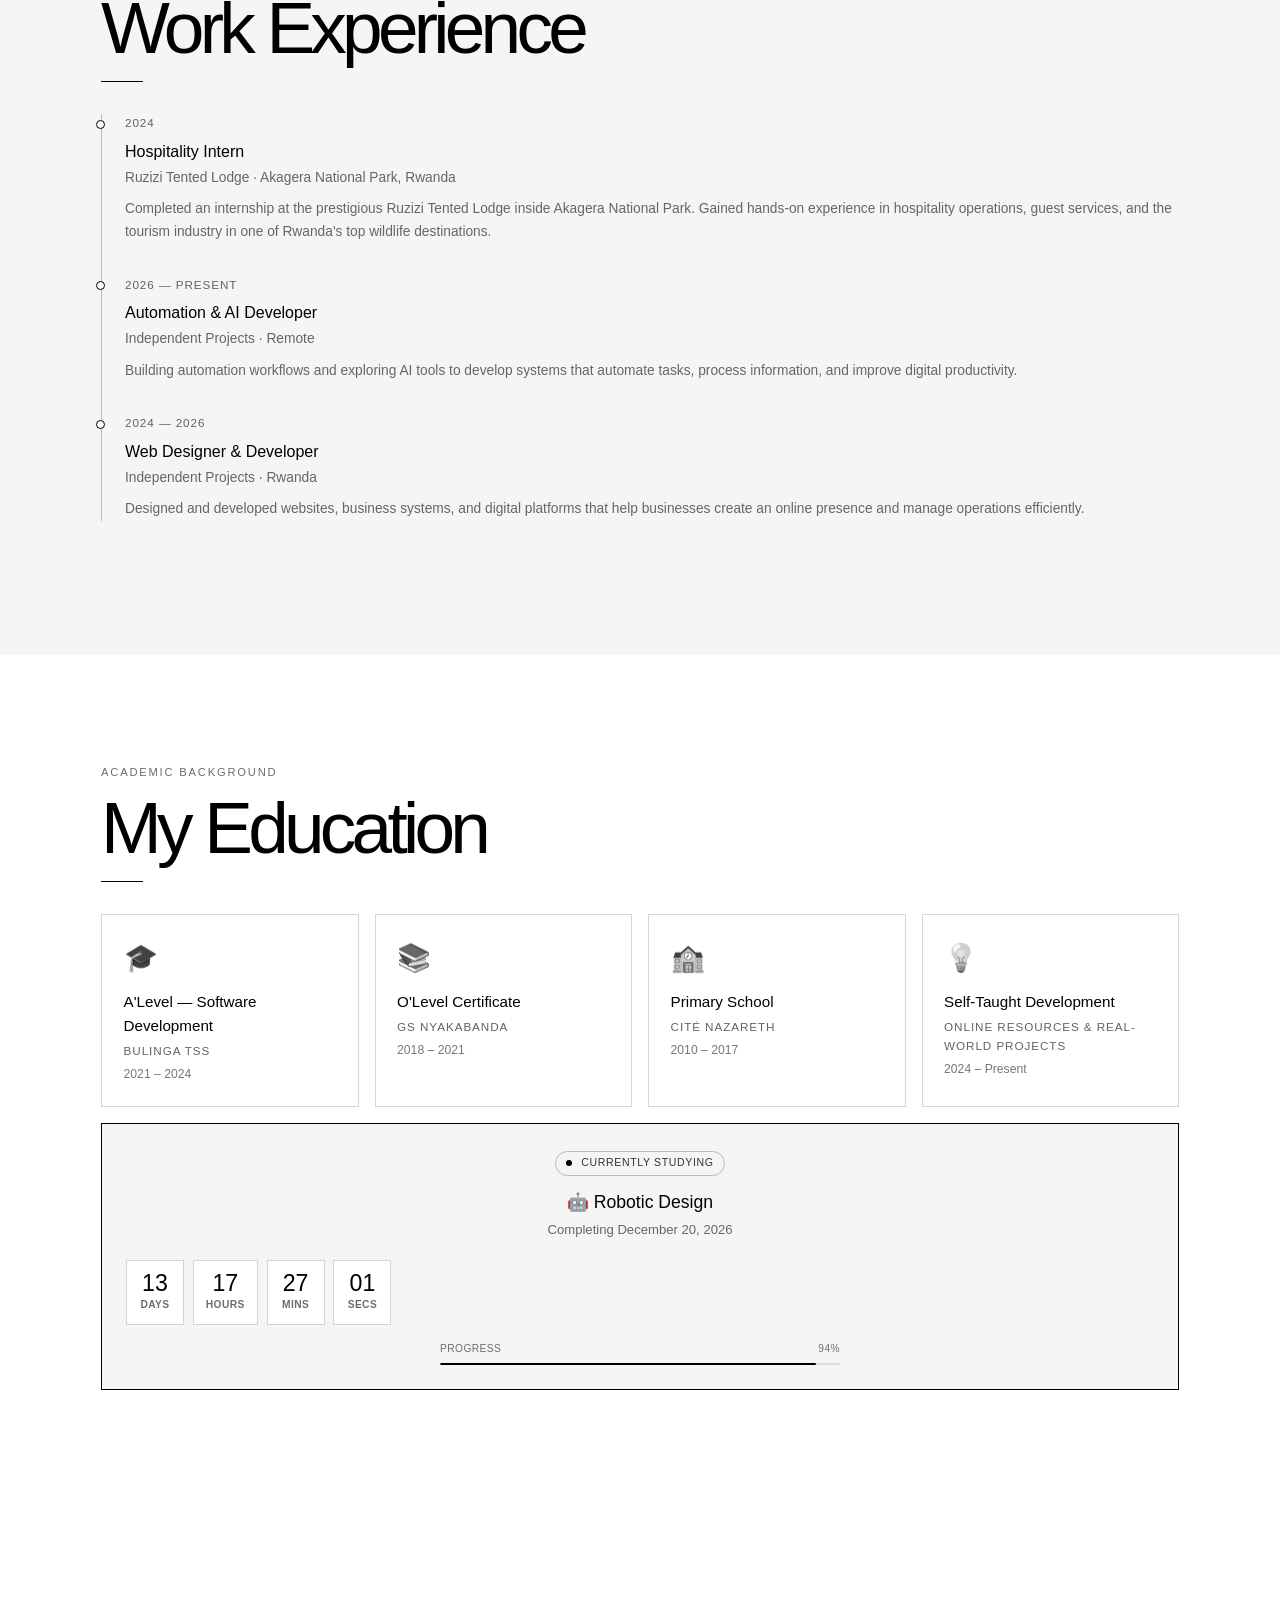
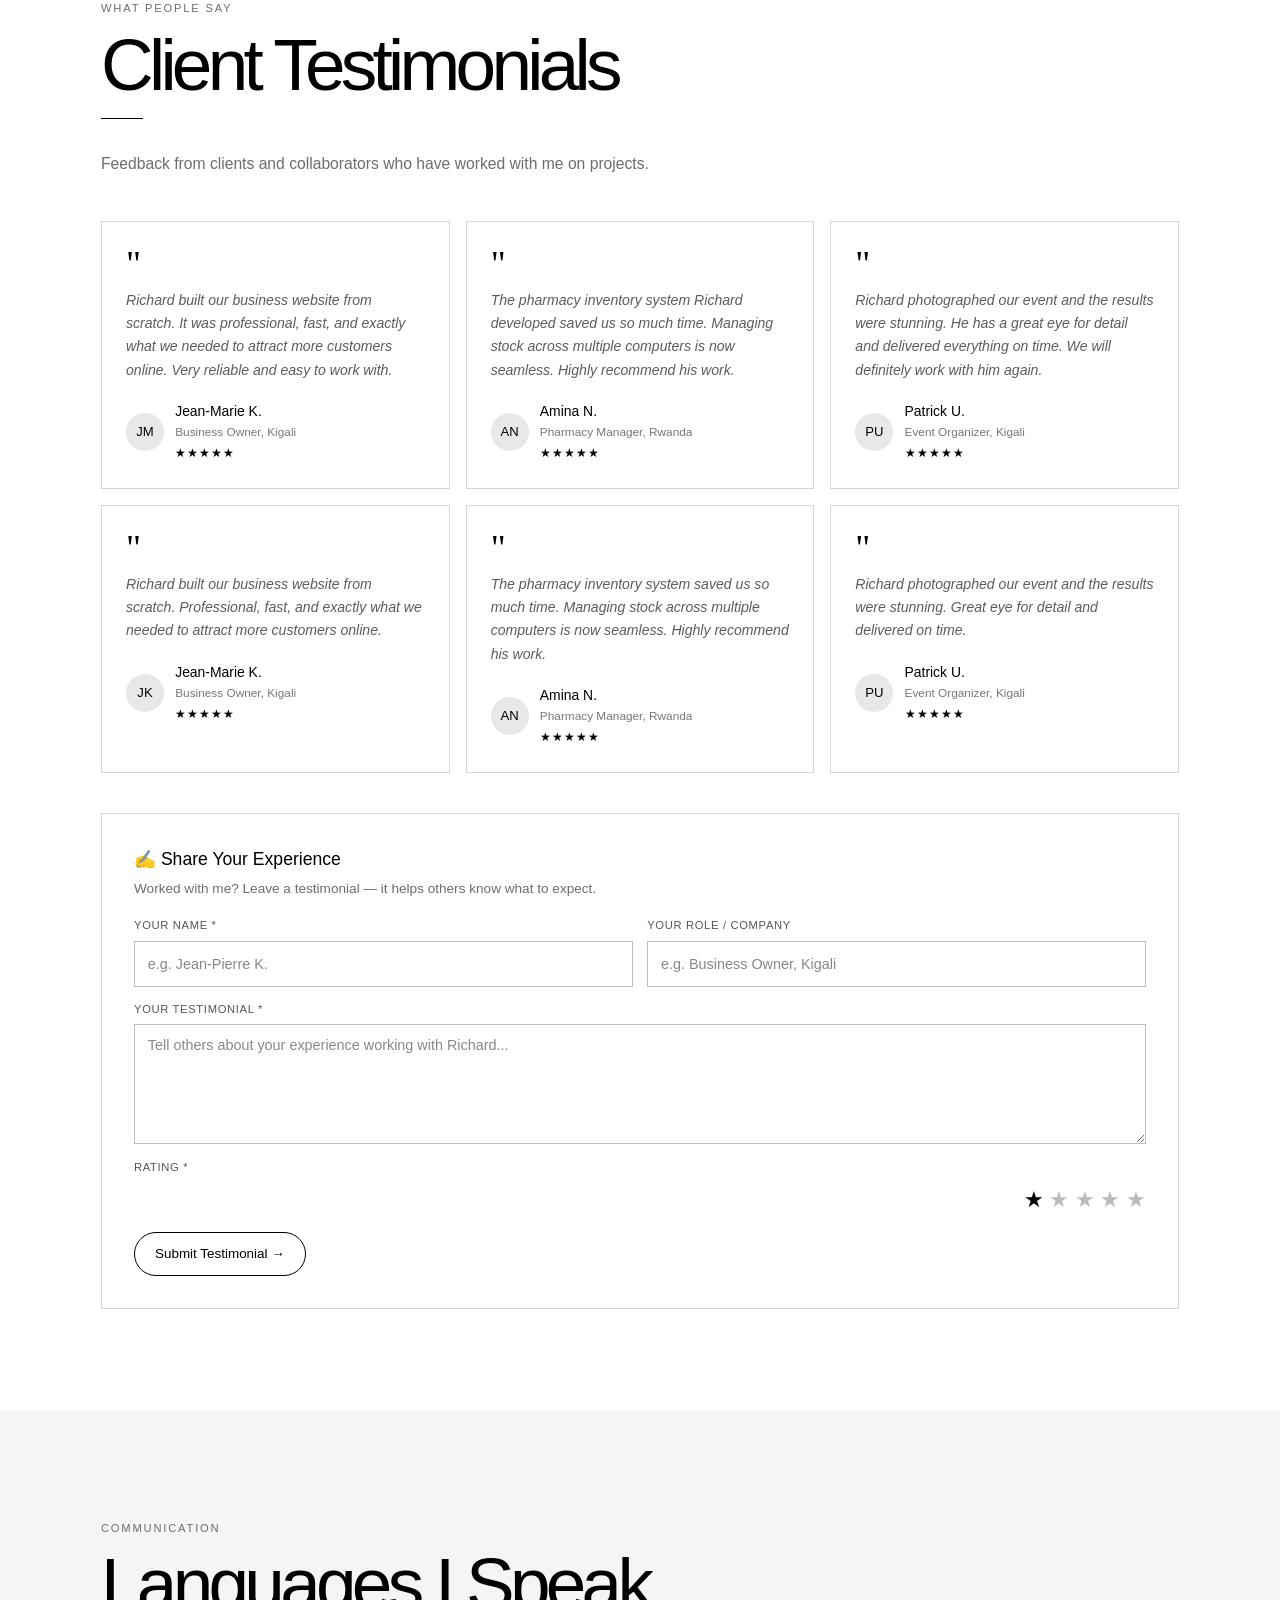
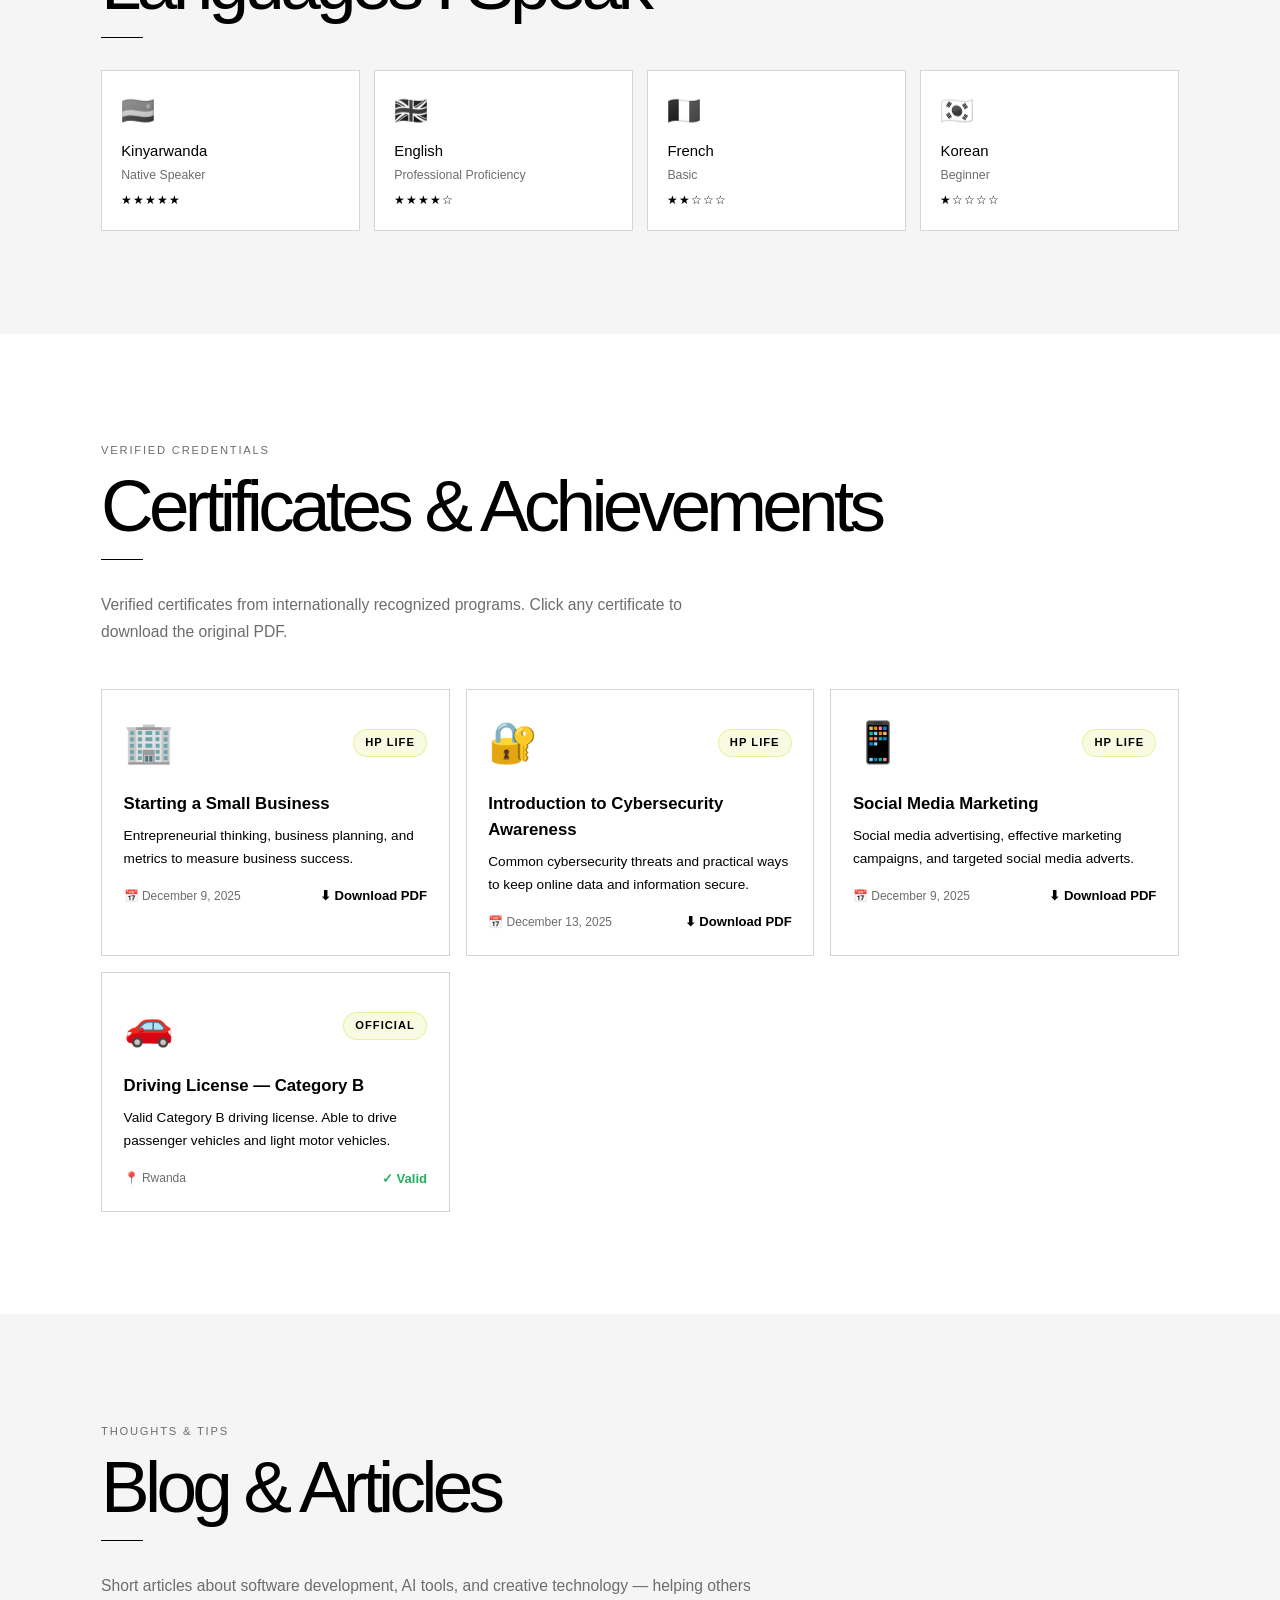
==== commit 5bc0fb9b: "Add raster social preview metadata" ====
--- a/index.html
+++ b/index.html
@@ -37,10 +37,13 @@
   <meta name="apple-mobile-web-app-capable" content="yes" />
   <meta name="apple-mobile-web-app-status-bar-style" content="default" />
   <meta name="apple-mobile-web-app-title" content="Richard Manzi" />
-  <meta property="og:image" content="https://richardmanzi.github.io/og-image.svg" />
+  <meta property="og:image" content="https://richardmanzi.github.io/og-image.png" />
+  <meta property="og:image:type" content="image/png" />
   <meta property="og:image:width" content="1200" />
   <meta property="og:image:height" content="630" />
-  <meta name="twitter:image" content="https://richardmanzi.github.io/og-image.svg" />
+  <meta property="og:image:alt" content="Richard Manzi — Software Developer, AI Builder and Creative Technologist in Kigali, Rwanda" />
+  <meta name="twitter:image" content="https://richardmanzi.github.io/og-image.png" />
+  <meta name="twitter:image:alt" content="Richard Manzi — Software Developer, AI Builder and Creative Technologist in Kigali, Rwanda" />
   <link rel="preload" as="image" href="/profile.webp" fetchpriority="high" />
   <script type="application/ld+json">
   {
